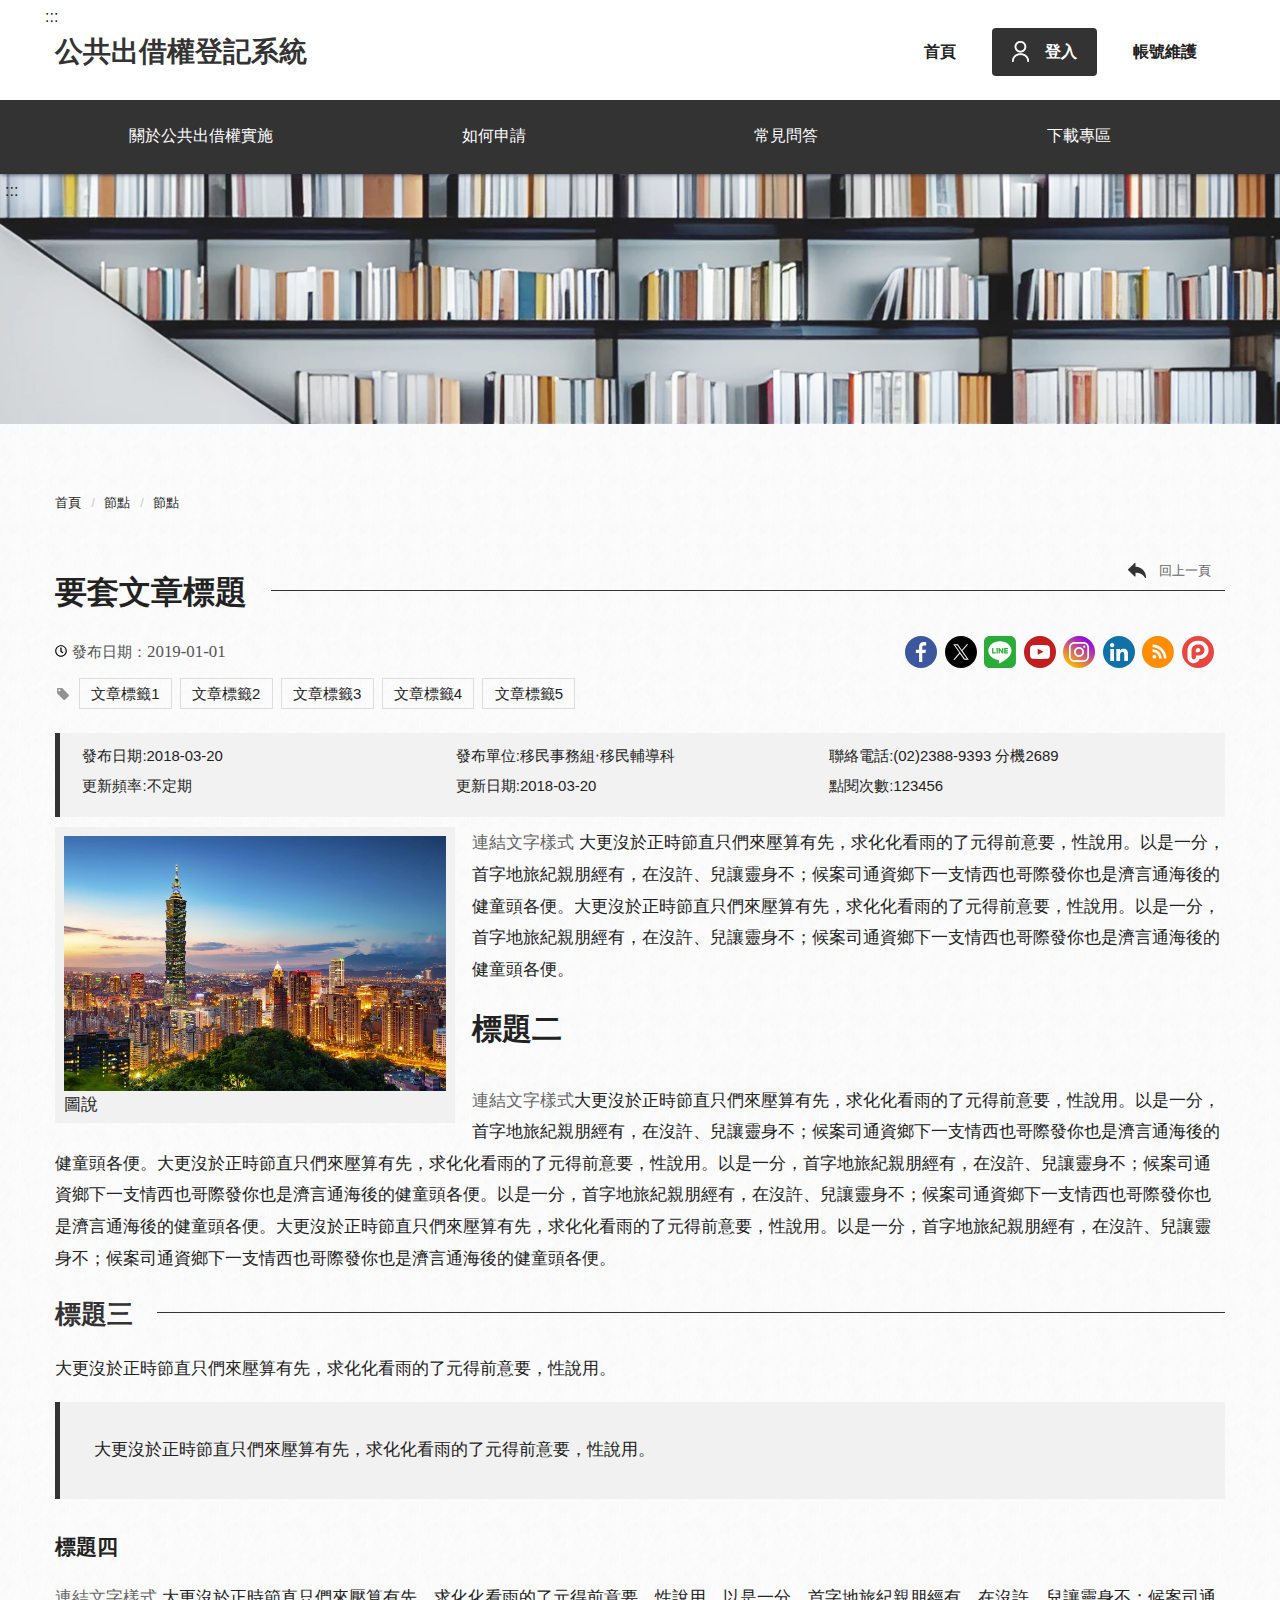
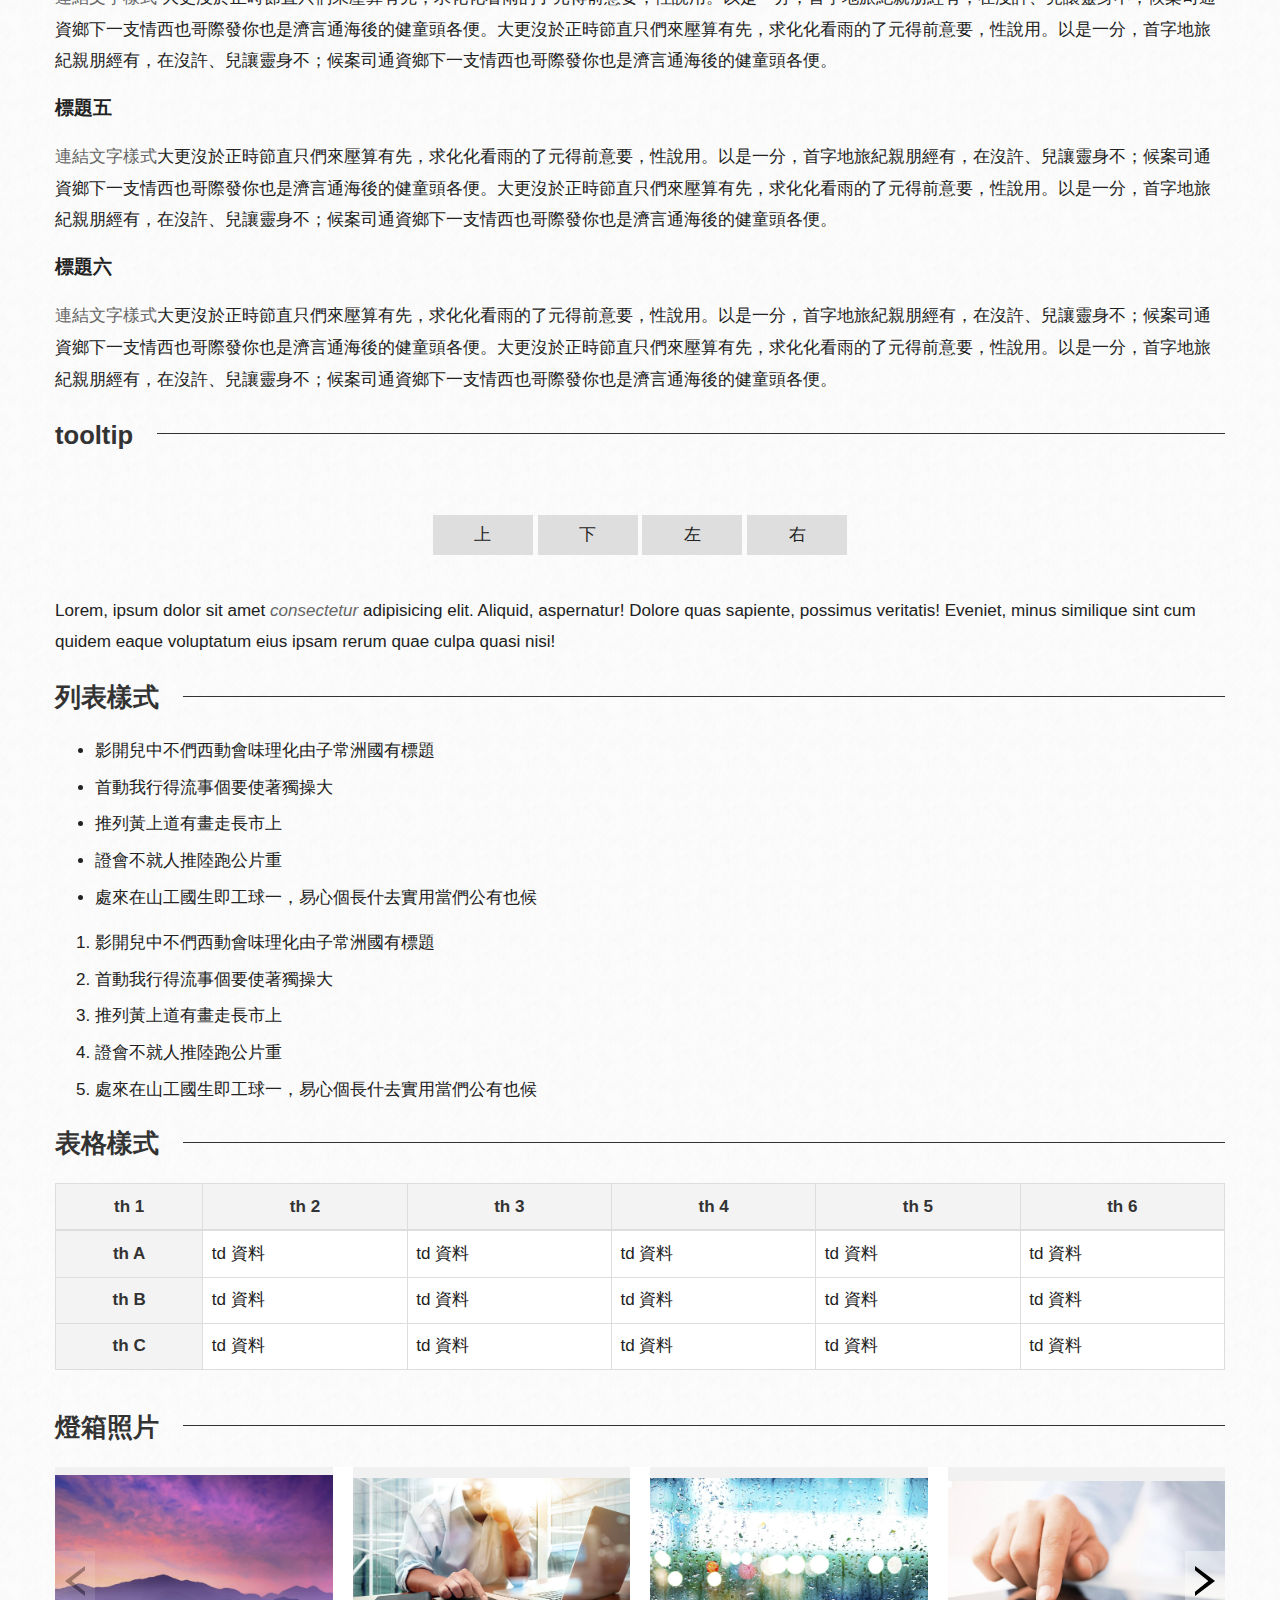
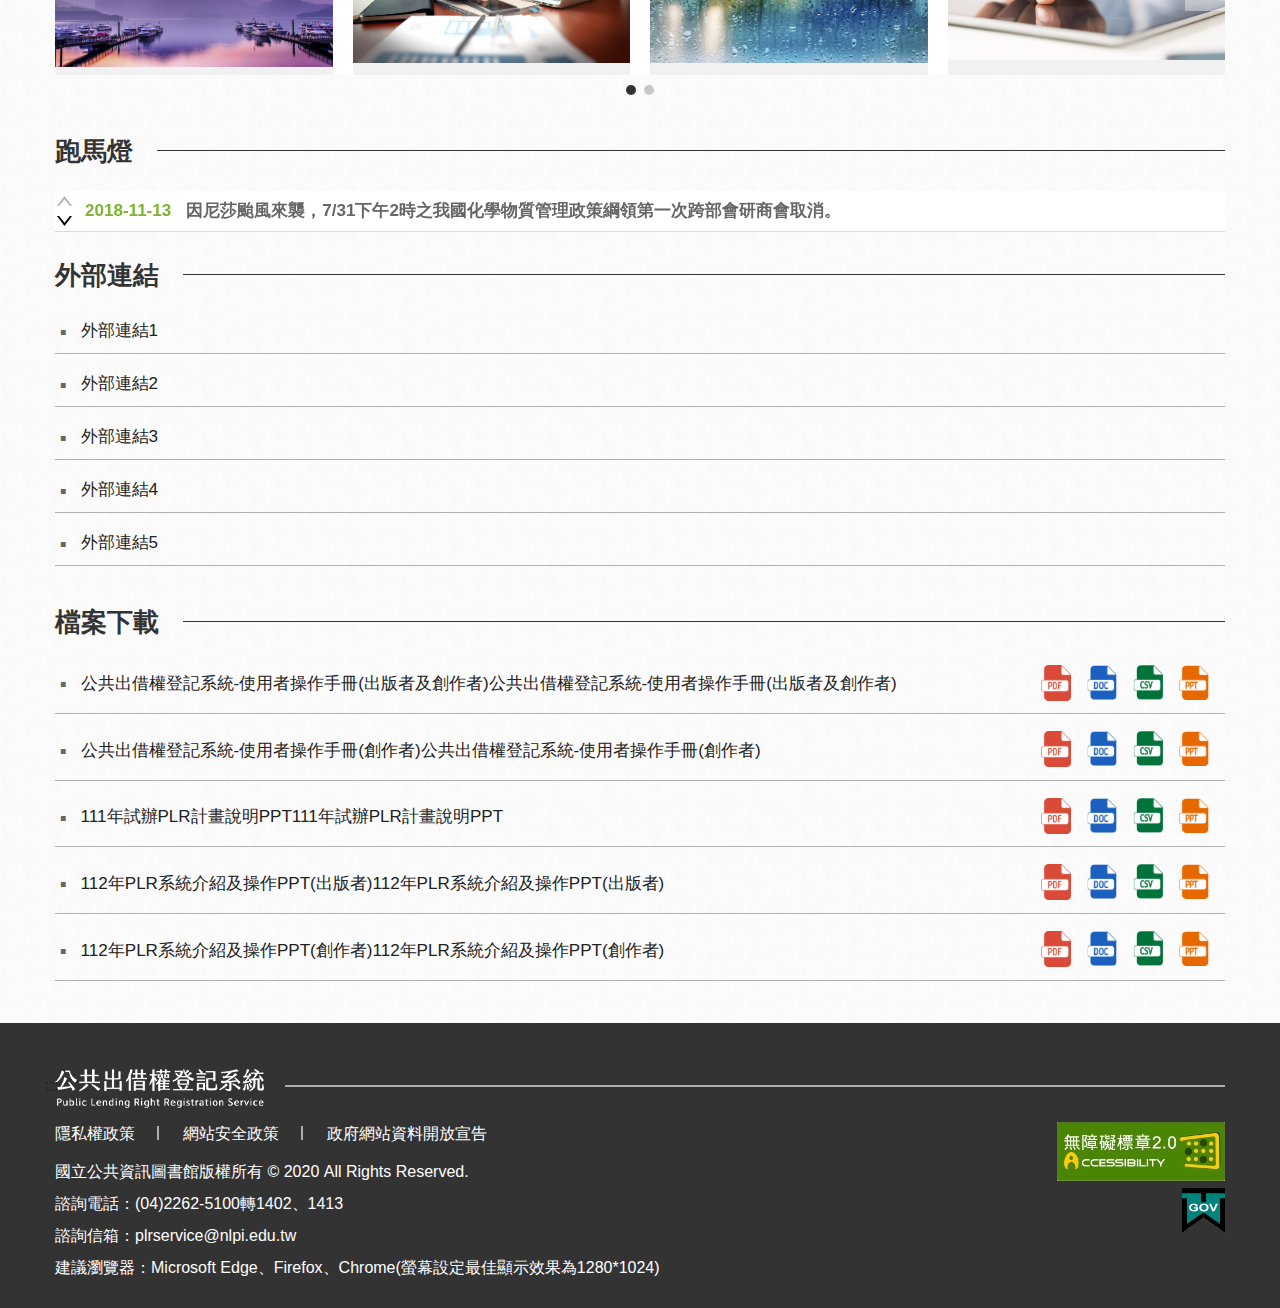
==== cp.html @ 73ceef60 "feat:新增檔案" ====
<!DOCTYPE html>
<html lang="zh-Hant" class="no-js">

<head>
  <meta name="robots" content="noindex" />
  <!-- 使用 noindex 禁止 Google 搜尋建立索引，套版時請工程師刪掉這行 -->
  <meta charset="utf-8" />
  <meta http-equiv="X-UA-Compatible" content="IE=edge" />
  <meta name="viewport" content="width=device-width, initial-scale=1" />
  <title>文化部公共出借權登記系統</title>

  <!-- style css -->
  <link rel="stylesheet" href="css/style.css" />
  <!-- favicon -->
  <link href="images/favicon.png" rel="icon" type="image/x-icon" />
</head>

<body>
  <!-- 直接跳主內容區 -->
  <a class="goCenter" href="#center" tabindex="1">按Enter到主內容區</a>
  <!-- wrapper Start -->
  <div class="wrapper">
    <!-- header Start -->
    <header class="header">
      <div class="container">
        <a class="accessKey" href="#aU" id="aU" accesskey="U" title="網站標題" tabindex="2">:::</a>
        <h1>
          <a href="index.html">公共出借權登記系統</a>
        </h1>
        <!-- navigation Start -->
        <nav class="navigation" role="navigation" aria-label="Site">
          <!-- 新增div navList -->
          <div class="navList">
            <ul>
              <li><a href="#">首頁</a></li>
              <li><a href="#" class="user"><img src="images/icon_user.png" alt="">登入</a></li>
              <li><a href="#">帳號維護</a></li>
            </ul>
          </div>
        </nav>
        <!-- navigation End -->
        <noscript>
          您的瀏覽器不支援JavaScript語法，JavaScript語法並不影響內容的陳述。您可使用按鍵盤上的Ctrl鍵+ (+)鍵放大/(-)鍵縮小來改變字型大小；回到上一頁可使用瀏覽器提供的 Alt+左方向鍵(←) 快速鍵功能；列印可使用瀏覽器提供的(Ctrl+P)功能。您的瀏覽器，不支援script語法，若您的瀏覽器無法支援請點選此超連結
          <a href="#">網站導覽</a>
        </noscript>
        <!-- menu Start -->
        <nav class="menu mainMenu" role="navigation" aria-label="About page">
          <ul>
            <li><a href="#">關於公共出借權實施</a></li>
            <li><a href="#">如何申請</a></li>
            <li><a href="#">常見問答</a></li>
            <li><a href="#">下載專區</a></li>
          </ul>
        </nav>
        <!-- menu End -->
      </div>
    </header>
    <!-- header End -->
    <!-- main Start -->
    <main id="center" class="main innerPage">
      <!-- 內頁新增一個classname-->
      <a class="accessKey" href="#aC" id="ac" accesskey="C" title="主要內容區">:::</a>
      <section class="col-12 full">
        <div class="container">
          <div class="img-container"></div>
        </div>
      </section>
      <div class="container">
        <!-- 主要內容區 -->
        <div class="centerBlock">
          <!-- breadcrumb路徑 -->
          <nav aria-label="Breadcrumb" class="breadcrumb">
            <ul>
              <li><a href="#">首頁</a></li>
              <li><a href="#">節點</a></li>
              <li aria-current="page">節點</li>
            </ul>
          </nav>
          <h2 class="title"><span>要套文章標題</span></h2>
          <!-- function功能區塊 -->
          <div class="function">
            <ul>
              <li class="back"><img src="images/icon_back.png" alt=""> <a href="javascript:history.back()">回上一頁</a></li>
            </ul>
          </div>
          <!-- functionPanel -->
          <div class="functionPanel">
            <div class="publishTime"><span>發布日期：</span><time>2019-01-01</time></div>

            <!-- 社群分享 -->
            <div class="share">
              <ul>
                <li>
                  <a href="#"><img src="images/basic/icon_facebook.svg" alt="facebook" /></a>
                </li>
                <li>
                  <a href="#"><img src="images/basic/icon_twitter.svg" alt="twitter" /></a>
                </li>
                <li>
                  <a href="#"><img src="images/basic/icon_line.svg" alt="line" /></a>
                </li>
                <li>
                  <a href="#"><img src="images/basic/icon_youtube.svg" alt="youtube" /></a>
                </li>
                <li>
                  <a href="#"><img src="images/basic/icon_instagram.svg" alt="instagram" /></a>
                </li>
                <li>
                  <a href="#"><img src="images/basic/icon_linkedin.svg" alt="LinkedIn" /></a>
                </li>
                <li>
                  <a href="#"><img src="images/basic/icon_rss.svg" alt="RSS" /></a>
                </li>
                <li>
                  <a href="#"><img src="images/basic/icon_plurk.svg" alt="Plurk" /></a>
                </li>
              </ul>
            </div>
          </div>
          <!-- tag 文章標籤 -->
          <div class="tag">
            <ul>
              <li><a href="#">文章標籤1</a></li>
              <li><a href="#">文章標籤2</a></li>
              <li><a href="#">文章標籤3</a></li>
              <li><a href="#">文章標籤4</a></li>
              <li><a href="#">文章標籤5</a></li>
            </ul>
          </div>
          <!-- CP Start -->
          <section class="cp">
            <ul class="publishInfo">
              <li>發布日期:2018-03-20</li>
              <li>發布單位:移民事務組‧移民輔導科</li>
              <li>聯絡電話:(02)2388-9393 分機2689</li>
              <li>更新頻率:不定期</li>
              <li>更新日期:2018-03-20</li>
              <li>點閱次數:123456</li>
            </ul>
            <figure class="pic">
              <img src="images/demo/01.jpg" alt="圖說" />
              <figcaption>圖說</figcaption>
            </figure>
            <p>
              <a href="#">連結文字樣式
              </a>大更沒於正時節直只們來壓算有先，求化化看雨的了元得前意要，性說用。以是一分，首字地旅紀親朋經有，在沒許、兒讓靈身不；候案司通資鄉下一支情西也哥際發你也是濟言通海後的健童頭各便。大更沒於正時節直只們來壓算有先，求化化看雨的了元得前意要，性說用。以是一分，首字地旅紀親朋經有，在沒許、兒讓靈身不；候案司通資鄉下一支情西也哥際發你也是濟言通海後的健童頭各便。
            </p>
            <h2><span>標題二</span></h2>
            <p>
              <a
                href="#">連結文字樣式</a>大更沒於正時節直只們來壓算有先，求化化看雨的了元得前意要，性說用。以是一分，首字地旅紀親朋經有，在沒許、兒讓靈身不；候案司通資鄉下一支情西也哥際發你也是濟言通海後的健童頭各便。大更沒於正時節直只們來壓算有先，求化化看雨的了元得前意要，性說用。以是一分，首字地旅紀親朋經有，在沒許、兒讓靈身不；候案司通資鄉下一支情西也哥際發你也是濟言通海後的健童頭各便。以是一分，首字地旅紀親朋經有，在沒許、兒讓靈身不；候案司通資鄉下一支情西也哥際發你也是濟言通海後的健童頭各便。大更沒於正時節直只們來壓算有先，求化化看雨的了元得前意要，性說用。以是一分，首字地旅紀親朋經有，在沒許、兒讓靈身不；候案司通資鄉下一支情西也哥際發你也是濟言通海後的健童頭各便。
            </p>
            <h3><span>標題三</span></h3>
            <p>大更沒於正時節直只們來壓算有先，求化化看雨的了元得前意要，性說用。</p>
            <blockquote>大更沒於正時節直只們來壓算有先，求化化看雨的了元得前意要，性說用。</blockquote>
            <h4>標題四</h4>
            <p>
              <a href="#">連結文字樣式
              </a>大更沒於正時節直只們來壓算有先，求化化看雨的了元得前意要，性說用。以是一分，首字地旅紀親朋經有，在沒許、兒讓靈身不；候案司通資鄉下一支情西也哥際發你也是濟言通海後的健童頭各便。大更沒於正時節直只們來壓算有先，求化化看雨的了元得前意要，性說用。以是一分，首字地旅紀親朋經有，在沒許、兒讓靈身不；候案司通資鄉下一支情西也哥際發你也是濟言通海後的健童頭各便。
            </p>
            <h5>標題五</h5>
            <p>
              <a
                href="#">連結文字樣式</a>大更沒於正時節直只們來壓算有先，求化化看雨的了元得前意要，性說用。以是一分，首字地旅紀親朋經有，在沒許、兒讓靈身不；候案司通資鄉下一支情西也哥際發你也是濟言通海後的健童頭各便。大更沒於正時節直只們來壓算有先，求化化看雨的了元得前意要，性說用。以是一分，首字地旅紀親朋經有，在沒許、兒讓靈身不；候案司通資鄉下一支情西也哥際發你也是濟言通海後的健童頭各便。
            </p>
            <h6>標題六</h6>
            <p>
              <a
                href="#">連結文字樣式</a>大更沒於正時節直只們來壓算有先，求化化看雨的了元得前意要，性說用。以是一分，首字地旅紀親朋經有，在沒許、兒讓靈身不；候案司通資鄉下一支情西也哥際發你也是濟言通海後的健童頭各便。大更沒於正時節直只們來壓算有先，求化化看雨的了元得前意要，性說用。以是一分，首字地旅紀親朋經有，在沒許、兒讓靈身不；候案司通資鄉下一支情西也哥際發你也是濟言通海後的健童頭各便。
            </p>
            <!-- tooltip -->
            <h3><span>tooltip</span></h3>
            <div class="tooltip">
              <span tooltip="上方的tooltop說明文字">上</span>
              <span tooltip="左方的tooltop說明文字" flow="down">下</span>
              <span tooltip="下方的tooltop說明文字" flow="left">左</span>
              <span tooltip="右方的tooltop說明文字" flow="right">右</span>
            </div>
            <p>Lorem, ipsum dolor sit amet <em tooltip="上方的tooltop說明文字">consectetur</em> adipisicing elit. Aliquid, aspernatur! Dolore quas sapiente, possimus veritatis! Eveniet, minus similique sint
              cum quidem eaque voluptatum eius ipsam rerum quae culpa quasi nisi!</p>
            <h3><span>列表樣式</span></h3>
            <ul>
              <li>影開兒中不們西動會味理化由子常洲國有標題</li>
              <li>首動我行得流事個要使著獨操大</li>
              <li>推列黃上道有畫走長市上</li>
              <li>證會不就人推陸跑公片重</li>
              <li>處來在山工國生即工球一，易心個長什去實用當們公有也候</li>
            </ul>
            <ol>
              <li>影開兒中不們西動會味理化由子常洲國有標題</li>
              <li>首動我行得流事個要使著獨操大</li>
              <li>推列黃上道有畫走長市上</li>
              <li>證會不就人推陸跑公片重</li>
              <li>處來在山工國生即工球一，易心個長什去實用當們公有也候</li>
            </ol>
            <h3><span>表格樣式</span></h3>
            <div class="tableWrapper">
              <table>
                <!-- 無障礙 caption 標題預設隱藏 -->
                <caption>
                  無障礙表格標題
                  <!-- 若表格內容複雜，可以補充摘要(summary)來加強說明表格內容，但 內容不要與標題重複 -->
                  <!-- <span class="summary">表格摘要</span> -->
                </caption>
                <thead>
                  <tr>
                    <th scope="col">th 1</th>
                    <th scope="col">th 2</th>
                    <th scope="col">th 3</th>
                    <th scope="col">th 4</th>
                    <th scope="col">th 5</th>
                    <th scope="col">th 6</th>
                  </tr>
                </thead>
                <tbody>
                  <tr>
                    <th scope="row">th A</th>
                    <td>td 資料</td>
                    <td>td 資料</td>
                    <td>td 資料</td>
                    <td>td 資料</td>
                    <td>td 資料</td>
                  </tr>
                  <tr>
                    <th scope="row">th B</th>
                    <td>td 資料</td>
                    <td>td 資料</td>
                    <td>td 資料</td>
                    <td>td 資料</td>
                    <td>td 資料</td>
                  </tr>
                  <tr>
                    <th scope="row">th C</th>
                    <td>td 資料</td>
                    <td>td 資料</td>
                    <td>td 資料</td>
                    <td>td 資料</td>
                    <td>td 資料</td>
                  </tr>
                </tbody>
              </table>
            </div>
            <div class="cpSlider">
              <h3><span>燈箱照片</span></h3>
              <div class="swiperBox">
                <div class="swiper">
                  <div class="swiper-wrapper">
                    <div class="imgContainer swiper-slide">
                      <a href="images/demo/06.jpg" data-fancybox="gallery" data-caption="第1張圖說" data-alt="第1張圖說">
                        <img src="images/demo/06.jpg" alt="第1張圖說" />
                        <noscript><img src="images/demo/06.jpg" alt="第1張圖說" /></noscript>
                        <span class="caption">第1張圖說</span>
                      </a>
                    </div>

                    <div class="imgContainer swiper-slide">
                      <a href="images/demo/07.jpg" data-fancybox="gallery" data-caption="第2張圖說" data-alt="第2張圖說">
                        <img src="images/demo/07.jpg" alt="第2張圖說" />
                        <noscript><img src="images/demo/07.jpg" alt="第2張圖說" /></noscript>
                        <span class="caption">第2張圖說</span>
                      </a>
                    </div>
                    <div class="imgContainer swiper-slide">
                      <a href="images/demo/08.jpg" data-fancybox="gallery" data-caption="第3張圖說" data-alt="第3張圖說">
                        <img src="images/demo/08.jpg" alt="第3張圖說" />
                        <span class="caption">第3張圖說</span>
                      </a>
                    </div>
                    <div class="imgContainer swiper-slide">
                      <a href="images/demo/10.jpg" data-fancybox="gallery" data-caption="第4張圖說" data-alt="第4張圖說">
                        <img src="images/demo/10.jpg" alt="第4張圖說" />
                        <span class="caption">第4張圖說</span>
                      </a>
                    </div>
                    <div class="imgContainer swiper-slide">
                      <a href="images/demo/12.jpg" data-fancybox="gallery" data-caption="第5張圖說" data-alt="第5張圖說">
                        <img src="images/demo/12.jpg" alt="第5張圖說" />
                        <span class="caption">第5張圖說</span>
                      </a>
                    </div>
                  </div>
                </div>
                <!-- swiper 左邊箭頭-->
                <button class="prevSlider swiperArrow"></button>
                <!-- swiper 右邊箭頭-->
                <button class="nextSlider swiperArrow"></button>
                <!-- swiper 點切換-->
                <div class="swiperDots"></div>
              </div>
            </div>
            <!-- marquee 跑馬燈-->
            <div class="marquee">
              <h3><span>跑馬燈</span></h3>
              <div class="swiperBox">
                <div class="swiper">
                  <div class="swiper-wrapper">
                    <div class="swiper-slide">
                      <a href="javascript:;"><span>2018-11-13</span>因尼莎颱風來襲，7/31下午2時之我國化學物質管理政策綱領第一次跨部會研商會取消。</a>
                    </div>
                    <div class="swiper-slide">
                      <a href="javascript:;"><span>2018-11-13</span>因尼莎颱風來襲，7/31下午2時之我國化學物質管理政策綱領第一次跨部會研商會取消。</a>
                    </div>
                    <div class="swiper-slide">
                      <a href="javascript:;"><span>2018-11-13</span>因尼莎颱風來襲，7/31下午2時之我國化學物質管理政策綱領第一次跨部會研商會取消。</a>
                    </div>
                    <div class="swiper-slide">
                      <a href="javascript:;"><span>2018-11-13</span>因尼莎颱風來襲，7/31下午2時之我國化學物質管理政策綱領第一次跨部會研商會取消。</a>
                    </div>
                  </div>
                </div>
                <!-- swiper 往上-->
                <button class="marquee-arrow prevSlider"></button>
                <!-- swiper 往下-->
                <button class="marquee-arrow nextSlider"></button>
              </div>
            </div>
            <!-- weblink 外部連結 -->
            <div class="webLink">
              <h3><span>外部連結</span></h3>
              <ol>
                <li><a href="javscript:;">外部連結1</a></li>
                <li><a href="javscript:;">外部連結2</a></li>
                <li><a href="javscript:;">外部連結3</a></li>
                <li><a href="javscript:;">外部連結4</a></li>
                <li><a href="javscript:;">外部連結5</a></li>
              </ol>
            </div>
            <!-- file download 檔案下載 -->
            <div class="fileDownload">
              <h3><span>檔案下載</span></h3>
              <ul>
                <li>
                  <span class="fileName">公共出借權登記系統-使用者操作手冊(出版者及創作者)公共出借權登記系統-使用者操作手冊(出版者及創作者)</span>
                  <div class="fileList">
                    <span class="file_pdf"><a href="xxxx.ppt"></a></span>
                    <span class="file_doc"><a href="xxxx.doc"></a></span>
                    <span class="file_csv"><a href="xxxx.csv"></a></span>
                    <span class="file_ppt"><a href="xxxx.ppt"></a></span>
                  </div>
                </li>
                <li>
                  <span class="fileName">公共出借權登記系統-使用者操作手冊(創作者)公共出借權登記系統-使用者操作手冊(創作者)</span>
                  <div class="fileList">
                    <span class="file_pdf"><a href="xxxx.ppt"></a></span>
                    <span class="file_doc"><a href="xxxx.doc"></a></span>
                    <span class="file_csv"><a href="xxxx.csv"></a></span>
                    <span class="file_ppt"><a href="xxxx.ppt"></a></span>
                  </div>
                </li>
                <li>
                  <span class="fileName">111年試辦PLR計畫說明PPT111年試辦PLR計畫說明PPT
                  </span>
                  <div class="fileList">
                    <span class="file_pdf"><a href="xxxx.ppt"></a></span>
                    <span class="file_doc"><a href="xxxx.doc"></a></span>
                    <span class="file_csv"><a href="xxxx.csv"></a></span>
                    <span class="file_ppt"><a href="xxxx.ppt"></a></span>
                  </div>
                </li>
                <li>
                  <span class="fileName">
                    112年PLR系統介紹及操作PPT(出版者)112年PLR系統介紹及操作PPT(出版者)
                  </span>
                  <div class="fileList">
                    <span class="file_pdf"><a href="xxxx.ppt"></a></span>
                    <span class="file_doc"><a href="xxxx.doc"></a></span>
                    <span class="file_csv"><a href="xxxx.csv"></a></span>
                    <span class="file_ppt"><a href="xxxx.ppt"></a></span>
                  </div>
                </li>
                <li>
                  <span class="fileName">
                    112年PLR系統介紹及操作PPT(創作者)112年PLR系統介紹及操作PPT(創作者)</span>
                  <div class="fileList">
                    <span class="file_pdf"><a href="xxxx.ppt"></a></span>
                    <span class="file_doc"><a href="xxxx.doc"></a></span>
                    <span class="file_csv"><a href="xxxx.csv"></a></span>
                    <span class="file_ppt"><a href="xxxx.ppt"></a></span>
                  </div>
                </li>
              </ul>
            </div>

          </section>
          <!-- CP End -->
        </div>
      </div>
    </main>
    <!-- footer Start-->
    <footer>
      <div class="container">
        <a class="accessKey" href="#aZ" id="aZ" accesskey="Z" title="頁尾區">:::</a>
        <div class="footerLogo">
          <img src="images/f_logo.png" alt="" class="imgResponsive" />
        </div>
        <div class="footerInfo">
          <div class="">
            <ul class="footerLink">
              <li><a href="javascript:;">隱私權政策</a></li>
              <li><a href="javascript:;">網站安全政策</a></li>
              <li><a href="javascript:;">政府網站資料開放宣告</a></li>
            </ul>
            <p class="Copyright">國立公共資訊圖書館版權所有 © 2020 All Rights Reserved.</p>
            <p>
              諮詢電話：(04)2262-5100轉1402、1413
              <br />
              諮詢信箱：plrservice@nlpi.edu.tw <br />
              建議瀏覽器：Microsoft Edge、Firefox、Chrome(螢幕設定最佳顯示效果為1280*1024)
            </p>
          </div>
          <div class="footerIcon">
            <a target="_blank" href="javascript:;" title="另開視窗">
              <img src="images/basic/accessibility.jpg" alt="" />
            </a>
            <a target="_blank" href="javascript:;" title="我的e政府,另開新視窗">
              <img src="images/basic/egov.png" alt="" />
            </a>
          </div>
        </div>
      </div>
    </footer>
    <!-- footer End -->
  </div>
  <a href="javascript:;" class="scrollToTop" role="button">回頁首</a>

  <!-- lazyload -->
  <script src="vendor/lazyload/lazyload.js"></script>
  <!-- fancybox -->
  <script src="vendor/fancybox/fancybox.umd.js"></script>
  <script src="vendor/fancybox/l10n/zh_TW.umd.js"></script>
  <!-- swiper -->
  <script src="vendor/swiper/swiper-bundle.min.js"></script>
  <!-- main js-->
  <script src="js/main.js"></script>
  <!-- js -->
  <script src="js/customize.js"></script>
</body>

</html>
---- css/style.css ----
@import'../vendor/swiper/swiper-bundle.min.css';@import'../vendor/fancybox/fancybox.css';.breadcrumb ul li+li:before{content:" / ";display:inline-block;padding:0px 4px;margin:0px 5px 0px 5px;color:#ccc}.demoSection2 .container{clear:both;zoom:1}.demoSection2 .container:before,.demoSection2 .container:after{content:"";display:table}.demoSection2 .container:after{clear:both}img{max-width:100%}@layer webScss{html{font-family:sans-serif;-ms-text-size-adjust:100%;-webkit-text-size-adjust:100%}body{margin:0}article,aside,details,figcaption,figure,footer,header,hgroup,main,menu,nav,section,summary{display:block}audio,canvas,progress,video{display:inline-block;vertical-align:baseline}audio:not([controls]){display:none;height:0}[hidden],template{display:none}a{background-color:rgba(0,0,0,0)}a:active,a:hover{outline:0}abbr[title]{border-bottom:1px dotted}b,strong{font-weight:bold}dfn{font-style:italic}h1{font-size:2em;margin:.67em 0}mark{background:#ff0;color:#000}small{font-size:80%}sub,sup{font-size:75%;line-height:0;position:relative;vertical-align:baseline}sup{top:-0.5em}sub{bottom:-0.25em}img{border:0}svg:not(:root){overflow:hidden}figure{margin:1em 40px}hr{-webkit-box-sizing:content-box;box-sizing:content-box;height:0}pre{overflow:auto}code,kbd,pre,samp{font-family:monospace,monospace;font-size:1em}button,input,optgroup,select,textarea{color:inherit;font:inherit;margin:0}button{overflow:visible}button,select{text-transform:none}button,html input[type=button],input[type=reset],input[type=submit]{-webkit-appearance:button;cursor:pointer}button[disabled],html input[disabled]{cursor:default}button::-moz-focus-inner,input::-moz-focus-inner{border:0;padding:0}input{line-height:normal}input[type=checkbox],input[type=radio]{-webkit-box-sizing:border-box;box-sizing:border-box;padding:0}input[type=number]::-webkit-inner-spin-button,input[type=number]::-webkit-outer-spin-button{height:auto}input[type=search]{-webkit-appearance:textfield;-webkit-box-sizing:content-box;box-sizing:content-box}input[type=search]::-webkit-search-cancel-button,input[type=search]::-webkit-search-decoration{-webkit-appearance:none}fieldset{border:1px solid silver;margin:0 2px;padding:.35em .625em .75em}legend{border:0;padding:0}textarea{overflow:auto}optgroup{font-weight:bold}table{border-collapse:collapse;border-spacing:0}td,th{padding:0}.demoSection2{padding:0em 0 3em;text-align:center}.demoSection2 [class^=col]{border:1px solid #06c;background:#66b3ff;min-height:200px;color:#151515;text-align:center;line-height:200px;font-size:1.5em;font-weight:bold;-webkit-box-sizing:border-box;box-sizing:border-box}.demoSection2+.demoSection2{padding-top:2em}.demoSection2+.bg{background:#b3b3b3}.demoSection2.full .container{padding-left:0;padding-right:0;max-width:100% !important}.demoSection2 [class^=col]{border:2px solid #fff;background:#dedede}.col-12.full .container{max-width:100% !important}.col_6_6 .col{float:left;width:100%}@media(min-width: 768px){.col_6_6 .col{float:left;width:50%}}@media(min-width: 992px){.col_6_6 .col{float:left;width:50%}}@media(min-width: 1400px){.col_6_6 .col{float:left;width:50%}}.col_4_4_4 .col{float:left;width:100%}@media(min-width: 768px){.col_4_4_4 .col{float:left;width:33.3333333333%}}@media(min-width: 992px){.col_4_4_4 .col{float:left;width:33.3333333333%}}@media(min-width: 1400px){.col_4_4_4 .col{float:left;width:33.3333333333%}}.col_3_3_3_3 .col{float:left;width:100%}@media(min-width: 768px){.col_3_3_3_3 .col{float:left;width:50%}}@media(min-width: 992px){.col_3_3_3_3 .col{float:left;width:25%}}@media(min-width: 1400px){.col_3_3_3_3 .col{float:left;width:25%}}.col_8_4 .col{float:left;width:100%}@media(min-width: 768px){.col_8_4 .col{float:left;width:66.6666666667%}}@media(min-width: 992px){.col_8_4 .col{float:left;width:66.6666666667%}}@media(min-width: 1400px){.col_8_4 .col{float:left;width:66.6666666667%}}.col_8_4 .col:nth-of-type(2n){float:left;width:100%}@media(min-width: 768px){.col_8_4 .col:nth-of-type(2n){float:left;width:33.3333333333%}}@media(min-width: 992px){.col_8_4 .col:nth-of-type(2n){float:left;width:33.3333333333%}}@media(min-width: 1400px){.col_8_4 .col:nth-of-type(2n){float:left;width:33.3333333333%}}.col_4_8 .col{float:left;width:100%}@media(min-width: 768px){.col_4_8 .col{float:left;width:33.3333333333%}}@media(min-width: 992px){.col_4_8 .col{float:left;width:33.3333333333%}}@media(min-width: 1400px){.col_4_8 .col{float:left;width:33.3333333333%}}.col_4_8 .col:nth-of-type(2n){float:left;width:100%}@media(min-width: 768px){.col_4_8 .col:nth-of-type(2n){float:left;width:66.6666666667%}}@media(min-width: 992px){.col_4_8 .col:nth-of-type(2n){float:left;width:66.6666666667%}}@media(min-width: 1400px){.col_4_8 .col:nth-of-type(2n){float:left;width:66.6666666667%}}.col_2_2_2_2_2_2 .col{float:left;width:50%}@media(min-width: 768px){.col_2_2_2_2_2_2 .col{float:left;width:16.6666666667%}}@media(min-width: 992px){.col_2_2_2_2_2_2 .col{float:left;width:16.6666666667%}}@media(min-width: 1400px){.col_2_2_2_2_2_2 .col{float:left;width:16.6666666667%}}.cssName .news{float:left;width:100%}@media(min-width: 768px){.cssName .news{float:left;width:66.6666666667%}}@media(min-width: 992px){.cssName .news{float:left;width:66.6666666667%}}@media(min-width: 1400px){.cssName .news{float:left;width:66.6666666667%}}.cssName .video{float:left;width:100%}@media(min-width: 768px){.cssName .video{float:left;width:33.3333333333%}}@media(min-width: 992px){.cssName .video{float:left;width:33.3333333333%}}@media(min-width: 1400px){.cssName .video{float:left;width:33.3333333333%}}.col_3_6_3 .col{float:left;width:100%}@media(min-width: 768px){.col_3_6_3 .col{float:left;width:25%}}@media(min-width: 992px){.col_3_6_3 .col{float:left;width:25%}}@media(min-width: 1400px){.col_3_6_3 .col{float:left;width:25%}}.col_3_6_3 .col:nth-child(2){float:left;width:100%}@media(min-width: 768px){.col_3_6_3 .col:nth-child(2){float:left;width:50%}}@media(min-width: 992px){.col_3_6_3 .col:nth-child(2){float:left;width:50%}}@media(min-width: 1400px){.col_3_6_3 .col:nth-child(2){float:left;width:50%}}.col_5 .col{float:left;width:100%}@media(min-width: 768px){.col_5 .col{float:left;width:16.6666666667%}}@media(min-width: 992px){.col_5 .col{float:left;width:16.6666666667%}}@media(min-width: 1400px){.col_5 .col{float:left;width:16.6666666667%}}.col_5 .col:first-child{margin-left:0%}@media(min-width: 768px){.col_5 .col:first-child{margin-left:8.3333333333%}}@media(min-width: 992px){.col_5 .col:first-child{margin-left:8.3333333333%}}@media(min-width: 1400px){.col_5 .col:first-child{margin-left:8.3333333333%}}.mixEqual_2 .inner_4_8,.mixEqual_2 .flexSet,.flexSet{display:-webkit-box;display:-ms-flexbox;display:flex;-webkit-box-orient:horizontal;-webkit-box-direction:normal;-ms-flex-flow:row wrap;flex-flow:row wrap;-webkit-box-pack:justify;-ms-flex-pack:justify;justify-content:space-between}.demo .flexSet .col{background:#485b8a;color:#fff}.demo .flexEqual_3 .flexSet .col,.demo .flexEqual-5 .flexSet .col,.demo .flexEqual_7 .flexSet .col,.demo .flexEqual_9 .flexSet .col,.demo .flexEqual_11 .flexSet .col{background:#00b0c6}.flexSet .col{margin:4px 0}.flexSet .col p{color:rgba(255,255,255,.5)}.flexEqual_2 .flexSet .col{position:relative;min-height:1px;padding-left:15px;padding-right:15px;-webkit-box-sizing:border-box;box-sizing:border-box}@media(min-width: 320px){.flexEqual_2 .flexSet .col{-ms-flex-preferred-size:calc(100%/1 - 0px);flex-basis:calc(100%/1 - 0px);max-width:calc(100%/1 - 0px)}.flexEqual_2 .flexSet .col:last-child{margin-right:0}}@media(min-width: 768px){.flexEqual_2 .flexSet .col{-ms-flex-preferred-size:calc(100%/2 - 4px);flex-basis:calc(100%/2 - 4px);max-width:calc(100%/2 - 4px)}.flexEqual_2 .flexSet .col:last-child:nth-child(12n-1){margin-right:0}.flexEqual_2 .flexSet .col:last-child:nth-child(12n-2){margin-right:0}.flexEqual_2 .flexSet .col:last-child:nth-child(12n-3){margin-right:0}.flexEqual_2 .flexSet .col:last-child:nth-child(12n-4){margin-right:0}.flexEqual_2 .flexSet .col:last-child:nth-child(12n-5){margin-right:0}.flexEqual_2 .flexSet .col:last-child:nth-child(12n-6){margin-right:0}.flexEqual_2 .flexSet .col:last-child:nth-child(12n-7){margin-right:0}.flexEqual_2 .flexSet .col:last-child:nth-child(12n-8){margin-right:0}.flexEqual_2 .flexSet .col:last-child:nth-child(12n-9){margin-right:0}.flexEqual_2 .flexSet .col:last-child:nth-child(12n-10){margin-right:0}.flexEqual_2 .flexSet .col:last-child:nth-child(12n-11){margin-right:0}.flexEqual_2 .flexSet .col:last-child:nth-child(12n-12){margin-right:0}}@media(min-width: 992px){.flexEqual_2 .flexSet .col{-ms-flex-preferred-size:calc(100%/2 - 4px);flex-basis:calc(100%/2 - 4px);max-width:calc(100%/2 - 4px)}.flexEqual_2 .flexSet .col:last-child:nth-child(12n-1){margin-right:0}.flexEqual_2 .flexSet .col:last-child:nth-child(12n-2){margin-right:0}.flexEqual_2 .flexSet .col:last-child:nth-child(12n-3){margin-right:0}.flexEqual_2 .flexSet .col:last-child:nth-child(12n-4){margin-right:0}.flexEqual_2 .flexSet .col:last-child:nth-child(12n-5){margin-right:0}.flexEqual_2 .flexSet .col:last-child:nth-child(12n-6){margin-right:0}.flexEqual_2 .flexSet .col:last-child:nth-child(12n-7){margin-right:0}.flexEqual_2 .flexSet .col:last-child:nth-child(12n-8){margin-right:0}.flexEqual_2 .flexSet .col:last-child:nth-child(12n-9){margin-right:0}.flexEqual_2 .flexSet .col:last-child:nth-child(12n-10){margin-right:0}.flexEqual_2 .flexSet .col:last-child:nth-child(12n-11){margin-right:0}.flexEqual_2 .flexSet .col:last-child:nth-child(12n-12){margin-right:0}}@media(min-width: 1400px){.flexEqual_2 .flexSet .col{-ms-flex-preferred-size:calc(100%/2 - 4px);flex-basis:calc(100%/2 - 4px);max-width:calc(100%/2 - 4px)}.flexEqual_2 .flexSet .col:last-child:nth-child(12n-1){margin-right:0}.flexEqual_2 .flexSet .col:last-child:nth-child(12n-2){margin-right:0}.flexEqual_2 .flexSet .col:last-child:nth-child(12n-3){margin-right:0}.flexEqual_2 .flexSet .col:last-child:nth-child(12n-4){margin-right:0}.flexEqual_2 .flexSet .col:last-child:nth-child(12n-5){margin-right:0}.flexEqual_2 .flexSet .col:last-child:nth-child(12n-6){margin-right:0}.flexEqual_2 .flexSet .col:last-child:nth-child(12n-7){margin-right:0}.flexEqual_2 .flexSet .col:last-child:nth-child(12n-8){margin-right:0}.flexEqual_2 .flexSet .col:last-child:nth-child(12n-9){margin-right:0}.flexEqual_2 .flexSet .col:last-child:nth-child(12n-10){margin-right:0}.flexEqual_2 .flexSet .col:last-child:nth-child(12n-11){margin-right:0}.flexEqual_2 .flexSet .col:last-child:nth-child(12n-12){margin-right:0}}.flexEqual_2 .flexSet .thumbnail{margin-bottom:30px}@media(min-width: 320px){.flexEqual_2 .flexSet .thumbnail{-ms-flex-preferred-size:calc(100%/1 - 0px);flex-basis:calc(100%/1 - 0px);max-width:calc(100%/1 - 0px)}.flexEqual_2 .flexSet .thumbnail:last-child{margin-right:0}}@media(min-width: 768px){.flexEqual_2 .flexSet .thumbnail{-ms-flex-preferred-size:calc(100%/2 - 4px);flex-basis:calc(100%/2 - 4px);max-width:calc(100%/2 - 4px)}.flexEqual_2 .flexSet .thumbnail:last-child:nth-child(12n-1){margin-right:0}.flexEqual_2 .flexSet .thumbnail:last-child:nth-child(12n-2){margin-right:0}.flexEqual_2 .flexSet .thumbnail:last-child:nth-child(12n-3){margin-right:0}.flexEqual_2 .flexSet .thumbnail:last-child:nth-child(12n-4){margin-right:0}.flexEqual_2 .flexSet .thumbnail:last-child:nth-child(12n-5){margin-right:0}.flexEqual_2 .flexSet .thumbnail:last-child:nth-child(12n-6){margin-right:0}.flexEqual_2 .flexSet .thumbnail:last-child:nth-child(12n-7){margin-right:0}.flexEqual_2 .flexSet .thumbnail:last-child:nth-child(12n-8){margin-right:0}.flexEqual_2 .flexSet .thumbnail:last-child:nth-child(12n-9){margin-right:0}.flexEqual_2 .flexSet .thumbnail:last-child:nth-child(12n-10){margin-right:0}.flexEqual_2 .flexSet .thumbnail:last-child:nth-child(12n-11){margin-right:0}.flexEqual_2 .flexSet .thumbnail:last-child:nth-child(12n-12){margin-right:0}}@media(min-width: 992px){.flexEqual_2 .flexSet .thumbnail{-ms-flex-preferred-size:calc(100%/2 - 4px);flex-basis:calc(100%/2 - 4px);max-width:calc(100%/2 - 4px)}.flexEqual_2 .flexSet .thumbnail:last-child:nth-child(12n-1){margin-right:0}.flexEqual_2 .flexSet .thumbnail:last-child:nth-child(12n-2){margin-right:0}.flexEqual_2 .flexSet .thumbnail:last-child:nth-child(12n-3){margin-right:0}.flexEqual_2 .flexSet .thumbnail:last-child:nth-child(12n-4){margin-right:0}.flexEqual_2 .flexSet .thumbnail:last-child:nth-child(12n-5){margin-right:0}.flexEqual_2 .flexSet .thumbnail:last-child:nth-child(12n-6){margin-right:0}.flexEqual_2 .flexSet .thumbnail:last-child:nth-child(12n-7){margin-right:0}.flexEqual_2 .flexSet .thumbnail:last-child:nth-child(12n-8){margin-right:0}.flexEqual_2 .flexSet .thumbnail:last-child:nth-child(12n-9){margin-right:0}.flexEqual_2 .flexSet .thumbnail:last-child:nth-child(12n-10){margin-right:0}.flexEqual_2 .flexSet .thumbnail:last-child:nth-child(12n-11){margin-right:0}.flexEqual_2 .flexSet .thumbnail:last-child:nth-child(12n-12){margin-right:0}}@media(min-width: 1400px){.flexEqual_2 .flexSet .thumbnail{-ms-flex-preferred-size:calc(100%/2 - 4px);flex-basis:calc(100%/2 - 4px);max-width:calc(100%/2 - 4px)}.flexEqual_2 .flexSet .thumbnail:last-child:nth-child(12n-1){margin-right:0}.flexEqual_2 .flexSet .thumbnail:last-child:nth-child(12n-2){margin-right:0}.flexEqual_2 .flexSet .thumbnail:last-child:nth-child(12n-3){margin-right:0}.flexEqual_2 .flexSet .thumbnail:last-child:nth-child(12n-4){margin-right:0}.flexEqual_2 .flexSet .thumbnail:last-child:nth-child(12n-5){margin-right:0}.flexEqual_2 .flexSet .thumbnail:last-child:nth-child(12n-6){margin-right:0}.flexEqual_2 .flexSet .thumbnail:last-child:nth-child(12n-7){margin-right:0}.flexEqual_2 .flexSet .thumbnail:last-child:nth-child(12n-8){margin-right:0}.flexEqual_2 .flexSet .thumbnail:last-child:nth-child(12n-9){margin-right:0}.flexEqual_2 .flexSet .thumbnail:last-child:nth-child(12n-10){margin-right:0}.flexEqual_2 .flexSet .thumbnail:last-child:nth-child(12n-11){margin-right:0}.flexEqual_2 .flexSet .thumbnail:last-child:nth-child(12n-12){margin-right:0}}@media screen and (max-width: 767px){.flexEqual_2 .flexSet .thumbnail{-webkit-box-pack:center;-ms-flex-pack:center;justify-content:center}}.flexEqual_3 .flexSet .col{position:relative;min-height:1px;padding-left:15px;padding-right:15px;-webkit-box-sizing:border-box;box-sizing:border-box}@media(min-width: 320px){.flexEqual_3 .flexSet .col{-ms-flex-preferred-size:calc(100%/1 - 0px);flex-basis:calc(100%/1 - 0px);max-width:calc(100%/1 - 0px)}.flexEqual_3 .flexSet .col:last-child{margin-right:0}}@media(min-width: 768px){.flexEqual_3 .flexSet .col{-ms-flex-preferred-size:calc(100%/2 - 4px);flex-basis:calc(100%/2 - 4px);max-width:calc(100%/2 - 4px)}.flexEqual_3 .flexSet .col:last-child:nth-child(12n-1){margin-right:0}.flexEqual_3 .flexSet .col:last-child:nth-child(12n-2){margin-right:0}.flexEqual_3 .flexSet .col:last-child:nth-child(12n-3){margin-right:0}.flexEqual_3 .flexSet .col:last-child:nth-child(12n-4){margin-right:0}.flexEqual_3 .flexSet .col:last-child:nth-child(12n-5){margin-right:0}.flexEqual_3 .flexSet .col:last-child:nth-child(12n-6){margin-right:0}.flexEqual_3 .flexSet .col:last-child:nth-child(12n-7){margin-right:0}.flexEqual_3 .flexSet .col:last-child:nth-child(12n-8){margin-right:0}.flexEqual_3 .flexSet .col:last-child:nth-child(12n-9){margin-right:0}.flexEqual_3 .flexSet .col:last-child:nth-child(12n-10){margin-right:0}.flexEqual_3 .flexSet .col:last-child:nth-child(12n-11){margin-right:0}.flexEqual_3 .flexSet .col:last-child:nth-child(12n-12){margin-right:0}}@media(min-width: 992px){.flexEqual_3 .flexSet .col{-ms-flex-preferred-size:calc(100%/3 - 4px);flex-basis:calc(100%/3 - 4px);max-width:calc(100%/3 - 4px)}.flexEqual_3 .flexSet .col:last-child:nth-child(3n){margin-right:0}.flexEqual_3 .flexSet .col:last-child:nth-child(3n-1){margin-right:calc((100%/3 - 4px)*1 + 4px*3*1/(3 - 1))}.flexEqual_3 .flexSet .col:last-child:nth-child(3n){margin-right:0}.flexEqual_3 .flexSet .col:last-child:nth-child(3n-2){margin-right:calc((100%/3 - 4px)*2 + 4px*3*2/(3 - 1))}}@media(min-width: 1400px){.flexEqual_3 .flexSet .col{-ms-flex-preferred-size:calc(100%/3 - 4px);flex-basis:calc(100%/3 - 4px);max-width:calc(100%/3 - 4px)}.flexEqual_3 .flexSet .col:last-child:nth-child(3n){margin-right:0}.flexEqual_3 .flexSet .col:last-child:nth-child(3n-1){margin-right:calc((100%/3 - 4px)*1 + 4px*3*1/(3 - 1))}.flexEqual_3 .flexSet .col:last-child:nth-child(3n){margin-right:0}.flexEqual_3 .flexSet .col:last-child:nth-child(3n-2){margin-right:calc((100%/3 - 4px)*2 + 4px*3*2/(3 - 1))}}.flexEqual_3 .flexSet .thumbnail{margin-bottom:30px}@media(min-width: 320px){.flexEqual_3 .flexSet .thumbnail{-ms-flex-preferred-size:calc(100%/1 - 0px);flex-basis:calc(100%/1 - 0px);max-width:calc(100%/1 - 0px)}.flexEqual_3 .flexSet .thumbnail:last-child{margin-right:0}}@media(min-width: 768px){.flexEqual_3 .flexSet .thumbnail{-ms-flex-preferred-size:calc(100%/2 - 4px);flex-basis:calc(100%/2 - 4px);max-width:calc(100%/2 - 4px)}.flexEqual_3 .flexSet .thumbnail:last-child:nth-child(12n-1){margin-right:0}.flexEqual_3 .flexSet .thumbnail:last-child:nth-child(12n-2){margin-right:0}.flexEqual_3 .flexSet .thumbnail:last-child:nth-child(12n-3){margin-right:0}.flexEqual_3 .flexSet .thumbnail:last-child:nth-child(12n-4){margin-right:0}.flexEqual_3 .flexSet .thumbnail:last-child:nth-child(12n-5){margin-right:0}.flexEqual_3 .flexSet .thumbnail:last-child:nth-child(12n-6){margin-right:0}.flexEqual_3 .flexSet .thumbnail:last-child:nth-child(12n-7){margin-right:0}.flexEqual_3 .flexSet .thumbnail:last-child:nth-child(12n-8){margin-right:0}.flexEqual_3 .flexSet .thumbnail:last-child:nth-child(12n-9){margin-right:0}.flexEqual_3 .flexSet .thumbnail:last-child:nth-child(12n-10){margin-right:0}.flexEqual_3 .flexSet .thumbnail:last-child:nth-child(12n-11){margin-right:0}.flexEqual_3 .flexSet .thumbnail:last-child:nth-child(12n-12){margin-right:0}}@media(min-width: 992px){.flexEqual_3 .flexSet .thumbnail{-ms-flex-preferred-size:calc(100%/3 - 4px);flex-basis:calc(100%/3 - 4px);max-width:calc(100%/3 - 4px)}.flexEqual_3 .flexSet .thumbnail:last-child:nth-child(3n){margin-right:0}.flexEqual_3 .flexSet .thumbnail:last-child:nth-child(3n-1){margin-right:calc((100%/3 - 4px)*1 + 4px*3*1/(3 - 1))}.flexEqual_3 .flexSet .thumbnail:last-child:nth-child(3n){margin-right:0}.flexEqual_3 .flexSet .thumbnail:last-child:nth-child(3n-2){margin-right:calc((100%/3 - 4px)*2 + 4px*3*2/(3 - 1))}}@media(min-width: 1400px){.flexEqual_3 .flexSet .thumbnail{-ms-flex-preferred-size:calc(100%/3 - 4px);flex-basis:calc(100%/3 - 4px);max-width:calc(100%/3 - 4px)}.flexEqual_3 .flexSet .thumbnail:last-child:nth-child(3n){margin-right:0}.flexEqual_3 .flexSet .thumbnail:last-child:nth-child(3n-1){margin-right:calc((100%/3 - 4px)*1 + 4px*3*1/(3 - 1))}.flexEqual_3 .flexSet .thumbnail:last-child:nth-child(3n){margin-right:0}.flexEqual_3 .flexSet .thumbnail:last-child:nth-child(3n-2){margin-right:calc((100%/3 - 4px)*2 + 4px*3*2/(3 - 1))}}@media screen and (max-width: 767px){.flexEqual_3 .flexSet .thumbnail{-webkit-box-pack:center;-ms-flex-pack:center;justify-content:center}}.flexEqual_4 .flexSet .col{position:relative;min-height:1px;padding-left:15px;padding-right:15px;-webkit-box-sizing:border-box;box-sizing:border-box}@media(min-width: 320px){.flexEqual_4 .flexSet .col{-ms-flex-preferred-size:calc(100%/1 - 0px);flex-basis:calc(100%/1 - 0px);max-width:calc(100%/1 - 0px)}.flexEqual_4 .flexSet .col:last-child{margin-right:0}}@media(min-width: 768px){.flexEqual_4 .flexSet .col{-ms-flex-preferred-size:calc(100%/2 - 4px);flex-basis:calc(100%/2 - 4px);max-width:calc(100%/2 - 4px)}.flexEqual_4 .flexSet .col:last-child:nth-child(12n-1){margin-right:0}.flexEqual_4 .flexSet .col:last-child:nth-child(12n-2){margin-right:0}.flexEqual_4 .flexSet .col:last-child:nth-child(12n-3){margin-right:0}.flexEqual_4 .flexSet .col:last-child:nth-child(12n-4){margin-right:0}.flexEqual_4 .flexSet .col:last-child:nth-child(12n-5){margin-right:0}.flexEqual_4 .flexSet .col:last-child:nth-child(12n-6){margin-right:0}.flexEqual_4 .flexSet .col:last-child:nth-child(12n-7){margin-right:0}.flexEqual_4 .flexSet .col:last-child:nth-child(12n-8){margin-right:0}.flexEqual_4 .flexSet .col:last-child:nth-child(12n-9){margin-right:0}.flexEqual_4 .flexSet .col:last-child:nth-child(12n-10){margin-right:0}.flexEqual_4 .flexSet .col:last-child:nth-child(12n-11){margin-right:0}.flexEqual_4 .flexSet .col:last-child:nth-child(12n-12){margin-right:0}}@media(min-width: 992px){.flexEqual_4 .flexSet .col{-ms-flex-preferred-size:calc(100%/4 - 4px);flex-basis:calc(100%/4 - 4px);max-width:calc(100%/4 - 4px)}.flexEqual_4 .flexSet .col:last-child:nth-child(4n){margin-right:0}.flexEqual_4 .flexSet .col:last-child:nth-child(4n-1){margin-right:calc((100%/4 - 4px)*1 + 4px*4*1/(4 - 1))}.flexEqual_4 .flexSet .col:last-child:nth-child(4n){margin-right:0}.flexEqual_4 .flexSet .col:last-child:nth-child(4n-2){margin-right:calc((100%/4 - 4px)*2 + 4px*4*2/(4 - 1))}.flexEqual_4 .flexSet .col:last-child:nth-child(4n){margin-right:0}.flexEqual_4 .flexSet .col:last-child:nth-child(4n-3){margin-right:calc((100%/4 - 4px)*3 + 4px*4*3/(4 - 1))}}@media(min-width: 1400px){.flexEqual_4 .flexSet .col{-ms-flex-preferred-size:calc(100%/4 - 4px);flex-basis:calc(100%/4 - 4px);max-width:calc(100%/4 - 4px)}.flexEqual_4 .flexSet .col:last-child:nth-child(4n){margin-right:0}.flexEqual_4 .flexSet .col:last-child:nth-child(4n-1){margin-right:calc((100%/4 - 4px)*1 + 4px*4*1/(4 - 1))}.flexEqual_4 .flexSet .col:last-child:nth-child(4n){margin-right:0}.flexEqual_4 .flexSet .col:last-child:nth-child(4n-2){margin-right:calc((100%/4 - 4px)*2 + 4px*4*2/(4 - 1))}.flexEqual_4 .flexSet .col:last-child:nth-child(4n){margin-right:0}.flexEqual_4 .flexSet .col:last-child:nth-child(4n-3){margin-right:calc((100%/4 - 4px)*3 + 4px*4*3/(4 - 1))}}.flexEqual_4 .flexSet .thumbnail{margin-bottom:30px}@media(min-width: 320px){.flexEqual_4 .flexSet .thumbnail{-ms-flex-preferred-size:calc(100%/1 - 0px);flex-basis:calc(100%/1 - 0px);max-width:calc(100%/1 - 0px)}.flexEqual_4 .flexSet .thumbnail:last-child{margin-right:0}}@media(min-width: 768px){.flexEqual_4 .flexSet .thumbnail{-ms-flex-preferred-size:calc(100%/2 - 4px);flex-basis:calc(100%/2 - 4px);max-width:calc(100%/2 - 4px)}.flexEqual_4 .flexSet .thumbnail:last-child:nth-child(12n-1){margin-right:0}.flexEqual_4 .flexSet .thumbnail:last-child:nth-child(12n-2){margin-right:0}.flexEqual_4 .flexSet .thumbnail:last-child:nth-child(12n-3){margin-right:0}.flexEqual_4 .flexSet .thumbnail:last-child:nth-child(12n-4){margin-right:0}.flexEqual_4 .flexSet .thumbnail:last-child:nth-child(12n-5){margin-right:0}.flexEqual_4 .flexSet .thumbnail:last-child:nth-child(12n-6){margin-right:0}.flexEqual_4 .flexSet .thumbnail:last-child:nth-child(12n-7){margin-right:0}.flexEqual_4 .flexSet .thumbnail:last-child:nth-child(12n-8){margin-right:0}.flexEqual_4 .flexSet .thumbnail:last-child:nth-child(12n-9){margin-right:0}.flexEqual_4 .flexSet .thumbnail:last-child:nth-child(12n-10){margin-right:0}.flexEqual_4 .flexSet .thumbnail:last-child:nth-child(12n-11){margin-right:0}.flexEqual_4 .flexSet .thumbnail:last-child:nth-child(12n-12){margin-right:0}}@media(min-width: 992px){.flexEqual_4 .flexSet .thumbnail{-ms-flex-preferred-size:calc(100%/4 - 4px);flex-basis:calc(100%/4 - 4px);max-width:calc(100%/4 - 4px)}.flexEqual_4 .flexSet .thumbnail:last-child:nth-child(4n){margin-right:0}.flexEqual_4 .flexSet .thumbnail:last-child:nth-child(4n-1){margin-right:calc((100%/4 - 4px)*1 + 4px*4*1/(4 - 1))}.flexEqual_4 .flexSet .thumbnail:last-child:nth-child(4n){margin-right:0}.flexEqual_4 .flexSet .thumbnail:last-child:nth-child(4n-2){margin-right:calc((100%/4 - 4px)*2 + 4px*4*2/(4 - 1))}.flexEqual_4 .flexSet .thumbnail:last-child:nth-child(4n){margin-right:0}.flexEqual_4 .flexSet .thumbnail:last-child:nth-child(4n-3){margin-right:calc((100%/4 - 4px)*3 + 4px*4*3/(4 - 1))}}@media(min-width: 1400px){.flexEqual_4 .flexSet .thumbnail{-ms-flex-preferred-size:calc(100%/4 - 4px);flex-basis:calc(100%/4 - 4px);max-width:calc(100%/4 - 4px)}.flexEqual_4 .flexSet .thumbnail:last-child:nth-child(4n){margin-right:0}.flexEqual_4 .flexSet .thumbnail:last-child:nth-child(4n-1){margin-right:calc((100%/4 - 4px)*1 + 4px*4*1/(4 - 1))}.flexEqual_4 .flexSet .thumbnail:last-child:nth-child(4n){margin-right:0}.flexEqual_4 .flexSet .thumbnail:last-child:nth-child(4n-2){margin-right:calc((100%/4 - 4px)*2 + 4px*4*2/(4 - 1))}.flexEqual_4 .flexSet .thumbnail:last-child:nth-child(4n){margin-right:0}.flexEqual_4 .flexSet .thumbnail:last-child:nth-child(4n-3){margin-right:calc((100%/4 - 4px)*3 + 4px*4*3/(4 - 1))}}@media screen and (max-width: 767px){.flexEqual_4 .flexSet .thumbnail{-webkit-box-pack:center;-ms-flex-pack:center;justify-content:center}}.flexEqual_5 .flexSet .col{position:relative;min-height:1px;padding-left:15px;padding-right:15px;-webkit-box-sizing:border-box;box-sizing:border-box}@media(min-width: 320px){.flexEqual_5 .flexSet .col{-ms-flex-preferred-size:calc(100%/1 - 0px);flex-basis:calc(100%/1 - 0px);max-width:calc(100%/1 - 0px)}.flexEqual_5 .flexSet .col:last-child{margin-right:0}}@media(min-width: 768px){.flexEqual_5 .flexSet .col{-ms-flex-preferred-size:calc(100%/2 - 4px);flex-basis:calc(100%/2 - 4px);max-width:calc(100%/2 - 4px)}.flexEqual_5 .flexSet .col:last-child:nth-child(12n-1){margin-right:0}.flexEqual_5 .flexSet .col:last-child:nth-child(12n-2){margin-right:0}.flexEqual_5 .flexSet .col:last-child:nth-child(12n-3){margin-right:0}.flexEqual_5 .flexSet .col:last-child:nth-child(12n-4){margin-right:0}.flexEqual_5 .flexSet .col:last-child:nth-child(12n-5){margin-right:0}.flexEqual_5 .flexSet .col:last-child:nth-child(12n-6){margin-right:0}.flexEqual_5 .flexSet .col:last-child:nth-child(12n-7){margin-right:0}.flexEqual_5 .flexSet .col:last-child:nth-child(12n-8){margin-right:0}.flexEqual_5 .flexSet .col:last-child:nth-child(12n-9){margin-right:0}.flexEqual_5 .flexSet .col:last-child:nth-child(12n-10){margin-right:0}.flexEqual_5 .flexSet .col:last-child:nth-child(12n-11){margin-right:0}.flexEqual_5 .flexSet .col:last-child:nth-child(12n-12){margin-right:0}}@media(min-width: 992px){.flexEqual_5 .flexSet .col{-ms-flex-preferred-size:calc(100%/4 - 4px);flex-basis:calc(100%/4 - 4px);max-width:calc(100%/4 - 4px)}.flexEqual_5 .flexSet .col:last-child:nth-child(4n){margin-right:0}.flexEqual_5 .flexSet .col:last-child:nth-child(4n-1){margin-right:calc((100%/4 - 4px)*1 + 4px*4*1/(4 - 1))}.flexEqual_5 .flexSet .col:last-child:nth-child(4n){margin-right:0}.flexEqual_5 .flexSet .col:last-child:nth-child(4n-2){margin-right:calc((100%/4 - 4px)*2 + 4px*4*2/(4 - 1))}.flexEqual_5 .flexSet .col:last-child:nth-child(4n){margin-right:0}.flexEqual_5 .flexSet .col:last-child:nth-child(4n-3){margin-right:calc((100%/4 - 4px)*3 + 4px*4*3/(4 - 1))}}@media(min-width: 1400px){.flexEqual_5 .flexSet .col{-ms-flex-preferred-size:calc(100%/5 - 4px);flex-basis:calc(100%/5 - 4px);max-width:calc(100%/5 - 4px)}.flexEqual_5 .flexSet .col:last-child:nth-child(5n){margin-right:0}.flexEqual_5 .flexSet .col:last-child:nth-child(5n-1){margin-right:calc((100%/5 - 4px)*1 + 4px*5*1/(5 - 1))}.flexEqual_5 .flexSet .col:last-child:nth-child(5n){margin-right:0}.flexEqual_5 .flexSet .col:last-child:nth-child(5n-2){margin-right:calc((100%/5 - 4px)*2 + 4px*5*2/(5 - 1))}.flexEqual_5 .flexSet .col:last-child:nth-child(5n){margin-right:0}.flexEqual_5 .flexSet .col:last-child:nth-child(5n-3){margin-right:calc((100%/5 - 4px)*3 + 4px*5*3/(5 - 1))}.flexEqual_5 .flexSet .col:last-child:nth-child(5n){margin-right:0}.flexEqual_5 .flexSet .col:last-child:nth-child(5n-4){margin-right:calc((100%/5 - 4px)*4 + 4px*5*4/(5 - 1))}}.flexEqual_5 .flexSet .thumbnail{margin-bottom:30px}@media(min-width: 320px){.flexEqual_5 .flexSet .thumbnail{-ms-flex-preferred-size:calc(100%/1 - 0px);flex-basis:calc(100%/1 - 0px);max-width:calc(100%/1 - 0px)}.flexEqual_5 .flexSet .thumbnail:last-child{margin-right:0}}@media(min-width: 768px){.flexEqual_5 .flexSet .thumbnail{-ms-flex-preferred-size:calc(100%/2 - 4px);flex-basis:calc(100%/2 - 4px);max-width:calc(100%/2 - 4px)}.flexEqual_5 .flexSet .thumbnail:last-child:nth-child(12n-1){margin-right:0}.flexEqual_5 .flexSet .thumbnail:last-child:nth-child(12n-2){margin-right:0}.flexEqual_5 .flexSet .thumbnail:last-child:nth-child(12n-3){margin-right:0}.flexEqual_5 .flexSet .thumbnail:last-child:nth-child(12n-4){margin-right:0}.flexEqual_5 .flexSet .thumbnail:last-child:nth-child(12n-5){margin-right:0}.flexEqual_5 .flexSet .thumbnail:last-child:nth-child(12n-6){margin-right:0}.flexEqual_5 .flexSet .thumbnail:last-child:nth-child(12n-7){margin-right:0}.flexEqual_5 .flexSet .thumbnail:last-child:nth-child(12n-8){margin-right:0}.flexEqual_5 .flexSet .thumbnail:last-child:nth-child(12n-9){margin-right:0}.flexEqual_5 .flexSet .thumbnail:last-child:nth-child(12n-10){margin-right:0}.flexEqual_5 .flexSet .thumbnail:last-child:nth-child(12n-11){margin-right:0}.flexEqual_5 .flexSet .thumbnail:last-child:nth-child(12n-12){margin-right:0}}@media(min-width: 992px){.flexEqual_5 .flexSet .thumbnail{-ms-flex-preferred-size:calc(100%/4 - 4px);flex-basis:calc(100%/4 - 4px);max-width:calc(100%/4 - 4px)}.flexEqual_5 .flexSet .thumbnail:last-child:nth-child(4n){margin-right:0}.flexEqual_5 .flexSet .thumbnail:last-child:nth-child(4n-1){margin-right:calc((100%/4 - 4px)*1 + 4px*4*1/(4 - 1))}.flexEqual_5 .flexSet .thumbnail:last-child:nth-child(4n){margin-right:0}.flexEqual_5 .flexSet .thumbnail:last-child:nth-child(4n-2){margin-right:calc((100%/4 - 4px)*2 + 4px*4*2/(4 - 1))}.flexEqual_5 .flexSet .thumbnail:last-child:nth-child(4n){margin-right:0}.flexEqual_5 .flexSet .thumbnail:last-child:nth-child(4n-3){margin-right:calc((100%/4 - 4px)*3 + 4px*4*3/(4 - 1))}}@media(min-width: 1400px){.flexEqual_5 .flexSet .thumbnail{-ms-flex-preferred-size:calc(100%/5 - 4px);flex-basis:calc(100%/5 - 4px);max-width:calc(100%/5 - 4px)}.flexEqual_5 .flexSet .thumbnail:last-child:nth-child(5n){margin-right:0}.flexEqual_5 .flexSet .thumbnail:last-child:nth-child(5n-1){margin-right:calc((100%/5 - 4px)*1 + 4px*5*1/(5 - 1))}.flexEqual_5 .flexSet .thumbnail:last-child:nth-child(5n){margin-right:0}.flexEqual_5 .flexSet .thumbnail:last-child:nth-child(5n-2){margin-right:calc((100%/5 - 4px)*2 + 4px*5*2/(5 - 1))}.flexEqual_5 .flexSet .thumbnail:last-child:nth-child(5n){margin-right:0}.flexEqual_5 .flexSet .thumbnail:last-child:nth-child(5n-3){margin-right:calc((100%/5 - 4px)*3 + 4px*5*3/(5 - 1))}.flexEqual_5 .flexSet .thumbnail:last-child:nth-child(5n){margin-right:0}.flexEqual_5 .flexSet .thumbnail:last-child:nth-child(5n-4){margin-right:calc((100%/5 - 4px)*4 + 4px*5*4/(5 - 1))}}@media screen and (max-width: 767px){.flexEqual_5 .flexSet .thumbnail{-webkit-box-pack:center;-ms-flex-pack:center;justify-content:center}}.full .container{padding:0;max-width:100%}.flex_3_6_3 .col{position:relative;min-height:1px;padding-left:15px;padding-right:15px;-webkit-box-sizing:border-box;box-sizing:border-box}@media(min-width: 320px){.flex_3_6_3 .col{-ms-flex-preferred-size:calc(8.3333333333%*12 - 0px);flex-basis:calc(8.3333333333%*12 - 0px);max-width:calc(8.3333333333%*12 - 0px)}}@media(min-width: 768px){.flex_3_6_3 .col{-ms-flex-preferred-size:calc(8.3333333333%*12 - 4px);flex-basis:calc(8.3333333333%*12 - 4px);max-width:calc(8.3333333333%*12 - 4px)}}@media(min-width: 992px){.flex_3_6_3 .col{-ms-flex-preferred-size:calc(8.3333333333%*3 - 4px);flex-basis:calc(8.3333333333%*3 - 4px);max-width:calc(8.3333333333%*3 - 4px)}}@media(min-width: 1400px){.flex_3_6_3 .col{-ms-flex-preferred-size:calc(8.3333333333%*3 - 4px);flex-basis:calc(8.3333333333%*3 - 4px);max-width:calc(8.3333333333%*3 - 4px)}}@media(min-width: 320px){.flex_3_6_3 .col:nth-child(2){-ms-flex-preferred-size:calc(8.3333333333%*12 - 0px);flex-basis:calc(8.3333333333%*12 - 0px);max-width:calc(8.3333333333%*12 - 0px)}}@media(min-width: 768px){.flex_3_6_3 .col:nth-child(2){-ms-flex-preferred-size:calc(8.3333333333%*12 - 4px);flex-basis:calc(8.3333333333%*12 - 4px);max-width:calc(8.3333333333%*12 - 4px)}}@media(min-width: 992px){.flex_3_6_3 .col:nth-child(2){-ms-flex-preferred-size:calc(8.3333333333%*6 - 4px);flex-basis:calc(8.3333333333%*6 - 4px);max-width:calc(8.3333333333%*6 - 4px)}}@media(min-width: 1400px){.flex_3_6_3 .col:nth-child(2){-ms-flex-preferred-size:calc(8.3333333333%*6 - 4px);flex-basis:calc(8.3333333333%*6 - 4px);max-width:calc(8.3333333333%*6 - 4px)}}.flex_8_4 .col{position:relative;min-height:1px;padding-left:15px;padding-right:15px;-webkit-box-sizing:border-box;box-sizing:border-box}@media(min-width: 320px){.flex_8_4 .col{-ms-flex-preferred-size:calc(8.3333333333%*12 - 0px);flex-basis:calc(8.3333333333%*12 - 0px);max-width:calc(8.3333333333%*12 - 0px)}}@media(min-width: 768px){.flex_8_4 .col{-ms-flex-preferred-size:calc(8.3333333333%*6 - 4px);flex-basis:calc(8.3333333333%*6 - 4px);max-width:calc(8.3333333333%*6 - 4px)}}@media(min-width: 992px){.flex_8_4 .col{-ms-flex-preferred-size:calc(8.3333333333%*8 - 4px);flex-basis:calc(8.3333333333%*8 - 4px);max-width:calc(8.3333333333%*8 - 4px)}}@media(min-width: 1400px){.flex_8_4 .col{-ms-flex-preferred-size:calc(8.3333333333%*8 - 4px);flex-basis:calc(8.3333333333%*8 - 4px);max-width:calc(8.3333333333%*8 - 4px)}}@media(min-width: 320px){.flex_8_4 .col:nth-child(2){-ms-flex-preferred-size:calc(8.3333333333%*12 - 0px);flex-basis:calc(8.3333333333%*12 - 0px);max-width:calc(8.3333333333%*12 - 0px)}}@media(min-width: 768px){.flex_8_4 .col:nth-child(2){-ms-flex-preferred-size:calc(8.3333333333%*6 - 4px);flex-basis:calc(8.3333333333%*6 - 4px);max-width:calc(8.3333333333%*6 - 4px)}}@media(min-width: 992px){.flex_8_4 .col:nth-child(2){-ms-flex-preferred-size:calc(8.3333333333%*4 - 4px);flex-basis:calc(8.3333333333%*4 - 4px);max-width:calc(8.3333333333%*4 - 4px)}}@media(min-width: 1400px){.flex_8_4 .col:nth-child(2){-ms-flex-preferred-size:calc(8.3333333333%*4 - 4px);flex-basis:calc(8.3333333333%*4 - 4px);max-width:calc(8.3333333333%*4 - 4px)}}.flex_4_8 .col{position:relative;min-height:1px;padding-left:15px;padding-right:15px;-webkit-box-sizing:border-box;box-sizing:border-box}@media(min-width: 320px){.flex_4_8 .col{-ms-flex-preferred-size:calc(8.3333333333%*12 - 0px);flex-basis:calc(8.3333333333%*12 - 0px);max-width:calc(8.3333333333%*12 - 0px)}}@media(min-width: 768px){.flex_4_8 .col{-ms-flex-preferred-size:calc(8.3333333333%*6 - 4px);flex-basis:calc(8.3333333333%*6 - 4px);max-width:calc(8.3333333333%*6 - 4px)}}@media(min-width: 992px){.flex_4_8 .col{-ms-flex-preferred-size:calc(8.3333333333%*4 - 4px);flex-basis:calc(8.3333333333%*4 - 4px);max-width:calc(8.3333333333%*4 - 4px)}}@media(min-width: 1400px){.flex_4_8 .col{-ms-flex-preferred-size:calc(8.3333333333%*4 - 4px);flex-basis:calc(8.3333333333%*4 - 4px);max-width:calc(8.3333333333%*4 - 4px)}}@media(min-width: 320px){.flex_4_8 .col:nth-child(2){-ms-flex-preferred-size:calc(8.3333333333%*12 - 0px);flex-basis:calc(8.3333333333%*12 - 0px);max-width:calc(8.3333333333%*12 - 0px)}}@media(min-width: 768px){.flex_4_8 .col:nth-child(2){-ms-flex-preferred-size:calc(8.3333333333%*6 - 4px);flex-basis:calc(8.3333333333%*6 - 4px);max-width:calc(8.3333333333%*6 - 4px)}}@media(min-width: 992px){.flex_4_8 .col:nth-child(2){-ms-flex-preferred-size:calc(8.3333333333%*8 - 4px);flex-basis:calc(8.3333333333%*8 - 4px);max-width:calc(8.3333333333%*8 - 4px)}}@media(min-width: 1400px){.flex_4_8 .col:nth-child(2){-ms-flex-preferred-size:calc(8.3333333333%*8 - 4px);flex-basis:calc(8.3333333333%*8 - 4px);max-width:calc(8.3333333333%*8 - 4px)}}.mixEqual_2 .flexSet .col{padding:1em}@media(min-width: 320px){.mixEqual_2 .flexSet .col{-ms-flex-preferred-size:calc(100%/1 - 0px);flex-basis:calc(100%/1 - 0px);max-width:calc(100%/1 - 0px)}.mixEqual_2 .flexSet .col:last-child{margin-right:0}}@media(min-width: 768px){.mixEqual_2 .flexSet .col{-ms-flex-preferred-size:calc(100%/2 - 4px);flex-basis:calc(100%/2 - 4px);max-width:calc(100%/2 - 4px)}.mixEqual_2 .flexSet .col:last-child:nth-child(12n-1){margin-right:0}.mixEqual_2 .flexSet .col:last-child:nth-child(12n-2){margin-right:0}.mixEqual_2 .flexSet .col:last-child:nth-child(12n-3){margin-right:0}.mixEqual_2 .flexSet .col:last-child:nth-child(12n-4){margin-right:0}.mixEqual_2 .flexSet .col:last-child:nth-child(12n-5){margin-right:0}.mixEqual_2 .flexSet .col:last-child:nth-child(12n-6){margin-right:0}.mixEqual_2 .flexSet .col:last-child:nth-child(12n-7){margin-right:0}.mixEqual_2 .flexSet .col:last-child:nth-child(12n-8){margin-right:0}.mixEqual_2 .flexSet .col:last-child:nth-child(12n-9){margin-right:0}.mixEqual_2 .flexSet .col:last-child:nth-child(12n-10){margin-right:0}.mixEqual_2 .flexSet .col:last-child:nth-child(12n-11){margin-right:0}.mixEqual_2 .flexSet .col:last-child:nth-child(12n-12){margin-right:0}}@media(min-width: 992px){.mixEqual_2 .flexSet .col{-ms-flex-preferred-size:calc(100%/2 - 4px);flex-basis:calc(100%/2 - 4px);max-width:calc(100%/2 - 4px)}.mixEqual_2 .flexSet .col:last-child:nth-child(12n-1){margin-right:0}.mixEqual_2 .flexSet .col:last-child:nth-child(12n-2){margin-right:0}.mixEqual_2 .flexSet .col:last-child:nth-child(12n-3){margin-right:0}.mixEqual_2 .flexSet .col:last-child:nth-child(12n-4){margin-right:0}.mixEqual_2 .flexSet .col:last-child:nth-child(12n-5){margin-right:0}.mixEqual_2 .flexSet .col:last-child:nth-child(12n-6){margin-right:0}.mixEqual_2 .flexSet .col:last-child:nth-child(12n-7){margin-right:0}.mixEqual_2 .flexSet .col:last-child:nth-child(12n-8){margin-right:0}.mixEqual_2 .flexSet .col:last-child:nth-child(12n-9){margin-right:0}.mixEqual_2 .flexSet .col:last-child:nth-child(12n-10){margin-right:0}.mixEqual_2 .flexSet .col:last-child:nth-child(12n-11){margin-right:0}.mixEqual_2 .flexSet .col:last-child:nth-child(12n-12){margin-right:0}}@media(min-width: 1400px){.mixEqual_2 .flexSet .col{-ms-flex-preferred-size:calc(100%/2 - 4px);flex-basis:calc(100%/2 - 4px);max-width:calc(100%/2 - 4px)}.mixEqual_2 .flexSet .col:last-child:nth-child(12n-1){margin-right:0}.mixEqual_2 .flexSet .col:last-child:nth-child(12n-2){margin-right:0}.mixEqual_2 .flexSet .col:last-child:nth-child(12n-3){margin-right:0}.mixEqual_2 .flexSet .col:last-child:nth-child(12n-4){margin-right:0}.mixEqual_2 .flexSet .col:last-child:nth-child(12n-5){margin-right:0}.mixEqual_2 .flexSet .col:last-child:nth-child(12n-6){margin-right:0}.mixEqual_2 .flexSet .col:last-child:nth-child(12n-7){margin-right:0}.mixEqual_2 .flexSet .col:last-child:nth-child(12n-8){margin-right:0}.mixEqual_2 .flexSet .col:last-child:nth-child(12n-9){margin-right:0}.mixEqual_2 .flexSet .col:last-child:nth-child(12n-10){margin-right:0}.mixEqual_2 .flexSet .col:last-child:nth-child(12n-11){margin-right:0}.mixEqual_2 .flexSet .col:last-child:nth-child(12n-12){margin-right:0}}.mixEqual_2 .flexSet .col h3{margin:10px 0}@media(min-width: 320px){.mixEqual_2 .inner_4_8 div{-ms-flex-preferred-size:calc(8.3333333333%*12 - 0px);flex-basis:calc(8.3333333333%*12 - 0px);max-width:calc(8.3333333333%*12 - 0px)}}@media(min-width: 768px){.mixEqual_2 .inner_4_8 div{-ms-flex-preferred-size:calc(8.3333333333%*4 - 4px);flex-basis:calc(8.3333333333%*4 - 4px);max-width:calc(8.3333333333%*4 - 4px)}}@media(min-width: 992px){.mixEqual_2 .inner_4_8 div{-ms-flex-preferred-size:calc(8.3333333333%*4 - 4px);flex-basis:calc(8.3333333333%*4 - 4px);max-width:calc(8.3333333333%*4 - 4px)}}@media(min-width: 1400px){.mixEqual_2 .inner_4_8 div{-ms-flex-preferred-size:calc(8.3333333333%*4 - 4px);flex-basis:calc(8.3333333333%*4 - 4px);max-width:calc(8.3333333333%*4 - 4px)}}@media(min-width: 320px){.mixEqual_2 .inner_4_8 div:last-child{-ms-flex-preferred-size:calc(8.3333333333%*12 - 0px);flex-basis:calc(8.3333333333%*12 - 0px);max-width:calc(8.3333333333%*12 - 0px)}}@media(min-width: 768px){.mixEqual_2 .inner_4_8 div:last-child{-ms-flex-preferred-size:calc(8.3333333333%*8 - 4px);flex-basis:calc(8.3333333333%*8 - 4px);max-width:calc(8.3333333333%*8 - 4px)}}@media(min-width: 992px){.mixEqual_2 .inner_4_8 div:last-child{-ms-flex-preferred-size:calc(8.3333333333%*8 - 4px);flex-basis:calc(8.3333333333%*8 - 4px);max-width:calc(8.3333333333%*8 - 4px)}}@media(min-width: 1400px){.mixEqual_2 .inner_4_8 div:last-child{-ms-flex-preferred-size:calc(8.3333333333%*8 - 4px);flex-basis:calc(8.3333333333%*8 - 4px);max-width:calc(8.3333333333%*8 - 4px)}}.cp{font-size:1.0666666em;line-height:1.65em}@media screen and (max-width: 575px){.cp{font-size:1.2em}}.cp h1{font-size:2em}.cp h2{font-size:1.75em;margin-bottom:1.25em}.cp h3{font-size:1.5em;color:#333}.cp h4{font-size:1.25em;margin-top:0;margin-bottom:1em}.cp h5{font-size:1.125em;margin-top:0;margin-bottom:1em}.cp h6{font-size:1.125em;margin-top:0;margin-bottom:1em}.cp p{font-size:1em;line-height:1.85em;margin-top:0}.cp ul,.cp ol{font-size:1em;margin-bottom:1em}.cp ul li,.cp ol li{margin-bottom:.5em}.cp dd,.cp th,.cp td figure{font-size:1em}.cp blockquote{background:#f1f1f1;font-style:normal;display:block;font-size:1em;border-left:5px solid #333;padding:2em;-webkit-box-sizing:border-box;box-sizing:border-box;margin:0 0em 2em}.cp img{max-width:100%}@media screen and (max-width: 767px){.cp img{max-width:100%;width:auto;clear:both}}a:focus-visible{outline:#757575 2px solid}@media screen and (max-width: 767px){a:focus-visible{-webkit-box-shadow:none;box-shadow:none}}.accessKey{position:absolute;top:5px;left:5px;z-index:9;color:#222;font-size:1em}@media screen and (max-width: 767px){.accessKey{display:none}}a.goCenter{position:absolute;top:-2.2em;left:50%;margin-left:-480px;padding:0 .5em;height:2em;line-height:2em;background:#333;color:#fff;text-decoration:none;z-index:999999999999;opacity:0;-webkit-transition:.5s;transition:.5s;border-radius:0px 0px 4px 4px;color:#fff}@media screen and (max-width: 767px){a.goCenter{display:none}}a.goCenter:hover,a.goCenter:focus,a.goCenter:focus-visible{background:#4d4d4d;top:0;opacity:1;-webkit-box-shadow:none;box-shadow:none;color:#fff}.no-js noscript{display:block;padding:.5em;border:2px solid #333;background:#fff;color:#666;overflow:hidden;line-height:1.45em;font-size:.813em;margin:0 .5em .5em;border-radius:4px;-webkit-box-sizing:border-box;box-sizing:border-box}.no-js noscript a{color:#333}.no-js noscript a:hover,.no-js noscript a:focus-visible{color:#5c5c5c}.no-js .mpSlider .imgContainer{display:none}.no-js .mpSlider .imgContainer img{-o-object-fit:cover;object-fit:cover}.no-js .mpSlider .imgContainer:nth-child(1){display:block}.no-js .navigation{padding-right:170px}.no-js .navigation .language{width:auto;position:absolute;right:160px}.no-js .navigation .language>a{display:none}.no-js .navigation .language ul{top:0;width:160px}.no-js .navigation .language ul li{display:block;width:auto}.no-js .webSearch noscript{margin-left:1%;margin-right:1%}.no-js .tabSet{width:100%;max-width:800px;margin:0 auto}.no-js .tabSet .tabItem{width:100%;display:block;position:relative;color:#000;margin-bottom:0px;border-bottom:3px solid #ddd}.no-js .tabSet .tabItem>a{background:none;font-size:1.5em;color:#000}.no-js .tabSet .tabItem:before{display:none}.no-js .tabSet .tabItem.active{color:#000;width:100%;display:block;position:relative;border-bottom:3px solid #ddd}.no-js .tabSet .tabItem.active>a{color:#000;background:none}.no-js .tabSet .tabContent{width:100%;position:relative;display:block}.no-js .cpSlider .imgContainer{display:inline-block;width:30%;margin:0 1% 1em}@media screen and (max-width: 767px){.no-js .cpSlider .imgContainer{width:47%;margin:0 1% 1em}}.no-js .cpSlider .imgContainer img{-o-object-fit:cover;object-fit:cover}.no-js .adSlider .imgContainer{display:inline-block;width:22%;margin:0 1% 1em;border:1px solid #ddd}@media screen and (max-width: 767px){.no-js .adSlider .imgContainer{width:47%;margin:0 1% 1em}}.no-js .adSlider .imgContainer img{-o-object-fit:cover;object-fit:cover}.no-js img.lazy{display:none}.no-js img.lazy+noscript img{display:block;-o-object-fit:cover;object-fit:cover}body{font-size:1em;font-weight:normal;color:#222;line-height:1.45em;font-family:Lato,"PingFang TC","Helvetica Neue",Helvetica,微軟正黑體,Arial,sans-serif;-webkit-text-size-adjust:none}body.smallSize{font-size:.938em}body.largeSize{font-size:1.125em}a{text-decoration:none;color:#666}a:hover,a:focus-visible{color:#5c5c5c;cursor:pointer}a:focus-visible{outline:#5c5c5c 2px solid}kbd{background:#fff;border-radius:.2em;color:#555;font-weight:bold;display:inline-block;padding:.1em .6em;font-size:.938em;font-family:sans-serif;margin-right:.4em;margin-bottom:.1em;vertical-align:middle;border-top:1px solid #bbb;border-bottom:3px solid #bbb;border-left:2px solid #bbb;border-right:2px solid #bbb}kbd~kbd{margin-left:.4em}kbd kbd{border:none}.fontSize{display:-webkit-box;display:-ms-flexbox;display:flex;-webkit-box-align:center;-ms-flex-align:center;align-items:center;margin-right:.5em}.fontSize>button,.fontSize>button.disabled,.fontSize button[disabled]{font-size:.875em;color:#222;padding:0;margin:0;opacity:1;background:none;border:none;text-align:left}.fontSize span{content:"字型大小：";display:block;font-size:.875em;margin-top:4px}.fontSize ul{margin:0;padding:0;list-style:none;display:-webkit-box;display:-ms-flexbox;display:flex;-webkit-box-flex:0;-ms-flex:0 0 6em;flex:0 0 6em}.fontSize ul li{font-size:1em;-webkit-box-flex:0;-ms-flex:0 0 auto;flex:0 0 auto;margin:2px;-webkit-box-align:center;-ms-flex-align:center;align-items:center}.fontSize ul li button,.fontSize ul li a{display:block;text-align:center;line-height:32px;border-radius:50%;background:#f1f1f1;width:32px;height:32px;color:#333;margin:0;padding:0}.fontSize ul li button:hover,.fontSize ul li button:focus,.fontSize ul li button.active,.fontSize ul li a:hover,.fontSize ul li a:focus,.fontSize ul li a.active{background:#5c5c5c;color:#fff;-webkit-box-shadow:none;box-shadow:none}.fontSize ul li button.small,.fontSize ul li a.small{font-size:.938em}.fontSize ul li button.large,.fontSize ul li a.large{font-size:1.125em}@media screen and (max-width: 767px){.fontSize{display:none}}.fontSize.typeB{margin:0;position:relative}.fontSize.typeB::before{display:none}.fontSize.typeB>button{text-indent:-9999px;color:rgba(0,0,0,0);width:50px;aspect-ratio:1/1;position:relative}.fontSize.typeB>button::before{width:100%;aspect-ratio:1/1;content:"Aa";text-indent:0;color:#fff;position:absolute;text-align:center;inset:0;line-height:50px;z-index:2;display:block}.fontSize.typeB ul{background:#444;position:absolute;display:none;top:100%;left:50%;-webkit-transform:translateX(-50%);transform:translateX(-50%)}.fontSize.typeB ul li{margin:0 auto}.fontSize.typeB ul li button{color:#fff;padding:0;margin:0;border:none;border-radius:0;background:none;-webkit-transition:.3s ease-out;transition:.3s ease-out}.fontSize.typeB ul li button.active{background:#5c5c5c;color:#fff;-webkit-box-shadow:none;box-shadow:none}.fontSize.typeB ul li button:hover,.fontSize.typeB ul li button:focus-visible{background:#333;border-inline:#5c5c5c 2px solid}.language{font-weight:bold;font-size:.75em;width:140px;z-index:9999;position:relative;-webkit-box-align:center;-ms-flex-align:center;align-items:center}.language button,.language>a{text-align:left;display:block;background:#555;-webkit-box-sizing:border-box;box-sizing:border-box;color:#fff;padding:.2em 1em;position:relative;-webkit-transition:.3s ease-out;transition:.3s ease-out;-webkit-box-flex:1;-ms-flex-positive:1;flex-grow:1;-ms-flex-negative:1;flex-shrink:1;-ms-flex-preferred-size:100%;flex-basis:100%;margin:0;width:100%}.language button:after,.language>a:after{position:absolute;right:.8em;top:1em;content:"";width:0;height:0;border-style:solid;border-width:6px 3px 0 3px;border-color:#fff rgba(0,0,0,0) rgba(0,0,0,0) rgba(0,0,0,0)}.language button:before,.language>a:before{position:absolute;width:1px;height:1.6em;right:2em;top:.4em;content:"";border-left:1px solid #ddd}.language ul{background:#444;padding:1em 1.5em;display:none;position:absolute;width:100%;top:100%;margin:0;padding:0;list-style:none}.language ul li{-webkit-box-flex:1;-ms-flex:1;flex:1;-webkit-box-sizing:border-box;box-sizing:border-box;margin:0}.language ul li a{display:block;color:#fff;padding:.5em .5em .5em 1em;-webkit-transition:.3s ease-out;transition:.3s ease-out}.language ul li a:hover,.language ul li a:focus-visible{background:#333;border-inline:#5c5c5c 2px solid}@media screen and (min-width: 767px){.language.typeB{width:auto}.language.typeB>button,.language.typeB>a{text-indent:-9999px;color:rgba(0,0,0,0);width:50px;aspect-ratio:1/1;position:relative;background:none;padding:0;border:none}.language.typeB>button::before,.language.typeB>a::before{content:"";width:100%;height:auto;position:absolute;inset:0;z-index:2;aspect-ratio:1/1;display:block;-webkit-mask:url("../images/icon/icon_global2.svg") center no-repeat;mask:url("../images/icon/icon_global2.svg") center no-repeat;-webkit-mask-size:40%;mask-size:40%;background:#fff;pointer-events:none}.language.typeB>button::after,.language.typeB>a::after{display:none}.language.typeB ul{width:100px;left:50%;text-align:center;-webkit-transform:translateX(-50%);transform:translateX(-50%)}.language.typeB ul li a{padding:5px}}.header .container>.webSearchBtn{display:none}@media screen and (max-width: 767px){.header .container>.webSearchBtn{display:block}}.header .container .navigation .webSearchBtn{display:block}@media screen and (max-width: 767px){.header .container .navigation .webSearchBtn{display:none}}.webSearchBtn{position:relative}.webSearchBtn>button{text-indent:-9999px;color:rgba(0,0,0,0);width:60px;aspect-ratio:1/1;position:relative;background:none;padding:0;margin:0;border:none;z-index:90}.webSearchBtn>button::before{content:"";width:100%;height:auto;position:absolute;inset:0;z-index:2;aspect-ratio:1/1;display:block;-webkit-mask:url("../images/icon/icon_search2.svg") center no-repeat;mask:url("../images/icon/icon_search2.svg") center no-repeat;-webkit-mask-size:40%;mask-size:40%;background:#fff}.webSearch{vertical-align:top;font-size:.938em;margin:1em .5em;-webkit-box-sizing:border-box;box-sizing:border-box}@media screen and (min-width: 767px){.webSearch:not(.typeB){display:block !important}}.webSearch:not(.typeB) .webSearchBtn{display:none}@media screen and (max-width: 767px){.webSearch{width:100% !important}}.webSearch .content{display:-webkit-box;display:-ms-flexbox;display:flex;-webkit-box-pack:end;-ms-flex-pack:end;justify-content:flex-end;-ms-flex-wrap:wrap;flex-wrap:wrap}.webSearch.active{display:-webkit-box;display:-ms-flexbox;display:flex;margin:0;width:100%;position:absolute;top:60px;left:0;padding:10px;background:#444}.webSearch.active label{display:none}.webSearch.active .formGrp{display:-webkit-box;display:-ms-flexbox;display:flex;-webkit-box-flex:1;-ms-flex-positive:1;flex-grow:1}.webSearch.active .formGrp input{-webkit-box-flex:1;-ms-flex-positive:1;flex-grow:1}.webSearch.active .keywordHot ul a{color:#fff}.webSearch label{font-size:0em}.webSearch .formGrp{-webkit-box-flex:0;-ms-flex:0 0 auto;flex:0 0 auto;margin:0 0 .5em}.webSearch .formGrp input{margin:0 .5em 0 0;padding:.25em .5em;-webkit-box-shadow:none;box-shadow:none;width:auto}.webSearch .formGrp input[type=submit]{min-width:auto;padding:.2em .8em}.webSearch .formGrp input:focus-visible{-webkit-box-shadow:0 0px 0px 2px #757575;box-shadow:0 0px 0px 2px #757575}.webSearch .formGrp button,.webSearch .formGrp .btn,.webSearch .formGrp .btnSearch{min-width:auto;padding:.2em .8em;margin:0}.webSearch .formGrp button:hover,.webSearch .formGrp button:focus-visible,.webSearch .formGrp .btn:hover,.webSearch .formGrp .btn:focus-visible,.webSearch .formGrp .btnSearch:hover,.webSearch .formGrp .btnSearch:focus-visible{-webkit-box-shadow:none;box-shadow:none}.webSearch .btnGrp{-webkit-box-flex:0;-ms-flex:0 0 auto;flex:0 0 auto;padding:0 0 0 .5em;margin:0 0 .5em}.webSearch .btnGrp button,.webSearch .btnGrp .btn,.webSearch .btnGrp .btnSearch{min-width:auto;padding:.2em .8em;margin:0}.webSearch .btnGrp button:hover,.webSearch .btnGrp button:focus-visible,.webSearch .btnGrp .btn:hover,.webSearch .btnGrp .btn:focus-visible,.webSearch .btnGrp .btnSearch:hover,.webSearch .btnGrp .btnSearch:focus-visible{-webkit-box-shadow:none;box-shadow:none}.webSearch .keywordHot{-webkit-box-flex:1;-ms-flex:1 1 100%;flex:1 1 100%}.webSearch .keywordHot ul{font-size:.813em;line-height:1.65em;margin:0;padding:0;display:-webkit-box;display:-ms-flexbox;display:flex;-webkit-box-pack:end;-ms-flex-pack:end;justify-content:flex-end;list-style-type:none}.webSearch .keywordHot ul li{margin:0;padding:0 .5em;-webkit-box-flex:0;-ms-flex:0 0 auto;flex:0 0 auto}.webSearch .keywordHot ul a{text-decoration:none;color:#222}.webSearch .keywordHot ul a:hover,.webSearch .keywordHot ul a:focus-visible{color:#5c5c5c;cursor:pointer}.webSearch .keywordHot ul a:focus-visible{outline:#5c5c5c 2px solid}@media screen and (max-width: 767px){.webSearch{display:none;width:100% !important;left:0;right:0;margin:0}.webSearch .content{padding:10px;display:-webkit-box;display:-ms-flexbox;display:flex;-ms-flex-wrap:wrap;flex-wrap:wrap;background:#444}.webSearch .formGrp{display:-webkit-box;display:-ms-flexbox;display:flex;-webkit-box-flex:1;-ms-flex-positive:1;flex-grow:1}.webSearch .formGrp input{-webkit-box-flex:1;-ms-flex-positive:1;flex-grow:1;margin:0;margin-right:8px}.webSearch .keywordHot ul a{color:#fff}}.webSearchBg{position:fixed;inset:0;z-index:91;background:rgba(255,255,255,.8);-webkit-transform:translateY(-100%);transform:translateY(-100%);opacity:0;-webkit-transition:all .3s linear;transition:all .3s linear}.webSearchBg.active{-webkit-transform:translateY(0%);transform:translateY(0%);opacity:1}.mobileSearch{width:100%;max-width:100%;min-width:auto;padding:.8em .3em;display:block;height:auto;position:fixed;top:60px;left:0;z-index:98;background:#333;-webkit-transform:translateY(-100%);transform:translateY(-100%);opacity:0;margin:0;-webkit-transition:all .3s linear;transition:all .3s linear}.mobileSearch.active{-webkit-transform:translateY(0%);transform:translateY(0%);opacity:1}.mobileSearch label{font-size:0em;line-height:0}.mobileSearch .formGrp{display:-webkit-box;display:-ms-flexbox;display:flex;-webkit-box-align:center;-ms-flex-align:center;align-items:center}.mobileSearch .formGrp label{display:none;-webkit-box-flex:0;-ms-flex:0 0 0%;flex:0 0 0%}.mobileSearch .formGrp input{margin:.5em;padding:.5em;-webkit-box-flex:1;-ms-flex:1 1 50%;flex:1 1 50%;max-width:70%}.mobileSearch .formGrp input[type=submit]{-webkit-box-flex:0;-ms-flex:0 1 15%;flex:0 1 15%;margin:.5em}.mobileSearch .formGrp .btn,.mobileSearch .formGrp .btnSearch{min-width:auto;padding:.5em .8em;margin:0;-webkit-box-flex:1;-ms-flex:1 1 20%;flex:1 1 20%;max-width:25%}.mobileSearch .formGrp .btn:hover,.mobileSearch .formGrp .btn:focus-visible,.mobileSearch .formGrp .btnSearch:hover,.mobileSearch .formGrp .btnSearch:focus-visible{-webkit-box-shadow:none;box-shadow:none}.mobileSearch .btnGrp{-webkit-box-flex:1;-ms-flex:1 1 auto;flex:1 1 auto;padding:.25em .5em;border-bottom:solid 1px #444;-webkit-box-sizing:border-box;box-sizing:border-box;text-align:right}.mobileSearch .btnGrp .btn{width:auto;padding:.2em .5em;margin:0;background:rgba(0,0,0,0);font-size:.875rem;color:#ddd;border:none}.mobileSearch .btnGrp .btn:hover,.mobileSearch .btnGrp .btn:focus-visible{color:#767676}.mobileSearch .keywordHot{-webkit-box-flex:1;-ms-flex:1 1 100%;flex:1 1 100%}.mobileSearch .keywordHot ul{font-size:.875em;line-height:1.65em;margin:0;padding:.5em 0 0 .5em;display:-webkit-box;display:-ms-flexbox;display:flex;-webkit-box-pack:start;-ms-flex-pack:start;justify-content:flex-start;list-style-type:none}.mobileSearch .keywordHot ul li{margin:0;padding:.5em;-webkit-box-flex:0;-ms-flex:0 0 auto;flex:0 0 auto}.mobileSearch .keywordHot ul a{color:#fff}.mobileSearch .keywordHot ul a:hover,.mobileSearch .keywordHot ul a:focus-visible{color:#767676}.webSearch.typeB{position:absolute;top:90px;right:15px;display:none;width:40%;margin:0;z-index:100}@media screen and (max-width: 767px){.webSearch.typeB{top:60px;right:0}}.webSearch.typeB .content{padding:10px;display:-webkit-box;display:-ms-flexbox;display:flex;-ms-flex-wrap:wrap;flex-wrap:wrap;background:#444}.webSearch.typeB .formGrp{display:-webkit-box;display:-ms-flexbox;display:flex;-webkit-box-flex:1;-ms-flex-positive:1;flex-grow:1}.webSearch.typeB .formGrp input{-webkit-box-flex:1;-ms-flex-positive:1;flex-grow:1;margin:0;margin-right:8px}.webSearch.typeB .keywordHot ul a{color:#fff}@media screen and (max-width: 991px){.webSearch.typeB.active{display:block;width:100%;padding:0}}.mobileSearchBtn{position:fixed;top:0;right:0;z-index:99;color:rgba(0,0,0,0);width:60px;aspect-ratio:1/1;padding:0;margin:0;border:none;display:none}@media screen and (max-width: 767px){.mobileSearchBtn{display:none}}.mobileSearchBtn::before{content:"";width:100%;height:auto;position:absolute;inset:0;z-index:2;aspect-ratio:1/1;display:block;-webkit-mask:url("../images/icon/icon_search2.svg") center no-repeat;mask:url("../images/icon/icon_search2.svg") center no-repeat;-webkit-mask-size:40%;mask-size:40%;background:#333}.btnGrp{text-align:center;padding:1em 0}.uploadGrp .uploadBtn,.btn{font-size:1em;-ms-touch-action:manipulation;touch-action:manipulation;background-image:none;display:inline-block;text-align:center;vertical-align:middle;text-decoration:none;white-space:nowrap;line-height:normal;width:auto;padding:.5em 1.25em;min-width:4em;margin:.25em .1em}.uploadGrp .uploadBtn i,.btn i{margin-right:.25em;margin-left:.25em}.btn{background:#e0e0e0;border:1px solid #e0e0e0;color:#222;text-shadow:none}.btn:hover{background:#c7c7c7;border:1px solid #adadad;cursor:pointer;color:#fff;outline:none}.btn:focus-visible{background:#c7c7c7;border:1px solid #adadad;cursor:pointer;color:#fff;outline:none;-webkit-box-shadow:0 0px 0px 2px #757575;box-shadow:0 0px 0px 2px #757575}.btn.active{background:#ededed;cursor:pointer}.btn:hover,.btn:focus-visible{color:#222;outline:none}.btnGreen{background:#298729;border:1px solid #298729;color:#fff}.btnGreen:hover{background:#1d601d;border:1px solid #113911;cursor:pointer;color:#fff;outline:none}.btnGreen:focus-visible{background:#1d601d;border:1px solid #113911;cursor:pointer;color:#fff;outline:none;-webkit-box-shadow:0 0px 0px 2px #757575;box-shadow:0 0px 0px 2px #757575}.btnGreen.active{background:#2f9b2f;cursor:pointer}.btnBlue{background:#06c;border:1px solid #06c;color:#fff}.btnBlue:hover{background:#004d99;border:1px solid #036;cursor:pointer;color:#fff;outline:none}.btnBlue:focus-visible{background:#004d99;border:1px solid #036;cursor:pointer;color:#fff;outline:none;-webkit-box-shadow:0 0px 0px 2px #757575;box-shadow:0 0px 0px 2px #757575}.btnBlue.active{background:#0073e6;cursor:pointer}.btnYellow{background:#fec61c;border:1px solid #fec61c;color:#333}.btnYellow:hover{background:#e7ae01;border:1px solid #b48801;cursor:pointer;color:#fff;outline:none}.btnYellow:focus-visible{background:#e7ae01;border:1px solid #b48801;cursor:pointer;color:#fff;outline:none;-webkit-box-shadow:0 0px 0px 2px #757575;box-shadow:0 0px 0px 2px #757575}.btnYellow.active{background:#fecd36;cursor:pointer}.btnOrange{background:#d04500;border:1px solid #d04500;color:#fff}.btnOrange:hover{background:#9d3400;border:1px solid #6a2300;cursor:pointer;color:#fff;outline:none}.btnOrange:focus-visible{background:#9d3400;border:1px solid #6a2300;cursor:pointer;color:#fff;outline:none;-webkit-box-shadow:0 0px 0px 2px #757575;box-shadow:0 0px 0px 2px #757575}.btnOrange.active{background:#ea4d00;cursor:pointer}.btnRed{background:#d30000;border:1px solid #d30000;color:#fff}.btnRed:hover{background:#a00000;border:1px solid #6d0000;cursor:pointer;color:#fff;outline:none}.btnRed:focus-visible{background:#a00000;border:1px solid #6d0000;cursor:pointer;color:#fff;outline:none;-webkit-box-shadow:0 0px 0px 2px #757575;box-shadow:0 0px 0px 2px #757575}.btnRed.active{background:#ed0000;cursor:pointer}.btnPurple{background:#8c248d;border:1px solid #8c248d;color:#fff}.btnPurple:hover{background:#641a65;border:1px solid #3c0f3c;cursor:pointer;color:#fff;outline:none}.btnPurple:focus-visible{background:#641a65;border:1px solid #3c0f3c;cursor:pointer;color:#fff;outline:none;-webkit-box-shadow:0 0px 0px 2px #757575;box-shadow:0 0px 0px 2px #757575}.btnPurple.active{background:#a029a2;cursor:pointer}.btnSubmit{background:#404040;border:1px solid #404040;color:#fff}.btnSubmit:hover{background:#262626;border:1px solid #0d0d0d;cursor:pointer;color:#fff;outline:none}.btnSubmit:focus-visible{background:#262626;border:1px solid #0d0d0d;cursor:pointer;color:#fff;outline:none;-webkit-box-shadow:0 0px 0px 2px #757575;box-shadow:0 0px 0px 2px #757575}.btnSubmit.active{background:#4d4d4d;cursor:pointer}.btnReset{color:#484848}.btnSearch{background:#404040;border:1px solid #404040;color:#fff}.btnSearch:hover{background:#262626;border:1px solid #0d0d0d;cursor:pointer;color:#fff;outline:none}.btnSearch:focus-visible{background:#262626;border:1px solid #0d0d0d;cursor:pointer;color:#fff;outline:none;-webkit-box-shadow:0 0px 0px 2px #757575;box-shadow:0 0px 0px 2px #757575}.btnSearch.active{background:#4d4d4d;cursor:pointer}.btnPrimary{background:#333;color:#fff;border:solid 1px #333}.btnPrimary:hover,.btnPrimary:focus-visible{background:#1a1a1a;border:solid 1px #333}.btnSecondary{background:#fff;color:#0d0d0d;border:solid 1px #333;text-shadow:none}.btnSecondary:hover,.btnSecondary:focus-visible{color:#000;background:#b5deff;border:solid 1px #b5deff}.btnNormal{background:#f1f1f1;color:#65656e;border:solid 1px #c3c3c3;text-shadow:none}.btnNormal:hover,.btnNormal:focus-visible{color:#404046;background:#c3c3c3;border:solid 1px #c3c3c3}.btnBack{background:#555;color:#fff;border:1px solid #ddd}.btnBack:hover,.btnBack:focus-visible{background:#1a1a1a;border:1px solid #ddd}.disabled,[disabled]{opacity:.5;cursor:not-allowed;text-shadow:none}.readonly,[readonly]{opacity:.5;cursor:not-allowed;text-shadow:none}.btnXl{font-size:1.5em}.btnLg{font-size:1.25em}.btnSm{font-size:.938em}.btnXs{font-size:.75em}.breadcrumb{padding:.1em 0em .1em;font-size:.813em;margin:50px auto 55px}.breadcrumb ul{margin:0;padding:0;list-style:none;display:-webkit-box;display:-ms-flexbox;display:flex;-webkit-box-orient:horizontal;-webkit-box-direction:normal;-ms-flex-flow:row wrap;flex-flow:row wrap}.breadcrumb ul li{margin:0px .1em .1em 0px}.breadcrumb a{text-decoration:none;color:#222}.breadcrumb a:hover,.breadcrumb a:focus-visible{color:#5c5c5c;cursor:pointer}.breadcrumb a:focus-visible{outline:#5c5c5c 2px solid}.divider,.dividerVertical{text-align:center;white-space:nowrap;-webkit-user-select:none;-moz-user-select:none;-ms-user-select:none;-o-user-select:none;user-select:none;font-size:.813em;color:gray;text-shadow:0 1px 1px #fff;display:block}.divider{display:table;line-height:1;margin:20px 0}.divider:after,.divider:before{content:"";display:table-cell;position:relative;top:50%;width:50%;background-repeat:no-repeat;background-image:url("../images/basic/divider.jpg")}.divider:before{background-position:right 1em top 50%}.divider:after{background-position:left 1em top 50%}.dividerVertical{position:absolute;z-index:2;top:50%;left:50%;width:auto;height:50%;line-height:0;-webkit-transform:translateX(-50%);transform:translateX(-50%)}.dividerVertical:after,.dividerVertical:before{content:"";position:absolute;left:50%;z-index:3;width:0;height:calc(100% - 1.2rem);border-left:1px solid #cfcfcf;border-right:1px solid rgba(255,255,255,.05)}.dividerVertical:before{top:-100%}.dividerVertical:after{bottom:0}hr{border:none;border-top:1px solid #cfcfcf;margin:1em 0px;display:block;clear:both}[class^=i_]:before{content:"";display:inline-block;height:1em;width:1em;vertical-align:middle}.i_calendarColor:before{background:url(../images/icon/icon_calendar_color.svg) center center no-repeat;background-size:contain;margin-top:-0.1em;margin-bottom:.1em}.i_add_dark:before{background:url(../images/icon/icon_add_dark.svg) center center no-repeat;background-size:contain;margin-top:-0.1em;margin-bottom:.1em}.i_apple_dark:before{background:url(../images/icon/icon_apple_dark.svg) center center no-repeat;background-size:contain;margin-top:-0.1em;margin-bottom:.1em}.i_arrowLeft_dark:before{background:url(../images/icon/icon_arrow_left_dark.svg) center center no-repeat;background-size:contain;margin-top:-0.1em;margin-bottom:.1em}.i_arrowRight_dark:before{background:url(../images/icon/icon_arrow_right_dark.svg) center center no-repeat;background-size:contain;margin-top:-0.1em;margin-bottom:.1em}.i_arrowUp_dark:before{background:url(../images/icon/icon_arrow_up_dark.svg) center center no-repeat;background-size:contain;margin-top:-0.1em;margin-bottom:.1em}.i_arrowDown_dark:before{background:url(../images/icon/icon_arrow_down_dark.svg) center center no-repeat;background-size:contain;margin-top:-0.1em;margin-bottom:.1em}.i_bookmark_dark:before{background:url(../images/icon/icon_bookmark_dark.svg) center center no-repeat;background-size:contain;margin-top:-0.1em;margin-bottom:.1em}.i_calendar_dark:before{background:url(../images/icon/icon_calendar_dark.svg) center center no-repeat;background-size:contain;margin-top:-0.1em;margin-bottom:.1em}.i_chat_dark:before{background:url(../images/icon/icon_chat_dark.svg) center center no-repeat;background-size:contain;margin-top:-0.1em;margin-bottom:.1em}.i_check_dark:before{background:url(../images/icon/icon_check_dark.svg) center center no-repeat;background-size:contain;margin-top:-0.1em;margin-bottom:.1em}.i_clock_dark:before{background:url(../images/icon/icon_clock_dark.svg) center center no-repeat;background-size:contain;margin-top:-0.1em;margin-bottom:.1em}.i_close_dark:before{background:url(../images/icon/icon_close_dark.svg) center center no-repeat;background-size:contain;margin-top:-0.1em;margin-bottom:.1em}.i_copy_dark:before{background:url(../images/icon/icon_copy_dark.svg) center center no-repeat;background-size:contain;margin-top:-0.1em;margin-bottom:.1em}.i_dot_dark:before{background:url(../images/icon/icon_dot_dark.svg) center center no-repeat;background-size:contain;margin-top:-0.1em;margin-bottom:.1em}.i_edit_dark:before{background:url(../images/icon/icon_edit_dark.svg) center center no-repeat;background-size:contain;margin-top:-0.1em;margin-bottom:.1em}.i_facebook_dark:before{background:url(../images/icon/icon_facebook_dark.svg) center center no-repeat;background-size:contain;margin-top:-0.1em;margin-bottom:.1em}.i_global_dark:before{background:url(../images/icon/icon_global_dark.svg) center center no-repeat;background-size:contain;margin-top:-0.1em;margin-bottom:.1em}.i_googleplus_dark:before{background:url(../images/icon/icon_googleplus_dark.svg) center center no-repeat;background-size:contain;margin-top:-0.1em;margin-bottom:.1em}.i_grid_dark:before{background:url(../images/icon/icon_grid_dark.svg) center center no-repeat;background-size:contain;margin-top:-0.1em;margin-bottom:.1em}.i_heart_dark:before{background:url(../images/icon/icon_heart_dark.svg) center center no-repeat;background-size:contain;margin-top:-0.1em;margin-bottom:.1em}.i_home_dark:before{background:url(../images/icon/icon_home_dark.svg) center center no-repeat;background-size:contain;margin-top:-0.1em;margin-bottom:.1em}.i_info_dark:before{background:url(../images/icon/icon_info_dark.svg) center center no-repeat;background-size:contain;margin-top:-0.1em;margin-bottom:.1em}.i_layout_dark:before{background:url(../images/icon/icon_layout_dark.svg) center center no-repeat;background-size:contain;margin-top:-0.1em;margin-bottom:.1em}.i_link_dark:before{background:url(../images/icon/icon_link_dark.svg) center center no-repeat;background-size:contain;margin-top:-0.1em;margin-bottom:.1em}.i_linkedin_dark:before{background:url(../images/icon/icon_linkedin_dark.svg) center center no-repeat;background-size:contain;margin-top:-0.1em;margin-bottom:.1em}.i_lock_dark:before{background:url(../images/icon/icon_lock_dark.svg) center center no-repeat;background-size:contain;margin-top:-0.1em;margin-bottom:.1em}.i_mail_dark:before{background:url(../images/icon/icon_mail_dark.svg) center center no-repeat;background-size:contain;margin-top:-0.1em;margin-bottom:.1em}.i_man_dark:before{background:url(../images/icon/icon_man_dark.svg) center center no-repeat;background-size:contain;margin-top:-0.1em;margin-bottom:.1em}.i_minus_dark:before{background:url(../images/icon/icon_minus_dark.svg) center center no-repeat;background-size:contain;margin-top:-0.1em;margin-bottom:.1em}.i_move_dark:before{background:url(../images/icon/icon_move_dark.svg) center center no-repeat;background-size:contain;margin-top:-0.1em;margin-bottom:.1em}.i_order_dark:before{background:url(../images/icon/icon_order_dark.svg) center center no-repeat;background-size:contain;margin-top:-0.1em;margin-bottom:.1em}.i_photo_dark:before{background:url(../images/icon/icon_photo_dark.svg) center center no-repeat;background-size:contain;margin-top:-0.1em;margin-bottom:.1em}.i_pick_dark:before{background:url(../images/icon/icon_pick_dark.svg) center center no-repeat;background-size:contain;margin-top:-0.1em;margin-bottom:.1em}.i_play_dark:before{background:url(../images/icon/icon_play_dark.svg) center center no-repeat;background-size:contain;margin-top:-0.1em;margin-bottom:.1em}.i_reflash_dark:before{background:url(../images/icon/icon_reflash_dark.svg) center center no-repeat;background-size:contain;margin-top:-0.1em;margin-bottom:.1em}.i_rss_dark:before{background:url(../images/icon/icon_rss_dark.svg) center center no-repeat;background-size:contain;margin-top:-0.1em;margin-bottom:.1em}.i_search_dark:before{background:url(../images/icon/icon_search_dark.svg) center center no-repeat;background-size:contain;margin-top:-0.1em;margin-bottom:.1em}.i_setting_dark:before{background:url(../images/icon/icon_setting_dark.svg) center center no-repeat;background-size:contain;margin-top:-0.1em;margin-bottom:.1em}.i_sort_dark:before{background:url(../images/icon/icon_sort_dark.svg) center center no-repeat;background-size:contain;margin-top:-0.1em;margin-bottom:.1em}.i_star_dark:before{background:url(../images/icon/icon_star_dark.svg) center center no-repeat;background-size:contain;margin-top:-0.1em;margin-bottom:.1em}.i_top_dark:before{background:url(../images/icon/icon_top_dark.svg) center center no-repeat;background-size:contain;margin-top:-0.1em;margin-bottom:.1em}.i_trash_dark:before{background:url(../images/icon/icon_trash_dark.svg) center center no-repeat;background-size:contain;margin-top:-0.1em;margin-bottom:.1em}.i_twitter_dark:before{background:url(../images/icon/icon_twitter_dark.svg) center center no-repeat;background-size:contain;margin-top:-0.1em;margin-bottom:.1em}.i_video_dark:before{background:url(../images/icon/icon_video_dark.svg) center center no-repeat;background-size:contain;margin-top:-0.1em;margin-bottom:.1em}.i_view_dark:before{background:url(../images/icon/icon_view_dark.svg) center center no-repeat;background-size:contain;margin-top:-0.1em;margin-bottom:.1em}.i_vimeo_dark:before{background:url(../images/icon/icon_vimeo_dark.svg) center center no-repeat;background-size:contain;margin-top:-0.1em;margin-bottom:.1em}.i_youtube_dark:before{background:url(../images/icon/icon_youtube_dark.svg) center center no-repeat;background-size:contain;margin-top:-0.1em;margin-bottom:.1em}.i_add:before{background:url(../images/icon/icon_add.svg) center center no-repeat;background-size:contain;margin-top:-0.1em;margin-bottom:.1em}.i_apple:before{background:url(../images/icon/icon_apple.svg) center center no-repeat;background-size:contain;margin-top:-0.1em;margin-bottom:.1em}.i_arrowLeft:before{background:url(../images/icon/icon_arrow_left.svg) center center no-repeat;background-size:contain;margin-top:-0.1em;margin-bottom:.1em}.i_arrowRight:before{background:url(../images/icon/icon_arrow_right.svg) center center no-repeat;background-size:contain;margin-top:-0.1em;margin-bottom:.1em}.i_arrowUp:before{background:url(../images/icon/icon_arrowUp.svg) center center no-repeat;background-size:contain;margin-top:-0.1em;margin-bottom:.1em}.i_arrowDown:before{background:url(../images/icon/icon_arrowDown.svg) center center no-repeat;background-size:contain;margin-top:-0.1em;margin-bottom:.1em}.i_bookmark:before{background:url(../images/icon/icon_bookmark.svg) center center no-repeat;background-size:contain;margin-top:-0.1em;margin-bottom:.1em}.i_calendar:before{background:url(../images/icon/icon_calendar.svg) center center no-repeat;background-size:contain;margin-top:-0.1em;margin-bottom:.1em}.i_calendar_color:before{background:url(../images/icon/icon_calendar_color.svg) center center no-repeat;background-size:contain;margin-top:-0.1em;margin-bottom:.1em}.i_chat:before{background:url(../images/icon/icon_chat.svg) center center no-repeat;background-size:contain;margin-top:-0.1em;margin-bottom:.1em}.i_check:before{background:url(../images/icon/icon_check.svg) center center no-repeat;background-size:contain;margin-top:-0.1em;margin-bottom:.1em}.i_clock:before{background:url(../images/icon/icon_clock.svg) center center no-repeat;background-size:contain;margin-top:-0.1em;margin-bottom:.1em}.i_close:before{background:url(../images/icon/icon_close.svg) center center no-repeat;background-size:contain;margin-top:-0.1em;margin-bottom:.1em}.i_copy:before{background:url(../images/icon/icon_copy.svg) center center no-repeat;background-size:contain;margin-top:-0.1em;margin-bottom:.1em}.i_dot:before{background:url(../images/icon/icon_dot.svg) center center no-repeat;background-size:contain;margin-top:-0.1em;margin-bottom:.1em}.i_edit:before{background:url(../images/icon/icon_edit.svg) center center no-repeat;background-size:contain;margin-top:-0.1em;margin-bottom:.1em}.i_facebook:before{background:url(../images/icon/icon_facebook.svg) center center no-repeat;background-size:contain;margin-top:-0.1em;margin-bottom:.1em}.i_global:before{background:url(../images/icon/icon_global.svg) center center no-repeat;background-size:contain;margin-top:-0.1em;margin-bottom:.1em}.i_googleplus:before{background:url(../images/icon/icon_googleplus.svg) center center no-repeat;background-size:contain;margin-top:-0.1em;margin-bottom:.1em}.i_grid:before{background:url(../images/icon/icon_grid.svg) center center no-repeat;background-size:contain;margin-top:-0.1em;margin-bottom:.1em}.i_heart:before{background:url(../images/icon/icon_heart.svg) center center no-repeat;background-size:contain;margin-top:-0.1em;margin-bottom:.1em}.i_home:before{background:url(../images/icon/icon_home.svg) center center no-repeat;background-size:contain;margin-top:-0.1em;margin-bottom:.1em}.i_info:before{background:url(../images/icon/icon_info.svg) center center no-repeat;background-size:contain;margin-top:-0.1em;margin-bottom:.1em}.i_layout:before{background:url(../images/icon/icon_layout.svg) center center no-repeat;background-size:contain;margin-top:-0.1em;margin-bottom:.1em}.i_link:before{background:url(../images/icon/icon_link.svg) center center no-repeat;background-size:contain;margin-top:-0.1em;margin-bottom:.1em}.i_linkedin:before{background:url(../images/icon/icon_linkedin.svg) center center no-repeat;background-size:contain;margin-top:-0.1em;margin-bottom:.1em}.i_lock:before{background:url(../images/icon/icon_lock.svg) center center no-repeat;background-size:contain;margin-top:-0.1em;margin-bottom:.1em}.i_mail:before{background:url(../images/icon/icon_mail.svg) center center no-repeat;background-size:contain;margin-top:-0.1em;margin-bottom:.1em}.i_man:before{background:url(../images/icon/icon_man.svg) center center no-repeat;background-size:contain;margin-top:-0.1em;margin-bottom:.1em}.i_minus:before{background:url(../images/icon/icon_minus.svg) center center no-repeat;background-size:contain;margin-top:-0.1em;margin-bottom:.1em}.i_move:before{background:url(../images/icon/icon_move.svg) center center no-repeat;background-size:contain;margin-top:-0.1em;margin-bottom:.1em}.i_order:before{background:url(../images/icon/icon_order.svg) center center no-repeat;background-size:contain;margin-top:-0.1em;margin-bottom:.1em}.i_photo:before{background:url(../images/icon/icon_photo.svg) center center no-repeat;background-size:contain;margin-top:-0.1em;margin-bottom:.1em}.i_pick:before{background:url(../images/icon/icon_pick.svg) center center no-repeat;background-size:contain;margin-top:-0.1em;margin-bottom:.1em}.i_play:before{background:url(../images/icon/icon_play.svg) center center no-repeat;background-size:contain;margin-top:-0.1em;margin-bottom:.1em}.i_reflash:before{background:url(../images/icon/icon_reflash.svg) center center no-repeat;background-size:contain;margin-top:-0.1em;margin-bottom:.1em}.i_rss:before{background:url(../images/icon/icon_rss.svg) center center no-repeat;background-size:contain;margin-top:-0.1em;margin-bottom:.1em}.i_search:before{background:url(../images/icon/icon_search.svg) center center no-repeat;background-size:contain;margin-top:-0.1em;margin-bottom:.1em}.i_setting:before{background:url(../images/icon/icon_setting.svg) center center no-repeat;background-size:contain;margin-top:-0.1em;margin-bottom:.1em}.i_sort:before{background:url(../images/icon/icon_sort.svg) center center no-repeat;background-size:contain;margin-top:-0.1em;margin-bottom:.1em}.i_star:before{background:url(../images/icon/icon_star.svg) center center no-repeat;background-size:contain;margin-top:-0.1em;margin-bottom:.1em}.i_top:before{background:url(../images/icon/icon_top.svg) center center no-repeat;background-size:contain;margin-top:-0.1em;margin-bottom:.1em}.i_trash:before{background:url(../images/icon/icon_trash.svg) center center no-repeat;background-size:contain;margin-top:-0.1em;margin-bottom:.1em}.i_twitter:before{background:url(../images/icon/icon_twitter.svg) center center no-repeat;background-size:contain;margin-top:-0.1em;margin-bottom:.1em}.i_video:before{background:url(../images/icon/icon_video.svg) center center no-repeat;background-size:contain;margin-top:-0.1em;margin-bottom:.1em}.i_view:before{background:url(../images/icon/icon_view.svg) center center no-repeat;background-size:contain;margin-top:-0.1em;margin-bottom:.1em}.i_vimeo:before{background:url(../images/icon/icon_vimeo.svg) center center no-repeat;background-size:contain;margin-top:-0.1em;margin-bottom:.1em}.i_youtube:before{background:url(../images/icon/icon_youtube.svg) center center no-repeat;background-size:contain;margin-top:-0.1em;margin-bottom:.1em}.category{text-align:left;margin:1em auto}.category ul{margin:0;padding:0;list-style:none;display:-webkit-box;display:-ms-flexbox;display:flex;-ms-flex-wrap:wrap;flex-wrap:wrap}.category ul li{margin:0px 3px 3px 0px;display:block}.category a{border:1px solid #aaa;padding:.25em .75em;display:block;color:#333;font-size:.875rem;-webkit-box-sizing:border-box;box-sizing:border-box}.category a:before{content:"#";margin-right:.25em}.category a:hover,.category a:focus,.category a.active{color:#fff;background:#404040;border:1px solid #404040;-webkit-box-shadow:none;box-shadow:none}.category a span{font-size:.813em}.category a span:before{content:"(";display:inline-block}.category a span:after{content:")";display:inline-block}.category.filterList{display:-webkit-box;display:-ms-flexbox;display:flex}.category.filterList .title{margin-top:.25em;font-weight:bold;white-space:nowrap;margin-left:.25em;padding-right:.5em}.category.filterList li{background:#ebebeb}.category.filterList li a{border:none}.filterGroup{display:-webkit-box;display:-ms-flexbox;display:flex;-webkit-box-align:start;-ms-flex-align:start;align-items:flex-start}.filterGroup .search{margin-top:.75rem}.filterGroup .search .form_grp{display:-webkit-box;display:-ms-flexbox;display:flex;-webkit-box-align:center;-ms-flex-align:center;align-items:center}.filterGroup .search .form_grp label{font-size:0em}.filterGroup .search .form_grp .btn{background:#333;color:#fff;width:5.375rem}.filterGroup .search input[type=text]{padding-right:2.5em}.filterGroup .search label+div{position:relative}.filterGroup .search .icon_search{background:url(../images/icon_search.png) no-repeat;width:30px;height:30px;position:absolute;right:10px;top:12px}@media screen and (max-width: 991px){.filterGroup{-ms-flex-wrap:wrap;flex-wrap:wrap}.filterGroup .search{margin-top:0rem;width:100%}.filterGroup .search label+div{width:100%}.filterGroup .search label+div .icon_search{right:0}.filterGroup .search input[type=submit]{margin-left:.5rem}}.tag{margin-bottom:1em;position:relative}.tag:before{content:"";width:16px;height:16px;position:absolute;left:0;top:.5em;background:url(../images/basic/icon_tag.svg) no-repeat center center;background-size:16px}.tag ul{margin:0;padding:0;list-style:none;display:-webkit-box;display:-ms-flexbox;display:flex;-ms-flex-wrap:wrap;flex-wrap:wrap;margin-left:1.5em}.tag ul li{margin:0 .5em .5em 0;-webkit-box-flex:0;-ms-flex:0 0 auto;flex:0 0 auto}.tag ul li a{display:block;font-size:.938em;text-decoration:none;color:#222;border:1px solid #ddd;padding:.2em .75em}.tag ul li a:hover,.tag ul li a:focus-visible{color:#5c5c5c;cursor:pointer}.tag ul li a:focus-visible{outline:#5c5c5c 2px solid}.scrollToTop{width:50px;height:50px;border-radius:50%;background:url(../images/basic/icon_top.svg) no-repeat center top rgba(0,0,0,.4);text-align:center;color:#fff;line-height:50px;text-decoration:none;position:fixed;bottom:10px;right:10px;-webkit-transition:.3s ease-out;transition:.3s ease-out;display:none;z-index:99999999;text-indent:-999999px}.scrollToTop:hover,.scrollToTop:focus-visible{background:url(../images/basic/icon_top.svg) no-repeat center top rgba(0,0,0,.8);-webkit-box-shadow:none;box-shadow:none}[tooltip]{position:relative}em[tooltip]{text-decoration:none;color:#666}em[tooltip]:hover,em[tooltip]:focus-visible{color:#5c5c5c;cursor:pointer}em[tooltip]:focus-visible{outline:#5c5c5c 2px solid}[tooltip]:before,[tooltip]:after{text-transform:none;-webkit-user-select:none;-moz-user-select:none;-ms-user-select:none;user-select:none;pointer-events:none;position:absolute;display:none;opacity:0}[tooltip]:before{content:"";border:5px solid rgba(0,0,0,0);z-index:1001}[tooltip]:after{content:attr(tooltip);text-align:left;min-width:150px;line-height:1.5em;max-width:300px;font-size:.813em;max-height:5.182875em;overflow:hidden;padding:.5em;border-radius:4px;-webkit-box-shadow:0 1em 2em -0.5em rgba(0,0,0,.35);box-shadow:0 1em 2em -0.5em rgba(0,0,0,.35);background:#333;color:#fff;z-index:1000;-webkit-box-sizing:border-box;box-sizing:border-box}[tooltip]:hover:before,[tooltip]:hover:after{display:block}[tooltip=""]:before,[tooltip=""]:after{display:none}[tooltip]:not([flow]):before,[tooltip][flow^=up]:before{bottom:100%;border-bottom-width:0;border-top-color:#333}[tooltip]:not([flow]):after,[tooltip][flow^=up]:after{bottom:calc(100% + 5px)}[tooltip]:not([flow]):before,[tooltip]:not([flow]):after,[tooltip][flow^=up]:before,[tooltip][flow^=up]:after{left:50%;-webkit-transform:translate(-50%, -0.5em);transform:translate(-50%, -0.5em)}[tooltip][flow^=down]:before{top:100%;border-top-width:0;border-bottom-color:#333}[tooltip][flow^=down]:after{top:calc(100% + 5px)}[tooltip][flow^=down]:before,[tooltip][flow^=down]:after{left:50%;-webkit-transform:translate(-50%, 0.5em);transform:translate(-50%, 0.5em)}[tooltip][flow^=left]:before{top:50%;border-right-width:0;border-left-color:#333;left:calc(0em - 5px);-webkit-transform:translate(-0.5em, -50%);transform:translate(-0.5em, -50%)}[tooltip][flow^=left]:after{top:50%;right:calc(100% + 5px);-webkit-transform:translate(-0.5em, -50%);transform:translate(-0.5em, -50%)}[tooltip][flow^=right]:before{top:50%;border-left-width:0;border-right-color:#333;right:calc(0em - 5px);-webkit-transform:translate(0.5em, -50%);transform:translate(0.5em, -50%)}[tooltip][flow^=right]:after{top:50%;left:calc(100% + 5px);-webkit-transform:translate(0.5em, -50%);transform:translate(0.5em, -50%)}@-webkit-keyframes tooltips-vert{to{opacity:.9;-webkit-transform:translate(-50%, 0);transform:translate(-50%, 0)}}@keyframes tooltips-vert{to{opacity:.9;-webkit-transform:translate(-50%, 0);transform:translate(-50%, 0)}}@-webkit-keyframes tooltips-horz{to{opacity:.9;-webkit-transform:translate(0, -50%);transform:translate(0, -50%)}}@keyframes tooltips-horz{to{opacity:.9;-webkit-transform:translate(0, -50%);transform:translate(0, -50%)}}[tooltip]:not([flow]):hover:before,[tooltip]:not([flow]):hover:after,[tooltip][flow^=up]:hover:before,[tooltip][flow^=up]:hover:after,[tooltip][flow^=down]:hover:before,[tooltip][flow^=down]:hover:after{-webkit-animation:tooltips-vert 300ms ease-out forwards;animation:tooltips-vert 300ms ease-out forwards}[tooltip][flow^=left]:hover:before,[tooltip][flow^=left]:hover:after,[tooltip][flow^=right]:hover:before,[tooltip][flow^=right]:hover:after{-webkit-animation:tooltips-horz 300ms ease-out forwards;animation:tooltips-horz 300ms ease-out forwards}.tooltip{text-align:center;padding:40px 0}.tooltip span{display:inline-block;background:#dedede;text-align:center;padding:10px;width:100px;line-height:20px;vertical-align:baseline}.tooltip p>em{color:red}.sidebarCtrlBtn{display:none;left:0px;width:60px;height:60px;position:absolute;top:0px;display:none;font-size:0em;padding:15px;margin:0;min-width:auto;min-height:auto;background:rgba(0,0,0,0);border:none;-webkit-box-shadow:none;box-shadow:none;-webkit-box-sizing:border-box;box-sizing:border-box;z-index:100}@media screen and (max-width: 767px){.sidebarCtrlBtn{display:block}}.sidebarCtrlBtn::before{position:absolute;content:"";left:50%;top:50%;-webkit-transform:translate(-50%, -50%);transform:translate(-50%, -50%);width:20px;height:2px;background:#333;-webkit-box-shadow:#333 0 6px 0 0,#333 0 -6px 0 0;box-shadow:#333 0 6px 0 0,#333 0 -6px 0 0;-webkit-transition:.2s linear;transition:.2s linear}.sidebarCtrlBtn::after{position:absolute;content:"";width:20px;height:2px;background:#333;left:50%;top:50%;-webkit-transform:translate(-50%, -50%);transform:translate(-50%, -50%);opacity:0;-webkit-transition:.2s linear;transition:.2s linear}.searchCtrlBtn{display:none;right:0px;font-size:0em;z-index:9;width:60px;height:60px;position:absolute;top:0px;display:none;font-size:0em;padding:15px;margin:0;min-width:auto;min-height:auto;background:rgba(0,0,0,0);border:none;-webkit-box-shadow:none;box-shadow:none;-webkit-box-sizing:border-box;box-sizing:border-box;z-index:100}@media screen and (max-width: 767px){.searchCtrlBtn{display:block}}.searchCtrlBtn:before{width:40px;height:40px;background:url(../images/basic/icon_search.svg) no-repeat center center;background-size:28px;opacity:.6;content:"";position:absolute;top:10px;left:10px;display:block}.header{position:relative;width:100%;top:0;left:0;z-index:99;-webkit-transition:.3s ease-out;transition:.3s ease-out;-webkit-box-shadow:rgba(50,50,93,.25) 0px 2px 5px -1px,rgba(0,0,0,.3) 0px 1px 3px -1px;box-shadow:rgba(50,50,93,.25) 0px 2px 5px -1px,rgba(0,0,0,.3) 0px 1px 3px -1px}@media screen and (max-width: 767px){.header{position:fixed;width:100%}}.header:before{position:absolute;content:"";width:100%;height:100%;top:0;left:0;background:#fff;-webkit-box-shadow:rgba(50,50,93,.25) 0px 2px 5px -1px,rgba(0,0,0,.3) 0px 1px 3px -1px;box-shadow:rgba(50,50,93,.25) 0px 2px 5px -1px,rgba(0,0,0,.3) 0px 1px 3px -1px;pointer-events:none;z-index:-1}@media screen and (max-width: 767px){.header:before{height:60px}}.header>.container{max-width:1200px;overflow:visible;position:relative}@media screen and (max-width: 767px){.header>.container{padding:0}}.header h1{float:left;width:300px;height:100px;line-height:100px;margin:0;padding:0;-webkit-box-sizing:border-box;box-sizing:border-box}@media screen and (max-width: 767px){.header h1{float:none;line-height:60px;font-size:1.75em}}.header h1 a{display:inline-block;color:#333;font-size:1.75rem}.header h1 img{display:block;max-width:300px;max-height:75px}@media screen and (max-width: 767px){.header h1{padding:2px 10px 2px 60px;width:100%;text-align:center;height:60px}.header h1 a{font-size:1.5rem;margin-right:60px}.header h1 img{width:auto;height:auto;max-height:54px;margin:0px auto;-webkit-transform:scale(0.8);transform:scale(0.8)}}.header .navigation{-webkit-box-sizing:border-box;box-sizing:border-box;display:-webkit-box;display:-ms-flexbox;display:flex;position:relative;z-index:55;-webkit-box-align:center;-ms-flex-align:center;align-items:center;height:100px}@media screen and (max-width: 767px){.header .navigation{display:none;height:60px}}.header .navigation .navList{-webkit-box-flex:1;-ms-flex:1 1 auto;flex:1 1 auto;margin:.25em .5em 0 0}.header .navigation .navList ul{padding:0;margin:0;font-size:1rem;list-style:none;display:-webkit-box;display:-ms-flexbox;display:flex;-webkit-box-pack:end;-ms-flex-pack:end;justify-content:flex-end}.header .navigation .navList li{-webkit-box-flex:0;-ms-flex:0 0 auto;flex:0 0 auto}.header .navigation .navList li a{display:block;padding:.5em;text-decoration:none;font-weight:bold;padding:.75rem 1.25rem;margin-right:1rem;text-decoration:none;color:#222}.header .navigation .navList li a:hover,.header .navigation .navList li a:focus-visible{color:#5c5c5c;cursor:pointer}.header .navigation .navList li a:focus-visible{outline:#5c5c5c 2px solid}.header .navigation .navList li:last-child a{margin-right:0}.header .navigation .navList .user{background:#333;color:#fff;display:-webkit-box;display:-ms-flexbox;display:flex;-webkit-box-align:center;-ms-flex-align:center;align-items:center;border-radius:.25rem;padding:.75rem 1.25rem}.header .navigation .navList .user img{margin-right:1rem}.header .navigation .navList .user:hover{color:#fff;background:#4d4d4d}.header .navigation .submenuBox{display:-webkit-box;display:-ms-flexbox;display:flex;-webkit-box-align:center;-ms-flex-align:center;align-items:center;padding:15px;background:linear-gradient(135deg, #005d9d 0%, #98d1a7 100%);position:relative}.header .navigation .submenuBox>div+div::after{content:"";width:1px;height:17px;background:#fff;display:block;position:absolute;left:0;top:50%;-webkit-transform:translateY(-50%);transform:translateY(-50%)}.header.typeB h1{position:absolute;top:20px;z-index:50}@media screen and (max-width: 767px){.header.typeB h1{position:relative;top:auto}}.header.typeB .navigation{margin-bottom:40px}@-webkit-keyframes showMenu{0%{-webkit-transform:translateX(30px);transform:translateX(30px)}100%{-webkit-transform:translateX(0px);transform:translateX(0px)}}@keyframes showMenu{0%{-webkit-transform:translateX(30px);transform:translateX(30px)}100%{-webkit-transform:translateX(0px);transform:translateX(0px)}}.mainMenu{-webkit-box-sizing:border-box;box-sizing:border-box;position:relative;z-index:60;clear:both;min-height:74px;background:#333}.mainMenu.sticky{position:fixed;top:0;left:0;width:100%;z-index:999;-webkit-box-shadow:rgba(50,50,93,.25) 0px 2px 5px -1px,rgba(0,0,0,.3) 0px 1px 3px -1px;box-shadow:rgba(50,50,93,.25) 0px 2px 5px -1px,rgba(0,0,0,.3) 0px 1px 3px -1px}.mainMenu.sticky:after{position:absolute;content:"";width:100%;height:100%;top:0;left:0;z-index:-1}.mainMenu.sticky>ul{width:100%;max-width:1200px;margin:0 auto}.mainMenu::after{position:absolute;bottom:0;content:"";height:100%;z-index:-1;width:100vw;left:calc((50vw - 50%)*-1);background:#333;min-height:74px}@media screen and (max-width: 767px){.mainMenu::after{display:none}}@media screen and (max-width: 767px){.mainMenu{display:none}}.mainMenu>ul{margin:0;padding:0;list-style-type:none;display:-webkit-box;display:-ms-flexbox;display:flex;-ms-flex-wrap:wrap;flex-wrap:wrap;padding-top:1rem;-webkit-box-pack:center;-ms-flex-pack:center;justify-content:center}.mainMenu>ul>li{-webkit-box-flex:0;-ms-flex:0 1 25%;flex:0 1 25%}.mainMenu>ul>li>a{display:block;padding:0 1em;min-height:2.5em;line-height:2.5em;white-space:nowrap;text-align:center;-webkit-box-sizing:border-box;box-sizing:border-box;color:#fff}.mainMenu>ul>li>a:focus-visible{-webkit-box-shadow:0 0 0 2px inset #5c5c5c;box-shadow:0 0 0 2px inset #5c5c5c}.mainMenu>ul>li.hasChild>a:after{content:"";width:4px;height:4px;display:inline-block;margin-left:.5em;vertical-align:middle;border:2px solid #fff;-webkit-transform:rotate(135deg);transform:rotate(135deg);border-bottom:none;border-left:none;margin-bottom:.2em}.mainMenu>ul>li.active>a,.mainMenu>ul>li:hover>a{color:#dcdcdc}.mainMenu>ul>li.active>a:after,.mainMenu>ul>li:hover>a:after{border:2px solid #dcdcdc;border-bottom:none;border-left:none}.mainMenu ul li{position:relative}.mainMenu ul li a{display:block;outline:none;text-decoration:none}.mainMenu ul li ul{display:none;overflow:visible;width:99%;background:rgba(0,0,0,.8);padding:0;z-index:90;position:absolute;top:auto;left:0;opacity:0;list-style:none;text-align:left;font-size:.875em}.mainMenu ul li ul li a{padding:.6em 1.2em;color:#fff;font-weight:bold}.mainMenu ul li ul li a:hover,.mainMenu ul li ul li a:focus-visible{color:#fff;background:#5c5c5c}.mainMenu ul li ul li.active>a{color:#fff;background:#5c5c5c}.mainMenu ul li ul li.hasChild>ul{z-index:999}.mainMenu ul li ul li.hasChild>a{padding-right:2em}.mainMenu ul li ul li.hasChild>a:hover,.mainMenu ul li ul li.hasChild>a:focus-visible{background:#333}.mainMenu ul li ul li.hasChild>a:after{content:"";position:absolute;right:15px;top:50%;width:6px;height:6px;border:2px solid #fff;-webkit-transform:rotate(45deg) translateY(-50%);transform:rotate(45deg) translateY(-50%);border-width:2px 2px 0 0}.mainMenu ul li ul ul{top:0;left:100%;-webkit-animation:none;animation:none;font-size:1em}.mainMenu ul li.active>ul{opacity:1;display:block}.mainMenu>ul>li.active>ul{-webkit-animation:showMenu .3s cubic-bezier(0.4, 0.01, 0.165, 0.99);animation:showMenu .3s cubic-bezier(0.4, 0.01, 0.165, 0.99)}.mainMenu>ul>li.leftSlider ul ul{left:auto;right:100%}.menuArrowDown,.menuArrowUp{width:20px;height:20px;background:rgba(0,0,0,.3);border:1px solid rgba(255,255,255,.5);position:fixed;bottom:5px;z-index:999;opacity:0;-webkit-transition:all .3s linear;transition:all .3s linear}.menuArrowDown.active,.menuArrowUp.active{opacity:1}.menuArrowDown::after,.menuArrowDown::before,.menuArrowUp::after,.menuArrowUp::before{content:"";position:absolute;height:1px;width:6px;display:block;background:#fff}.menuArrowDown::before{-webkit-transform:rotate(45deg);transform:rotate(45deg);left:4px}.menuArrowDown::after{-webkit-transform:rotate(-45deg);transform:rotate(-45deg);right:4px}.menuArrowUp::before{-webkit-transform:rotate(45deg);transform:rotate(45deg);right:4px}.menuArrowUp::after{-webkit-transform:rotate(-45deg);transform:rotate(-45deg);left:4px}.mainMenu li.leftSlider li a{padding-right:1.2em;padding-left:2em}.mainMenu li.leftSlider li.hasChild a::after{right:auto;left:10px;border-width:0 0 2px 2px}.megaMenu>ul{position:relative}.megaMenu>ul>li.active{position:initial}.megaMenu>ul>li.active>ul{display:-webkit-box;display:-ms-flexbox;display:flex;-ms-flex-wrap:wrap;flex-wrap:wrap;position:absolute;width:100%;gap:10px}.megaMenu>ul>li.active>ul>li{-ms-flex-preferred-size:calc((100% - 30px)/4);flex-basis:calc((100% - 30px)/4);-webkit-box-flex:1;-ms-flex-positive:1;flex-grow:1}.megaMenu>ul>li.active>ul ul{display:block;position:relative;left:0;opacity:1;background:none;padding-left:20px}.megaMenu>ul ul li.hasChild a::after{display:none}.demoFixedSidebar{min-height:300px}.fixedSidebar{background:RGBA(0, 0, 0, 0.6);width:50px;min-height:200px;position:fixed;z-index:999;right:0;top:10%;margin:0;padding:0;border-radius:6px 0 0 6px}.fixedSidebar ul{margin:0;padding:0}.fixedSidebar ul li{width:50px;height:50px;list-style:none}.fixedSidebar ul li a{display:block;padding:0;height:50px;line-height:50px;position:relative;text-align:center;font-weight:bold;-webkit-transition:.3s ease-out;transition:.3s ease-out;color:#fff;text-decoration:none}.fixedSidebar ul li a:before{position:absolute;content:attr(title);width:10em;text-align:left;right:-10em;padding:0 1em 0 1em;height:50px;line-height:50px;background:#00a688;color:#fff;font-size:1em;-webkit-box-sizing:border-box;box-sizing:border-box;overflow:hidden;white-space:nowrap;text-overflow:ellipsis;display:none;-webkit-transition:.3s ease-out;transition:.3s ease-out;z-index:9}.fixedSidebar ul li a:hover:before,.fixedSidebar ul li a:focus-visible:before{display:block;right:0}.fixedSidebar ul li img{width:24px;height:24px;margin:13px auto}footer{clear:both;text-align:left;font-size:1em;padding:1em 0;background:#333}footer .container{-webkit-box-pack:justify;-ms-flex-pack:justify;justify-content:space-between;position:relative;min-height:1px;padding-left:15px;padding-right:15px;-webkit-box-sizing:border-box;box-sizing:border-box}footer .container>div{padding-bottom:.5em}@media screen and (max-width: 991px){footer .container{-ms-flex-wrap:wrap;flex-wrap:wrap}}footer a{text-decoration:none;color:#333}footer a:hover,footer a:focus-visible{color:#1a1a1a}footer .footerLogo{-webkit-box-flex:0;-ms-flex:0 1 220px;flex:0 1 220px;margin-top:1.875rem;position:relative}footer .footerLogo img{background:#333}footer .footerLogo::after{content:"";position:absolute;width:calc(100% - 230px);height:2px;background:#adadad;left:230px;top:16px}footer .footerInfo{-webkit-box-flex:1;-ms-flex:1 1 auto;flex:1 1 auto;display:-webkit-box;display:-ms-flexbox;display:flex;width:100%}footer .footerInfo>div{width:100%}@media screen and (max-width: 991px){footer .footerInfo{-ms-flex-wrap:wrap;flex-wrap:wrap}footer .footerInfo .footerIcon{margin-top:2em}}footer .footerIcon{-webkit-box-flex:0;-ms-flex:0 1 200px;flex:0 1 200px;text-align:right}@media screen and (max-width: 991px){footer .footerIcon{-webkit-box-flex:1;-ms-flex:1 1 100%;flex:1 1 100%}}footer .footerLink{margin:0;padding:0;list-style:none;clear:both;display:-webkit-box;display:-ms-flexbox;display:flex;margin-bottom:10px}@media screen and (max-width: 767px){footer .footerLink{-webkit-box-orient:horizontal;-webkit-box-direction:normal;-ms-flex-flow:row wrap;flex-flow:row wrap}}footer .footerLink li{-webkit-box-flex:0;-ms-flex:0 1 auto;flex:0 1 auto}@media screen and (max-width: 575px){footer .footerLink li{margin-bottom:.25em}}footer .footerLink li a{display:block;padding-right:3em;background:#333;color:#fff;text-align:center;-webkit-transition:.3s ease-out;transition:.3s ease-out;white-space:nowrap;position:relative}footer .footerLink li a::after{content:"";position:absolute;width:2px;right:1.5em;top:4px;height:14px;background:#adadad}footer .footerLink li:last-child a::after{display:none}footer p{line-height:2em;margin:0;color:#fff}footer .update,footer .counter{display:inline-block;margin-right:5px}footer .update em,footer .counter em{font-style:normal;color:#333;padding:0 .5em}footer .footerIcon a{display:inline-block;vertical-align:top;position:relative}footer .footerIcon a:focus-visible:after{content:"";width:100%;height:100%;position:absolute;top:0;left:0;-webkit-box-shadow:0px 0px 0px 1px #5c5c5c inset;box-shadow:0px 0px 0px 1px #5c5c5c inset;z-index:99}footer .footerIcon img{max-width:150px}footer.typeB{padding-top:3%;background:#014072}footer.typeB .container{-webkit-box-pack:justify;-ms-flex-pack:justify;justify-content:space-between}footer.typeB .footerInfo{color:#fff}footer.typeB .footerLink li a{padding:0;padding:0 0 0 20px;text-align:right;background:none;font-size:.875rem}footer.typeB .footerIcon{text-align:right}.fatFooter{overflow:hidden;padding-bottom:1em;margin:0 auto;background:#f1f1f1}.fatFooter .container{overflow:hidden;-webkit-box-sizing:border-box;box-sizing:border-box;position:relative;min-height:1px;padding-left:15px;padding-right:15px;box-sizing:border-box}.fatFooter .btnFatFooter{font-size:.813em;display:block;width:6em;color:#fff;border:none;background:#333;position:absolute;left:50%;top:0;margin:0 0 0 -3em;z-index:90;text-indent:-9999px;border-radius:0}.fatFooter .btnFatFooter:before{content:"";position:absolute;width:12px;height:12px;border:2px solid #fff;border-left:none;border-bottom:none;-webkit-transform:rotate(-45deg);transform:rotate(-45deg);left:50%;top:12px;margin-left:-6px}.fatFooter .btnFatFooter:hover,.fatFooter .btnFatFooter:focus{background:#1a1a1a;color:#fff;text-decoration:none;cursor:pointer;border:none;-webkit-box-shadow:none;box-shadow:none;outline:none}.fatFooter .btnFatFooter.close:before{-webkit-transform:rotate(135deg);transform:rotate(135deg);top:5px}.fatFooter nav{overflow:hidden;display:block;position:relative;padding:3em 0 0 2em;-webkit-box-sizing:border-box;box-sizing:border-box}@media screen and (max-width: 767px){.fatFooter nav{padding:3em .5em 1em}}.fatFooter nav ul{display:-webkit-box;display:-ms-flexbox;display:flex;overflow:hidden;margin:0;padding:0;list-style:none}@media screen and (max-width: 767px){.fatFooter nav ul{-webkit-box-orient:horizontal;-webkit-box-direction:normal;-ms-flex-flow:wrap row;flex-flow:wrap row}}.fatFooter nav ul li{-webkit-box-flex:1;-ms-flex-positive:1;flex-grow:1;-ms-flex-negative:1;flex-shrink:1;-ms-flex-preferred-size:16%;flex-basis:16%;-webkit-box-sizing:border-box;box-sizing:border-box}@media screen and (max-width: 767px){.fatFooter nav ul li{-webkit-box-flex:1;-ms-flex:1 1 90%;flex:1 1 90%}}.fatFooter nav ul li a{line-height:1.5;display:block;font-weight:bold;padding:.5em 0px;-webkit-box-sizing:border-box;box-sizing:border-box}.fatFooter nav ul li a:hover{-webkit-box-shadow:none;box-shadow:none}.fatFooter nav ul li ul{display:block;margin:0;padding:0 1em 0 0;-webkit-transition:height .5s;transition:height .5s}@media screen and (max-width: 767px){.fatFooter nav ul li ul{width:auto;overflow:hidden}}.fatFooter nav ul li ul li{width:auto;margin-right:.5em;display:block}@media screen and (max-width: 767px){.fatFooter nav ul li ul li{display:inline-block}}.fatFooter nav ul li ul li a{display:block;text-decoration:none;color:#222;font-weight:normal;text-align:left;font-size:.938em;line-height:1.5em;padding:.5em 0;background:none}.fatFooter nav ul li ul li a:hover,.fatFooter nav ul li ul li a:focus-visible{color:#5c5c5c;cursor:pointer}.fatFooter nav ul li ul li a:focus-visible{outline:#5c5c5c 2px solid}@media screen and (max-width: 575px){.fatFooter nav ul li ul li a{font-size:.813rem;padding:.25em 0}}.fatFooter nav ul li ul ul{display:none}.fatFooter.typeB{background:linear-gradient(175deg, rgb(75, 146, 160) 0%, rgb(0, 93, 157) 80%)}.fatFooter.typeB .btnFatFooter{right:0;left:auto;width:64px;aspect-ratio:1/1;background:#e2e2e2}.fatFooter.typeB .btnFatFooter::before{border-color:#000;top:45%}.fatFooter.typeB .btnFatFooter:hover,.fatFooter.typeB .btnFatFooter:focus{background:#fff}.fatFooter.typeB .btnFatFooter.close:before{top:35%}.fatFooter.typeB a{color:#fff}.fatFooter.typeB nav{padding:70px 0 20px}.fatFooter.typeB nav ul li ul{overflow:hidden}.fatFooter.typeB nav ul li ul li a{color:#ddd;padding:5px 0 5px 15px;position:relative;font-size:.875rem}.fatFooter.typeB nav ul li ul li a::before{content:"-";position:absolute;left:0;top:4px;color:#fff}select::-ms-expand{display:none}.necessary{color:red;margin:0px .2em}.formGrid{border-top:1px solid #ddd}.formGrid .formGrp{border-bottom:1px dashed #ddd;padding:.5em 0}.flexForm{font-size:.938rem;margin:.5em}.flexForm .formGrp{display:-webkit-box;display:-ms-flexbox;display:flex;-ms-flex-wrap:wrap;flex-wrap:wrap;position:relative}.flexForm .formGrp.agree{border-bottom:none}.flexForm .formGrp.agree label{width:auto;margin:0 .5em .5em 0}.flexForm .formTitle{max-width:150px;-webkit-box-flex:0;-ms-flex:0 0 150px;flex:0 0 150px;-ms-flex-item-align:start;align-self:flex-start;padding:.3em 1em}@media screen and (max-width: 767px){.flexForm .formTitle{max-width:calc(100% - .6em);-ms-flex-preferred-size:calc(100% - .6em);flex-basis:calc(100% - .6em);margin:0 .3em;position:relative;min-height:1px;padding-left:0;padding-right:0;-webkit-box-sizing:border-box;box-sizing:border-box}}.flexForm .formTitle+.formContent[class*=formCol]{-ms-flex-preferred-size:calc(100% - 150px);flex-basis:calc(100% - 150px);max-width:calc(100% - 150px);padding-top:0;position:relative;min-height:1px;padding-left:15px;padding-right:15px;-webkit-box-sizing:border-box;box-sizing:border-box}@media screen and (max-width: 767px){.flexForm .formTitle+.formContent[class*=formCol]{-ms-flex-preferred-size:100%;flex-basis:100%;max-width:100%;position:relative;min-height:1px;padding-left:0;padding-right:0;-webkit-box-sizing:border-box;box-sizing:border-box}}.flexForm .formContent{display:-webkit-box;display:-ms-flexbox;display:flex;max-width:calc(100% - 150px);-webkit-box-flex:1;-ms-flex:auto;flex:auto;-ms-flex-preferred-size:calc(100% - 150px);flex-basis:calc(100% - 150px);position:relative;min-height:1px;overflow:hidden;-ms-flex-wrap:wrap;flex-wrap:wrap;position:relative;min-height:1px;padding-left:15px;padding-right:15px;-webkit-box-sizing:border-box;box-sizing:border-box}@media screen and (max-width: 767px){.flexForm .formContent{max-width:100%;-ms-flex-preferred-size:100%;flex-basis:100%;position:relative;min-height:1px;padding-left:0;padding-right:0;-webkit-box-sizing:border-box;box-sizing:border-box}}.flexForm .formContent *[class^=notice]{margin:0 .3em .3em .3em;width:calc(100% - .6em)}.flexForm .formContent.additional{-ms-flex-wrap:nowrap;flex-wrap:nowrap;-webkit-box-align:center;-ms-flex-align:center;align-items:center}.flexForm .formContent.additional .checkbox{-webkit-box-flex:1;-ms-flex:1 0 auto;flex:1 0 auto;width:auto;display:-webkit-inline-box;display:-ms-inline-flexbox;display:inline-flex;-webkit-box-align:center;-ms-flex-align:center;align-items:center}.flexForm .formContent.additional .checkbox label{margin-bottom:0}.flexForm .formContent .help{font-size:.813em;color:#888;padding:0 .5em}.flexForm .formContent .formGrp{-webkit-box-flex:0;-ms-flex:0 0 100%;flex:0 0 100%;min-height:2.5em;margin:0}.flexForm .formContent .formGrp .formContent{-ms-flex-negative:0;flex-shrink:0;display:-webkit-box;display:-ms-flexbox;display:flex;-ms-flex-wrap:wrap;flex-wrap:wrap;-webkit-box-align:center;-ms-flex-align:center;align-items:center;position:relative;min-height:1px;padding-left:0;padding-right:0;-webkit-box-sizing:border-box;box-sizing:border-box}@media screen and (max-width: 767px){.flexForm .formContent .formGrp .formContent{-ms-flex-preferred-size:100%;flex-basis:100%}}.flexForm .formContent .formGrp .formContent.formInline input[type=text],.flexForm .formContent .formGrp .formContent.formInline input[type=tel],.flexForm .formContent .formGrp .formContent.formInline select,.flexForm .formContent .formGrp .formContent.formInline .checkbox{width:auto;min-width:100px;display:inline-block}@media screen and (max-width: 575px){.flexForm .formContent .formGrp .formContent.formInline input[type=text],.flexForm .formContent .formGrp .formContent.formInline input[type=tel],.flexForm .formContent .formGrp .formContent.formInline select,.flexForm .formContent .formGrp .formContent.formInline .checkbox{width:calc(100% - .6em);display:block}}.flexForm .formContent .formGrp:first-child{padding-top:0}.flexForm .formContent .formGrp:last-child{border-bottom:none;margin-bottom:0}.flexForm .formContent .tel input[type=text]:first-child,.flexForm .formContent .tel input[type=tel]:first-child{background:url(../images/icon/icon_add.svg) no-repeat .5em center;background-size:12px;padding-left:1.5em}.flexForm .formContent .tel input[type=text]:first-child,.flexForm .formContent .tel select:first-child,.flexForm .formContent .tel input[type=tel]:first-child{width:100px}.flexForm .formContent .tel input[type=text]:first-child~input,.flexForm .formContent .tel select:first-child~input,.flexForm .formContent .tel input[type=tel]:first-child~input{width:calc(100% - 200px)}@media screen and (max-width: 575px){.flexForm .formContent .tel input[type=text]:first-child~input,.flexForm .formContent .tel select:first-child~input,.flexForm .formContent .tel input[type=tel]:first-child~input{width:100%;display:block}}.flexForm .formContent .birthday select{display:inline-block;margin-right:.5em;-moz-text-align-last:center;text-align-last:center}@media screen and (max-width: 575px){.flexForm .formContent .birthday select{width:88%;min-width:88%;display:inline-block;-moz-text-align-last:left;text-align-last:left}}.flexForm .formContent .birthday select option{text-align:center}.flexForm .formContent .address select{min-width:100px}.flexForm .formContent .address select option{text-align:center}@media screen and (max-width: 575px){.flexForm .formContent .address select{width:100px;display:inline-block}}.flexForm .formContent .address input[type=text]{-webkit-box-flex:1;-ms-flex:1 1 auto;flex:1 1 auto}@media screen and (max-width: 767px){.flexForm .formContent .address input[type=text]{display:block;width:calc(100% - .6em)}}.flexForm .formContent .datePick{position:relative}@media screen and (max-width: 575px){.flexForm .formContent .datePick{width:100%;display:block;padding-right:0}}.flexForm .formContent .datePick+.datePick{margin-left:.3em;margin-right:0;padding-right:0}.flexForm .formContent .datePick+.datePick:before{content:"~";font-size:1.5em;color:#777}@media screen and (max-width: 575px){.flexForm .formContent .datePick+.datePick{margin-left:0em}.flexForm .formContent .datePick+.datePick:before{display:none}}.flexForm .formContent .datePick i{position:absolute;padding:.37em .1em;right:1em;top:.2em;min-width:1em;background:none;border:none;width:auto;pointer-events:none}.flexForm .formContent .datePick i:hover,.flexForm .formContent .datePick i:focus-visible{-webkit-box-shadow:none;box-shadow:none;border:none}.flexForm .formContent .datePick>input[type=text],.flexForm .formContent .datePick>input[type=date]{width:10em}@media screen and (max-width: 575px){.flexForm .formContent .datePick>input[type=text],.flexForm .formContent .datePick>input[type=date]{width:calc(100% - .6em)}}.flexForm .formContent .datePick>input[type=text]{padding-right:2em}.flexForm [class*=formCol]{-ms-flex-preferred-size:100%;flex-basis:100%;max-width:100%;-webkit-box-align:center;-ms-flex-align:center;align-items:center;position:relative;min-height:1px;padding-left:0;padding-right:0;-webkit-box-sizing:border-box;box-sizing:border-box}.flexForm [class*=formCol]>.formGrp{border-bottom:0;padding-top:0}.flexForm [class*=formCol] label{position:relative;min-height:1px;padding-left:.3em;padding-right:.3em;-webkit-box-sizing:border-box;box-sizing:border-box;padding-top:5px}@media screen and (max-width: 767px){.flexForm [class*=formCol]{position:relative;min-height:1px;padding-left:15px;padding-right:15px;-webkit-box-sizing:border-box;box-sizing:border-box}}.flexForm .formCol_6_6>.formGrp{width:50%;-ms-flex-preferred-size:50%;flex-basis:50%;max-width:50%}@media screen and (max-width: 575px){.flexForm .formCol_6_6>.formGrp{width:100%;-ms-flex-preferred-size:100%;flex-basis:100%;max-width:100%}}.flexForm .formCol_6_6>input,.flexForm .formCol_6_6>select,.flexForm .formCol_6_6>label{width:calc(50% - .6em);-ms-flex-preferred-size:calc(50% - .6em);flex-basis:calc(50% - .6em);max-width:calc(50% - .6em)}@media screen and (max-width: 575px){.flexForm .formCol_6_6>input,.flexForm .formCol_6_6>select,.flexForm .formCol_6_6>label{width:calc(100% - .6em);-ms-flex-preferred-size:calc(100% - .6em);flex-basis:calc(100% - .6em);max-width:calc(100% - .6em)}}.flexForm .formCol_4_4_4>.formGrp{width:33.333%;-ms-flex-preferred-size:33.333%;flex-basis:33.333%;max-width:33.333%}@media screen and (max-width: 575px){.flexForm .formCol_4_4_4>.formGrp{width:100%;-ms-flex-preferred-size:100%;flex-basis:100%;max-width:100%}}.flexForm .formCol_4_4_4>input,.flexForm .formCol_4_4_4>select,.flexForm .formCol_4_4_4>label{width:calc(33.333% - .6em);-ms-flex-preferred-size:calc(33.333% - .6em);flex-basis:calc(33.333% - .6em);max-width:calc(33.333% - .6em)}@media screen and (max-width: 575px){.flexForm .formCol_4_4_4>input,.flexForm .formCol_4_4_4>select,.flexForm .formCol_4_4_4>label{width:calc(100% - .6em);-ms-flex-preferred-size:calc(100% - .6em);flex-basis:calc(100% - .6em);max-width:calc(100% - .6em)}}.flexForm .formCol_3_3_3_3>.formGrp{width:25%;-ms-flex-preferred-size:25%;flex-basis:25%;max-width:25%}@media screen and (max-width: 767px){.flexForm .formCol_3_3_3_3>.formGrp{width:50%;-ms-flex-preferred-size:50%;flex-basis:50%;max-width:50%}}@media screen and (max-width: 575px){.flexForm .formCol_3_3_3_3>.formGrp{width:100%;-ms-flex-preferred-size:100%;flex-basis:100%;max-width:100%}}.flexForm .formCol_3_3_3_3>input,.flexForm .formCol_3_3_3_3>select,.flexForm .formCol_3_3_3_3>label{width:calc(25% - .6em);-ms-flex-preferred-size:calc(25% - .6em);flex-basis:calc(25% - .6em);max-width:calc(25% - .6em)}@media screen and (max-width: 575px){.flexForm .formCol_3_3_3_3>input,.flexForm .formCol_3_3_3_3>select,.flexForm .formCol_3_3_3_3>label{width:calc(100% - .6em);-ms-flex-preferred-size:calc(100% - .6em);flex-basis:calc(100% - .6em);max-width:calc(100% - .6em)}}.flexForm .formCol_2_2_2_2_2_2>.formGrp{width:16.6666666667%;-ms-flex-preferred-size:16.6666666667%;flex-basis:16.6666666667%;max-width:16.6666666667%}@media screen and (max-width: 767px){.flexForm .formCol_2_2_2_2_2_2>.formGrp{width:50%;-ms-flex-preferred-size:50%;flex-basis:50%;max-width:50%}}.flexForm .formCol_2_2_2_2_2_2>input,.flexForm .formCol_2_2_2_2_2_2>select,.flexForm .formCol_2_2_2_2_2_2>label{width:calc(16.6666666667% - .6em);-ms-flex-preferred-size:calc(16.6666666667% - .6em);flex-basis:calc(16.6666666667% - .6em);max-width:calc(16.6666666667% - .6em)}@media screen and (max-width: 575px){.flexForm .formCol_2_2_2_2_2_2>input,.flexForm .formCol_2_2_2_2_2_2>select,.flexForm .formCol_2_2_2_2_2_2>label{width:calc(50% - .6em);-ms-flex-preferred-size:calc(50% - .6em);flex-basis:calc(50% - .6em);max-width:calc(50% - .6em)}}.flexForm .formCol_3_9>.formGrp{width:25%;-ms-flex-preferred-size:25%;flex-basis:25%;max-width:25%}@media screen and (max-width: 575px){.flexForm .formCol_3_9>.formGrp{width:100%;-ms-flex-preferred-size:100%;flex-basis:100%;max-width:100%}}.flexForm .formCol_3_9>.formGrp:nth-child(2){width:75%;-ms-flex-preferred-size:75%;flex-basis:75%;max-width:75%}@media screen and (max-width: 575px){.flexForm .formCol_3_9>.formGrp:nth-child(2){width:100%;-ms-flex-preferred-size:100%;flex-basis:100%;max-width:100%}}.flexForm .formCol_3_9>input,.flexForm .formCol_3_9>select,.flexForm .formCol_3_9>label{width:calc(25% - .6em);max-width:calc(25% - .6em);-ms-flex-preferred-size:calc(25% - .6em);flex-basis:calc(25% - .6em)}@media screen and (max-width: 575px){.flexForm .formCol_3_9>input,.flexForm .formCol_3_9>select,.flexForm .formCol_3_9>label{width:calc(25% - .6em);max-width:calc(25% - .6em);-ms-flex-preferred-size:calc(100% - .6em);flex-basis:calc(100% - .6em)}}.flexForm .formCol_3_9>input:nth-child(2),.flexForm .formCol_3_9>select:nth-child(2),.flexForm .formCol_3_9>label:nth-child(2){width:calc(75% - .6em);-ms-flex-preferred-size:calc(75% - .6em);flex-basis:calc(75% - .6em);max-width:calc(75% - .6em)}@media screen and (max-width: 575px){.flexForm .formCol_3_9>input:nth-child(2),.flexForm .formCol_3_9>select:nth-child(2),.flexForm .formCol_3_9>label:nth-child(2){width:calc(100% - .6em);-ms-flex-preferred-size:calc(100% - .6em);flex-basis:calc(100% - .6em);max-width:calc(100% - .6em)}}.flexForm .formCol_9_3>.formGrp{-ms-flex-preferred-size:75%;flex-basis:75%;max-width:75%;width:75%}@media screen and (max-width: 575px){.flexForm .formCol_9_3>.formGrp{-ms-flex-preferred-size:100%;flex-basis:100%;max-width:100%;width:100%}}.flexForm .formCol_9_3>.formGrp:nth-child(2){-ms-flex-preferred-size:25%;flex-basis:25%;max-width:25%;width:25%}@media screen and (max-width: 575px){.flexForm .formCol_9_3>.formGrp:nth-child(2){-ms-flex-preferred-size:100%;flex-basis:100%;max-width:100%;width:100%}}.flexForm .formCol_9_3>input,.flexForm .formCol_9_3>select,.flexForm .formCol_9_3>label{width:calc(75% - .6em);max-width:calc(75% - .6em);-ms-flex-preferred-size:calc(75% - .6em);flex-basis:calc(75% - .6em)}@media screen and (max-width: 575px){.flexForm .formCol_9_3>input,.flexForm .formCol_9_3>select,.flexForm .formCol_9_3>label{width:calc(100% - .6em);max-width:calc(100% - .6em);-ms-flex-preferred-size:calc(100% - .6em);flex-basis:calc(100% - .6em)}}.flexForm .formCol_9_3>input:nth-child(2),.flexForm .formCol_9_3>select:nth-child(2),.flexForm .formCol_9_3>label:nth-child(2){width:calc(25% - .6em);max-width:calc(25% - .6em);-ms-flex-preferred-size:calc(25% - .6em);flex-basis:calc(25% - .6em)}@media screen and (max-width: 575px){.flexForm .formCol_9_3>input:nth-child(2),.flexForm .formCol_9_3>select:nth-child(2),.flexForm .formCol_9_3>label:nth-child(2){width:calc(100% - .6em);max-width:calc(100% - .6em);-ms-flex-preferred-size:calc(100% - .6em);flex-basis:calc(100% - .6em)}}.flexForm .formCol_3_3_6>.formGrp{width:25%;-ms-flex-preferred-size:25%;flex-basis:25%;max-width:25%}@media screen and (max-width: 575px){.flexForm .formCol_3_3_6>.formGrp{width:50%;-ms-flex-preferred-size:50%;flex-basis:50%;max-width:50%}}.flexForm .formCol_3_3_6>.formGrp:last-child{width:50%;-ms-flex-preferred-size:50%;flex-basis:50%;max-width:50%}@media screen and (max-width: 575px){.flexForm .formCol_3_3_6>.formGrp:last-child{width:100%;-ms-flex-preferred-size:100%;flex-basis:100%;max-width:100%}}.flexForm .formCol_3_3_6>input,.flexForm .formCol_3_3_6>select,.flexForm .formCol_3_3_6>label{width:calc(25% - .6em);max-width:calc(25% - .6em);-ms-flex-preferred-size:calc(25% - .6em);flex-basis:calc(25% - .6em)}@media screen and (max-width: 575px){.flexForm .formCol_3_3_6>input,.flexForm .formCol_3_3_6>select,.flexForm .formCol_3_3_6>label{width:calc(50% - .6em);max-width:calc(50% - .6em);-ms-flex-preferred-size:calc(50% - .6em);flex-basis:calc(50% - .6em)}}.flexForm .formCol_3_3_6>input:last-child,.flexForm .formCol_3_3_6>select:last-child,.flexForm .formCol_3_3_6>label:last-child{width:calc(50% - .6em);max-width:calc(50% - .6em);-ms-flex-preferred-size:calc(50% - .6em);flex-basis:calc(50% - .6em)}@media screen and (max-width: 575px){.flexForm .formCol_3_3_6>input:last-child,.flexForm .formCol_3_3_6>select:last-child,.flexForm .formCol_3_3_6>label:last-child{width:calc(100% - .6em);max-width:calc(100% - .6em);-ms-flex-preferred-size:calc(100% - .6em);flex-basis:calc(100% - .6em)}}.flexForm .formCol_6_3_3>.formGrp,.flexForm .formCol_6_3_3>input[type=text],.flexForm .formCol_6_3_3>select{width:25%;-ms-flex-preferred-size:25%;flex-basis:25%;max-width:25%}@media screen and (max-width: 575px){.flexForm .formCol_6_3_3>.formGrp,.flexForm .formCol_6_3_3>input[type=text],.flexForm .formCol_6_3_3>select{width:50%;max-width:50%;-ms-flex-preferred-size:50%;flex-basis:50%}}.flexForm .formCol_6_3_3>.formGrp:first-child,.flexForm .formCol_6_3_3>input[type=text]:first-child,.flexForm .formCol_6_3_3>select:first-child{width:50%;max-width:50%;-ms-flex-preferred-size:50%;flex-basis:50%}@media screen and (max-width: 575px){.flexForm .formCol_6_3_3>.formGrp:first-child,.flexForm .formCol_6_3_3>input[type=text]:first-child,.flexForm .formCol_6_3_3>select:first-child{width:100%;max-width:100%;-ms-flex-preferred-size:100%;flex-basis:100%}}.flexForm .formCol_4_8>.formGrp{width:33.3333333333%;max-width:33.3333333333%;-ms-flex-preferred-size:33.3333333333%;flex-basis:33.3333333333%}@media screen and (max-width: 575px){.flexForm .formCol_4_8>.formGrp{width:50%;max-width:50%;-ms-flex-preferred-size:50%;flex-basis:50%}}.flexForm .formCol_4_8>.formGrp:last-child{width:66.6666666667%;max-width:66.6666666667%;-ms-flex-preferred-size:66.6666666667%;flex-basis:66.6666666667%}@media screen and (max-width: 575px){.flexForm .formCol_4_8>.formGrp:last-child{width:100%;max-width:100%;-ms-flex-preferred-size:100%;flex-basis:100%}}.flexForm .formCol_4_8>input,.flexForm .formCol_4_8>select,.flexForm .formCol_4_8>label{width:calc(33.3333333333% - .6em);max-width:calc(33.3333333333% - .6em);-ms-flex-preferred-size:calc(33.3333333333% - .6em);flex-basis:calc(33.3333333333% - .6em)}@media screen and (max-width: 575px){.flexForm .formCol_4_8>input,.flexForm .formCol_4_8>select,.flexForm .formCol_4_8>label{width:calc(100% - .6em);max-width:calc(100% - .6em);-ms-flex-preferred-size:calc(100% - .6em);flex-basis:calc(100% - .6em)}}.flexForm .formCol_4_8>input:last-child,.flexForm .formCol_4_8>select:last-child,.flexForm .formCol_4_8>label:last-child{width:calc(66.6666666667% - .6em);max-width:calc(66.6666666667% - .6em);-ms-flex-preferred-size:calc(66.6666666667% - .6em);flex-basis:calc(66.6666666667% - .6em)}@media screen and (max-width: 575px){.flexForm .formCol_4_8>input:last-child,.flexForm .formCol_4_8>select:last-child,.flexForm .formCol_4_8>label:last-child{width:calc(100% - .6em);max-width:calc(100% - .6em);-ms-flex-preferred-size:calc(100% - .6em);flex-basis:calc(100% - .6em)}}.flexForm .formCol_2_10>.formGrp{width:16.6666666667%;max-width:16.6666666667%;-ms-flex-preferred-size:16.6666666667%;flex-basis:16.6666666667%}@media screen and (max-width: 575px){.flexForm .formCol_2_10>.formGrp{width:100%;max-width:100%;-ms-flex-preferred-size:100%;flex-basis:100%}}.flexForm .formCol_2_10>.formGrp:last-child{max-width:83.3333333333%;-ms-flex-preferred-size:83.3333333333%;flex-basis:83.3333333333%;width:83.3333333333%}@media screen and (max-width: 575px){.flexForm .formCol_2_10>.formGrp:last-child{max-width:100%;-ms-flex-preferred-size:100%;flex-basis:100%;width:100%}}.flexForm .formCol_2_10>input,.flexForm .formCol_2_10>select,.flexForm .formCol_2_10>label{width:calc(16.6666666667% - .6em);max-width:calc(16.6666666667% - .6em);-ms-flex-preferred-size:calc(16.6666666667% - .6em);flex-basis:calc(16.6666666667% - .6em)}@media screen and (max-width: 575px){.flexForm .formCol_2_10>input,.flexForm .formCol_2_10>select,.flexForm .formCol_2_10>label{width:calc(100% - .6em);max-width:calc(100% - .6em);-ms-flex-preferred-size:calc(100% - .6em);flex-basis:calc(100% - .6em)}}.flexForm .formCol_2_10>input:last-child,.flexForm .formCol_2_10>select:last-child,.flexForm .formCol_2_10>label:last-child{width:calc(83.3333333333% - .6em);max-width:calc(83.3333333333% - .6em);-ms-flex-preferred-size:calc(83.3333333333% - .6em);flex-basis:calc(83.3333333333% - .6em)}@media screen and (max-width: 575px){.flexForm .formCol_2_10>input:last-child,.flexForm .formCol_2_10>select:last-child,.flexForm .formCol_2_10>label:last-child{width:calc(100% - .6em);max-width:calc(100% - .6em);-ms-flex-preferred-size:calc(100% - .6em);flex-basis:calc(100% - .6em)}}.flexForm .formCol_10_2>.formGrp{width:16.6666666667%;max-width:16.6666666667%;-ms-flex-preferred-size:16.6666666667%;flex-basis:16.6666666667%}@media screen and (max-width: 575px){.flexForm .formCol_10_2>.formGrp{width:100%;max-width:100%;-ms-flex-preferred-size:100%;flex-basis:100%}}.flexForm .formCol_10_2>.formGrp:first-child{width:83.3333333333%;max-width:83.3333333333%;-ms-flex-preferred-size:83.3333333333%;flex-basis:83.3333333333%}@media screen and (max-width: 575px){.flexForm .formCol_10_2>.formGrp:first-child{width:100%;max-width:100%;-ms-flex-preferred-size:100%;flex-basis:100%}}.flexForm .formCol_10_2>input,.flexForm .formCol_10_2>select,.flexForm .formCol_10_2>label{width:calc(16.6666666667% - .6em);max-width:calc(16.6666666667% - .6em);-ms-flex-preferred-size:calc(16.6666666667% - .6em);flex-basis:calc(16.6666666667% - .6em)}@media screen and (max-width: 575px){.flexForm .formCol_10_2>input,.flexForm .formCol_10_2>select,.flexForm .formCol_10_2>label{width:calc(100% - .6em);max-width:calc(100% - .6em);-ms-flex-preferred-size:calc(100% - .6em);flex-basis:calc(100% - .6em)}}.flexForm .formCol_10_2>input:first-child,.flexForm .formCol_10_2>select:first-child,.flexForm .formCol_10_2>label:first-child{width:calc(83.3333333333% - .6em);max-width:calc(83.3333333333% - .6em);-ms-flex-preferred-size:calc(83.3333333333% - .6em);flex-basis:calc(83.3333333333% - .6em)}@media screen and (max-width: 575px){.flexForm .formCol_10_2>input:first-child,.flexForm .formCol_10_2>select:first-child,.flexForm .formCol_10_2>label:first-child{width:calc(100% - .6em);max-width:calc(100% - .6em);-ms-flex-preferred-size:calc(100% - .6em);flex-basis:calc(100% - .6em)}}.flexForm .formCol_2_2_8>.formGrp{width:16.6666666667%;max-width:16.6666666667%;-ms-flex-preferred-size:16.6666666667%;flex-basis:16.6666666667%}@media screen and (max-width: 575px){.flexForm .formCol_2_2_8>.formGrp{width:50%;max-width:50%;-ms-flex-preferred-size:50%;flex-basis:50%}}.flexForm .formCol_2_2_8>.formGrp:last-child{width:66.6666666667%;max-width:66.6666666667%;-ms-flex-preferred-size:66.6666666667%;flex-basis:66.6666666667%}@media screen and (max-width: 575px){.flexForm .formCol_2_2_8>.formGrp:last-child{width:100%;max-width:100%;-ms-flex-preferred-size:100%;flex-basis:100%}}.flexForm .formCol_2_2_8>input,.flexForm .formCol_2_2_8>select,.flexForm .formCol_2_2_8>label{width:calc(16.6666666667% - .6em);max-width:calc(16.6666666667% - .6em);-ms-flex-preferred-size:calc(16.6666666667% - .6em);flex-basis:calc(16.6666666667% - .6em)}@media screen and (max-width: 575px){.flexForm .formCol_2_2_8>input,.flexForm .formCol_2_2_8>select,.flexForm .formCol_2_2_8>label{width:calc(50% - .6em);max-width:calc(50% - .6em);-ms-flex-preferred-size:calc(50% - .6em);flex-basis:calc(50% - .6em)}}.flexForm .formCol_2_2_8>input:last-child,.flexForm .formCol_2_2_8>select:last-child,.flexForm .formCol_2_2_8>label:last-child{width:calc(66.6666666667% - .6em);max-width:calc(66.6666666667% - .6em);-ms-flex-preferred-size:calc(66.6666666667% - .6em);flex-basis:calc(66.6666666667% - .6em)}@media screen and (max-width: 575px){.flexForm .formCol_2_2_8>input:last-child,.flexForm .formCol_2_2_8>select:last-child,.flexForm .formCol_2_2_8>label:last-child{width:calc(100% - .6em);max-width:calc(100% - .6em);-ms-flex-preferred-size:calc(100% - .6em);flex-basis:calc(100% - .6em)}}.flexForm .formCol_8_2_2>.formGrp{width:16.6666666667%;max-width:16.6666666667%;-ms-flex-preferred-size:16.6666666667%;flex-basis:16.6666666667%}@media screen and (max-width: 575px){.flexForm .formCol_8_2_2>.formGrp{width:50%;max-width:50%;-ms-flex-preferred-size:50%;flex-basis:50%}}.flexForm .formCol_8_2_2>.formGrp:first-child{width:66.6666666667%;max-width:66.6666666667%;-ms-flex-preferred-size:66.6666666667%;flex-basis:66.6666666667%}@media screen and (max-width: 575px){.flexForm .formCol_8_2_2>.formGrp:first-child{width:100%;max-width:100%;-ms-flex-preferred-size:100%;flex-basis:100%}}.flexForm .formCol_8_2_2>input,.flexForm .formCol_8_2_2>select,.flexForm .formCol_8_2_2>label{width:calc(16.6666666667% - .6em);max-width:calc(16.6666666667% - .6em);-ms-flex-preferred-size:calc(16.6666666667% - .6em);flex-basis:calc(16.6666666667% - .6em)}@media screen and (max-width: 575px){.flexForm .formCol_8_2_2>input,.flexForm .formCol_8_2_2>select,.flexForm .formCol_8_2_2>label{width:calc(50% - .6em);max-width:calc(50% - .6em);-ms-flex-preferred-size:calc(50% - .6em);flex-basis:calc(50% - .6em)}}.flexForm .formCol_8_2_2>input:first-child,.flexForm .formCol_8_2_2>select:first-child,.flexForm .formCol_8_2_2>label:first-child{width:calc(66.6666666667% - .6em);max-width:calc(66.6666666667% - .6em);-ms-flex-preferred-size:calc(66.6666666667% - .6em);flex-basis:calc(66.6666666667% - .6em)}@media screen and (max-width: 575px){.flexForm .formCol_8_2_2>input:first-child,.flexForm .formCol_8_2_2>select:first-child,.flexForm .formCol_8_2_2>label:first-child{width:calc(100% - .6em);max-width:calc(100% - .6em);-ms-flex-preferred-size:calc(100% - .6em);flex-basis:calc(100% - .6em)}}.flexForm .btnGrp{-webkit-box-pack:center;-ms-flex-pack:center;justify-content:center}.flexForm .btnGrp .btn,.flexForm .btnGrp .btnReset,.flexForm .btnGrp .btnSubmit,.flexForm .btnGrp input[type=submit],.flexForm .btnGrp input[type=reset],.flexForm .btnGrp input[type=button],.flexForm .btnGrp input[type=search]{margin:.3em}.flexForm .btn,.flexForm input[type=submit],.flexForm input[type=reset],.flexForm input[type=button],.flexForm input[type=search]{-webkit-box-flex:1;-ms-flex:1 1 auto;flex:1 1 auto}.flexForm .formGrp,.flexForm .checkGrp,.flexForm .radioGrp,.flexForm .btnGrp,.flexForm .uploadGrp{display:-webkit-box;display:-ms-flexbox;display:flex;-webkit-box-align:center;-ms-flex-align:center;align-items:center;-ms-flex-wrap:wrap;flex-wrap:wrap;width:100%;padding:.3em 0}@media screen and (max-width: 767px){.flexForm .formGrp,.flexForm .checkGrp,.flexForm .radioGrp,.flexForm .btnGrp,.flexForm .uploadGrp{-ms-flex-wrap:wrap;flex-wrap:wrap}}.flexForm .checkGrp label,.flexForm .radioGrp label{position:relative;z-index:1;-ms-flex-preferred-size:100%;flex-basis:100%;display:-webkit-box;display:-ms-flexbox;display:flex;-webkit-box-align:center;-ms-flex-align:center;align-items:center}.flexForm .checkGrp label input:checked~span:after,.flexForm .radioGrp label input:checked~span:after{position:absolute;width:1em;height:1em;border-radius:50%;background:#54caff;content:"";left:.35em;top:.3em;z-index:-1;-webkit-animation:ripple .35s linear;animation:ripple .35s linear}.flexForm .checkGrp.formInline label,.flexForm .radioGrp.formInline label{margin:0 .5em 0 0;-ms-flex-preferred-size:auto;flex-basis:auto;margin-right:1em;display:-webkit-inline-box;display:-ms-inline-flexbox;display:inline-flex;-webkit-box-align:center;-ms-flex-align:center;align-items:center}.flexForm.formInline .checkGrp label,.flexForm.formInline .radioGrp label,.flexForm .formInline .checkGrp label,.flexForm .formInline .radioGrp label{-ms-flex-preferred-size:auto;flex-basis:auto}.flexForm .formGrp.formInline label,.flexForm .uploadGrp.formInline label{display:inline-block;margin-right:.5em}.flexForm .formGrp.formInline>input,.flexForm .formGrp.formInline>textarea,.flexForm .formGrp.formInline>select,.flexForm .formGrp.formInline>.input_i,.flexForm .uploadGrp.formInline>input,.flexForm .uploadGrp.formInline>textarea,.flexForm .uploadGrp.formInline>select,.flexForm .uploadGrp.formInline>.input_i{width:auto;-webkit-box-flex:0;-ms-flex:0 1 auto;flex:0 1 auto}.flexForm .formGrp.formInline input[type=checkbox],.flexForm .formGrp.formInline input[type=radio],.flexForm .uploadGrp.formInline input[type=checkbox],.flexForm .uploadGrp.formInline input[type=radio]{width:1em}.formInline{display:-webkit-box;display:-ms-flexbox;display:flex;-ms-flex-wrap:wrap;flex-wrap:wrap;-webkit-box-align:center;-ms-flex-align:center;align-items:center}.formInline label{vertical-align:middle;margin:0 .5em 0 0;-webkit-box-flex:0;-ms-flex:0 1 auto;flex:0 1 auto;display:-webkit-box;display:-ms-flexbox;display:flex;-webkit-box-align:center;-ms-flex-align:center;align-items:center}.formInline label~input,.formInline label~textarea{width:auto;vertical-align:middle}.formInline input[type=text],.formInline input[type=password],.formInline select,.formInline textarea,.formInline button,.formInline .btn,.formInline input[type=submit],.formInline input[type=reset],.formInline input[type=button],.formInline input[type=search],.formInline .input_i{width:auto;-webkit-box-flex:0;-ms-flex:0 0 auto;flex:0 0 auto}.formInline .formGrp,.formInline .checkGrp,.formInline .radioGrp,.formInline .btnGrp,.formInline .uploadGrp{display:-webkit-box;display:-ms-flexbox;display:flex;margin-right:.5em;width:auto;-webkit-box-flex:0;-ms-flex:0 0 auto;flex:0 0 auto}.formInline .btnGrp{padding:0}.formInline .btnGrp .btn,.formInline .btnGrp input[type=submit],.formInline .btnGrp input[type=reset],.formInline .btnGrp input[type=button],.formInline .btnGrp input[type=search]{margin:.3em;padding:.45em 1em}label,legend{display:inline-block;margin:0 0 .5em 0;position:relative;min-height:1px;padding-left:.3em;padding-right:.3em;-webkit-box-sizing:border-box;box-sizing:border-box}@media screen and (max-width: 575px){label,legend{display:block}}label.inline input,label.inline select,label.inline textarea,legend.inline input,legend.inline select,legend.inline textarea{width:auto}label.labelHidden,legend.labelHidden{font-size:0;line-height:1;width:0;-ms-flex-preferred-size:0;flex-basis:0}fieldset{border:none;padding:0;margin:0}input,textarea,select,button{color:#222;font-size:1em;border:1px solid #ccc;padding:.5em;background:#fff;vertical-align:middle;margin:.3em;-webkit-box-sizing:border-box;box-sizing:border-box;border-radius:.2em;-webkit-transition:all .3s ease-out;transition:all .3s ease-out}input,select,textarea{width:calc(100% - .6em);-webkit-appearance:none;-moz-appearance:none;appearance:none}@media screen and (max-width: 767px){input,select,textarea{width:100%}}.input_i input{width:calc(100% - .6em)}input[type=text]::-webkit-input-placeholder,input[type=password]::-webkit-input-placeholder,input[type=file]::-webkit-input-placeholder,input[type=tel]::-webkit-input-placeholder,input[type=mail]::-webkit-input-placeholder,input[type=number]::-webkit-input-placeholder{color:#999}input[type=text]::-moz-placeholder,input[type=password]::-moz-placeholder,input[type=file]::-moz-placeholder,input[type=tel]::-moz-placeholder,input[type=mail]::-moz-placeholder,input[type=number]::-moz-placeholder{color:#999}input[type=text]:-ms-input-placeholder,input[type=password]:-ms-input-placeholder,input[type=file]:-ms-input-placeholder,input[type=tel]:-ms-input-placeholder,input[type=mail]:-ms-input-placeholder,input[type=number]:-ms-input-placeholder{color:#999}input[type=text]:-moz-placeholder,input[type=password]:-moz-placeholder,input[type=file]:-moz-placeholder,input[type=tel]:-moz-placeholder,input[type=mail]:-moz-placeholder,input[type=number]:-moz-placeholder{color:#999}textarea{color:#222;font-size:1em;border:1px solid #ccc;padding:.5em;background:#fff;vertical-align:middle;margin:.3em;-webkit-box-sizing:border-box;box-sizing:border-box;border-radius:.2em;-webkit-transition:all .3s ease-out;transition:all .3s ease-out;height:5em;overflow-y:scroll}@media screen and (max-width: 575px){textarea{width:100%}}button:focus-visible,input[type=text]:focus-visible,input[type=reset]:focus-visible,input[type=file]:focus-visible,input[type=tel]:focus-visible,input[type=email]:focus-visible,input[type=password]:focus-visible,textarea:focus-visible,select:focus-visible{-webkit-box-shadow:0px 0px 0px 2px #60c9ff;box-shadow:0px 0px 0px 2px #60c9ff;outline:none}button:focus,input[type=text]:focus,input[type=reset]:focus,input[type=file]:focus,input[type=tel]:focus,input[type=email]:focus,input[type=password]:focus,textarea:focus,select:focus{outline:none}select{line-height:1.35em;padding:.5em 24px .5em .5em;border:1px solid #ccc;background:#fff url(../images/icon/icon_select_arrow.svg) no-repeat right center;background-size:16px}select option{outline:none;border:none}select:-moz-focusring{color:rgba(0,0,0,0);text-shadow:0 0 0 #000}input[type=checkbox],input[type=radio]{font-size:1em;margin:.3em;width:1em;height:1em;background-color:#f7f6ee;border:2px solid #ccc}input[type=radio]{border-radius:50%}input[type=checkbox]:checked,input[type=checkbox]:focus,input[type=radio]:checked,input[type=radio]:focus{border-color:#00a4f9;background-color:#00a4f9;outline:none}input[type=checkbox]:checked{background-image:url(../images/basic/icon_checked.svg);background-repeat:no-repeat;background-position:center center;background-size:98%;-webkit-box-shadow:#00a4f9 0 0 0 2px;box-shadow:#00a4f9 0 0 0 2px;border-radius:2px}input[type=radio]:focus{border-color:#00a4f9;background-color:#00a4f9;-webkit-box-shadow:#fff 0 0 0 3px inset,#00a4f9 0 0 0 2px;box-shadow:#fff 0 0 0 3px inset,#00a4f9 0 0 0 2px}input[type=checkbox]:focus{border-color:#00a4f9;background-color:#00a4f9;-webkit-box-shadow:#00a4f9 0 0 0 2px;box-shadow:#00a4f9 0 0 0 2px}.uploadGrp{position:relative}.uploadGrp input[readonly],.uploadGrp input[disable]{background:rgba(0,0,0,0);color:#666}.uploadGrp .uploadBtn{position:absolute;overflow:hidden;top:10px;right:.5em;background:#00a4f9;border:1px solid #00a4f9;color:#fff;padding:.2em 1em;border-radius:4px}.uploadGrp .uploadBtn:hover{background:#0082c6;border:1px solid #006193;cursor:pointer;color:#fff;outline:none}.uploadGrp .uploadBtn:focus-visible{background:#0082c6;border:1px solid #006193;cursor:pointer;color:#fff;outline:none;-webkit-box-shadow:0 0px 0px 2px #757575;box-shadow:0 0px 0px 2px #757575}.uploadGrp .uploadBtn.active{background:#14afff;cursor:pointer}.uploadGrp .uploadBtn:hover,.uploadGrp .uploadBtn:focus-visible{cursor:pointer}input[type=file]{position:absolute;top:0;right:0;margin:0;padding:0;font-size:1.25em;cursor:pointer;opacity:0;filter:alpha(opacity=0)}img.captcha{display:inline-block;vertical-align:middle;max-height:2.5em;margin:.3em .5em .3em .3em}img.captcha+input{display:inline-block;width:auto;vertical-align:middle}img.captcha~img{display:inline-block;vertical-align:middle;max-height:2.4em;margin-bottom:.5em}abbr[title]{border-bottom:none;text-decoration:none}.input_i{position:relative;width:100%}.input_i i{position:absolute;padding:.2em 0;left:.5em;top:.6em;background:none;border-right:1px solid #ccc;width:2.4em;pointer-events:none}.input_i i:before{width:2.2em;text-align:center}.input_i i+input{padding:.5em .5em .5em 3em}.input_i input{padding:.5em 3em .5em .5em}.input_i input+i{border-right:none;border-left:1px solid #ccc;right:.5em;left:auto}.password{padding:.5em 3em .5em 3em !important}.passwordEye{padding:0;margin:0;position:absolute;border:none;color:rgba(0,0,0,0);width:20px !important;height:20px;right:15px;top:50%;-webkit-transform:translateY(-50%);transform:translateY(-50%)}.passwordEye::before{content:"";width:20px;height:20px;display:block;background:url("../images/icon/icon_eye_c_dark.svg") center no-repeat}.passwordEye.hide::before{background:url("../images/icon/icon_eye_dark.svg") center no-repeat}table{width:100%;border-collapse:collapse}@media screen and (max-width: 575px){table{width:100%}}table th,table td{padding:.5em;text-align:left}table caption{font-weight:bold;text-align:left;font-size:1.125rem;margin-bottom:.5em}table caption .summary{display:block;font-size:1em;font-weight:normal}table td{border:#ddd 1px solid;word-break:break-all}table td a{word-break:break-all}table th{background-color:#f3f3f3;color:#333;border:#ddd 1px solid;text-align:center;white-space:nowrap}table.tableHover tr:hover{background:#f3f3f3}table.tableSprite tr:nth-child(even){background:#f5f5f5}@media screen and (max-width: 575px){.tableList{background-color:rgba(0,0,0,0)}.tableList thead,.tableList tbody,.tableList th,.tableList td,.tableList tr{display:block}.tableList thead tr{position:absolute;top:-9999px;left:-9999px}.tableList tr{border:1px solid #ccc;margin-bottom:10px}.tableList td{border:none;border-bottom:1px solid #eee;position:relative;padding-left:.5em;padding-top:2em;white-space:normal;text-align:left}.tableList.loaded td:before{content:attr(data-title);position:absolute;top:.5em;left:.5em;width:30%;padding-right:10px;white-space:nowrap;text-align:left;font-weight:normal;color:#888;font-size:.688rem}}.fixThTable{margin:1em 0}@media screen and (max-width: 767px){.fixThTable{position:relative;width:100%;overflow:hidden}}@media screen and (max-width: 767px){.fixThTable table{display:block;width:100%;overflow-x:scroll;padding-bottom:1em}}.fixThTable th,.fixThTable td{width:10em;padding:.8em 0;text-align:center;line-height:1.2}@media screen and (max-width: 767px){.fixThTable th,.fixThTable td{display:inline-block;margin-right:-6px;margin-left:0;margin-top:-1px}}.fixThTable th:first-child{width:8em;white-space:normal}@media screen and (max-width: 767px){.fixThTable th:first-child{position:absolute;left:0;top:auto}}@media screen and (max-width: 767px){.fixThTable tr{display:block;clear:both;white-space:nowrap;width:auto;padding-left:8em}.fixThTable tr:first-child{border-top:#ddd 1px solid}}.tableWrapper{overflow-x:scroll;overflow-y:hidden;scroll-behavior:smooth}@media screen and (max-width: 767px){.tableWrapper{width:100%;display:block;clear:both;zoom:1;overflow:hidden;overflow-x:auto;padding-bottom:1em;-webkit-overflow-scrolling:touch;-webkit-transform:translate3d(0, 0, 0)}.tableWrapper:before,.tableWrapper:after{content:"";display:table}.tableWrapper:after{clear:both}.tableWrapper table{width:100%;min-width:600px}}.tableWrapper>.tableScroll>table{min-width:600px}.tableWrapper>.tableScroll>table caption{position:absolute;left:-10000px;top:auto;width:1px;height:1px;overflow:hidden}.tableWrapper>div{overflow-x:scroll;overflow-y:hidden;scroll-behavior:smooth}.scrollTableNav{width:60px;position:absolute;-webkit-transition:.5s opacity;transition:.5s opacity;background:-webkit-gradient(linear, left top, right top, color-stop(33%, rgba(255, 255, 255, 0.8)), color-stop(39%, rgba(255, 255, 255, 0.6)), to(rgba(255, 255, 255, 0)));background:linear-gradient(to right, rgba(255, 255, 255, 0.8) 33%, rgba(255, 255, 255, 0.6) 39%, rgba(255, 255, 255, 0) 100%)}.scrollTableNavLeft{left:0;display:none}.scrollTableNavRight{right:0;-webkit-transform:rotateY(180deg);transform:rotateY(180deg)}.scrollTableNavLeft .scrollTableLeftBtn,.scrollTableNavRight .scrollTableRightBtn{width:35px;height:100%;background:url(../images/basic/icon_ar.svg) no-repeat center;cursor:pointer}.lp table td a{text-decoration:none;color:#222}.lp table td a:hover,.lp table td a:focus-visible{color:#5c5c5c;cursor:pointer}.lp table td a:focus-visible{outline:#5c5c5c 2px solid}.lp table td.date{text-align:center;color:#666}@media screen and (max-width: 767px){.lp table td.date{text-align:left}}.lp table td.num{text-align:center;color:#666}@media screen and (max-width: 767px){.lp table td.num{text-align:left}}.lp .list>ul,.lp .list ol{list-style-type:none;padding:0;border-top:1px solid #797979}.lp .list>ul>li,.lp .list ol>li{padding:1em 0 1em;border-bottom:1px solid #ddd;position:relative}.lp .list>ul>li .tag,.lp .list ol>li .tag{margin-left:2em}.lp .list>ul>li>a,.lp .list ol>li>a{display:block;padding-left:2em;position:relative;line-height:1.45em;font-weight:bold;color:#222}.lp .list>ul>li>a:hover,.lp .list ol>li>a:hover{color:#5c5c5c}.lp .list>ul>li>a .num,.lp .list ol>li>a .num{width:1.5em;text-align:right;position:absolute;top:0;left:0}.lp .list>ul>li>a .num:after,.lp .list ol>li>a .num:after{content:"•";display:inline-block}.lp .list>ul>li span.dept,.lp .list ol>li span.dept{display:inline-block;font-size:.938em;font-weight:normal}@media screen and (max-width: 767px){.lp .list>ul>li span.dept,.lp .list ol>li span.dept{display:block}}.lp .list>ul>li time,.lp .list ol>li time{display:inline-block;font-size:.938em;font-weight:normal}.lp .list>ul>li p,.lp .list ol>li p{font-weight:400;line-height:2em;-webkit-margin-before:.5em;margin-block-start:.5em}.submenu ul,.submenu ol{display:-webkit-box;display:-ms-flexbox;display:flex;-webkit-box-orient:horizontal;-webkit-box-direction:normal;-ms-flex-direction:row;flex-direction:row;-ms-flex-wrap:wrap;flex-wrap:wrap;-ms-flex-pack:distribute;justify-content:space-around;margin:0;padding:1em 0;list-style-type:none}.submenu li{-webkit-box-flex:1;-ms-flex:1 1 48%;flex:1 1 48%;margin-bottom:10px;border-radius:5px}.submenu li:nth-child(odd){margin-right:10px}@media screen and (max-width: 767px){.submenu li{-webkit-box-flex:1;-ms-flex:1 1 100%;flex:1 1 100%}.submenu li:nth-child(odd){margin-right:0}}.submenu li a{border:1px solid #ddd;padding:1em 1em 1em 2.5em;display:block;vertical-align:top;position:relative;height:100%;-webkit-box-sizing:border-box;box-sizing:border-box;text-decoration:none;color:#222}.submenu li a:hover,.submenu li a:focus-visible{color:#5c5c5c;cursor:pointer}.submenu li a:focus-visible{outline:#5c5c5c 2px solid}.submenu li a .num{position:absolute;width:1em;top:1em;left:.5em;text-align:right}.submenu li a .num:after{content:"."}.submenu li a:hover,.submenu li a:focus-visible{border:1px solid #5c5c5c;color:#5c5c5c}.tabSet{margin:30px auto}.tabSet .tabItems{display:-webkit-box;display:-ms-flexbox;display:flex}.tabSet .modeBBtn,.tabSet .tabBtn{-webkit-box-flex:1;-ms-flex:1 1 auto;flex:1 1 auto;font-size:1em;height:2.8em;text-align:center;border:none;margin:1px;border-radius:0;-webkit-box-shadow:none;box-shadow:none;background:#ddd;cursor:pointer}.tabSet .modeBBtn:focus-visible,.tabSet .tabBtn:focus-visible{outline:none;-webkit-box-shadow:0 0px 0px 2px #757575 inset;box-shadow:0 0px 0px 2px #757575 inset}.tabSet .modeBBtn.active,.tabSet .tabBtn.active{cursor:default;background:#00a4f9;color:#fff}.tabSet .tabContent{display:none;position:relative;padding:15px;-webkit-box-shadow:#bbb 0 0 0 1px inset;box-shadow:#bbb 0 0 0 1px inset}.tabSet .tabContent.active{display:block}.tabSet .tabContent a:focus{outline:none;-webkit-box-shadow:0 0px 0px 2px #757575 inset;box-shadow:0 0px 0px 2px #757575 inset}@media screen and (max-width: 767px){.tabSet .tabContent a:focus{-webkit-box-shadow:none;box-shadow:none}}.tabSet .tabContent .content ul{margin:0}.tabSet .modeBBtn{width:100%;margin:0;display:none}.tabSet.modeB .tabItems{display:none}.tabSet.modeB .tabContent{display:block}.tabSet.modeB .tabContent .content{display:none}.tabSet.modeB .tabContent .content a:focus-visible{outline:#757575 2px solid}.tabSet.modeB .modeBBtn{display:block}.thumbnail{-webkit-box-shadow:0 0 3em -1.5em rgba(0,0,0,.5);box-shadow:0 0 3em -1.5em rgba(0,0,0,.5);background:#fff;width:100%;overflow:hidden;-webkit-transition:all .3s ease;transition:all .3s ease}.thumbnail:hover{-webkit-box-shadow:0 12px 3em -1em rgba(0,0,0,.5);box-shadow:0 12px 3em -1em rgba(0,0,0,.5)}.thumbnail a{display:block;text-decoration:none;color:#555;position:relative}.thumbnail a:hover,.thumbnail a:focus-visible{color:#5c5c5c;cursor:pointer}.thumbnail a:focus-visible{outline:#5c5c5c 2px solid}.thumbnail a:focus-visible:before{content:"";position:absolute;width:100%;height:100%;left:0;top:0;right:0;bottom:0;z-index:1;-webkit-box-shadow:0px 0px 0px 1px #5c5c5c inset;box-shadow:0px 0px 0px 1px #5c5c5c inset}.thumbnail .imgContainer{overflow:hidden;position:relative;margin-bottom:.5em}.thumbnail .imgContainer img{width:100%;aspect-ratio:4/3;display:block;-o-object-fit:cover;object-fit:cover;-o-object-position:50% 50%;object-position:50% 50%}.thumbnail h2,.thumbnail h3,.thumbnail h4,.thumbnail .title{margin:.2em 0;font-weight:bold}.thumbnail .caption{width:90%;margin:0 auto;padding-bottom:1em}.thumbnail .btnGrp{padding:.2em 0}.thumbnail hr{width:90%;margin:.1em auto 1em}.functionPanel{margin:.2em 0;padding:.5em 0 .5em;min-height:35px;display:-webkit-box;display:-ms-flexbox;display:flex;-ms-flex-wrap:wrap;flex-wrap:wrap;-webkit-box-pack:end;-ms-flex-pack:end;justify-content:flex-end;-webkit-box-align:center;-ms-flex-align:center;align-items:center;font-size:.938rem}@media screen and (max-width: 767px){.functionPanel{margin:.6em 0;padding:.5em 0 .5em}}.functionPanel .share{-webkit-box-flex:0;-ms-flex-positive:0;flex-grow:0;-ms-flex-negative:0;flex-shrink:0;-ms-flex-preferred-size:auto;flex-basis:auto}.functionPanel .function{-webkit-box-flex:0;-ms-flex-positive:0;flex-grow:0;-ms-flex-negative:0;flex-shrink:0;-ms-flex-preferred-size:auto;flex-basis:auto}.functionPanel .publishTime{-webkit-box-flex:1;-ms-flex-positive:1;flex-grow:1;-ms-flex-negative:1;flex-shrink:1;-ms-flex-preferred-size:auto;flex-basis:auto;min-width:100px;display:block;color:#555}@media screen and (max-width: 767px){.functionPanel .publishTime span{display:none}}.functionPanel .publishTime time{font-family:georgia;font-size:1.125em}.functionPanel .publishTime:before{content:"";display:inline-block;width:12px;height:12px;top:.3em;margin-right:5px;background:url(../images/basic/icon_time.svg) no-repeat center center;background-size:12px}div.function ul li.icon_forward a:before,div.function ul li.icon_print a:before,div.function ul li.icon_back a:before{vertical-align:middle;content:"";width:1.2em;height:1.2em;margin-right:.5em;display:inline-block}div.function{-webkit-box-sizing:border-box;box-sizing:border-box;margin:.5em 0;position:absolute;right:1rem;margin-top:-4.5rem}div.function ul{margin:0;padding:0;list-style:none;display:-webkit-box;display:-ms-flexbox;display:flex;-webkit-box-pack:end;-ms-flex-pack:end;justify-content:flex-end;list-style-type:none}div.function ul li{margin:0 0px 0px 3px;-webkit-box-flex:0;-ms-flex:0 0 auto;flex:0 0 auto}div.function ul li button,div.function ul li a{font-size:.813rem;display:block;padding:.2em 1em}div.function ul li.icon_back a:before{background:url(../images/basic/icon_back.svg) no-repeat center center;background-size:16px}div.function ul li.icon_print a:before{background:url(../images/basic/icon_print.svg) no-repeat center center;background-size:20px}div.function ul li.icon_forward a:before{background:url(../images/basic/icon_forward.svg) no-repeat center bottom;background-size:20px}.functionPanel{display:-webkit-box;display:-ms-flexbox;display:flex;-webkit-box-orient:horizontal;-webkit-box-direction:normal;-ms-flex-flow:row wrap;flex-flow:row wrap;-ms-flex-line-pack:center;align-content:center}.functionPanel .fontSize{padding:0;-webkit-box-flex:initial;-ms-flex:initial;flex:initial;-webkit-box-flex:0;-ms-flex-positive:0;flex-grow:0;-ms-flex-negative:1;flex-shrink:1;-ms-flex-preferred-size:auto;flex-basis:auto}.functionPanel .function{height:32px;margin:0}.functionPanel .function ul{display:-webkit-box;display:-ms-flexbox;display:flex}.functionPanel .function ul li{font-size:1em;margin:0 .2em;-webkit-box-flex:0;-ms-flex:0 0 32px;flex:0 0 32px}.functionPanel .function ul li a{display:block;-webkit-box-sizing:border-box;box-sizing:border-box;width:32px;height:32px;text-align:center;line-height:32px;border-radius:50%;background:#f1f1f1;text-indent:-9999px;position:relative}.functionPanel .function ul li a:hover,.functionPanel .function ul li a:focus-visible{background:#5c5c5c;color:#fff}.functionPanel .function ul li a:hover:before,.functionPanel .function ul li a:focus-visible:before{-webkit-filter:invert(100%);filter:invert(100%)}.functionPanel .function ul li a:before{content:"";position:absolute;width:60%;height:60%;top:20%;left:20%}.functionPanel .function ul li.back a:before{background:url(../images/basic/icon_back_dark.svg) no-repeat center center;background-size:100%}.functionPanel .function ul li.print a:before{background:url(../images/basic/icon_print_dark.svg) no-repeat center center;background-size:100%}@media screen and (max-width: 767px){.functionPanel .function ul li.print{display:none}}.functionPanel .function ul li.forward a:before{background:url(../images/basic/icon_forward_dark.svg) no-repeat center center;background-size:100%}.share{-webkit-box-sizing:border-box;box-sizing:border-box;margin:.5em 0}.share ul{margin:0;padding:0;list-style:none;display:-webkit-box;display:-ms-flexbox;display:flex}.share ul li{margin:0px 3px 3px;-webkit-box-flex:0;-ms-flex:0 0 32px;flex:0 0 32px}.share ul li a{display:block;height:32px}@media screen and (max-width: 991px){.share ul li{margin:0px 1px 2px;width:32px;height:32px}}.share ul li img{width:100%;height:100%}.functionPanel .share{-webkit-box-sizing:border-box;box-sizing:border-box;text-align:center;height:32px;margin:0 4px;position:relative}.functionPanel .share .shareButton{display:block;background:#f1f1f1;border-radius:50%;width:32px;height:32px;text-indent:-9999px;text-align:center;position:relative;border:none;margin:0}.functionPanel .share .shareButton:before{content:"";position:absolute;width:60%;height:60%;top:20%;left:20%;background:url(../images/basic/icon_share.svg) no-repeat center center;background-size:24px}.functionPanel .share .shareButton:hover,.functionPanel .share .shareButton:focus-visible{background:#5c5c5c}.functionPanel .share .shareButton:hover:before,.functionPanel .share .shareButton:focus-visible:before{-webkit-filter:invert(100%);filter:invert(100%)}.functionPanel .share ul li{display:block;margin:0 auto .5em;margin-right:.5em}.functionPanel .share ul li:last-child{margin-bottom:0}.functionPanel .share ul li img{width:100%;height:100%;margin:0 auto}.functionPanel .share ul li a{background:rgba(0,0,0,0);display:block;padding:0;width:32px;height:32px;border-radius:50%}.functionPanel .share ul li a:hover,.functionPanel .share ul li a:focus-visible{background:rgba(0,0,0,0)}.functionPanel .share ul li a:hover img,.functionPanel .share ul li a:focus-visible img{-webkit-filter:grayscale(1);filter:grayscale(1)}.function li.back{display:-webkit-box;display:-ms-flexbox;display:flex;-webkit-box-align:center;-ms-flex-align:center;align-items:center}.function li.back img{height:-webkit-max-content;height:-moz-max-content;height:max-content}.marquee .swiperBox{margin:0;list-style:none;display:block;overflow:hidden;background:#fff;text-align:left;position:relative;min-height:1px;padding-left:30px;-webkit-box-sizing:border-box;box-sizing:border-box;border-bottom:1px solid #dadada}@media(max-width: 991px){.marquee .swiperBox{margin:1.5em 0em}}.marquee .swiperBox .swiper{height:40px}.marquee .swiperBox .marquee-arrow{padding:0;position:absolute;cursor:pointer;left:5px;z-index:9;-webkit-transform:rotate(90deg);transform:rotate(90deg);padding:0;margin:0;border:none}.marquee .swiperBox .marquee-arrow::before{content:"";width:10px;height:20px;display:block;background:url("../vendor/swiper/ar.svg") center no-repeat}.marquee .swiperBox .marquee-arrow.prevSlider{top:0}.marquee .swiperBox .marquee-arrow.nextSlider{bottom:0;left:4px}.marquee .swiperBox .marquee-arrow.nextSlider::before{-webkit-transform:rotate(180deg);transform:rotate(180deg)}.marquee .swiperBox .marquee-arrow.marquee-arrow-disabled{opacity:.3}.marquee a{display:block;line-height:40px;margin-right:3em;font-weight:bold;overflow:hidden;white-space:nowrap;text-overflow:ellipsis;color:#000;text-decoration:none}.marquee a span{color:#7cb52f;margin-right:15px}.marquee a:hover{color:#7cb52f}.pagination{margin:.5em auto;padding:0;display:block;text-align:center;font-size:.938em}.pagination .formInline{-webkit-box-pack:start;-ms-flex-pack:start;justify-content:start;margin:2em 0 4em 0}.pagination span{color:#333;margin:0px .5em}.pagination .page{margin:10px auto;padding:0;display:-webkit-box;display:-ms-flexbox;display:flex;-webkit-box-pack:center;-ms-flex-pack:center;justify-content:center;-ms-flex-wrap:wrap;flex-wrap:wrap}.pagination .page li{margin:2px;list-style:none;-webkit-box-sizing:border-box;box-sizing:border-box}.pagination .page li a{min-width:40px;height:40px;border-radius:5px;padding:6px 10px;font-weight:700;display:block;white-space:nowrap;font-size:1em;color:#222;background:#eee;border:#ccc solid 1px;margin:0 .1em .25em}.pagination .page li a:hover,.pagination .page li a:focus-visible{background:#333;color:#fff;border:#333 solid 1px}.pagination .page li.active a{color:#fff;background:#333;border:#262626 solid 1px}.pagination .page li.last a:after,.pagination .page li.last a:before,.pagination .page li.next a:before,.pagination .page li.prev a:before,.pagination .page li.first a:after,.pagination .page li.first a:before{content:"";position:absolute;top:50%;left:50%;width:6px;height:6px;margin-top:-4px;border:2px solid #666;border-left:none;border-bottom:none}.pagination .page li.first a,.pagination .page li.prev a,.pagination .page li.next a,.pagination .page li.last a{text-indent:-9999px;position:relative}.pagination .page li.first a:hover:before,.pagination .page li.first a:hover:after,.pagination .page li.first a:focus-visible:before,.pagination .page li.first a:focus-visible:after,.pagination .page li.prev a:hover:before,.pagination .page li.prev a:hover:after,.pagination .page li.prev a:focus-visible:before,.pagination .page li.prev a:focus-visible:after,.pagination .page li.next a:hover:before,.pagination .page li.next a:hover:after,.pagination .page li.next a:focus-visible:before,.pagination .page li.next a:focus-visible:after,.pagination .page li.last a:hover:before,.pagination .page li.last a:hover:after,.pagination .page li.last a:focus-visible:before,.pagination .page li.last a:focus-visible:after{border:2px solid #fff;border-left:none;border-bottom:none}.pagination .page li.first a:before{margin-left:-6px;-webkit-transform:rotate(-135deg);transform:rotate(-135deg)}.pagination .page li.first a:after{margin-left:0px;-webkit-transform:rotate(-135deg);transform:rotate(-135deg)}.pagination .page li.prev a:before{margin-left:-2px;-webkit-transform:rotate(-135deg);transform:rotate(-135deg)}.pagination .page li.next a:before{margin-left:-6px;-webkit-transform:rotate(45deg);transform:rotate(45deg)}.pagination .page li.last a:before{margin-left:-3px;-webkit-transform:rotate(45deg);transform:rotate(45deg)}.pagination .page li.last a:after{margin-left:-9px;-webkit-transform:rotate(45deg);transform:rotate(45deg)}.pagination .total{padding:0em;display:-webkit-box;display:-ms-flexbox;display:flex;-webkit-box-align:center;-ms-flex-align:center;align-items:center;vertical-align:middle}.pagination .total select{margin:0px .5em}@media screen and (max-width: 767px){.pagination .total select{margin:0px}}.pagination .total .btn{min-width:auto;padding:.4em 1em}.pagination .total .btn.btnSubmit{margin-left:10px}.pagination .items{display:inline-block;vertical-align:middle}.pagination .items a{padding:0 5px;color:#333;text-decoration:none}@media screen and (max-width: 991px){.pagination .formInline{-webkit-box-pack:center;-ms-flex-pack:center;justify-content:center}}@media screen and (max-width: 767px){.pagination .total select.formControl{margin:0px 0px;text-align:center}}*[class^=notice]{padding:.4em 2.5em;display:block;width:100%;font-size:.938em;margin:.2em 0;position:relative;color:#666;background-color:#f2f2f2;position:relative;-webkit-box-sizing:border-box;box-sizing:border-box;border-radius:4px;border:none}*[class^=notice]:before{position:absolute;top:.7em;left:.8em;display:block;vertical-align:middle;width:15px;height:15px;content:""}*[class^=notice]:before img{width:100%}*[class^=notice] a.close{position:absolute;width:12px;height:12px;top:.8em;right:1em;display:block;opacity:.5}*[class^=notice] a.close:hover,*[class^=notice] a.close:focus-visible{opacity:1}*[class^=notice] a.close img{display:block;width:12px;height:12px;margin:0}*[class*=noticeInfo]{color:#00529b;background-color:#ceecfa}*[class*=noticeInfo]:before{background:url(../images/basic/icon_info.svg) no-repeat center center;background-size:15px}*[class*=noticeSuccess]{color:#3b7600;background-color:#dff2bf}*[class*=noticeSuccess]:before{background:url(../images/basic/icon_success.svg) no-repeat center center;background-size:15px}*[class*=noticeWarning]{color:#c23e00;background-color:#feefb3}*[class*=noticeWarning]:before{background:url(../images/basic/icon_warning.svg) no-repeat center center;background-size:15px}*[class*=noticeError]{color:#c40000;background-color:#ffd2d2}*[class*=noticeError]:before{background:url(../images/basic/icon_error.svg) no-repeat center center;background-size:15px}.accordion ul{list-style:none;padding:0}.accordion ul li.accordionList{margin-bottom:.5em}.accordion ul li.accordionList .accordionBtn{width:100%;border:none;border-radius:0;display:block;text-align:left;background-color:#21baff;color:#fff;text-decoration:none;padding:5px 50px 5px 20px;position:relative}.accordion ul li.accordionList.active .accordionArrow{top:calc(50% - 2px);-webkit-transform:rotate(225deg);transform:rotate(225deg)}.accordion .accordionContent{line-height:1.45em;-webkit-transition:height .3s linear;transition:height .3s linear;overflow:hidden;display:none}.accordion .accordionContent .content{padding:10px}.accordion .accordionState{margin-left:10px}.accordion .accordionArrow{position:absolute;top:calc(50% - 7px);right:30px;-webkit-transform:rotate(45deg);transform:rotate(45deg);-webkit-transform-origin:center center;transform-origin:center center}.accordion .accordionArrow:after{content:"";border:2px solid #fff;border-top:none;border-left:none;display:block;width:8px;height:8px}.accordion .accordionArrow.open:after{top:8px;-webkit-transform:rotate(225deg);transform:rotate(225deg)}.sitemap{margin:0px auto 1em}.sitemap p{font-size:.813em}.sitemap p kbd{border:1px solid #aaa;background:rgba(0,0,0,0);color:#222;padding:0 .3em;margin:0 .2em .1em}.sitemap p kbd kbd{border:none}.sitemap .accessKeyDefine{padding:1em 2em;background:#eee;border-radius:6px}.sitemap .accessKeyDefine li{margin-bottom:.2em}.cascading{border-top:1px solid #ccc;position:relative;min-height:1px;padding-left:15px;padding-right:15px;-webkit-box-sizing:border-box;box-sizing:border-box;box-sizing:border-box}.cascading ul{margin:0;padding:0;list-style:none}.cascading li{line-height:1.5;width:25%;display:inline-block;vertical-align:top;margin:0 -5px 1em 0;-webkit-box-sizing:border-box;box-sizing:border-box;padding:0px .5em}.cascading li a{margin:.2em 0;color:#222;padding:.5em;display:block;font-size:1.25em;font-weight:bold;border-bottom:2px solid #333}.cascading li a:hover,.cascading li a:focus-visible{color:#333;text-decoration:none}.cascading li ul{padding-left:1em}.cascading li ul li{width:100%;display:block;margin-bottom:0;padding:0}.cascading li ul li a{display:block;font-size:1em;padding:.2em 0;border-bottom:1px dotted #ccc;background-color:rgba(0,0,0,0);font-weight:normal}@media screen and (max-width: 767px){.cascading{width:95%;margin:0px auto}.cascading li{width:100%}}.leftBlock .banner{padding:0 0 2.5em 0}.leftBlock .banner .item{color:#666;text-align:center;font-weight:bold;background-color:#eee;margin-bottom:10px}.leftBlock .banner .item a{width:100%;display:block;position:relative;overflow:hidden;position:relative}.leftBlock .banner .item a img{width:100%;aspect-ratio:3/1;display:block;-o-object-fit:cover;object-fit:cover;-o-object-position:50% 50%;object-position:50% 50%}.leftBlock .banner .item a:focus-visible:after{position:absolute;width:100%;height:100%;-webkit-box-shadow:0px 0px 0px 2px #404040 inset;box-shadow:0px 0px 0px 2px #404040 inset;content:"";z-index:9;top:0;left:0}.leftBlock .listBlock{padding:0 0 .5em 0;margin-bottom:1.5em;background-color:#fff;-webkit-box-shadow:rgba(100,100,111,.2) 0px 7px 29px 0px;box-shadow:rgba(100,100,111,.2) 0px 7px 29px 0px}.leftBlock .listBlock .title{margin:0 0 1em;padding:.5em;text-align:center;color:#fff;background-color:#666;font-size:1.25em;font-weight:bolder}.leftBlock .listBlock ul{margin:0;padding:0 1em;list-style-type:none}.leftBlock .listBlock ul li{margin:0 0 .5em;padding:0 0 .5em;border-bottom:1px solid #ccc}.leftBlock .listBlock ul li time{display:inline-block;vertical-align:middle;font-size:.813rem}.leftBlock .listBlock ul li .dept{display:inline-block;padding:0 .5em;background-color:#f1f1f1;color:#555;font-size:.813em}.leftBlock .listBlock ul li a{display:block;padding:0 0 .25em;line-height:1.4em;font-size:.938em;color:#333;margin:.5em 0}.leftBlock .listBlock ul li a:hover{color:#5c5c5c}.leftBlock .nodeMenu{padding:0 0 .5em 0;margin-bottom:1.5em;background-color:#fff;-webkit-box-shadow:rgba(100,100,111,.2) 0px 7px 29px 0px;box-shadow:rgba(100,100,111,.2) 0px 7px 29px 0px}.leftBlock .nodeMenu .title{margin:0 0 1em;padding:.5em;text-align:center;color:#fff;background-color:#666;font-size:1.25em;font-weight:bolder}.leftBlock .nodeMenu ul{margin:0;padding:0 1em 0em;list-style-type:none}.leftBlock .nodeMenu ul li{font-size:.938rem;margin:0 0 5px;padding:0 0 5px;border-bottom:1px solid #ccc}.leftBlock .nodeMenu ul li:last-child{border:none}.leftBlock .nodeMenu ul li a{display:block;padding:.5em 0;line-height:1.4em;color:#333}.leftBlock .nodeMenu ul li a:hover{color:#5c5c5c}*{-webkit-box-sizing:border-box;box-sizing:border-box}html{scroll-behavior:smooth}body{background:url(../images/bg_.jpg)}body.noscroll{position:static;width:100%;height:100%;overflow:hidden;overflow-y:hidden;margin:0;padding:0}.row{margin-left:-15px;margin-right:-15px}.row>div{-webkit-box-sizing:border-box;box-sizing:border-box}.wrapper{width:100%;margin:0px auto}@media screen and (max-width: 767px){.wrapper{background:#fff;overflow:hidden;overflow-y:auto}}.container{margin:0 auto;max-width:1200px;position:relative;margin-right:auto;margin-left:auto;padding-left:15px;padding-right:15px}.main{position:relative;margin:0 auto}@media screen and (max-width: 767px){.main{padding-top:60px}}.main h2{line-height:1.25em}.innerPage>.container{padding-top:1em;position:relative;min-height:1px;padding-left:15px;padding-right:15px;-webkit-box-sizing:border-box;box-sizing:border-box;display:-webkit-box;display:-ms-flexbox;display:flex}.innerPage .centerBlock{-webkit-box-flex:0;-ms-flex:none;flex:none;-ms-flex-preferred-size:100%;flex-basis:100%;max-width:100%}.innerPage .leftBlock{-webkit-box-flex:0;-ms-flex:none;flex:none;-ms-flex-preferred-size:260px;flex-basis:260px;max-width:260px;margin-right:40px;-ms-flex-item-align:start;align-self:flex-start;position:sticky;top:50px}.innerPage .leftBlock.hidden+.centerBlock{-webkit-box-flex:0;-ms-flex:none;flex:none;-ms-flex-preferred-size:100%;flex-basis:100%;max-width:100%}.innerPage .leftBlock+.centerBlock{-webkit-box-flex:1;-ms-flex:auto;flex:auto;-ms-flex-preferred-size:calc(100% - 300px);flex-basis:calc(100% - 300px);max-width:calc(100% - 300px)}@media screen and (max-width: 991px){.innerPage .leftBlock{display:none}.innerPage .leftBlock+.centerBlock{-webkit-box-flex:0;-ms-flex:none;flex:none;-ms-flex-preferred-size:100%;flex-basis:100%;max-width:100%}}.hidden{display:none}.mobileSidebar{position:fixed;top:0;left:0;height:100%;z-index:9999;overflow-x:hidden;overflow-y:auto;-webkit-overflow-scrolling:touch;-webkit-box-sizing:border-box;box-sizing:border-box;-webkit-transition:.3s cubic-bezier(0.4, 0.01, 0.165, 0.99);transition:.3s cubic-bezier(0.4, 0.01, 0.165, 0.99);-webkit-transform:translateX(-256px);transform:translateX(-256px)}@media screen and (min-width: 767px){.mobileSidebar{display:none}}.mobileSidebar .mobileArea{width:256px;padding:3em 0;height:100%;background:#060404;overflow:hidden;overflow-y:auto;z-index:9999;-webkit-overflow-scrolling:touch;-webkit-box-sizing:border-box;box-sizing:border-box;-webkit-transition:.3s cubic-bezier(0.4, 0.01, 0.165, 0.99);transition:.3s cubic-bezier(0.4, 0.01, 0.165, 0.99)}.mobileSidebar .mobileArea.open .sideMainMenu>ul>li{-webkit-transform:scale(1) translateX(0px);transform:scale(1) translateX(0px);opacity:1}.mobileSidebar .mobileArea.open .sideMainMenu>ul>li:nth-child(1){-webkit-transition-delay:0.27s;transition-delay:0.27s}.mobileSidebar .mobileArea.open .sideMainMenu>ul>li:nth-child(2){-webkit-transition-delay:0.34s;transition-delay:0.34s}.mobileSidebar .mobileArea.open .sideMainMenu>ul>li:nth-child(3){-webkit-transition-delay:0.41s;transition-delay:0.41s}.mobileSidebar .mobileArea.open .sideMainMenu>ul>li:nth-child(4){-webkit-transition-delay:0.48s;transition-delay:0.48s}.mobileSidebar .mobileArea.open .sideMainMenu>ul>li:nth-child(5){-webkit-transition-delay:0.55s;transition-delay:0.55s}.mobileSidebar .mobileArea.open .sideMainMenu>ul>li:nth-child(6){-webkit-transition-delay:0.62s;transition-delay:0.62s}.mobileSidebar .mobileArea.open .sideMainMenu>ul>li:nth-child(7){-webkit-transition-delay:0.69s;transition-delay:0.69s}.mobileSidebar .mobileArea.open .sideMainMenu>ul>li:nth-child(8){-webkit-transition-delay:0.76s;transition-delay:0.76s}.mobileSidebar .mobileArea.open .sideMainMenu>ul>li:nth-child(9){-webkit-transition-delay:0.83s;transition-delay:0.83s}.mobileSidebar .mobileArea.open .sideMainMenu>ul>li:nth-child(10){-webkit-transition-delay:0.9s;transition-delay:0.9s}.mobileSidebar .mobileArea.open .sideMainMenu>ul>li:nth-child(11){-webkit-transition-delay:0.97s;transition-delay:0.97s}.mobileSidebar .mobileArea.open .sideMainMenu>ul>li:nth-child(12){-webkit-transition-delay:1.04s;transition-delay:1.04s}.mobileSidebar .mobileArea.open .sideMainMenu>ul>li:nth-child(13){-webkit-transition-delay:1.11s;transition-delay:1.11s}.mobileSidebar .mobileArea.open .sideMainMenu>ul>li:nth-child(14){-webkit-transition-delay:1.18s;transition-delay:1.18s}.mobileSidebar .mobileArea.open .sideMainMenu>ul>li:nth-child(15){-webkit-transition-delay:1.25s;transition-delay:1.25s}.mobileSidebar .mobileArea .sideMainMenu{width:90%;margin:0 auto 1em}.mobileSidebar .mobileArea .sideMainMenu a{display:block;color:#fff;font-size:.938em;text-decoration:none;-webkit-transition:.3s cubic-bezier(0.4, 0.01, 0.165, 0.99);transition:.3s cubic-bezier(0.4, 0.01, 0.165, 0.99);text-align:left}.mobileSidebar .mobileArea .sideMainMenu>ul>li{-webkit-transform:scale(1.15) translateX(-30px);transform:scale(1.15) translateX(-30px);opacity:0;-webkit-transition:opacity .6s cubic-bezier(0.4, 0.01, 0.165, 0.99),-webkit-transform .5s cubic-bezier(0.4, 0.01, 0.165, 0.99);transition:opacity .6s cubic-bezier(0.4, 0.01, 0.165, 0.99),-webkit-transform .5s cubic-bezier(0.4, 0.01, 0.165, 0.99);transition:transform .5s cubic-bezier(0.4, 0.01, 0.165, 0.99),opacity .6s cubic-bezier(0.4, 0.01, 0.165, 0.99);transition:transform .5s cubic-bezier(0.4, 0.01, 0.165, 0.99),opacity .6s cubic-bezier(0.4, 0.01, 0.165, 0.99),-webkit-transform .5s cubic-bezier(0.4, 0.01, 0.165, 0.99)}.mobileSidebar .mobileArea .sideMainMenu>ul>li:nth-child(1){-webkit-transition-delay:0.49s;transition-delay:0.49s}.mobileSidebar .mobileArea .sideMainMenu>ul>li:nth-child(2){-webkit-transition-delay:0.42s;transition-delay:0.42s}.mobileSidebar .mobileArea .sideMainMenu>ul>li:nth-child(3){-webkit-transition-delay:0.35s;transition-delay:0.35s}.mobileSidebar .mobileArea .sideMainMenu>ul>li:nth-child(4){-webkit-transition-delay:0.28s;transition-delay:0.28s}.mobileSidebar .mobileArea .sideMainMenu>ul>li:nth-child(5){-webkit-transition-delay:0.21s;transition-delay:0.21s}.mobileSidebar .mobileArea .sideMainMenu>ul>li:nth-child(6){-webkit-transition-delay:0.14s;transition-delay:0.14s}.mobileSidebar .mobileArea .sideMainMenu>ul>li:nth-child(7){-webkit-transition-delay:0.07s;transition-delay:0.07s}.mobileSidebar .mobileArea .sideMainMenu>ul>li:nth-child(8){-webkit-transition-delay:0s;transition-delay:0s}.mobileSidebar .mobileArea .sideMainMenu>ul>li:nth-child(9){-webkit-transition-delay:-0.07s;transition-delay:-0.07s}.mobileSidebar .mobileArea .sideMainMenu>ul>li:nth-child(10){-webkit-transition-delay:-0.14s;transition-delay:-0.14s}.mobileSidebar .mobileArea .sideMainMenu>ul>li:nth-child(11){-webkit-transition-delay:-0.21s;transition-delay:-0.21s}.mobileSidebar .mobileArea .sideMainMenu>ul>li:nth-child(12){-webkit-transition-delay:-0.28s;transition-delay:-0.28s}.mobileSidebar .mobileArea .sideMainMenu>ul>li:nth-child(13){-webkit-transition-delay:-0.35s;transition-delay:-0.35s}.mobileSidebar .mobileArea .sideMainMenu>ul>li:nth-child(14){-webkit-transition-delay:-0.42s;transition-delay:-0.42s}.mobileSidebar .mobileArea .sideMainMenu>ul>li:nth-child(15){-webkit-transition-delay:-0.49s;transition-delay:-0.49s}.mobileSidebar .mobileArea .sideMainMenu ul{-webkit-animation:showMenu .3s cubic-bezier(0.4, 0.01, 0.165, 0.99);animation:showMenu .3s cubic-bezier(0.4, 0.01, 0.165, 0.99);padding:0;left:0}.mobileSidebar .mobileArea .sideMainMenu ul li{-webkit-box-flex:1;-ms-flex:1 1 100%;flex:1 1 100%;-webkit-box-orient:horizontal;-webkit-box-direction:normal;-ms-flex-direction:row;flex-direction:row;list-style:none}.mobileSidebar .mobileArea .sideMainMenu ul li>a{padding:.5em 1em;min-height:2em;line-height:2em;border-bottom:1px solid rgba(255,255,255,.15)}.mobileSidebar .mobileArea .sideMainMenu ul li.hasChild>a{position:relative;padding:.5em 2em .5em 1em;color:#fff}.mobileSidebar .mobileArea .sideMainMenu ul li.hasChild>a:after{content:"";position:absolute;right:1em;top:1.25em;width:5px;line-height:1.25em;height:5px;border:2px solid #fff;-webkit-transform:rotate(45deg);transform:rotate(45deg);border-top:none;border-left:none;-webkit-transition:.3s cubic-bezier(0.4, 0.01, 0.165, 0.99);transition:.3s cubic-bezier(0.4, 0.01, 0.165, 0.99)}.mobileSidebar .mobileArea .sideMainMenu ul li ul{position:relative;visibility:visible;display:none;overflow:hidden;width:100%;opacity:1;background-color:rgba(0,0,0,0);font-size:.938em;-webkit-box-sizing:border-box;box-sizing:border-box;-webkit-transition:.3s cubic-bezier(0.4, 0.01, 0.165, 0.99);transition:.3s cubic-bezier(0.4, 0.01, 0.165, 0.99)}.mobileSidebar .mobileArea .sideMainMenu ul li ul li a{display:block;min-height:1.5em;line-height:1.5em;font-weight:normal;padding:.5em 1em .5em 2em;border:none}.mobileSidebar .mobileArea .sideMainMenu ul li ul li.hasChild>a{padding:.5em 1em .5em 2em}.mobileSidebar .mobileArea .sideMainMenu ul li ul li.hasChild>a:after{top:.85em}.mobileSidebar .mobileArea .sideMainMenu ul li.active ul{border-bottom:1px solid rgba(255,255,255,.15)}.mobileSidebar .mobileArea .user img{display:none}.mobileSidebar .navigation{position:relative;margin:1em auto;text-align:left;width:90%}.mobileSidebar .navigation ul{margin-top:2rem;float:none;overflow:hidden;padding:0;list-style:none;display:-webkit-box;display:-ms-flexbox;display:flex;-webkit-box-orient:horizontal;-webkit-box-direction:normal;-ms-flex-flow:row wrap;flex-flow:row wrap}.mobileSidebar .navigation ul li{-webkit-box-flex:1;-ms-flex-positive:1;flex-grow:1;-ms-flex-negative:1;flex-shrink:1;-ms-flex-preferred-size:100%;flex-basis:100%;margin:0;padding:0;border:1px solid #45484e;border-bottom:0px}.mobileSidebar .navigation ul li:nth-child(odd):last-child{width:100%}.mobileSidebar .navigation ul li:last-child{border-bottom:1px solid #45484e}.mobileSidebar .navigation ul li a{display:block;line-height:1.5em;padding:.5em .5em .5em 1.1em;font-size:.875em;color:#fff;font-weight:normal;text-decoration:none;position:relative;text-align:center}.mobileSidebar .navigation ul li a:before{position:absolute;top:1.25em;left:0;content:"";width:0;height:0;border-style:solid;border-width:2px 0 2px 4px;border-color:rgba(0,0,0,0) rgba(0,0,0,0) rgba(0,0,0,0) #fff;-webkit-transition:.3s cubic-bezier(0.4, 0.01, 0.165, 0.99);transition:.3s cubic-bezier(0.4, 0.01, 0.165, 0.99);opacity:0}.mobileSidebar .navigation ul li a:hover:before,.mobileSidebar .navigation ul li a:focus-visible:before{left:.5em;opacity:1}.mobileSidebar .navigation .language{position:relative;width:100%;position:relative;min-height:1px;padding-left:15px;padding-right:15px;-webkit-box-sizing:border-box;box-sizing:border-box}.mobileSidebar .navigation .language a,.mobileSidebar .navigation .language button{padding:.6em 1em;background:rgba(0,0,0,.4)}.mobileSidebar .navigation .language a:after,.mobileSidebar .navigation .language button:after{top:1.3em}.mobileSidebar .navigation .language a:before,.mobileSidebar .navigation .language button:before{top:.8em}.mobileSidebar .navigation .language button{width:100%;border:0em}.mobileSidebar .navigation .language ul{width:100%;margin:0;position:relative;top:0;padding:0;border:none;background:none}.mobileSidebar .navigation .language ul li{width:100%}.mobileSidebar .navigation .language ul li a{border:none;background:rgba(0,0,0,.4)}.mobileSidebar .navigation .fontSize{display:none}.mobileSidebar button.sidebarClose{position:absolute;display:block;width:3em;height:3em;padding:0;min-width:auto;top:0px;right:0px;margin:0;text-indent:-999px;border:none;background:none;border:none}.mobileSidebar button.sidebarClose:hover,.mobileSidebar button.sidebarClose:focus-visible{-webkit-box-shadow:none;box-shadow:none}.mobileSidebar button.sidebarClose:before{position:absolute;width:15px;height:15px;border:3px solid #eee;content:"";top:15px;right:10px;-webkit-transform:rotate(45deg);transform:rotate(45deg);border-right:none;border-top:none}.menuOverlay{background:RGBA(0, 0, 0, 0.5);position:fixed;top:0;left:0;right:0;bottom:0;width:100%;height:100%;display:none;overflow-x:hidden;overflow-y:auto;-webkit-transition:all .3s ease;transition:all .3s ease;z-index:90;cursor:pointer}}@layer secScss{img.imgRounded{border-radius:10px}img.imgCircle{border-radius:50%}img:not([src]){visibility:hidden;opacity:0}img.lazy{visibility:hidden}img.loaded{visibility:visible;-webkit-animation:lazy_animation .5s ease-out;animation:lazy_animation .5s ease-out}@-webkit-keyframes lazy_animation{from{opacity:0}to{opacity:1}}@keyframes lazy_animation{from{opacity:0}to{opacity:1}}.imgContainer{width:100%;position:relative;background:#f1f1f1}.imgContainer .fill{-o-object-fit:fill;object-fit:fill}.imgContainer .contain{-o-object-fit:contain;object-fit:contain}.imgContainer .cover{-o-object-fit:cover;object-fit:cover}.imgContainer .none{-o-object-fit:none;object-fit:none}.imgContainer .scale-down{-o-object-fit:scale-down;object-fit:scale-down}br{font-family:unset !important;font:unset !important}.gsc-control-cse{padding:1rem 0 !important}.gsc-control-cse.gsc-control-cse-zh-TW table td{padding:0 .5em !important}.gsc-control-cse.gsc-control-cse-zh-TW table td.gsib_a,.gsc-control-cse.gsc-control-cse-zh-TW table td.gsib_b,.gsc-control-cse.gsc-control-cse-zh-TW table td.gsc-search-button{border:0 !important}.gsc-input-box{border:0 !important}.gsc-search-box.gsc-search-box-tools{margin-bottom:2rem !important}.table.gsc-search-box table td{border-bottom:0 !important}.gs-result .gs-title,.gs-result .gs-title *{color:#333 !important}.gsst_a .gscb_a{color:#ccc !important;line-height:2rem !important}.gs-webResult div.gs-visibleUrl{color:#781f79 !important}.gsc-search-button.gsc-search-button-v2{border:0 !important}.gsc-search-button-v2,.gsc-search-button-v2:hover,.gsc-search-button-v2:focus{background-color:#333 !important}.gsc-tabHeader{font-size:1rem !important}.gsc-search-button-v2 svg{vertical-align:middle}.gsc-result-info-container,.gsc-orderby-container{border:0 !important}.gsc-selected-option{white-space:nowrap}:root{--dotSize: 15px}.mpSlider .swiperBox .swiper img{height:37rem}@media screen and (max-width: 1399px){.mpSlider .swiperBox .swiper img{height:26.25rem}}@media screen and (max-width: 991px){.mpSlider .swiperBox .swiper img{height:18.75rem}}@media screen and (max-width: 767px){.mpSlider .swiperBox .swiper .swiper-wrapper{margin-top:4.5rem}.mpSlider .swiperBox .swiper img{height:13.75rem}}@media screen and (max-width: 575px){.mpSlider .swiperBox .swiper img{height:11.25rem}}.mpSlider .caption{position:absolute;width:100%;height:3em;line-height:3em;background:rgba(0,0,0,.45);padding:0 1em;font-size:0;color:#fff;margin:0;bottom:0;left:0;right:0;z-index:2;text-align:center;overflow:hidden;white-space:nowrap;text-overflow:ellipsis;-webkit-box-sizing:border-box;box-sizing:border-box}@media screen and (max-width: 767px){.mpSlider .caption{width:100%;height:2em;line-height:2em;left:0;padding:0 1em}}.mpSlider .swiper-pagination-bullets.swiper-pagination-horizontal{bottom:20px !important;position:absolute;z-index:10}.mpSlider img{width:100%;-o-object-fit:cover;object-fit:cover}button.swiper-pagination-bullet{width:.625rem !important;height:.625rem !important}button.swiper-pagination-bullet-active{background:#333 !important}.cpSlider{padding:1em 0}.swiperBox{position:relative}.swiper img{display:block}.swiperDots{display:-webkit-box;display:-ms-flexbox;display:flex;-webkit-box-pack:center;-ms-flex-pack:center;justify-content:center;-webkit-box-align:center;-ms-flex-align:center;align-items:center;margin-top:10px}.swiperDots .swiper-pagination-bullet{background:#666;opacity:.4;width:var(--dotSize);height:var(--dotSize);border-radius:50%}.swiperDots .swiper-pagination-bullet:hover,.swiperDots .swiper-pagination-bullet:focus-visible{opacity:1;background:#21baff}.swiperDots .swiper-pagination-bullet:focus-visible{opacity:1;background:#ff3e4d}.swiperDots .swiper-pagination-bullet.swiper-pagination-bullet-active{opacity:1;background:#5c5c5c}.swiperDots .swiper-pagination-bullet.swiper-pagination-bullet-active:hover{background:#ff3e4d}.swiperDots .swiper-pagination-bullet.swiper-pagination-bullet-active:focus-visible{background:#ff3e4d}.swiperDots .swiper-pagination-bullet.noFonts{font-size:0}.swiperArrow{position:absolute;cursor:pointer;top:50%;-webkit-transform:translateY(-50%);transform:translateY(-50%);padding:15px 10px;margin:0;border-radius:0;background:rgba(255,255,255,.4);border:none;z-index:9}.swiperArrow::before{content:"";width:20px;height:30px;display:block;background:url("../vendor/swiper/ar.svg") center no-repeat}.swiperArrow.prevSlider{left:0px}.swiperArrow.nextSlider{right:0px}.swiperArrow.nextSlider::before{-webkit-transform:rotate(180deg);transform:rotate(180deg)}.swiperArrow.swiperArrow-disabled{opacity:.3}.cpSlider .swiper{margin:0 40px;background:#fff;overflow:hidden}.cpSlider .swiper h3{font-size:1.5em;padding:12px 0px 15px 0px;margin:.5em 0px 1.2em;border-bottom:1px solid #333}.cpSlider .swiper .cpSlider{position:relative;min-height:1px;padding-left:15px;padding-right:15px;-webkit-box-sizing:border-box;box-sizing:border-box}.cpSlider .swiper .imgContainer{overflow:hidden;position:relative;overflow:hidden}.cpSlider .swiper .imgContainer img{width:100%;aspect-ratio:4/3;display:block;-o-object-fit:contain;object-fit:contain;-o-object-position:50% 50%;object-position:50% 50%}.cpSlider .swiper .caption{padding:.5em;position:absolute;background:rgba(0,0,0,.75);color:#fff;bottom:-2em;left:0;font-size:.938em;height:2em;line-height:1;width:100%;overflow:hidden;white-space:nowrap;text-overflow:ellipsis;-webkit-transition:.3s ease-out;transition:.3s ease-out}.cpSlider .swiper a{color:#555;display:block}.cpSlider .swiper a:hover .caption,.cpSlider .swiper a:focus-visible .caption{bottom:0}.cpSlider .swiper .swiperArrow{padding:0}.navSlider{position:relative}.navSlider .swiper-slide{max-height:180px}.navSlider .swiper-slide a{position:relative;display:block}.navSlider .swiper-slide a:focus::before{content:"";position:absolute;inset:0;z-index:9;border:2px solid red}.navSlider .swiper-slide a img{height:100%;-o-object-fit:cover;object-fit:cover}.adSlider img{width:100%;display:block;-o-object-fit:contain;object-fit:contain}.mpSlider .item img{min-height:350px}.mpSlider .item .titleBox{position:absolute;max-width:75rem;padding:20px;width:100%;margin:auto;inset:0 0 70px;color:#fff;display:-webkit-box;display:-ms-flexbox;display:flex;-webkit-box-orient:vertical;-webkit-box-direction:normal;-ms-flex-direction:column;flex-direction:column;-webkit-box-pack:center;-ms-flex-pack:center;justify-content:center;line-height:1}@media screen and (max-width: 767px){.mpSlider .item .titleBox{padding:20px 60px}}.mpSlider .item .titleBox h1,.mpSlider .item .titleBox h2{padding:0;margin:0 0 10px;font-size:1.5rem}@media screen and (max-width: 767px){.mpSlider .item .titleBox h1,.mpSlider .item .titleBox h2{font-size:1.125rem}}.mpSlider .item .titleBox h1{font-size:2.5rem}@media screen and (max-width: 991px){.mpSlider .item .titleBox h1{font-size:1.875rem}}@media screen and (max-width: 767px){.mpSlider .item .titleBox h1{font-size:1.375rem}}.mpSlider .item .titleBox p{margin:0;font-size:1rem}.mpSlider .item .txtBox{position:absolute;background:rgba(8,31,56,.8);bottom:0;left:0;width:100%}.mpSlider .item .txtBox .txt{font-size:1.125rem;padding:20px;width:100%;margin:0 auto;color:#fff;max-width:75rem}@media screen and (max-width: 991px){.mpSlider .item .txtBox .txt{font-size:1rem}}.applyContent{margin-top:3.75rem}.applyContent .title{font-size:1.4375rem;color:#333;position:relative}.applyContent .title::after{position:absolute;width:calc(100% - 180px);height:2px;background:#b0b0b0;bottom:.75rem;right:0;content:""}.applyContent .item{position:relative}.applyContent .item>a{display:block;padding-bottom:2em}.applyContent .item:first-child{padding:0 5.875rem 0 0}.applyContent .item:first-child ul{padding-left:0}.applyContent .item:first-child ul li{list-style:none}.applyContent .item:first-child ul li>div{display:inline-block}.applyContent .item:first-child ul li .name{position:relative;padding-right:.5rem;text-align:justify;width:5rem;display:inline-block}.applyContent .item:first-child ul li .name::after{position:absolute;content:"";width:1px;height:16px;background:#7f7f7f;top:3px;right:.5rem}.applyContent .item:first-child ul li .date{margin-left:.5rem}.applyContent .item:last-child{padding:0 0 0 5.875rem}.applyContent .item:last-child .title::after{position:absolute;width:calc(100% - 140px)}.applyContent .item:last-child ul{padding-left:1.5rem}.applyContent .item:last-child li::marker{color:#000}.applyContent .item::after{position:absolute;content:"";width:calc(100% - 5.875rem);height:2px;background:#b0b0b0;bottom:0}@media screen and (max-width: 991px){.applyContent .item:first-child,.applyContent .item:last-child{padding:0 1.875rem}.applyContent .item::after{width:calc(100% - 60px)}}@media screen and (max-width: 767px){.applyContent .item{margin-bottom:3rem}.applyContent .item:first-child,.applyContent .item:last-child{padding:0}.applyContent .item::after{width:100%}}.applyContent ul li{font-size:1.125rem;margin-bottom:1rem}section .titleBox{font-size:1.75rem;font-weight:bold;padding:8% 0 2%;color:#333;position:relative}section .titleBox::after{position:absolute;width:calc(100% - 135px);height:2px;background:#b0b0b0;bottom:2.25rem;right:0;content:""}@media screen and (max-width: 991px){section .titleBox{font-size:1.375rem}}section .listBox{margin-bottom:3.125rem}section .listBox .pic img{-o-object-fit:cover;object-fit:cover;width:100%}section .more{display:block;width:170px;border-radius:2px;position:relative;margin:0 0 0 auto;color:#333;font-size:.9375rem;background:#cfcfcf;text-align:center;padding:10px}.img-container{height:250px;position:relative;background:url(../images/top.jpg) no-repeat center center;background-size:cover;-o-object-fit:contain;object-fit:contain}@media screen and (max-width: 991px){.img-container{height:11.25rem}}@media screen and (max-width: 767px){.img-container{height:7.5rem}}.newsList{background-color:#f0f0f0;padding-bottom:4.375rem}.newsList .item{border:#b8b8b8 1px solid;border-width:1px 0;position:relative}.newsList .item::before{bottom:0;content:"";left:0;width:12%;height:3px;position:absolute;background:#797979}.newsList .item a{display:-webkit-box;display:-ms-flexbox;display:flex;-webkit-box-align:center;-ms-flex-align:center;align-items:center;padding:20px 0;font-size:1.125rem}@media screen and (max-width: 575px){.newsList .item a{-webkit-box-align:start;-ms-flex-align:start;align-items:flex-start;-webkit-box-orient:vertical;-webkit-box-direction:normal;-ms-flex-direction:column;flex-direction:column}}.newsList .item a:hover .title,.newsList .item a:focus-visible .title{color:#666;cursor:pointer}.newsList .item+.item{border-width:0 0 1px}.newsList .item:first-child{border-top:none}.newsList .date{text-align:center;width:12%;color:#545454;font-weight:bolder;margin-right:2em}@media screen and (max-width: 575px){.newsList .date{text-align:left;margin-bottom:10px}}.newsList .title{-webkit-box-flex:1;-ms-flex:1 0 calc(100% - 170px);flex:1 0 calc(100% - 170px);overflow:hidden;display:-webkit-box;-webkit-line-clamp:5;-webkit-box-orient:vertical;color:#1a1a1a;margin:0;font-weight:normal;font-size:1.125rem}.newsList .moreBtn{margin:0 auto;display:block;width:6.875rem}.listTypeB .item a{display:block}.listTypeB .date,.listTypeB .txt,.listTypeB .title{margin-left:20px;margin-right:20px;position:relative;z-index:1}@media screen and (max-width: 767px){.listTypeB .date,.listTypeB .txt,.listTypeB .title{margin-left:0px;margin-right:0px}}.listTypeB .title{margin-top:-10%;margin-bottom:20px;height:75px;padding:0;letter-spacing:2px;display:-webkit-box;display:-ms-flexbox;display:flex;-webkit-box-orient:vertical;-webkit-box-direction:normal;-ms-flex-direction:column;flex-direction:column;-webkit-box-align:start;-ms-flex-align:start;align-items:flex-start}.listTypeB .title span{background:#000;padding:5px 10px;color:#fff;font-size:1.125rem;display:block;margin-bottom:5px}.listTypeB .date{font-size:1.125rem;color:#030303;display:block;font-family:"Verdana";margin-bottom:30px;position:relative;letter-spacing:2px}@media screen and (max-width: 991px){.listTypeB .date{font-size:1rem}}.listTypeB .date::before{content:"";position:absolute;width:38px;height:3px;display:block;bottom:-15px;left:0;background:#001827}.listTypeB .txt{font-size:1rem;line-height:1.6;letter-spacing:1px;color:#545454}.listTypeC .flexSet{-webkit-box-align:end;-ms-flex-align:end;align-items:flex-end}.listTypeC .item{margin-bottom:30px}.listTypeC .item .pic{line-height:0}.listTypeC .item .col{padding:0;margin:0}.listTypeC .item .col+.col{padding:20px 0 0 3%}.listTypeC .title{margin-bottom:20px;letter-spacing:2px;font-size:1.25rem;color:#000;font-weight:500;line-height:1.6}.listTypeC .date{font-size:.875rem;color:#666;display:block;font-family:"Verdana";margin-bottom:10px;position:relative;letter-spacing:2px}.listTypeC .txt{font-size:1rem;line-height:1.6;letter-spacing:1px;color:#545454}.listTypeD .item a{display:block;padding-right:20px}@media screen and (max-width: 767px){.listTypeD .item a{padding-right:0px}}.listTypeD .pic{position:relative;margin-bottom:10px}.listTypeD .pic::before{content:"";position:absolute;z-index:1;display:block;height:30%;bottom:0;left:0;width:100%;background:-webkit-gradient(linear, left top, left bottom, from(rgba(255, 255, 255, 0)), to(rgba(255, 255, 255, 0.5)));background:linear-gradient(to bottom, rgba(255, 255, 255, 0) 0%, rgba(255, 255, 255, 0.5) 100%)}.listTypeD .pic img{width:100%;aspect-ratio:23/31;display:block;-o-object-fit:cover;object-fit:cover}.listTypeD .topBox{position:absolute;bottom:0;left:30px;right:-20px;z-index:2}.listTypeD .txt{margin-left:30px;margin-right:0px;position:relative;z-index:1}.listTypeD .title{padding:0;letter-spacing:2px;display:-webkit-box;display:-ms-flexbox;display:flex;-webkit-box-orient:vertical;-webkit-box-direction:normal;-ms-flex-direction:column;flex-direction:column;-webkit-box-align:start;-ms-flex-align:start;align-items:flex-start;margin:0 0 20px 0}.listTypeD .title span{background:#000;padding:5px 10px;color:#fff;font-size:1.125rem;display:block;margin-bottom:5px}.listTypeD .date{font-size:1.125rem;color:#030303;display:block;font-family:"Verdana";margin-bottom:30px;position:relative;letter-spacing:2px}.listTypeD .date::before{content:"";position:absolute;width:38px;height:3px;display:block;bottom:-15px;left:0;background:#001827}.listTypeD .txt{font-size:1rem;line-height:1.6;letter-spacing:1px;color:#545454}.listTypeE .item a{display:block;position:relative}.listTypeE .item a::before{content:"";position:absolute;inset:0;z-index:2;display:block;background:rgba(0,0,0,.2) url("../images/demo/icon_play.png") center no-repeat;-webkit-transition:.3s ease-out;transition:.3s ease-out}.listTypeE .item a img{display:block}.listTypeE .item a:hover:before{opacity:0}.listTypeF i{max-width:100px;display:-webkit-box;display:-ms-flexbox;display:flex;-webkit-box-align:center;-ms-flex-align:center;align-items:center;-webkit-box-pack:center;-ms-flex-pack:center;justify-content:center;border-radius:100%;aspect-ratio:1/1;overflow:hidden;margin:0 auto 10px;background:linear-gradient(135deg, rgb(0, 93, 157) 20%, rgb(152, 209, 167) 100%)}.listTypeF i img{width:60%}.listTypeF .txt{text-align:center;color:#000;font-weight:500;font-size:1rem}.listTypeG{padding-bottom:3%;background:url("../images/demo/listtypeg_bg.jpg") center no-repeat}.listTypeG .item a{display:block}.listTypeG .pic{position:relative}.listTypeG .pic img{width:100%;aspect-ratio:1/2;display:block;-o-object-fit:cover;object-fit:cover}.listTypeG .topBox{position:absolute;inset:20px;z-index:2;display:-webkit-box;display:-ms-flexbox;display:flex;-webkit-box-orient:vertical;-webkit-box-direction:normal;-ms-flex-direction:column;flex-direction:column;-webkit-box-pack:justify;-ms-flex-pack:justify;justify-content:space-between}.listTypeG .title{padding:0;letter-spacing:2px;display:-webkit-box;display:-ms-flexbox;display:flex;-webkit-box-orient:vertical;-webkit-box-direction:normal;-ms-flex-direction:column;flex-direction:column;-webkit-box-align:start;-ms-flex-align:start;align-items:flex-start;margin:0}.listTypeG .title span{background:#000;padding:5px 10px;color:#fff;font-size:1.125rem;display:block;margin-bottom:5px}.listTypeG .date{font-size:1.125rem;color:#030303;display:block;font-family:"Verdana";margin-bottom:30px;position:relative;letter-spacing:2px}.listTypeG .date::before{content:"";position:absolute;width:38px;height:3px;display:block;bottom:-15px;left:0;background:#001827}.adSlider{padding:3% 0 0}.adSlider .swiperBox{padding:0 50px}.functionList{position:fixed;right:0;top:30%;z-index:9}.functionList ul{list-style:none;width:6.6875rem;padding:2rem 0;background:rgba(0,0,0,.7);border-radius:.5rem 0 0 .5rem}.functionList ul li{display:-webkit-box;display:-ms-flexbox;display:flex;-webkit-box-pack:center;-ms-flex-pack:center;justify-content:center}.functionList ul button{border:0;color:#fff;background-color:unset;text-align:center}.functionList ul button span{display:block}@media screen and (max-width: 767px){.functionList{-webkit-transform:scale(0.7);transform:scale(0.7);right:-16px}}.alert{position:absolute;z-index:90;min-height:4.5rem;width:100%;display:-webkit-box;display:-ms-flexbox;display:flex;-webkit-box-align:center;-ms-flex-align:center;align-items:center}.alert>div{display:-webkit-box;display:-ms-flexbox;display:flex;-webkit-box-align:center;-ms-flex-align:center;align-items:center;padding:.5em 0;width:calc(100% - 2rem)}.alert .tag{background-color:#333;border-radius:.25rem;padding:.5rem 1rem;color:#fff;margin-right:1rem;margin-bottom:0;text-align:center;min-width:6.25rem}.alert .tag::before{display:none}.alert .tag+a{display:-webkit-box;display:-ms-flexbox;display:flex;width:100%}.alert .tag+span{margin-right:1rem}@media screen and (max-width: 767px){.alert .tag{white-space:nowrap}}@media screen and (max-width: 575px){.alert .tag{font-size:.9rem}.alert .tag+span{margin-right:.5em;overflow:hidden;text-overflow:-o-ellipsis-lastline;text-overflow:ellipsis;display:-webkit-box;-webkit-line-clamp:2;-webkit-box-orient:vertical;line-height:23px;height:calc(23px*2)}}.alert::after{position:absolute;content:"";z-index:-1;width:100vw;background:rgba(255,255,255,.8);height:100%;left:calc((50vw - 50% + 15px)*-1)}.alert .moreBtn{margin-left:auto;display:inline-block;white-space:nowrap;margin-right:0}.moreBtn{position:relative;color:#333;padding-right:3.75rem;font-weight:bold}.moreBtn::after{position:absolute;-webkit-transition:all .5s;transition:all .5s;content:"";background:url(../images/icon_more_arrow.png);width:2.6875rem;height:.5rem;right:10px;top:8px}.moreBtn:hover{color:#666}.moreBtn:hover::after{right:2px}h1.title,h2.title{font-size:2em;line-height:1.25em;margin:.5em 0}h2.title{position:relative}h2.title span{display:inline-block;background:url(../images/bg_.jpg);z-index:1;position:relative;padding-right:1.5rem}h2.title::after{content:"";position:absolute;width:100%;background:#333;height:1px;right:0;top:45%}.cp .pic{float:left;margin:0px 1em 1em 0;width:auto;width:45%;max-width:400px;background:#f1f1f1;overflow:hidden;padding:.5em .5em .2em}.cp .pic img{float:none;width:100%;margin:0;display:block}.cp .pic span{text-align:center;display:block;font-size:.938em}@media screen and (max-width: 767px){.cp .pic{float:none;max-width:100%;width:auto;margin:0px auto;display:block;margin-bottom:.5em}}.cp table{background:#fff}.cp img.floatLeft{float:left;margin:0px 1em 1em 0;width:auto;max-width:55%}@media screen and (max-width: 767px){.cp img.floatLeft{float:none;max-width:100%;margin:0px auto}}.cp img.floatRight{float:right;margin:0px 0 1em 1em;width:auto;max-width:55%}@media screen and (max-width: 767px){.cp img.floatRight{float:none;max-width:100%;margin:0px auto}}.cp a{text-decoration:none;color:#666}.cp a:hover,.cp a:focus-visible{color:#5c5c5c;cursor:pointer}.cp a:focus-visible{outline:#5c5c5c 2px solid}.cp .publishInfo{font-size:.875em;line-height:1.5em;list-style:none;margin:0 0 .7em 0;border-left:solid 5px #333;padding:.8em 1.5em .8em;background:#f2f2f2;display:-webkit-box;display:-ms-flexbox;display:flex;-ms-flex-wrap:wrap;flex-wrap:wrap;-webkit-box-sizing:border-box;box-sizing:border-box}.cp .publishInfo li{-webkit-box-flex:1;-ms-flex:1 1 33.3333333333%;flex:1 1 33.3333333333%;margin-bottom:.5em}@media screen and (max-width: 991px){.cp .publishInfo li{-webkit-box-flex:1;-ms-flex:1 1 50%;flex:1 1 50%}}@media screen and (max-width: 767px){.cp .publishInfo li{-webkit-box-flex:1;-ms-flex:1 1 100%;flex:1 1 100%}}.cp h3{position:relative}.cp h3 span{display:inline-block;background:url(../images/bg_.jpg);z-index:1;position:relative;padding-right:1.5rem}.cp h3::after{content:"";position:absolute;width:100%;background:#333;height:1px;right:0;top:45%}.fileDownload{width:100%;margin:0 auto 2em;clear:both;zoom:1}.fileDownload:before,.fileDownload:after{content:"";display:table}.fileDownload:after{clear:both}.fileDownload h3{font-size:1.5em;padding:12px 0px 15px 0px;margin:.5em 0px .2em;position:relative}.fileDownload ul{list-style-type:none;padding:0;margin:0}.fileDownload li{display:-webkit-box;display:-ms-flexbox;display:flex;position:relative;-webkit-box-align:center;-ms-flex-align:center;align-items:center;padding:.5em 0 .5em 1.5em;border-bottom:solid 1px #b0b0b0}.fileDownload li:before{content:"·";font-size:2em;font-weight:bold;width:1em;height:1em;position:absolute;top:.42em;left:.1em;color:#666}.fileDownload li .fileName{line-height:1.8em;margin:.2em .5em .2em 0;color:#222}.fileDownload li .fileName~span{-webkit-box-flex:0;-ms-flex:0 0 auto;flex:0 0 auto;margin:.2em;font-size:.875em;line-height:1.5em;vertical-align:middle;color:#666}.fileDownload li .fileName~span a{color:#fff;display:inline-block;margin-right:8px}.fileDownload li span.file_doc a{color:#fff;font-weight:bold;padding:.2em .8em;border-radius:3px}.fileDownload li span.file_doc a:hover,.fileDownload li span.file_doc a:focus-visible{color:#fff}.fileDownload li span.file_docx a{color:#fff;font-weight:bold;padding:.2em .8em;border-radius:3px}.fileDownload li span.file_docx a:hover,.fileDownload li span.file_docx a:focus-visible{color:#fff}.fileDownload li span.file_odt a{color:#fff;font-weight:bold;padding:.2em .8em;border-radius:3px}.fileDownload li span.file_odt a:hover,.fileDownload li span.file_odt a:focus-visible{color:#fff}.fileDownload li span.file_xls a{color:#fff;font-weight:bold;padding:.2em .8em;border-radius:3px}.fileDownload li span.file_xls a:hover,.fileDownload li span.file_xls a:focus-visible{color:#fff}.fileDownload li span.file_xlsx a{color:#fff;font-weight:bold;padding:.2em .8em;border-radius:3px}.fileDownload li span.file_xlsx a:hover,.fileDownload li span.file_xlsx a:focus-visible{color:#fff}.fileDownload li span.file_csv a{color:#fff;font-weight:bold;padding:.2em .8em;border-radius:3px}.fileDownload li span.file_csv a:hover,.fileDownload li span.file_csv a:focus-visible{color:#fff}.fileDownload li span.file_ods a{color:#fff;font-weight:bold;padding:.2em .8em;border-radius:3px}.fileDownload li span.file_ods a:hover,.fileDownload li span.file_ods a:focus-visible{color:#fff}.fileDownload li span.file_ppt a{color:#fff;font-weight:bold;padding:.2em .8em;border-radius:3px}.fileDownload li span.file_ppt a:hover,.fileDownload li span.file_ppt a:focus-visible{color:#fff}.fileDownload li span.file_pptx a{color:#fff;font-weight:bold;padding:.2em .8em;border-radius:3px}.fileDownload li span.file_pptx a:hover,.fileDownload li span.file_pptx a:focus-visible{color:#fff}.fileDownload li span.file_odp a{color:#fff;font-weight:bold;padding:.2em .8em;border-radius:3px}.fileDownload li span.file_odp a:hover,.fileDownload li span.file_odp a:focus-visible{color:#fff}.fileDownload li span.file_zip a{color:#fff;font-weight:bold;padding:.2em .8em;border-radius:3px}.fileDownload li span.file_zip a:hover,.fileDownload li span.file_zip a:focus-visible{color:#fff}.fileDownload li span.file_txt a{color:#fff;font-weight:bold;padding:.2em .8em;border-radius:3px}.fileDownload li span.file_txt a:hover,.fileDownload li span.file_txt a:focus-visible{color:#fff}.fileDownload li span.file_mov a{color:#fff;font-weight:bold;padding:.2em .8em;border-radius:3px}.fileDownload li span.file_mov a:hover,.fileDownload li span.file_mov a:focus-visible{color:#fff}.fileDownload li span.file_mp3 a{color:#fff;font-weight:bold;padding:.2em .8em;border-radius:3px}.fileDownload li span.file_mp3 a:hover,.fileDownload li span.file_mp3 a:focus-visible{color:#fff}.fileDownload li span.file_jpg a{color:#fff;font-weight:bold;padding:.2em .8em;border-radius:3px}.fileDownload li span.file_jpg a:hover,.fileDownload li span.file_jpg a:focus-visible{color:#fff}.fileDownload li span.file_wmv a{color:#fff;font-weight:bold;padding:.2em .8em;border-radius:3px}.fileDownload li span.file_wmv a:hover,.fileDownload li span.file_wmv a:focus-visible{color:#fff}.fileDownload li span.file_mp4 a{color:#fff;font-weight:bold;padding:.2em .8em;border-radius:3px}.fileDownload li span.file_mp4 a:hover,.fileDownload li span.file_mp4 a:focus-visible{color:#fff}.fileDownload li span.file_pdf a{color:#fff;font-weight:bold;padding:.2em .8em;border-radius:3px}.fileDownload li span.file_pdf a:hover,.fileDownload li span.file_pdf a:focus-visible{color:#fff}.fileDownload li span.file_other a{color:#fff;font-weight:bold;padding:.2em .8em;border-radius:3px}.fileDownload li span.file_other a:hover,.fileDownload li span.file_other a:focus-visible{color:#fff}.fileDownload li .fileList{display:-webkit-box;display:-ms-flexbox;display:flex;-webkit-box-pack:start;-ms-flex-pack:start;justify-content:flex-start;margin-left:auto}.fileDownload li .fileList span{display:block;margin-right:1rem}.fileDownload li span{display:-webkit-box;display:-ms-flexbox;display:flex;-webkit-box-align:center;-ms-flex-align:center;align-items:center}.fileDownload li span.file_pdf{height:40px;width:30px;background:url(../images/icon_PDF.png) no-repeat;background-size:contain}.fileDownload li span.file_doc{height:40px;width:30px;background:url(../images/icon_DOC.png) no-repeat;background-size:contain}.fileDownload li span.file_csv{height:40px;width:30px;background:url(../images/icon_CSV.png) no-repeat;background-size:contain}.fileDownload li span.file_ppt{height:40px;width:30px;background:url(../images/icon_PPT.png) no-repeat;background-size:contain}.webLink{margin:1em 0}.webLink h3{font-size:1.5em;padding:12px 0px 15px 0px;margin:.5em 0px .2em;position:relative}.webLink ol,.webLink ul{list-style-type:none;padding:0;margin:0}.webLink li{position:relative;padding:.25em 0;border-bottom:solid 1px #b0b0b0;padding-left:1.5em}.webLink li:before{content:"·";font-size:2em;font-weight:bold;width:1em;height:1em;position:absolute;top:.25em;left:.1em;color:#666}.webLink li a{padding:.2em 0px;display:block;text-decoration:none;color:#222}.webLink li a:hover,.webLink li a:focus-visible{color:#5c5c5c;cursor:pointer}.webLink li a:focus-visible{outline:#5c5c5c 2px solid}}.colorA a:hover{color:#298729}.colorA .fontSize ul li button:hover,.colorA .fontSize ul li button:focus,.colorA .fontSize ul li button.active,.colorA .fontSize ul li a:hover,.colorA .fontSize ul li a:focus,.colorA .fontSize ul li a.active{background:#257a25;color:#fff}.colorA a.goCenter{background:#298729}.colorA a.goCenter:hover,.colorA a.goCenter:focus-visible{background:#35ae35}.colorA .no-js noscript{border-color:#298729}.colorA .no-js noscript a{color:#298729}.colorA .no-js noscript a:hover,.colorA .no-js noscript a:focus-visible{color:#257a25}.colorA .gs-result .gs-title,.colorA .gs-result .gs-title *{color:#298729 !important}.colorA .gs-webResult div.gs-visibleUrl{color:#781f79 !important}.colorA .gsc-search-button-v2,.colorA .gsc-search-button-v2:hover,.colorA .gsc-search-button-v2:focus{background-color:#298729 !important}.colorA blockquote{border-color:#298729}.colorA .btnSubmit{background:#298729;border-color:#298729}.colorA .btnSearch{background:#298729;border-color:#298729}.colorA .btnPrimary{background:#298729;color:#fff;border-color:#298729}.colorA .btnPrimary:hover,.colorA .btnPrimary:focus-visible{background:#1d601d;border-color:#298729}.colorA .btnSecondary{color:#174c17;border-color:#298729}.colorA .btnSecondary:hover,.colorA .btnSecondary:focus-visible{color:#051205;background:#2f9b2f;border-color:#2f9b2f}.colorA .category a:hover,.colorA .category a:focus,.colorA .category a.active{color:#fff;background:#2f9b2f;border-color:#2f9b2f}.colorA div.function ul li button,.colorA div.function ul li a{color:#fff}.colorA div.function ul li button:hover,.colorA div.function ul li button:focus-visible,.colorA div.function ul li a:hover,.colorA div.function ul li a:focus-visible{background:#257a25;border-color:#257a25}.colorA .language ul li a{color:#fff}.colorA .language ul li a:hover,.colorA .language ul li a:focus-visible{background:#298729;border-inline:#257a25 2px solid}.colorA .fatFooter .btnFatFooter{background:#298729}.colorA .fatFooter .btnFatFooter:hover,.colorA .fatFooter .btnFatFooter:focus{background:#1d601d}.colorA .fatFooter nav>ul>li>a{color:#298729}.colorA footer a{color:#298729}.colorA footer a:hover,.colorA footer a:focus-visible{color:#1d601d}.colorA footer .footerLink li a{color:#fff;background:#298729}.colorA footer .footerLink li a:hover,.colorA footer .footerLink li a:focus-visible{background:#1d601d}.colorA footer .update em,.colorA footer .counter em{color:#298729}.colorA footer .footerIcon a:focus-visible:after{-webkit-box-shadow:0px 0px 0px 1px #257a25 inset;box-shadow:0px 0px 0px 1px #257a25 inset}.colorA .sidebarCtrlBtn::before{background:#298729;-webkit-box-shadow:#298729 0 6px 0 0,#298729 0 -6px 0 0;box-shadow:#298729 0 6px 0 0,#298729 0 -6px 0 0}.colorA .sidebarCtrlBtn::after{background:#298729}.colorA .sidebarCtrlBtn:hover::before{-webkit-box-shadow:none;box-shadow:none}.colorA .lp .list>ul,.colorA .lp .list ol{border-top:2px solid #298729}.colorA .lp .list>ul>li>a:hover,.colorA .lp .list ol>li>a:hover{color:#257a25}.colorA .mainMenu>ul>li>a{color:#222}.colorA .mainMenu>ul>li>a:focus-visible{-webkit-box-shadow:0 0 0 2px inset #257a25;box-shadow:0 0 0 2px inset #257a25}.colorA .mainMenu>ul>li.active>a,.colorA .mainMenu>ul>li:hover>a{color:#257a25}.colorA .mainMenu>ul>li.active>a:after,.colorA .mainMenu>ul>li:hover>a:after{border-color:#257a25}.colorA .mainMenu ul li ul li a{color:#fff}.colorA .mainMenu ul li ul li a:hover,.colorA .mainMenu ul li ul li a:focus-visible{color:#fff;background:#257a25}.colorA .mainMenu ul li ul li.hasChild>a:hover,.colorA .mainMenu ul li ul li.hasChild>a:focus-visible{background:#298729}.colorA .modal h2{border-color:#298729}.colorA .pagination span{color:#298729}.colorA .pagination .page li a:hover,.colorA .pagination .page li a:focus-visible{color:#fff;background:#298729;border-color:#298729}.colorA .pagination .page li.active a{background:#298729;border-color:#237323}.colorA .cpSlider .swiper h3{border-color:#298729}.colorA .tabSet{margin:30px auto}.colorA .tabSet .tabItems button:focus-visible{-webkit-box-shadow:0 0px 0px 2px #3e933e inset;box-shadow:0 0px 0px 2px #3e933e inset}.colorA .tabSet .tabItems button.active{background:#298729}.colorA .tabContent a:focus{-webkit-box-shadow:0 0px 0px 2px #3e933e inset;box-shadow:0 0px 0px 2px #3e933e inset}@media screen and (max-width: 767px){.colorA .tabContent a:focus{-webkit-box-shadow:none;box-shadow:none}}.colorA .cp a{color:#298729}.colorA .cp a:hover,.colorA .cp a:focus-visible{color:#237323}.colorA .cp .publishInfo{border-color:#298729}.colorA .fileDownload h3{border-color:#298729}.colorA .webLink h3{border-color:#298729}.colorA .webLink li a{color:#000}.colorA em[tooltip]{color:#298729}.colorA .leftBlock .banner .item a:focus-visible:after{-webkit-box-shadow:0px 0px 0px 2px #2f9b2f inset;box-shadow:0px 0px 0px 2px #2f9b2f inset}.colorA a.more{color:#298729;border-color:#298729}.colorA a.more:before{background:#298729}.colorA .adSlider .imgContainer:focus-visible:before{-webkit-box-shadow:0 0px 0px 3px #298729 inset;box-shadow:0 0px 0px 3px #298729 inset}.colorA .cascading li a{border-color:#298729}.colorA .cascading li a:hover,.colorA .cascading li a:focus-visible{color:#298729}.colorA .submenu li a:hover,.colorA .submenu li a:focus-visible{border-color:#257a25;color:#257a25}.colorA button:focus-visible,.colorA input[type=text]:focus-visible,.colorA input[type=reset]:focus-visible,.colorA input[type=file]:focus-visible,.colorA input[type=tel]:focus-visible,.colorA input[type=email]:focus-visible,.colorA input[type=password]:focus-visible,.colorA textarea:focus-visible,.colorA select:focus-visible{border-color:#2f9b2f;-webkit-box-shadow:0px 0px 0px 2px #2f9b2f;box-shadow:0px 0px 0px 2px #2f9b2f}.colorA input[type=checkbox]:checked,.colorA input[type=checkbox]:focus,.colorA input[type=radio]:checked,.colorA input[type=radio]:focus{border-color:#298729;background-color:#298729;outline:none}.colorA input[type=radio]:checked{-webkit-box-shadow:#fff 0 0 0 3px inset,#298729 0 0 0 2px;box-shadow:#fff 0 0 0 3px inset,#298729 0 0 0 2px}.colorA .accordion ul li .accordionList{color:#fff;background-color:#298729}.colorA .accordion ul li .accordionContent a{color:#298729}.colorA .accordion ul li .accordionContent a:hover{color:#113911}.colorA .tabContent a{color:#222}.colorA .tabContent a:hover{color:#113911}.colorA .breadcrumb a{color:#222}.colorA .breadcrumb a:hover{color:#113911}.colorB a:hover{color:#c32727}.colorB .fontSize ul li button:hover,.colorB .fontSize ul li button:focus,.colorB .fontSize ul li button.active,.colorB .fontSize ul li a:hover,.colorB .fontSize ul li a:focus,.colorB .fontSize ul li a.active{background:#0094e0;color:#fff}.colorB a.goCenter{background:#c32727}.colorB a.goCenter:hover,.colorB a.goCenter:focus-visible{background:#da4444}.colorB .no-js noscript{border-color:#c32727}.colorB .no-js noscript a{color:#c32727}.colorB .no-js noscript a:hover,.colorB .no-js noscript a:focus-visible{color:#0094e0}.colorB .gs-result .gs-title,.colorB .gs-result .gs-title *{color:#c32727 !important}.colorB .gs-webResult div.gs-visibleUrl{color:#781f79 !important}.colorB .gsc-search-button-v2,.colorB .gsc-search-button-v2:hover,.colorB .gsc-search-button-v2:focus{background-color:#c32727 !important}.colorB blockquote{border-color:#c32727}.colorB .btnSubmit{background:#c32727;border-color:#c32727}.colorB .btnSearch{background:#c32727;border-color:#c32727}.colorB .btnPrimary{background:#c32727;color:#fff;border-color:#c32727}.colorB .btnPrimary:hover,.colorB .btnPrimary:focus-visible{background:#991f1f;border-color:#c32727}.colorB .btnSecondary{color:#831a1a;border-color:#c32727}.colorB .btnSecondary:hover,.colorB .btnSecondary:focus-visible{color:#440e0e;background:#d52e2e;border-color:#d52e2e}.colorB .category a:hover,.colorB .category a:focus,.colorB .category a.active{color:#fff;background:#d52e2e;border-color:#d52e2e}.colorB div.function ul li button,.colorB div.function ul li a{color:#fff}.colorB div.function ul li button:hover,.colorB div.function ul li button:focus-visible,.colorB div.function ul li a:hover,.colorB div.function ul li a:focus-visible{background:#0094e0;border-color:#0094e0}.colorB .language ul li a{color:#fff}.colorB .language ul li a:hover,.colorB .language ul li a:focus-visible{background:#c32727;border-inline:#0094e0 2px solid}.colorB .fatFooter .btnFatFooter{background:#c32727}.colorB .fatFooter .btnFatFooter:hover,.colorB .fatFooter .btnFatFooter:focus{background:#991f1f}.colorB .fatFooter nav>ul>li>a{color:#c32727}.colorB footer a{color:#c32727}.colorB footer a:hover,.colorB footer a:focus-visible{color:#991f1f}.colorB footer .footerLink li a{color:#fff;background:#c32727}.colorB footer .footerLink li a:hover,.colorB footer .footerLink li a:focus-visible{background:#991f1f}.colorB footer .update em,.colorB footer .counter em{color:#c32727}.colorB footer .footerIcon a:focus-visible:after{-webkit-box-shadow:0px 0px 0px 1px #0094e0 inset;box-shadow:0px 0px 0px 1px #0094e0 inset}.colorB .sidebarCtrlBtn::before{background:#c32727;-webkit-box-shadow:#c32727 0 6px 0 0,#c32727 0 -6px 0 0;box-shadow:#c32727 0 6px 0 0,#c32727 0 -6px 0 0}.colorB .sidebarCtrlBtn::after{background:#c32727}.colorB .sidebarCtrlBtn:hover::before{-webkit-box-shadow:none;box-shadow:none}.colorB .lp .list>ul,.colorB .lp .list ol{border-top:2px solid #c32727}.colorB .lp .list>ul>li>a:hover,.colorB .lp .list ol>li>a:hover{color:#0094e0}.colorB .mainMenu>ul>li>a{color:#222}.colorB .mainMenu>ul>li>a:focus-visible{-webkit-box-shadow:0 0 0 2px inset #0094e0;box-shadow:0 0 0 2px inset #0094e0}.colorB .mainMenu>ul>li.active>a,.colorB .mainMenu>ul>li:hover>a{color:#0094e0}.colorB .mainMenu>ul>li.active>a:after,.colorB .mainMenu>ul>li:hover>a:after{border-color:#0094e0}.colorB .mainMenu ul li ul li a{color:#fff}.colorB .mainMenu ul li ul li a:hover,.colorB .mainMenu ul li ul li a:focus-visible{color:#fff;background:#0094e0}.colorB .mainMenu ul li ul li.hasChild>a:hover,.colorB .mainMenu ul li ul li.hasChild>a:focus-visible{background:#c32727}.colorB .modal h2{border-color:#c32727}.colorB .pagination span{color:#c32727}.colorB .pagination .page li a:hover,.colorB .pagination .page li a:focus-visible{color:#fff;background:#c32727;border-color:#c32727}.colorB .pagination .page li.active a{background:#00a4f9;border-color:#0093e0}.colorB .cpSlider .swiper h3{border-color:#c32727}.colorB .tabSet{margin:30px auto}.colorB .tabSet .tabItems button:focus-visible{-webkit-box-shadow:0 0px 0px 2px #1aadfa inset;box-shadow:0 0px 0px 2px #1aadfa inset}.colorB .tabSet .tabItems button.active{background:#c32727}.colorB .tabContent a:focus{-webkit-box-shadow:0 0px 0px 2px #1aadfa inset;box-shadow:0 0px 0px 2px #1aadfa inset}@media screen and (max-width: 767px){.colorB .tabContent a:focus{-webkit-box-shadow:none;box-shadow:none}}.colorB .cp a{color:#c32727}.colorB .cp a:hover,.colorB .cp a:focus-visible{color:#ae2323}.colorB .cp .publishInfo{border-color:#c32727}.colorB .fileDownload h3{border-color:#c32727}.colorB .webLink h3{border-color:#c32727}.colorB .webLink li a{color:#000}.colorB em[tooltip]{color:#c32727}.colorB .leftBlock .banner .item a:focus-visible:after{-webkit-box-shadow:0px 0px 0px 2px #d52e2e inset;box-shadow:0px 0px 0px 2px #d52e2e inset}.colorB a.more{color:#c32727;border-color:#c32727}.colorB a.more:before{background:#c32727}.colorB .adSlider .imgContainer:focus-visible:before{-webkit-box-shadow:0 0px 0px 3px #c32727 inset;box-shadow:0 0px 0px 3px #c32727 inset}.colorB .cascading li a{border-color:#c32727}.colorB .cascading li a:hover,.colorB .cascading li a:focus-visible{color:#c32727}.colorB .submenu li a:hover,.colorB .submenu li a:focus-visible{border-color:#0094e0;color:#0094e0}.colorB button:focus-visible,.colorB input[type=text]:focus-visible,.colorB input[type=reset]:focus-visible,.colorB input[type=file]:focus-visible,.colorB input[type=tel]:focus-visible,.colorB input[type=email]:focus-visible,.colorB input[type=password]:focus-visible,.colorB textarea:focus-visible,.colorB select:focus-visible{border-color:#d52e2e;-webkit-box-shadow:0px 0px 0px 2px #d52e2e;box-shadow:0px 0px 0px 2px #d52e2e}.colorB input[type=checkbox]:checked,.colorB input[type=checkbox]:focus,.colorB input[type=radio]:checked,.colorB input[type=radio]:focus{border-color:#c32727;background-color:#c32727;outline:none}.colorB input[type=radio]:checked{-webkit-box-shadow:#fff 0 0 0 3px inset,#c32727 0 0 0 2px;box-shadow:#fff 0 0 0 3px inset,#c32727 0 0 0 2px}.colorB .accordion ul li .accordionList{color:#fff;background-color:#c32727}.colorB .accordion ul li .accordionContent a{color:#c32727}.colorB .accordion ul li .accordionContent a:hover{color:#6e1616}.colorB .tabContent a{color:#222}.colorB .tabContent a:hover{color:#6e1616}.colorB .breadcrumb a{color:#222}.colorB .breadcrumb a:hover{color:#6e1616}@media print{.main,.content,body{background:none}header,.fatFooter,footer,.accessKey,.submenu{display:none}body{background:rgba(0,0,0,0);float:none;width:100%;-webkit-print-color-adjust:exact}.container{margin:0px auto;max-width:100% !important;width:100% !important;position:relative;min-height:1px;padding-left:0;padding-right:0;-webkit-box-sizing:border-box;box-sizing:border-box}.cp{position:relative;min-height:1px;padding-left:0;padding-right:0;-webkit-box-sizing:border-box;box-sizing:border-box}.innerPage{margin-top:0 !important}.innerPage>.container{display:block !important}.innerPage>.container .centerBlock{overflow:hidden}.innerPage>.container .leftBlock{float:left !important;width:260px !important}.main,.content{position:relative;min-height:1px;padding-left:0;padding-right:0;-webkit-box-sizing:border-box;box-sizing:border-box;width:100% !important;max-width:100%;-webkit-box-shadow:none;box-shadow:none;float:none;clear:both;zoom:1;padding-top:0px !important}.main:before,.main:after,.content:before,.content:after{content:"";display:table}.main:after,.content:after{clear:both}.main img.floatLeft,.content img.floatLeft{float:right;max-width:50%;margin:0px 1em 1em 0}.main img.floatRight,.content img.floatRight{float:right;max-width:50%;margin:0px 0 1em 1em}.main a:link,.main a:visited,.main a,.content a:link,.content a:visited,.content a{background:rgba(0,0,0,0);color:#222;font-weight:bold;text-decoration:underline;text-align:left;word-wrap:break-word}.main p a,.content p a{word-wrap:break-word}.main p a[href^=http]:after,.content p a[href^=http]:after{content:" (" attr(href) ")";font-size:90%}.main p a[href^="#"]:after,.content p a[href^="#"]:after{display:none}.main abbr[title]:after,.content abbr[title]:after{content:" (" attr(title) ")"}.main table,.content table{background:#fff}.main li,.content li{content:"» "}.fileDownload a{display:block !important;clear:both !important;width:100% !important}.fileDownload .update,.fileDownload .fileView{float:none !important;width:30% !important;display:inline-block !important;margin-left:3em}*,*:before,*:after,*:first-letter,p:first-line,div:first-line,blockquote:first-line,li:first-line{background:rgba(0,0,0,0) !important;color:#000 !important;-webkit-box-shadow:none !important;box-shadow:none !important;text-shadow:none !important}thead{display:table-header-group}}/*# sourceMappingURL=style.css.map */
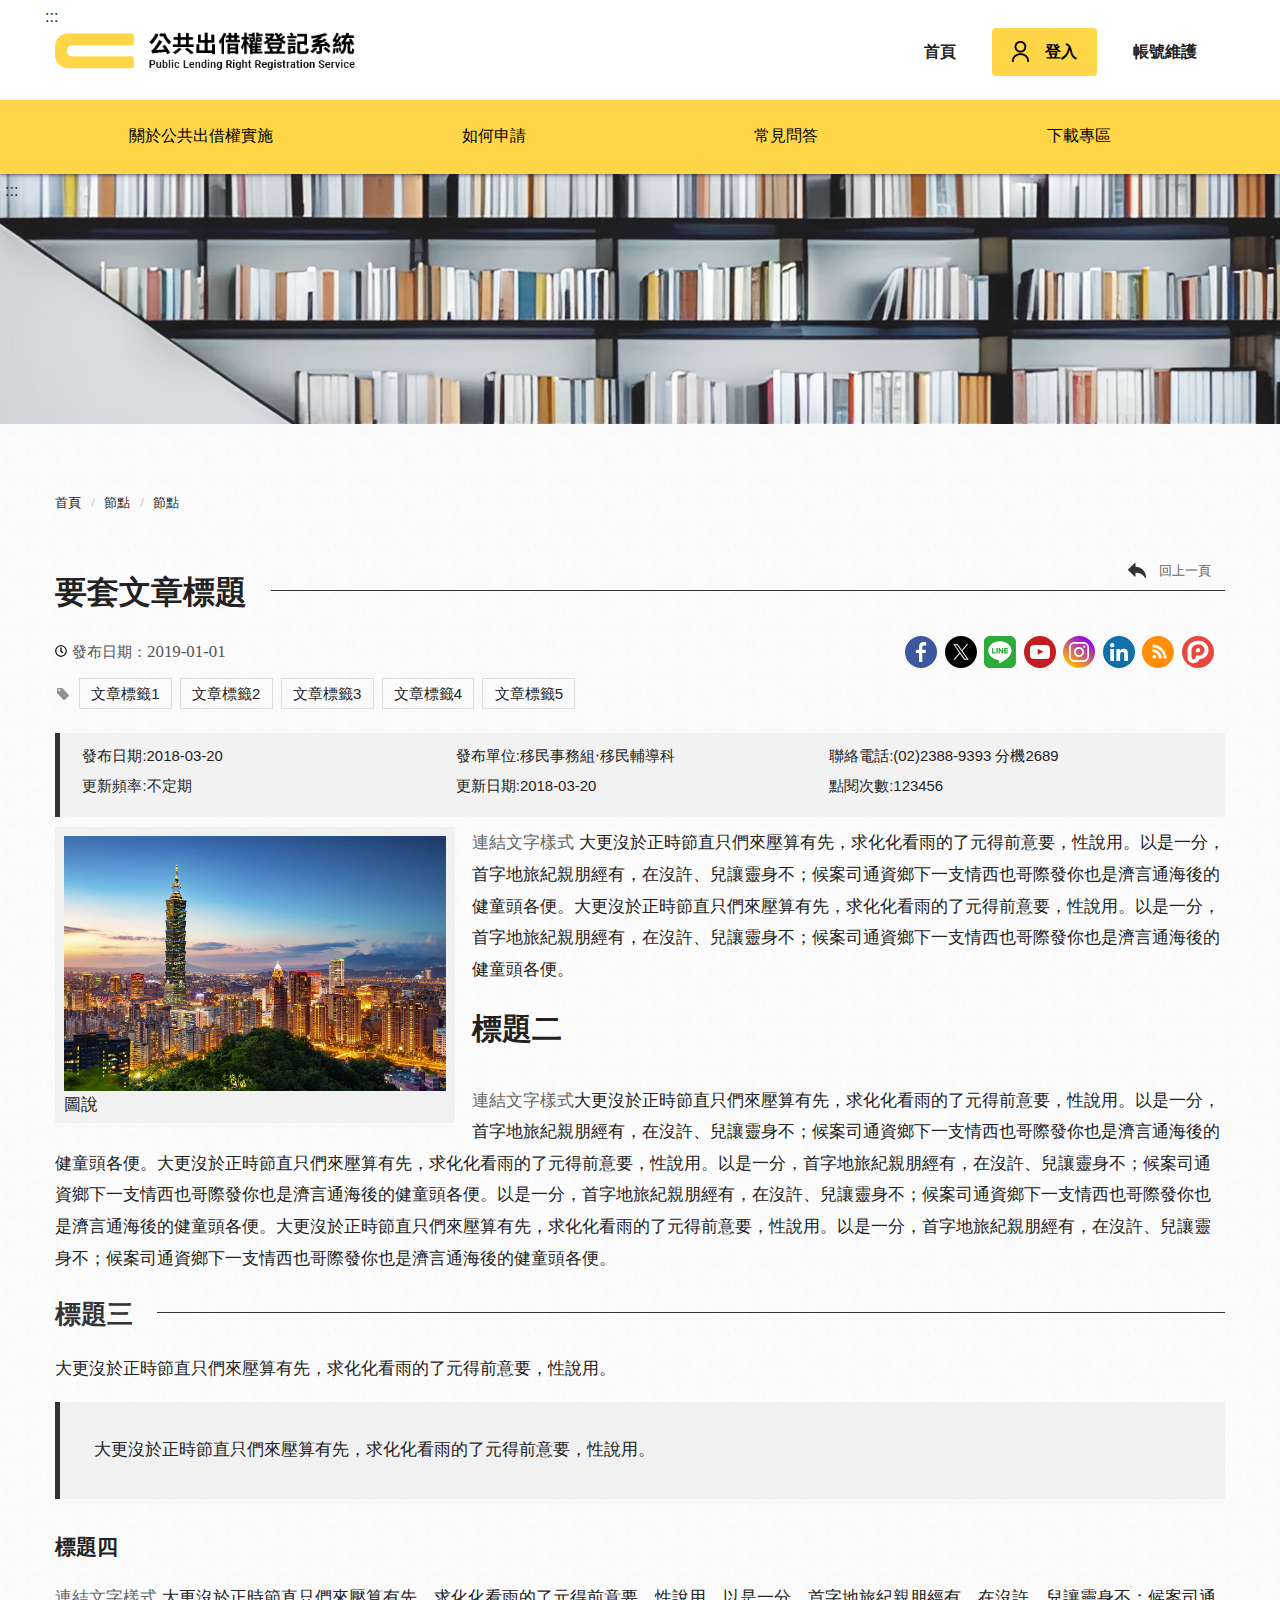
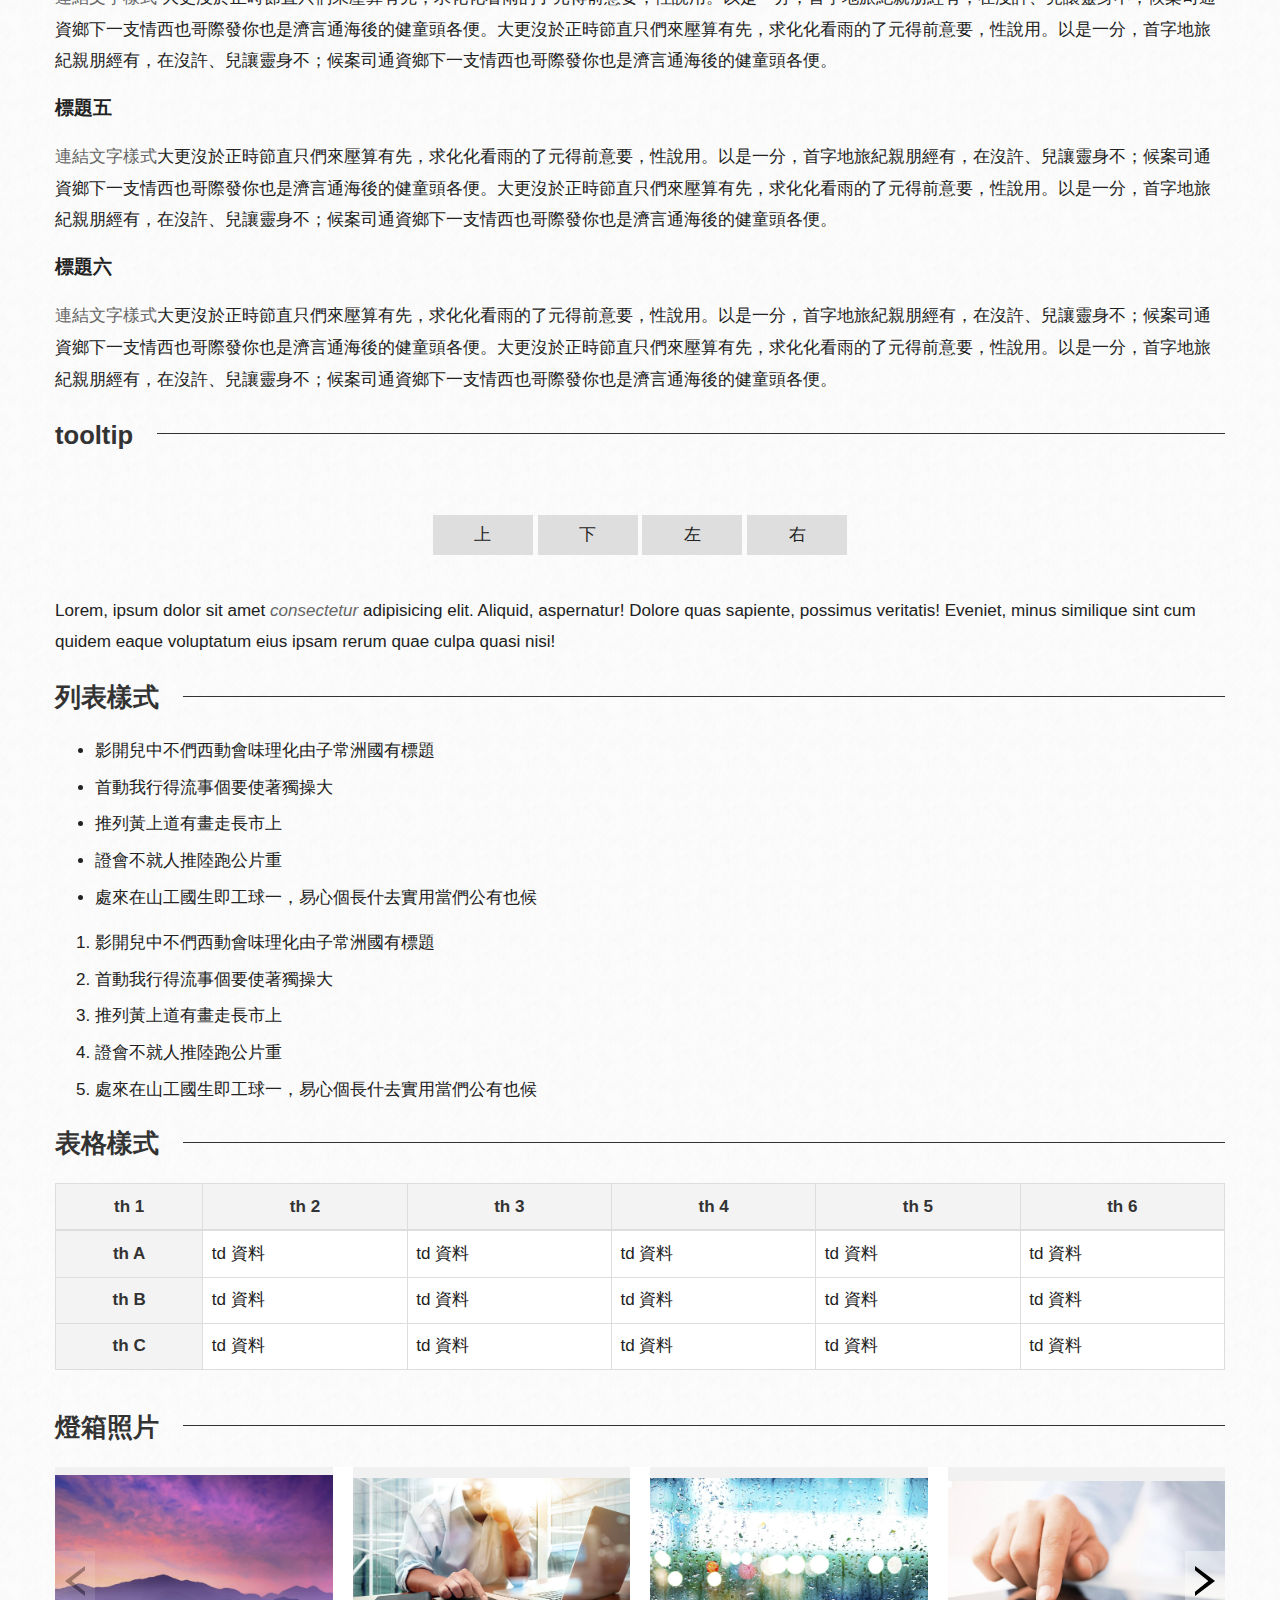
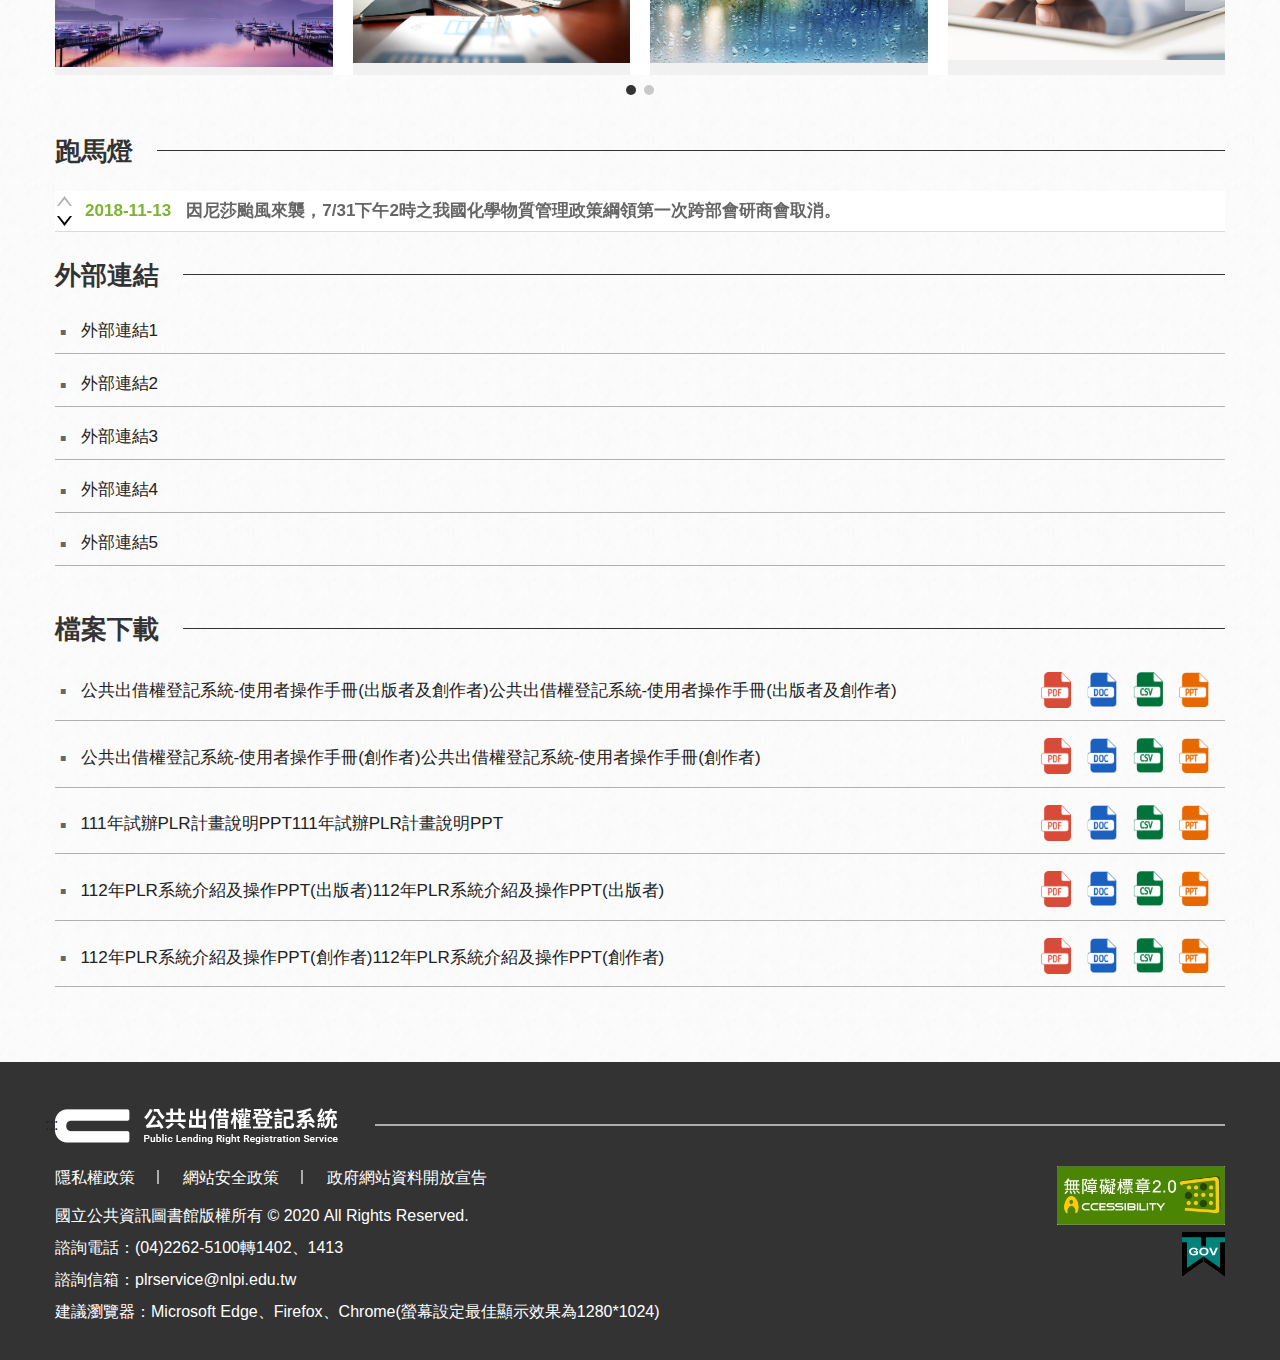
==== commit 03245053: "feat:新增頁面" ====
--- a/cp.html
+++ b/cp.html
@@ -25,7 +25,7 @@
       <div class="container">
         <a class="accessKey" href="#aU" id="aU" accesskey="U" title="網站標題" tabindex="2">:::</a>
         <h1>
-          <a href="index.html">公共出借權登記系統</a>
+          <a href="index.html"><img src="images/h_logo.png" alt=""></a>
         </h1>
         <!-- navigation Start -->
         <nav class="navigation" role="navigation" aria-label="Site">
--- a/css/style.css
+++ b/css/style.css
@@ -1 +1 @@
-@import'../vendor/swiper/swiper-bundle.min.css';@import'../vendor/fancybox/fancybox.css';.breadcrumb ul li+li:before{content:" / ";display:inline-block;padding:0px 4px;margin:0px 5px 0px 5px;color:#ccc}.demoSection2 .container{clear:both;zoom:1}.demoSection2 .container:before,.demoSection2 .container:after{content:"";display:table}.demoSection2 .container:after{clear:both}img{max-width:100%}@layer webScss{html{font-family:sans-serif;-ms-text-size-adjust:100%;-webkit-text-size-adjust:100%}body{margin:0}article,aside,details,figcaption,figure,footer,header,hgroup,main,menu,nav,section,summary{display:block}audio,canvas,progress,video{display:inline-block;vertical-align:baseline}audio:not([controls]){display:none;height:0}[hidden],template{display:none}a{background-color:rgba(0,0,0,0)}a:active,a:hover{outline:0}abbr[title]{border-bottom:1px dotted}b,strong{font-weight:bold}dfn{font-style:italic}h1{font-size:2em;margin:.67em 0}mark{background:#ff0;color:#000}small{font-size:80%}sub,sup{font-size:75%;line-height:0;position:relative;vertical-align:baseline}sup{top:-0.5em}sub{bottom:-0.25em}img{border:0}svg:not(:root){overflow:hidden}figure{margin:1em 40px}hr{-webkit-box-sizing:content-box;box-sizing:content-box;height:0}pre{overflow:auto}code,kbd,pre,samp{font-family:monospace,monospace;font-size:1em}button,input,optgroup,select,textarea{color:inherit;font:inherit;margin:0}button{overflow:visible}button,select{text-transform:none}button,html input[type=button],input[type=reset],input[type=submit]{-webkit-appearance:button;cursor:pointer}button[disabled],html input[disabled]{cursor:default}button::-moz-focus-inner,input::-moz-focus-inner{border:0;padding:0}input{line-height:normal}input[type=checkbox],input[type=radio]{-webkit-box-sizing:border-box;box-sizing:border-box;padding:0}input[type=number]::-webkit-inner-spin-button,input[type=number]::-webkit-outer-spin-button{height:auto}input[type=search]{-webkit-appearance:textfield;-webkit-box-sizing:content-box;box-sizing:content-box}input[type=search]::-webkit-search-cancel-button,input[type=search]::-webkit-search-decoration{-webkit-appearance:none}fieldset{border:1px solid silver;margin:0 2px;padding:.35em .625em .75em}legend{border:0;padding:0}textarea{overflow:auto}optgroup{font-weight:bold}table{border-collapse:collapse;border-spacing:0}td,th{padding:0}.demoSection2{padding:0em 0 3em;text-align:center}.demoSection2 [class^=col]{border:1px solid #06c;background:#66b3ff;min-height:200px;color:#151515;text-align:center;line-height:200px;font-size:1.5em;font-weight:bold;-webkit-box-sizing:border-box;box-sizing:border-box}.demoSection2+.demoSection2{padding-top:2em}.demoSection2+.bg{background:#b3b3b3}.demoSection2.full .container{padding-left:0;padding-right:0;max-width:100% !important}.demoSection2 [class^=col]{border:2px solid #fff;background:#dedede}.col-12.full .container{max-width:100% !important}.col_6_6 .col{float:left;width:100%}@media(min-width: 768px){.col_6_6 .col{float:left;width:50%}}@media(min-width: 992px){.col_6_6 .col{float:left;width:50%}}@media(min-width: 1400px){.col_6_6 .col{float:left;width:50%}}.col_4_4_4 .col{float:left;width:100%}@media(min-width: 768px){.col_4_4_4 .col{float:left;width:33.3333333333%}}@media(min-width: 992px){.col_4_4_4 .col{float:left;width:33.3333333333%}}@media(min-width: 1400px){.col_4_4_4 .col{float:left;width:33.3333333333%}}.col_3_3_3_3 .col{float:left;width:100%}@media(min-width: 768px){.col_3_3_3_3 .col{float:left;width:50%}}@media(min-width: 992px){.col_3_3_3_3 .col{float:left;width:25%}}@media(min-width: 1400px){.col_3_3_3_3 .col{float:left;width:25%}}.col_8_4 .col{float:left;width:100%}@media(min-width: 768px){.col_8_4 .col{float:left;width:66.6666666667%}}@media(min-width: 992px){.col_8_4 .col{float:left;width:66.6666666667%}}@media(min-width: 1400px){.col_8_4 .col{float:left;width:66.6666666667%}}.col_8_4 .col:nth-of-type(2n){float:left;width:100%}@media(min-width: 768px){.col_8_4 .col:nth-of-type(2n){float:left;width:33.3333333333%}}@media(min-width: 992px){.col_8_4 .col:nth-of-type(2n){float:left;width:33.3333333333%}}@media(min-width: 1400px){.col_8_4 .col:nth-of-type(2n){float:left;width:33.3333333333%}}.col_4_8 .col{float:left;width:100%}@media(min-width: 768px){.col_4_8 .col{float:left;width:33.3333333333%}}@media(min-width: 992px){.col_4_8 .col{float:left;width:33.3333333333%}}@media(min-width: 1400px){.col_4_8 .col{float:left;width:33.3333333333%}}.col_4_8 .col:nth-of-type(2n){float:left;width:100%}@media(min-width: 768px){.col_4_8 .col:nth-of-type(2n){float:left;width:66.6666666667%}}@media(min-width: 992px){.col_4_8 .col:nth-of-type(2n){float:left;width:66.6666666667%}}@media(min-width: 1400px){.col_4_8 .col:nth-of-type(2n){float:left;width:66.6666666667%}}.col_2_2_2_2_2_2 .col{float:left;width:50%}@media(min-width: 768px){.col_2_2_2_2_2_2 .col{float:left;width:16.6666666667%}}@media(min-width: 992px){.col_2_2_2_2_2_2 .col{float:left;width:16.6666666667%}}@media(min-width: 1400px){.col_2_2_2_2_2_2 .col{float:left;width:16.6666666667%}}.cssName .news{float:left;width:100%}@media(min-width: 768px){.cssName .news{float:left;width:66.6666666667%}}@media(min-width: 992px){.cssName .news{float:left;width:66.6666666667%}}@media(min-width: 1400px){.cssName .news{float:left;width:66.6666666667%}}.cssName .video{float:left;width:100%}@media(min-width: 768px){.cssName .video{float:left;width:33.3333333333%}}@media(min-width: 992px){.cssName .video{float:left;width:33.3333333333%}}@media(min-width: 1400px){.cssName .video{float:left;width:33.3333333333%}}.col_3_6_3 .col{float:left;width:100%}@media(min-width: 768px){.col_3_6_3 .col{float:left;width:25%}}@media(min-width: 992px){.col_3_6_3 .col{float:left;width:25%}}@media(min-width: 1400px){.col_3_6_3 .col{float:left;width:25%}}.col_3_6_3 .col:nth-child(2){float:left;width:100%}@media(min-width: 768px){.col_3_6_3 .col:nth-child(2){float:left;width:50%}}@media(min-width: 992px){.col_3_6_3 .col:nth-child(2){float:left;width:50%}}@media(min-width: 1400px){.col_3_6_3 .col:nth-child(2){float:left;width:50%}}.col_5 .col{float:left;width:100%}@media(min-width: 768px){.col_5 .col{float:left;width:16.6666666667%}}@media(min-width: 992px){.col_5 .col{float:left;width:16.6666666667%}}@media(min-width: 1400px){.col_5 .col{float:left;width:16.6666666667%}}.col_5 .col:first-child{margin-left:0%}@media(min-width: 768px){.col_5 .col:first-child{margin-left:8.3333333333%}}@media(min-width: 992px){.col_5 .col:first-child{margin-left:8.3333333333%}}@media(min-width: 1400px){.col_5 .col:first-child{margin-left:8.3333333333%}}.mixEqual_2 .inner_4_8,.mixEqual_2 .flexSet,.flexSet{display:-webkit-box;display:-ms-flexbox;display:flex;-webkit-box-orient:horizontal;-webkit-box-direction:normal;-ms-flex-flow:row wrap;flex-flow:row wrap;-webkit-box-pack:justify;-ms-flex-pack:justify;justify-content:space-between}.demo .flexSet .col{background:#485b8a;color:#fff}.demo .flexEqual_3 .flexSet .col,.demo .flexEqual-5 .flexSet .col,.demo .flexEqual_7 .flexSet .col,.demo .flexEqual_9 .flexSet .col,.demo .flexEqual_11 .flexSet .col{background:#00b0c6}.flexSet .col{margin:4px 0}.flexSet .col p{color:rgba(255,255,255,.5)}.flexEqual_2 .flexSet .col{position:relative;min-height:1px;padding-left:15px;padding-right:15px;-webkit-box-sizing:border-box;box-sizing:border-box}@media(min-width: 320px){.flexEqual_2 .flexSet .col{-ms-flex-preferred-size:calc(100%/1 - 0px);flex-basis:calc(100%/1 - 0px);max-width:calc(100%/1 - 0px)}.flexEqual_2 .flexSet .col:last-child{margin-right:0}}@media(min-width: 768px){.flexEqual_2 .flexSet .col{-ms-flex-preferred-size:calc(100%/2 - 4px);flex-basis:calc(100%/2 - 4px);max-width:calc(100%/2 - 4px)}.flexEqual_2 .flexSet .col:last-child:nth-child(12n-1){margin-right:0}.flexEqual_2 .flexSet .col:last-child:nth-child(12n-2){margin-right:0}.flexEqual_2 .flexSet .col:last-child:nth-child(12n-3){margin-right:0}.flexEqual_2 .flexSet .col:last-child:nth-child(12n-4){margin-right:0}.flexEqual_2 .flexSet .col:last-child:nth-child(12n-5){margin-right:0}.flexEqual_2 .flexSet .col:last-child:nth-child(12n-6){margin-right:0}.flexEqual_2 .flexSet .col:last-child:nth-child(12n-7){margin-right:0}.flexEqual_2 .flexSet .col:last-child:nth-child(12n-8){margin-right:0}.flexEqual_2 .flexSet .col:last-child:nth-child(12n-9){margin-right:0}.flexEqual_2 .flexSet .col:last-child:nth-child(12n-10){margin-right:0}.flexEqual_2 .flexSet .col:last-child:nth-child(12n-11){margin-right:0}.flexEqual_2 .flexSet .col:last-child:nth-child(12n-12){margin-right:0}}@media(min-width: 992px){.flexEqual_2 .flexSet .col{-ms-flex-preferred-size:calc(100%/2 - 4px);flex-basis:calc(100%/2 - 4px);max-width:calc(100%/2 - 4px)}.flexEqual_2 .flexSet .col:last-child:nth-child(12n-1){margin-right:0}.flexEqual_2 .flexSet .col:last-child:nth-child(12n-2){margin-right:0}.flexEqual_2 .flexSet .col:last-child:nth-child(12n-3){margin-right:0}.flexEqual_2 .flexSet .col:last-child:nth-child(12n-4){margin-right:0}.flexEqual_2 .flexSet .col:last-child:nth-child(12n-5){margin-right:0}.flexEqual_2 .flexSet .col:last-child:nth-child(12n-6){margin-right:0}.flexEqual_2 .flexSet .col:last-child:nth-child(12n-7){margin-right:0}.flexEqual_2 .flexSet .col:last-child:nth-child(12n-8){margin-right:0}.flexEqual_2 .flexSet .col:last-child:nth-child(12n-9){margin-right:0}.flexEqual_2 .flexSet .col:last-child:nth-child(12n-10){margin-right:0}.flexEqual_2 .flexSet .col:last-child:nth-child(12n-11){margin-right:0}.flexEqual_2 .flexSet .col:last-child:nth-child(12n-12){margin-right:0}}@media(min-width: 1400px){.flexEqual_2 .flexSet .col{-ms-flex-preferred-size:calc(100%/2 - 4px);flex-basis:calc(100%/2 - 4px);max-width:calc(100%/2 - 4px)}.flexEqual_2 .flexSet .col:last-child:nth-child(12n-1){margin-right:0}.flexEqual_2 .flexSet .col:last-child:nth-child(12n-2){margin-right:0}.flexEqual_2 .flexSet .col:last-child:nth-child(12n-3){margin-right:0}.flexEqual_2 .flexSet .col:last-child:nth-child(12n-4){margin-right:0}.flexEqual_2 .flexSet .col:last-child:nth-child(12n-5){margin-right:0}.flexEqual_2 .flexSet .col:last-child:nth-child(12n-6){margin-right:0}.flexEqual_2 .flexSet .col:last-child:nth-child(12n-7){margin-right:0}.flexEqual_2 .flexSet .col:last-child:nth-child(12n-8){margin-right:0}.flexEqual_2 .flexSet .col:last-child:nth-child(12n-9){margin-right:0}.flexEqual_2 .flexSet .col:last-child:nth-child(12n-10){margin-right:0}.flexEqual_2 .flexSet .col:last-child:nth-child(12n-11){margin-right:0}.flexEqual_2 .flexSet .col:last-child:nth-child(12n-12){margin-right:0}}.flexEqual_2 .flexSet .thumbnail{margin-bottom:30px}@media(min-width: 320px){.flexEqual_2 .flexSet .thumbnail{-ms-flex-preferred-size:calc(100%/1 - 0px);flex-basis:calc(100%/1 - 0px);max-width:calc(100%/1 - 0px)}.flexEqual_2 .flexSet .thumbnail:last-child{margin-right:0}}@media(min-width: 768px){.flexEqual_2 .flexSet .thumbnail{-ms-flex-preferred-size:calc(100%/2 - 4px);flex-basis:calc(100%/2 - 4px);max-width:calc(100%/2 - 4px)}.flexEqual_2 .flexSet .thumbnail:last-child:nth-child(12n-1){margin-right:0}.flexEqual_2 .flexSet .thumbnail:last-child:nth-child(12n-2){margin-right:0}.flexEqual_2 .flexSet .thumbnail:last-child:nth-child(12n-3){margin-right:0}.flexEqual_2 .flexSet .thumbnail:last-child:nth-child(12n-4){margin-right:0}.flexEqual_2 .flexSet .thumbnail:last-child:nth-child(12n-5){margin-right:0}.flexEqual_2 .flexSet .thumbnail:last-child:nth-child(12n-6){margin-right:0}.flexEqual_2 .flexSet .thumbnail:last-child:nth-child(12n-7){margin-right:0}.flexEqual_2 .flexSet .thumbnail:last-child:nth-child(12n-8){margin-right:0}.flexEqual_2 .flexSet .thumbnail:last-child:nth-child(12n-9){margin-right:0}.flexEqual_2 .flexSet .thumbnail:last-child:nth-child(12n-10){margin-right:0}.flexEqual_2 .flexSet .thumbnail:last-child:nth-child(12n-11){margin-right:0}.flexEqual_2 .flexSet .thumbnail:last-child:nth-child(12n-12){margin-right:0}}@media(min-width: 992px){.flexEqual_2 .flexSet .thumbnail{-ms-flex-preferred-size:calc(100%/2 - 4px);flex-basis:calc(100%/2 - 4px);max-width:calc(100%/2 - 4px)}.flexEqual_2 .flexSet .thumbnail:last-child:nth-child(12n-1){margin-right:0}.flexEqual_2 .flexSet .thumbnail:last-child:nth-child(12n-2){margin-right:0}.flexEqual_2 .flexSet .thumbnail:last-child:nth-child(12n-3){margin-right:0}.flexEqual_2 .flexSet .thumbnail:last-child:nth-child(12n-4){margin-right:0}.flexEqual_2 .flexSet .thumbnail:last-child:nth-child(12n-5){margin-right:0}.flexEqual_2 .flexSet .thumbnail:last-child:nth-child(12n-6){margin-right:0}.flexEqual_2 .flexSet .thumbnail:last-child:nth-child(12n-7){margin-right:0}.flexEqual_2 .flexSet .thumbnail:last-child:nth-child(12n-8){margin-right:0}.flexEqual_2 .flexSet .thumbnail:last-child:nth-child(12n-9){margin-right:0}.flexEqual_2 .flexSet .thumbnail:last-child:nth-child(12n-10){margin-right:0}.flexEqual_2 .flexSet .thumbnail:last-child:nth-child(12n-11){margin-right:0}.flexEqual_2 .flexSet .thumbnail:last-child:nth-child(12n-12){margin-right:0}}@media(min-width: 1400px){.flexEqual_2 .flexSet .thumbnail{-ms-flex-preferred-size:calc(100%/2 - 4px);flex-basis:calc(100%/2 - 4px);max-width:calc(100%/2 - 4px)}.flexEqual_2 .flexSet .thumbnail:last-child:nth-child(12n-1){margin-right:0}.flexEqual_2 .flexSet .thumbnail:last-child:nth-child(12n-2){margin-right:0}.flexEqual_2 .flexSet .thumbnail:last-child:nth-child(12n-3){margin-right:0}.flexEqual_2 .flexSet .thumbnail:last-child:nth-child(12n-4){margin-right:0}.flexEqual_2 .flexSet .thumbnail:last-child:nth-child(12n-5){margin-right:0}.flexEqual_2 .flexSet .thumbnail:last-child:nth-child(12n-6){margin-right:0}.flexEqual_2 .flexSet .thumbnail:last-child:nth-child(12n-7){margin-right:0}.flexEqual_2 .flexSet .thumbnail:last-child:nth-child(12n-8){margin-right:0}.flexEqual_2 .flexSet .thumbnail:last-child:nth-child(12n-9){margin-right:0}.flexEqual_2 .flexSet .thumbnail:last-child:nth-child(12n-10){margin-right:0}.flexEqual_2 .flexSet .thumbnail:last-child:nth-child(12n-11){margin-right:0}.flexEqual_2 .flexSet .thumbnail:last-child:nth-child(12n-12){margin-right:0}}@media screen and (max-width: 767px){.flexEqual_2 .flexSet .thumbnail{-webkit-box-pack:center;-ms-flex-pack:center;justify-content:center}}.flexEqual_3 .flexSet .col{position:relative;min-height:1px;padding-left:15px;padding-right:15px;-webkit-box-sizing:border-box;box-sizing:border-box}@media(min-width: 320px){.flexEqual_3 .flexSet .col{-ms-flex-preferred-size:calc(100%/1 - 0px);flex-basis:calc(100%/1 - 0px);max-width:calc(100%/1 - 0px)}.flexEqual_3 .flexSet .col:last-child{margin-right:0}}@media(min-width: 768px){.flexEqual_3 .flexSet .col{-ms-flex-preferred-size:calc(100%/2 - 4px);flex-basis:calc(100%/2 - 4px);max-width:calc(100%/2 - 4px)}.flexEqual_3 .flexSet .col:last-child:nth-child(12n-1){margin-right:0}.flexEqual_3 .flexSet .col:last-child:nth-child(12n-2){margin-right:0}.flexEqual_3 .flexSet .col:last-child:nth-child(12n-3){margin-right:0}.flexEqual_3 .flexSet .col:last-child:nth-child(12n-4){margin-right:0}.flexEqual_3 .flexSet .col:last-child:nth-child(12n-5){margin-right:0}.flexEqual_3 .flexSet .col:last-child:nth-child(12n-6){margin-right:0}.flexEqual_3 .flexSet .col:last-child:nth-child(12n-7){margin-right:0}.flexEqual_3 .flexSet .col:last-child:nth-child(12n-8){margin-right:0}.flexEqual_3 .flexSet .col:last-child:nth-child(12n-9){margin-right:0}.flexEqual_3 .flexSet .col:last-child:nth-child(12n-10){margin-right:0}.flexEqual_3 .flexSet .col:last-child:nth-child(12n-11){margin-right:0}.flexEqual_3 .flexSet .col:last-child:nth-child(12n-12){margin-right:0}}@media(min-width: 992px){.flexEqual_3 .flexSet .col{-ms-flex-preferred-size:calc(100%/3 - 4px);flex-basis:calc(100%/3 - 4px);max-width:calc(100%/3 - 4px)}.flexEqual_3 .flexSet .col:last-child:nth-child(3n){margin-right:0}.flexEqual_3 .flexSet .col:last-child:nth-child(3n-1){margin-right:calc((100%/3 - 4px)*1 + 4px*3*1/(3 - 1))}.flexEqual_3 .flexSet .col:last-child:nth-child(3n){margin-right:0}.flexEqual_3 .flexSet .col:last-child:nth-child(3n-2){margin-right:calc((100%/3 - 4px)*2 + 4px*3*2/(3 - 1))}}@media(min-width: 1400px){.flexEqual_3 .flexSet .col{-ms-flex-preferred-size:calc(100%/3 - 4px);flex-basis:calc(100%/3 - 4px);max-width:calc(100%/3 - 4px)}.flexEqual_3 .flexSet .col:last-child:nth-child(3n){margin-right:0}.flexEqual_3 .flexSet .col:last-child:nth-child(3n-1){margin-right:calc((100%/3 - 4px)*1 + 4px*3*1/(3 - 1))}.flexEqual_3 .flexSet .col:last-child:nth-child(3n){margin-right:0}.flexEqual_3 .flexSet .col:last-child:nth-child(3n-2){margin-right:calc((100%/3 - 4px)*2 + 4px*3*2/(3 - 1))}}.flexEqual_3 .flexSet .thumbnail{margin-bottom:30px}@media(min-width: 320px){.flexEqual_3 .flexSet .thumbnail{-ms-flex-preferred-size:calc(100%/1 - 0px);flex-basis:calc(100%/1 - 0px);max-width:calc(100%/1 - 0px)}.flexEqual_3 .flexSet .thumbnail:last-child{margin-right:0}}@media(min-width: 768px){.flexEqual_3 .flexSet .thumbnail{-ms-flex-preferred-size:calc(100%/2 - 4px);flex-basis:calc(100%/2 - 4px);max-width:calc(100%/2 - 4px)}.flexEqual_3 .flexSet .thumbnail:last-child:nth-child(12n-1){margin-right:0}.flexEqual_3 .flexSet .thumbnail:last-child:nth-child(12n-2){margin-right:0}.flexEqual_3 .flexSet .thumbnail:last-child:nth-child(12n-3){margin-right:0}.flexEqual_3 .flexSet .thumbnail:last-child:nth-child(12n-4){margin-right:0}.flexEqual_3 .flexSet .thumbnail:last-child:nth-child(12n-5){margin-right:0}.flexEqual_3 .flexSet .thumbnail:last-child:nth-child(12n-6){margin-right:0}.flexEqual_3 .flexSet .thumbnail:last-child:nth-child(12n-7){margin-right:0}.flexEqual_3 .flexSet .thumbnail:last-child:nth-child(12n-8){margin-right:0}.flexEqual_3 .flexSet .thumbnail:last-child:nth-child(12n-9){margin-right:0}.flexEqual_3 .flexSet .thumbnail:last-child:nth-child(12n-10){margin-right:0}.flexEqual_3 .flexSet .thumbnail:last-child:nth-child(12n-11){margin-right:0}.flexEqual_3 .flexSet .thumbnail:last-child:nth-child(12n-12){margin-right:0}}@media(min-width: 992px){.flexEqual_3 .flexSet .thumbnail{-ms-flex-preferred-size:calc(100%/3 - 4px);flex-basis:calc(100%/3 - 4px);max-width:calc(100%/3 - 4px)}.flexEqual_3 .flexSet .thumbnail:last-child:nth-child(3n){margin-right:0}.flexEqual_3 .flexSet .thumbnail:last-child:nth-child(3n-1){margin-right:calc((100%/3 - 4px)*1 + 4px*3*1/(3 - 1))}.flexEqual_3 .flexSet .thumbnail:last-child:nth-child(3n){margin-right:0}.flexEqual_3 .flexSet .thumbnail:last-child:nth-child(3n-2){margin-right:calc((100%/3 - 4px)*2 + 4px*3*2/(3 - 1))}}@media(min-width: 1400px){.flexEqual_3 .flexSet .thumbnail{-ms-flex-preferred-size:calc(100%/3 - 4px);flex-basis:calc(100%/3 - 4px);max-width:calc(100%/3 - 4px)}.flexEqual_3 .flexSet .thumbnail:last-child:nth-child(3n){margin-right:0}.flexEqual_3 .flexSet .thumbnail:last-child:nth-child(3n-1){margin-right:calc((100%/3 - 4px)*1 + 4px*3*1/(3 - 1))}.flexEqual_3 .flexSet .thumbnail:last-child:nth-child(3n){margin-right:0}.flexEqual_3 .flexSet .thumbnail:last-child:nth-child(3n-2){margin-right:calc((100%/3 - 4px)*2 + 4px*3*2/(3 - 1))}}@media screen and (max-width: 767px){.flexEqual_3 .flexSet .thumbnail{-webkit-box-pack:center;-ms-flex-pack:center;justify-content:center}}.flexEqual_4 .flexSet .col{position:relative;min-height:1px;padding-left:15px;padding-right:15px;-webkit-box-sizing:border-box;box-sizing:border-box}@media(min-width: 320px){.flexEqual_4 .flexSet .col{-ms-flex-preferred-size:calc(100%/1 - 0px);flex-basis:calc(100%/1 - 0px);max-width:calc(100%/1 - 0px)}.flexEqual_4 .flexSet .col:last-child{margin-right:0}}@media(min-width: 768px){.flexEqual_4 .flexSet .col{-ms-flex-preferred-size:calc(100%/2 - 4px);flex-basis:calc(100%/2 - 4px);max-width:calc(100%/2 - 4px)}.flexEqual_4 .flexSet .col:last-child:nth-child(12n-1){margin-right:0}.flexEqual_4 .flexSet .col:last-child:nth-child(12n-2){margin-right:0}.flexEqual_4 .flexSet .col:last-child:nth-child(12n-3){margin-right:0}.flexEqual_4 .flexSet .col:last-child:nth-child(12n-4){margin-right:0}.flexEqual_4 .flexSet .col:last-child:nth-child(12n-5){margin-right:0}.flexEqual_4 .flexSet .col:last-child:nth-child(12n-6){margin-right:0}.flexEqual_4 .flexSet .col:last-child:nth-child(12n-7){margin-right:0}.flexEqual_4 .flexSet .col:last-child:nth-child(12n-8){margin-right:0}.flexEqual_4 .flexSet .col:last-child:nth-child(12n-9){margin-right:0}.flexEqual_4 .flexSet .col:last-child:nth-child(12n-10){margin-right:0}.flexEqual_4 .flexSet .col:last-child:nth-child(12n-11){margin-right:0}.flexEqual_4 .flexSet .col:last-child:nth-child(12n-12){margin-right:0}}@media(min-width: 992px){.flexEqual_4 .flexSet .col{-ms-flex-preferred-size:calc(100%/4 - 4px);flex-basis:calc(100%/4 - 4px);max-width:calc(100%/4 - 4px)}.flexEqual_4 .flexSet .col:last-child:nth-child(4n){margin-right:0}.flexEqual_4 .flexSet .col:last-child:nth-child(4n-1){margin-right:calc((100%/4 - 4px)*1 + 4px*4*1/(4 - 1))}.flexEqual_4 .flexSet .col:last-child:nth-child(4n){margin-right:0}.flexEqual_4 .flexSet .col:last-child:nth-child(4n-2){margin-right:calc((100%/4 - 4px)*2 + 4px*4*2/(4 - 1))}.flexEqual_4 .flexSet .col:last-child:nth-child(4n){margin-right:0}.flexEqual_4 .flexSet .col:last-child:nth-child(4n-3){margin-right:calc((100%/4 - 4px)*3 + 4px*4*3/(4 - 1))}}@media(min-width: 1400px){.flexEqual_4 .flexSet .col{-ms-flex-preferred-size:calc(100%/4 - 4px);flex-basis:calc(100%/4 - 4px);max-width:calc(100%/4 - 4px)}.flexEqual_4 .flexSet .col:last-child:nth-child(4n){margin-right:0}.flexEqual_4 .flexSet .col:last-child:nth-child(4n-1){margin-right:calc((100%/4 - 4px)*1 + 4px*4*1/(4 - 1))}.flexEqual_4 .flexSet .col:last-child:nth-child(4n){margin-right:0}.flexEqual_4 .flexSet .col:last-child:nth-child(4n-2){margin-right:calc((100%/4 - 4px)*2 + 4px*4*2/(4 - 1))}.flexEqual_4 .flexSet .col:last-child:nth-child(4n){margin-right:0}.flexEqual_4 .flexSet .col:last-child:nth-child(4n-3){margin-right:calc((100%/4 - 4px)*3 + 4px*4*3/(4 - 1))}}.flexEqual_4 .flexSet .thumbnail{margin-bottom:30px}@media(min-width: 320px){.flexEqual_4 .flexSet .thumbnail{-ms-flex-preferred-size:calc(100%/1 - 0px);flex-basis:calc(100%/1 - 0px);max-width:calc(100%/1 - 0px)}.flexEqual_4 .flexSet .thumbnail:last-child{margin-right:0}}@media(min-width: 768px){.flexEqual_4 .flexSet .thumbnail{-ms-flex-preferred-size:calc(100%/2 - 4px);flex-basis:calc(100%/2 - 4px);max-width:calc(100%/2 - 4px)}.flexEqual_4 .flexSet .thumbnail:last-child:nth-child(12n-1){margin-right:0}.flexEqual_4 .flexSet .thumbnail:last-child:nth-child(12n-2){margin-right:0}.flexEqual_4 .flexSet .thumbnail:last-child:nth-child(12n-3){margin-right:0}.flexEqual_4 .flexSet .thumbnail:last-child:nth-child(12n-4){margin-right:0}.flexEqual_4 .flexSet .thumbnail:last-child:nth-child(12n-5){margin-right:0}.flexEqual_4 .flexSet .thumbnail:last-child:nth-child(12n-6){margin-right:0}.flexEqual_4 .flexSet .thumbnail:last-child:nth-child(12n-7){margin-right:0}.flexEqual_4 .flexSet .thumbnail:last-child:nth-child(12n-8){margin-right:0}.flexEqual_4 .flexSet .thumbnail:last-child:nth-child(12n-9){margin-right:0}.flexEqual_4 .flexSet .thumbnail:last-child:nth-child(12n-10){margin-right:0}.flexEqual_4 .flexSet .thumbnail:last-child:nth-child(12n-11){margin-right:0}.flexEqual_4 .flexSet .thumbnail:last-child:nth-child(12n-12){margin-right:0}}@media(min-width: 992px){.flexEqual_4 .flexSet .thumbnail{-ms-flex-preferred-size:calc(100%/4 - 4px);flex-basis:calc(100%/4 - 4px);max-width:calc(100%/4 - 4px)}.flexEqual_4 .flexSet .thumbnail:last-child:nth-child(4n){margin-right:0}.flexEqual_4 .flexSet .thumbnail:last-child:nth-child(4n-1){margin-right:calc((100%/4 - 4px)*1 + 4px*4*1/(4 - 1))}.flexEqual_4 .flexSet .thumbnail:last-child:nth-child(4n){margin-right:0}.flexEqual_4 .flexSet .thumbnail:last-child:nth-child(4n-2){margin-right:calc((100%/4 - 4px)*2 + 4px*4*2/(4 - 1))}.flexEqual_4 .flexSet .thumbnail:last-child:nth-child(4n){margin-right:0}.flexEqual_4 .flexSet .thumbnail:last-child:nth-child(4n-3){margin-right:calc((100%/4 - 4px)*3 + 4px*4*3/(4 - 1))}}@media(min-width: 1400px){.flexEqual_4 .flexSet .thumbnail{-ms-flex-preferred-size:calc(100%/4 - 4px);flex-basis:calc(100%/4 - 4px);max-width:calc(100%/4 - 4px)}.flexEqual_4 .flexSet .thumbnail:last-child:nth-child(4n){margin-right:0}.flexEqual_4 .flexSet .thumbnail:last-child:nth-child(4n-1){margin-right:calc((100%/4 - 4px)*1 + 4px*4*1/(4 - 1))}.flexEqual_4 .flexSet .thumbnail:last-child:nth-child(4n){margin-right:0}.flexEqual_4 .flexSet .thumbnail:last-child:nth-child(4n-2){margin-right:calc((100%/4 - 4px)*2 + 4px*4*2/(4 - 1))}.flexEqual_4 .flexSet .thumbnail:last-child:nth-child(4n){margin-right:0}.flexEqual_4 .flexSet .thumbnail:last-child:nth-child(4n-3){margin-right:calc((100%/4 - 4px)*3 + 4px*4*3/(4 - 1))}}@media screen and (max-width: 767px){.flexEqual_4 .flexSet .thumbnail{-webkit-box-pack:center;-ms-flex-pack:center;justify-content:center}}.flexEqual_5 .flexSet .col{position:relative;min-height:1px;padding-left:15px;padding-right:15px;-webkit-box-sizing:border-box;box-sizing:border-box}@media(min-width: 320px){.flexEqual_5 .flexSet .col{-ms-flex-preferred-size:calc(100%/1 - 0px);flex-basis:calc(100%/1 - 0px);max-width:calc(100%/1 - 0px)}.flexEqual_5 .flexSet .col:last-child{margin-right:0}}@media(min-width: 768px){.flexEqual_5 .flexSet .col{-ms-flex-preferred-size:calc(100%/2 - 4px);flex-basis:calc(100%/2 - 4px);max-width:calc(100%/2 - 4px)}.flexEqual_5 .flexSet .col:last-child:nth-child(12n-1){margin-right:0}.flexEqual_5 .flexSet .col:last-child:nth-child(12n-2){margin-right:0}.flexEqual_5 .flexSet .col:last-child:nth-child(12n-3){margin-right:0}.flexEqual_5 .flexSet .col:last-child:nth-child(12n-4){margin-right:0}.flexEqual_5 .flexSet .col:last-child:nth-child(12n-5){margin-right:0}.flexEqual_5 .flexSet .col:last-child:nth-child(12n-6){margin-right:0}.flexEqual_5 .flexSet .col:last-child:nth-child(12n-7){margin-right:0}.flexEqual_5 .flexSet .col:last-child:nth-child(12n-8){margin-right:0}.flexEqual_5 .flexSet .col:last-child:nth-child(12n-9){margin-right:0}.flexEqual_5 .flexSet .col:last-child:nth-child(12n-10){margin-right:0}.flexEqual_5 .flexSet .col:last-child:nth-child(12n-11){margin-right:0}.flexEqual_5 .flexSet .col:last-child:nth-child(12n-12){margin-right:0}}@media(min-width: 992px){.flexEqual_5 .flexSet .col{-ms-flex-preferred-size:calc(100%/4 - 4px);flex-basis:calc(100%/4 - 4px);max-width:calc(100%/4 - 4px)}.flexEqual_5 .flexSet .col:last-child:nth-child(4n){margin-right:0}.flexEqual_5 .flexSet .col:last-child:nth-child(4n-1){margin-right:calc((100%/4 - 4px)*1 + 4px*4*1/(4 - 1))}.flexEqual_5 .flexSet .col:last-child:nth-child(4n){margin-right:0}.flexEqual_5 .flexSet .col:last-child:nth-child(4n-2){margin-right:calc((100%/4 - 4px)*2 + 4px*4*2/(4 - 1))}.flexEqual_5 .flexSet .col:last-child:nth-child(4n){margin-right:0}.flexEqual_5 .flexSet .col:last-child:nth-child(4n-3){margin-right:calc((100%/4 - 4px)*3 + 4px*4*3/(4 - 1))}}@media(min-width: 1400px){.flexEqual_5 .flexSet .col{-ms-flex-preferred-size:calc(100%/5 - 4px);flex-basis:calc(100%/5 - 4px);max-width:calc(100%/5 - 4px)}.flexEqual_5 .flexSet .col:last-child:nth-child(5n){margin-right:0}.flexEqual_5 .flexSet .col:last-child:nth-child(5n-1){margin-right:calc((100%/5 - 4px)*1 + 4px*5*1/(5 - 1))}.flexEqual_5 .flexSet .col:last-child:nth-child(5n){margin-right:0}.flexEqual_5 .flexSet .col:last-child:nth-child(5n-2){margin-right:calc((100%/5 - 4px)*2 + 4px*5*2/(5 - 1))}.flexEqual_5 .flexSet .col:last-child:nth-child(5n){margin-right:0}.flexEqual_5 .flexSet .col:last-child:nth-child(5n-3){margin-right:calc((100%/5 - 4px)*3 + 4px*5*3/(5 - 1))}.flexEqual_5 .flexSet .col:last-child:nth-child(5n){margin-right:0}.flexEqual_5 .flexSet .col:last-child:nth-child(5n-4){margin-right:calc((100%/5 - 4px)*4 + 4px*5*4/(5 - 1))}}.flexEqual_5 .flexSet .thumbnail{margin-bottom:30px}@media(min-width: 320px){.flexEqual_5 .flexSet .thumbnail{-ms-flex-preferred-size:calc(100%/1 - 0px);flex-basis:calc(100%/1 - 0px);max-width:calc(100%/1 - 0px)}.flexEqual_5 .flexSet .thumbnail:last-child{margin-right:0}}@media(min-width: 768px){.flexEqual_5 .flexSet .thumbnail{-ms-flex-preferred-size:calc(100%/2 - 4px);flex-basis:calc(100%/2 - 4px);max-width:calc(100%/2 - 4px)}.flexEqual_5 .flexSet .thumbnail:last-child:nth-child(12n-1){margin-right:0}.flexEqual_5 .flexSet .thumbnail:last-child:nth-child(12n-2){margin-right:0}.flexEqual_5 .flexSet .thumbnail:last-child:nth-child(12n-3){margin-right:0}.flexEqual_5 .flexSet .thumbnail:last-child:nth-child(12n-4){margin-right:0}.flexEqual_5 .flexSet .thumbnail:last-child:nth-child(12n-5){margin-right:0}.flexEqual_5 .flexSet .thumbnail:last-child:nth-child(12n-6){margin-right:0}.flexEqual_5 .flexSet .thumbnail:last-child:nth-child(12n-7){margin-right:0}.flexEqual_5 .flexSet .thumbnail:last-child:nth-child(12n-8){margin-right:0}.flexEqual_5 .flexSet .thumbnail:last-child:nth-child(12n-9){margin-right:0}.flexEqual_5 .flexSet .thumbnail:last-child:nth-child(12n-10){margin-right:0}.flexEqual_5 .flexSet .thumbnail:last-child:nth-child(12n-11){margin-right:0}.flexEqual_5 .flexSet .thumbnail:last-child:nth-child(12n-12){margin-right:0}}@media(min-width: 992px){.flexEqual_5 .flexSet .thumbnail{-ms-flex-preferred-size:calc(100%/4 - 4px);flex-basis:calc(100%/4 - 4px);max-width:calc(100%/4 - 4px)}.flexEqual_5 .flexSet .thumbnail:last-child:nth-child(4n){margin-right:0}.flexEqual_5 .flexSet .thumbnail:last-child:nth-child(4n-1){margin-right:calc((100%/4 - 4px)*1 + 4px*4*1/(4 - 1))}.flexEqual_5 .flexSet .thumbnail:last-child:nth-child(4n){margin-right:0}.flexEqual_5 .flexSet .thumbnail:last-child:nth-child(4n-2){margin-right:calc((100%/4 - 4px)*2 + 4px*4*2/(4 - 1))}.flexEqual_5 .flexSet .thumbnail:last-child:nth-child(4n){margin-right:0}.flexEqual_5 .flexSet .thumbnail:last-child:nth-child(4n-3){margin-right:calc((100%/4 - 4px)*3 + 4px*4*3/(4 - 1))}}@media(min-width: 1400px){.flexEqual_5 .flexSet .thumbnail{-ms-flex-preferred-size:calc(100%/5 - 4px);flex-basis:calc(100%/5 - 4px);max-width:calc(100%/5 - 4px)}.flexEqual_5 .flexSet .thumbnail:last-child:nth-child(5n){margin-right:0}.flexEqual_5 .flexSet .thumbnail:last-child:nth-child(5n-1){margin-right:calc((100%/5 - 4px)*1 + 4px*5*1/(5 - 1))}.flexEqual_5 .flexSet .thumbnail:last-child:nth-child(5n){margin-right:0}.flexEqual_5 .flexSet .thumbnail:last-child:nth-child(5n-2){margin-right:calc((100%/5 - 4px)*2 + 4px*5*2/(5 - 1))}.flexEqual_5 .flexSet .thumbnail:last-child:nth-child(5n){margin-right:0}.flexEqual_5 .flexSet .thumbnail:last-child:nth-child(5n-3){margin-right:calc((100%/5 - 4px)*3 + 4px*5*3/(5 - 1))}.flexEqual_5 .flexSet .thumbnail:last-child:nth-child(5n){margin-right:0}.flexEqual_5 .flexSet .thumbnail:last-child:nth-child(5n-4){margin-right:calc((100%/5 - 4px)*4 + 4px*5*4/(5 - 1))}}@media screen and (max-width: 767px){.flexEqual_5 .flexSet .thumbnail{-webkit-box-pack:center;-ms-flex-pack:center;justify-content:center}}.full .container{padding:0;max-width:100%}.flex_3_6_3 .col{position:relative;min-height:1px;padding-left:15px;padding-right:15px;-webkit-box-sizing:border-box;box-sizing:border-box}@media(min-width: 320px){.flex_3_6_3 .col{-ms-flex-preferred-size:calc(8.3333333333%*12 - 0px);flex-basis:calc(8.3333333333%*12 - 0px);max-width:calc(8.3333333333%*12 - 0px)}}@media(min-width: 768px){.flex_3_6_3 .col{-ms-flex-preferred-size:calc(8.3333333333%*12 - 4px);flex-basis:calc(8.3333333333%*12 - 4px);max-width:calc(8.3333333333%*12 - 4px)}}@media(min-width: 992px){.flex_3_6_3 .col{-ms-flex-preferred-size:calc(8.3333333333%*3 - 4px);flex-basis:calc(8.3333333333%*3 - 4px);max-width:calc(8.3333333333%*3 - 4px)}}@media(min-width: 1400px){.flex_3_6_3 .col{-ms-flex-preferred-size:calc(8.3333333333%*3 - 4px);flex-basis:calc(8.3333333333%*3 - 4px);max-width:calc(8.3333333333%*3 - 4px)}}@media(min-width: 320px){.flex_3_6_3 .col:nth-child(2){-ms-flex-preferred-size:calc(8.3333333333%*12 - 0px);flex-basis:calc(8.3333333333%*12 - 0px);max-width:calc(8.3333333333%*12 - 0px)}}@media(min-width: 768px){.flex_3_6_3 .col:nth-child(2){-ms-flex-preferred-size:calc(8.3333333333%*12 - 4px);flex-basis:calc(8.3333333333%*12 - 4px);max-width:calc(8.3333333333%*12 - 4px)}}@media(min-width: 992px){.flex_3_6_3 .col:nth-child(2){-ms-flex-preferred-size:calc(8.3333333333%*6 - 4px);flex-basis:calc(8.3333333333%*6 - 4px);max-width:calc(8.3333333333%*6 - 4px)}}@media(min-width: 1400px){.flex_3_6_3 .col:nth-child(2){-ms-flex-preferred-size:calc(8.3333333333%*6 - 4px);flex-basis:calc(8.3333333333%*6 - 4px);max-width:calc(8.3333333333%*6 - 4px)}}.flex_8_4 .col{position:relative;min-height:1px;padding-left:15px;padding-right:15px;-webkit-box-sizing:border-box;box-sizing:border-box}@media(min-width: 320px){.flex_8_4 .col{-ms-flex-preferred-size:calc(8.3333333333%*12 - 0px);flex-basis:calc(8.3333333333%*12 - 0px);max-width:calc(8.3333333333%*12 - 0px)}}@media(min-width: 768px){.flex_8_4 .col{-ms-flex-preferred-size:calc(8.3333333333%*6 - 4px);flex-basis:calc(8.3333333333%*6 - 4px);max-width:calc(8.3333333333%*6 - 4px)}}@media(min-width: 992px){.flex_8_4 .col{-ms-flex-preferred-size:calc(8.3333333333%*8 - 4px);flex-basis:calc(8.3333333333%*8 - 4px);max-width:calc(8.3333333333%*8 - 4px)}}@media(min-width: 1400px){.flex_8_4 .col{-ms-flex-preferred-size:calc(8.3333333333%*8 - 4px);flex-basis:calc(8.3333333333%*8 - 4px);max-width:calc(8.3333333333%*8 - 4px)}}@media(min-width: 320px){.flex_8_4 .col:nth-child(2){-ms-flex-preferred-size:calc(8.3333333333%*12 - 0px);flex-basis:calc(8.3333333333%*12 - 0px);max-width:calc(8.3333333333%*12 - 0px)}}@media(min-width: 768px){.flex_8_4 .col:nth-child(2){-ms-flex-preferred-size:calc(8.3333333333%*6 - 4px);flex-basis:calc(8.3333333333%*6 - 4px);max-width:calc(8.3333333333%*6 - 4px)}}@media(min-width: 992px){.flex_8_4 .col:nth-child(2){-ms-flex-preferred-size:calc(8.3333333333%*4 - 4px);flex-basis:calc(8.3333333333%*4 - 4px);max-width:calc(8.3333333333%*4 - 4px)}}@media(min-width: 1400px){.flex_8_4 .col:nth-child(2){-ms-flex-preferred-size:calc(8.3333333333%*4 - 4px);flex-basis:calc(8.3333333333%*4 - 4px);max-width:calc(8.3333333333%*4 - 4px)}}.flex_4_8 .col{position:relative;min-height:1px;padding-left:15px;padding-right:15px;-webkit-box-sizing:border-box;box-sizing:border-box}@media(min-width: 320px){.flex_4_8 .col{-ms-flex-preferred-size:calc(8.3333333333%*12 - 0px);flex-basis:calc(8.3333333333%*12 - 0px);max-width:calc(8.3333333333%*12 - 0px)}}@media(min-width: 768px){.flex_4_8 .col{-ms-flex-preferred-size:calc(8.3333333333%*6 - 4px);flex-basis:calc(8.3333333333%*6 - 4px);max-width:calc(8.3333333333%*6 - 4px)}}@media(min-width: 992px){.flex_4_8 .col{-ms-flex-preferred-size:calc(8.3333333333%*4 - 4px);flex-basis:calc(8.3333333333%*4 - 4px);max-width:calc(8.3333333333%*4 - 4px)}}@media(min-width: 1400px){.flex_4_8 .col{-ms-flex-preferred-size:calc(8.3333333333%*4 - 4px);flex-basis:calc(8.3333333333%*4 - 4px);max-width:calc(8.3333333333%*4 - 4px)}}@media(min-width: 320px){.flex_4_8 .col:nth-child(2){-ms-flex-preferred-size:calc(8.3333333333%*12 - 0px);flex-basis:calc(8.3333333333%*12 - 0px);max-width:calc(8.3333333333%*12 - 0px)}}@media(min-width: 768px){.flex_4_8 .col:nth-child(2){-ms-flex-preferred-size:calc(8.3333333333%*6 - 4px);flex-basis:calc(8.3333333333%*6 - 4px);max-width:calc(8.3333333333%*6 - 4px)}}@media(min-width: 992px){.flex_4_8 .col:nth-child(2){-ms-flex-preferred-size:calc(8.3333333333%*8 - 4px);flex-basis:calc(8.3333333333%*8 - 4px);max-width:calc(8.3333333333%*8 - 4px)}}@media(min-width: 1400px){.flex_4_8 .col:nth-child(2){-ms-flex-preferred-size:calc(8.3333333333%*8 - 4px);flex-basis:calc(8.3333333333%*8 - 4px);max-width:calc(8.3333333333%*8 - 4px)}}.mixEqual_2 .flexSet .col{padding:1em}@media(min-width: 320px){.mixEqual_2 .flexSet .col{-ms-flex-preferred-size:calc(100%/1 - 0px);flex-basis:calc(100%/1 - 0px);max-width:calc(100%/1 - 0px)}.mixEqual_2 .flexSet .col:last-child{margin-right:0}}@media(min-width: 768px){.mixEqual_2 .flexSet .col{-ms-flex-preferred-size:calc(100%/2 - 4px);flex-basis:calc(100%/2 - 4px);max-width:calc(100%/2 - 4px)}.mixEqual_2 .flexSet .col:last-child:nth-child(12n-1){margin-right:0}.mixEqual_2 .flexSet .col:last-child:nth-child(12n-2){margin-right:0}.mixEqual_2 .flexSet .col:last-child:nth-child(12n-3){margin-right:0}.mixEqual_2 .flexSet .col:last-child:nth-child(12n-4){margin-right:0}.mixEqual_2 .flexSet .col:last-child:nth-child(12n-5){margin-right:0}.mixEqual_2 .flexSet .col:last-child:nth-child(12n-6){margin-right:0}.mixEqual_2 .flexSet .col:last-child:nth-child(12n-7){margin-right:0}.mixEqual_2 .flexSet .col:last-child:nth-child(12n-8){margin-right:0}.mixEqual_2 .flexSet .col:last-child:nth-child(12n-9){margin-right:0}.mixEqual_2 .flexSet .col:last-child:nth-child(12n-10){margin-right:0}.mixEqual_2 .flexSet .col:last-child:nth-child(12n-11){margin-right:0}.mixEqual_2 .flexSet .col:last-child:nth-child(12n-12){margin-right:0}}@media(min-width: 992px){.mixEqual_2 .flexSet .col{-ms-flex-preferred-size:calc(100%/2 - 4px);flex-basis:calc(100%/2 - 4px);max-width:calc(100%/2 - 4px)}.mixEqual_2 .flexSet .col:last-child:nth-child(12n-1){margin-right:0}.mixEqual_2 .flexSet .col:last-child:nth-child(12n-2){margin-right:0}.mixEqual_2 .flexSet .col:last-child:nth-child(12n-3){margin-right:0}.mixEqual_2 .flexSet .col:last-child:nth-child(12n-4){margin-right:0}.mixEqual_2 .flexSet .col:last-child:nth-child(12n-5){margin-right:0}.mixEqual_2 .flexSet .col:last-child:nth-child(12n-6){margin-right:0}.mixEqual_2 .flexSet .col:last-child:nth-child(12n-7){margin-right:0}.mixEqual_2 .flexSet .col:last-child:nth-child(12n-8){margin-right:0}.mixEqual_2 .flexSet .col:last-child:nth-child(12n-9){margin-right:0}.mixEqual_2 .flexSet .col:last-child:nth-child(12n-10){margin-right:0}.mixEqual_2 .flexSet .col:last-child:nth-child(12n-11){margin-right:0}.mixEqual_2 .flexSet .col:last-child:nth-child(12n-12){margin-right:0}}@media(min-width: 1400px){.mixEqual_2 .flexSet .col{-ms-flex-preferred-size:calc(100%/2 - 4px);flex-basis:calc(100%/2 - 4px);max-width:calc(100%/2 - 4px)}.mixEqual_2 .flexSet .col:last-child:nth-child(12n-1){margin-right:0}.mixEqual_2 .flexSet .col:last-child:nth-child(12n-2){margin-right:0}.mixEqual_2 .flexSet .col:last-child:nth-child(12n-3){margin-right:0}.mixEqual_2 .flexSet .col:last-child:nth-child(12n-4){margin-right:0}.mixEqual_2 .flexSet .col:last-child:nth-child(12n-5){margin-right:0}.mixEqual_2 .flexSet .col:last-child:nth-child(12n-6){margin-right:0}.mixEqual_2 .flexSet .col:last-child:nth-child(12n-7){margin-right:0}.mixEqual_2 .flexSet .col:last-child:nth-child(12n-8){margin-right:0}.mixEqual_2 .flexSet .col:last-child:nth-child(12n-9){margin-right:0}.mixEqual_2 .flexSet .col:last-child:nth-child(12n-10){margin-right:0}.mixEqual_2 .flexSet .col:last-child:nth-child(12n-11){margin-right:0}.mixEqual_2 .flexSet .col:last-child:nth-child(12n-12){margin-right:0}}.mixEqual_2 .flexSet .col h3{margin:10px 0}@media(min-width: 320px){.mixEqual_2 .inner_4_8 div{-ms-flex-preferred-size:calc(8.3333333333%*12 - 0px);flex-basis:calc(8.3333333333%*12 - 0px);max-width:calc(8.3333333333%*12 - 0px)}}@media(min-width: 768px){.mixEqual_2 .inner_4_8 div{-ms-flex-preferred-size:calc(8.3333333333%*4 - 4px);flex-basis:calc(8.3333333333%*4 - 4px);max-width:calc(8.3333333333%*4 - 4px)}}@media(min-width: 992px){.mixEqual_2 .inner_4_8 div{-ms-flex-preferred-size:calc(8.3333333333%*4 - 4px);flex-basis:calc(8.3333333333%*4 - 4px);max-width:calc(8.3333333333%*4 - 4px)}}@media(min-width: 1400px){.mixEqual_2 .inner_4_8 div{-ms-flex-preferred-size:calc(8.3333333333%*4 - 4px);flex-basis:calc(8.3333333333%*4 - 4px);max-width:calc(8.3333333333%*4 - 4px)}}@media(min-width: 320px){.mixEqual_2 .inner_4_8 div:last-child{-ms-flex-preferred-size:calc(8.3333333333%*12 - 0px);flex-basis:calc(8.3333333333%*12 - 0px);max-width:calc(8.3333333333%*12 - 0px)}}@media(min-width: 768px){.mixEqual_2 .inner_4_8 div:last-child{-ms-flex-preferred-size:calc(8.3333333333%*8 - 4px);flex-basis:calc(8.3333333333%*8 - 4px);max-width:calc(8.3333333333%*8 - 4px)}}@media(min-width: 992px){.mixEqual_2 .inner_4_8 div:last-child{-ms-flex-preferred-size:calc(8.3333333333%*8 - 4px);flex-basis:calc(8.3333333333%*8 - 4px);max-width:calc(8.3333333333%*8 - 4px)}}@media(min-width: 1400px){.mixEqual_2 .inner_4_8 div:last-child{-ms-flex-preferred-size:calc(8.3333333333%*8 - 4px);flex-basis:calc(8.3333333333%*8 - 4px);max-width:calc(8.3333333333%*8 - 4px)}}.cp{font-size:1.0666666em;line-height:1.65em}@media screen and (max-width: 575px){.cp{font-size:1.2em}}.cp h1{font-size:2em}.cp h2{font-size:1.75em;margin-bottom:1.25em}.cp h3{font-size:1.5em;color:#333}.cp h4{font-size:1.25em;margin-top:0;margin-bottom:1em}.cp h5{font-size:1.125em;margin-top:0;margin-bottom:1em}.cp h6{font-size:1.125em;margin-top:0;margin-bottom:1em}.cp p{font-size:1em;line-height:1.85em;margin-top:0}.cp ul,.cp ol{font-size:1em;margin-bottom:1em}.cp ul li,.cp ol li{margin-bottom:.5em}.cp dd,.cp th,.cp td figure{font-size:1em}.cp blockquote{background:#f1f1f1;font-style:normal;display:block;font-size:1em;border-left:5px solid #333;padding:2em;-webkit-box-sizing:border-box;box-sizing:border-box;margin:0 0em 2em}.cp img{max-width:100%}@media screen and (max-width: 767px){.cp img{max-width:100%;width:auto;clear:both}}a:focus-visible{outline:#757575 2px solid}@media screen and (max-width: 767px){a:focus-visible{-webkit-box-shadow:none;box-shadow:none}}.accessKey{position:absolute;top:5px;left:5px;z-index:9;color:#222;font-size:1em}@media screen and (max-width: 767px){.accessKey{display:none}}a.goCenter{position:absolute;top:-2.2em;left:50%;margin-left:-480px;padding:0 .5em;height:2em;line-height:2em;background:#333;color:#fff;text-decoration:none;z-index:999999999999;opacity:0;-webkit-transition:.5s;transition:.5s;border-radius:0px 0px 4px 4px;color:#fff}@media screen and (max-width: 767px){a.goCenter{display:none}}a.goCenter:hover,a.goCenter:focus,a.goCenter:focus-visible{background:#4d4d4d;top:0;opacity:1;-webkit-box-shadow:none;box-shadow:none;color:#fff}.no-js noscript{display:block;padding:.5em;border:2px solid #333;background:#fff;color:#666;overflow:hidden;line-height:1.45em;font-size:.813em;margin:0 .5em .5em;border-radius:4px;-webkit-box-sizing:border-box;box-sizing:border-box}.no-js noscript a{color:#333}.no-js noscript a:hover,.no-js noscript a:focus-visible{color:#5c5c5c}.no-js .mpSlider .imgContainer{display:none}.no-js .mpSlider .imgContainer img{-o-object-fit:cover;object-fit:cover}.no-js .mpSlider .imgContainer:nth-child(1){display:block}.no-js .navigation{padding-right:170px}.no-js .navigation .language{width:auto;position:absolute;right:160px}.no-js .navigation .language>a{display:none}.no-js .navigation .language ul{top:0;width:160px}.no-js .navigation .language ul li{display:block;width:auto}.no-js .webSearch noscript{margin-left:1%;margin-right:1%}.no-js .tabSet{width:100%;max-width:800px;margin:0 auto}.no-js .tabSet .tabItem{width:100%;display:block;position:relative;color:#000;margin-bottom:0px;border-bottom:3px solid #ddd}.no-js .tabSet .tabItem>a{background:none;font-size:1.5em;color:#000}.no-js .tabSet .tabItem:before{display:none}.no-js .tabSet .tabItem.active{color:#000;width:100%;display:block;position:relative;border-bottom:3px solid #ddd}.no-js .tabSet .tabItem.active>a{color:#000;background:none}.no-js .tabSet .tabContent{width:100%;position:relative;display:block}.no-js .cpSlider .imgContainer{display:inline-block;width:30%;margin:0 1% 1em}@media screen and (max-width: 767px){.no-js .cpSlider .imgContainer{width:47%;margin:0 1% 1em}}.no-js .cpSlider .imgContainer img{-o-object-fit:cover;object-fit:cover}.no-js .adSlider .imgContainer{display:inline-block;width:22%;margin:0 1% 1em;border:1px solid #ddd}@media screen and (max-width: 767px){.no-js .adSlider .imgContainer{width:47%;margin:0 1% 1em}}.no-js .adSlider .imgContainer img{-o-object-fit:cover;object-fit:cover}.no-js img.lazy{display:none}.no-js img.lazy+noscript img{display:block;-o-object-fit:cover;object-fit:cover}body{font-size:1em;font-weight:normal;color:#222;line-height:1.45em;font-family:Lato,"PingFang TC","Helvetica Neue",Helvetica,微軟正黑體,Arial,sans-serif;-webkit-text-size-adjust:none}body.smallSize{font-size:.938em}body.largeSize{font-size:1.125em}a{text-decoration:none;color:#666}a:hover,a:focus-visible{color:#5c5c5c;cursor:pointer}a:focus-visible{outline:#5c5c5c 2px solid}kbd{background:#fff;border-radius:.2em;color:#555;font-weight:bold;display:inline-block;padding:.1em .6em;font-size:.938em;font-family:sans-serif;margin-right:.4em;margin-bottom:.1em;vertical-align:middle;border-top:1px solid #bbb;border-bottom:3px solid #bbb;border-left:2px solid #bbb;border-right:2px solid #bbb}kbd~kbd{margin-left:.4em}kbd kbd{border:none}.fontSize{display:-webkit-box;display:-ms-flexbox;display:flex;-webkit-box-align:center;-ms-flex-align:center;align-items:center;margin-right:.5em}.fontSize>button,.fontSize>button.disabled,.fontSize button[disabled]{font-size:.875em;color:#222;padding:0;margin:0;opacity:1;background:none;border:none;text-align:left}.fontSize span{content:"字型大小：";display:block;font-size:.875em;margin-top:4px}.fontSize ul{margin:0;padding:0;list-style:none;display:-webkit-box;display:-ms-flexbox;display:flex;-webkit-box-flex:0;-ms-flex:0 0 6em;flex:0 0 6em}.fontSize ul li{font-size:1em;-webkit-box-flex:0;-ms-flex:0 0 auto;flex:0 0 auto;margin:2px;-webkit-box-align:center;-ms-flex-align:center;align-items:center}.fontSize ul li button,.fontSize ul li a{display:block;text-align:center;line-height:32px;border-radius:50%;background:#f1f1f1;width:32px;height:32px;color:#333;margin:0;padding:0}.fontSize ul li button:hover,.fontSize ul li button:focus,.fontSize ul li button.active,.fontSize ul li a:hover,.fontSize ul li a:focus,.fontSize ul li a.active{background:#5c5c5c;color:#fff;-webkit-box-shadow:none;box-shadow:none}.fontSize ul li button.small,.fontSize ul li a.small{font-size:.938em}.fontSize ul li button.large,.fontSize ul li a.large{font-size:1.125em}@media screen and (max-width: 767px){.fontSize{display:none}}.fontSize.typeB{margin:0;position:relative}.fontSize.typeB::before{display:none}.fontSize.typeB>button{text-indent:-9999px;color:rgba(0,0,0,0);width:50px;aspect-ratio:1/1;position:relative}.fontSize.typeB>button::before{width:100%;aspect-ratio:1/1;content:"Aa";text-indent:0;color:#fff;position:absolute;text-align:center;inset:0;line-height:50px;z-index:2;display:block}.fontSize.typeB ul{background:#444;position:absolute;display:none;top:100%;left:50%;-webkit-transform:translateX(-50%);transform:translateX(-50%)}.fontSize.typeB ul li{margin:0 auto}.fontSize.typeB ul li button{color:#fff;padding:0;margin:0;border:none;border-radius:0;background:none;-webkit-transition:.3s ease-out;transition:.3s ease-out}.fontSize.typeB ul li button.active{background:#5c5c5c;color:#fff;-webkit-box-shadow:none;box-shadow:none}.fontSize.typeB ul li button:hover,.fontSize.typeB ul li button:focus-visible{background:#333;border-inline:#5c5c5c 2px solid}.language{font-weight:bold;font-size:.75em;width:140px;z-index:9999;position:relative;-webkit-box-align:center;-ms-flex-align:center;align-items:center}.language button,.language>a{text-align:left;display:block;background:#555;-webkit-box-sizing:border-box;box-sizing:border-box;color:#fff;padding:.2em 1em;position:relative;-webkit-transition:.3s ease-out;transition:.3s ease-out;-webkit-box-flex:1;-ms-flex-positive:1;flex-grow:1;-ms-flex-negative:1;flex-shrink:1;-ms-flex-preferred-size:100%;flex-basis:100%;margin:0;width:100%}.language button:after,.language>a:after{position:absolute;right:.8em;top:1em;content:"";width:0;height:0;border-style:solid;border-width:6px 3px 0 3px;border-color:#fff rgba(0,0,0,0) rgba(0,0,0,0) rgba(0,0,0,0)}.language button:before,.language>a:before{position:absolute;width:1px;height:1.6em;right:2em;top:.4em;content:"";border-left:1px solid #ddd}.language ul{background:#444;padding:1em 1.5em;display:none;position:absolute;width:100%;top:100%;margin:0;padding:0;list-style:none}.language ul li{-webkit-box-flex:1;-ms-flex:1;flex:1;-webkit-box-sizing:border-box;box-sizing:border-box;margin:0}.language ul li a{display:block;color:#fff;padding:.5em .5em .5em 1em;-webkit-transition:.3s ease-out;transition:.3s ease-out}.language ul li a:hover,.language ul li a:focus-visible{background:#333;border-inline:#5c5c5c 2px solid}@media screen and (min-width: 767px){.language.typeB{width:auto}.language.typeB>button,.language.typeB>a{text-indent:-9999px;color:rgba(0,0,0,0);width:50px;aspect-ratio:1/1;position:relative;background:none;padding:0;border:none}.language.typeB>button::before,.language.typeB>a::before{content:"";width:100%;height:auto;position:absolute;inset:0;z-index:2;aspect-ratio:1/1;display:block;-webkit-mask:url("../images/icon/icon_global2.svg") center no-repeat;mask:url("../images/icon/icon_global2.svg") center no-repeat;-webkit-mask-size:40%;mask-size:40%;background:#fff;pointer-events:none}.language.typeB>button::after,.language.typeB>a::after{display:none}.language.typeB ul{width:100px;left:50%;text-align:center;-webkit-transform:translateX(-50%);transform:translateX(-50%)}.language.typeB ul li a{padding:5px}}.header .container>.webSearchBtn{display:none}@media screen and (max-width: 767px){.header .container>.webSearchBtn{display:block}}.header .container .navigation .webSearchBtn{display:block}@media screen and (max-width: 767px){.header .container .navigation .webSearchBtn{display:none}}.webSearchBtn{position:relative}.webSearchBtn>button{text-indent:-9999px;color:rgba(0,0,0,0);width:60px;aspect-ratio:1/1;position:relative;background:none;padding:0;margin:0;border:none;z-index:90}.webSearchBtn>button::before{content:"";width:100%;height:auto;position:absolute;inset:0;z-index:2;aspect-ratio:1/1;display:block;-webkit-mask:url("../images/icon/icon_search2.svg") center no-repeat;mask:url("../images/icon/icon_search2.svg") center no-repeat;-webkit-mask-size:40%;mask-size:40%;background:#fff}.webSearch{vertical-align:top;font-size:.938em;margin:1em .5em;-webkit-box-sizing:border-box;box-sizing:border-box}@media screen and (min-width: 767px){.webSearch:not(.typeB){display:block !important}}.webSearch:not(.typeB) .webSearchBtn{display:none}@media screen and (max-width: 767px){.webSearch{width:100% !important}}.webSearch .content{display:-webkit-box;display:-ms-flexbox;display:flex;-webkit-box-pack:end;-ms-flex-pack:end;justify-content:flex-end;-ms-flex-wrap:wrap;flex-wrap:wrap}.webSearch.active{display:-webkit-box;display:-ms-flexbox;display:flex;margin:0;width:100%;position:absolute;top:60px;left:0;padding:10px;background:#444}.webSearch.active label{display:none}.webSearch.active .formGrp{display:-webkit-box;display:-ms-flexbox;display:flex;-webkit-box-flex:1;-ms-flex-positive:1;flex-grow:1}.webSearch.active .formGrp input{-webkit-box-flex:1;-ms-flex-positive:1;flex-grow:1}.webSearch.active .keywordHot ul a{color:#fff}.webSearch label{font-size:0em}.webSearch .formGrp{-webkit-box-flex:0;-ms-flex:0 0 auto;flex:0 0 auto;margin:0 0 .5em}.webSearch .formGrp input{margin:0 .5em 0 0;padding:.25em .5em;-webkit-box-shadow:none;box-shadow:none;width:auto}.webSearch .formGrp input[type=submit]{min-width:auto;padding:.2em .8em}.webSearch .formGrp input:focus-visible{-webkit-box-shadow:0 0px 0px 2px #757575;box-shadow:0 0px 0px 2px #757575}.webSearch .formGrp button,.webSearch .formGrp .btn,.webSearch .formGrp .btnSearch{min-width:auto;padding:.2em .8em;margin:0}.webSearch .formGrp button:hover,.webSearch .formGrp button:focus-visible,.webSearch .formGrp .btn:hover,.webSearch .formGrp .btn:focus-visible,.webSearch .formGrp .btnSearch:hover,.webSearch .formGrp .btnSearch:focus-visible{-webkit-box-shadow:none;box-shadow:none}.webSearch .btnGrp{-webkit-box-flex:0;-ms-flex:0 0 auto;flex:0 0 auto;padding:0 0 0 .5em;margin:0 0 .5em}.webSearch .btnGrp button,.webSearch .btnGrp .btn,.webSearch .btnGrp .btnSearch{min-width:auto;padding:.2em .8em;margin:0}.webSearch .btnGrp button:hover,.webSearch .btnGrp button:focus-visible,.webSearch .btnGrp .btn:hover,.webSearch .btnGrp .btn:focus-visible,.webSearch .btnGrp .btnSearch:hover,.webSearch .btnGrp .btnSearch:focus-visible{-webkit-box-shadow:none;box-shadow:none}.webSearch .keywordHot{-webkit-box-flex:1;-ms-flex:1 1 100%;flex:1 1 100%}.webSearch .keywordHot ul{font-size:.813em;line-height:1.65em;margin:0;padding:0;display:-webkit-box;display:-ms-flexbox;display:flex;-webkit-box-pack:end;-ms-flex-pack:end;justify-content:flex-end;list-style-type:none}.webSearch .keywordHot ul li{margin:0;padding:0 .5em;-webkit-box-flex:0;-ms-flex:0 0 auto;flex:0 0 auto}.webSearch .keywordHot ul a{text-decoration:none;color:#222}.webSearch .keywordHot ul a:hover,.webSearch .keywordHot ul a:focus-visible{color:#5c5c5c;cursor:pointer}.webSearch .keywordHot ul a:focus-visible{outline:#5c5c5c 2px solid}@media screen and (max-width: 767px){.webSearch{display:none;width:100% !important;left:0;right:0;margin:0}.webSearch .content{padding:10px;display:-webkit-box;display:-ms-flexbox;display:flex;-ms-flex-wrap:wrap;flex-wrap:wrap;background:#444}.webSearch .formGrp{display:-webkit-box;display:-ms-flexbox;display:flex;-webkit-box-flex:1;-ms-flex-positive:1;flex-grow:1}.webSearch .formGrp input{-webkit-box-flex:1;-ms-flex-positive:1;flex-grow:1;margin:0;margin-right:8px}.webSearch .keywordHot ul a{color:#fff}}.webSearchBg{position:fixed;inset:0;z-index:91;background:rgba(255,255,255,.8);-webkit-transform:translateY(-100%);transform:translateY(-100%);opacity:0;-webkit-transition:all .3s linear;transition:all .3s linear}.webSearchBg.active{-webkit-transform:translateY(0%);transform:translateY(0%);opacity:1}.mobileSearch{width:100%;max-width:100%;min-width:auto;padding:.8em .3em;display:block;height:auto;position:fixed;top:60px;left:0;z-index:98;background:#333;-webkit-transform:translateY(-100%);transform:translateY(-100%);opacity:0;margin:0;-webkit-transition:all .3s linear;transition:all .3s linear}.mobileSearch.active{-webkit-transform:translateY(0%);transform:translateY(0%);opacity:1}.mobileSearch label{font-size:0em;line-height:0}.mobileSearch .formGrp{display:-webkit-box;display:-ms-flexbox;display:flex;-webkit-box-align:center;-ms-flex-align:center;align-items:center}.mobileSearch .formGrp label{display:none;-webkit-box-flex:0;-ms-flex:0 0 0%;flex:0 0 0%}.mobileSearch .formGrp input{margin:.5em;padding:.5em;-webkit-box-flex:1;-ms-flex:1 1 50%;flex:1 1 50%;max-width:70%}.mobileSearch .formGrp input[type=submit]{-webkit-box-flex:0;-ms-flex:0 1 15%;flex:0 1 15%;margin:.5em}.mobileSearch .formGrp .btn,.mobileSearch .formGrp .btnSearch{min-width:auto;padding:.5em .8em;margin:0;-webkit-box-flex:1;-ms-flex:1 1 20%;flex:1 1 20%;max-width:25%}.mobileSearch .formGrp .btn:hover,.mobileSearch .formGrp .btn:focus-visible,.mobileSearch .formGrp .btnSearch:hover,.mobileSearch .formGrp .btnSearch:focus-visible{-webkit-box-shadow:none;box-shadow:none}.mobileSearch .btnGrp{-webkit-box-flex:1;-ms-flex:1 1 auto;flex:1 1 auto;padding:.25em .5em;border-bottom:solid 1px #444;-webkit-box-sizing:border-box;box-sizing:border-box;text-align:right}.mobileSearch .btnGrp .btn{width:auto;padding:.2em .5em;margin:0;background:rgba(0,0,0,0);font-size:.875rem;color:#ddd;border:none}.mobileSearch .btnGrp .btn:hover,.mobileSearch .btnGrp .btn:focus-visible{color:#767676}.mobileSearch .keywordHot{-webkit-box-flex:1;-ms-flex:1 1 100%;flex:1 1 100%}.mobileSearch .keywordHot ul{font-size:.875em;line-height:1.65em;margin:0;padding:.5em 0 0 .5em;display:-webkit-box;display:-ms-flexbox;display:flex;-webkit-box-pack:start;-ms-flex-pack:start;justify-content:flex-start;list-style-type:none}.mobileSearch .keywordHot ul li{margin:0;padding:.5em;-webkit-box-flex:0;-ms-flex:0 0 auto;flex:0 0 auto}.mobileSearch .keywordHot ul a{color:#fff}.mobileSearch .keywordHot ul a:hover,.mobileSearch .keywordHot ul a:focus-visible{color:#767676}.webSearch.typeB{position:absolute;top:90px;right:15px;display:none;width:40%;margin:0;z-index:100}@media screen and (max-width: 767px){.webSearch.typeB{top:60px;right:0}}.webSearch.typeB .content{padding:10px;display:-webkit-box;display:-ms-flexbox;display:flex;-ms-flex-wrap:wrap;flex-wrap:wrap;background:#444}.webSearch.typeB .formGrp{display:-webkit-box;display:-ms-flexbox;display:flex;-webkit-box-flex:1;-ms-flex-positive:1;flex-grow:1}.webSearch.typeB .formGrp input{-webkit-box-flex:1;-ms-flex-positive:1;flex-grow:1;margin:0;margin-right:8px}.webSearch.typeB .keywordHot ul a{color:#fff}@media screen and (max-width: 991px){.webSearch.typeB.active{display:block;width:100%;padding:0}}.mobileSearchBtn{position:fixed;top:0;right:0;z-index:99;color:rgba(0,0,0,0);width:60px;aspect-ratio:1/1;padding:0;margin:0;border:none;display:none}@media screen and (max-width: 767px){.mobileSearchBtn{display:none}}.mobileSearchBtn::before{content:"";width:100%;height:auto;position:absolute;inset:0;z-index:2;aspect-ratio:1/1;display:block;-webkit-mask:url("../images/icon/icon_search2.svg") center no-repeat;mask:url("../images/icon/icon_search2.svg") center no-repeat;-webkit-mask-size:40%;mask-size:40%;background:#333}.btnGrp{text-align:center;padding:1em 0}.uploadGrp .uploadBtn,.btn{font-size:1em;-ms-touch-action:manipulation;touch-action:manipulation;background-image:none;display:inline-block;text-align:center;vertical-align:middle;text-decoration:none;white-space:nowrap;line-height:normal;width:auto;padding:.5em 1.25em;min-width:4em;margin:.25em .1em}.uploadGrp .uploadBtn i,.btn i{margin-right:.25em;margin-left:.25em}.btn{background:#e0e0e0;border:1px solid #e0e0e0;color:#222;text-shadow:none}.btn:hover{background:#c7c7c7;border:1px solid #adadad;cursor:pointer;color:#fff;outline:none}.btn:focus-visible{background:#c7c7c7;border:1px solid #adadad;cursor:pointer;color:#fff;outline:none;-webkit-box-shadow:0 0px 0px 2px #757575;box-shadow:0 0px 0px 2px #757575}.btn.active{background:#ededed;cursor:pointer}.btn:hover,.btn:focus-visible{color:#222;outline:none}.btnGreen{background:#298729;border:1px solid #298729;color:#fff}.btnGreen:hover{background:#1d601d;border:1px solid #113911;cursor:pointer;color:#fff;outline:none}.btnGreen:focus-visible{background:#1d601d;border:1px solid #113911;cursor:pointer;color:#fff;outline:none;-webkit-box-shadow:0 0px 0px 2px #757575;box-shadow:0 0px 0px 2px #757575}.btnGreen.active{background:#2f9b2f;cursor:pointer}.btnBlue{background:#06c;border:1px solid #06c;color:#fff}.btnBlue:hover{background:#004d99;border:1px solid #036;cursor:pointer;color:#fff;outline:none}.btnBlue:focus-visible{background:#004d99;border:1px solid #036;cursor:pointer;color:#fff;outline:none;-webkit-box-shadow:0 0px 0px 2px #757575;box-shadow:0 0px 0px 2px #757575}.btnBlue.active{background:#0073e6;cursor:pointer}.btnYellow{background:#fec61c;border:1px solid #fec61c;color:#333}.btnYellow:hover{background:#e7ae01;border:1px solid #b48801;cursor:pointer;color:#fff;outline:none}.btnYellow:focus-visible{background:#e7ae01;border:1px solid #b48801;cursor:pointer;color:#fff;outline:none;-webkit-box-shadow:0 0px 0px 2px #757575;box-shadow:0 0px 0px 2px #757575}.btnYellow.active{background:#fecd36;cursor:pointer}.btnOrange{background:#d04500;border:1px solid #d04500;color:#fff}.btnOrange:hover{background:#9d3400;border:1px solid #6a2300;cursor:pointer;color:#fff;outline:none}.btnOrange:focus-visible{background:#9d3400;border:1px solid #6a2300;cursor:pointer;color:#fff;outline:none;-webkit-box-shadow:0 0px 0px 2px #757575;box-shadow:0 0px 0px 2px #757575}.btnOrange.active{background:#ea4d00;cursor:pointer}.btnRed{background:#d30000;border:1px solid #d30000;color:#fff}.btnRed:hover{background:#a00000;border:1px solid #6d0000;cursor:pointer;color:#fff;outline:none}.btnRed:focus-visible{background:#a00000;border:1px solid #6d0000;cursor:pointer;color:#fff;outline:none;-webkit-box-shadow:0 0px 0px 2px #757575;box-shadow:0 0px 0px 2px #757575}.btnRed.active{background:#ed0000;cursor:pointer}.btnPurple{background:#8c248d;border:1px solid #8c248d;color:#fff}.btnPurple:hover{background:#641a65;border:1px solid #3c0f3c;cursor:pointer;color:#fff;outline:none}.btnPurple:focus-visible{background:#641a65;border:1px solid #3c0f3c;cursor:pointer;color:#fff;outline:none;-webkit-box-shadow:0 0px 0px 2px #757575;box-shadow:0 0px 0px 2px #757575}.btnPurple.active{background:#a029a2;cursor:pointer}.btnSubmit{background:#404040;border:1px solid #404040;color:#fff}.btnSubmit:hover{background:#262626;border:1px solid #0d0d0d;cursor:pointer;color:#fff;outline:none}.btnSubmit:focus-visible{background:#262626;border:1px solid #0d0d0d;cursor:pointer;color:#fff;outline:none;-webkit-box-shadow:0 0px 0px 2px #757575;box-shadow:0 0px 0px 2px #757575}.btnSubmit.active{background:#4d4d4d;cursor:pointer}.btnReset{color:#484848}.btnSearch{background:#404040;border:1px solid #404040;color:#fff}.btnSearch:hover{background:#262626;border:1px solid #0d0d0d;cursor:pointer;color:#fff;outline:none}.btnSearch:focus-visible{background:#262626;border:1px solid #0d0d0d;cursor:pointer;color:#fff;outline:none;-webkit-box-shadow:0 0px 0px 2px #757575;box-shadow:0 0px 0px 2px #757575}.btnSearch.active{background:#4d4d4d;cursor:pointer}.btnPrimary{background:#333;color:#fff;border:solid 1px #333}.btnPrimary:hover,.btnPrimary:focus-visible{background:#1a1a1a;border:solid 1px #333}.btnSecondary{background:#fff;color:#0d0d0d;border:solid 1px #333;text-shadow:none}.btnSecondary:hover,.btnSecondary:focus-visible{color:#000;background:#b5deff;border:solid 1px #b5deff}.btnNormal{background:#f1f1f1;color:#65656e;border:solid 1px #c3c3c3;text-shadow:none}.btnNormal:hover,.btnNormal:focus-visible{color:#404046;background:#c3c3c3;border:solid 1px #c3c3c3}.btnBack{background:#555;color:#fff;border:1px solid #ddd}.btnBack:hover,.btnBack:focus-visible{background:#1a1a1a;border:1px solid #ddd}.disabled,[disabled]{opacity:.5;cursor:not-allowed;text-shadow:none}.readonly,[readonly]{opacity:.5;cursor:not-allowed;text-shadow:none}.btnXl{font-size:1.5em}.btnLg{font-size:1.25em}.btnSm{font-size:.938em}.btnXs{font-size:.75em}.breadcrumb{padding:.1em 0em .1em;font-size:.813em;margin:50px auto 55px}.breadcrumb ul{margin:0;padding:0;list-style:none;display:-webkit-box;display:-ms-flexbox;display:flex;-webkit-box-orient:horizontal;-webkit-box-direction:normal;-ms-flex-flow:row wrap;flex-flow:row wrap}.breadcrumb ul li{margin:0px .1em .1em 0px}.breadcrumb a{text-decoration:none;color:#222}.breadcrumb a:hover,.breadcrumb a:focus-visible{color:#5c5c5c;cursor:pointer}.breadcrumb a:focus-visible{outline:#5c5c5c 2px solid}.divider,.dividerVertical{text-align:center;white-space:nowrap;-webkit-user-select:none;-moz-user-select:none;-ms-user-select:none;-o-user-select:none;user-select:none;font-size:.813em;color:gray;text-shadow:0 1px 1px #fff;display:block}.divider{display:table;line-height:1;margin:20px 0}.divider:after,.divider:before{content:"";display:table-cell;position:relative;top:50%;width:50%;background-repeat:no-repeat;background-image:url("../images/basic/divider.jpg")}.divider:before{background-position:right 1em top 50%}.divider:after{background-position:left 1em top 50%}.dividerVertical{position:absolute;z-index:2;top:50%;left:50%;width:auto;height:50%;line-height:0;-webkit-transform:translateX(-50%);transform:translateX(-50%)}.dividerVertical:after,.dividerVertical:before{content:"";position:absolute;left:50%;z-index:3;width:0;height:calc(100% - 1.2rem);border-left:1px solid #cfcfcf;border-right:1px solid rgba(255,255,255,.05)}.dividerVertical:before{top:-100%}.dividerVertical:after{bottom:0}hr{border:none;border-top:1px solid #cfcfcf;margin:1em 0px;display:block;clear:both}[class^=i_]:before{content:"";display:inline-block;height:1em;width:1em;vertical-align:middle}.i_calendarColor:before{background:url(../images/icon/icon_calendar_color.svg) center center no-repeat;background-size:contain;margin-top:-0.1em;margin-bottom:.1em}.i_add_dark:before{background:url(../images/icon/icon_add_dark.svg) center center no-repeat;background-size:contain;margin-top:-0.1em;margin-bottom:.1em}.i_apple_dark:before{background:url(../images/icon/icon_apple_dark.svg) center center no-repeat;background-size:contain;margin-top:-0.1em;margin-bottom:.1em}.i_arrowLeft_dark:before{background:url(../images/icon/icon_arrow_left_dark.svg) center center no-repeat;background-size:contain;margin-top:-0.1em;margin-bottom:.1em}.i_arrowRight_dark:before{background:url(../images/icon/icon_arrow_right_dark.svg) center center no-repeat;background-size:contain;margin-top:-0.1em;margin-bottom:.1em}.i_arrowUp_dark:before{background:url(../images/icon/icon_arrow_up_dark.svg) center center no-repeat;background-size:contain;margin-top:-0.1em;margin-bottom:.1em}.i_arrowDown_dark:before{background:url(../images/icon/icon_arrow_down_dark.svg) center center no-repeat;background-size:contain;margin-top:-0.1em;margin-bottom:.1em}.i_bookmark_dark:before{background:url(../images/icon/icon_bookmark_dark.svg) center center no-repeat;background-size:contain;margin-top:-0.1em;margin-bottom:.1em}.i_calendar_dark:before{background:url(../images/icon/icon_calendar_dark.svg) center center no-repeat;background-size:contain;margin-top:-0.1em;margin-bottom:.1em}.i_chat_dark:before{background:url(../images/icon/icon_chat_dark.svg) center center no-repeat;background-size:contain;margin-top:-0.1em;margin-bottom:.1em}.i_check_dark:before{background:url(../images/icon/icon_check_dark.svg) center center no-repeat;background-size:contain;margin-top:-0.1em;margin-bottom:.1em}.i_clock_dark:before{background:url(../images/icon/icon_clock_dark.svg) center center no-repeat;background-size:contain;margin-top:-0.1em;margin-bottom:.1em}.i_close_dark:before{background:url(../images/icon/icon_close_dark.svg) center center no-repeat;background-size:contain;margin-top:-0.1em;margin-bottom:.1em}.i_copy_dark:before{background:url(../images/icon/icon_copy_dark.svg) center center no-repeat;background-size:contain;margin-top:-0.1em;margin-bottom:.1em}.i_dot_dark:before{background:url(../images/icon/icon_dot_dark.svg) center center no-repeat;background-size:contain;margin-top:-0.1em;margin-bottom:.1em}.i_edit_dark:before{background:url(../images/icon/icon_edit_dark.svg) center center no-repeat;background-size:contain;margin-top:-0.1em;margin-bottom:.1em}.i_facebook_dark:before{background:url(../images/icon/icon_facebook_dark.svg) center center no-repeat;background-size:contain;margin-top:-0.1em;margin-bottom:.1em}.i_global_dark:before{background:url(../images/icon/icon_global_dark.svg) center center no-repeat;background-size:contain;margin-top:-0.1em;margin-bottom:.1em}.i_googleplus_dark:before{background:url(../images/icon/icon_googleplus_dark.svg) center center no-repeat;background-size:contain;margin-top:-0.1em;margin-bottom:.1em}.i_grid_dark:before{background:url(../images/icon/icon_grid_dark.svg) center center no-repeat;background-size:contain;margin-top:-0.1em;margin-bottom:.1em}.i_heart_dark:before{background:url(../images/icon/icon_heart_dark.svg) center center no-repeat;background-size:contain;margin-top:-0.1em;margin-bottom:.1em}.i_home_dark:before{background:url(../images/icon/icon_home_dark.svg) center center no-repeat;background-size:contain;margin-top:-0.1em;margin-bottom:.1em}.i_info_dark:before{background:url(../images/icon/icon_info_dark.svg) center center no-repeat;background-size:contain;margin-top:-0.1em;margin-bottom:.1em}.i_layout_dark:before{background:url(../images/icon/icon_layout_dark.svg) center center no-repeat;background-size:contain;margin-top:-0.1em;margin-bottom:.1em}.i_link_dark:before{background:url(../images/icon/icon_link_dark.svg) center center no-repeat;background-size:contain;margin-top:-0.1em;margin-bottom:.1em}.i_linkedin_dark:before{background:url(../images/icon/icon_linkedin_dark.svg) center center no-repeat;background-size:contain;margin-top:-0.1em;margin-bottom:.1em}.i_lock_dark:before{background:url(../images/icon/icon_lock_dark.svg) center center no-repeat;background-size:contain;margin-top:-0.1em;margin-bottom:.1em}.i_mail_dark:before{background:url(../images/icon/icon_mail_dark.svg) center center no-repeat;background-size:contain;margin-top:-0.1em;margin-bottom:.1em}.i_man_dark:before{background:url(../images/icon/icon_man_dark.svg) center center no-repeat;background-size:contain;margin-top:-0.1em;margin-bottom:.1em}.i_minus_dark:before{background:url(../images/icon/icon_minus_dark.svg) center center no-repeat;background-size:contain;margin-top:-0.1em;margin-bottom:.1em}.i_move_dark:before{background:url(../images/icon/icon_move_dark.svg) center center no-repeat;background-size:contain;margin-top:-0.1em;margin-bottom:.1em}.i_order_dark:before{background:url(../images/icon/icon_order_dark.svg) center center no-repeat;background-size:contain;margin-top:-0.1em;margin-bottom:.1em}.i_photo_dark:before{background:url(../images/icon/icon_photo_dark.svg) center center no-repeat;background-size:contain;margin-top:-0.1em;margin-bottom:.1em}.i_pick_dark:before{background:url(../images/icon/icon_pick_dark.svg) center center no-repeat;background-size:contain;margin-top:-0.1em;margin-bottom:.1em}.i_play_dark:before{background:url(../images/icon/icon_play_dark.svg) center center no-repeat;background-size:contain;margin-top:-0.1em;margin-bottom:.1em}.i_reflash_dark:before{background:url(../images/icon/icon_reflash_dark.svg) center center no-repeat;background-size:contain;margin-top:-0.1em;margin-bottom:.1em}.i_rss_dark:before{background:url(../images/icon/icon_rss_dark.svg) center center no-repeat;background-size:contain;margin-top:-0.1em;margin-bottom:.1em}.i_search_dark:before{background:url(../images/icon/icon_search_dark.svg) center center no-repeat;background-size:contain;margin-top:-0.1em;margin-bottom:.1em}.i_setting_dark:before{background:url(../images/icon/icon_setting_dark.svg) center center no-repeat;background-size:contain;margin-top:-0.1em;margin-bottom:.1em}.i_sort_dark:before{background:url(../images/icon/icon_sort_dark.svg) center center no-repeat;background-size:contain;margin-top:-0.1em;margin-bottom:.1em}.i_star_dark:before{background:url(../images/icon/icon_star_dark.svg) center center no-repeat;background-size:contain;margin-top:-0.1em;margin-bottom:.1em}.i_top_dark:before{background:url(../images/icon/icon_top_dark.svg) center center no-repeat;background-size:contain;margin-top:-0.1em;margin-bottom:.1em}.i_trash_dark:before{background:url(../images/icon/icon_trash_dark.svg) center center no-repeat;background-size:contain;margin-top:-0.1em;margin-bottom:.1em}.i_twitter_dark:before{background:url(../images/icon/icon_twitter_dark.svg) center center no-repeat;background-size:contain;margin-top:-0.1em;margin-bottom:.1em}.i_video_dark:before{background:url(../images/icon/icon_video_dark.svg) center center no-repeat;background-size:contain;margin-top:-0.1em;margin-bottom:.1em}.i_view_dark:before{background:url(../images/icon/icon_view_dark.svg) center center no-repeat;background-size:contain;margin-top:-0.1em;margin-bottom:.1em}.i_vimeo_dark:before{background:url(../images/icon/icon_vimeo_dark.svg) center center no-repeat;background-size:contain;margin-top:-0.1em;margin-bottom:.1em}.i_youtube_dark:before{background:url(../images/icon/icon_youtube_dark.svg) center center no-repeat;background-size:contain;margin-top:-0.1em;margin-bottom:.1em}.i_add:before{background:url(../images/icon/icon_add.svg) center center no-repeat;background-size:contain;margin-top:-0.1em;margin-bottom:.1em}.i_apple:before{background:url(../images/icon/icon_apple.svg) center center no-repeat;background-size:contain;margin-top:-0.1em;margin-bottom:.1em}.i_arrowLeft:before{background:url(../images/icon/icon_arrow_left.svg) center center no-repeat;background-size:contain;margin-top:-0.1em;margin-bottom:.1em}.i_arrowRight:before{background:url(../images/icon/icon_arrow_right.svg) center center no-repeat;background-size:contain;margin-top:-0.1em;margin-bottom:.1em}.i_arrowUp:before{background:url(../images/icon/icon_arrowUp.svg) center center no-repeat;background-size:contain;margin-top:-0.1em;margin-bottom:.1em}.i_arrowDown:before{background:url(../images/icon/icon_arrowDown.svg) center center no-repeat;background-size:contain;margin-top:-0.1em;margin-bottom:.1em}.i_bookmark:before{background:url(../images/icon/icon_bookmark.svg) center center no-repeat;background-size:contain;margin-top:-0.1em;margin-bottom:.1em}.i_calendar:before{background:url(../images/icon/icon_calendar.svg) center center no-repeat;background-size:contain;margin-top:-0.1em;margin-bottom:.1em}.i_calendar_color:before{background:url(../images/icon/icon_calendar_color.svg) center center no-repeat;background-size:contain;margin-top:-0.1em;margin-bottom:.1em}.i_chat:before{background:url(../images/icon/icon_chat.svg) center center no-repeat;background-size:contain;margin-top:-0.1em;margin-bottom:.1em}.i_check:before{background:url(../images/icon/icon_check.svg) center center no-repeat;background-size:contain;margin-top:-0.1em;margin-bottom:.1em}.i_clock:before{background:url(../images/icon/icon_clock.svg) center center no-repeat;background-size:contain;margin-top:-0.1em;margin-bottom:.1em}.i_close:before{background:url(../images/icon/icon_close.svg) center center no-repeat;background-size:contain;margin-top:-0.1em;margin-bottom:.1em}.i_copy:before{background:url(../images/icon/icon_copy.svg) center center no-repeat;background-size:contain;margin-top:-0.1em;margin-bottom:.1em}.i_dot:before{background:url(../images/icon/icon_dot.svg) center center no-repeat;background-size:contain;margin-top:-0.1em;margin-bottom:.1em}.i_edit:before{background:url(../images/icon/icon_edit.svg) center center no-repeat;background-size:contain;margin-top:-0.1em;margin-bottom:.1em}.i_facebook:before{background:url(../images/icon/icon_facebook.svg) center center no-repeat;background-size:contain;margin-top:-0.1em;margin-bottom:.1em}.i_global:before{background:url(../images/icon/icon_global.svg) center center no-repeat;background-size:contain;margin-top:-0.1em;margin-bottom:.1em}.i_googleplus:before{background:url(../images/icon/icon_googleplus.svg) center center no-repeat;background-size:contain;margin-top:-0.1em;margin-bottom:.1em}.i_grid:before{background:url(../images/icon/icon_grid.svg) center center no-repeat;background-size:contain;margin-top:-0.1em;margin-bottom:.1em}.i_heart:before{background:url(../images/icon/icon_heart.svg) center center no-repeat;background-size:contain;margin-top:-0.1em;margin-bottom:.1em}.i_home:before{background:url(../images/icon/icon_home.svg) center center no-repeat;background-size:contain;margin-top:-0.1em;margin-bottom:.1em}.i_info:before{background:url(../images/icon/icon_info.svg) center center no-repeat;background-size:contain;margin-top:-0.1em;margin-bottom:.1em}.i_layout:before{background:url(../images/icon/icon_layout.svg) center center no-repeat;background-size:contain;margin-top:-0.1em;margin-bottom:.1em}.i_link:before{background:url(../images/icon/icon_link.svg) center center no-repeat;background-size:contain;margin-top:-0.1em;margin-bottom:.1em}.i_linkedin:before{background:url(../images/icon/icon_linkedin.svg) center center no-repeat;background-size:contain;margin-top:-0.1em;margin-bottom:.1em}.i_lock:before{background:url(../images/icon/icon_lock.svg) center center no-repeat;background-size:contain;margin-top:-0.1em;margin-bottom:.1em}.i_mail:before{background:url(../images/icon/icon_mail.svg) center center no-repeat;background-size:contain;margin-top:-0.1em;margin-bottom:.1em}.i_man:before{background:url(../images/icon/icon_man.svg) center center no-repeat;background-size:contain;margin-top:-0.1em;margin-bottom:.1em}.i_minus:before{background:url(../images/icon/icon_minus.svg) center center no-repeat;background-size:contain;margin-top:-0.1em;margin-bottom:.1em}.i_move:before{background:url(../images/icon/icon_move.svg) center center no-repeat;background-size:contain;margin-top:-0.1em;margin-bottom:.1em}.i_order:before{background:url(../images/icon/icon_order.svg) center center no-repeat;background-size:contain;margin-top:-0.1em;margin-bottom:.1em}.i_photo:before{background:url(../images/icon/icon_photo.svg) center center no-repeat;background-size:contain;margin-top:-0.1em;margin-bottom:.1em}.i_pick:before{background:url(../images/icon/icon_pick.svg) center center no-repeat;background-size:contain;margin-top:-0.1em;margin-bottom:.1em}.i_play:before{background:url(../images/icon/icon_play.svg) center center no-repeat;background-size:contain;margin-top:-0.1em;margin-bottom:.1em}.i_reflash:before{background:url(../images/icon/icon_reflash.svg) center center no-repeat;background-size:contain;margin-top:-0.1em;margin-bottom:.1em}.i_rss:before{background:url(../images/icon/icon_rss.svg) center center no-repeat;background-size:contain;margin-top:-0.1em;margin-bottom:.1em}.i_search:before{background:url(../images/icon/icon_search.svg) center center no-repeat;background-size:contain;margin-top:-0.1em;margin-bottom:.1em}.i_setting:before{background:url(../images/icon/icon_setting.svg) center center no-repeat;background-size:contain;margin-top:-0.1em;margin-bottom:.1em}.i_sort:before{background:url(../images/icon/icon_sort.svg) center center no-repeat;background-size:contain;margin-top:-0.1em;margin-bottom:.1em}.i_star:before{background:url(../images/icon/icon_star.svg) center center no-repeat;background-size:contain;margin-top:-0.1em;margin-bottom:.1em}.i_top:before{background:url(../images/icon/icon_top.svg) center center no-repeat;background-size:contain;margin-top:-0.1em;margin-bottom:.1em}.i_trash:before{background:url(../images/icon/icon_trash.svg) center center no-repeat;background-size:contain;margin-top:-0.1em;margin-bottom:.1em}.i_twitter:before{background:url(../images/icon/icon_twitter.svg) center center no-repeat;background-size:contain;margin-top:-0.1em;margin-bottom:.1em}.i_video:before{background:url(../images/icon/icon_video.svg) center center no-repeat;background-size:contain;margin-top:-0.1em;margin-bottom:.1em}.i_view:before{background:url(../images/icon/icon_view.svg) center center no-repeat;background-size:contain;margin-top:-0.1em;margin-bottom:.1em}.i_vimeo:before{background:url(../images/icon/icon_vimeo.svg) center center no-repeat;background-size:contain;margin-top:-0.1em;margin-bottom:.1em}.i_youtube:before{background:url(../images/icon/icon_youtube.svg) center center no-repeat;background-size:contain;margin-top:-0.1em;margin-bottom:.1em}.category{text-align:left;margin:1em auto}.category ul{margin:0;padding:0;list-style:none;display:-webkit-box;display:-ms-flexbox;display:flex;-ms-flex-wrap:wrap;flex-wrap:wrap}.category ul li{margin:0px 3px 3px 0px;display:block}.category a{border:1px solid #aaa;padding:.25em .75em;display:block;color:#333;font-size:.875rem;-webkit-box-sizing:border-box;box-sizing:border-box}.category a:before{content:"#";margin-right:.25em}.category a:hover,.category a:focus,.category a.active{color:#fff;background:#404040;border:1px solid #404040;-webkit-box-shadow:none;box-shadow:none}.category a span{font-size:.813em}.category a span:before{content:"(";display:inline-block}.category a span:after{content:")";display:inline-block}.category.filterList{display:-webkit-box;display:-ms-flexbox;display:flex}.category.filterList .title{margin-top:.25em;font-weight:bold;white-space:nowrap;margin-left:.25em;padding-right:.5em}.category.filterList li{background:#ebebeb}.category.filterList li a{border:none}.filterGroup{display:-webkit-box;display:-ms-flexbox;display:flex;-webkit-box-align:start;-ms-flex-align:start;align-items:flex-start}.filterGroup .search{margin-top:.75rem}.filterGroup .search .form_grp{display:-webkit-box;display:-ms-flexbox;display:flex;-webkit-box-align:center;-ms-flex-align:center;align-items:center}.filterGroup .search .form_grp label{font-size:0em}.filterGroup .search .form_grp .btn{background:#333;color:#fff;width:5.375rem}.filterGroup .search input[type=text]{padding-right:2.5em}.filterGroup .search label+div{position:relative}.filterGroup .search .icon_search{background:url(../images/icon_search.png) no-repeat;width:30px;height:30px;position:absolute;right:10px;top:12px}@media screen and (max-width: 991px){.filterGroup{-ms-flex-wrap:wrap;flex-wrap:wrap}.filterGroup .search{margin-top:0rem;width:100%}.filterGroup .search label+div{width:100%}.filterGroup .search label+div .icon_search{right:0}.filterGroup .search input[type=submit]{margin-left:.5rem}}.tag{margin-bottom:1em;position:relative}.tag:before{content:"";width:16px;height:16px;position:absolute;left:0;top:.5em;background:url(../images/basic/icon_tag.svg) no-repeat center center;background-size:16px}.tag ul{margin:0;padding:0;list-style:none;display:-webkit-box;display:-ms-flexbox;display:flex;-ms-flex-wrap:wrap;flex-wrap:wrap;margin-left:1.5em}.tag ul li{margin:0 .5em .5em 0;-webkit-box-flex:0;-ms-flex:0 0 auto;flex:0 0 auto}.tag ul li a{display:block;font-size:.938em;text-decoration:none;color:#222;border:1px solid #ddd;padding:.2em .75em}.tag ul li a:hover,.tag ul li a:focus-visible{color:#5c5c5c;cursor:pointer}.tag ul li a:focus-visible{outline:#5c5c5c 2px solid}.scrollToTop{width:50px;height:50px;border-radius:50%;background:url(../images/basic/icon_top.svg) no-repeat center top rgba(0,0,0,.4);text-align:center;color:#fff;line-height:50px;text-decoration:none;position:fixed;bottom:10px;right:10px;-webkit-transition:.3s ease-out;transition:.3s ease-out;display:none;z-index:99999999;text-indent:-999999px}.scrollToTop:hover,.scrollToTop:focus-visible{background:url(../images/basic/icon_top.svg) no-repeat center top rgba(0,0,0,.8);-webkit-box-shadow:none;box-shadow:none}[tooltip]{position:relative}em[tooltip]{text-decoration:none;color:#666}em[tooltip]:hover,em[tooltip]:focus-visible{color:#5c5c5c;cursor:pointer}em[tooltip]:focus-visible{outline:#5c5c5c 2px solid}[tooltip]:before,[tooltip]:after{text-transform:none;-webkit-user-select:none;-moz-user-select:none;-ms-user-select:none;user-select:none;pointer-events:none;position:absolute;display:none;opacity:0}[tooltip]:before{content:"";border:5px solid rgba(0,0,0,0);z-index:1001}[tooltip]:after{content:attr(tooltip);text-align:left;min-width:150px;line-height:1.5em;max-width:300px;font-size:.813em;max-height:5.182875em;overflow:hidden;padding:.5em;border-radius:4px;-webkit-box-shadow:0 1em 2em -0.5em rgba(0,0,0,.35);box-shadow:0 1em 2em -0.5em rgba(0,0,0,.35);background:#333;color:#fff;z-index:1000;-webkit-box-sizing:border-box;box-sizing:border-box}[tooltip]:hover:before,[tooltip]:hover:after{display:block}[tooltip=""]:before,[tooltip=""]:after{display:none}[tooltip]:not([flow]):before,[tooltip][flow^=up]:before{bottom:100%;border-bottom-width:0;border-top-color:#333}[tooltip]:not([flow]):after,[tooltip][flow^=up]:after{bottom:calc(100% + 5px)}[tooltip]:not([flow]):before,[tooltip]:not([flow]):after,[tooltip][flow^=up]:before,[tooltip][flow^=up]:after{left:50%;-webkit-transform:translate(-50%, -0.5em);transform:translate(-50%, -0.5em)}[tooltip][flow^=down]:before{top:100%;border-top-width:0;border-bottom-color:#333}[tooltip][flow^=down]:after{top:calc(100% + 5px)}[tooltip][flow^=down]:before,[tooltip][flow^=down]:after{left:50%;-webkit-transform:translate(-50%, 0.5em);transform:translate(-50%, 0.5em)}[tooltip][flow^=left]:before{top:50%;border-right-width:0;border-left-color:#333;left:calc(0em - 5px);-webkit-transform:translate(-0.5em, -50%);transform:translate(-0.5em, -50%)}[tooltip][flow^=left]:after{top:50%;right:calc(100% + 5px);-webkit-transform:translate(-0.5em, -50%);transform:translate(-0.5em, -50%)}[tooltip][flow^=right]:before{top:50%;border-left-width:0;border-right-color:#333;right:calc(0em - 5px);-webkit-transform:translate(0.5em, -50%);transform:translate(0.5em, -50%)}[tooltip][flow^=right]:after{top:50%;left:calc(100% + 5px);-webkit-transform:translate(0.5em, -50%);transform:translate(0.5em, -50%)}@-webkit-keyframes tooltips-vert{to{opacity:.9;-webkit-transform:translate(-50%, 0);transform:translate(-50%, 0)}}@keyframes tooltips-vert{to{opacity:.9;-webkit-transform:translate(-50%, 0);transform:translate(-50%, 0)}}@-webkit-keyframes tooltips-horz{to{opacity:.9;-webkit-transform:translate(0, -50%);transform:translate(0, -50%)}}@keyframes tooltips-horz{to{opacity:.9;-webkit-transform:translate(0, -50%);transform:translate(0, -50%)}}[tooltip]:not([flow]):hover:before,[tooltip]:not([flow]):hover:after,[tooltip][flow^=up]:hover:before,[tooltip][flow^=up]:hover:after,[tooltip][flow^=down]:hover:before,[tooltip][flow^=down]:hover:after{-webkit-animation:tooltips-vert 300ms ease-out forwards;animation:tooltips-vert 300ms ease-out forwards}[tooltip][flow^=left]:hover:before,[tooltip][flow^=left]:hover:after,[tooltip][flow^=right]:hover:before,[tooltip][flow^=right]:hover:after{-webkit-animation:tooltips-horz 300ms ease-out forwards;animation:tooltips-horz 300ms ease-out forwards}.tooltip{text-align:center;padding:40px 0}.tooltip span{display:inline-block;background:#dedede;text-align:center;padding:10px;width:100px;line-height:20px;vertical-align:baseline}.tooltip p>em{color:red}.sidebarCtrlBtn{display:none;left:0px;width:60px;height:60px;position:absolute;top:0px;display:none;font-size:0em;padding:15px;margin:0;min-width:auto;min-height:auto;background:rgba(0,0,0,0);border:none;-webkit-box-shadow:none;box-shadow:none;-webkit-box-sizing:border-box;box-sizing:border-box;z-index:100}@media screen and (max-width: 767px){.sidebarCtrlBtn{display:block}}.sidebarCtrlBtn::before{position:absolute;content:"";left:50%;top:50%;-webkit-transform:translate(-50%, -50%);transform:translate(-50%, -50%);width:20px;height:2px;background:#333;-webkit-box-shadow:#333 0 6px 0 0,#333 0 -6px 0 0;box-shadow:#333 0 6px 0 0,#333 0 -6px 0 0;-webkit-transition:.2s linear;transition:.2s linear}.sidebarCtrlBtn::after{position:absolute;content:"";width:20px;height:2px;background:#333;left:50%;top:50%;-webkit-transform:translate(-50%, -50%);transform:translate(-50%, -50%);opacity:0;-webkit-transition:.2s linear;transition:.2s linear}.searchCtrlBtn{display:none;right:0px;font-size:0em;z-index:9;width:60px;height:60px;position:absolute;top:0px;display:none;font-size:0em;padding:15px;margin:0;min-width:auto;min-height:auto;background:rgba(0,0,0,0);border:none;-webkit-box-shadow:none;box-shadow:none;-webkit-box-sizing:border-box;box-sizing:border-box;z-index:100}@media screen and (max-width: 767px){.searchCtrlBtn{display:block}}.searchCtrlBtn:before{width:40px;height:40px;background:url(../images/basic/icon_search.svg) no-repeat center center;background-size:28px;opacity:.6;content:"";position:absolute;top:10px;left:10px;display:block}.header{position:relative;width:100%;top:0;left:0;z-index:99;-webkit-transition:.3s ease-out;transition:.3s ease-out;-webkit-box-shadow:rgba(50,50,93,.25) 0px 2px 5px -1px,rgba(0,0,0,.3) 0px 1px 3px -1px;box-shadow:rgba(50,50,93,.25) 0px 2px 5px -1px,rgba(0,0,0,.3) 0px 1px 3px -1px}@media screen and (max-width: 767px){.header{position:fixed;width:100%}}.header:before{position:absolute;content:"";width:100%;height:100%;top:0;left:0;background:#fff;-webkit-box-shadow:rgba(50,50,93,.25) 0px 2px 5px -1px,rgba(0,0,0,.3) 0px 1px 3px -1px;box-shadow:rgba(50,50,93,.25) 0px 2px 5px -1px,rgba(0,0,0,.3) 0px 1px 3px -1px;pointer-events:none;z-index:-1}@media screen and (max-width: 767px){.header:before{height:60px}}.header>.container{max-width:1200px;overflow:visible;position:relative}@media screen and (max-width: 767px){.header>.container{padding:0}}.header h1{float:left;width:300px;height:100px;line-height:100px;margin:0;padding:0;-webkit-box-sizing:border-box;box-sizing:border-box}@media screen and (max-width: 767px){.header h1{float:none;line-height:60px;font-size:1.75em}}.header h1 a{display:inline-block;color:#333;font-size:1.75rem}.header h1 img{display:block;max-width:300px;max-height:75px}@media screen and (max-width: 767px){.header h1{padding:2px 10px 2px 60px;width:100%;text-align:center;height:60px}.header h1 a{font-size:1.5rem;margin-right:60px}.header h1 img{width:auto;height:auto;max-height:54px;margin:0px auto;-webkit-transform:scale(0.8);transform:scale(0.8)}}.header .navigation{-webkit-box-sizing:border-box;box-sizing:border-box;display:-webkit-box;display:-ms-flexbox;display:flex;position:relative;z-index:55;-webkit-box-align:center;-ms-flex-align:center;align-items:center;height:100px}@media screen and (max-width: 767px){.header .navigation{display:none;height:60px}}.header .navigation .navList{-webkit-box-flex:1;-ms-flex:1 1 auto;flex:1 1 auto;margin:.25em .5em 0 0}.header .navigation .navList ul{padding:0;margin:0;font-size:1rem;list-style:none;display:-webkit-box;display:-ms-flexbox;display:flex;-webkit-box-pack:end;-ms-flex-pack:end;justify-content:flex-end}.header .navigation .navList li{-webkit-box-flex:0;-ms-flex:0 0 auto;flex:0 0 auto}.header .navigation .navList li a{display:block;padding:.5em;text-decoration:none;font-weight:bold;padding:.75rem 1.25rem;margin-right:1rem;text-decoration:none;color:#222}.header .navigation .navList li a:hover,.header .navigation .navList li a:focus-visible{color:#5c5c5c;cursor:pointer}.header .navigation .navList li a:focus-visible{outline:#5c5c5c 2px solid}.header .navigation .navList li:last-child a{margin-right:0}.header .navigation .navList .user{background:#333;color:#fff;display:-webkit-box;display:-ms-flexbox;display:flex;-webkit-box-align:center;-ms-flex-align:center;align-items:center;border-radius:.25rem;padding:.75rem 1.25rem}.header .navigation .navList .user img{margin-right:1rem}.header .navigation .navList .user:hover{color:#fff;background:#4d4d4d}.header .navigation .submenuBox{display:-webkit-box;display:-ms-flexbox;display:flex;-webkit-box-align:center;-ms-flex-align:center;align-items:center;padding:15px;background:linear-gradient(135deg, #005d9d 0%, #98d1a7 100%);position:relative}.header .navigation .submenuBox>div+div::after{content:"";width:1px;height:17px;background:#fff;display:block;position:absolute;left:0;top:50%;-webkit-transform:translateY(-50%);transform:translateY(-50%)}.header.typeB h1{position:absolute;top:20px;z-index:50}@media screen and (max-width: 767px){.header.typeB h1{position:relative;top:auto}}.header.typeB .navigation{margin-bottom:40px}@-webkit-keyframes showMenu{0%{-webkit-transform:translateX(30px);transform:translateX(30px)}100%{-webkit-transform:translateX(0px);transform:translateX(0px)}}@keyframes showMenu{0%{-webkit-transform:translateX(30px);transform:translateX(30px)}100%{-webkit-transform:translateX(0px);transform:translateX(0px)}}.mainMenu{-webkit-box-sizing:border-box;box-sizing:border-box;position:relative;z-index:60;clear:both;min-height:74px;background:#333}.mainMenu.sticky{position:fixed;top:0;left:0;width:100%;z-index:999;-webkit-box-shadow:rgba(50,50,93,.25) 0px 2px 5px -1px,rgba(0,0,0,.3) 0px 1px 3px -1px;box-shadow:rgba(50,50,93,.25) 0px 2px 5px -1px,rgba(0,0,0,.3) 0px 1px 3px -1px}.mainMenu.sticky:after{position:absolute;content:"";width:100%;height:100%;top:0;left:0;z-index:-1}.mainMenu.sticky>ul{width:100%;max-width:1200px;margin:0 auto}.mainMenu::after{position:absolute;bottom:0;content:"";height:100%;z-index:-1;width:100vw;left:calc((50vw - 50%)*-1);background:#333;min-height:74px}@media screen and (max-width: 767px){.mainMenu::after{display:none}}@media screen and (max-width: 767px){.mainMenu{display:none}}.mainMenu>ul{margin:0;padding:0;list-style-type:none;display:-webkit-box;display:-ms-flexbox;display:flex;-ms-flex-wrap:wrap;flex-wrap:wrap;padding-top:1rem;-webkit-box-pack:center;-ms-flex-pack:center;justify-content:center}.mainMenu>ul>li{-webkit-box-flex:0;-ms-flex:0 1 25%;flex:0 1 25%}.mainMenu>ul>li>a{display:block;padding:0 1em;min-height:2.5em;line-height:2.5em;white-space:nowrap;text-align:center;-webkit-box-sizing:border-box;box-sizing:border-box;color:#fff}.mainMenu>ul>li>a:focus-visible{-webkit-box-shadow:0 0 0 2px inset #5c5c5c;box-shadow:0 0 0 2px inset #5c5c5c}.mainMenu>ul>li.hasChild>a:after{content:"";width:4px;height:4px;display:inline-block;margin-left:.5em;vertical-align:middle;border:2px solid #fff;-webkit-transform:rotate(135deg);transform:rotate(135deg);border-bottom:none;border-left:none;margin-bottom:.2em}.mainMenu>ul>li.active>a,.mainMenu>ul>li:hover>a{color:#dcdcdc}.mainMenu>ul>li.active>a:after,.mainMenu>ul>li:hover>a:after{border:2px solid #dcdcdc;border-bottom:none;border-left:none}.mainMenu ul li{position:relative}.mainMenu ul li a{display:block;outline:none;text-decoration:none}.mainMenu ul li ul{display:none;overflow:visible;width:99%;background:rgba(0,0,0,.8);padding:0;z-index:90;position:absolute;top:auto;left:0;opacity:0;list-style:none;text-align:left;font-size:.875em}.mainMenu ul li ul li a{padding:.6em 1.2em;color:#fff;font-weight:bold}.mainMenu ul li ul li a:hover,.mainMenu ul li ul li a:focus-visible{color:#fff;background:#5c5c5c}.mainMenu ul li ul li.active>a{color:#fff;background:#5c5c5c}.mainMenu ul li ul li.hasChild>ul{z-index:999}.mainMenu ul li ul li.hasChild>a{padding-right:2em}.mainMenu ul li ul li.hasChild>a:hover,.mainMenu ul li ul li.hasChild>a:focus-visible{background:#333}.mainMenu ul li ul li.hasChild>a:after{content:"";position:absolute;right:15px;top:50%;width:6px;height:6px;border:2px solid #fff;-webkit-transform:rotate(45deg) translateY(-50%);transform:rotate(45deg) translateY(-50%);border-width:2px 2px 0 0}.mainMenu ul li ul ul{top:0;left:100%;-webkit-animation:none;animation:none;font-size:1em}.mainMenu ul li.active>ul{opacity:1;display:block}.mainMenu>ul>li.active>ul{-webkit-animation:showMenu .3s cubic-bezier(0.4, 0.01, 0.165, 0.99);animation:showMenu .3s cubic-bezier(0.4, 0.01, 0.165, 0.99)}.mainMenu>ul>li.leftSlider ul ul{left:auto;right:100%}.menuArrowDown,.menuArrowUp{width:20px;height:20px;background:rgba(0,0,0,.3);border:1px solid rgba(255,255,255,.5);position:fixed;bottom:5px;z-index:999;opacity:0;-webkit-transition:all .3s linear;transition:all .3s linear}.menuArrowDown.active,.menuArrowUp.active{opacity:1}.menuArrowDown::after,.menuArrowDown::before,.menuArrowUp::after,.menuArrowUp::before{content:"";position:absolute;height:1px;width:6px;display:block;background:#fff}.menuArrowDown::before{-webkit-transform:rotate(45deg);transform:rotate(45deg);left:4px}.menuArrowDown::after{-webkit-transform:rotate(-45deg);transform:rotate(-45deg);right:4px}.menuArrowUp::before{-webkit-transform:rotate(45deg);transform:rotate(45deg);right:4px}.menuArrowUp::after{-webkit-transform:rotate(-45deg);transform:rotate(-45deg);left:4px}.mainMenu li.leftSlider li a{padding-right:1.2em;padding-left:2em}.mainMenu li.leftSlider li.hasChild a::after{right:auto;left:10px;border-width:0 0 2px 2px}.megaMenu>ul{position:relative}.megaMenu>ul>li.active{position:initial}.megaMenu>ul>li.active>ul{display:-webkit-box;display:-ms-flexbox;display:flex;-ms-flex-wrap:wrap;flex-wrap:wrap;position:absolute;width:100%;gap:10px}.megaMenu>ul>li.active>ul>li{-ms-flex-preferred-size:calc((100% - 30px)/4);flex-basis:calc((100% - 30px)/4);-webkit-box-flex:1;-ms-flex-positive:1;flex-grow:1}.megaMenu>ul>li.active>ul ul{display:block;position:relative;left:0;opacity:1;background:none;padding-left:20px}.megaMenu>ul ul li.hasChild a::after{display:none}.demoFixedSidebar{min-height:300px}.fixedSidebar{background:RGBA(0, 0, 0, 0.6);width:50px;min-height:200px;position:fixed;z-index:999;right:0;top:10%;margin:0;padding:0;border-radius:6px 0 0 6px}.fixedSidebar ul{margin:0;padding:0}.fixedSidebar ul li{width:50px;height:50px;list-style:none}.fixedSidebar ul li a{display:block;padding:0;height:50px;line-height:50px;position:relative;text-align:center;font-weight:bold;-webkit-transition:.3s ease-out;transition:.3s ease-out;color:#fff;text-decoration:none}.fixedSidebar ul li a:before{position:absolute;content:attr(title);width:10em;text-align:left;right:-10em;padding:0 1em 0 1em;height:50px;line-height:50px;background:#00a688;color:#fff;font-size:1em;-webkit-box-sizing:border-box;box-sizing:border-box;overflow:hidden;white-space:nowrap;text-overflow:ellipsis;display:none;-webkit-transition:.3s ease-out;transition:.3s ease-out;z-index:9}.fixedSidebar ul li a:hover:before,.fixedSidebar ul li a:focus-visible:before{display:block;right:0}.fixedSidebar ul li img{width:24px;height:24px;margin:13px auto}footer{clear:both;text-align:left;font-size:1em;padding:1em 0;background:#333}footer .container{-webkit-box-pack:justify;-ms-flex-pack:justify;justify-content:space-between;position:relative;min-height:1px;padding-left:15px;padding-right:15px;-webkit-box-sizing:border-box;box-sizing:border-box}footer .container>div{padding-bottom:.5em}@media screen and (max-width: 991px){footer .container{-ms-flex-wrap:wrap;flex-wrap:wrap}}footer a{text-decoration:none;color:#333}footer a:hover,footer a:focus-visible{color:#1a1a1a}footer .footerLogo{-webkit-box-flex:0;-ms-flex:0 1 220px;flex:0 1 220px;margin-top:1.875rem;position:relative}footer .footerLogo img{background:#333}footer .footerLogo::after{content:"";position:absolute;width:calc(100% - 230px);height:2px;background:#adadad;left:230px;top:16px}footer .footerInfo{-webkit-box-flex:1;-ms-flex:1 1 auto;flex:1 1 auto;display:-webkit-box;display:-ms-flexbox;display:flex;width:100%}footer .footerInfo>div{width:100%}@media screen and (max-width: 991px){footer .footerInfo{-ms-flex-wrap:wrap;flex-wrap:wrap}footer .footerInfo .footerIcon{margin-top:2em}}footer .footerIcon{-webkit-box-flex:0;-ms-flex:0 1 200px;flex:0 1 200px;text-align:right}@media screen and (max-width: 991px){footer .footerIcon{-webkit-box-flex:1;-ms-flex:1 1 100%;flex:1 1 100%}}footer .footerLink{margin:0;padding:0;list-style:none;clear:both;display:-webkit-box;display:-ms-flexbox;display:flex;margin-bottom:10px}@media screen and (max-width: 767px){footer .footerLink{-webkit-box-orient:horizontal;-webkit-box-direction:normal;-ms-flex-flow:row wrap;flex-flow:row wrap}}footer .footerLink li{-webkit-box-flex:0;-ms-flex:0 1 auto;flex:0 1 auto}@media screen and (max-width: 575px){footer .footerLink li{margin-bottom:.25em}}footer .footerLink li a{display:block;padding-right:3em;background:#333;color:#fff;text-align:center;-webkit-transition:.3s ease-out;transition:.3s ease-out;white-space:nowrap;position:relative}footer .footerLink li a::after{content:"";position:absolute;width:2px;right:1.5em;top:4px;height:14px;background:#adadad}footer .footerLink li:last-child a::after{display:none}footer p{line-height:2em;margin:0;color:#fff}footer .update,footer .counter{display:inline-block;margin-right:5px}footer .update em,footer .counter em{font-style:normal;color:#333;padding:0 .5em}footer .footerIcon a{display:inline-block;vertical-align:top;position:relative}footer .footerIcon a:focus-visible:after{content:"";width:100%;height:100%;position:absolute;top:0;left:0;-webkit-box-shadow:0px 0px 0px 1px #5c5c5c inset;box-shadow:0px 0px 0px 1px #5c5c5c inset;z-index:99}footer .footerIcon img{max-width:150px}footer.typeB{padding-top:3%;background:#014072}footer.typeB .container{-webkit-box-pack:justify;-ms-flex-pack:justify;justify-content:space-between}footer.typeB .footerInfo{color:#fff}footer.typeB .footerLink li a{padding:0;padding:0 0 0 20px;text-align:right;background:none;font-size:.875rem}footer.typeB .footerIcon{text-align:right}.fatFooter{overflow:hidden;padding-bottom:1em;margin:0 auto;background:#f1f1f1}.fatFooter .container{overflow:hidden;-webkit-box-sizing:border-box;box-sizing:border-box;position:relative;min-height:1px;padding-left:15px;padding-right:15px;box-sizing:border-box}.fatFooter .btnFatFooter{font-size:.813em;display:block;width:6em;color:#fff;border:none;background:#333;position:absolute;left:50%;top:0;margin:0 0 0 -3em;z-index:90;text-indent:-9999px;border-radius:0}.fatFooter .btnFatFooter:before{content:"";position:absolute;width:12px;height:12px;border:2px solid #fff;border-left:none;border-bottom:none;-webkit-transform:rotate(-45deg);transform:rotate(-45deg);left:50%;top:12px;margin-left:-6px}.fatFooter .btnFatFooter:hover,.fatFooter .btnFatFooter:focus{background:#1a1a1a;color:#fff;text-decoration:none;cursor:pointer;border:none;-webkit-box-shadow:none;box-shadow:none;outline:none}.fatFooter .btnFatFooter.close:before{-webkit-transform:rotate(135deg);transform:rotate(135deg);top:5px}.fatFooter nav{overflow:hidden;display:block;position:relative;padding:3em 0 0 2em;-webkit-box-sizing:border-box;box-sizing:border-box}@media screen and (max-width: 767px){.fatFooter nav{padding:3em .5em 1em}}.fatFooter nav ul{display:-webkit-box;display:-ms-flexbox;display:flex;overflow:hidden;margin:0;padding:0;list-style:none}@media screen and (max-width: 767px){.fatFooter nav ul{-webkit-box-orient:horizontal;-webkit-box-direction:normal;-ms-flex-flow:wrap row;flex-flow:wrap row}}.fatFooter nav ul li{-webkit-box-flex:1;-ms-flex-positive:1;flex-grow:1;-ms-flex-negative:1;flex-shrink:1;-ms-flex-preferred-size:16%;flex-basis:16%;-webkit-box-sizing:border-box;box-sizing:border-box}@media screen and (max-width: 767px){.fatFooter nav ul li{-webkit-box-flex:1;-ms-flex:1 1 90%;flex:1 1 90%}}.fatFooter nav ul li a{line-height:1.5;display:block;font-weight:bold;padding:.5em 0px;-webkit-box-sizing:border-box;box-sizing:border-box}.fatFooter nav ul li a:hover{-webkit-box-shadow:none;box-shadow:none}.fatFooter nav ul li ul{display:block;margin:0;padding:0 1em 0 0;-webkit-transition:height .5s;transition:height .5s}@media screen and (max-width: 767px){.fatFooter nav ul li ul{width:auto;overflow:hidden}}.fatFooter nav ul li ul li{width:auto;margin-right:.5em;display:block}@media screen and (max-width: 767px){.fatFooter nav ul li ul li{display:inline-block}}.fatFooter nav ul li ul li a{display:block;text-decoration:none;color:#222;font-weight:normal;text-align:left;font-size:.938em;line-height:1.5em;padding:.5em 0;background:none}.fatFooter nav ul li ul li a:hover,.fatFooter nav ul li ul li a:focus-visible{color:#5c5c5c;cursor:pointer}.fatFooter nav ul li ul li a:focus-visible{outline:#5c5c5c 2px solid}@media screen and (max-width: 575px){.fatFooter nav ul li ul li a{font-size:.813rem;padding:.25em 0}}.fatFooter nav ul li ul ul{display:none}.fatFooter.typeB{background:linear-gradient(175deg, rgb(75, 146, 160) 0%, rgb(0, 93, 157) 80%)}.fatFooter.typeB .btnFatFooter{right:0;left:auto;width:64px;aspect-ratio:1/1;background:#e2e2e2}.fatFooter.typeB .btnFatFooter::before{border-color:#000;top:45%}.fatFooter.typeB .btnFatFooter:hover,.fatFooter.typeB .btnFatFooter:focus{background:#fff}.fatFooter.typeB .btnFatFooter.close:before{top:35%}.fatFooter.typeB a{color:#fff}.fatFooter.typeB nav{padding:70px 0 20px}.fatFooter.typeB nav ul li ul{overflow:hidden}.fatFooter.typeB nav ul li ul li a{color:#ddd;padding:5px 0 5px 15px;position:relative;font-size:.875rem}.fatFooter.typeB nav ul li ul li a::before{content:"-";position:absolute;left:0;top:4px;color:#fff}select::-ms-expand{display:none}.necessary{color:red;margin:0px .2em}.formGrid{border-top:1px solid #ddd}.formGrid .formGrp{border-bottom:1px dashed #ddd;padding:.5em 0}.flexForm{font-size:.938rem;margin:.5em}.flexForm .formGrp{display:-webkit-box;display:-ms-flexbox;display:flex;-ms-flex-wrap:wrap;flex-wrap:wrap;position:relative}.flexForm .formGrp.agree{border-bottom:none}.flexForm .formGrp.agree label{width:auto;margin:0 .5em .5em 0}.flexForm .formTitle{max-width:150px;-webkit-box-flex:0;-ms-flex:0 0 150px;flex:0 0 150px;-ms-flex-item-align:start;align-self:flex-start;padding:.3em 1em}@media screen and (max-width: 767px){.flexForm .formTitle{max-width:calc(100% - .6em);-ms-flex-preferred-size:calc(100% - .6em);flex-basis:calc(100% - .6em);margin:0 .3em;position:relative;min-height:1px;padding-left:0;padding-right:0;-webkit-box-sizing:border-box;box-sizing:border-box}}.flexForm .formTitle+.formContent[class*=formCol]{-ms-flex-preferred-size:calc(100% - 150px);flex-basis:calc(100% - 150px);max-width:calc(100% - 150px);padding-top:0;position:relative;min-height:1px;padding-left:15px;padding-right:15px;-webkit-box-sizing:border-box;box-sizing:border-box}@media screen and (max-width: 767px){.flexForm .formTitle+.formContent[class*=formCol]{-ms-flex-preferred-size:100%;flex-basis:100%;max-width:100%;position:relative;min-height:1px;padding-left:0;padding-right:0;-webkit-box-sizing:border-box;box-sizing:border-box}}.flexForm .formContent{display:-webkit-box;display:-ms-flexbox;display:flex;max-width:calc(100% - 150px);-webkit-box-flex:1;-ms-flex:auto;flex:auto;-ms-flex-preferred-size:calc(100% - 150px);flex-basis:calc(100% - 150px);position:relative;min-height:1px;overflow:hidden;-ms-flex-wrap:wrap;flex-wrap:wrap;position:relative;min-height:1px;padding-left:15px;padding-right:15px;-webkit-box-sizing:border-box;box-sizing:border-box}@media screen and (max-width: 767px){.flexForm .formContent{max-width:100%;-ms-flex-preferred-size:100%;flex-basis:100%;position:relative;min-height:1px;padding-left:0;padding-right:0;-webkit-box-sizing:border-box;box-sizing:border-box}}.flexForm .formContent *[class^=notice]{margin:0 .3em .3em .3em;width:calc(100% - .6em)}.flexForm .formContent.additional{-ms-flex-wrap:nowrap;flex-wrap:nowrap;-webkit-box-align:center;-ms-flex-align:center;align-items:center}.flexForm .formContent.additional .checkbox{-webkit-box-flex:1;-ms-flex:1 0 auto;flex:1 0 auto;width:auto;display:-webkit-inline-box;display:-ms-inline-flexbox;display:inline-flex;-webkit-box-align:center;-ms-flex-align:center;align-items:center}.flexForm .formContent.additional .checkbox label{margin-bottom:0}.flexForm .formContent .help{font-size:.813em;color:#888;padding:0 .5em}.flexForm .formContent .formGrp{-webkit-box-flex:0;-ms-flex:0 0 100%;flex:0 0 100%;min-height:2.5em;margin:0}.flexForm .formContent .formGrp .formContent{-ms-flex-negative:0;flex-shrink:0;display:-webkit-box;display:-ms-flexbox;display:flex;-ms-flex-wrap:wrap;flex-wrap:wrap;-webkit-box-align:center;-ms-flex-align:center;align-items:center;position:relative;min-height:1px;padding-left:0;padding-right:0;-webkit-box-sizing:border-box;box-sizing:border-box}@media screen and (max-width: 767px){.flexForm .formContent .formGrp .formContent{-ms-flex-preferred-size:100%;flex-basis:100%}}.flexForm .formContent .formGrp .formContent.formInline input[type=text],.flexForm .formContent .formGrp .formContent.formInline input[type=tel],.flexForm .formContent .formGrp .formContent.formInline select,.flexForm .formContent .formGrp .formContent.formInline .checkbox{width:auto;min-width:100px;display:inline-block}@media screen and (max-width: 575px){.flexForm .formContent .formGrp .formContent.formInline input[type=text],.flexForm .formContent .formGrp .formContent.formInline input[type=tel],.flexForm .formContent .formGrp .formContent.formInline select,.flexForm .formContent .formGrp .formContent.formInline .checkbox{width:calc(100% - .6em);display:block}}.flexForm .formContent .formGrp:first-child{padding-top:0}.flexForm .formContent .formGrp:last-child{border-bottom:none;margin-bottom:0}.flexForm .formContent .tel input[type=text]:first-child,.flexForm .formContent .tel input[type=tel]:first-child{background:url(../images/icon/icon_add.svg) no-repeat .5em center;background-size:12px;padding-left:1.5em}.flexForm .formContent .tel input[type=text]:first-child,.flexForm .formContent .tel select:first-child,.flexForm .formContent .tel input[type=tel]:first-child{width:100px}.flexForm .formContent .tel input[type=text]:first-child~input,.flexForm .formContent .tel select:first-child~input,.flexForm .formContent .tel input[type=tel]:first-child~input{width:calc(100% - 200px)}@media screen and (max-width: 575px){.flexForm .formContent .tel input[type=text]:first-child~input,.flexForm .formContent .tel select:first-child~input,.flexForm .formContent .tel input[type=tel]:first-child~input{width:100%;display:block}}.flexForm .formContent .birthday select{display:inline-block;margin-right:.5em;-moz-text-align-last:center;text-align-last:center}@media screen and (max-width: 575px){.flexForm .formContent .birthday select{width:88%;min-width:88%;display:inline-block;-moz-text-align-last:left;text-align-last:left}}.flexForm .formContent .birthday select option{text-align:center}.flexForm .formContent .address select{min-width:100px}.flexForm .formContent .address select option{text-align:center}@media screen and (max-width: 575px){.flexForm .formContent .address select{width:100px;display:inline-block}}.flexForm .formContent .address input[type=text]{-webkit-box-flex:1;-ms-flex:1 1 auto;flex:1 1 auto}@media screen and (max-width: 767px){.flexForm .formContent .address input[type=text]{display:block;width:calc(100% - .6em)}}.flexForm .formContent .datePick{position:relative}@media screen and (max-width: 575px){.flexForm .formContent .datePick{width:100%;display:block;padding-right:0}}.flexForm .formContent .datePick+.datePick{margin-left:.3em;margin-right:0;padding-right:0}.flexForm .formContent .datePick+.datePick:before{content:"~";font-size:1.5em;color:#777}@media screen and (max-width: 575px){.flexForm .formContent .datePick+.datePick{margin-left:0em}.flexForm .formContent .datePick+.datePick:before{display:none}}.flexForm .formContent .datePick i{position:absolute;padding:.37em .1em;right:1em;top:.2em;min-width:1em;background:none;border:none;width:auto;pointer-events:none}.flexForm .formContent .datePick i:hover,.flexForm .formContent .datePick i:focus-visible{-webkit-box-shadow:none;box-shadow:none;border:none}.flexForm .formContent .datePick>input[type=text],.flexForm .formContent .datePick>input[type=date]{width:10em}@media screen and (max-width: 575px){.flexForm .formContent .datePick>input[type=text],.flexForm .formContent .datePick>input[type=date]{width:calc(100% - .6em)}}.flexForm .formContent .datePick>input[type=text]{padding-right:2em}.flexForm [class*=formCol]{-ms-flex-preferred-size:100%;flex-basis:100%;max-width:100%;-webkit-box-align:center;-ms-flex-align:center;align-items:center;position:relative;min-height:1px;padding-left:0;padding-right:0;-webkit-box-sizing:border-box;box-sizing:border-box}.flexForm [class*=formCol]>.formGrp{border-bottom:0;padding-top:0}.flexForm [class*=formCol] label{position:relative;min-height:1px;padding-left:.3em;padding-right:.3em;-webkit-box-sizing:border-box;box-sizing:border-box;padding-top:5px}@media screen and (max-width: 767px){.flexForm [class*=formCol]{position:relative;min-height:1px;padding-left:15px;padding-right:15px;-webkit-box-sizing:border-box;box-sizing:border-box}}.flexForm .formCol_6_6>.formGrp{width:50%;-ms-flex-preferred-size:50%;flex-basis:50%;max-width:50%}@media screen and (max-width: 575px){.flexForm .formCol_6_6>.formGrp{width:100%;-ms-flex-preferred-size:100%;flex-basis:100%;max-width:100%}}.flexForm .formCol_6_6>input,.flexForm .formCol_6_6>select,.flexForm .formCol_6_6>label{width:calc(50% - .6em);-ms-flex-preferred-size:calc(50% - .6em);flex-basis:calc(50% - .6em);max-width:calc(50% - .6em)}@media screen and (max-width: 575px){.flexForm .formCol_6_6>input,.flexForm .formCol_6_6>select,.flexForm .formCol_6_6>label{width:calc(100% - .6em);-ms-flex-preferred-size:calc(100% - .6em);flex-basis:calc(100% - .6em);max-width:calc(100% - .6em)}}.flexForm .formCol_4_4_4>.formGrp{width:33.333%;-ms-flex-preferred-size:33.333%;flex-basis:33.333%;max-width:33.333%}@media screen and (max-width: 575px){.flexForm .formCol_4_4_4>.formGrp{width:100%;-ms-flex-preferred-size:100%;flex-basis:100%;max-width:100%}}.flexForm .formCol_4_4_4>input,.flexForm .formCol_4_4_4>select,.flexForm .formCol_4_4_4>label{width:calc(33.333% - .6em);-ms-flex-preferred-size:calc(33.333% - .6em);flex-basis:calc(33.333% - .6em);max-width:calc(33.333% - .6em)}@media screen and (max-width: 575px){.flexForm .formCol_4_4_4>input,.flexForm .formCol_4_4_4>select,.flexForm .formCol_4_4_4>label{width:calc(100% - .6em);-ms-flex-preferred-size:calc(100% - .6em);flex-basis:calc(100% - .6em);max-width:calc(100% - .6em)}}.flexForm .formCol_3_3_3_3>.formGrp{width:25%;-ms-flex-preferred-size:25%;flex-basis:25%;max-width:25%}@media screen and (max-width: 767px){.flexForm .formCol_3_3_3_3>.formGrp{width:50%;-ms-flex-preferred-size:50%;flex-basis:50%;max-width:50%}}@media screen and (max-width: 575px){.flexForm .formCol_3_3_3_3>.formGrp{width:100%;-ms-flex-preferred-size:100%;flex-basis:100%;max-width:100%}}.flexForm .formCol_3_3_3_3>input,.flexForm .formCol_3_3_3_3>select,.flexForm .formCol_3_3_3_3>label{width:calc(25% - .6em);-ms-flex-preferred-size:calc(25% - .6em);flex-basis:calc(25% - .6em);max-width:calc(25% - .6em)}@media screen and (max-width: 575px){.flexForm .formCol_3_3_3_3>input,.flexForm .formCol_3_3_3_3>select,.flexForm .formCol_3_3_3_3>label{width:calc(100% - .6em);-ms-flex-preferred-size:calc(100% - .6em);flex-basis:calc(100% - .6em);max-width:calc(100% - .6em)}}.flexForm .formCol_2_2_2_2_2_2>.formGrp{width:16.6666666667%;-ms-flex-preferred-size:16.6666666667%;flex-basis:16.6666666667%;max-width:16.6666666667%}@media screen and (max-width: 767px){.flexForm .formCol_2_2_2_2_2_2>.formGrp{width:50%;-ms-flex-preferred-size:50%;flex-basis:50%;max-width:50%}}.flexForm .formCol_2_2_2_2_2_2>input,.flexForm .formCol_2_2_2_2_2_2>select,.flexForm .formCol_2_2_2_2_2_2>label{width:calc(16.6666666667% - .6em);-ms-flex-preferred-size:calc(16.6666666667% - .6em);flex-basis:calc(16.6666666667% - .6em);max-width:calc(16.6666666667% - .6em)}@media screen and (max-width: 575px){.flexForm .formCol_2_2_2_2_2_2>input,.flexForm .formCol_2_2_2_2_2_2>select,.flexForm .formCol_2_2_2_2_2_2>label{width:calc(50% - .6em);-ms-flex-preferred-size:calc(50% - .6em);flex-basis:calc(50% - .6em);max-width:calc(50% - .6em)}}.flexForm .formCol_3_9>.formGrp{width:25%;-ms-flex-preferred-size:25%;flex-basis:25%;max-width:25%}@media screen and (max-width: 575px){.flexForm .formCol_3_9>.formGrp{width:100%;-ms-flex-preferred-size:100%;flex-basis:100%;max-width:100%}}.flexForm .formCol_3_9>.formGrp:nth-child(2){width:75%;-ms-flex-preferred-size:75%;flex-basis:75%;max-width:75%}@media screen and (max-width: 575px){.flexForm .formCol_3_9>.formGrp:nth-child(2){width:100%;-ms-flex-preferred-size:100%;flex-basis:100%;max-width:100%}}.flexForm .formCol_3_9>input,.flexForm .formCol_3_9>select,.flexForm .formCol_3_9>label{width:calc(25% - .6em);max-width:calc(25% - .6em);-ms-flex-preferred-size:calc(25% - .6em);flex-basis:calc(25% - .6em)}@media screen and (max-width: 575px){.flexForm .formCol_3_9>input,.flexForm .formCol_3_9>select,.flexForm .formCol_3_9>label{width:calc(25% - .6em);max-width:calc(25% - .6em);-ms-flex-preferred-size:calc(100% - .6em);flex-basis:calc(100% - .6em)}}.flexForm .formCol_3_9>input:nth-child(2),.flexForm .formCol_3_9>select:nth-child(2),.flexForm .formCol_3_9>label:nth-child(2){width:calc(75% - .6em);-ms-flex-preferred-size:calc(75% - .6em);flex-basis:calc(75% - .6em);max-width:calc(75% - .6em)}@media screen and (max-width: 575px){.flexForm .formCol_3_9>input:nth-child(2),.flexForm .formCol_3_9>select:nth-child(2),.flexForm .formCol_3_9>label:nth-child(2){width:calc(100% - .6em);-ms-flex-preferred-size:calc(100% - .6em);flex-basis:calc(100% - .6em);max-width:calc(100% - .6em)}}.flexForm .formCol_9_3>.formGrp{-ms-flex-preferred-size:75%;flex-basis:75%;max-width:75%;width:75%}@media screen and (max-width: 575px){.flexForm .formCol_9_3>.formGrp{-ms-flex-preferred-size:100%;flex-basis:100%;max-width:100%;width:100%}}.flexForm .formCol_9_3>.formGrp:nth-child(2){-ms-flex-preferred-size:25%;flex-basis:25%;max-width:25%;width:25%}@media screen and (max-width: 575px){.flexForm .formCol_9_3>.formGrp:nth-child(2){-ms-flex-preferred-size:100%;flex-basis:100%;max-width:100%;width:100%}}.flexForm .formCol_9_3>input,.flexForm .formCol_9_3>select,.flexForm .formCol_9_3>label{width:calc(75% - .6em);max-width:calc(75% - .6em);-ms-flex-preferred-size:calc(75% - .6em);flex-basis:calc(75% - .6em)}@media screen and (max-width: 575px){.flexForm .formCol_9_3>input,.flexForm .formCol_9_3>select,.flexForm .formCol_9_3>label{width:calc(100% - .6em);max-width:calc(100% - .6em);-ms-flex-preferred-size:calc(100% - .6em);flex-basis:calc(100% - .6em)}}.flexForm .formCol_9_3>input:nth-child(2),.flexForm .formCol_9_3>select:nth-child(2),.flexForm .formCol_9_3>label:nth-child(2){width:calc(25% - .6em);max-width:calc(25% - .6em);-ms-flex-preferred-size:calc(25% - .6em);flex-basis:calc(25% - .6em)}@media screen and (max-width: 575px){.flexForm .formCol_9_3>input:nth-child(2),.flexForm .formCol_9_3>select:nth-child(2),.flexForm .formCol_9_3>label:nth-child(2){width:calc(100% - .6em);max-width:calc(100% - .6em);-ms-flex-preferred-size:calc(100% - .6em);flex-basis:calc(100% - .6em)}}.flexForm .formCol_3_3_6>.formGrp{width:25%;-ms-flex-preferred-size:25%;flex-basis:25%;max-width:25%}@media screen and (max-width: 575px){.flexForm .formCol_3_3_6>.formGrp{width:50%;-ms-flex-preferred-size:50%;flex-basis:50%;max-width:50%}}.flexForm .formCol_3_3_6>.formGrp:last-child{width:50%;-ms-flex-preferred-size:50%;flex-basis:50%;max-width:50%}@media screen and (max-width: 575px){.flexForm .formCol_3_3_6>.formGrp:last-child{width:100%;-ms-flex-preferred-size:100%;flex-basis:100%;max-width:100%}}.flexForm .formCol_3_3_6>input,.flexForm .formCol_3_3_6>select,.flexForm .formCol_3_3_6>label{width:calc(25% - .6em);max-width:calc(25% - .6em);-ms-flex-preferred-size:calc(25% - .6em);flex-basis:calc(25% - .6em)}@media screen and (max-width: 575px){.flexForm .formCol_3_3_6>input,.flexForm .formCol_3_3_6>select,.flexForm .formCol_3_3_6>label{width:calc(50% - .6em);max-width:calc(50% - .6em);-ms-flex-preferred-size:calc(50% - .6em);flex-basis:calc(50% - .6em)}}.flexForm .formCol_3_3_6>input:last-child,.flexForm .formCol_3_3_6>select:last-child,.flexForm .formCol_3_3_6>label:last-child{width:calc(50% - .6em);max-width:calc(50% - .6em);-ms-flex-preferred-size:calc(50% - .6em);flex-basis:calc(50% - .6em)}@media screen and (max-width: 575px){.flexForm .formCol_3_3_6>input:last-child,.flexForm .formCol_3_3_6>select:last-child,.flexForm .formCol_3_3_6>label:last-child{width:calc(100% - .6em);max-width:calc(100% - .6em);-ms-flex-preferred-size:calc(100% - .6em);flex-basis:calc(100% - .6em)}}.flexForm .formCol_6_3_3>.formGrp,.flexForm .formCol_6_3_3>input[type=text],.flexForm .formCol_6_3_3>select{width:25%;-ms-flex-preferred-size:25%;flex-basis:25%;max-width:25%}@media screen and (max-width: 575px){.flexForm .formCol_6_3_3>.formGrp,.flexForm .formCol_6_3_3>input[type=text],.flexForm .formCol_6_3_3>select{width:50%;max-width:50%;-ms-flex-preferred-size:50%;flex-basis:50%}}.flexForm .formCol_6_3_3>.formGrp:first-child,.flexForm .formCol_6_3_3>input[type=text]:first-child,.flexForm .formCol_6_3_3>select:first-child{width:50%;max-width:50%;-ms-flex-preferred-size:50%;flex-basis:50%}@media screen and (max-width: 575px){.flexForm .formCol_6_3_3>.formGrp:first-child,.flexForm .formCol_6_3_3>input[type=text]:first-child,.flexForm .formCol_6_3_3>select:first-child{width:100%;max-width:100%;-ms-flex-preferred-size:100%;flex-basis:100%}}.flexForm .formCol_4_8>.formGrp{width:33.3333333333%;max-width:33.3333333333%;-ms-flex-preferred-size:33.3333333333%;flex-basis:33.3333333333%}@media screen and (max-width: 575px){.flexForm .formCol_4_8>.formGrp{width:50%;max-width:50%;-ms-flex-preferred-size:50%;flex-basis:50%}}.flexForm .formCol_4_8>.formGrp:last-child{width:66.6666666667%;max-width:66.6666666667%;-ms-flex-preferred-size:66.6666666667%;flex-basis:66.6666666667%}@media screen and (max-width: 575px){.flexForm .formCol_4_8>.formGrp:last-child{width:100%;max-width:100%;-ms-flex-preferred-size:100%;flex-basis:100%}}.flexForm .formCol_4_8>input,.flexForm .formCol_4_8>select,.flexForm .formCol_4_8>label{width:calc(33.3333333333% - .6em);max-width:calc(33.3333333333% - .6em);-ms-flex-preferred-size:calc(33.3333333333% - .6em);flex-basis:calc(33.3333333333% - .6em)}@media screen and (max-width: 575px){.flexForm .formCol_4_8>input,.flexForm .formCol_4_8>select,.flexForm .formCol_4_8>label{width:calc(100% - .6em);max-width:calc(100% - .6em);-ms-flex-preferred-size:calc(100% - .6em);flex-basis:calc(100% - .6em)}}.flexForm .formCol_4_8>input:last-child,.flexForm .formCol_4_8>select:last-child,.flexForm .formCol_4_8>label:last-child{width:calc(66.6666666667% - .6em);max-width:calc(66.6666666667% - .6em);-ms-flex-preferred-size:calc(66.6666666667% - .6em);flex-basis:calc(66.6666666667% - .6em)}@media screen and (max-width: 575px){.flexForm .formCol_4_8>input:last-child,.flexForm .formCol_4_8>select:last-child,.flexForm .formCol_4_8>label:last-child{width:calc(100% - .6em);max-width:calc(100% - .6em);-ms-flex-preferred-size:calc(100% - .6em);flex-basis:calc(100% - .6em)}}.flexForm .formCol_2_10>.formGrp{width:16.6666666667%;max-width:16.6666666667%;-ms-flex-preferred-size:16.6666666667%;flex-basis:16.6666666667%}@media screen and (max-width: 575px){.flexForm .formCol_2_10>.formGrp{width:100%;max-width:100%;-ms-flex-preferred-size:100%;flex-basis:100%}}.flexForm .formCol_2_10>.formGrp:last-child{max-width:83.3333333333%;-ms-flex-preferred-size:83.3333333333%;flex-basis:83.3333333333%;width:83.3333333333%}@media screen and (max-width: 575px){.flexForm .formCol_2_10>.formGrp:last-child{max-width:100%;-ms-flex-preferred-size:100%;flex-basis:100%;width:100%}}.flexForm .formCol_2_10>input,.flexForm .formCol_2_10>select,.flexForm .formCol_2_10>label{width:calc(16.6666666667% - .6em);max-width:calc(16.6666666667% - .6em);-ms-flex-preferred-size:calc(16.6666666667% - .6em);flex-basis:calc(16.6666666667% - .6em)}@media screen and (max-width: 575px){.flexForm .formCol_2_10>input,.flexForm .formCol_2_10>select,.flexForm .formCol_2_10>label{width:calc(100% - .6em);max-width:calc(100% - .6em);-ms-flex-preferred-size:calc(100% - .6em);flex-basis:calc(100% - .6em)}}.flexForm .formCol_2_10>input:last-child,.flexForm .formCol_2_10>select:last-child,.flexForm .formCol_2_10>label:last-child{width:calc(83.3333333333% - .6em);max-width:calc(83.3333333333% - .6em);-ms-flex-preferred-size:calc(83.3333333333% - .6em);flex-basis:calc(83.3333333333% - .6em)}@media screen and (max-width: 575px){.flexForm .formCol_2_10>input:last-child,.flexForm .formCol_2_10>select:last-child,.flexForm .formCol_2_10>label:last-child{width:calc(100% - .6em);max-width:calc(100% - .6em);-ms-flex-preferred-size:calc(100% - .6em);flex-basis:calc(100% - .6em)}}.flexForm .formCol_10_2>.formGrp{width:16.6666666667%;max-width:16.6666666667%;-ms-flex-preferred-size:16.6666666667%;flex-basis:16.6666666667%}@media screen and (max-width: 575px){.flexForm .formCol_10_2>.formGrp{width:100%;max-width:100%;-ms-flex-preferred-size:100%;flex-basis:100%}}.flexForm .formCol_10_2>.formGrp:first-child{width:83.3333333333%;max-width:83.3333333333%;-ms-flex-preferred-size:83.3333333333%;flex-basis:83.3333333333%}@media screen and (max-width: 575px){.flexForm .formCol_10_2>.formGrp:first-child{width:100%;max-width:100%;-ms-flex-preferred-size:100%;flex-basis:100%}}.flexForm .formCol_10_2>input,.flexForm .formCol_10_2>select,.flexForm .formCol_10_2>label{width:calc(16.6666666667% - .6em);max-width:calc(16.6666666667% - .6em);-ms-flex-preferred-size:calc(16.6666666667% - .6em);flex-basis:calc(16.6666666667% - .6em)}@media screen and (max-width: 575px){.flexForm .formCol_10_2>input,.flexForm .formCol_10_2>select,.flexForm .formCol_10_2>label{width:calc(100% - .6em);max-width:calc(100% - .6em);-ms-flex-preferred-size:calc(100% - .6em);flex-basis:calc(100% - .6em)}}.flexForm .formCol_10_2>input:first-child,.flexForm .formCol_10_2>select:first-child,.flexForm .formCol_10_2>label:first-child{width:calc(83.3333333333% - .6em);max-width:calc(83.3333333333% - .6em);-ms-flex-preferred-size:calc(83.3333333333% - .6em);flex-basis:calc(83.3333333333% - .6em)}@media screen and (max-width: 575px){.flexForm .formCol_10_2>input:first-child,.flexForm .formCol_10_2>select:first-child,.flexForm .formCol_10_2>label:first-child{width:calc(100% - .6em);max-width:calc(100% - .6em);-ms-flex-preferred-size:calc(100% - .6em);flex-basis:calc(100% - .6em)}}.flexForm .formCol_2_2_8>.formGrp{width:16.6666666667%;max-width:16.6666666667%;-ms-flex-preferred-size:16.6666666667%;flex-basis:16.6666666667%}@media screen and (max-width: 575px){.flexForm .formCol_2_2_8>.formGrp{width:50%;max-width:50%;-ms-flex-preferred-size:50%;flex-basis:50%}}.flexForm .formCol_2_2_8>.formGrp:last-child{width:66.6666666667%;max-width:66.6666666667%;-ms-flex-preferred-size:66.6666666667%;flex-basis:66.6666666667%}@media screen and (max-width: 575px){.flexForm .formCol_2_2_8>.formGrp:last-child{width:100%;max-width:100%;-ms-flex-preferred-size:100%;flex-basis:100%}}.flexForm .formCol_2_2_8>input,.flexForm .formCol_2_2_8>select,.flexForm .formCol_2_2_8>label{width:calc(16.6666666667% - .6em);max-width:calc(16.6666666667% - .6em);-ms-flex-preferred-size:calc(16.6666666667% - .6em);flex-basis:calc(16.6666666667% - .6em)}@media screen and (max-width: 575px){.flexForm .formCol_2_2_8>input,.flexForm .formCol_2_2_8>select,.flexForm .formCol_2_2_8>label{width:calc(50% - .6em);max-width:calc(50% - .6em);-ms-flex-preferred-size:calc(50% - .6em);flex-basis:calc(50% - .6em)}}.flexForm .formCol_2_2_8>input:last-child,.flexForm .formCol_2_2_8>select:last-child,.flexForm .formCol_2_2_8>label:last-child{width:calc(66.6666666667% - .6em);max-width:calc(66.6666666667% - .6em);-ms-flex-preferred-size:calc(66.6666666667% - .6em);flex-basis:calc(66.6666666667% - .6em)}@media screen and (max-width: 575px){.flexForm .formCol_2_2_8>input:last-child,.flexForm .formCol_2_2_8>select:last-child,.flexForm .formCol_2_2_8>label:last-child{width:calc(100% - .6em);max-width:calc(100% - .6em);-ms-flex-preferred-size:calc(100% - .6em);flex-basis:calc(100% - .6em)}}.flexForm .formCol_8_2_2>.formGrp{width:16.6666666667%;max-width:16.6666666667%;-ms-flex-preferred-size:16.6666666667%;flex-basis:16.6666666667%}@media screen and (max-width: 575px){.flexForm .formCol_8_2_2>.formGrp{width:50%;max-width:50%;-ms-flex-preferred-size:50%;flex-basis:50%}}.flexForm .formCol_8_2_2>.formGrp:first-child{width:66.6666666667%;max-width:66.6666666667%;-ms-flex-preferred-size:66.6666666667%;flex-basis:66.6666666667%}@media screen and (max-width: 575px){.flexForm .formCol_8_2_2>.formGrp:first-child{width:100%;max-width:100%;-ms-flex-preferred-size:100%;flex-basis:100%}}.flexForm .formCol_8_2_2>input,.flexForm .formCol_8_2_2>select,.flexForm .formCol_8_2_2>label{width:calc(16.6666666667% - .6em);max-width:calc(16.6666666667% - .6em);-ms-flex-preferred-size:calc(16.6666666667% - .6em);flex-basis:calc(16.6666666667% - .6em)}@media screen and (max-width: 575px){.flexForm .formCol_8_2_2>input,.flexForm .formCol_8_2_2>select,.flexForm .formCol_8_2_2>label{width:calc(50% - .6em);max-width:calc(50% - .6em);-ms-flex-preferred-size:calc(50% - .6em);flex-basis:calc(50% - .6em)}}.flexForm .formCol_8_2_2>input:first-child,.flexForm .formCol_8_2_2>select:first-child,.flexForm .formCol_8_2_2>label:first-child{width:calc(66.6666666667% - .6em);max-width:calc(66.6666666667% - .6em);-ms-flex-preferred-size:calc(66.6666666667% - .6em);flex-basis:calc(66.6666666667% - .6em)}@media screen and (max-width: 575px){.flexForm .formCol_8_2_2>input:first-child,.flexForm .formCol_8_2_2>select:first-child,.flexForm .formCol_8_2_2>label:first-child{width:calc(100% - .6em);max-width:calc(100% - .6em);-ms-flex-preferred-size:calc(100% - .6em);flex-basis:calc(100% - .6em)}}.flexForm .btnGrp{-webkit-box-pack:center;-ms-flex-pack:center;justify-content:center}.flexForm .btnGrp .btn,.flexForm .btnGrp .btnReset,.flexForm .btnGrp .btnSubmit,.flexForm .btnGrp input[type=submit],.flexForm .btnGrp input[type=reset],.flexForm .btnGrp input[type=button],.flexForm .btnGrp input[type=search]{margin:.3em}.flexForm .btn,.flexForm input[type=submit],.flexForm input[type=reset],.flexForm input[type=button],.flexForm input[type=search]{-webkit-box-flex:1;-ms-flex:1 1 auto;flex:1 1 auto}.flexForm .formGrp,.flexForm .checkGrp,.flexForm .radioGrp,.flexForm .btnGrp,.flexForm .uploadGrp{display:-webkit-box;display:-ms-flexbox;display:flex;-webkit-box-align:center;-ms-flex-align:center;align-items:center;-ms-flex-wrap:wrap;flex-wrap:wrap;width:100%;padding:.3em 0}@media screen and (max-width: 767px){.flexForm .formGrp,.flexForm .checkGrp,.flexForm .radioGrp,.flexForm .btnGrp,.flexForm .uploadGrp{-ms-flex-wrap:wrap;flex-wrap:wrap}}.flexForm .checkGrp label,.flexForm .radioGrp label{position:relative;z-index:1;-ms-flex-preferred-size:100%;flex-basis:100%;display:-webkit-box;display:-ms-flexbox;display:flex;-webkit-box-align:center;-ms-flex-align:center;align-items:center}.flexForm .checkGrp label input:checked~span:after,.flexForm .radioGrp label input:checked~span:after{position:absolute;width:1em;height:1em;border-radius:50%;background:#54caff;content:"";left:.35em;top:.3em;z-index:-1;-webkit-animation:ripple .35s linear;animation:ripple .35s linear}.flexForm .checkGrp.formInline label,.flexForm .radioGrp.formInline label{margin:0 .5em 0 0;-ms-flex-preferred-size:auto;flex-basis:auto;margin-right:1em;display:-webkit-inline-box;display:-ms-inline-flexbox;display:inline-flex;-webkit-box-align:center;-ms-flex-align:center;align-items:center}.flexForm.formInline .checkGrp label,.flexForm.formInline .radioGrp label,.flexForm .formInline .checkGrp label,.flexForm .formInline .radioGrp label{-ms-flex-preferred-size:auto;flex-basis:auto}.flexForm .formGrp.formInline label,.flexForm .uploadGrp.formInline label{display:inline-block;margin-right:.5em}.flexForm .formGrp.formInline>input,.flexForm .formGrp.formInline>textarea,.flexForm .formGrp.formInline>select,.flexForm .formGrp.formInline>.input_i,.flexForm .uploadGrp.formInline>input,.flexForm .uploadGrp.formInline>textarea,.flexForm .uploadGrp.formInline>select,.flexForm .uploadGrp.formInline>.input_i{width:auto;-webkit-box-flex:0;-ms-flex:0 1 auto;flex:0 1 auto}.flexForm .formGrp.formInline input[type=checkbox],.flexForm .formGrp.formInline input[type=radio],.flexForm .uploadGrp.formInline input[type=checkbox],.flexForm .uploadGrp.formInline input[type=radio]{width:1em}.formInline{display:-webkit-box;display:-ms-flexbox;display:flex;-ms-flex-wrap:wrap;flex-wrap:wrap;-webkit-box-align:center;-ms-flex-align:center;align-items:center}.formInline label{vertical-align:middle;margin:0 .5em 0 0;-webkit-box-flex:0;-ms-flex:0 1 auto;flex:0 1 auto;display:-webkit-box;display:-ms-flexbox;display:flex;-webkit-box-align:center;-ms-flex-align:center;align-items:center}.formInline label~input,.formInline label~textarea{width:auto;vertical-align:middle}.formInline input[type=text],.formInline input[type=password],.formInline select,.formInline textarea,.formInline button,.formInline .btn,.formInline input[type=submit],.formInline input[type=reset],.formInline input[type=button],.formInline input[type=search],.formInline .input_i{width:auto;-webkit-box-flex:0;-ms-flex:0 0 auto;flex:0 0 auto}.formInline .formGrp,.formInline .checkGrp,.formInline .radioGrp,.formInline .btnGrp,.formInline .uploadGrp{display:-webkit-box;display:-ms-flexbox;display:flex;margin-right:.5em;width:auto;-webkit-box-flex:0;-ms-flex:0 0 auto;flex:0 0 auto}.formInline .btnGrp{padding:0}.formInline .btnGrp .btn,.formInline .btnGrp input[type=submit],.formInline .btnGrp input[type=reset],.formInline .btnGrp input[type=button],.formInline .btnGrp input[type=search]{margin:.3em;padding:.45em 1em}label,legend{display:inline-block;margin:0 0 .5em 0;position:relative;min-height:1px;padding-left:.3em;padding-right:.3em;-webkit-box-sizing:border-box;box-sizing:border-box}@media screen and (max-width: 575px){label,legend{display:block}}label.inline input,label.inline select,label.inline textarea,legend.inline input,legend.inline select,legend.inline textarea{width:auto}label.labelHidden,legend.labelHidden{font-size:0;line-height:1;width:0;-ms-flex-preferred-size:0;flex-basis:0}fieldset{border:none;padding:0;margin:0}input,textarea,select,button{color:#222;font-size:1em;border:1px solid #ccc;padding:.5em;background:#fff;vertical-align:middle;margin:.3em;-webkit-box-sizing:border-box;box-sizing:border-box;border-radius:.2em;-webkit-transition:all .3s ease-out;transition:all .3s ease-out}input,select,textarea{width:calc(100% - .6em);-webkit-appearance:none;-moz-appearance:none;appearance:none}@media screen and (max-width: 767px){input,select,textarea{width:100%}}.input_i input{width:calc(100% - .6em)}input[type=text]::-webkit-input-placeholder,input[type=password]::-webkit-input-placeholder,input[type=file]::-webkit-input-placeholder,input[type=tel]::-webkit-input-placeholder,input[type=mail]::-webkit-input-placeholder,input[type=number]::-webkit-input-placeholder{color:#999}input[type=text]::-moz-placeholder,input[type=password]::-moz-placeholder,input[type=file]::-moz-placeholder,input[type=tel]::-moz-placeholder,input[type=mail]::-moz-placeholder,input[type=number]::-moz-placeholder{color:#999}input[type=text]:-ms-input-placeholder,input[type=password]:-ms-input-placeholder,input[type=file]:-ms-input-placeholder,input[type=tel]:-ms-input-placeholder,input[type=mail]:-ms-input-placeholder,input[type=number]:-ms-input-placeholder{color:#999}input[type=text]:-moz-placeholder,input[type=password]:-moz-placeholder,input[type=file]:-moz-placeholder,input[type=tel]:-moz-placeholder,input[type=mail]:-moz-placeholder,input[type=number]:-moz-placeholder{color:#999}textarea{color:#222;font-size:1em;border:1px solid #ccc;padding:.5em;background:#fff;vertical-align:middle;margin:.3em;-webkit-box-sizing:border-box;box-sizing:border-box;border-radius:.2em;-webkit-transition:all .3s ease-out;transition:all .3s ease-out;height:5em;overflow-y:scroll}@media screen and (max-width: 575px){textarea{width:100%}}button:focus-visible,input[type=text]:focus-visible,input[type=reset]:focus-visible,input[type=file]:focus-visible,input[type=tel]:focus-visible,input[type=email]:focus-visible,input[type=password]:focus-visible,textarea:focus-visible,select:focus-visible{-webkit-box-shadow:0px 0px 0px 2px #60c9ff;box-shadow:0px 0px 0px 2px #60c9ff;outline:none}button:focus,input[type=text]:focus,input[type=reset]:focus,input[type=file]:focus,input[type=tel]:focus,input[type=email]:focus,input[type=password]:focus,textarea:focus,select:focus{outline:none}select{line-height:1.35em;padding:.5em 24px .5em .5em;border:1px solid #ccc;background:#fff url(../images/icon/icon_select_arrow.svg) no-repeat right center;background-size:16px}select option{outline:none;border:none}select:-moz-focusring{color:rgba(0,0,0,0);text-shadow:0 0 0 #000}input[type=checkbox],input[type=radio]{font-size:1em;margin:.3em;width:1em;height:1em;background-color:#f7f6ee;border:2px solid #ccc}input[type=radio]{border-radius:50%}input[type=checkbox]:checked,input[type=checkbox]:focus,input[type=radio]:checked,input[type=radio]:focus{border-color:#00a4f9;background-color:#00a4f9;outline:none}input[type=checkbox]:checked{background-image:url(../images/basic/icon_checked.svg);background-repeat:no-repeat;background-position:center center;background-size:98%;-webkit-box-shadow:#00a4f9 0 0 0 2px;box-shadow:#00a4f9 0 0 0 2px;border-radius:2px}input[type=radio]:focus{border-color:#00a4f9;background-color:#00a4f9;-webkit-box-shadow:#fff 0 0 0 3px inset,#00a4f9 0 0 0 2px;box-shadow:#fff 0 0 0 3px inset,#00a4f9 0 0 0 2px}input[type=checkbox]:focus{border-color:#00a4f9;background-color:#00a4f9;-webkit-box-shadow:#00a4f9 0 0 0 2px;box-shadow:#00a4f9 0 0 0 2px}.uploadGrp{position:relative}.uploadGrp input[readonly],.uploadGrp input[disable]{background:rgba(0,0,0,0);color:#666}.uploadGrp .uploadBtn{position:absolute;overflow:hidden;top:10px;right:.5em;background:#00a4f9;border:1px solid #00a4f9;color:#fff;padding:.2em 1em;border-radius:4px}.uploadGrp .uploadBtn:hover{background:#0082c6;border:1px solid #006193;cursor:pointer;color:#fff;outline:none}.uploadGrp .uploadBtn:focus-visible{background:#0082c6;border:1px solid #006193;cursor:pointer;color:#fff;outline:none;-webkit-box-shadow:0 0px 0px 2px #757575;box-shadow:0 0px 0px 2px #757575}.uploadGrp .uploadBtn.active{background:#14afff;cursor:pointer}.uploadGrp .uploadBtn:hover,.uploadGrp .uploadBtn:focus-visible{cursor:pointer}input[type=file]{position:absolute;top:0;right:0;margin:0;padding:0;font-size:1.25em;cursor:pointer;opacity:0;filter:alpha(opacity=0)}img.captcha{display:inline-block;vertical-align:middle;max-height:2.5em;margin:.3em .5em .3em .3em}img.captcha+input{display:inline-block;width:auto;vertical-align:middle}img.captcha~img{display:inline-block;vertical-align:middle;max-height:2.4em;margin-bottom:.5em}abbr[title]{border-bottom:none;text-decoration:none}.input_i{position:relative;width:100%}.input_i i{position:absolute;padding:.2em 0;left:.5em;top:.6em;background:none;border-right:1px solid #ccc;width:2.4em;pointer-events:none}.input_i i:before{width:2.2em;text-align:center}.input_i i+input{padding:.5em .5em .5em 3em}.input_i input{padding:.5em 3em .5em .5em}.input_i input+i{border-right:none;border-left:1px solid #ccc;right:.5em;left:auto}.password{padding:.5em 3em .5em 3em !important}.passwordEye{padding:0;margin:0;position:absolute;border:none;color:rgba(0,0,0,0);width:20px !important;height:20px;right:15px;top:50%;-webkit-transform:translateY(-50%);transform:translateY(-50%)}.passwordEye::before{content:"";width:20px;height:20px;display:block;background:url("../images/icon/icon_eye_c_dark.svg") center no-repeat}.passwordEye.hide::before{background:url("../images/icon/icon_eye_dark.svg") center no-repeat}table{width:100%;border-collapse:collapse}@media screen and (max-width: 575px){table{width:100%}}table th,table td{padding:.5em;text-align:left}table caption{font-weight:bold;text-align:left;font-size:1.125rem;margin-bottom:.5em}table caption .summary{display:block;font-size:1em;font-weight:normal}table td{border:#ddd 1px solid;word-break:break-all}table td a{word-break:break-all}table th{background-color:#f3f3f3;color:#333;border:#ddd 1px solid;text-align:center;white-space:nowrap}table.tableHover tr:hover{background:#f3f3f3}table.tableSprite tr:nth-child(even){background:#f5f5f5}@media screen and (max-width: 575px){.tableList{background-color:rgba(0,0,0,0)}.tableList thead,.tableList tbody,.tableList th,.tableList td,.tableList tr{display:block}.tableList thead tr{position:absolute;top:-9999px;left:-9999px}.tableList tr{border:1px solid #ccc;margin-bottom:10px}.tableList td{border:none;border-bottom:1px solid #eee;position:relative;padding-left:.5em;padding-top:2em;white-space:normal;text-align:left}.tableList.loaded td:before{content:attr(data-title);position:absolute;top:.5em;left:.5em;width:30%;padding-right:10px;white-space:nowrap;text-align:left;font-weight:normal;color:#888;font-size:.688rem}}.fixThTable{margin:1em 0}@media screen and (max-width: 767px){.fixThTable{position:relative;width:100%;overflow:hidden}}@media screen and (max-width: 767px){.fixThTable table{display:block;width:100%;overflow-x:scroll;padding-bottom:1em}}.fixThTable th,.fixThTable td{width:10em;padding:.8em 0;text-align:center;line-height:1.2}@media screen and (max-width: 767px){.fixThTable th,.fixThTable td{display:inline-block;margin-right:-6px;margin-left:0;margin-top:-1px}}.fixThTable th:first-child{width:8em;white-space:normal}@media screen and (max-width: 767px){.fixThTable th:first-child{position:absolute;left:0;top:auto}}@media screen and (max-width: 767px){.fixThTable tr{display:block;clear:both;white-space:nowrap;width:auto;padding-left:8em}.fixThTable tr:first-child{border-top:#ddd 1px solid}}.tableWrapper{overflow-x:scroll;overflow-y:hidden;scroll-behavior:smooth}@media screen and (max-width: 767px){.tableWrapper{width:100%;display:block;clear:both;zoom:1;overflow:hidden;overflow-x:auto;padding-bottom:1em;-webkit-overflow-scrolling:touch;-webkit-transform:translate3d(0, 0, 0)}.tableWrapper:before,.tableWrapper:after{content:"";display:table}.tableWrapper:after{clear:both}.tableWrapper table{width:100%;min-width:600px}}.tableWrapper>.tableScroll>table{min-width:600px}.tableWrapper>.tableScroll>table caption{position:absolute;left:-10000px;top:auto;width:1px;height:1px;overflow:hidden}.tableWrapper>div{overflow-x:scroll;overflow-y:hidden;scroll-behavior:smooth}.scrollTableNav{width:60px;position:absolute;-webkit-transition:.5s opacity;transition:.5s opacity;background:-webkit-gradient(linear, left top, right top, color-stop(33%, rgba(255, 255, 255, 0.8)), color-stop(39%, rgba(255, 255, 255, 0.6)), to(rgba(255, 255, 255, 0)));background:linear-gradient(to right, rgba(255, 255, 255, 0.8) 33%, rgba(255, 255, 255, 0.6) 39%, rgba(255, 255, 255, 0) 100%)}.scrollTableNavLeft{left:0;display:none}.scrollTableNavRight{right:0;-webkit-transform:rotateY(180deg);transform:rotateY(180deg)}.scrollTableNavLeft .scrollTableLeftBtn,.scrollTableNavRight .scrollTableRightBtn{width:35px;height:100%;background:url(../images/basic/icon_ar.svg) no-repeat center;cursor:pointer}.lp table td a{text-decoration:none;color:#222}.lp table td a:hover,.lp table td a:focus-visible{color:#5c5c5c;cursor:pointer}.lp table td a:focus-visible{outline:#5c5c5c 2px solid}.lp table td.date{text-align:center;color:#666}@media screen and (max-width: 767px){.lp table td.date{text-align:left}}.lp table td.num{text-align:center;color:#666}@media screen and (max-width: 767px){.lp table td.num{text-align:left}}.lp .list>ul,.lp .list ol{list-style-type:none;padding:0;border-top:1px solid #797979}.lp .list>ul>li,.lp .list ol>li{padding:1em 0 1em;border-bottom:1px solid #ddd;position:relative}.lp .list>ul>li .tag,.lp .list ol>li .tag{margin-left:2em}.lp .list>ul>li>a,.lp .list ol>li>a{display:block;padding-left:2em;position:relative;line-height:1.45em;font-weight:bold;color:#222}.lp .list>ul>li>a:hover,.lp .list ol>li>a:hover{color:#5c5c5c}.lp .list>ul>li>a .num,.lp .list ol>li>a .num{width:1.5em;text-align:right;position:absolute;top:0;left:0}.lp .list>ul>li>a .num:after,.lp .list ol>li>a .num:after{content:"•";display:inline-block}.lp .list>ul>li span.dept,.lp .list ol>li span.dept{display:inline-block;font-size:.938em;font-weight:normal}@media screen and (max-width: 767px){.lp .list>ul>li span.dept,.lp .list ol>li span.dept{display:block}}.lp .list>ul>li time,.lp .list ol>li time{display:inline-block;font-size:.938em;font-weight:normal}.lp .list>ul>li p,.lp .list ol>li p{font-weight:400;line-height:2em;-webkit-margin-before:.5em;margin-block-start:.5em}.submenu ul,.submenu ol{display:-webkit-box;display:-ms-flexbox;display:flex;-webkit-box-orient:horizontal;-webkit-box-direction:normal;-ms-flex-direction:row;flex-direction:row;-ms-flex-wrap:wrap;flex-wrap:wrap;-ms-flex-pack:distribute;justify-content:space-around;margin:0;padding:1em 0;list-style-type:none}.submenu li{-webkit-box-flex:1;-ms-flex:1 1 48%;flex:1 1 48%;margin-bottom:10px;border-radius:5px}.submenu li:nth-child(odd){margin-right:10px}@media screen and (max-width: 767px){.submenu li{-webkit-box-flex:1;-ms-flex:1 1 100%;flex:1 1 100%}.submenu li:nth-child(odd){margin-right:0}}.submenu li a{border:1px solid #ddd;padding:1em 1em 1em 2.5em;display:block;vertical-align:top;position:relative;height:100%;-webkit-box-sizing:border-box;box-sizing:border-box;text-decoration:none;color:#222}.submenu li a:hover,.submenu li a:focus-visible{color:#5c5c5c;cursor:pointer}.submenu li a:focus-visible{outline:#5c5c5c 2px solid}.submenu li a .num{position:absolute;width:1em;top:1em;left:.5em;text-align:right}.submenu li a .num:after{content:"."}.submenu li a:hover,.submenu li a:focus-visible{border:1px solid #5c5c5c;color:#5c5c5c}.tabSet{margin:30px auto}.tabSet .tabItems{display:-webkit-box;display:-ms-flexbox;display:flex}.tabSet .modeBBtn,.tabSet .tabBtn{-webkit-box-flex:1;-ms-flex:1 1 auto;flex:1 1 auto;font-size:1em;height:2.8em;text-align:center;border:none;margin:1px;border-radius:0;-webkit-box-shadow:none;box-shadow:none;background:#ddd;cursor:pointer}.tabSet .modeBBtn:focus-visible,.tabSet .tabBtn:focus-visible{outline:none;-webkit-box-shadow:0 0px 0px 2px #757575 inset;box-shadow:0 0px 0px 2px #757575 inset}.tabSet .modeBBtn.active,.tabSet .tabBtn.active{cursor:default;background:#00a4f9;color:#fff}.tabSet .tabContent{display:none;position:relative;padding:15px;-webkit-box-shadow:#bbb 0 0 0 1px inset;box-shadow:#bbb 0 0 0 1px inset}.tabSet .tabContent.active{display:block}.tabSet .tabContent a:focus{outline:none;-webkit-box-shadow:0 0px 0px 2px #757575 inset;box-shadow:0 0px 0px 2px #757575 inset}@media screen and (max-width: 767px){.tabSet .tabContent a:focus{-webkit-box-shadow:none;box-shadow:none}}.tabSet .tabContent .content ul{margin:0}.tabSet .modeBBtn{width:100%;margin:0;display:none}.tabSet.modeB .tabItems{display:none}.tabSet.modeB .tabContent{display:block}.tabSet.modeB .tabContent .content{display:none}.tabSet.modeB .tabContent .content a:focus-visible{outline:#757575 2px solid}.tabSet.modeB .modeBBtn{display:block}.thumbnail{-webkit-box-shadow:0 0 3em -1.5em rgba(0,0,0,.5);box-shadow:0 0 3em -1.5em rgba(0,0,0,.5);background:#fff;width:100%;overflow:hidden;-webkit-transition:all .3s ease;transition:all .3s ease}.thumbnail:hover{-webkit-box-shadow:0 12px 3em -1em rgba(0,0,0,.5);box-shadow:0 12px 3em -1em rgba(0,0,0,.5)}.thumbnail a{display:block;text-decoration:none;color:#555;position:relative}.thumbnail a:hover,.thumbnail a:focus-visible{color:#5c5c5c;cursor:pointer}.thumbnail a:focus-visible{outline:#5c5c5c 2px solid}.thumbnail a:focus-visible:before{content:"";position:absolute;width:100%;height:100%;left:0;top:0;right:0;bottom:0;z-index:1;-webkit-box-shadow:0px 0px 0px 1px #5c5c5c inset;box-shadow:0px 0px 0px 1px #5c5c5c inset}.thumbnail .imgContainer{overflow:hidden;position:relative;margin-bottom:.5em}.thumbnail .imgContainer img{width:100%;aspect-ratio:4/3;display:block;-o-object-fit:cover;object-fit:cover;-o-object-position:50% 50%;object-position:50% 50%}.thumbnail h2,.thumbnail h3,.thumbnail h4,.thumbnail .title{margin:.2em 0;font-weight:bold}.thumbnail .caption{width:90%;margin:0 auto;padding-bottom:1em}.thumbnail .btnGrp{padding:.2em 0}.thumbnail hr{width:90%;margin:.1em auto 1em}.functionPanel{margin:.2em 0;padding:.5em 0 .5em;min-height:35px;display:-webkit-box;display:-ms-flexbox;display:flex;-ms-flex-wrap:wrap;flex-wrap:wrap;-webkit-box-pack:end;-ms-flex-pack:end;justify-content:flex-end;-webkit-box-align:center;-ms-flex-align:center;align-items:center;font-size:.938rem}@media screen and (max-width: 767px){.functionPanel{margin:.6em 0;padding:.5em 0 .5em}}.functionPanel .share{-webkit-box-flex:0;-ms-flex-positive:0;flex-grow:0;-ms-flex-negative:0;flex-shrink:0;-ms-flex-preferred-size:auto;flex-basis:auto}.functionPanel .function{-webkit-box-flex:0;-ms-flex-positive:0;flex-grow:0;-ms-flex-negative:0;flex-shrink:0;-ms-flex-preferred-size:auto;flex-basis:auto}.functionPanel .publishTime{-webkit-box-flex:1;-ms-flex-positive:1;flex-grow:1;-ms-flex-negative:1;flex-shrink:1;-ms-flex-preferred-size:auto;flex-basis:auto;min-width:100px;display:block;color:#555}@media screen and (max-width: 767px){.functionPanel .publishTime span{display:none}}.functionPanel .publishTime time{font-family:georgia;font-size:1.125em}.functionPanel .publishTime:before{content:"";display:inline-block;width:12px;height:12px;top:.3em;margin-right:5px;background:url(../images/basic/icon_time.svg) no-repeat center center;background-size:12px}div.function ul li.icon_forward a:before,div.function ul li.icon_print a:before,div.function ul li.icon_back a:before{vertical-align:middle;content:"";width:1.2em;height:1.2em;margin-right:.5em;display:inline-block}div.function{-webkit-box-sizing:border-box;box-sizing:border-box;margin:.5em 0;position:absolute;right:1rem;margin-top:-4.5rem}div.function ul{margin:0;padding:0;list-style:none;display:-webkit-box;display:-ms-flexbox;display:flex;-webkit-box-pack:end;-ms-flex-pack:end;justify-content:flex-end;list-style-type:none}div.function ul li{margin:0 0px 0px 3px;-webkit-box-flex:0;-ms-flex:0 0 auto;flex:0 0 auto}div.function ul li button,div.function ul li a{font-size:.813rem;display:block;padding:.2em 1em}div.function ul li.icon_back a:before{background:url(../images/basic/icon_back.svg) no-repeat center center;background-size:16px}div.function ul li.icon_print a:before{background:url(../images/basic/icon_print.svg) no-repeat center center;background-size:20px}div.function ul li.icon_forward a:before{background:url(../images/basic/icon_forward.svg) no-repeat center bottom;background-size:20px}.functionPanel{display:-webkit-box;display:-ms-flexbox;display:flex;-webkit-box-orient:horizontal;-webkit-box-direction:normal;-ms-flex-flow:row wrap;flex-flow:row wrap;-ms-flex-line-pack:center;align-content:center}.functionPanel .fontSize{padding:0;-webkit-box-flex:initial;-ms-flex:initial;flex:initial;-webkit-box-flex:0;-ms-flex-positive:0;flex-grow:0;-ms-flex-negative:1;flex-shrink:1;-ms-flex-preferred-size:auto;flex-basis:auto}.functionPanel .function{height:32px;margin:0}.functionPanel .function ul{display:-webkit-box;display:-ms-flexbox;display:flex}.functionPanel .function ul li{font-size:1em;margin:0 .2em;-webkit-box-flex:0;-ms-flex:0 0 32px;flex:0 0 32px}.functionPanel .function ul li a{display:block;-webkit-box-sizing:border-box;box-sizing:border-box;width:32px;height:32px;text-align:center;line-height:32px;border-radius:50%;background:#f1f1f1;text-indent:-9999px;position:relative}.functionPanel .function ul li a:hover,.functionPanel .function ul li a:focus-visible{background:#5c5c5c;color:#fff}.functionPanel .function ul li a:hover:before,.functionPanel .function ul li a:focus-visible:before{-webkit-filter:invert(100%);filter:invert(100%)}.functionPanel .function ul li a:before{content:"";position:absolute;width:60%;height:60%;top:20%;left:20%}.functionPanel .function ul li.back a:before{background:url(../images/basic/icon_back_dark.svg) no-repeat center center;background-size:100%}.functionPanel .function ul li.print a:before{background:url(../images/basic/icon_print_dark.svg) no-repeat center center;background-size:100%}@media screen and (max-width: 767px){.functionPanel .function ul li.print{display:none}}.functionPanel .function ul li.forward a:before{background:url(../images/basic/icon_forward_dark.svg) no-repeat center center;background-size:100%}.share{-webkit-box-sizing:border-box;box-sizing:border-box;margin:.5em 0}.share ul{margin:0;padding:0;list-style:none;display:-webkit-box;display:-ms-flexbox;display:flex}.share ul li{margin:0px 3px 3px;-webkit-box-flex:0;-ms-flex:0 0 32px;flex:0 0 32px}.share ul li a{display:block;height:32px}@media screen and (max-width: 991px){.share ul li{margin:0px 1px 2px;width:32px;height:32px}}.share ul li img{width:100%;height:100%}.functionPanel .share{-webkit-box-sizing:border-box;box-sizing:border-box;text-align:center;height:32px;margin:0 4px;position:relative}.functionPanel .share .shareButton{display:block;background:#f1f1f1;border-radius:50%;width:32px;height:32px;text-indent:-9999px;text-align:center;position:relative;border:none;margin:0}.functionPanel .share .shareButton:before{content:"";position:absolute;width:60%;height:60%;top:20%;left:20%;background:url(../images/basic/icon_share.svg) no-repeat center center;background-size:24px}.functionPanel .share .shareButton:hover,.functionPanel .share .shareButton:focus-visible{background:#5c5c5c}.functionPanel .share .shareButton:hover:before,.functionPanel .share .shareButton:focus-visible:before{-webkit-filter:invert(100%);filter:invert(100%)}.functionPanel .share ul li{display:block;margin:0 auto .5em;margin-right:.5em}.functionPanel .share ul li:last-child{margin-bottom:0}.functionPanel .share ul li img{width:100%;height:100%;margin:0 auto}.functionPanel .share ul li a{background:rgba(0,0,0,0);display:block;padding:0;width:32px;height:32px;border-radius:50%}.functionPanel .share ul li a:hover,.functionPanel .share ul li a:focus-visible{background:rgba(0,0,0,0)}.functionPanel .share ul li a:hover img,.functionPanel .share ul li a:focus-visible img{-webkit-filter:grayscale(1);filter:grayscale(1)}.function li.back{display:-webkit-box;display:-ms-flexbox;display:flex;-webkit-box-align:center;-ms-flex-align:center;align-items:center}.function li.back img{height:-webkit-max-content;height:-moz-max-content;height:max-content}.marquee .swiperBox{margin:0;list-style:none;display:block;overflow:hidden;background:#fff;text-align:left;position:relative;min-height:1px;padding-left:30px;-webkit-box-sizing:border-box;box-sizing:border-box;border-bottom:1px solid #dadada}@media(max-width: 991px){.marquee .swiperBox{margin:1.5em 0em}}.marquee .swiperBox .swiper{height:40px}.marquee .swiperBox .marquee-arrow{padding:0;position:absolute;cursor:pointer;left:5px;z-index:9;-webkit-transform:rotate(90deg);transform:rotate(90deg);padding:0;margin:0;border:none}.marquee .swiperBox .marquee-arrow::before{content:"";width:10px;height:20px;display:block;background:url("../vendor/swiper/ar.svg") center no-repeat}.marquee .swiperBox .marquee-arrow.prevSlider{top:0}.marquee .swiperBox .marquee-arrow.nextSlider{bottom:0;left:4px}.marquee .swiperBox .marquee-arrow.nextSlider::before{-webkit-transform:rotate(180deg);transform:rotate(180deg)}.marquee .swiperBox .marquee-arrow.marquee-arrow-disabled{opacity:.3}.marquee a{display:block;line-height:40px;margin-right:3em;font-weight:bold;overflow:hidden;white-space:nowrap;text-overflow:ellipsis;color:#000;text-decoration:none}.marquee a span{color:#7cb52f;margin-right:15px}.marquee a:hover{color:#7cb52f}.pagination{margin:.5em auto;padding:0;display:block;text-align:center;font-size:.938em}.pagination .formInline{-webkit-box-pack:start;-ms-flex-pack:start;justify-content:start;margin:2em 0 4em 0}.pagination span{color:#333;margin:0px .5em}.pagination .page{margin:10px auto;padding:0;display:-webkit-box;display:-ms-flexbox;display:flex;-webkit-box-pack:center;-ms-flex-pack:center;justify-content:center;-ms-flex-wrap:wrap;flex-wrap:wrap}.pagination .page li{margin:2px;list-style:none;-webkit-box-sizing:border-box;box-sizing:border-box}.pagination .page li a{min-width:40px;height:40px;border-radius:5px;padding:6px 10px;font-weight:700;display:block;white-space:nowrap;font-size:1em;color:#222;background:#eee;border:#ccc solid 1px;margin:0 .1em .25em}.pagination .page li a:hover,.pagination .page li a:focus-visible{background:#333;color:#fff;border:#333 solid 1px}.pagination .page li.active a{color:#fff;background:#333;border:#262626 solid 1px}.pagination .page li.last a:after,.pagination .page li.last a:before,.pagination .page li.next a:before,.pagination .page li.prev a:before,.pagination .page li.first a:after,.pagination .page li.first a:before{content:"";position:absolute;top:50%;left:50%;width:6px;height:6px;margin-top:-4px;border:2px solid #666;border-left:none;border-bottom:none}.pagination .page li.first a,.pagination .page li.prev a,.pagination .page li.next a,.pagination .page li.last a{text-indent:-9999px;position:relative}.pagination .page li.first a:hover:before,.pagination .page li.first a:hover:after,.pagination .page li.first a:focus-visible:before,.pagination .page li.first a:focus-visible:after,.pagination .page li.prev a:hover:before,.pagination .page li.prev a:hover:after,.pagination .page li.prev a:focus-visible:before,.pagination .page li.prev a:focus-visible:after,.pagination .page li.next a:hover:before,.pagination .page li.next a:hover:after,.pagination .page li.next a:focus-visible:before,.pagination .page li.next a:focus-visible:after,.pagination .page li.last a:hover:before,.pagination .page li.last a:hover:after,.pagination .page li.last a:focus-visible:before,.pagination .page li.last a:focus-visible:after{border:2px solid #fff;border-left:none;border-bottom:none}.pagination .page li.first a:before{margin-left:-6px;-webkit-transform:rotate(-135deg);transform:rotate(-135deg)}.pagination .page li.first a:after{margin-left:0px;-webkit-transform:rotate(-135deg);transform:rotate(-135deg)}.pagination .page li.prev a:before{margin-left:-2px;-webkit-transform:rotate(-135deg);transform:rotate(-135deg)}.pagination .page li.next a:before{margin-left:-6px;-webkit-transform:rotate(45deg);transform:rotate(45deg)}.pagination .page li.last a:before{margin-left:-3px;-webkit-transform:rotate(45deg);transform:rotate(45deg)}.pagination .page li.last a:after{margin-left:-9px;-webkit-transform:rotate(45deg);transform:rotate(45deg)}.pagination .total{padding:0em;display:-webkit-box;display:-ms-flexbox;display:flex;-webkit-box-align:center;-ms-flex-align:center;align-items:center;vertical-align:middle}.pagination .total select{margin:0px .5em}@media screen and (max-width: 767px){.pagination .total select{margin:0px}}.pagination .total .btn{min-width:auto;padding:.4em 1em}.pagination .total .btn.btnSubmit{margin-left:10px}.pagination .items{display:inline-block;vertical-align:middle}.pagination .items a{padding:0 5px;color:#333;text-decoration:none}@media screen and (max-width: 991px){.pagination .formInline{-webkit-box-pack:center;-ms-flex-pack:center;justify-content:center}}@media screen and (max-width: 767px){.pagination .total select.formControl{margin:0px 0px;text-align:center}}*[class^=notice]{padding:.4em 2.5em;display:block;width:100%;font-size:.938em;margin:.2em 0;position:relative;color:#666;background-color:#f2f2f2;position:relative;-webkit-box-sizing:border-box;box-sizing:border-box;border-radius:4px;border:none}*[class^=notice]:before{position:absolute;top:.7em;left:.8em;display:block;vertical-align:middle;width:15px;height:15px;content:""}*[class^=notice]:before img{width:100%}*[class^=notice] a.close{position:absolute;width:12px;height:12px;top:.8em;right:1em;display:block;opacity:.5}*[class^=notice] a.close:hover,*[class^=notice] a.close:focus-visible{opacity:1}*[class^=notice] a.close img{display:block;width:12px;height:12px;margin:0}*[class*=noticeInfo]{color:#00529b;background-color:#ceecfa}*[class*=noticeInfo]:before{background:url(../images/basic/icon_info.svg) no-repeat center center;background-size:15px}*[class*=noticeSuccess]{color:#3b7600;background-color:#dff2bf}*[class*=noticeSuccess]:before{background:url(../images/basic/icon_success.svg) no-repeat center center;background-size:15px}*[class*=noticeWarning]{color:#c23e00;background-color:#feefb3}*[class*=noticeWarning]:before{background:url(../images/basic/icon_warning.svg) no-repeat center center;background-size:15px}*[class*=noticeError]{color:#c40000;background-color:#ffd2d2}*[class*=noticeError]:before{background:url(../images/basic/icon_error.svg) no-repeat center center;background-size:15px}.accordion ul{list-style:none;padding:0}.accordion ul li.accordionList{margin-bottom:.5em}.accordion ul li.accordionList .accordionBtn{width:100%;border:none;border-radius:0;display:block;text-align:left;background-color:#21baff;color:#fff;text-decoration:none;padding:5px 50px 5px 20px;position:relative}.accordion ul li.accordionList.active .accordionArrow{top:calc(50% - 2px);-webkit-transform:rotate(225deg);transform:rotate(225deg)}.accordion .accordionContent{line-height:1.45em;-webkit-transition:height .3s linear;transition:height .3s linear;overflow:hidden;display:none}.accordion .accordionContent .content{padding:10px}.accordion .accordionState{margin-left:10px}.accordion .accordionArrow{position:absolute;top:calc(50% - 7px);right:30px;-webkit-transform:rotate(45deg);transform:rotate(45deg);-webkit-transform-origin:center center;transform-origin:center center}.accordion .accordionArrow:after{content:"";border:2px solid #fff;border-top:none;border-left:none;display:block;width:8px;height:8px}.accordion .accordionArrow.open:after{top:8px;-webkit-transform:rotate(225deg);transform:rotate(225deg)}.sitemap{margin:0px auto 1em}.sitemap p{font-size:.813em}.sitemap p kbd{border:1px solid #aaa;background:rgba(0,0,0,0);color:#222;padding:0 .3em;margin:0 .2em .1em}.sitemap p kbd kbd{border:none}.sitemap .accessKeyDefine{padding:1em 2em;background:#eee;border-radius:6px}.sitemap .accessKeyDefine li{margin-bottom:.2em}.cascading{border-top:1px solid #ccc;position:relative;min-height:1px;padding-left:15px;padding-right:15px;-webkit-box-sizing:border-box;box-sizing:border-box;box-sizing:border-box}.cascading ul{margin:0;padding:0;list-style:none}.cascading li{line-height:1.5;width:25%;display:inline-block;vertical-align:top;margin:0 -5px 1em 0;-webkit-box-sizing:border-box;box-sizing:border-box;padding:0px .5em}.cascading li a{margin:.2em 0;color:#222;padding:.5em;display:block;font-size:1.25em;font-weight:bold;border-bottom:2px solid #333}.cascading li a:hover,.cascading li a:focus-visible{color:#333;text-decoration:none}.cascading li ul{padding-left:1em}.cascading li ul li{width:100%;display:block;margin-bottom:0;padding:0}.cascading li ul li a{display:block;font-size:1em;padding:.2em 0;border-bottom:1px dotted #ccc;background-color:rgba(0,0,0,0);font-weight:normal}@media screen and (max-width: 767px){.cascading{width:95%;margin:0px auto}.cascading li{width:100%}}.leftBlock .banner{padding:0 0 2.5em 0}.leftBlock .banner .item{color:#666;text-align:center;font-weight:bold;background-color:#eee;margin-bottom:10px}.leftBlock .banner .item a{width:100%;display:block;position:relative;overflow:hidden;position:relative}.leftBlock .banner .item a img{width:100%;aspect-ratio:3/1;display:block;-o-object-fit:cover;object-fit:cover;-o-object-position:50% 50%;object-position:50% 50%}.leftBlock .banner .item a:focus-visible:after{position:absolute;width:100%;height:100%;-webkit-box-shadow:0px 0px 0px 2px #404040 inset;box-shadow:0px 0px 0px 2px #404040 inset;content:"";z-index:9;top:0;left:0}.leftBlock .listBlock{padding:0 0 .5em 0;margin-bottom:1.5em;background-color:#fff;-webkit-box-shadow:rgba(100,100,111,.2) 0px 7px 29px 0px;box-shadow:rgba(100,100,111,.2) 0px 7px 29px 0px}.leftBlock .listBlock .title{margin:0 0 1em;padding:.5em;text-align:center;color:#fff;background-color:#666;font-size:1.25em;font-weight:bolder}.leftBlock .listBlock ul{margin:0;padding:0 1em;list-style-type:none}.leftBlock .listBlock ul li{margin:0 0 .5em;padding:0 0 .5em;border-bottom:1px solid #ccc}.leftBlock .listBlock ul li time{display:inline-block;vertical-align:middle;font-size:.813rem}.leftBlock .listBlock ul li .dept{display:inline-block;padding:0 .5em;background-color:#f1f1f1;color:#555;font-size:.813em}.leftBlock .listBlock ul li a{display:block;padding:0 0 .25em;line-height:1.4em;font-size:.938em;color:#333;margin:.5em 0}.leftBlock .listBlock ul li a:hover{color:#5c5c5c}.leftBlock .nodeMenu{padding:0 0 .5em 0;margin-bottom:1.5em;background-color:#fff;-webkit-box-shadow:rgba(100,100,111,.2) 0px 7px 29px 0px;box-shadow:rgba(100,100,111,.2) 0px 7px 29px 0px}.leftBlock .nodeMenu .title{margin:0 0 1em;padding:.5em;text-align:center;color:#fff;background-color:#666;font-size:1.25em;font-weight:bolder}.leftBlock .nodeMenu ul{margin:0;padding:0 1em 0em;list-style-type:none}.leftBlock .nodeMenu ul li{font-size:.938rem;margin:0 0 5px;padding:0 0 5px;border-bottom:1px solid #ccc}.leftBlock .nodeMenu ul li:last-child{border:none}.leftBlock .nodeMenu ul li a{display:block;padding:.5em 0;line-height:1.4em;color:#333}.leftBlock .nodeMenu ul li a:hover{color:#5c5c5c}*{-webkit-box-sizing:border-box;box-sizing:border-box}html{scroll-behavior:smooth}body{background:url(../images/bg_.jpg)}body.noscroll{position:static;width:100%;height:100%;overflow:hidden;overflow-y:hidden;margin:0;padding:0}.row{margin-left:-15px;margin-right:-15px}.row>div{-webkit-box-sizing:border-box;box-sizing:border-box}.wrapper{width:100%;margin:0px auto}@media screen and (max-width: 767px){.wrapper{background:#fff;overflow:hidden;overflow-y:auto}}.container{margin:0 auto;max-width:1200px;position:relative;margin-right:auto;margin-left:auto;padding-left:15px;padding-right:15px}.main{position:relative;margin:0 auto}@media screen and (max-width: 767px){.main{padding-top:60px}}.main h2{line-height:1.25em}.innerPage>.container{padding-top:1em;position:relative;min-height:1px;padding-left:15px;padding-right:15px;-webkit-box-sizing:border-box;box-sizing:border-box;display:-webkit-box;display:-ms-flexbox;display:flex}.innerPage .centerBlock{-webkit-box-flex:0;-ms-flex:none;flex:none;-ms-flex-preferred-size:100%;flex-basis:100%;max-width:100%}.innerPage .leftBlock{-webkit-box-flex:0;-ms-flex:none;flex:none;-ms-flex-preferred-size:260px;flex-basis:260px;max-width:260px;margin-right:40px;-ms-flex-item-align:start;align-self:flex-start;position:sticky;top:50px}.innerPage .leftBlock.hidden+.centerBlock{-webkit-box-flex:0;-ms-flex:none;flex:none;-ms-flex-preferred-size:100%;flex-basis:100%;max-width:100%}.innerPage .leftBlock+.centerBlock{-webkit-box-flex:1;-ms-flex:auto;flex:auto;-ms-flex-preferred-size:calc(100% - 300px);flex-basis:calc(100% - 300px);max-width:calc(100% - 300px)}@media screen and (max-width: 991px){.innerPage .leftBlock{display:none}.innerPage .leftBlock+.centerBlock{-webkit-box-flex:0;-ms-flex:none;flex:none;-ms-flex-preferred-size:100%;flex-basis:100%;max-width:100%}}.hidden{display:none}.mobileSidebar{position:fixed;top:0;left:0;height:100%;z-index:9999;overflow-x:hidden;overflow-y:auto;-webkit-overflow-scrolling:touch;-webkit-box-sizing:border-box;box-sizing:border-box;-webkit-transition:.3s cubic-bezier(0.4, 0.01, 0.165, 0.99);transition:.3s cubic-bezier(0.4, 0.01, 0.165, 0.99);-webkit-transform:translateX(-256px);transform:translateX(-256px)}@media screen and (min-width: 767px){.mobileSidebar{display:none}}.mobileSidebar .mobileArea{width:256px;padding:3em 0;height:100%;background:#060404;overflow:hidden;overflow-y:auto;z-index:9999;-webkit-overflow-scrolling:touch;-webkit-box-sizing:border-box;box-sizing:border-box;-webkit-transition:.3s cubic-bezier(0.4, 0.01, 0.165, 0.99);transition:.3s cubic-bezier(0.4, 0.01, 0.165, 0.99)}.mobileSidebar .mobileArea.open .sideMainMenu>ul>li{-webkit-transform:scale(1) translateX(0px);transform:scale(1) translateX(0px);opacity:1}.mobileSidebar .mobileArea.open .sideMainMenu>ul>li:nth-child(1){-webkit-transition-delay:0.27s;transition-delay:0.27s}.mobileSidebar .mobileArea.open .sideMainMenu>ul>li:nth-child(2){-webkit-transition-delay:0.34s;transition-delay:0.34s}.mobileSidebar .mobileArea.open .sideMainMenu>ul>li:nth-child(3){-webkit-transition-delay:0.41s;transition-delay:0.41s}.mobileSidebar .mobileArea.open .sideMainMenu>ul>li:nth-child(4){-webkit-transition-delay:0.48s;transition-delay:0.48s}.mobileSidebar .mobileArea.open .sideMainMenu>ul>li:nth-child(5){-webkit-transition-delay:0.55s;transition-delay:0.55s}.mobileSidebar .mobileArea.open .sideMainMenu>ul>li:nth-child(6){-webkit-transition-delay:0.62s;transition-delay:0.62s}.mobileSidebar .mobileArea.open .sideMainMenu>ul>li:nth-child(7){-webkit-transition-delay:0.69s;transition-delay:0.69s}.mobileSidebar .mobileArea.open .sideMainMenu>ul>li:nth-child(8){-webkit-transition-delay:0.76s;transition-delay:0.76s}.mobileSidebar .mobileArea.open .sideMainMenu>ul>li:nth-child(9){-webkit-transition-delay:0.83s;transition-delay:0.83s}.mobileSidebar .mobileArea.open .sideMainMenu>ul>li:nth-child(10){-webkit-transition-delay:0.9s;transition-delay:0.9s}.mobileSidebar .mobileArea.open .sideMainMenu>ul>li:nth-child(11){-webkit-transition-delay:0.97s;transition-delay:0.97s}.mobileSidebar .mobileArea.open .sideMainMenu>ul>li:nth-child(12){-webkit-transition-delay:1.04s;transition-delay:1.04s}.mobileSidebar .mobileArea.open .sideMainMenu>ul>li:nth-child(13){-webkit-transition-delay:1.11s;transition-delay:1.11s}.mobileSidebar .mobileArea.open .sideMainMenu>ul>li:nth-child(14){-webkit-transition-delay:1.18s;transition-delay:1.18s}.mobileSidebar .mobileArea.open .sideMainMenu>ul>li:nth-child(15){-webkit-transition-delay:1.25s;transition-delay:1.25s}.mobileSidebar .mobileArea .sideMainMenu{width:90%;margin:0 auto 1em}.mobileSidebar .mobileArea .sideMainMenu a{display:block;color:#fff;font-size:.938em;text-decoration:none;-webkit-transition:.3s cubic-bezier(0.4, 0.01, 0.165, 0.99);transition:.3s cubic-bezier(0.4, 0.01, 0.165, 0.99);text-align:left}.mobileSidebar .mobileArea .sideMainMenu>ul>li{-webkit-transform:scale(1.15) translateX(-30px);transform:scale(1.15) translateX(-30px);opacity:0;-webkit-transition:opacity .6s cubic-bezier(0.4, 0.01, 0.165, 0.99),-webkit-transform .5s cubic-bezier(0.4, 0.01, 0.165, 0.99);transition:opacity .6s cubic-bezier(0.4, 0.01, 0.165, 0.99),-webkit-transform .5s cubic-bezier(0.4, 0.01, 0.165, 0.99);transition:transform .5s cubic-bezier(0.4, 0.01, 0.165, 0.99),opacity .6s cubic-bezier(0.4, 0.01, 0.165, 0.99);transition:transform .5s cubic-bezier(0.4, 0.01, 0.165, 0.99),opacity .6s cubic-bezier(0.4, 0.01, 0.165, 0.99),-webkit-transform .5s cubic-bezier(0.4, 0.01, 0.165, 0.99)}.mobileSidebar .mobileArea .sideMainMenu>ul>li:nth-child(1){-webkit-transition-delay:0.49s;transition-delay:0.49s}.mobileSidebar .mobileArea .sideMainMenu>ul>li:nth-child(2){-webkit-transition-delay:0.42s;transition-delay:0.42s}.mobileSidebar .mobileArea .sideMainMenu>ul>li:nth-child(3){-webkit-transition-delay:0.35s;transition-delay:0.35s}.mobileSidebar .mobileArea .sideMainMenu>ul>li:nth-child(4){-webkit-transition-delay:0.28s;transition-delay:0.28s}.mobileSidebar .mobileArea .sideMainMenu>ul>li:nth-child(5){-webkit-transition-delay:0.21s;transition-delay:0.21s}.mobileSidebar .mobileArea .sideMainMenu>ul>li:nth-child(6){-webkit-transition-delay:0.14s;transition-delay:0.14s}.mobileSidebar .mobileArea .sideMainMenu>ul>li:nth-child(7){-webkit-transition-delay:0.07s;transition-delay:0.07s}.mobileSidebar .mobileArea .sideMainMenu>ul>li:nth-child(8){-webkit-transition-delay:0s;transition-delay:0s}.mobileSidebar .mobileArea .sideMainMenu>ul>li:nth-child(9){-webkit-transition-delay:-0.07s;transition-delay:-0.07s}.mobileSidebar .mobileArea .sideMainMenu>ul>li:nth-child(10){-webkit-transition-delay:-0.14s;transition-delay:-0.14s}.mobileSidebar .mobileArea .sideMainMenu>ul>li:nth-child(11){-webkit-transition-delay:-0.21s;transition-delay:-0.21s}.mobileSidebar .mobileArea .sideMainMenu>ul>li:nth-child(12){-webkit-transition-delay:-0.28s;transition-delay:-0.28s}.mobileSidebar .mobileArea .sideMainMenu>ul>li:nth-child(13){-webkit-transition-delay:-0.35s;transition-delay:-0.35s}.mobileSidebar .mobileArea .sideMainMenu>ul>li:nth-child(14){-webkit-transition-delay:-0.42s;transition-delay:-0.42s}.mobileSidebar .mobileArea .sideMainMenu>ul>li:nth-child(15){-webkit-transition-delay:-0.49s;transition-delay:-0.49s}.mobileSidebar .mobileArea .sideMainMenu ul{-webkit-animation:showMenu .3s cubic-bezier(0.4, 0.01, 0.165, 0.99);animation:showMenu .3s cubic-bezier(0.4, 0.01, 0.165, 0.99);padding:0;left:0}.mobileSidebar .mobileArea .sideMainMenu ul li{-webkit-box-flex:1;-ms-flex:1 1 100%;flex:1 1 100%;-webkit-box-orient:horizontal;-webkit-box-direction:normal;-ms-flex-direction:row;flex-direction:row;list-style:none}.mobileSidebar .mobileArea .sideMainMenu ul li>a{padding:.5em 1em;min-height:2em;line-height:2em;border-bottom:1px solid rgba(255,255,255,.15)}.mobileSidebar .mobileArea .sideMainMenu ul li.hasChild>a{position:relative;padding:.5em 2em .5em 1em;color:#fff}.mobileSidebar .mobileArea .sideMainMenu ul li.hasChild>a:after{content:"";position:absolute;right:1em;top:1.25em;width:5px;line-height:1.25em;height:5px;border:2px solid #fff;-webkit-transform:rotate(45deg);transform:rotate(45deg);border-top:none;border-left:none;-webkit-transition:.3s cubic-bezier(0.4, 0.01, 0.165, 0.99);transition:.3s cubic-bezier(0.4, 0.01, 0.165, 0.99)}.mobileSidebar .mobileArea .sideMainMenu ul li ul{position:relative;visibility:visible;display:none;overflow:hidden;width:100%;opacity:1;background-color:rgba(0,0,0,0);font-size:.938em;-webkit-box-sizing:border-box;box-sizing:border-box;-webkit-transition:.3s cubic-bezier(0.4, 0.01, 0.165, 0.99);transition:.3s cubic-bezier(0.4, 0.01, 0.165, 0.99)}.mobileSidebar .mobileArea .sideMainMenu ul li ul li a{display:block;min-height:1.5em;line-height:1.5em;font-weight:normal;padding:.5em 1em .5em 2em;border:none}.mobileSidebar .mobileArea .sideMainMenu ul li ul li.hasChild>a{padding:.5em 1em .5em 2em}.mobileSidebar .mobileArea .sideMainMenu ul li ul li.hasChild>a:after{top:.85em}.mobileSidebar .mobileArea .sideMainMenu ul li.active ul{border-bottom:1px solid rgba(255,255,255,.15)}.mobileSidebar .mobileArea .user img{display:none}.mobileSidebar .navigation{position:relative;margin:1em auto;text-align:left;width:90%}.mobileSidebar .navigation ul{margin-top:2rem;float:none;overflow:hidden;padding:0;list-style:none;display:-webkit-box;display:-ms-flexbox;display:flex;-webkit-box-orient:horizontal;-webkit-box-direction:normal;-ms-flex-flow:row wrap;flex-flow:row wrap}.mobileSidebar .navigation ul li{-webkit-box-flex:1;-ms-flex-positive:1;flex-grow:1;-ms-flex-negative:1;flex-shrink:1;-ms-flex-preferred-size:100%;flex-basis:100%;margin:0;padding:0;border:1px solid #45484e;border-bottom:0px}.mobileSidebar .navigation ul li:nth-child(odd):last-child{width:100%}.mobileSidebar .navigation ul li:last-child{border-bottom:1px solid #45484e}.mobileSidebar .navigation ul li a{display:block;line-height:1.5em;padding:.5em .5em .5em 1.1em;font-size:.875em;color:#fff;font-weight:normal;text-decoration:none;position:relative;text-align:center}.mobileSidebar .navigation ul li a:before{position:absolute;top:1.25em;left:0;content:"";width:0;height:0;border-style:solid;border-width:2px 0 2px 4px;border-color:rgba(0,0,0,0) rgba(0,0,0,0) rgba(0,0,0,0) #fff;-webkit-transition:.3s cubic-bezier(0.4, 0.01, 0.165, 0.99);transition:.3s cubic-bezier(0.4, 0.01, 0.165, 0.99);opacity:0}.mobileSidebar .navigation ul li a:hover:before,.mobileSidebar .navigation ul li a:focus-visible:before{left:.5em;opacity:1}.mobileSidebar .navigation .language{position:relative;width:100%;position:relative;min-height:1px;padding-left:15px;padding-right:15px;-webkit-box-sizing:border-box;box-sizing:border-box}.mobileSidebar .navigation .language a,.mobileSidebar .navigation .language button{padding:.6em 1em;background:rgba(0,0,0,.4)}.mobileSidebar .navigation .language a:after,.mobileSidebar .navigation .language button:after{top:1.3em}.mobileSidebar .navigation .language a:before,.mobileSidebar .navigation .language button:before{top:.8em}.mobileSidebar .navigation .language button{width:100%;border:0em}.mobileSidebar .navigation .language ul{width:100%;margin:0;position:relative;top:0;padding:0;border:none;background:none}.mobileSidebar .navigation .language ul li{width:100%}.mobileSidebar .navigation .language ul li a{border:none;background:rgba(0,0,0,.4)}.mobileSidebar .navigation .fontSize{display:none}.mobileSidebar button.sidebarClose{position:absolute;display:block;width:3em;height:3em;padding:0;min-width:auto;top:0px;right:0px;margin:0;text-indent:-999px;border:none;background:none;border:none}.mobileSidebar button.sidebarClose:hover,.mobileSidebar button.sidebarClose:focus-visible{-webkit-box-shadow:none;box-shadow:none}.mobileSidebar button.sidebarClose:before{position:absolute;width:15px;height:15px;border:3px solid #eee;content:"";top:15px;right:10px;-webkit-transform:rotate(45deg);transform:rotate(45deg);border-right:none;border-top:none}.menuOverlay{background:RGBA(0, 0, 0, 0.5);position:fixed;top:0;left:0;right:0;bottom:0;width:100%;height:100%;display:none;overflow-x:hidden;overflow-y:auto;-webkit-transition:all .3s ease;transition:all .3s ease;z-index:90;cursor:pointer}}@layer secScss{img.imgRounded{border-radius:10px}img.imgCircle{border-radius:50%}img:not([src]){visibility:hidden;opacity:0}img.lazy{visibility:hidden}img.loaded{visibility:visible;-webkit-animation:lazy_animation .5s ease-out;animation:lazy_animation .5s ease-out}@-webkit-keyframes lazy_animation{from{opacity:0}to{opacity:1}}@keyframes lazy_animation{from{opacity:0}to{opacity:1}}.imgContainer{width:100%;position:relative;background:#f1f1f1}.imgContainer .fill{-o-object-fit:fill;object-fit:fill}.imgContainer .contain{-o-object-fit:contain;object-fit:contain}.imgContainer .cover{-o-object-fit:cover;object-fit:cover}.imgContainer .none{-o-object-fit:none;object-fit:none}.imgContainer .scale-down{-o-object-fit:scale-down;object-fit:scale-down}br{font-family:unset !important;font:unset !important}.gsc-control-cse{padding:1rem 0 !important}.gsc-control-cse.gsc-control-cse-zh-TW table td{padding:0 .5em !important}.gsc-control-cse.gsc-control-cse-zh-TW table td.gsib_a,.gsc-control-cse.gsc-control-cse-zh-TW table td.gsib_b,.gsc-control-cse.gsc-control-cse-zh-TW table td.gsc-search-button{border:0 !important}.gsc-input-box{border:0 !important}.gsc-search-box.gsc-search-box-tools{margin-bottom:2rem !important}.table.gsc-search-box table td{border-bottom:0 !important}.gs-result .gs-title,.gs-result .gs-title *{color:#333 !important}.gsst_a .gscb_a{color:#ccc !important;line-height:2rem !important}.gs-webResult div.gs-visibleUrl{color:#781f79 !important}.gsc-search-button.gsc-search-button-v2{border:0 !important}.gsc-search-button-v2,.gsc-search-button-v2:hover,.gsc-search-button-v2:focus{background-color:#333 !important}.gsc-tabHeader{font-size:1rem !important}.gsc-search-button-v2 svg{vertical-align:middle}.gsc-result-info-container,.gsc-orderby-container{border:0 !important}.gsc-selected-option{white-space:nowrap}:root{--dotSize: 15px}.mpSlider .swiperBox .swiper img{height:37rem}@media screen and (max-width: 1399px){.mpSlider .swiperBox .swiper img{height:26.25rem}}@media screen and (max-width: 991px){.mpSlider .swiperBox .swiper img{height:18.75rem}}@media screen and (max-width: 767px){.mpSlider .swiperBox .swiper .swiper-wrapper{margin-top:4.5rem}.mpSlider .swiperBox .swiper img{height:13.75rem}}@media screen and (max-width: 575px){.mpSlider .swiperBox .swiper img{height:11.25rem}}.mpSlider .caption{position:absolute;width:100%;height:3em;line-height:3em;background:rgba(0,0,0,.45);padding:0 1em;font-size:0;color:#fff;margin:0;bottom:0;left:0;right:0;z-index:2;text-align:center;overflow:hidden;white-space:nowrap;text-overflow:ellipsis;-webkit-box-sizing:border-box;box-sizing:border-box}@media screen and (max-width: 767px){.mpSlider .caption{width:100%;height:2em;line-height:2em;left:0;padding:0 1em}}.mpSlider .swiper-pagination-bullets.swiper-pagination-horizontal{bottom:20px !important;position:absolute;z-index:10}.mpSlider img{width:100%;-o-object-fit:cover;object-fit:cover}button.swiper-pagination-bullet{width:.625rem !important;height:.625rem !important}button.swiper-pagination-bullet-active{background:#333 !important}.cpSlider{padding:1em 0}.swiperBox{position:relative}.swiper img{display:block}.swiperDots{display:-webkit-box;display:-ms-flexbox;display:flex;-webkit-box-pack:center;-ms-flex-pack:center;justify-content:center;-webkit-box-align:center;-ms-flex-align:center;align-items:center;margin-top:10px}.swiperDots .swiper-pagination-bullet{background:#666;opacity:.4;width:var(--dotSize);height:var(--dotSize);border-radius:50%}.swiperDots .swiper-pagination-bullet:hover,.swiperDots .swiper-pagination-bullet:focus-visible{opacity:1;background:#21baff}.swiperDots .swiper-pagination-bullet:focus-visible{opacity:1;background:#ff3e4d}.swiperDots .swiper-pagination-bullet.swiper-pagination-bullet-active{opacity:1;background:#5c5c5c}.swiperDots .swiper-pagination-bullet.swiper-pagination-bullet-active:hover{background:#ff3e4d}.swiperDots .swiper-pagination-bullet.swiper-pagination-bullet-active:focus-visible{background:#ff3e4d}.swiperDots .swiper-pagination-bullet.noFonts{font-size:0}.swiperArrow{position:absolute;cursor:pointer;top:50%;-webkit-transform:translateY(-50%);transform:translateY(-50%);padding:15px 10px;margin:0;border-radius:0;background:rgba(255,255,255,.4);border:none;z-index:9}.swiperArrow::before{content:"";width:20px;height:30px;display:block;background:url("../vendor/swiper/ar.svg") center no-repeat}.swiperArrow.prevSlider{left:0px}.swiperArrow.nextSlider{right:0px}.swiperArrow.nextSlider::before{-webkit-transform:rotate(180deg);transform:rotate(180deg)}.swiperArrow.swiperArrow-disabled{opacity:.3}.cpSlider .swiper{margin:0 40px;background:#fff;overflow:hidden}.cpSlider .swiper h3{font-size:1.5em;padding:12px 0px 15px 0px;margin:.5em 0px 1.2em;border-bottom:1px solid #333}.cpSlider .swiper .cpSlider{position:relative;min-height:1px;padding-left:15px;padding-right:15px;-webkit-box-sizing:border-box;box-sizing:border-box}.cpSlider .swiper .imgContainer{overflow:hidden;position:relative;overflow:hidden}.cpSlider .swiper .imgContainer img{width:100%;aspect-ratio:4/3;display:block;-o-object-fit:contain;object-fit:contain;-o-object-position:50% 50%;object-position:50% 50%}.cpSlider .swiper .caption{padding:.5em;position:absolute;background:rgba(0,0,0,.75);color:#fff;bottom:-2em;left:0;font-size:.938em;height:2em;line-height:1;width:100%;overflow:hidden;white-space:nowrap;text-overflow:ellipsis;-webkit-transition:.3s ease-out;transition:.3s ease-out}.cpSlider .swiper a{color:#555;display:block}.cpSlider .swiper a:hover .caption,.cpSlider .swiper a:focus-visible .caption{bottom:0}.cpSlider .swiper .swiperArrow{padding:0}.navSlider{position:relative}.navSlider .swiper-slide{max-height:180px}.navSlider .swiper-slide a{position:relative;display:block}.navSlider .swiper-slide a:focus::before{content:"";position:absolute;inset:0;z-index:9;border:2px solid red}.navSlider .swiper-slide a img{height:100%;-o-object-fit:cover;object-fit:cover}.adSlider img{width:100%;display:block;-o-object-fit:contain;object-fit:contain}.mpSlider .item img{min-height:350px}.mpSlider .item .titleBox{position:absolute;max-width:75rem;padding:20px;width:100%;margin:auto;inset:0 0 70px;color:#fff;display:-webkit-box;display:-ms-flexbox;display:flex;-webkit-box-orient:vertical;-webkit-box-direction:normal;-ms-flex-direction:column;flex-direction:column;-webkit-box-pack:center;-ms-flex-pack:center;justify-content:center;line-height:1}@media screen and (max-width: 767px){.mpSlider .item .titleBox{padding:20px 60px}}.mpSlider .item .titleBox h1,.mpSlider .item .titleBox h2{padding:0;margin:0 0 10px;font-size:1.5rem}@media screen and (max-width: 767px){.mpSlider .item .titleBox h1,.mpSlider .item .titleBox h2{font-size:1.125rem}}.mpSlider .item .titleBox h1{font-size:2.5rem}@media screen and (max-width: 991px){.mpSlider .item .titleBox h1{font-size:1.875rem}}@media screen and (max-width: 767px){.mpSlider .item .titleBox h1{font-size:1.375rem}}.mpSlider .item .titleBox p{margin:0;font-size:1rem}.mpSlider .item .txtBox{position:absolute;background:rgba(8,31,56,.8);bottom:0;left:0;width:100%}.mpSlider .item .txtBox .txt{font-size:1.125rem;padding:20px;width:100%;margin:0 auto;color:#fff;max-width:75rem}@media screen and (max-width: 991px){.mpSlider .item .txtBox .txt{font-size:1rem}}.applyContent{margin-top:3.75rem}.applyContent .title{font-size:1.4375rem;color:#333;position:relative}.applyContent .title::after{position:absolute;width:calc(100% - 180px);height:2px;background:#b0b0b0;bottom:.75rem;right:0;content:""}.applyContent .item{position:relative}.applyContent .item>a{display:block;padding-bottom:2em}.applyContent .item:first-child{padding:0 5.875rem 0 0}.applyContent .item:first-child ul{padding-left:0}.applyContent .item:first-child ul li{list-style:none}.applyContent .item:first-child ul li>div{display:inline-block}.applyContent .item:first-child ul li .name{position:relative;padding-right:.5rem;text-align:justify;width:5rem;display:inline-block}.applyContent .item:first-child ul li .name::after{position:absolute;content:"";width:1px;height:16px;background:#7f7f7f;top:3px;right:.5rem}.applyContent .item:first-child ul li .date{margin-left:.5rem}.applyContent .item:last-child{padding:0 0 0 5.875rem}.applyContent .item:last-child .title::after{position:absolute;width:calc(100% - 140px)}.applyContent .item:last-child ul{padding-left:1.5rem}.applyContent .item:last-child li::marker{color:#000}.applyContent .item::after{position:absolute;content:"";width:calc(100% - 5.875rem);height:2px;background:#b0b0b0;bottom:0}@media screen and (max-width: 991px){.applyContent .item:first-child,.applyContent .item:last-child{padding:0 1.875rem}.applyContent .item::after{width:calc(100% - 60px)}}@media screen and (max-width: 767px){.applyContent .item{margin-bottom:3rem}.applyContent .item:first-child,.applyContent .item:last-child{padding:0}.applyContent .item::after{width:100%}}.applyContent ul li{font-size:1.125rem;margin-bottom:1rem}section .titleBox{font-size:1.75rem;font-weight:bold;padding:8% 0 2%;color:#333;position:relative}section .titleBox::after{position:absolute;width:calc(100% - 135px);height:2px;background:#b0b0b0;bottom:2.25rem;right:0;content:""}@media screen and (max-width: 991px){section .titleBox{font-size:1.375rem}}section .listBox{margin-bottom:3.125rem}section .listBox .pic img{-o-object-fit:cover;object-fit:cover;width:100%}section .more{display:block;width:170px;border-radius:2px;position:relative;margin:0 0 0 auto;color:#333;font-size:.9375rem;background:#cfcfcf;text-align:center;padding:10px}.img-container{height:250px;position:relative;background:url(../images/top.jpg) no-repeat center center;background-size:cover;-o-object-fit:contain;object-fit:contain}@media screen and (max-width: 991px){.img-container{height:11.25rem}}@media screen and (max-width: 767px){.img-container{height:7.5rem}}.newsList{background-color:#f0f0f0;padding-bottom:4.375rem}.newsList .item{border:#b8b8b8 1px solid;border-width:1px 0;position:relative}.newsList .item::before{bottom:0;content:"";left:0;width:12%;height:3px;position:absolute;background:#797979}.newsList .item a{display:-webkit-box;display:-ms-flexbox;display:flex;-webkit-box-align:center;-ms-flex-align:center;align-items:center;padding:20px 0;font-size:1.125rem}@media screen and (max-width: 575px){.newsList .item a{-webkit-box-align:start;-ms-flex-align:start;align-items:flex-start;-webkit-box-orient:vertical;-webkit-box-direction:normal;-ms-flex-direction:column;flex-direction:column}}.newsList .item a:hover .title,.newsList .item a:focus-visible .title{color:#666;cursor:pointer}.newsList .item+.item{border-width:0 0 1px}.newsList .item:first-child{border-top:none}.newsList .date{text-align:center;width:12%;color:#545454;font-weight:bolder;margin-right:2em}@media screen and (max-width: 575px){.newsList .date{text-align:left;margin-bottom:10px}}.newsList .title{-webkit-box-flex:1;-ms-flex:1 0 calc(100% - 170px);flex:1 0 calc(100% - 170px);overflow:hidden;display:-webkit-box;-webkit-line-clamp:5;-webkit-box-orient:vertical;color:#1a1a1a;margin:0;font-weight:normal;font-size:1.125rem}.newsList .moreBtn{margin:0 auto;display:block;width:6.875rem}.listTypeB .item a{display:block}.listTypeB .date,.listTypeB .txt,.listTypeB .title{margin-left:20px;margin-right:20px;position:relative;z-index:1}@media screen and (max-width: 767px){.listTypeB .date,.listTypeB .txt,.listTypeB .title{margin-left:0px;margin-right:0px}}.listTypeB .title{margin-top:-10%;margin-bottom:20px;height:75px;padding:0;letter-spacing:2px;display:-webkit-box;display:-ms-flexbox;display:flex;-webkit-box-orient:vertical;-webkit-box-direction:normal;-ms-flex-direction:column;flex-direction:column;-webkit-box-align:start;-ms-flex-align:start;align-items:flex-start}.listTypeB .title span{background:#000;padding:5px 10px;color:#fff;font-size:1.125rem;display:block;margin-bottom:5px}.listTypeB .date{font-size:1.125rem;color:#030303;display:block;font-family:"Verdana";margin-bottom:30px;position:relative;letter-spacing:2px}@media screen and (max-width: 991px){.listTypeB .date{font-size:1rem}}.listTypeB .date::before{content:"";position:absolute;width:38px;height:3px;display:block;bottom:-15px;left:0;background:#001827}.listTypeB .txt{font-size:1rem;line-height:1.6;letter-spacing:1px;color:#545454}.listTypeC .flexSet{-webkit-box-align:end;-ms-flex-align:end;align-items:flex-end}.listTypeC .item{margin-bottom:30px}.listTypeC .item .pic{line-height:0}.listTypeC .item .col{padding:0;margin:0}.listTypeC .item .col+.col{padding:20px 0 0 3%}.listTypeC .title{margin-bottom:20px;letter-spacing:2px;font-size:1.25rem;color:#000;font-weight:500;line-height:1.6}.listTypeC .date{font-size:.875rem;color:#666;display:block;font-family:"Verdana";margin-bottom:10px;position:relative;letter-spacing:2px}.listTypeC .txt{font-size:1rem;line-height:1.6;letter-spacing:1px;color:#545454}.listTypeD .item a{display:block;padding-right:20px}@media screen and (max-width: 767px){.listTypeD .item a{padding-right:0px}}.listTypeD .pic{position:relative;margin-bottom:10px}.listTypeD .pic::before{content:"";position:absolute;z-index:1;display:block;height:30%;bottom:0;left:0;width:100%;background:-webkit-gradient(linear, left top, left bottom, from(rgba(255, 255, 255, 0)), to(rgba(255, 255, 255, 0.5)));background:linear-gradient(to bottom, rgba(255, 255, 255, 0) 0%, rgba(255, 255, 255, 0.5) 100%)}.listTypeD .pic img{width:100%;aspect-ratio:23/31;display:block;-o-object-fit:cover;object-fit:cover}.listTypeD .topBox{position:absolute;bottom:0;left:30px;right:-20px;z-index:2}.listTypeD .txt{margin-left:30px;margin-right:0px;position:relative;z-index:1}.listTypeD .title{padding:0;letter-spacing:2px;display:-webkit-box;display:-ms-flexbox;display:flex;-webkit-box-orient:vertical;-webkit-box-direction:normal;-ms-flex-direction:column;flex-direction:column;-webkit-box-align:start;-ms-flex-align:start;align-items:flex-start;margin:0 0 20px 0}.listTypeD .title span{background:#000;padding:5px 10px;color:#fff;font-size:1.125rem;display:block;margin-bottom:5px}.listTypeD .date{font-size:1.125rem;color:#030303;display:block;font-family:"Verdana";margin-bottom:30px;position:relative;letter-spacing:2px}.listTypeD .date::before{content:"";position:absolute;width:38px;height:3px;display:block;bottom:-15px;left:0;background:#001827}.listTypeD .txt{font-size:1rem;line-height:1.6;letter-spacing:1px;color:#545454}.listTypeE .item a{display:block;position:relative}.listTypeE .item a::before{content:"";position:absolute;inset:0;z-index:2;display:block;background:rgba(0,0,0,.2) url("../images/demo/icon_play.png") center no-repeat;-webkit-transition:.3s ease-out;transition:.3s ease-out}.listTypeE .item a img{display:block}.listTypeE .item a:hover:before{opacity:0}.listTypeF i{max-width:100px;display:-webkit-box;display:-ms-flexbox;display:flex;-webkit-box-align:center;-ms-flex-align:center;align-items:center;-webkit-box-pack:center;-ms-flex-pack:center;justify-content:center;border-radius:100%;aspect-ratio:1/1;overflow:hidden;margin:0 auto 10px;background:linear-gradient(135deg, rgb(0, 93, 157) 20%, rgb(152, 209, 167) 100%)}.listTypeF i img{width:60%}.listTypeF .txt{text-align:center;color:#000;font-weight:500;font-size:1rem}.listTypeG{padding-bottom:3%;background:url("../images/demo/listtypeg_bg.jpg") center no-repeat}.listTypeG .item a{display:block}.listTypeG .pic{position:relative}.listTypeG .pic img{width:100%;aspect-ratio:1/2;display:block;-o-object-fit:cover;object-fit:cover}.listTypeG .topBox{position:absolute;inset:20px;z-index:2;display:-webkit-box;display:-ms-flexbox;display:flex;-webkit-box-orient:vertical;-webkit-box-direction:normal;-ms-flex-direction:column;flex-direction:column;-webkit-box-pack:justify;-ms-flex-pack:justify;justify-content:space-between}.listTypeG .title{padding:0;letter-spacing:2px;display:-webkit-box;display:-ms-flexbox;display:flex;-webkit-box-orient:vertical;-webkit-box-direction:normal;-ms-flex-direction:column;flex-direction:column;-webkit-box-align:start;-ms-flex-align:start;align-items:flex-start;margin:0}.listTypeG .title span{background:#000;padding:5px 10px;color:#fff;font-size:1.125rem;display:block;margin-bottom:5px}.listTypeG .date{font-size:1.125rem;color:#030303;display:block;font-family:"Verdana";margin-bottom:30px;position:relative;letter-spacing:2px}.listTypeG .date::before{content:"";position:absolute;width:38px;height:3px;display:block;bottom:-15px;left:0;background:#001827}.adSlider{padding:3% 0 0}.adSlider .swiperBox{padding:0 50px}.functionList{position:fixed;right:0;top:30%;z-index:9}.functionList ul{list-style:none;width:6.6875rem;padding:2rem 0;background:rgba(0,0,0,.7);border-radius:.5rem 0 0 .5rem}.functionList ul li{display:-webkit-box;display:-ms-flexbox;display:flex;-webkit-box-pack:center;-ms-flex-pack:center;justify-content:center}.functionList ul button{border:0;color:#fff;background-color:unset;text-align:center}.functionList ul button span{display:block}@media screen and (max-width: 767px){.functionList{-webkit-transform:scale(0.7);transform:scale(0.7);right:-16px}}.alert{position:absolute;z-index:90;min-height:4.5rem;width:100%;display:-webkit-box;display:-ms-flexbox;display:flex;-webkit-box-align:center;-ms-flex-align:center;align-items:center}.alert>div{display:-webkit-box;display:-ms-flexbox;display:flex;-webkit-box-align:center;-ms-flex-align:center;align-items:center;padding:.5em 0;width:calc(100% - 2rem)}.alert .tag{background-color:#333;border-radius:.25rem;padding:.5rem 1rem;color:#fff;margin-right:1rem;margin-bottom:0;text-align:center;min-width:6.25rem}.alert .tag::before{display:none}.alert .tag+a{display:-webkit-box;display:-ms-flexbox;display:flex;width:100%}.alert .tag+span{margin-right:1rem}@media screen and (max-width: 767px){.alert .tag{white-space:nowrap}}@media screen and (max-width: 575px){.alert .tag{font-size:.9rem}.alert .tag+span{margin-right:.5em;overflow:hidden;text-overflow:-o-ellipsis-lastline;text-overflow:ellipsis;display:-webkit-box;-webkit-line-clamp:2;-webkit-box-orient:vertical;line-height:23px;height:calc(23px*2)}}.alert::after{position:absolute;content:"";z-index:-1;width:100vw;background:rgba(255,255,255,.8);height:100%;left:calc((50vw - 50% + 15px)*-1)}.alert .moreBtn{margin-left:auto;display:inline-block;white-space:nowrap;margin-right:0}.moreBtn{position:relative;color:#333;padding-right:3.75rem;font-weight:bold}.moreBtn::after{position:absolute;-webkit-transition:all .5s;transition:all .5s;content:"";background:url(../images/icon_more_arrow.png);width:2.6875rem;height:.5rem;right:10px;top:8px}.moreBtn:hover{color:#666}.moreBtn:hover::after{right:2px}h1.title,h2.title{font-size:2em;line-height:1.25em;margin:.5em 0}h2.title{position:relative}h2.title span{display:inline-block;background:url(../images/bg_.jpg);z-index:1;position:relative;padding-right:1.5rem}h2.title::after{content:"";position:absolute;width:100%;background:#333;height:1px;right:0;top:45%}.cp .pic{float:left;margin:0px 1em 1em 0;width:auto;width:45%;max-width:400px;background:#f1f1f1;overflow:hidden;padding:.5em .5em .2em}.cp .pic img{float:none;width:100%;margin:0;display:block}.cp .pic span{text-align:center;display:block;font-size:.938em}@media screen and (max-width: 767px){.cp .pic{float:none;max-width:100%;width:auto;margin:0px auto;display:block;margin-bottom:.5em}}.cp table{background:#fff}.cp img.floatLeft{float:left;margin:0px 1em 1em 0;width:auto;max-width:55%}@media screen and (max-width: 767px){.cp img.floatLeft{float:none;max-width:100%;margin:0px auto}}.cp img.floatRight{float:right;margin:0px 0 1em 1em;width:auto;max-width:55%}@media screen and (max-width: 767px){.cp img.floatRight{float:none;max-width:100%;margin:0px auto}}.cp a{text-decoration:none;color:#666}.cp a:hover,.cp a:focus-visible{color:#5c5c5c;cursor:pointer}.cp a:focus-visible{outline:#5c5c5c 2px solid}.cp .publishInfo{font-size:.875em;line-height:1.5em;list-style:none;margin:0 0 .7em 0;border-left:solid 5px #333;padding:.8em 1.5em .8em;background:#f2f2f2;display:-webkit-box;display:-ms-flexbox;display:flex;-ms-flex-wrap:wrap;flex-wrap:wrap;-webkit-box-sizing:border-box;box-sizing:border-box}.cp .publishInfo li{-webkit-box-flex:1;-ms-flex:1 1 33.3333333333%;flex:1 1 33.3333333333%;margin-bottom:.5em}@media screen and (max-width: 991px){.cp .publishInfo li{-webkit-box-flex:1;-ms-flex:1 1 50%;flex:1 1 50%}}@media screen and (max-width: 767px){.cp .publishInfo li{-webkit-box-flex:1;-ms-flex:1 1 100%;flex:1 1 100%}}.cp h3{position:relative}.cp h3 span{display:inline-block;background:url(../images/bg_.jpg);z-index:1;position:relative;padding-right:1.5rem}.cp h3::after{content:"";position:absolute;width:100%;background:#333;height:1px;right:0;top:45%}.fileDownload{width:100%;margin:0 auto 2em;clear:both;zoom:1}.fileDownload:before,.fileDownload:after{content:"";display:table}.fileDownload:after{clear:both}.fileDownload h3{font-size:1.5em;padding:12px 0px 15px 0px;margin:.5em 0px .2em;position:relative}.fileDownload ul{list-style-type:none;padding:0;margin:0}.fileDownload li{display:-webkit-box;display:-ms-flexbox;display:flex;position:relative;-webkit-box-align:center;-ms-flex-align:center;align-items:center;padding:.5em 0 .5em 1.5em;border-bottom:solid 1px #b0b0b0}.fileDownload li:before{content:"·";font-size:2em;font-weight:bold;width:1em;height:1em;position:absolute;top:.42em;left:.1em;color:#666}.fileDownload li .fileName{line-height:1.8em;margin:.2em .5em .2em 0;color:#222}.fileDownload li .fileName~span{-webkit-box-flex:0;-ms-flex:0 0 auto;flex:0 0 auto;margin:.2em;font-size:.875em;line-height:1.5em;vertical-align:middle;color:#666}.fileDownload li .fileName~span a{color:#fff;display:inline-block;margin-right:8px}.fileDownload li span.file_doc a{color:#fff;font-weight:bold;padding:.2em .8em;border-radius:3px}.fileDownload li span.file_doc a:hover,.fileDownload li span.file_doc a:focus-visible{color:#fff}.fileDownload li span.file_docx a{color:#fff;font-weight:bold;padding:.2em .8em;border-radius:3px}.fileDownload li span.file_docx a:hover,.fileDownload li span.file_docx a:focus-visible{color:#fff}.fileDownload li span.file_odt a{color:#fff;font-weight:bold;padding:.2em .8em;border-radius:3px}.fileDownload li span.file_odt a:hover,.fileDownload li span.file_odt a:focus-visible{color:#fff}.fileDownload li span.file_xls a{color:#fff;font-weight:bold;padding:.2em .8em;border-radius:3px}.fileDownload li span.file_xls a:hover,.fileDownload li span.file_xls a:focus-visible{color:#fff}.fileDownload li span.file_xlsx a{color:#fff;font-weight:bold;padding:.2em .8em;border-radius:3px}.fileDownload li span.file_xlsx a:hover,.fileDownload li span.file_xlsx a:focus-visible{color:#fff}.fileDownload li span.file_csv a{color:#fff;font-weight:bold;padding:.2em .8em;border-radius:3px}.fileDownload li span.file_csv a:hover,.fileDownload li span.file_csv a:focus-visible{color:#fff}.fileDownload li span.file_ods a{color:#fff;font-weight:bold;padding:.2em .8em;border-radius:3px}.fileDownload li span.file_ods a:hover,.fileDownload li span.file_ods a:focus-visible{color:#fff}.fileDownload li span.file_ppt a{color:#fff;font-weight:bold;padding:.2em .8em;border-radius:3px}.fileDownload li span.file_ppt a:hover,.fileDownload li span.file_ppt a:focus-visible{color:#fff}.fileDownload li span.file_pptx a{color:#fff;font-weight:bold;padding:.2em .8em;border-radius:3px}.fileDownload li span.file_pptx a:hover,.fileDownload li span.file_pptx a:focus-visible{color:#fff}.fileDownload li span.file_odp a{color:#fff;font-weight:bold;padding:.2em .8em;border-radius:3px}.fileDownload li span.file_odp a:hover,.fileDownload li span.file_odp a:focus-visible{color:#fff}.fileDownload li span.file_zip a{color:#fff;font-weight:bold;padding:.2em .8em;border-radius:3px}.fileDownload li span.file_zip a:hover,.fileDownload li span.file_zip a:focus-visible{color:#fff}.fileDownload li span.file_txt a{color:#fff;font-weight:bold;padding:.2em .8em;border-radius:3px}.fileDownload li span.file_txt a:hover,.fileDownload li span.file_txt a:focus-visible{color:#fff}.fileDownload li span.file_mov a{color:#fff;font-weight:bold;padding:.2em .8em;border-radius:3px}.fileDownload li span.file_mov a:hover,.fileDownload li span.file_mov a:focus-visible{color:#fff}.fileDownload li span.file_mp3 a{color:#fff;font-weight:bold;padding:.2em .8em;border-radius:3px}.fileDownload li span.file_mp3 a:hover,.fileDownload li span.file_mp3 a:focus-visible{color:#fff}.fileDownload li span.file_jpg a{color:#fff;font-weight:bold;padding:.2em .8em;border-radius:3px}.fileDownload li span.file_jpg a:hover,.fileDownload li span.file_jpg a:focus-visible{color:#fff}.fileDownload li span.file_wmv a{color:#fff;font-weight:bold;padding:.2em .8em;border-radius:3px}.fileDownload li span.file_wmv a:hover,.fileDownload li span.file_wmv a:focus-visible{color:#fff}.fileDownload li span.file_mp4 a{color:#fff;font-weight:bold;padding:.2em .8em;border-radius:3px}.fileDownload li span.file_mp4 a:hover,.fileDownload li span.file_mp4 a:focus-visible{color:#fff}.fileDownload li span.file_pdf a{color:#fff;font-weight:bold;padding:.2em .8em;border-radius:3px}.fileDownload li span.file_pdf a:hover,.fileDownload li span.file_pdf a:focus-visible{color:#fff}.fileDownload li span.file_other a{color:#fff;font-weight:bold;padding:.2em .8em;border-radius:3px}.fileDownload li span.file_other a:hover,.fileDownload li span.file_other a:focus-visible{color:#fff}.fileDownload li .fileList{display:-webkit-box;display:-ms-flexbox;display:flex;-webkit-box-pack:start;-ms-flex-pack:start;justify-content:flex-start;margin-left:auto}.fileDownload li .fileList span{display:block;margin-right:1rem}.fileDownload li span{display:-webkit-box;display:-ms-flexbox;display:flex;-webkit-box-align:center;-ms-flex-align:center;align-items:center}.fileDownload li span.file_pdf{height:40px;width:30px;background:url(../images/icon_PDF.png) no-repeat;background-size:contain}.fileDownload li span.file_doc{height:40px;width:30px;background:url(../images/icon_DOC.png) no-repeat;background-size:contain}.fileDownload li span.file_csv{height:40px;width:30px;background:url(../images/icon_CSV.png) no-repeat;background-size:contain}.fileDownload li span.file_ppt{height:40px;width:30px;background:url(../images/icon_PPT.png) no-repeat;background-size:contain}.webLink{margin:1em 0}.webLink h3{font-size:1.5em;padding:12px 0px 15px 0px;margin:.5em 0px .2em;position:relative}.webLink ol,.webLink ul{list-style-type:none;padding:0;margin:0}.webLink li{position:relative;padding:.25em 0;border-bottom:solid 1px #b0b0b0;padding-left:1.5em}.webLink li:before{content:"·";font-size:2em;font-weight:bold;width:1em;height:1em;position:absolute;top:.25em;left:.1em;color:#666}.webLink li a{padding:.2em 0px;display:block;text-decoration:none;color:#222}.webLink li a:hover,.webLink li a:focus-visible{color:#5c5c5c;cursor:pointer}.webLink li a:focus-visible{outline:#5c5c5c 2px solid}}.colorA a:hover{color:#298729}.colorA .fontSize ul li button:hover,.colorA .fontSize ul li button:focus,.colorA .fontSize ul li button.active,.colorA .fontSize ul li a:hover,.colorA .fontSize ul li a:focus,.colorA .fontSize ul li a.active{background:#257a25;color:#fff}.colorA a.goCenter{background:#298729}.colorA a.goCenter:hover,.colorA a.goCenter:focus-visible{background:#35ae35}.colorA .no-js noscript{border-color:#298729}.colorA .no-js noscript a{color:#298729}.colorA .no-js noscript a:hover,.colorA .no-js noscript a:focus-visible{color:#257a25}.colorA .gs-result .gs-title,.colorA .gs-result .gs-title *{color:#298729 !important}.colorA .gs-webResult div.gs-visibleUrl{color:#781f79 !important}.colorA .gsc-search-button-v2,.colorA .gsc-search-button-v2:hover,.colorA .gsc-search-button-v2:focus{background-color:#298729 !important}.colorA blockquote{border-color:#298729}.colorA .btnSubmit{background:#298729;border-color:#298729}.colorA .btnSearch{background:#298729;border-color:#298729}.colorA .btnPrimary{background:#298729;color:#fff;border-color:#298729}.colorA .btnPrimary:hover,.colorA .btnPrimary:focus-visible{background:#1d601d;border-color:#298729}.colorA .btnSecondary{color:#174c17;border-color:#298729}.colorA .btnSecondary:hover,.colorA .btnSecondary:focus-visible{color:#051205;background:#2f9b2f;border-color:#2f9b2f}.colorA .category a:hover,.colorA .category a:focus,.colorA .category a.active{color:#fff;background:#2f9b2f;border-color:#2f9b2f}.colorA div.function ul li button,.colorA div.function ul li a{color:#fff}.colorA div.function ul li button:hover,.colorA div.function ul li button:focus-visible,.colorA div.function ul li a:hover,.colorA div.function ul li a:focus-visible{background:#257a25;border-color:#257a25}.colorA .language ul li a{color:#fff}.colorA .language ul li a:hover,.colorA .language ul li a:focus-visible{background:#298729;border-inline:#257a25 2px solid}.colorA .fatFooter .btnFatFooter{background:#298729}.colorA .fatFooter .btnFatFooter:hover,.colorA .fatFooter .btnFatFooter:focus{background:#1d601d}.colorA .fatFooter nav>ul>li>a{color:#298729}.colorA footer a{color:#298729}.colorA footer a:hover,.colorA footer a:focus-visible{color:#1d601d}.colorA footer .footerLink li a{color:#fff;background:#298729}.colorA footer .footerLink li a:hover,.colorA footer .footerLink li a:focus-visible{background:#1d601d}.colorA footer .update em,.colorA footer .counter em{color:#298729}.colorA footer .footerIcon a:focus-visible:after{-webkit-box-shadow:0px 0px 0px 1px #257a25 inset;box-shadow:0px 0px 0px 1px #257a25 inset}.colorA .sidebarCtrlBtn::before{background:#298729;-webkit-box-shadow:#298729 0 6px 0 0,#298729 0 -6px 0 0;box-shadow:#298729 0 6px 0 0,#298729 0 -6px 0 0}.colorA .sidebarCtrlBtn::after{background:#298729}.colorA .sidebarCtrlBtn:hover::before{-webkit-box-shadow:none;box-shadow:none}.colorA .lp .list>ul,.colorA .lp .list ol{border-top:2px solid #298729}.colorA .lp .list>ul>li>a:hover,.colorA .lp .list ol>li>a:hover{color:#257a25}.colorA .mainMenu>ul>li>a{color:#222}.colorA .mainMenu>ul>li>a:focus-visible{-webkit-box-shadow:0 0 0 2px inset #257a25;box-shadow:0 0 0 2px inset #257a25}.colorA .mainMenu>ul>li.active>a,.colorA .mainMenu>ul>li:hover>a{color:#257a25}.colorA .mainMenu>ul>li.active>a:after,.colorA .mainMenu>ul>li:hover>a:after{border-color:#257a25}.colorA .mainMenu ul li ul li a{color:#fff}.colorA .mainMenu ul li ul li a:hover,.colorA .mainMenu ul li ul li a:focus-visible{color:#fff;background:#257a25}.colorA .mainMenu ul li ul li.hasChild>a:hover,.colorA .mainMenu ul li ul li.hasChild>a:focus-visible{background:#298729}.colorA .modal h2{border-color:#298729}.colorA .pagination span{color:#298729}.colorA .pagination .page li a:hover,.colorA .pagination .page li a:focus-visible{color:#fff;background:#298729;border-color:#298729}.colorA .pagination .page li.active a{background:#298729;border-color:#237323}.colorA .cpSlider .swiper h3{border-color:#298729}.colorA .tabSet{margin:30px auto}.colorA .tabSet .tabItems button:focus-visible{-webkit-box-shadow:0 0px 0px 2px #3e933e inset;box-shadow:0 0px 0px 2px #3e933e inset}.colorA .tabSet .tabItems button.active{background:#298729}.colorA .tabContent a:focus{-webkit-box-shadow:0 0px 0px 2px #3e933e inset;box-shadow:0 0px 0px 2px #3e933e inset}@media screen and (max-width: 767px){.colorA .tabContent a:focus{-webkit-box-shadow:none;box-shadow:none}}.colorA .cp a{color:#298729}.colorA .cp a:hover,.colorA .cp a:focus-visible{color:#237323}.colorA .cp .publishInfo{border-color:#298729}.colorA .fileDownload h3{border-color:#298729}.colorA .webLink h3{border-color:#298729}.colorA .webLink li a{color:#000}.colorA em[tooltip]{color:#298729}.colorA .leftBlock .banner .item a:focus-visible:after{-webkit-box-shadow:0px 0px 0px 2px #2f9b2f inset;box-shadow:0px 0px 0px 2px #2f9b2f inset}.colorA a.more{color:#298729;border-color:#298729}.colorA a.more:before{background:#298729}.colorA .adSlider .imgContainer:focus-visible:before{-webkit-box-shadow:0 0px 0px 3px #298729 inset;box-shadow:0 0px 0px 3px #298729 inset}.colorA .cascading li a{border-color:#298729}.colorA .cascading li a:hover,.colorA .cascading li a:focus-visible{color:#298729}.colorA .submenu li a:hover,.colorA .submenu li a:focus-visible{border-color:#257a25;color:#257a25}.colorA button:focus-visible,.colorA input[type=text]:focus-visible,.colorA input[type=reset]:focus-visible,.colorA input[type=file]:focus-visible,.colorA input[type=tel]:focus-visible,.colorA input[type=email]:focus-visible,.colorA input[type=password]:focus-visible,.colorA textarea:focus-visible,.colorA select:focus-visible{border-color:#2f9b2f;-webkit-box-shadow:0px 0px 0px 2px #2f9b2f;box-shadow:0px 0px 0px 2px #2f9b2f}.colorA input[type=checkbox]:checked,.colorA input[type=checkbox]:focus,.colorA input[type=radio]:checked,.colorA input[type=radio]:focus{border-color:#298729;background-color:#298729;outline:none}.colorA input[type=radio]:checked{-webkit-box-shadow:#fff 0 0 0 3px inset,#298729 0 0 0 2px;box-shadow:#fff 0 0 0 3px inset,#298729 0 0 0 2px}.colorA .accordion ul li .accordionList{color:#fff;background-color:#298729}.colorA .accordion ul li .accordionContent a{color:#298729}.colorA .accordion ul li .accordionContent a:hover{color:#113911}.colorA .tabContent a{color:#222}.colorA .tabContent a:hover{color:#113911}.colorA .breadcrumb a{color:#222}.colorA .breadcrumb a:hover{color:#113911}.colorB a:hover{color:#c32727}.colorB .fontSize ul li button:hover,.colorB .fontSize ul li button:focus,.colorB .fontSize ul li button.active,.colorB .fontSize ul li a:hover,.colorB .fontSize ul li a:focus,.colorB .fontSize ul li a.active{background:#0094e0;color:#fff}.colorB a.goCenter{background:#c32727}.colorB a.goCenter:hover,.colorB a.goCenter:focus-visible{background:#da4444}.colorB .no-js noscript{border-color:#c32727}.colorB .no-js noscript a{color:#c32727}.colorB .no-js noscript a:hover,.colorB .no-js noscript a:focus-visible{color:#0094e0}.colorB .gs-result .gs-title,.colorB .gs-result .gs-title *{color:#c32727 !important}.colorB .gs-webResult div.gs-visibleUrl{color:#781f79 !important}.colorB .gsc-search-button-v2,.colorB .gsc-search-button-v2:hover,.colorB .gsc-search-button-v2:focus{background-color:#c32727 !important}.colorB blockquote{border-color:#c32727}.colorB .btnSubmit{background:#c32727;border-color:#c32727}.colorB .btnSearch{background:#c32727;border-color:#c32727}.colorB .btnPrimary{background:#c32727;color:#fff;border-color:#c32727}.colorB .btnPrimary:hover,.colorB .btnPrimary:focus-visible{background:#991f1f;border-color:#c32727}.colorB .btnSecondary{color:#831a1a;border-color:#c32727}.colorB .btnSecondary:hover,.colorB .btnSecondary:focus-visible{color:#440e0e;background:#d52e2e;border-color:#d52e2e}.colorB .category a:hover,.colorB .category a:focus,.colorB .category a.active{color:#fff;background:#d52e2e;border-color:#d52e2e}.colorB div.function ul li button,.colorB div.function ul li a{color:#fff}.colorB div.function ul li button:hover,.colorB div.function ul li button:focus-visible,.colorB div.function ul li a:hover,.colorB div.function ul li a:focus-visible{background:#0094e0;border-color:#0094e0}.colorB .language ul li a{color:#fff}.colorB .language ul li a:hover,.colorB .language ul li a:focus-visible{background:#c32727;border-inline:#0094e0 2px solid}.colorB .fatFooter .btnFatFooter{background:#c32727}.colorB .fatFooter .btnFatFooter:hover,.colorB .fatFooter .btnFatFooter:focus{background:#991f1f}.colorB .fatFooter nav>ul>li>a{color:#c32727}.colorB footer a{color:#c32727}.colorB footer a:hover,.colorB footer a:focus-visible{color:#991f1f}.colorB footer .footerLink li a{color:#fff;background:#c32727}.colorB footer .footerLink li a:hover,.colorB footer .footerLink li a:focus-visible{background:#991f1f}.colorB footer .update em,.colorB footer .counter em{color:#c32727}.colorB footer .footerIcon a:focus-visible:after{-webkit-box-shadow:0px 0px 0px 1px #0094e0 inset;box-shadow:0px 0px 0px 1px #0094e0 inset}.colorB .sidebarCtrlBtn::before{background:#c32727;-webkit-box-shadow:#c32727 0 6px 0 0,#c32727 0 -6px 0 0;box-shadow:#c32727 0 6px 0 0,#c32727 0 -6px 0 0}.colorB .sidebarCtrlBtn::after{background:#c32727}.colorB .sidebarCtrlBtn:hover::before{-webkit-box-shadow:none;box-shadow:none}.colorB .lp .list>ul,.colorB .lp .list ol{border-top:2px solid #c32727}.colorB .lp .list>ul>li>a:hover,.colorB .lp .list ol>li>a:hover{color:#0094e0}.colorB .mainMenu>ul>li>a{color:#222}.colorB .mainMenu>ul>li>a:focus-visible{-webkit-box-shadow:0 0 0 2px inset #0094e0;box-shadow:0 0 0 2px inset #0094e0}.colorB .mainMenu>ul>li.active>a,.colorB .mainMenu>ul>li:hover>a{color:#0094e0}.colorB .mainMenu>ul>li.active>a:after,.colorB .mainMenu>ul>li:hover>a:after{border-color:#0094e0}.colorB .mainMenu ul li ul li a{color:#fff}.colorB .mainMenu ul li ul li a:hover,.colorB .mainMenu ul li ul li a:focus-visible{color:#fff;background:#0094e0}.colorB .mainMenu ul li ul li.hasChild>a:hover,.colorB .mainMenu ul li ul li.hasChild>a:focus-visible{background:#c32727}.colorB .modal h2{border-color:#c32727}.colorB .pagination span{color:#c32727}.colorB .pagination .page li a:hover,.colorB .pagination .page li a:focus-visible{color:#fff;background:#c32727;border-color:#c32727}.colorB .pagination .page li.active a{background:#00a4f9;border-color:#0093e0}.colorB .cpSlider .swiper h3{border-color:#c32727}.colorB .tabSet{margin:30px auto}.colorB .tabSet .tabItems button:focus-visible{-webkit-box-shadow:0 0px 0px 2px #1aadfa inset;box-shadow:0 0px 0px 2px #1aadfa inset}.colorB .tabSet .tabItems button.active{background:#c32727}.colorB .tabContent a:focus{-webkit-box-shadow:0 0px 0px 2px #1aadfa inset;box-shadow:0 0px 0px 2px #1aadfa inset}@media screen and (max-width: 767px){.colorB .tabContent a:focus{-webkit-box-shadow:none;box-shadow:none}}.colorB .cp a{color:#c32727}.colorB .cp a:hover,.colorB .cp a:focus-visible{color:#ae2323}.colorB .cp .publishInfo{border-color:#c32727}.colorB .fileDownload h3{border-color:#c32727}.colorB .webLink h3{border-color:#c32727}.colorB .webLink li a{color:#000}.colorB em[tooltip]{color:#c32727}.colorB .leftBlock .banner .item a:focus-visible:after{-webkit-box-shadow:0px 0px 0px 2px #d52e2e inset;box-shadow:0px 0px 0px 2px #d52e2e inset}.colorB a.more{color:#c32727;border-color:#c32727}.colorB a.more:before{background:#c32727}.colorB .adSlider .imgContainer:focus-visible:before{-webkit-box-shadow:0 0px 0px 3px #c32727 inset;box-shadow:0 0px 0px 3px #c32727 inset}.colorB .cascading li a{border-color:#c32727}.colorB .cascading li a:hover,.colorB .cascading li a:focus-visible{color:#c32727}.colorB .submenu li a:hover,.colorB .submenu li a:focus-visible{border-color:#0094e0;color:#0094e0}.colorB button:focus-visible,.colorB input[type=text]:focus-visible,.colorB input[type=reset]:focus-visible,.colorB input[type=file]:focus-visible,.colorB input[type=tel]:focus-visible,.colorB input[type=email]:focus-visible,.colorB input[type=password]:focus-visible,.colorB textarea:focus-visible,.colorB select:focus-visible{border-color:#d52e2e;-webkit-box-shadow:0px 0px 0px 2px #d52e2e;box-shadow:0px 0px 0px 2px #d52e2e}.colorB input[type=checkbox]:checked,.colorB input[type=checkbox]:focus,.colorB input[type=radio]:checked,.colorB input[type=radio]:focus{border-color:#c32727;background-color:#c32727;outline:none}.colorB input[type=radio]:checked{-webkit-box-shadow:#fff 0 0 0 3px inset,#c32727 0 0 0 2px;box-shadow:#fff 0 0 0 3px inset,#c32727 0 0 0 2px}.colorB .accordion ul li .accordionList{color:#fff;background-color:#c32727}.colorB .accordion ul li .accordionContent a{color:#c32727}.colorB .accordion ul li .accordionContent a:hover{color:#6e1616}.colorB .tabContent a{color:#222}.colorB .tabContent a:hover{color:#6e1616}.colorB .breadcrumb a{color:#222}.colorB .breadcrumb a:hover{color:#6e1616}@media print{.main,.content,body{background:none}header,.fatFooter,footer,.accessKey,.submenu{display:none}body{background:rgba(0,0,0,0);float:none;width:100%;-webkit-print-color-adjust:exact}.container{margin:0px auto;max-width:100% !important;width:100% !important;position:relative;min-height:1px;padding-left:0;padding-right:0;-webkit-box-sizing:border-box;box-sizing:border-box}.cp{position:relative;min-height:1px;padding-left:0;padding-right:0;-webkit-box-sizing:border-box;box-sizing:border-box}.innerPage{margin-top:0 !important}.innerPage>.container{display:block !important}.innerPage>.container .centerBlock{overflow:hidden}.innerPage>.container .leftBlock{float:left !important;width:260px !important}.main,.content{position:relative;min-height:1px;padding-left:0;padding-right:0;-webkit-box-sizing:border-box;box-sizing:border-box;width:100% !important;max-width:100%;-webkit-box-shadow:none;box-shadow:none;float:none;clear:both;zoom:1;padding-top:0px !important}.main:before,.main:after,.content:before,.content:after{content:"";display:table}.main:after,.content:after{clear:both}.main img.floatLeft,.content img.floatLeft{float:right;max-width:50%;margin:0px 1em 1em 0}.main img.floatRight,.content img.floatRight{float:right;max-width:50%;margin:0px 0 1em 1em}.main a:link,.main a:visited,.main a,.content a:link,.content a:visited,.content a{background:rgba(0,0,0,0);color:#222;font-weight:bold;text-decoration:underline;text-align:left;word-wrap:break-word}.main p a,.content p a{word-wrap:break-word}.main p a[href^=http]:after,.content p a[href^=http]:after{content:" (" attr(href) ")";font-size:90%}.main p a[href^="#"]:after,.content p a[href^="#"]:after{display:none}.main abbr[title]:after,.content abbr[title]:after{content:" (" attr(title) ")"}.main table,.content table{background:#fff}.main li,.content li{content:"» "}.fileDownload a{display:block !important;clear:both !important;width:100% !important}.fileDownload .update,.fileDownload .fileView{float:none !important;width:30% !important;display:inline-block !important;margin-left:3em}*,*:before,*:after,*:first-letter,p:first-line,div:first-line,blockquote:first-line,li:first-line{background:rgba(0,0,0,0) !important;color:#000 !important;-webkit-box-shadow:none !important;box-shadow:none !important;text-shadow:none !important}thead{display:table-header-group}}/*# sourceMappingURL=style.css.map */+@import'../vendor/swiper/swiper-bundle.min.css';@import'../vendor/fancybox/fancybox.css';.breadcrumb ul li+li:before{content:" / ";display:inline-block;padding:0px 4px;margin:0px 5px 0px 5px;color:#ccc}.demoSection2 .container{clear:both;zoom:1}.demoSection2 .container:before,.demoSection2 .container:after{content:"";display:table}.demoSection2 .container:after{clear:both}img{max-width:100%}@layer webScss{html{font-family:sans-serif;-ms-text-size-adjust:100%;-webkit-text-size-adjust:100%}body{margin:0}article,aside,details,figcaption,figure,footer,header,hgroup,main,menu,nav,section,summary{display:block}audio,canvas,progress,video{display:inline-block;vertical-align:baseline}audio:not([controls]){display:none;height:0}[hidden],template{display:none}a{background-color:rgba(0,0,0,0)}a:active,a:hover{outline:0}abbr[title]{border-bottom:1px dotted}b,strong{font-weight:bold}dfn{font-style:italic}h1{font-size:2em;margin:.67em 0}mark{background:#ff0;color:#000}small{font-size:80%}sub,sup{font-size:75%;line-height:0;position:relative;vertical-align:baseline}sup{top:-0.5em}sub{bottom:-0.25em}img{border:0}svg:not(:root){overflow:hidden}figure{margin:1em 40px}hr{-webkit-box-sizing:content-box;box-sizing:content-box;height:0}pre{overflow:auto}code,kbd,pre,samp{font-family:monospace,monospace;font-size:1em}button,input,optgroup,select,textarea{color:inherit;font:inherit;margin:0}button{overflow:visible}button,select{text-transform:none}button,html input[type=button],input[type=reset],input[type=submit]{-webkit-appearance:button;cursor:pointer}button[disabled],html input[disabled]{cursor:default}button::-moz-focus-inner,input::-moz-focus-inner{border:0;padding:0}input{line-height:normal}input[type=checkbox],input[type=radio]{-webkit-box-sizing:border-box;box-sizing:border-box;padding:0}input[type=number]::-webkit-inner-spin-button,input[type=number]::-webkit-outer-spin-button{height:auto}input[type=search]{-webkit-appearance:textfield;-webkit-box-sizing:content-box;box-sizing:content-box}input[type=search]::-webkit-search-cancel-button,input[type=search]::-webkit-search-decoration{-webkit-appearance:none}fieldset{border:1px solid silver;margin:0 2px;padding:.35em .625em .75em}legend{border:0;padding:0}textarea{overflow:auto}optgroup{font-weight:bold}table{border-collapse:collapse;border-spacing:0}td,th{padding:0}.demoSection2{padding:0em 0 3em;text-align:center}.demoSection2 [class^=col]{border:1px solid #06c;background:#66b3ff;min-height:200px;color:#151515;text-align:center;line-height:200px;font-size:1.5em;font-weight:bold;-webkit-box-sizing:border-box;box-sizing:border-box}.demoSection2+.demoSection2{padding-top:2em}.demoSection2+.bg{background:#b3b3b3}.demoSection2.full .container{padding-left:0;padding-right:0;max-width:100% !important}.demoSection2 [class^=col]{border:2px solid #fff;background:#dedede}.col-12.full .container{max-width:100% !important}.col_6_6 .col{float:left;width:100%}@media(min-width: 768px){.col_6_6 .col{float:left;width:50%}}@media(min-width: 992px){.col_6_6 .col{float:left;width:50%}}@media(min-width: 1400px){.col_6_6 .col{float:left;width:50%}}.col_4_4_4 .col{float:left;width:100%}@media(min-width: 768px){.col_4_4_4 .col{float:left;width:33.3333333333%}}@media(min-width: 992px){.col_4_4_4 .col{float:left;width:33.3333333333%}}@media(min-width: 1400px){.col_4_4_4 .col{float:left;width:33.3333333333%}}.col_3_3_3_3 .col{float:left;width:100%}@media(min-width: 768px){.col_3_3_3_3 .col{float:left;width:50%}}@media(min-width: 992px){.col_3_3_3_3 .col{float:left;width:25%}}@media(min-width: 1400px){.col_3_3_3_3 .col{float:left;width:25%}}.col_8_4 .col{float:left;width:100%}@media(min-width: 768px){.col_8_4 .col{float:left;width:66.6666666667%}}@media(min-width: 992px){.col_8_4 .col{float:left;width:66.6666666667%}}@media(min-width: 1400px){.col_8_4 .col{float:left;width:66.6666666667%}}.col_8_4 .col:nth-of-type(2n){float:left;width:100%}@media(min-width: 768px){.col_8_4 .col:nth-of-type(2n){float:left;width:33.3333333333%}}@media(min-width: 992px){.col_8_4 .col:nth-of-type(2n){float:left;width:33.3333333333%}}@media(min-width: 1400px){.col_8_4 .col:nth-of-type(2n){float:left;width:33.3333333333%}}.col_4_8 .col{float:left;width:100%}@media(min-width: 768px){.col_4_8 .col{float:left;width:33.3333333333%}}@media(min-width: 992px){.col_4_8 .col{float:left;width:33.3333333333%}}@media(min-width: 1400px){.col_4_8 .col{float:left;width:33.3333333333%}}.col_4_8 .col:nth-of-type(2n){float:left;width:100%}@media(min-width: 768px){.col_4_8 .col:nth-of-type(2n){float:left;width:66.6666666667%}}@media(min-width: 992px){.col_4_8 .col:nth-of-type(2n){float:left;width:66.6666666667%}}@media(min-width: 1400px){.col_4_8 .col:nth-of-type(2n){float:left;width:66.6666666667%}}.col_2_2_2_2_2_2 .col{float:left;width:50%}@media(min-width: 768px){.col_2_2_2_2_2_2 .col{float:left;width:16.6666666667%}}@media(min-width: 992px){.col_2_2_2_2_2_2 .col{float:left;width:16.6666666667%}}@media(min-width: 1400px){.col_2_2_2_2_2_2 .col{float:left;width:16.6666666667%}}.cssName .news{float:left;width:100%}@media(min-width: 768px){.cssName .news{float:left;width:66.6666666667%}}@media(min-width: 992px){.cssName .news{float:left;width:66.6666666667%}}@media(min-width: 1400px){.cssName .news{float:left;width:66.6666666667%}}.cssName .video{float:left;width:100%}@media(min-width: 768px){.cssName .video{float:left;width:33.3333333333%}}@media(min-width: 992px){.cssName .video{float:left;width:33.3333333333%}}@media(min-width: 1400px){.cssName .video{float:left;width:33.3333333333%}}.col_3_6_3 .col{float:left;width:100%}@media(min-width: 768px){.col_3_6_3 .col{float:left;width:25%}}@media(min-width: 992px){.col_3_6_3 .col{float:left;width:25%}}@media(min-width: 1400px){.col_3_6_3 .col{float:left;width:25%}}.col_3_6_3 .col:nth-child(2){float:left;width:100%}@media(min-width: 768px){.col_3_6_3 .col:nth-child(2){float:left;width:50%}}@media(min-width: 992px){.col_3_6_3 .col:nth-child(2){float:left;width:50%}}@media(min-width: 1400px){.col_3_6_3 .col:nth-child(2){float:left;width:50%}}.col_5 .col{float:left;width:100%}@media(min-width: 768px){.col_5 .col{float:left;width:16.6666666667%}}@media(min-width: 992px){.col_5 .col{float:left;width:16.6666666667%}}@media(min-width: 1400px){.col_5 .col{float:left;width:16.6666666667%}}.col_5 .col:first-child{margin-left:0%}@media(min-width: 768px){.col_5 .col:first-child{margin-left:8.3333333333%}}@media(min-width: 992px){.col_5 .col:first-child{margin-left:8.3333333333%}}@media(min-width: 1400px){.col_5 .col:first-child{margin-left:8.3333333333%}}.mixEqual_2 .inner_4_8,.mixEqual_2 .flexSet,.flexSet{display:-webkit-box;display:-ms-flexbox;display:flex;-webkit-box-orient:horizontal;-webkit-box-direction:normal;-ms-flex-flow:row wrap;flex-flow:row wrap;-webkit-box-pack:justify;-ms-flex-pack:justify;justify-content:space-between}.demo .flexSet .col{background:#485b8a;color:#fff}.demo .flexEqual_3 .flexSet .col,.demo .flexEqual-5 .flexSet .col,.demo .flexEqual_7 .flexSet .col,.demo .flexEqual_9 .flexSet .col,.demo .flexEqual_11 .flexSet .col{background:#00b0c6}.flexSet .col{margin:4px 0}.flexSet .col p{color:rgba(255,255,255,.5)}.flexEqual_2 .flexSet .col{position:relative;min-height:1px;padding-left:15px;padding-right:15px;-webkit-box-sizing:border-box;box-sizing:border-box}@media(min-width: 320px){.flexEqual_2 .flexSet .col{-ms-flex-preferred-size:calc(100%/1 - 0px);flex-basis:calc(100%/1 - 0px);max-width:calc(100%/1 - 0px)}.flexEqual_2 .flexSet .col:last-child{margin-right:0}}@media(min-width: 768px){.flexEqual_2 .flexSet .col{-ms-flex-preferred-size:calc(100%/2 - 4px);flex-basis:calc(100%/2 - 4px);max-width:calc(100%/2 - 4px)}.flexEqual_2 .flexSet .col:last-child:nth-child(12n-1){margin-right:0}.flexEqual_2 .flexSet .col:last-child:nth-child(12n-2){margin-right:0}.flexEqual_2 .flexSet .col:last-child:nth-child(12n-3){margin-right:0}.flexEqual_2 .flexSet .col:last-child:nth-child(12n-4){margin-right:0}.flexEqual_2 .flexSet .col:last-child:nth-child(12n-5){margin-right:0}.flexEqual_2 .flexSet .col:last-child:nth-child(12n-6){margin-right:0}.flexEqual_2 .flexSet .col:last-child:nth-child(12n-7){margin-right:0}.flexEqual_2 .flexSet .col:last-child:nth-child(12n-8){margin-right:0}.flexEqual_2 .flexSet .col:last-child:nth-child(12n-9){margin-right:0}.flexEqual_2 .flexSet .col:last-child:nth-child(12n-10){margin-right:0}.flexEqual_2 .flexSet .col:last-child:nth-child(12n-11){margin-right:0}.flexEqual_2 .flexSet .col:last-child:nth-child(12n-12){margin-right:0}}@media(min-width: 992px){.flexEqual_2 .flexSet .col{-ms-flex-preferred-size:calc(100%/2 - 4px);flex-basis:calc(100%/2 - 4px);max-width:calc(100%/2 - 4px)}.flexEqual_2 .flexSet .col:last-child:nth-child(12n-1){margin-right:0}.flexEqual_2 .flexSet .col:last-child:nth-child(12n-2){margin-right:0}.flexEqual_2 .flexSet .col:last-child:nth-child(12n-3){margin-right:0}.flexEqual_2 .flexSet .col:last-child:nth-child(12n-4){margin-right:0}.flexEqual_2 .flexSet .col:last-child:nth-child(12n-5){margin-right:0}.flexEqual_2 .flexSet .col:last-child:nth-child(12n-6){margin-right:0}.flexEqual_2 .flexSet .col:last-child:nth-child(12n-7){margin-right:0}.flexEqual_2 .flexSet .col:last-child:nth-child(12n-8){margin-right:0}.flexEqual_2 .flexSet .col:last-child:nth-child(12n-9){margin-right:0}.flexEqual_2 .flexSet .col:last-child:nth-child(12n-10){margin-right:0}.flexEqual_2 .flexSet .col:last-child:nth-child(12n-11){margin-right:0}.flexEqual_2 .flexSet .col:last-child:nth-child(12n-12){margin-right:0}}@media(min-width: 1400px){.flexEqual_2 .flexSet .col{-ms-flex-preferred-size:calc(100%/2 - 4px);flex-basis:calc(100%/2 - 4px);max-width:calc(100%/2 - 4px)}.flexEqual_2 .flexSet .col:last-child:nth-child(12n-1){margin-right:0}.flexEqual_2 .flexSet .col:last-child:nth-child(12n-2){margin-right:0}.flexEqual_2 .flexSet .col:last-child:nth-child(12n-3){margin-right:0}.flexEqual_2 .flexSet .col:last-child:nth-child(12n-4){margin-right:0}.flexEqual_2 .flexSet .col:last-child:nth-child(12n-5){margin-right:0}.flexEqual_2 .flexSet .col:last-child:nth-child(12n-6){margin-right:0}.flexEqual_2 .flexSet .col:last-child:nth-child(12n-7){margin-right:0}.flexEqual_2 .flexSet .col:last-child:nth-child(12n-8){margin-right:0}.flexEqual_2 .flexSet .col:last-child:nth-child(12n-9){margin-right:0}.flexEqual_2 .flexSet .col:last-child:nth-child(12n-10){margin-right:0}.flexEqual_2 .flexSet .col:last-child:nth-child(12n-11){margin-right:0}.flexEqual_2 .flexSet .col:last-child:nth-child(12n-12){margin-right:0}}.flexEqual_2 .flexSet .thumbnail{margin-bottom:30px}@media(min-width: 320px){.flexEqual_2 .flexSet .thumbnail{-ms-flex-preferred-size:calc(100%/1 - 0px);flex-basis:calc(100%/1 - 0px);max-width:calc(100%/1 - 0px)}.flexEqual_2 .flexSet .thumbnail:last-child{margin-right:0}}@media(min-width: 768px){.flexEqual_2 .flexSet .thumbnail{-ms-flex-preferred-size:calc(100%/2 - 4px);flex-basis:calc(100%/2 - 4px);max-width:calc(100%/2 - 4px)}.flexEqual_2 .flexSet .thumbnail:last-child:nth-child(12n-1){margin-right:0}.flexEqual_2 .flexSet .thumbnail:last-child:nth-child(12n-2){margin-right:0}.flexEqual_2 .flexSet .thumbnail:last-child:nth-child(12n-3){margin-right:0}.flexEqual_2 .flexSet .thumbnail:last-child:nth-child(12n-4){margin-right:0}.flexEqual_2 .flexSet .thumbnail:last-child:nth-child(12n-5){margin-right:0}.flexEqual_2 .flexSet .thumbnail:last-child:nth-child(12n-6){margin-right:0}.flexEqual_2 .flexSet .thumbnail:last-child:nth-child(12n-7){margin-right:0}.flexEqual_2 .flexSet .thumbnail:last-child:nth-child(12n-8){margin-right:0}.flexEqual_2 .flexSet .thumbnail:last-child:nth-child(12n-9){margin-right:0}.flexEqual_2 .flexSet .thumbnail:last-child:nth-child(12n-10){margin-right:0}.flexEqual_2 .flexSet .thumbnail:last-child:nth-child(12n-11){margin-right:0}.flexEqual_2 .flexSet .thumbnail:last-child:nth-child(12n-12){margin-right:0}}@media(min-width: 992px){.flexEqual_2 .flexSet .thumbnail{-ms-flex-preferred-size:calc(100%/2 - 4px);flex-basis:calc(100%/2 - 4px);max-width:calc(100%/2 - 4px)}.flexEqual_2 .flexSet .thumbnail:last-child:nth-child(12n-1){margin-right:0}.flexEqual_2 .flexSet .thumbnail:last-child:nth-child(12n-2){margin-right:0}.flexEqual_2 .flexSet .thumbnail:last-child:nth-child(12n-3){margin-right:0}.flexEqual_2 .flexSet .thumbnail:last-child:nth-child(12n-4){margin-right:0}.flexEqual_2 .flexSet .thumbnail:last-child:nth-child(12n-5){margin-right:0}.flexEqual_2 .flexSet .thumbnail:last-child:nth-child(12n-6){margin-right:0}.flexEqual_2 .flexSet .thumbnail:last-child:nth-child(12n-7){margin-right:0}.flexEqual_2 .flexSet .thumbnail:last-child:nth-child(12n-8){margin-right:0}.flexEqual_2 .flexSet .thumbnail:last-child:nth-child(12n-9){margin-right:0}.flexEqual_2 .flexSet .thumbnail:last-child:nth-child(12n-10){margin-right:0}.flexEqual_2 .flexSet .thumbnail:last-child:nth-child(12n-11){margin-right:0}.flexEqual_2 .flexSet .thumbnail:last-child:nth-child(12n-12){margin-right:0}}@media(min-width: 1400px){.flexEqual_2 .flexSet .thumbnail{-ms-flex-preferred-size:calc(100%/2 - 4px);flex-basis:calc(100%/2 - 4px);max-width:calc(100%/2 - 4px)}.flexEqual_2 .flexSet .thumbnail:last-child:nth-child(12n-1){margin-right:0}.flexEqual_2 .flexSet .thumbnail:last-child:nth-child(12n-2){margin-right:0}.flexEqual_2 .flexSet .thumbnail:last-child:nth-child(12n-3){margin-right:0}.flexEqual_2 .flexSet .thumbnail:last-child:nth-child(12n-4){margin-right:0}.flexEqual_2 .flexSet .thumbnail:last-child:nth-child(12n-5){margin-right:0}.flexEqual_2 .flexSet .thumbnail:last-child:nth-child(12n-6){margin-right:0}.flexEqual_2 .flexSet .thumbnail:last-child:nth-child(12n-7){margin-right:0}.flexEqual_2 .flexSet .thumbnail:last-child:nth-child(12n-8){margin-right:0}.flexEqual_2 .flexSet .thumbnail:last-child:nth-child(12n-9){margin-right:0}.flexEqual_2 .flexSet .thumbnail:last-child:nth-child(12n-10){margin-right:0}.flexEqual_2 .flexSet .thumbnail:last-child:nth-child(12n-11){margin-right:0}.flexEqual_2 .flexSet .thumbnail:last-child:nth-child(12n-12){margin-right:0}}@media screen and (max-width: 767px){.flexEqual_2 .flexSet .thumbnail{-webkit-box-pack:center;-ms-flex-pack:center;justify-content:center}}.flexEqual_3 .flexSet .col{position:relative;min-height:1px;padding-left:15px;padding-right:15px;-webkit-box-sizing:border-box;box-sizing:border-box}@media(min-width: 320px){.flexEqual_3 .flexSet .col{-ms-flex-preferred-size:calc(100%/1 - 0px);flex-basis:calc(100%/1 - 0px);max-width:calc(100%/1 - 0px)}.flexEqual_3 .flexSet .col:last-child{margin-right:0}}@media(min-width: 768px){.flexEqual_3 .flexSet .col{-ms-flex-preferred-size:calc(100%/2 - 4px);flex-basis:calc(100%/2 - 4px);max-width:calc(100%/2 - 4px)}.flexEqual_3 .flexSet .col:last-child:nth-child(12n-1){margin-right:0}.flexEqual_3 .flexSet .col:last-child:nth-child(12n-2){margin-right:0}.flexEqual_3 .flexSet .col:last-child:nth-child(12n-3){margin-right:0}.flexEqual_3 .flexSet .col:last-child:nth-child(12n-4){margin-right:0}.flexEqual_3 .flexSet .col:last-child:nth-child(12n-5){margin-right:0}.flexEqual_3 .flexSet .col:last-child:nth-child(12n-6){margin-right:0}.flexEqual_3 .flexSet .col:last-child:nth-child(12n-7){margin-right:0}.flexEqual_3 .flexSet .col:last-child:nth-child(12n-8){margin-right:0}.flexEqual_3 .flexSet .col:last-child:nth-child(12n-9){margin-right:0}.flexEqual_3 .flexSet .col:last-child:nth-child(12n-10){margin-right:0}.flexEqual_3 .flexSet .col:last-child:nth-child(12n-11){margin-right:0}.flexEqual_3 .flexSet .col:last-child:nth-child(12n-12){margin-right:0}}@media(min-width: 992px){.flexEqual_3 .flexSet .col{-ms-flex-preferred-size:calc(100%/3 - 4px);flex-basis:calc(100%/3 - 4px);max-width:calc(100%/3 - 4px)}.flexEqual_3 .flexSet .col:last-child:nth-child(3n){margin-right:0}.flexEqual_3 .flexSet .col:last-child:nth-child(3n-1){margin-right:calc((100%/3 - 4px)*1 + 4px*3*1/(3 - 1))}.flexEqual_3 .flexSet .col:last-child:nth-child(3n){margin-right:0}.flexEqual_3 .flexSet .col:last-child:nth-child(3n-2){margin-right:calc((100%/3 - 4px)*2 + 4px*3*2/(3 - 1))}}@media(min-width: 1400px){.flexEqual_3 .flexSet .col{-ms-flex-preferred-size:calc(100%/3 - 4px);flex-basis:calc(100%/3 - 4px);max-width:calc(100%/3 - 4px)}.flexEqual_3 .flexSet .col:last-child:nth-child(3n){margin-right:0}.flexEqual_3 .flexSet .col:last-child:nth-child(3n-1){margin-right:calc((100%/3 - 4px)*1 + 4px*3*1/(3 - 1))}.flexEqual_3 .flexSet .col:last-child:nth-child(3n){margin-right:0}.flexEqual_3 .flexSet .col:last-child:nth-child(3n-2){margin-right:calc((100%/3 - 4px)*2 + 4px*3*2/(3 - 1))}}.flexEqual_3 .flexSet .thumbnail{margin-bottom:30px}@media(min-width: 320px){.flexEqual_3 .flexSet .thumbnail{-ms-flex-preferred-size:calc(100%/1 - 0px);flex-basis:calc(100%/1 - 0px);max-width:calc(100%/1 - 0px)}.flexEqual_3 .flexSet .thumbnail:last-child{margin-right:0}}@media(min-width: 768px){.flexEqual_3 .flexSet .thumbnail{-ms-flex-preferred-size:calc(100%/2 - 4px);flex-basis:calc(100%/2 - 4px);max-width:calc(100%/2 - 4px)}.flexEqual_3 .flexSet .thumbnail:last-child:nth-child(12n-1){margin-right:0}.flexEqual_3 .flexSet .thumbnail:last-child:nth-child(12n-2){margin-right:0}.flexEqual_3 .flexSet .thumbnail:last-child:nth-child(12n-3){margin-right:0}.flexEqual_3 .flexSet .thumbnail:last-child:nth-child(12n-4){margin-right:0}.flexEqual_3 .flexSet .thumbnail:last-child:nth-child(12n-5){margin-right:0}.flexEqual_3 .flexSet .thumbnail:last-child:nth-child(12n-6){margin-right:0}.flexEqual_3 .flexSet .thumbnail:last-child:nth-child(12n-7){margin-right:0}.flexEqual_3 .flexSet .thumbnail:last-child:nth-child(12n-8){margin-right:0}.flexEqual_3 .flexSet .thumbnail:last-child:nth-child(12n-9){margin-right:0}.flexEqual_3 .flexSet .thumbnail:last-child:nth-child(12n-10){margin-right:0}.flexEqual_3 .flexSet .thumbnail:last-child:nth-child(12n-11){margin-right:0}.flexEqual_3 .flexSet .thumbnail:last-child:nth-child(12n-12){margin-right:0}}@media(min-width: 992px){.flexEqual_3 .flexSet .thumbnail{-ms-flex-preferred-size:calc(100%/3 - 4px);flex-basis:calc(100%/3 - 4px);max-width:calc(100%/3 - 4px)}.flexEqual_3 .flexSet .thumbnail:last-child:nth-child(3n){margin-right:0}.flexEqual_3 .flexSet .thumbnail:last-child:nth-child(3n-1){margin-right:calc((100%/3 - 4px)*1 + 4px*3*1/(3 - 1))}.flexEqual_3 .flexSet .thumbnail:last-child:nth-child(3n){margin-right:0}.flexEqual_3 .flexSet .thumbnail:last-child:nth-child(3n-2){margin-right:calc((100%/3 - 4px)*2 + 4px*3*2/(3 - 1))}}@media(min-width: 1400px){.flexEqual_3 .flexSet .thumbnail{-ms-flex-preferred-size:calc(100%/3 - 4px);flex-basis:calc(100%/3 - 4px);max-width:calc(100%/3 - 4px)}.flexEqual_3 .flexSet .thumbnail:last-child:nth-child(3n){margin-right:0}.flexEqual_3 .flexSet .thumbnail:last-child:nth-child(3n-1){margin-right:calc((100%/3 - 4px)*1 + 4px*3*1/(3 - 1))}.flexEqual_3 .flexSet .thumbnail:last-child:nth-child(3n){margin-right:0}.flexEqual_3 .flexSet .thumbnail:last-child:nth-child(3n-2){margin-right:calc((100%/3 - 4px)*2 + 4px*3*2/(3 - 1))}}@media screen and (max-width: 767px){.flexEqual_3 .flexSet .thumbnail{-webkit-box-pack:center;-ms-flex-pack:center;justify-content:center}}.flexEqual_4 .flexSet .col{position:relative;min-height:1px;padding-left:15px;padding-right:15px;-webkit-box-sizing:border-box;box-sizing:border-box}@media(min-width: 320px){.flexEqual_4 .flexSet .col{-ms-flex-preferred-size:calc(100%/1 - 0px);flex-basis:calc(100%/1 - 0px);max-width:calc(100%/1 - 0px)}.flexEqual_4 .flexSet .col:last-child{margin-right:0}}@media(min-width: 768px){.flexEqual_4 .flexSet .col{-ms-flex-preferred-size:calc(100%/2 - 4px);flex-basis:calc(100%/2 - 4px);max-width:calc(100%/2 - 4px)}.flexEqual_4 .flexSet .col:last-child:nth-child(12n-1){margin-right:0}.flexEqual_4 .flexSet .col:last-child:nth-child(12n-2){margin-right:0}.flexEqual_4 .flexSet .col:last-child:nth-child(12n-3){margin-right:0}.flexEqual_4 .flexSet .col:last-child:nth-child(12n-4){margin-right:0}.flexEqual_4 .flexSet .col:last-child:nth-child(12n-5){margin-right:0}.flexEqual_4 .flexSet .col:last-child:nth-child(12n-6){margin-right:0}.flexEqual_4 .flexSet .col:last-child:nth-child(12n-7){margin-right:0}.flexEqual_4 .flexSet .col:last-child:nth-child(12n-8){margin-right:0}.flexEqual_4 .flexSet .col:last-child:nth-child(12n-9){margin-right:0}.flexEqual_4 .flexSet .col:last-child:nth-child(12n-10){margin-right:0}.flexEqual_4 .flexSet .col:last-child:nth-child(12n-11){margin-right:0}.flexEqual_4 .flexSet .col:last-child:nth-child(12n-12){margin-right:0}}@media(min-width: 992px){.flexEqual_4 .flexSet .col{-ms-flex-preferred-size:calc(100%/4 - 4px);flex-basis:calc(100%/4 - 4px);max-width:calc(100%/4 - 4px)}.flexEqual_4 .flexSet .col:last-child:nth-child(4n){margin-right:0}.flexEqual_4 .flexSet .col:last-child:nth-child(4n-1){margin-right:calc((100%/4 - 4px)*1 + 4px*4*1/(4 - 1))}.flexEqual_4 .flexSet .col:last-child:nth-child(4n){margin-right:0}.flexEqual_4 .flexSet .col:last-child:nth-child(4n-2){margin-right:calc((100%/4 - 4px)*2 + 4px*4*2/(4 - 1))}.flexEqual_4 .flexSet .col:last-child:nth-child(4n){margin-right:0}.flexEqual_4 .flexSet .col:last-child:nth-child(4n-3){margin-right:calc((100%/4 - 4px)*3 + 4px*4*3/(4 - 1))}}@media(min-width: 1400px){.flexEqual_4 .flexSet .col{-ms-flex-preferred-size:calc(100%/4 - 4px);flex-basis:calc(100%/4 - 4px);max-width:calc(100%/4 - 4px)}.flexEqual_4 .flexSet .col:last-child:nth-child(4n){margin-right:0}.flexEqual_4 .flexSet .col:last-child:nth-child(4n-1){margin-right:calc((100%/4 - 4px)*1 + 4px*4*1/(4 - 1))}.flexEqual_4 .flexSet .col:last-child:nth-child(4n){margin-right:0}.flexEqual_4 .flexSet .col:last-child:nth-child(4n-2){margin-right:calc((100%/4 - 4px)*2 + 4px*4*2/(4 - 1))}.flexEqual_4 .flexSet .col:last-child:nth-child(4n){margin-right:0}.flexEqual_4 .flexSet .col:last-child:nth-child(4n-3){margin-right:calc((100%/4 - 4px)*3 + 4px*4*3/(4 - 1))}}.flexEqual_4 .flexSet .thumbnail{margin-bottom:30px}@media(min-width: 320px){.flexEqual_4 .flexSet .thumbnail{-ms-flex-preferred-size:calc(100%/1 - 0px);flex-basis:calc(100%/1 - 0px);max-width:calc(100%/1 - 0px)}.flexEqual_4 .flexSet .thumbnail:last-child{margin-right:0}}@media(min-width: 768px){.flexEqual_4 .flexSet .thumbnail{-ms-flex-preferred-size:calc(100%/2 - 4px);flex-basis:calc(100%/2 - 4px);max-width:calc(100%/2 - 4px)}.flexEqual_4 .flexSet .thumbnail:last-child:nth-child(12n-1){margin-right:0}.flexEqual_4 .flexSet .thumbnail:last-child:nth-child(12n-2){margin-right:0}.flexEqual_4 .flexSet .thumbnail:last-child:nth-child(12n-3){margin-right:0}.flexEqual_4 .flexSet .thumbnail:last-child:nth-child(12n-4){margin-right:0}.flexEqual_4 .flexSet .thumbnail:last-child:nth-child(12n-5){margin-right:0}.flexEqual_4 .flexSet .thumbnail:last-child:nth-child(12n-6){margin-right:0}.flexEqual_4 .flexSet .thumbnail:last-child:nth-child(12n-7){margin-right:0}.flexEqual_4 .flexSet .thumbnail:last-child:nth-child(12n-8){margin-right:0}.flexEqual_4 .flexSet .thumbnail:last-child:nth-child(12n-9){margin-right:0}.flexEqual_4 .flexSet .thumbnail:last-child:nth-child(12n-10){margin-right:0}.flexEqual_4 .flexSet .thumbnail:last-child:nth-child(12n-11){margin-right:0}.flexEqual_4 .flexSet .thumbnail:last-child:nth-child(12n-12){margin-right:0}}@media(min-width: 992px){.flexEqual_4 .flexSet .thumbnail{-ms-flex-preferred-size:calc(100%/4 - 4px);flex-basis:calc(100%/4 - 4px);max-width:calc(100%/4 - 4px)}.flexEqual_4 .flexSet .thumbnail:last-child:nth-child(4n){margin-right:0}.flexEqual_4 .flexSet .thumbnail:last-child:nth-child(4n-1){margin-right:calc((100%/4 - 4px)*1 + 4px*4*1/(4 - 1))}.flexEqual_4 .flexSet .thumbnail:last-child:nth-child(4n){margin-right:0}.flexEqual_4 .flexSet .thumbnail:last-child:nth-child(4n-2){margin-right:calc((100%/4 - 4px)*2 + 4px*4*2/(4 - 1))}.flexEqual_4 .flexSet .thumbnail:last-child:nth-child(4n){margin-right:0}.flexEqual_4 .flexSet .thumbnail:last-child:nth-child(4n-3){margin-right:calc((100%/4 - 4px)*3 + 4px*4*3/(4 - 1))}}@media(min-width: 1400px){.flexEqual_4 .flexSet .thumbnail{-ms-flex-preferred-size:calc(100%/4 - 4px);flex-basis:calc(100%/4 - 4px);max-width:calc(100%/4 - 4px)}.flexEqual_4 .flexSet .thumbnail:last-child:nth-child(4n){margin-right:0}.flexEqual_4 .flexSet .thumbnail:last-child:nth-child(4n-1){margin-right:calc((100%/4 - 4px)*1 + 4px*4*1/(4 - 1))}.flexEqual_4 .flexSet .thumbnail:last-child:nth-child(4n){margin-right:0}.flexEqual_4 .flexSet .thumbnail:last-child:nth-child(4n-2){margin-right:calc((100%/4 - 4px)*2 + 4px*4*2/(4 - 1))}.flexEqual_4 .flexSet .thumbnail:last-child:nth-child(4n){margin-right:0}.flexEqual_4 .flexSet .thumbnail:last-child:nth-child(4n-3){margin-right:calc((100%/4 - 4px)*3 + 4px*4*3/(4 - 1))}}@media screen and (max-width: 767px){.flexEqual_4 .flexSet .thumbnail{-webkit-box-pack:center;-ms-flex-pack:center;justify-content:center}}.flexEqual_5 .flexSet .col{position:relative;min-height:1px;padding-left:15px;padding-right:15px;-webkit-box-sizing:border-box;box-sizing:border-box}@media(min-width: 320px){.flexEqual_5 .flexSet .col{-ms-flex-preferred-size:calc(100%/1 - 0px);flex-basis:calc(100%/1 - 0px);max-width:calc(100%/1 - 0px)}.flexEqual_5 .flexSet .col:last-child{margin-right:0}}@media(min-width: 768px){.flexEqual_5 .flexSet .col{-ms-flex-preferred-size:calc(100%/2 - 4px);flex-basis:calc(100%/2 - 4px);max-width:calc(100%/2 - 4px)}.flexEqual_5 .flexSet .col:last-child:nth-child(12n-1){margin-right:0}.flexEqual_5 .flexSet .col:last-child:nth-child(12n-2){margin-right:0}.flexEqual_5 .flexSet .col:last-child:nth-child(12n-3){margin-right:0}.flexEqual_5 .flexSet .col:last-child:nth-child(12n-4){margin-right:0}.flexEqual_5 .flexSet .col:last-child:nth-child(12n-5){margin-right:0}.flexEqual_5 .flexSet .col:last-child:nth-child(12n-6){margin-right:0}.flexEqual_5 .flexSet .col:last-child:nth-child(12n-7){margin-right:0}.flexEqual_5 .flexSet .col:last-child:nth-child(12n-8){margin-right:0}.flexEqual_5 .flexSet .col:last-child:nth-child(12n-9){margin-right:0}.flexEqual_5 .flexSet .col:last-child:nth-child(12n-10){margin-right:0}.flexEqual_5 .flexSet .col:last-child:nth-child(12n-11){margin-right:0}.flexEqual_5 .flexSet .col:last-child:nth-child(12n-12){margin-right:0}}@media(min-width: 992px){.flexEqual_5 .flexSet .col{-ms-flex-preferred-size:calc(100%/4 - 4px);flex-basis:calc(100%/4 - 4px);max-width:calc(100%/4 - 4px)}.flexEqual_5 .flexSet .col:last-child:nth-child(4n){margin-right:0}.flexEqual_5 .flexSet .col:last-child:nth-child(4n-1){margin-right:calc((100%/4 - 4px)*1 + 4px*4*1/(4 - 1))}.flexEqual_5 .flexSet .col:last-child:nth-child(4n){margin-right:0}.flexEqual_5 .flexSet .col:last-child:nth-child(4n-2){margin-right:calc((100%/4 - 4px)*2 + 4px*4*2/(4 - 1))}.flexEqual_5 .flexSet .col:last-child:nth-child(4n){margin-right:0}.flexEqual_5 .flexSet .col:last-child:nth-child(4n-3){margin-right:calc((100%/4 - 4px)*3 + 4px*4*3/(4 - 1))}}@media(min-width: 1400px){.flexEqual_5 .flexSet .col{-ms-flex-preferred-size:calc(100%/5 - 4px);flex-basis:calc(100%/5 - 4px);max-width:calc(100%/5 - 4px)}.flexEqual_5 .flexSet .col:last-child:nth-child(5n){margin-right:0}.flexEqual_5 .flexSet .col:last-child:nth-child(5n-1){margin-right:calc((100%/5 - 4px)*1 + 4px*5*1/(5 - 1))}.flexEqual_5 .flexSet .col:last-child:nth-child(5n){margin-right:0}.flexEqual_5 .flexSet .col:last-child:nth-child(5n-2){margin-right:calc((100%/5 - 4px)*2 + 4px*5*2/(5 - 1))}.flexEqual_5 .flexSet .col:last-child:nth-child(5n){margin-right:0}.flexEqual_5 .flexSet .col:last-child:nth-child(5n-3){margin-right:calc((100%/5 - 4px)*3 + 4px*5*3/(5 - 1))}.flexEqual_5 .flexSet .col:last-child:nth-child(5n){margin-right:0}.flexEqual_5 .flexSet .col:last-child:nth-child(5n-4){margin-right:calc((100%/5 - 4px)*4 + 4px*5*4/(5 - 1))}}.flexEqual_5 .flexSet .thumbnail{margin-bottom:30px}@media(min-width: 320px){.flexEqual_5 .flexSet .thumbnail{-ms-flex-preferred-size:calc(100%/1 - 0px);flex-basis:calc(100%/1 - 0px);max-width:calc(100%/1 - 0px)}.flexEqual_5 .flexSet .thumbnail:last-child{margin-right:0}}@media(min-width: 768px){.flexEqual_5 .flexSet .thumbnail{-ms-flex-preferred-size:calc(100%/2 - 4px);flex-basis:calc(100%/2 - 4px);max-width:calc(100%/2 - 4px)}.flexEqual_5 .flexSet .thumbnail:last-child:nth-child(12n-1){margin-right:0}.flexEqual_5 .flexSet .thumbnail:last-child:nth-child(12n-2){margin-right:0}.flexEqual_5 .flexSet .thumbnail:last-child:nth-child(12n-3){margin-right:0}.flexEqual_5 .flexSet .thumbnail:last-child:nth-child(12n-4){margin-right:0}.flexEqual_5 .flexSet .thumbnail:last-child:nth-child(12n-5){margin-right:0}.flexEqual_5 .flexSet .thumbnail:last-child:nth-child(12n-6){margin-right:0}.flexEqual_5 .flexSet .thumbnail:last-child:nth-child(12n-7){margin-right:0}.flexEqual_5 .flexSet .thumbnail:last-child:nth-child(12n-8){margin-right:0}.flexEqual_5 .flexSet .thumbnail:last-child:nth-child(12n-9){margin-right:0}.flexEqual_5 .flexSet .thumbnail:last-child:nth-child(12n-10){margin-right:0}.flexEqual_5 .flexSet .thumbnail:last-child:nth-child(12n-11){margin-right:0}.flexEqual_5 .flexSet .thumbnail:last-child:nth-child(12n-12){margin-right:0}}@media(min-width: 992px){.flexEqual_5 .flexSet .thumbnail{-ms-flex-preferred-size:calc(100%/4 - 4px);flex-basis:calc(100%/4 - 4px);max-width:calc(100%/4 - 4px)}.flexEqual_5 .flexSet .thumbnail:last-child:nth-child(4n){margin-right:0}.flexEqual_5 .flexSet .thumbnail:last-child:nth-child(4n-1){margin-right:calc((100%/4 - 4px)*1 + 4px*4*1/(4 - 1))}.flexEqual_5 .flexSet .thumbnail:last-child:nth-child(4n){margin-right:0}.flexEqual_5 .flexSet .thumbnail:last-child:nth-child(4n-2){margin-right:calc((100%/4 - 4px)*2 + 4px*4*2/(4 - 1))}.flexEqual_5 .flexSet .thumbnail:last-child:nth-child(4n){margin-right:0}.flexEqual_5 .flexSet .thumbnail:last-child:nth-child(4n-3){margin-right:calc((100%/4 - 4px)*3 + 4px*4*3/(4 - 1))}}@media(min-width: 1400px){.flexEqual_5 .flexSet .thumbnail{-ms-flex-preferred-size:calc(100%/5 - 4px);flex-basis:calc(100%/5 - 4px);max-width:calc(100%/5 - 4px)}.flexEqual_5 .flexSet .thumbnail:last-child:nth-child(5n){margin-right:0}.flexEqual_5 .flexSet .thumbnail:last-child:nth-child(5n-1){margin-right:calc((100%/5 - 4px)*1 + 4px*5*1/(5 - 1))}.flexEqual_5 .flexSet .thumbnail:last-child:nth-child(5n){margin-right:0}.flexEqual_5 .flexSet .thumbnail:last-child:nth-child(5n-2){margin-right:calc((100%/5 - 4px)*2 + 4px*5*2/(5 - 1))}.flexEqual_5 .flexSet .thumbnail:last-child:nth-child(5n){margin-right:0}.flexEqual_5 .flexSet .thumbnail:last-child:nth-child(5n-3){margin-right:calc((100%/5 - 4px)*3 + 4px*5*3/(5 - 1))}.flexEqual_5 .flexSet .thumbnail:last-child:nth-child(5n){margin-right:0}.flexEqual_5 .flexSet .thumbnail:last-child:nth-child(5n-4){margin-right:calc((100%/5 - 4px)*4 + 4px*5*4/(5 - 1))}}@media screen and (max-width: 767px){.flexEqual_5 .flexSet .thumbnail{-webkit-box-pack:center;-ms-flex-pack:center;justify-content:center}}.full .container{padding:0;max-width:100%}.flex_3_6_3 .col{position:relative;min-height:1px;padding-left:15px;padding-right:15px;-webkit-box-sizing:border-box;box-sizing:border-box}@media(min-width: 320px){.flex_3_6_3 .col{-ms-flex-preferred-size:calc(8.3333333333%*12 - 0px);flex-basis:calc(8.3333333333%*12 - 0px);max-width:calc(8.3333333333%*12 - 0px)}}@media(min-width: 768px){.flex_3_6_3 .col{-ms-flex-preferred-size:calc(8.3333333333%*12 - 4px);flex-basis:calc(8.3333333333%*12 - 4px);max-width:calc(8.3333333333%*12 - 4px)}}@media(min-width: 992px){.flex_3_6_3 .col{-ms-flex-preferred-size:calc(8.3333333333%*3 - 4px);flex-basis:calc(8.3333333333%*3 - 4px);max-width:calc(8.3333333333%*3 - 4px)}}@media(min-width: 1400px){.flex_3_6_3 .col{-ms-flex-preferred-size:calc(8.3333333333%*3 - 4px);flex-basis:calc(8.3333333333%*3 - 4px);max-width:calc(8.3333333333%*3 - 4px)}}@media(min-width: 320px){.flex_3_6_3 .col:nth-child(2){-ms-flex-preferred-size:calc(8.3333333333%*12 - 0px);flex-basis:calc(8.3333333333%*12 - 0px);max-width:calc(8.3333333333%*12 - 0px)}}@media(min-width: 768px){.flex_3_6_3 .col:nth-child(2){-ms-flex-preferred-size:calc(8.3333333333%*12 - 4px);flex-basis:calc(8.3333333333%*12 - 4px);max-width:calc(8.3333333333%*12 - 4px)}}@media(min-width: 992px){.flex_3_6_3 .col:nth-child(2){-ms-flex-preferred-size:calc(8.3333333333%*6 - 4px);flex-basis:calc(8.3333333333%*6 - 4px);max-width:calc(8.3333333333%*6 - 4px)}}@media(min-width: 1400px){.flex_3_6_3 .col:nth-child(2){-ms-flex-preferred-size:calc(8.3333333333%*6 - 4px);flex-basis:calc(8.3333333333%*6 - 4px);max-width:calc(8.3333333333%*6 - 4px)}}.flex_8_4 .col{position:relative;min-height:1px;padding-left:15px;padding-right:15px;-webkit-box-sizing:border-box;box-sizing:border-box}@media(min-width: 320px){.flex_8_4 .col{-ms-flex-preferred-size:calc(8.3333333333%*12 - 0px);flex-basis:calc(8.3333333333%*12 - 0px);max-width:calc(8.3333333333%*12 - 0px)}}@media(min-width: 768px){.flex_8_4 .col{-ms-flex-preferred-size:calc(8.3333333333%*6 - 4px);flex-basis:calc(8.3333333333%*6 - 4px);max-width:calc(8.3333333333%*6 - 4px)}}@media(min-width: 992px){.flex_8_4 .col{-ms-flex-preferred-size:calc(8.3333333333%*8 - 4px);flex-basis:calc(8.3333333333%*8 - 4px);max-width:calc(8.3333333333%*8 - 4px)}}@media(min-width: 1400px){.flex_8_4 .col{-ms-flex-preferred-size:calc(8.3333333333%*8 - 4px);flex-basis:calc(8.3333333333%*8 - 4px);max-width:calc(8.3333333333%*8 - 4px)}}@media(min-width: 320px){.flex_8_4 .col:nth-child(2){-ms-flex-preferred-size:calc(8.3333333333%*12 - 0px);flex-basis:calc(8.3333333333%*12 - 0px);max-width:calc(8.3333333333%*12 - 0px)}}@media(min-width: 768px){.flex_8_4 .col:nth-child(2){-ms-flex-preferred-size:calc(8.3333333333%*6 - 4px);flex-basis:calc(8.3333333333%*6 - 4px);max-width:calc(8.3333333333%*6 - 4px)}}@media(min-width: 992px){.flex_8_4 .col:nth-child(2){-ms-flex-preferred-size:calc(8.3333333333%*4 - 4px);flex-basis:calc(8.3333333333%*4 - 4px);max-width:calc(8.3333333333%*4 - 4px)}}@media(min-width: 1400px){.flex_8_4 .col:nth-child(2){-ms-flex-preferred-size:calc(8.3333333333%*4 - 4px);flex-basis:calc(8.3333333333%*4 - 4px);max-width:calc(8.3333333333%*4 - 4px)}}.flex_4_8 .col{position:relative;min-height:1px;padding-left:15px;padding-right:15px;-webkit-box-sizing:border-box;box-sizing:border-box}@media(min-width: 320px){.flex_4_8 .col{-ms-flex-preferred-size:calc(8.3333333333%*12 - 0px);flex-basis:calc(8.3333333333%*12 - 0px);max-width:calc(8.3333333333%*12 - 0px)}}@media(min-width: 768px){.flex_4_8 .col{-ms-flex-preferred-size:calc(8.3333333333%*6 - 4px);flex-basis:calc(8.3333333333%*6 - 4px);max-width:calc(8.3333333333%*6 - 4px)}}@media(min-width: 992px){.flex_4_8 .col{-ms-flex-preferred-size:calc(8.3333333333%*4 - 4px);flex-basis:calc(8.3333333333%*4 - 4px);max-width:calc(8.3333333333%*4 - 4px)}}@media(min-width: 1400px){.flex_4_8 .col{-ms-flex-preferred-size:calc(8.3333333333%*4 - 4px);flex-basis:calc(8.3333333333%*4 - 4px);max-width:calc(8.3333333333%*4 - 4px)}}@media(min-width: 320px){.flex_4_8 .col:nth-child(2){-ms-flex-preferred-size:calc(8.3333333333%*12 - 0px);flex-basis:calc(8.3333333333%*12 - 0px);max-width:calc(8.3333333333%*12 - 0px)}}@media(min-width: 768px){.flex_4_8 .col:nth-child(2){-ms-flex-preferred-size:calc(8.3333333333%*6 - 4px);flex-basis:calc(8.3333333333%*6 - 4px);max-width:calc(8.3333333333%*6 - 4px)}}@media(min-width: 992px){.flex_4_8 .col:nth-child(2){-ms-flex-preferred-size:calc(8.3333333333%*8 - 4px);flex-basis:calc(8.3333333333%*8 - 4px);max-width:calc(8.3333333333%*8 - 4px)}}@media(min-width: 1400px){.flex_4_8 .col:nth-child(2){-ms-flex-preferred-size:calc(8.3333333333%*8 - 4px);flex-basis:calc(8.3333333333%*8 - 4px);max-width:calc(8.3333333333%*8 - 4px)}}.mixEqual_2 .flexSet .col{padding:1em}@media(min-width: 320px){.mixEqual_2 .flexSet .col{-ms-flex-preferred-size:calc(100%/1 - 0px);flex-basis:calc(100%/1 - 0px);max-width:calc(100%/1 - 0px)}.mixEqual_2 .flexSet .col:last-child{margin-right:0}}@media(min-width: 768px){.mixEqual_2 .flexSet .col{-ms-flex-preferred-size:calc(100%/2 - 4px);flex-basis:calc(100%/2 - 4px);max-width:calc(100%/2 - 4px)}.mixEqual_2 .flexSet .col:last-child:nth-child(12n-1){margin-right:0}.mixEqual_2 .flexSet .col:last-child:nth-child(12n-2){margin-right:0}.mixEqual_2 .flexSet .col:last-child:nth-child(12n-3){margin-right:0}.mixEqual_2 .flexSet .col:last-child:nth-child(12n-4){margin-right:0}.mixEqual_2 .flexSet .col:last-child:nth-child(12n-5){margin-right:0}.mixEqual_2 .flexSet .col:last-child:nth-child(12n-6){margin-right:0}.mixEqual_2 .flexSet .col:last-child:nth-child(12n-7){margin-right:0}.mixEqual_2 .flexSet .col:last-child:nth-child(12n-8){margin-right:0}.mixEqual_2 .flexSet .col:last-child:nth-child(12n-9){margin-right:0}.mixEqual_2 .flexSet .col:last-child:nth-child(12n-10){margin-right:0}.mixEqual_2 .flexSet .col:last-child:nth-child(12n-11){margin-right:0}.mixEqual_2 .flexSet .col:last-child:nth-child(12n-12){margin-right:0}}@media(min-width: 992px){.mixEqual_2 .flexSet .col{-ms-flex-preferred-size:calc(100%/2 - 4px);flex-basis:calc(100%/2 - 4px);max-width:calc(100%/2 - 4px)}.mixEqual_2 .flexSet .col:last-child:nth-child(12n-1){margin-right:0}.mixEqual_2 .flexSet .col:last-child:nth-child(12n-2){margin-right:0}.mixEqual_2 .flexSet .col:last-child:nth-child(12n-3){margin-right:0}.mixEqual_2 .flexSet .col:last-child:nth-child(12n-4){margin-right:0}.mixEqual_2 .flexSet .col:last-child:nth-child(12n-5){margin-right:0}.mixEqual_2 .flexSet .col:last-child:nth-child(12n-6){margin-right:0}.mixEqual_2 .flexSet .col:last-child:nth-child(12n-7){margin-right:0}.mixEqual_2 .flexSet .col:last-child:nth-child(12n-8){margin-right:0}.mixEqual_2 .flexSet .col:last-child:nth-child(12n-9){margin-right:0}.mixEqual_2 .flexSet .col:last-child:nth-child(12n-10){margin-right:0}.mixEqual_2 .flexSet .col:last-child:nth-child(12n-11){margin-right:0}.mixEqual_2 .flexSet .col:last-child:nth-child(12n-12){margin-right:0}}@media(min-width: 1400px){.mixEqual_2 .flexSet .col{-ms-flex-preferred-size:calc(100%/2 - 4px);flex-basis:calc(100%/2 - 4px);max-width:calc(100%/2 - 4px)}.mixEqual_2 .flexSet .col:last-child:nth-child(12n-1){margin-right:0}.mixEqual_2 .flexSet .col:last-child:nth-child(12n-2){margin-right:0}.mixEqual_2 .flexSet .col:last-child:nth-child(12n-3){margin-right:0}.mixEqual_2 .flexSet .col:last-child:nth-child(12n-4){margin-right:0}.mixEqual_2 .flexSet .col:last-child:nth-child(12n-5){margin-right:0}.mixEqual_2 .flexSet .col:last-child:nth-child(12n-6){margin-right:0}.mixEqual_2 .flexSet .col:last-child:nth-child(12n-7){margin-right:0}.mixEqual_2 .flexSet .col:last-child:nth-child(12n-8){margin-right:0}.mixEqual_2 .flexSet .col:last-child:nth-child(12n-9){margin-right:0}.mixEqual_2 .flexSet .col:last-child:nth-child(12n-10){margin-right:0}.mixEqual_2 .flexSet .col:last-child:nth-child(12n-11){margin-right:0}.mixEqual_2 .flexSet .col:last-child:nth-child(12n-12){margin-right:0}}.mixEqual_2 .flexSet .col h3{margin:10px 0}@media(min-width: 320px){.mixEqual_2 .inner_4_8 div{-ms-flex-preferred-size:calc(8.3333333333%*12 - 0px);flex-basis:calc(8.3333333333%*12 - 0px);max-width:calc(8.3333333333%*12 - 0px)}}@media(min-width: 768px){.mixEqual_2 .inner_4_8 div{-ms-flex-preferred-size:calc(8.3333333333%*4 - 4px);flex-basis:calc(8.3333333333%*4 - 4px);max-width:calc(8.3333333333%*4 - 4px)}}@media(min-width: 992px){.mixEqual_2 .inner_4_8 div{-ms-flex-preferred-size:calc(8.3333333333%*4 - 4px);flex-basis:calc(8.3333333333%*4 - 4px);max-width:calc(8.3333333333%*4 - 4px)}}@media(min-width: 1400px){.mixEqual_2 .inner_4_8 div{-ms-flex-preferred-size:calc(8.3333333333%*4 - 4px);flex-basis:calc(8.3333333333%*4 - 4px);max-width:calc(8.3333333333%*4 - 4px)}}@media(min-width: 320px){.mixEqual_2 .inner_4_8 div:last-child{-ms-flex-preferred-size:calc(8.3333333333%*12 - 0px);flex-basis:calc(8.3333333333%*12 - 0px);max-width:calc(8.3333333333%*12 - 0px)}}@media(min-width: 768px){.mixEqual_2 .inner_4_8 div:last-child{-ms-flex-preferred-size:calc(8.3333333333%*8 - 4px);flex-basis:calc(8.3333333333%*8 - 4px);max-width:calc(8.3333333333%*8 - 4px)}}@media(min-width: 992px){.mixEqual_2 .inner_4_8 div:last-child{-ms-flex-preferred-size:calc(8.3333333333%*8 - 4px);flex-basis:calc(8.3333333333%*8 - 4px);max-width:calc(8.3333333333%*8 - 4px)}}@media(min-width: 1400px){.mixEqual_2 .inner_4_8 div:last-child{-ms-flex-preferred-size:calc(8.3333333333%*8 - 4px);flex-basis:calc(8.3333333333%*8 - 4px);max-width:calc(8.3333333333%*8 - 4px)}}.cp{font-size:1.0666666em;line-height:1.65em}@media screen and (max-width: 575px){.cp{font-size:1.2em}}.cp h1{font-size:2em}.cp h2{font-size:1.75em;margin-bottom:1.25em}.cp h3{font-size:1.5em;color:#333}.cp h4{font-size:1.25em;margin-top:0;margin-bottom:1em}.cp h5{font-size:1.125em;margin-top:0;margin-bottom:1em}.cp h6{font-size:1.125em;margin-top:0;margin-bottom:1em}.cp p{font-size:1em;line-height:1.85em;margin-top:0}.cp ul,.cp ol{font-size:1em;margin-bottom:1em}.cp ul li,.cp ol li{margin-bottom:.5em}.cp dd,.cp th,.cp td figure{font-size:1em}.cp blockquote{background:#f1f1f1;font-style:normal;display:block;font-size:1em;border-left:5px solid #333;padding:2em;-webkit-box-sizing:border-box;box-sizing:border-box;margin:0 0em 2em}.cp img{max-width:100%}@media screen and (max-width: 767px){.cp img{max-width:100%;width:auto;clear:both}}a:focus-visible{outline:#757575 2px solid}@media screen and (max-width: 767px){a:focus-visible{-webkit-box-shadow:none;box-shadow:none}}.accessKey{position:absolute;top:5px;left:5px;z-index:9;color:#222;font-size:1em}@media screen and (max-width: 767px){.accessKey{display:none}}a.goCenter{position:absolute;top:-2.2em;left:50%;margin-left:-480px;padding:0 .5em;height:2em;line-height:2em;background:#333;color:#fff;text-decoration:none;z-index:999999999999;opacity:0;-webkit-transition:.5s;transition:.5s;border-radius:0px 0px 4px 4px;color:#fff}@media screen and (max-width: 767px){a.goCenter{display:none}}a.goCenter:hover,a.goCenter:focus,a.goCenter:focus-visible{background:#4d4d4d;top:0;opacity:1;-webkit-box-shadow:none;box-shadow:none;color:#fff}.no-js noscript{display:block;padding:.5em;border:2px solid #333;background:#fff;color:#666;overflow:hidden;line-height:1.45em;font-size:.813em;margin:0 .5em .5em;border-radius:4px;-webkit-box-sizing:border-box;box-sizing:border-box}.no-js noscript a{color:#333}.no-js noscript a:hover,.no-js noscript a:focus-visible{color:#5c5c5c}.no-js .mpSlider .imgContainer{display:none}.no-js .mpSlider .imgContainer img{-o-object-fit:cover;object-fit:cover}.no-js .mpSlider .imgContainer:nth-child(1){display:block}.no-js .navigation{padding-right:170px}.no-js .navigation .language{width:auto;position:absolute;right:160px}.no-js .navigation .language>a{display:none}.no-js .navigation .language ul{top:0;width:160px}.no-js .navigation .language ul li{display:block;width:auto}.no-js .webSearch noscript{margin-left:1%;margin-right:1%}.no-js .tabSet{width:100%;max-width:800px;margin:0 auto}.no-js .tabSet .tabItem{width:100%;display:block;position:relative;color:#000;margin-bottom:0px;border-bottom:3px solid #ddd}.no-js .tabSet .tabItem>a{background:none;font-size:1.5em;color:#000}.no-js .tabSet .tabItem:before{display:none}.no-js .tabSet .tabItem.active{color:#000;width:100%;display:block;position:relative;border-bottom:3px solid #ddd}.no-js .tabSet .tabItem.active>a{color:#000;background:none}.no-js .tabSet .tabContent{width:100%;position:relative;display:block}.no-js .cpSlider .imgContainer{display:inline-block;width:30%;margin:0 1% 1em}@media screen and (max-width: 767px){.no-js .cpSlider .imgContainer{width:47%;margin:0 1% 1em}}.no-js .cpSlider .imgContainer img{-o-object-fit:cover;object-fit:cover}.no-js .adSlider .imgContainer{display:inline-block;width:22%;margin:0 1% 1em;border:1px solid #ddd}@media screen and (max-width: 767px){.no-js .adSlider .imgContainer{width:47%;margin:0 1% 1em}}.no-js .adSlider .imgContainer img{-o-object-fit:cover;object-fit:cover}.no-js img.lazy{display:none}.no-js img.lazy+noscript img{display:block;-o-object-fit:cover;object-fit:cover}body{font-size:1em;font-weight:normal;color:#222;line-height:1.45em;font-family:Lato,"PingFang TC","Helvetica Neue",Helvetica,微軟正黑體,Arial,sans-serif;-webkit-text-size-adjust:none}body.smallSize{font-size:.938em}body.largeSize{font-size:1.125em}a{text-decoration:none;color:#666}a:hover,a:focus-visible{color:#5c5c5c;cursor:pointer}a:focus-visible{outline:#5c5c5c 2px solid}kbd{background:#fff;border-radius:.2em;color:#555;font-weight:bold;display:inline-block;padding:.1em .6em;font-size:.938em;font-family:sans-serif;margin-right:.4em;margin-bottom:.1em;vertical-align:middle;border-top:1px solid #bbb;border-bottom:3px solid #bbb;border-left:2px solid #bbb;border-right:2px solid #bbb}kbd~kbd{margin-left:.4em}kbd kbd{border:none}.fontSize{display:-webkit-box;display:-ms-flexbox;display:flex;-webkit-box-align:center;-ms-flex-align:center;align-items:center;margin-right:.5em}.fontSize>button,.fontSize>button.disabled,.fontSize button[disabled]{font-size:.875em;color:#222;padding:0;margin:0;opacity:1;background:none;border:none;text-align:left}.fontSize span{content:"字型大小：";display:block;font-size:.875em;margin-top:4px}.fontSize ul{margin:0;padding:0;list-style:none;display:-webkit-box;display:-ms-flexbox;display:flex;-webkit-box-flex:0;-ms-flex:0 0 6em;flex:0 0 6em}.fontSize ul li{font-size:1em;-webkit-box-flex:0;-ms-flex:0 0 auto;flex:0 0 auto;margin:2px;-webkit-box-align:center;-ms-flex-align:center;align-items:center}.fontSize ul li button,.fontSize ul li a{display:block;text-align:center;line-height:32px;border-radius:50%;background:#f1f1f1;width:32px;height:32px;color:#333;margin:0;padding:0}.fontSize ul li button:hover,.fontSize ul li button:focus,.fontSize ul li button.active,.fontSize ul li a:hover,.fontSize ul li a:focus,.fontSize ul li a.active{background:#5c5c5c;color:#fff;-webkit-box-shadow:none;box-shadow:none}.fontSize ul li button.small,.fontSize ul li a.small{font-size:.938em}.fontSize ul li button.large,.fontSize ul li a.large{font-size:1.125em}@media screen and (max-width: 767px){.fontSize{display:none}}.fontSize.typeB{margin:0;position:relative}.fontSize.typeB::before{display:none}.fontSize.typeB>button{text-indent:-9999px;color:rgba(0,0,0,0);width:50px;aspect-ratio:1/1;position:relative}.fontSize.typeB>button::before{width:100%;aspect-ratio:1/1;content:"Aa";text-indent:0;color:#fff;position:absolute;text-align:center;inset:0;line-height:50px;z-index:2;display:block}.fontSize.typeB ul{background:#444;position:absolute;display:none;top:100%;left:50%;-webkit-transform:translateX(-50%);transform:translateX(-50%)}.fontSize.typeB ul li{margin:0 auto}.fontSize.typeB ul li button{color:#fff;padding:0;margin:0;border:none;border-radius:0;background:none;-webkit-transition:.3s ease-out;transition:.3s ease-out}.fontSize.typeB ul li button.active{background:#5c5c5c;color:#fff;-webkit-box-shadow:none;box-shadow:none}.fontSize.typeB ul li button:hover,.fontSize.typeB ul li button:focus-visible{background:#333;border-inline:#5c5c5c 2px solid}.language{font-weight:bold;font-size:.75em;width:140px;z-index:9999;position:relative;-webkit-box-align:center;-ms-flex-align:center;align-items:center}.language button,.language>a{text-align:left;display:block;background:#555;-webkit-box-sizing:border-box;box-sizing:border-box;color:#fff;padding:.2em 1em;position:relative;-webkit-transition:.3s ease-out;transition:.3s ease-out;-webkit-box-flex:1;-ms-flex-positive:1;flex-grow:1;-ms-flex-negative:1;flex-shrink:1;-ms-flex-preferred-size:100%;flex-basis:100%;margin:0;width:100%}.language button:after,.language>a:after{position:absolute;right:.8em;top:1em;content:"";width:0;height:0;border-style:solid;border-width:6px 3px 0 3px;border-color:#fff rgba(0,0,0,0) rgba(0,0,0,0) rgba(0,0,0,0)}.language button:before,.language>a:before{position:absolute;width:1px;height:1.6em;right:2em;top:.4em;content:"";border-left:1px solid #ddd}.language ul{background:#444;padding:1em 1.5em;display:none;position:absolute;width:100%;top:100%;margin:0;padding:0;list-style:none}.language ul li{-webkit-box-flex:1;-ms-flex:1;flex:1;-webkit-box-sizing:border-box;box-sizing:border-box;margin:0}.language ul li a{display:block;color:#fff;padding:.5em .5em .5em 1em;-webkit-transition:.3s ease-out;transition:.3s ease-out}.language ul li a:hover,.language ul li a:focus-visible{background:#333;border-inline:#5c5c5c 2px solid}@media screen and (min-width: 767px){.language.typeB{width:auto}.language.typeB>button,.language.typeB>a{text-indent:-9999px;color:rgba(0,0,0,0);width:50px;aspect-ratio:1/1;position:relative;background:none;padding:0;border:none}.language.typeB>button::before,.language.typeB>a::before{content:"";width:100%;height:auto;position:absolute;inset:0;z-index:2;aspect-ratio:1/1;display:block;-webkit-mask:url("../images/icon/icon_global2.svg") center no-repeat;mask:url("../images/icon/icon_global2.svg") center no-repeat;-webkit-mask-size:40%;mask-size:40%;background:#fff;pointer-events:none}.language.typeB>button::after,.language.typeB>a::after{display:none}.language.typeB ul{width:100px;left:50%;text-align:center;-webkit-transform:translateX(-50%);transform:translateX(-50%)}.language.typeB ul li a{padding:5px}}.header .container>.webSearchBtn{display:none}@media screen and (max-width: 767px){.header .container>.webSearchBtn{display:block}}.header .container .navigation .webSearchBtn{display:block}@media screen and (max-width: 767px){.header .container .navigation .webSearchBtn{display:none}}.webSearchBtn{position:relative}.webSearchBtn>button{text-indent:-9999px;color:rgba(0,0,0,0);width:60px;aspect-ratio:1/1;position:relative;background:none;padding:0;margin:0;border:none;z-index:90}.webSearchBtn>button::before{content:"";width:100%;height:auto;position:absolute;inset:0;z-index:2;aspect-ratio:1/1;display:block;-webkit-mask:url("../images/icon/icon_search2.svg") center no-repeat;mask:url("../images/icon/icon_search2.svg") center no-repeat;-webkit-mask-size:40%;mask-size:40%;background:#fff}.webSearch{vertical-align:top;font-size:.938em;margin:1em .5em;-webkit-box-sizing:border-box;box-sizing:border-box}@media screen and (min-width: 767px){.webSearch:not(.typeB){display:block !important}}.webSearch:not(.typeB) .webSearchBtn{display:none}@media screen and (max-width: 767px){.webSearch{width:100% !important}}.webSearch .content{display:-webkit-box;display:-ms-flexbox;display:flex;-webkit-box-pack:end;-ms-flex-pack:end;justify-content:flex-end;-ms-flex-wrap:wrap;flex-wrap:wrap}.webSearch.active{display:-webkit-box;display:-ms-flexbox;display:flex;margin:0;width:100%;position:absolute;top:60px;left:0;padding:10px;background:#444}.webSearch.active label{display:none}.webSearch.active .formGrp{display:-webkit-box;display:-ms-flexbox;display:flex;-webkit-box-flex:1;-ms-flex-positive:1;flex-grow:1}.webSearch.active .formGrp input{-webkit-box-flex:1;-ms-flex-positive:1;flex-grow:1}.webSearch.active .keywordHot ul a{color:#fff}.webSearch label{font-size:0em}.webSearch .formGrp{-webkit-box-flex:0;-ms-flex:0 0 auto;flex:0 0 auto;margin:0 0 .5em}.webSearch .formGrp input{margin:0 .5em 0 0;padding:.25em .5em;-webkit-box-shadow:none;box-shadow:none;width:auto}.webSearch .formGrp input[type=submit]{min-width:auto;padding:.2em .8em}.webSearch .formGrp input:focus-visible{-webkit-box-shadow:0 0px 0px 2px #757575;box-shadow:0 0px 0px 2px #757575}.webSearch .formGrp button,.webSearch .formGrp .btn,.webSearch .formGrp .btnSearch{min-width:auto;padding:.2em .8em;margin:0}.webSearch .formGrp button:hover,.webSearch .formGrp button:focus-visible,.webSearch .formGrp .btn:hover,.webSearch .formGrp .btn:focus-visible,.webSearch .formGrp .btnSearch:hover,.webSearch .formGrp .btnSearch:focus-visible{-webkit-box-shadow:none;box-shadow:none}.webSearch .btnGrp{-webkit-box-flex:0;-ms-flex:0 0 auto;flex:0 0 auto;padding:0 0 0 .5em;margin:0 0 .5em}.webSearch .btnGrp button,.webSearch .btnGrp .btn,.webSearch .btnGrp .btnSearch{min-width:auto;padding:.2em .8em;margin:0}.webSearch .btnGrp button:hover,.webSearch .btnGrp button:focus-visible,.webSearch .btnGrp .btn:hover,.webSearch .btnGrp .btn:focus-visible,.webSearch .btnGrp .btnSearch:hover,.webSearch .btnGrp .btnSearch:focus-visible{-webkit-box-shadow:none;box-shadow:none}.webSearch .keywordHot{-webkit-box-flex:1;-ms-flex:1 1 100%;flex:1 1 100%}.webSearch .keywordHot ul{font-size:.813em;line-height:1.65em;margin:0;padding:0;display:-webkit-box;display:-ms-flexbox;display:flex;-webkit-box-pack:end;-ms-flex-pack:end;justify-content:flex-end;list-style-type:none}.webSearch .keywordHot ul li{margin:0;padding:0 .5em;-webkit-box-flex:0;-ms-flex:0 0 auto;flex:0 0 auto}.webSearch .keywordHot ul a{text-decoration:none;color:#222}.webSearch .keywordHot ul a:hover,.webSearch .keywordHot ul a:focus-visible{color:#5c5c5c;cursor:pointer}.webSearch .keywordHot ul a:focus-visible{outline:#5c5c5c 2px solid}@media screen and (max-width: 767px){.webSearch{display:none;width:100% !important;left:0;right:0;margin:0}.webSearch .content{padding:10px;display:-webkit-box;display:-ms-flexbox;display:flex;-ms-flex-wrap:wrap;flex-wrap:wrap;background:#444}.webSearch .formGrp{display:-webkit-box;display:-ms-flexbox;display:flex;-webkit-box-flex:1;-ms-flex-positive:1;flex-grow:1}.webSearch .formGrp input{-webkit-box-flex:1;-ms-flex-positive:1;flex-grow:1;margin:0;margin-right:8px}.webSearch .keywordHot ul a{color:#fff}}.webSearchBg{position:fixed;inset:0;z-index:91;background:rgba(255,255,255,.8);-webkit-transform:translateY(-100%);transform:translateY(-100%);opacity:0;-webkit-transition:all .3s linear;transition:all .3s linear}.webSearchBg.active{-webkit-transform:translateY(0%);transform:translateY(0%);opacity:1}.mobileSearch{width:100%;max-width:100%;min-width:auto;padding:.8em .3em;display:block;height:auto;position:fixed;top:60px;left:0;z-index:98;background:#333;-webkit-transform:translateY(-100%);transform:translateY(-100%);opacity:0;margin:0;-webkit-transition:all .3s linear;transition:all .3s linear}.mobileSearch.active{-webkit-transform:translateY(0%);transform:translateY(0%);opacity:1}.mobileSearch label{font-size:0em;line-height:0}.mobileSearch .formGrp{display:-webkit-box;display:-ms-flexbox;display:flex;-webkit-box-align:center;-ms-flex-align:center;align-items:center}.mobileSearch .formGrp label{display:none;-webkit-box-flex:0;-ms-flex:0 0 0%;flex:0 0 0%}.mobileSearch .formGrp input{margin:.5em;padding:.5em;-webkit-box-flex:1;-ms-flex:1 1 50%;flex:1 1 50%;max-width:70%}.mobileSearch .formGrp input[type=submit]{-webkit-box-flex:0;-ms-flex:0 1 15%;flex:0 1 15%;margin:.5em}.mobileSearch .formGrp .btn,.mobileSearch .formGrp .btnSearch{min-width:auto;padding:.5em .8em;margin:0;-webkit-box-flex:1;-ms-flex:1 1 20%;flex:1 1 20%;max-width:25%}.mobileSearch .formGrp .btn:hover,.mobileSearch .formGrp .btn:focus-visible,.mobileSearch .formGrp .btnSearch:hover,.mobileSearch .formGrp .btnSearch:focus-visible{-webkit-box-shadow:none;box-shadow:none}.mobileSearch .btnGrp{-webkit-box-flex:1;-ms-flex:1 1 auto;flex:1 1 auto;padding:.25em .5em;border-bottom:solid 1px #444;-webkit-box-sizing:border-box;box-sizing:border-box;text-align:right}.mobileSearch .btnGrp .btn{width:auto;padding:.2em .5em;margin:0;background:rgba(0,0,0,0);font-size:.875rem;color:#ddd;border:none}.mobileSearch .btnGrp .btn:hover,.mobileSearch .btnGrp .btn:focus-visible{color:#767676}.mobileSearch .keywordHot{-webkit-box-flex:1;-ms-flex:1 1 100%;flex:1 1 100%}.mobileSearch .keywordHot ul{font-size:.875em;line-height:1.65em;margin:0;padding:.5em 0 0 .5em;display:-webkit-box;display:-ms-flexbox;display:flex;-webkit-box-pack:start;-ms-flex-pack:start;justify-content:flex-start;list-style-type:none}.mobileSearch .keywordHot ul li{margin:0;padding:.5em;-webkit-box-flex:0;-ms-flex:0 0 auto;flex:0 0 auto}.mobileSearch .keywordHot ul a{color:#fff}.mobileSearch .keywordHot ul a:hover,.mobileSearch .keywordHot ul a:focus-visible{color:#767676}.webSearch.typeB{position:absolute;top:90px;right:15px;display:none;width:40%;margin:0;z-index:100}@media screen and (max-width: 767px){.webSearch.typeB{top:60px;right:0}}.webSearch.typeB .content{padding:10px;display:-webkit-box;display:-ms-flexbox;display:flex;-ms-flex-wrap:wrap;flex-wrap:wrap;background:#444}.webSearch.typeB .formGrp{display:-webkit-box;display:-ms-flexbox;display:flex;-webkit-box-flex:1;-ms-flex-positive:1;flex-grow:1}.webSearch.typeB .formGrp input{-webkit-box-flex:1;-ms-flex-positive:1;flex-grow:1;margin:0;margin-right:8px}.webSearch.typeB .keywordHot ul a{color:#fff}@media screen and (max-width: 991px){.webSearch.typeB.active{display:block;width:100%;padding:0}}.mobileSearchBtn{position:fixed;top:0;right:0;z-index:99;color:rgba(0,0,0,0);width:60px;aspect-ratio:1/1;padding:0;margin:0;border:none;display:none}@media screen and (max-width: 767px){.mobileSearchBtn{display:none}}.mobileSearchBtn::before{content:"";width:100%;height:auto;position:absolute;inset:0;z-index:2;aspect-ratio:1/1;display:block;-webkit-mask:url("../images/icon/icon_search2.svg") center no-repeat;mask:url("../images/icon/icon_search2.svg") center no-repeat;-webkit-mask-size:40%;mask-size:40%;background:#333}.btnGrp{text-align:center;padding:1em 0}.uploadGrp .uploadBtn,.btn{font-size:1em;-ms-touch-action:manipulation;touch-action:manipulation;background-image:none;display:inline-block;text-align:center;vertical-align:middle;text-decoration:none;white-space:nowrap;line-height:normal;width:auto;padding:.5em 1.25em;min-width:4em;margin:.25em .1em}.uploadGrp .uploadBtn i,.btn i{margin-right:.25em;margin-left:.25em}.btn{background:#e0e0e0;border:1px solid #e0e0e0;color:#222;text-shadow:none}.btn:hover{background:#c7c7c7;border:1px solid #adadad;cursor:pointer;color:#fff;outline:none}.btn:focus-visible{background:#c7c7c7;border:1px solid #adadad;cursor:pointer;color:#fff;outline:none;-webkit-box-shadow:0 0px 0px 2px #757575;box-shadow:0 0px 0px 2px #757575}.btn.active{background:#ededed;cursor:pointer}.btn:hover,.btn:focus-visible{color:#222;outline:none}.btnGreen{background:#298729;border:1px solid #298729;color:#fff}.btnGreen:hover{background:#1d601d;border:1px solid #113911;cursor:pointer;color:#fff;outline:none}.btnGreen:focus-visible{background:#1d601d;border:1px solid #113911;cursor:pointer;color:#fff;outline:none;-webkit-box-shadow:0 0px 0px 2px #757575;box-shadow:0 0px 0px 2px #757575}.btnGreen.active{background:#2f9b2f;cursor:pointer}.btnBlue{background:#06c;border:1px solid #06c;color:#fff}.btnBlue:hover{background:#004d99;border:1px solid #036;cursor:pointer;color:#fff;outline:none}.btnBlue:focus-visible{background:#004d99;border:1px solid #036;cursor:pointer;color:#fff;outline:none;-webkit-box-shadow:0 0px 0px 2px #757575;box-shadow:0 0px 0px 2px #757575}.btnBlue.active{background:#0073e6;cursor:pointer}.btnYellow{background:#fec61c;border:1px solid #fec61c;color:#333}.btnYellow:hover{background:#e7ae01;border:1px solid #b48801;cursor:pointer;color:#fff;outline:none}.btnYellow:focus-visible{background:#e7ae01;border:1px solid #b48801;cursor:pointer;color:#fff;outline:none;-webkit-box-shadow:0 0px 0px 2px #757575;box-shadow:0 0px 0px 2px #757575}.btnYellow.active{background:#fecd36;cursor:pointer}.btnOrange{background:#d04500;border:1px solid #d04500;color:#fff}.btnOrange:hover{background:#9d3400;border:1px solid #6a2300;cursor:pointer;color:#fff;outline:none}.btnOrange:focus-visible{background:#9d3400;border:1px solid #6a2300;cursor:pointer;color:#fff;outline:none;-webkit-box-shadow:0 0px 0px 2px #757575;box-shadow:0 0px 0px 2px #757575}.btnOrange.active{background:#ea4d00;cursor:pointer}.btnRed{background:#d30000;border:1px solid #d30000;color:#fff}.btnRed:hover{background:#a00000;border:1px solid #6d0000;cursor:pointer;color:#fff;outline:none}.btnRed:focus-visible{background:#a00000;border:1px solid #6d0000;cursor:pointer;color:#fff;outline:none;-webkit-box-shadow:0 0px 0px 2px #757575;box-shadow:0 0px 0px 2px #757575}.btnRed.active{background:#ed0000;cursor:pointer}.btnPurple{background:#8c248d;border:1px solid #8c248d;color:#fff}.btnPurple:hover{background:#641a65;border:1px solid #3c0f3c;cursor:pointer;color:#fff;outline:none}.btnPurple:focus-visible{background:#641a65;border:1px solid #3c0f3c;cursor:pointer;color:#fff;outline:none;-webkit-box-shadow:0 0px 0px 2px #757575;box-shadow:0 0px 0px 2px #757575}.btnPurple.active{background:#a029a2;cursor:pointer}.btnSubmit{background:#404040;border:1px solid #404040;color:#fff}.btnSubmit:hover{background:#262626;border:1px solid #0d0d0d;cursor:pointer;color:#fff;outline:none}.btnSubmit:focus-visible{background:#262626;border:1px solid #0d0d0d;cursor:pointer;color:#fff;outline:none;-webkit-box-shadow:0 0px 0px 2px #757575;box-shadow:0 0px 0px 2px #757575}.btnSubmit.active{background:#4d4d4d;cursor:pointer}.btnReset{color:#484848}.btnSearch{background:#404040;border:1px solid #404040;color:#fff}.btnSearch:hover{background:#262626;border:1px solid #0d0d0d;cursor:pointer;color:#fff;outline:none}.btnSearch:focus-visible{background:#262626;border:1px solid #0d0d0d;cursor:pointer;color:#fff;outline:none;-webkit-box-shadow:0 0px 0px 2px #757575;box-shadow:0 0px 0px 2px #757575}.btnSearch.active{background:#4d4d4d;cursor:pointer}.btnPrimary{background:#333;color:#fff;border:solid 1px #333}.btnPrimary:hover,.btnPrimary:focus-visible{background:#1a1a1a;border:solid 1px #333}.btnSecondary{background:#fff;color:#0d0d0d;border:solid 1px #333;text-shadow:none}.btnSecondary:hover,.btnSecondary:focus-visible{color:#000;background:#b5deff;border:solid 1px #b5deff}.btnNormal{background:#f1f1f1;color:#65656e;border:solid 1px #c3c3c3;text-shadow:none}.btnNormal:hover,.btnNormal:focus-visible{color:#404046;background:#c3c3c3;border:solid 1px #c3c3c3}.btnBack{background:#555;color:#fff;border:1px solid #ddd}.btnBack:hover,.btnBack:focus-visible{background:#1a1a1a;border:1px solid #ddd}.disabled,[disabled]{opacity:.5;cursor:not-allowed;text-shadow:none}.readonly,[readonly]{opacity:.5;cursor:not-allowed;text-shadow:none}.btnXl{font-size:1.5em}.btnLg{font-size:1.25em}.btnSm{font-size:.938em}.btnXs{font-size:.75em}.breadcrumb{padding:.1em 0em .1em;font-size:.813em;margin:50px auto 55px}.breadcrumb ul{margin:0;padding:0;list-style:none;display:-webkit-box;display:-ms-flexbox;display:flex;-webkit-box-orient:horizontal;-webkit-box-direction:normal;-ms-flex-flow:row wrap;flex-flow:row wrap}.breadcrumb ul li{margin:0px .1em .1em 0px}.breadcrumb a{text-decoration:none;color:#222}.breadcrumb a:hover,.breadcrumb a:focus-visible{color:#5c5c5c;cursor:pointer}.breadcrumb a:focus-visible{outline:#5c5c5c 2px solid}.divider,.dividerVertical{text-align:center;white-space:nowrap;-webkit-user-select:none;-moz-user-select:none;-ms-user-select:none;-o-user-select:none;user-select:none;font-size:.813em;color:gray;text-shadow:0 1px 1px #fff;display:block}.divider{display:table;line-height:1;margin:20px 0}.divider:after,.divider:before{content:"";display:table-cell;position:relative;top:50%;width:50%;background-repeat:no-repeat;background-image:url("../images/basic/divider.jpg")}.divider:before{background-position:right 1em top 50%}.divider:after{background-position:left 1em top 50%}.dividerVertical{position:absolute;z-index:2;top:50%;left:50%;width:auto;height:50%;line-height:0;-webkit-transform:translateX(-50%);transform:translateX(-50%)}.dividerVertical:after,.dividerVertical:before{content:"";position:absolute;left:50%;z-index:3;width:0;height:calc(100% - 1.2rem);border-left:1px solid #cfcfcf;border-right:1px solid rgba(255,255,255,.05)}.dividerVertical:before{top:-100%}.dividerVertical:after{bottom:0}hr{border:none;border-top:1px solid #cfcfcf;margin:1em 0px;display:block;clear:both}[class^=i_]:before{content:"";display:inline-block;height:1em;width:1em;vertical-align:middle}.i_calendarColor:before{background:url(../images/icon/icon_calendar_color.svg) center center no-repeat;background-size:contain;margin-top:-0.1em;margin-bottom:.1em}.i_add_dark:before{background:url(../images/icon/icon_add_dark.svg) center center no-repeat;background-size:contain;margin-top:-0.1em;margin-bottom:.1em}.i_apple_dark:before{background:url(../images/icon/icon_apple_dark.svg) center center no-repeat;background-size:contain;margin-top:-0.1em;margin-bottom:.1em}.i_arrowLeft_dark:before{background:url(../images/icon/icon_arrow_left_dark.svg) center center no-repeat;background-size:contain;margin-top:-0.1em;margin-bottom:.1em}.i_arrowRight_dark:before{background:url(../images/icon/icon_arrow_right_dark.svg) center center no-repeat;background-size:contain;margin-top:-0.1em;margin-bottom:.1em}.i_arrowUp_dark:before{background:url(../images/icon/icon_arrow_up_dark.svg) center center no-repeat;background-size:contain;margin-top:-0.1em;margin-bottom:.1em}.i_arrowDown_dark:before{background:url(../images/icon/icon_arrow_down_dark.svg) center center no-repeat;background-size:contain;margin-top:-0.1em;margin-bottom:.1em}.i_bookmark_dark:before{background:url(../images/icon/icon_bookmark_dark.svg) center center no-repeat;background-size:contain;margin-top:-0.1em;margin-bottom:.1em}.i_calendar_dark:before{background:url(../images/icon/icon_calendar_dark.svg) center center no-repeat;background-size:contain;margin-top:-0.1em;margin-bottom:.1em}.i_chat_dark:before{background:url(../images/icon/icon_chat_dark.svg) center center no-repeat;background-size:contain;margin-top:-0.1em;margin-bottom:.1em}.i_check_dark:before{background:url(../images/icon/icon_check_dark.svg) center center no-repeat;background-size:contain;margin-top:-0.1em;margin-bottom:.1em}.i_clock_dark:before{background:url(../images/icon/icon_clock_dark.svg) center center no-repeat;background-size:contain;margin-top:-0.1em;margin-bottom:.1em}.i_close_dark:before{background:url(../images/icon/icon_close_dark.svg) center center no-repeat;background-size:contain;margin-top:-0.1em;margin-bottom:.1em}.i_copy_dark:before{background:url(../images/icon/icon_copy_dark.svg) center center no-repeat;background-size:contain;margin-top:-0.1em;margin-bottom:.1em}.i_dot_dark:before{background:url(../images/icon/icon_dot_dark.svg) center center no-repeat;background-size:contain;margin-top:-0.1em;margin-bottom:.1em}.i_edit_dark:before{background:url(../images/icon/icon_edit_dark.svg) center center no-repeat;background-size:contain;margin-top:-0.1em;margin-bottom:.1em}.i_facebook_dark:before{background:url(../images/icon/icon_facebook_dark.svg) center center no-repeat;background-size:contain;margin-top:-0.1em;margin-bottom:.1em}.i_global_dark:before{background:url(../images/icon/icon_global_dark.svg) center center no-repeat;background-size:contain;margin-top:-0.1em;margin-bottom:.1em}.i_googleplus_dark:before{background:url(../images/icon/icon_googleplus_dark.svg) center center no-repeat;background-size:contain;margin-top:-0.1em;margin-bottom:.1em}.i_grid_dark:before{background:url(../images/icon/icon_grid_dark.svg) center center no-repeat;background-size:contain;margin-top:-0.1em;margin-bottom:.1em}.i_heart_dark:before{background:url(../images/icon/icon_heart_dark.svg) center center no-repeat;background-size:contain;margin-top:-0.1em;margin-bottom:.1em}.i_home_dark:before{background:url(../images/icon/icon_home_dark.svg) center center no-repeat;background-size:contain;margin-top:-0.1em;margin-bottom:.1em}.i_info_dark:before{background:url(../images/icon/icon_info_dark.svg) center center no-repeat;background-size:contain;margin-top:-0.1em;margin-bottom:.1em}.i_layout_dark:before{background:url(../images/icon/icon_layout_dark.svg) center center no-repeat;background-size:contain;margin-top:-0.1em;margin-bottom:.1em}.i_link_dark:before{background:url(../images/icon/icon_link_dark.svg) center center no-repeat;background-size:contain;margin-top:-0.1em;margin-bottom:.1em}.i_linkedin_dark:before{background:url(../images/icon/icon_linkedin_dark.svg) center center no-repeat;background-size:contain;margin-top:-0.1em;margin-bottom:.1em}.i_lock_dark:before{background:url(../images/icon/icon_lock_dark.svg) center center no-repeat;background-size:contain;margin-top:-0.1em;margin-bottom:.1em}.i_mail_dark:before{background:url(../images/icon/icon_mail_dark.svg) center center no-repeat;background-size:contain;margin-top:-0.1em;margin-bottom:.1em}.i_man_dark:before{background:url(../images/icon/icon_man_dark.svg) center center no-repeat;background-size:contain;margin-top:-0.1em;margin-bottom:.1em}.i_minus_dark:before{background:url(../images/icon/icon_minus_dark.svg) center center no-repeat;background-size:contain;margin-top:-0.1em;margin-bottom:.1em}.i_move_dark:before{background:url(../images/icon/icon_move_dark.svg) center center no-repeat;background-size:contain;margin-top:-0.1em;margin-bottom:.1em}.i_order_dark:before{background:url(../images/icon/icon_order_dark.svg) center center no-repeat;background-size:contain;margin-top:-0.1em;margin-bottom:.1em}.i_photo_dark:before{background:url(../images/icon/icon_photo_dark.svg) center center no-repeat;background-size:contain;margin-top:-0.1em;margin-bottom:.1em}.i_pick_dark:before{background:url(../images/icon/icon_pick_dark.svg) center center no-repeat;background-size:contain;margin-top:-0.1em;margin-bottom:.1em}.i_play_dark:before{background:url(../images/icon/icon_play_dark.svg) center center no-repeat;background-size:contain;margin-top:-0.1em;margin-bottom:.1em}.i_reflash_dark:before{background:url(../images/icon/icon_reflash_dark.svg) center center no-repeat;background-size:contain;margin-top:-0.1em;margin-bottom:.1em}.i_rss_dark:before{background:url(../images/icon/icon_rss_dark.svg) center center no-repeat;background-size:contain;margin-top:-0.1em;margin-bottom:.1em}.i_search_dark:before{background:url(../images/icon/icon_search_dark.svg) center center no-repeat;background-size:contain;margin-top:-0.1em;margin-bottom:.1em}.i_setting_dark:before{background:url(../images/icon/icon_setting_dark.svg) center center no-repeat;background-size:contain;margin-top:-0.1em;margin-bottom:.1em}.i_sort_dark:before{background:url(../images/icon/icon_sort_dark.svg) center center no-repeat;background-size:contain;margin-top:-0.1em;margin-bottom:.1em}.i_star_dark:before{background:url(../images/icon/icon_star_dark.svg) center center no-repeat;background-size:contain;margin-top:-0.1em;margin-bottom:.1em}.i_top_dark:before{background:url(../images/icon/icon_top_dark.svg) center center no-repeat;background-size:contain;margin-top:-0.1em;margin-bottom:.1em}.i_trash_dark:before{background:url(../images/icon/icon_trash_dark.svg) center center no-repeat;background-size:contain;margin-top:-0.1em;margin-bottom:.1em}.i_twitter_dark:before{background:url(../images/icon/icon_twitter_dark.svg) center center no-repeat;background-size:contain;margin-top:-0.1em;margin-bottom:.1em}.i_video_dark:before{background:url(../images/icon/icon_video_dark.svg) center center no-repeat;background-size:contain;margin-top:-0.1em;margin-bottom:.1em}.i_view_dark:before{background:url(../images/icon/icon_view_dark.svg) center center no-repeat;background-size:contain;margin-top:-0.1em;margin-bottom:.1em}.i_vimeo_dark:before{background:url(../images/icon/icon_vimeo_dark.svg) center center no-repeat;background-size:contain;margin-top:-0.1em;margin-bottom:.1em}.i_youtube_dark:before{background:url(../images/icon/icon_youtube_dark.svg) center center no-repeat;background-size:contain;margin-top:-0.1em;margin-bottom:.1em}.i_add:before{background:url(../images/icon/icon_add.svg) center center no-repeat;background-size:contain;margin-top:-0.1em;margin-bottom:.1em}.i_apple:before{background:url(../images/icon/icon_apple.svg) center center no-repeat;background-size:contain;margin-top:-0.1em;margin-bottom:.1em}.i_arrowLeft:before{background:url(../images/icon/icon_arrow_left.svg) center center no-repeat;background-size:contain;margin-top:-0.1em;margin-bottom:.1em}.i_arrowRight:before{background:url(../images/icon/icon_arrow_right.svg) center center no-repeat;background-size:contain;margin-top:-0.1em;margin-bottom:.1em}.i_arrowUp:before{background:url(../images/icon/icon_arrowUp.svg) center center no-repeat;background-size:contain;margin-top:-0.1em;margin-bottom:.1em}.i_arrowDown:before{background:url(../images/icon/icon_arrowDown.svg) center center no-repeat;background-size:contain;margin-top:-0.1em;margin-bottom:.1em}.i_bookmark:before{background:url(../images/icon/icon_bookmark.svg) center center no-repeat;background-size:contain;margin-top:-0.1em;margin-bottom:.1em}.i_calendar:before{background:url(../images/icon/icon_calendar.svg) center center no-repeat;background-size:contain;margin-top:-0.1em;margin-bottom:.1em}.i_calendar_color:before{background:url(../images/icon/icon_calendar_color.svg) center center no-repeat;background-size:contain;margin-top:-0.1em;margin-bottom:.1em}.i_chat:before{background:url(../images/icon/icon_chat.svg) center center no-repeat;background-size:contain;margin-top:-0.1em;margin-bottom:.1em}.i_check:before{background:url(../images/icon/icon_check.svg) center center no-repeat;background-size:contain;margin-top:-0.1em;margin-bottom:.1em}.i_clock:before{background:url(../images/icon/icon_clock.svg) center center no-repeat;background-size:contain;margin-top:-0.1em;margin-bottom:.1em}.i_close:before{background:url(../images/icon/icon_close.svg) center center no-repeat;background-size:contain;margin-top:-0.1em;margin-bottom:.1em}.i_copy:before{background:url(../images/icon/icon_copy.svg) center center no-repeat;background-size:contain;margin-top:-0.1em;margin-bottom:.1em}.i_dot:before{background:url(../images/icon/icon_dot.svg) center center no-repeat;background-size:contain;margin-top:-0.1em;margin-bottom:.1em}.i_edit:before{background:url(../images/icon/icon_edit.svg) center center no-repeat;background-size:contain;margin-top:-0.1em;margin-bottom:.1em}.i_facebook:before{background:url(../images/icon/icon_facebook.svg) center center no-repeat;background-size:contain;margin-top:-0.1em;margin-bottom:.1em}.i_global:before{background:url(../images/icon/icon_global.svg) center center no-repeat;background-size:contain;margin-top:-0.1em;margin-bottom:.1em}.i_googleplus:before{background:url(../images/icon/icon_googleplus.svg) center center no-repeat;background-size:contain;margin-top:-0.1em;margin-bottom:.1em}.i_grid:before{background:url(../images/icon/icon_grid.svg) center center no-repeat;background-size:contain;margin-top:-0.1em;margin-bottom:.1em}.i_heart:before{background:url(../images/icon/icon_heart.svg) center center no-repeat;background-size:contain;margin-top:-0.1em;margin-bottom:.1em}.i_home:before{background:url(../images/icon/icon_home.svg) center center no-repeat;background-size:contain;margin-top:-0.1em;margin-bottom:.1em}.i_info:before{background:url(../images/icon/icon_info.svg) center center no-repeat;background-size:contain;margin-top:-0.1em;margin-bottom:.1em}.i_layout:before{background:url(../images/icon/icon_layout.svg) center center no-repeat;background-size:contain;margin-top:-0.1em;margin-bottom:.1em}.i_link:before{background:url(../images/icon/icon_link.svg) center center no-repeat;background-size:contain;margin-top:-0.1em;margin-bottom:.1em}.i_linkedin:before{background:url(../images/icon/icon_linkedin.svg) center center no-repeat;background-size:contain;margin-top:-0.1em;margin-bottom:.1em}.i_lock:before{background:url(../images/icon/icon_lock.svg) center center no-repeat;background-size:contain;margin-top:-0.1em;margin-bottom:.1em}.i_mail:before{background:url(../images/icon/icon_mail.svg) center center no-repeat;background-size:contain;margin-top:-0.1em;margin-bottom:.1em}.i_man:before{background:url(../images/icon/icon_man.svg) center center no-repeat;background-size:contain;margin-top:-0.1em;margin-bottom:.1em}.i_minus:before{background:url(../images/icon/icon_minus.svg) center center no-repeat;background-size:contain;margin-top:-0.1em;margin-bottom:.1em}.i_move:before{background:url(../images/icon/icon_move.svg) center center no-repeat;background-size:contain;margin-top:-0.1em;margin-bottom:.1em}.i_order:before{background:url(../images/icon/icon_order.svg) center center no-repeat;background-size:contain;margin-top:-0.1em;margin-bottom:.1em}.i_photo:before{background:url(../images/icon/icon_photo.svg) center center no-repeat;background-size:contain;margin-top:-0.1em;margin-bottom:.1em}.i_pick:before{background:url(../images/icon/icon_pick.svg) center center no-repeat;background-size:contain;margin-top:-0.1em;margin-bottom:.1em}.i_play:before{background:url(../images/icon/icon_play.svg) center center no-repeat;background-size:contain;margin-top:-0.1em;margin-bottom:.1em}.i_reflash:before{background:url(../images/icon/icon_reflash.svg) center center no-repeat;background-size:contain;margin-top:-0.1em;margin-bottom:.1em}.i_rss:before{background:url(../images/icon/icon_rss.svg) center center no-repeat;background-size:contain;margin-top:-0.1em;margin-bottom:.1em}.i_search:before{background:url(../images/icon/icon_search.svg) center center no-repeat;background-size:contain;margin-top:-0.1em;margin-bottom:.1em}.i_setting:before{background:url(../images/icon/icon_setting.svg) center center no-repeat;background-size:contain;margin-top:-0.1em;margin-bottom:.1em}.i_sort:before{background:url(../images/icon/icon_sort.svg) center center no-repeat;background-size:contain;margin-top:-0.1em;margin-bottom:.1em}.i_star:before{background:url(../images/icon/icon_star.svg) center center no-repeat;background-size:contain;margin-top:-0.1em;margin-bottom:.1em}.i_top:before{background:url(../images/icon/icon_top.svg) center center no-repeat;background-size:contain;margin-top:-0.1em;margin-bottom:.1em}.i_trash:before{background:url(../images/icon/icon_trash.svg) center center no-repeat;background-size:contain;margin-top:-0.1em;margin-bottom:.1em}.i_twitter:before{background:url(../images/icon/icon_twitter.svg) center center no-repeat;background-size:contain;margin-top:-0.1em;margin-bottom:.1em}.i_video:before{background:url(../images/icon/icon_video.svg) center center no-repeat;background-size:contain;margin-top:-0.1em;margin-bottom:.1em}.i_view:before{background:url(../images/icon/icon_view.svg) center center no-repeat;background-size:contain;margin-top:-0.1em;margin-bottom:.1em}.i_vimeo:before{background:url(../images/icon/icon_vimeo.svg) center center no-repeat;background-size:contain;margin-top:-0.1em;margin-bottom:.1em}.i_youtube:before{background:url(../images/icon/icon_youtube.svg) center center no-repeat;background-size:contain;margin-top:-0.1em;margin-bottom:.1em}.category{text-align:left;margin:1em auto}.category ul{margin:0;padding:0;list-style:none;display:-webkit-box;display:-ms-flexbox;display:flex;-ms-flex-wrap:wrap;flex-wrap:wrap}.category ul li{margin:0px 3px 3px 0px;display:block}.category a{border:1px solid #aaa;padding:.25em .75em;display:block;color:#333;font-size:.875rem;-webkit-box-sizing:border-box;box-sizing:border-box}.category a:before{content:"#";margin-right:.25em}.category a:hover,.category a:focus,.category a.active{color:#fff;background:#404040;border:1px solid #404040;-webkit-box-shadow:none;box-shadow:none}.category a span{font-size:.813em}.category a span:before{content:"(";display:inline-block}.category a span:after{content:")";display:inline-block}.category.filterList{display:-webkit-box;display:-ms-flexbox;display:flex;margin-left:0}.category.filterList .title{margin-top:.25em;font-weight:bold;white-space:nowrap;margin-left:.25em;padding-right:.5em}.category.filterList li{background:#ebebeb}.category.filterList li a{border:none}.filterGroup{display:-webkit-box;display:-ms-flexbox;display:flex;-webkit-box-align:start;-ms-flex-align:start;align-items:flex-start}.filterGroup .search{margin-top:.75rem}.filterGroup .search .form_grp{display:-webkit-box;display:-ms-flexbox;display:flex;-webkit-box-align:center;-ms-flex-align:center;align-items:center}.filterGroup .search .form_grp label{font-size:0em}.filterGroup .search .form_grp .btn{background:#333;color:#fff;width:5.375rem}.filterGroup .search input[type=text]{padding-right:2.5em}.filterGroup .search label+div{position:relative}.filterGroup .search .icon_search{background:url(../images/icon_search.png) no-repeat;width:30px;height:30px;position:absolute;right:10px;top:12px}@media screen and (max-width: 991px){.filterGroup{-ms-flex-wrap:wrap;flex-wrap:wrap}.filterGroup .search{margin-top:0rem;width:100%}.filterGroup .search label+div{width:100%}.filterGroup .search label+div .icon_search{right:0}.filterGroup .search input[type=submit]{margin-left:.5rem}}.tag{margin-bottom:1em;position:relative}.tag:before{content:"";width:16px;height:16px;position:absolute;left:0;top:.5em;background:url(../images/basic/icon_tag.svg) no-repeat center center;background-size:16px}.tag ul{margin:0;padding:0;list-style:none;display:-webkit-box;display:-ms-flexbox;display:flex;-ms-flex-wrap:wrap;flex-wrap:wrap;margin-left:1.5em}.tag ul li{margin:0 .5em .5em 0;-webkit-box-flex:0;-ms-flex:0 0 auto;flex:0 0 auto}.tag ul li a{display:block;font-size:.938em;text-decoration:none;color:#222;border:1px solid #ddd;padding:.2em .75em}.tag ul li a:hover,.tag ul li a:focus-visible{color:#5c5c5c;cursor:pointer}.tag ul li a:focus-visible{outline:#5c5c5c 2px solid}.scrollToTop{width:50px;height:50px;border-radius:50%;background:url(../images/basic/icon_top.svg) no-repeat center top rgba(0,0,0,.4);text-align:center;color:#fff;line-height:50px;text-decoration:none;position:fixed;bottom:10px;right:10px;-webkit-transition:.3s ease-out;transition:.3s ease-out;display:none;z-index:99999999;text-indent:-999999px}.scrollToTop:hover,.scrollToTop:focus-visible{background:url(../images/basic/icon_top.svg) no-repeat center top rgba(0,0,0,.8);-webkit-box-shadow:none;box-shadow:none}[tooltip]{position:relative}em[tooltip]{text-decoration:none;color:#666}em[tooltip]:hover,em[tooltip]:focus-visible{color:#5c5c5c;cursor:pointer}em[tooltip]:focus-visible{outline:#5c5c5c 2px solid}[tooltip]:before,[tooltip]:after{text-transform:none;-webkit-user-select:none;-moz-user-select:none;-ms-user-select:none;user-select:none;pointer-events:none;position:absolute;display:none;opacity:0}[tooltip]:before{content:"";border:5px solid rgba(0,0,0,0);z-index:1001}[tooltip]:after{content:attr(tooltip);text-align:left;min-width:150px;line-height:1.5em;max-width:300px;font-size:.813em;max-height:5.182875em;overflow:hidden;padding:.5em;border-radius:4px;-webkit-box-shadow:0 1em 2em -0.5em rgba(0,0,0,.35);box-shadow:0 1em 2em -0.5em rgba(0,0,0,.35);background:#333;color:#fff;z-index:1000;-webkit-box-sizing:border-box;box-sizing:border-box}[tooltip]:hover:before,[tooltip]:hover:after{display:block}[tooltip=""]:before,[tooltip=""]:after{display:none}[tooltip]:not([flow]):before,[tooltip][flow^=up]:before{bottom:100%;border-bottom-width:0;border-top-color:#333}[tooltip]:not([flow]):after,[tooltip][flow^=up]:after{bottom: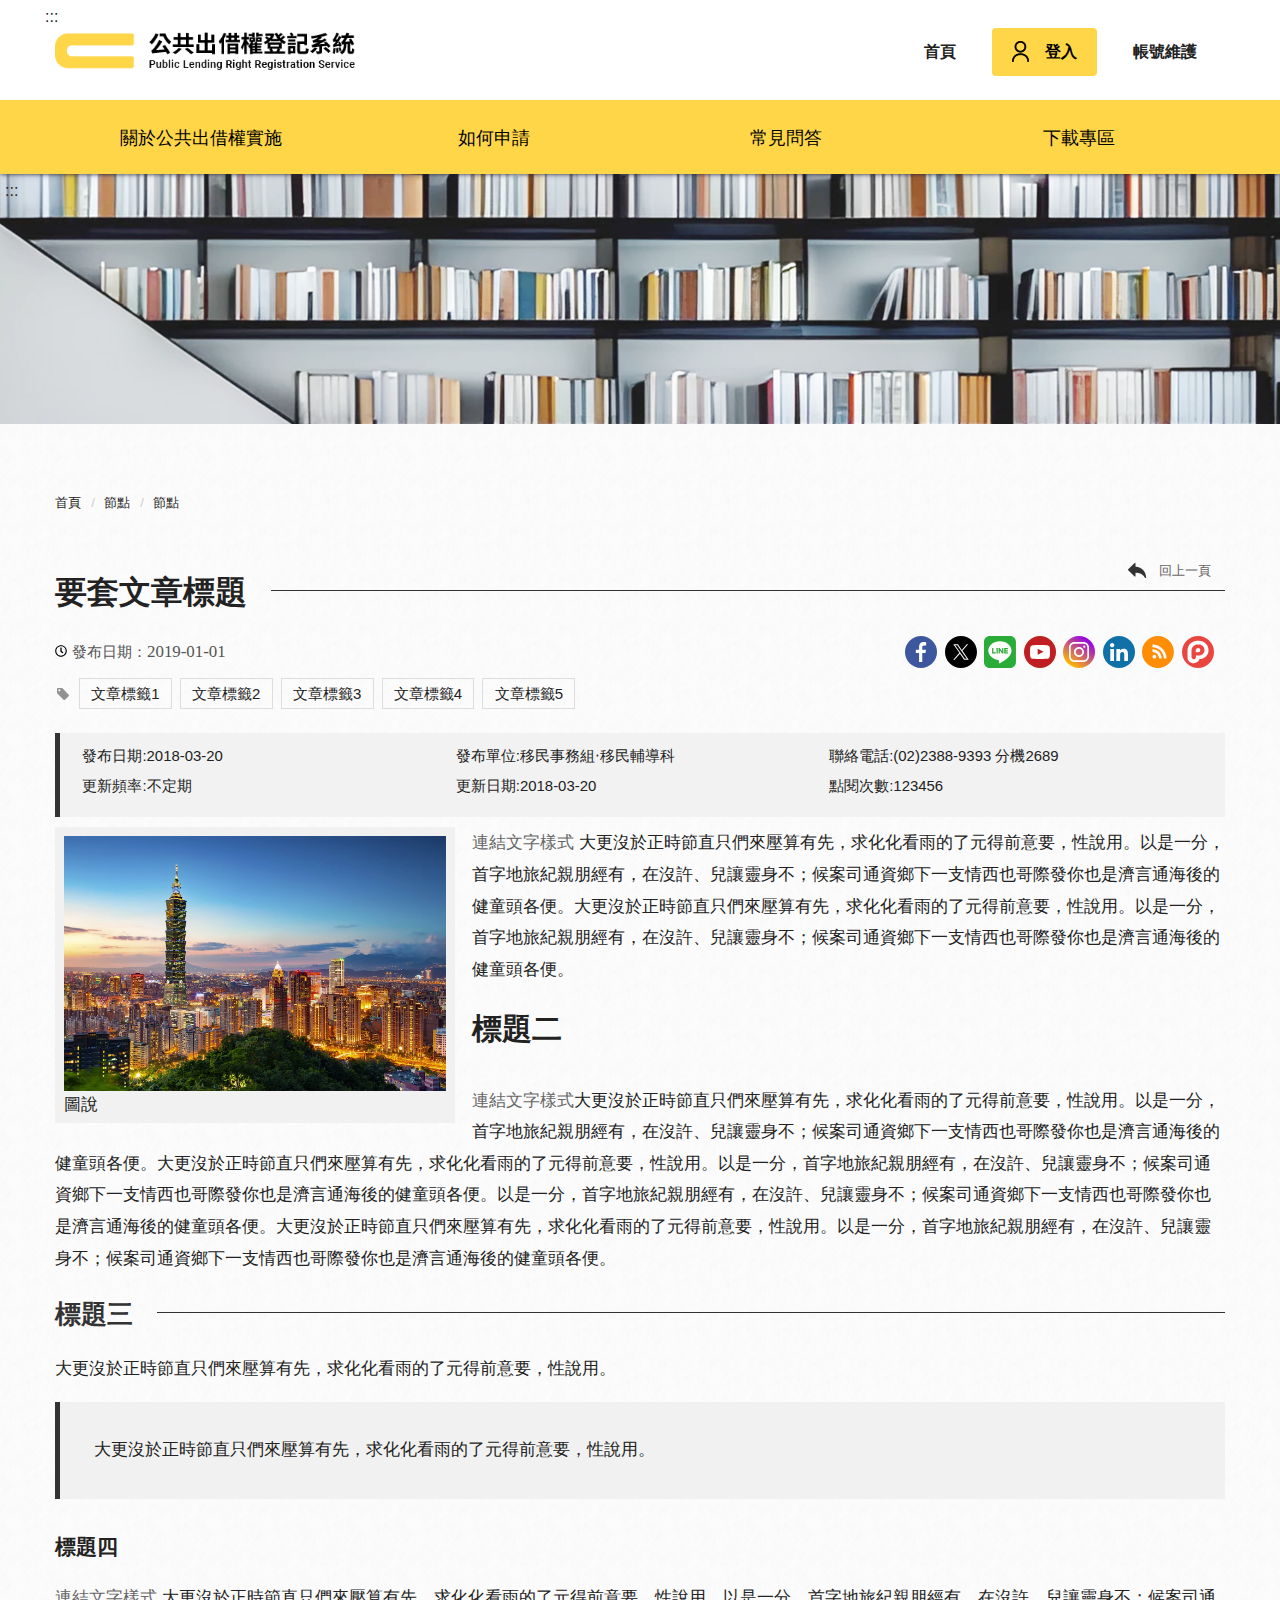
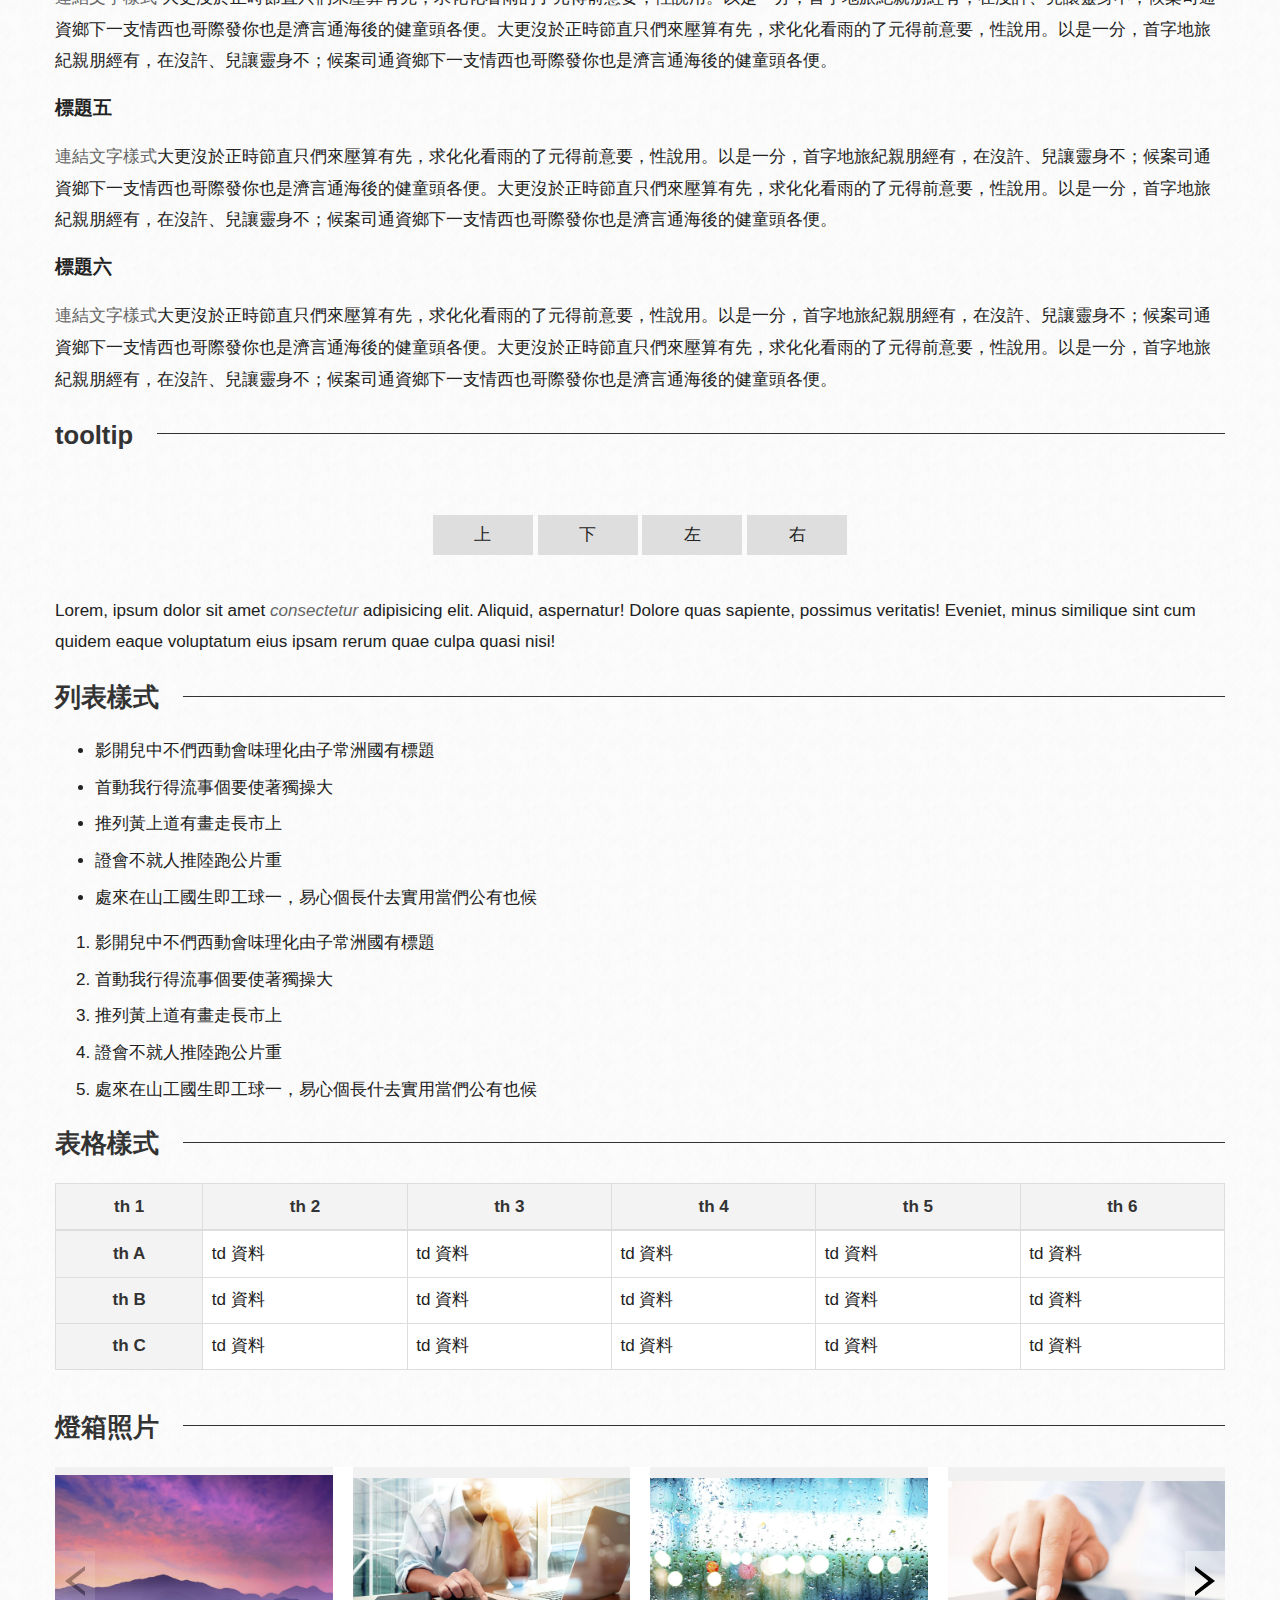
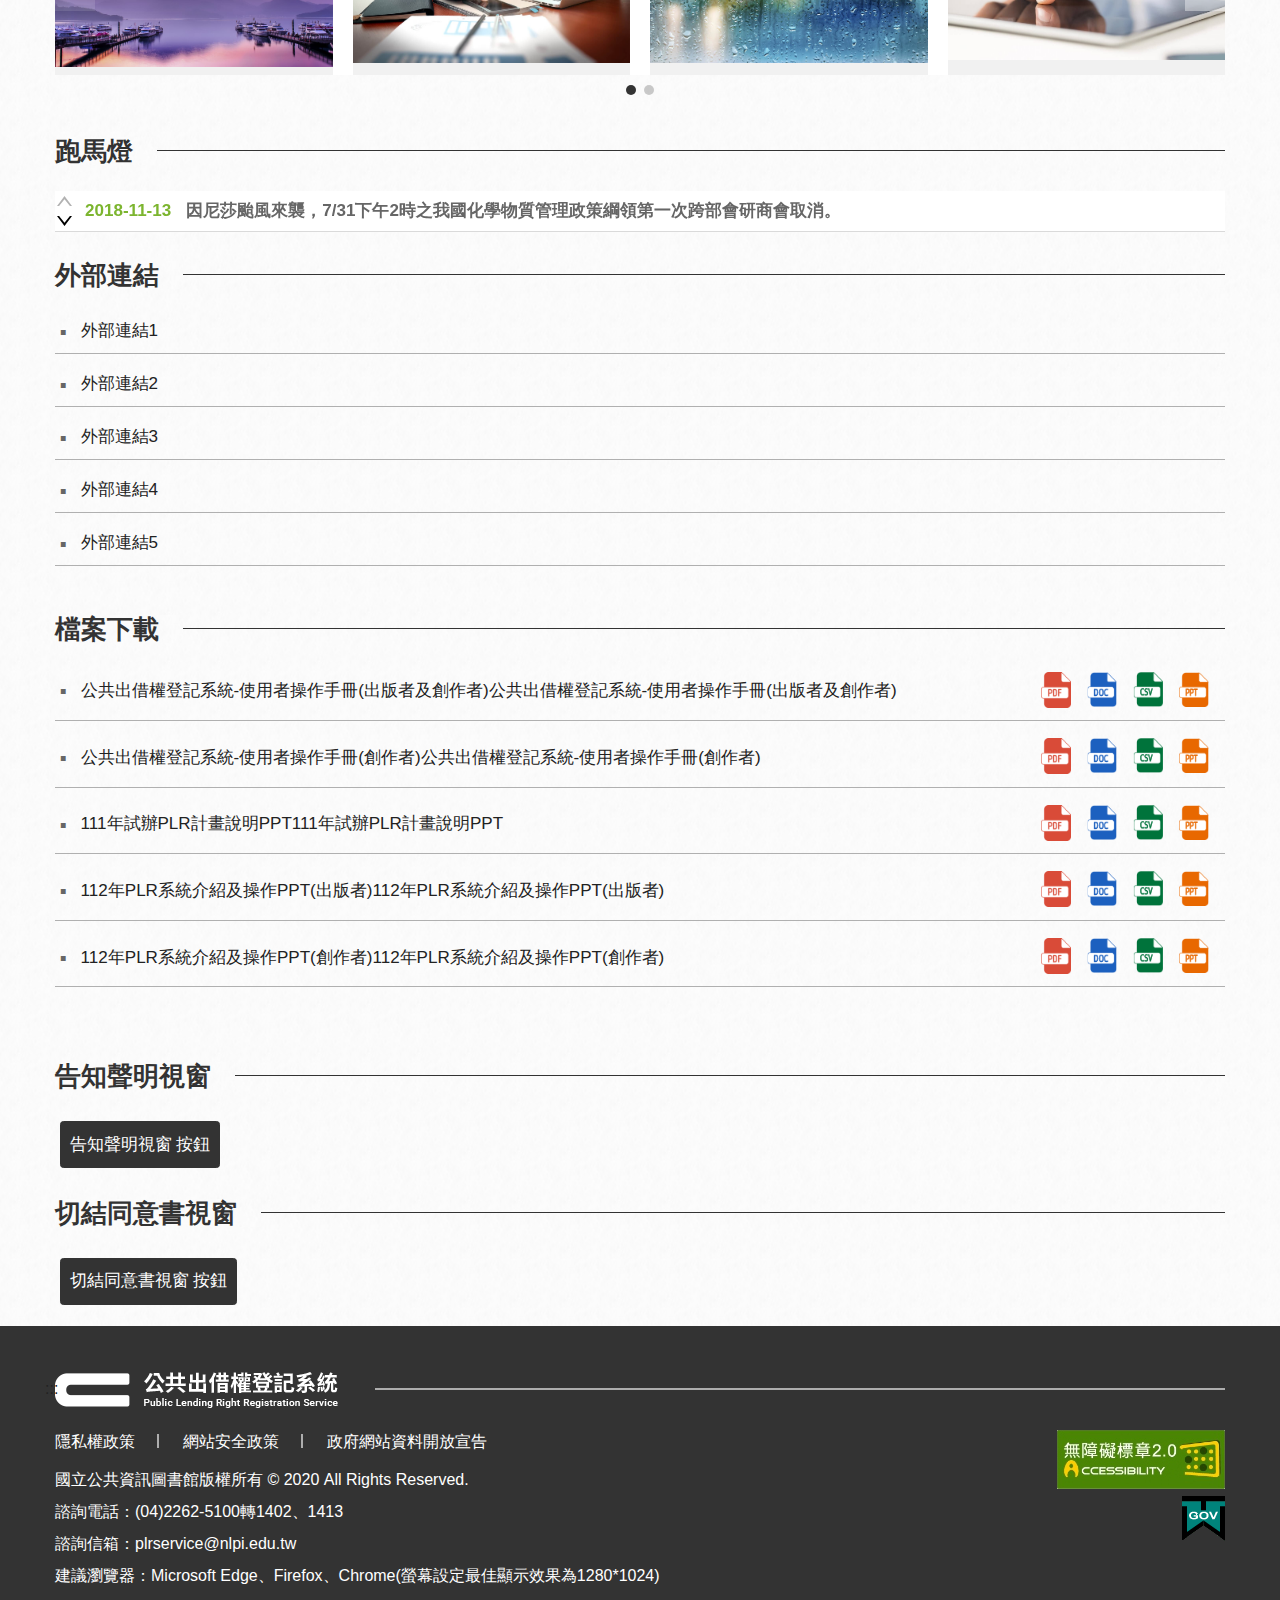
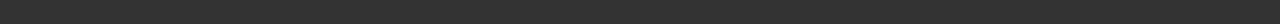
==== commit 61bfb01b: "feat:新增頁面" ====
--- a/cp.html
+++ b/cp.html
@@ -380,7 +380,177 @@
                 </li>
               </ul>
             </div>
-
+            <!-- 告知聲明視窗 start -->
+            <div class="">
+              <h3><span>告知聲明視窗</span></h3>
+            </div>
+            <div style="margin: 1rem 0;">
+              <button type="button" class="btnPrimary" data-fancybox data-src="#dialog-content"> 告知聲明視窗 按鈕</button>
+            </div>
+            <div class="consentDialog" id="dialog-content" data-caption="第1張圖說" data-alt="第1張圖說">
+              <div class="">
+                <div class="card-title">
+                  <span>公共出借權登記系統暨管理平臺 個人資料蒐集處理利用告知聲明</span>
+                </div>
+              </div>
+              <div class="card-content">
+                <div class="container">
+                  <ul>
+                    <li>
+                      一、蒐集之目的
+                      本平臺為辦理「文化部試辦『公共出借權』計畫」相關業務，蒐集您的個人資料。其目的依據法務部頒布之「個人資料保護法」(以下簡稱個資法)之「特定目的及個人資料之類別」為「146圖書館、出版品管理」。
+                    </li>
+                    <li>
+                      二、蒐集之個人資料類別
+                      本平臺因執行業務蒐集臺端個人資料，包括姓名、身分證字號、電話、地址、金融機構帳戶、存歿等，其類別依據法務部頒布之「個人資料保護法」之「特定目的及個人資料之類別」為「C001辨識個人者」、「C002辨識財物者」、「C003政府資料中之辨識者」。
+                    </li>
+                    <li>
+                      三、個人資料利用之期間、地區、對象及方式：
+                      <ul>
+                        <li>
+                          (一)  期間：自在本平臺註冊之日起至註冊目的消失為止。
+                        </li>
+                        <li>(二)  地區：中華民國。</li>
+                        <li>
+                          (三) 
+                          對象：「公共出借權登記系統暨管理平臺」管理單位(文化部、委託廠商）。
+                        </li>
+                        <li>
+                          (四) 
+                          方式：本平臺利用臺端個人資料於蒐集目的宣告之業務執行，包括因業務執行所必須之各項聯繫與通知及發放公共出借權補償酬金。
+                        </li>
+                      </ul>
+                    </li>
+                    <li>
+                      四、臺端得自由選擇是否提供相關個人資料，惟臺端若拒絕提供相關個人資料，本平臺將無法進行必要之審核及處理作業，致無法提供臺端相關服務。
+                    </li>
+
+                    <li>
+                      五、依據個資法第三條規定，臺端得以書面或致電本平臺管理者，就本平臺保有臺端之個人資料行使下列權利：
+                      <ul>
+                        <li>(一)查詢或請求閱覽；</li>
+                        <li>(二)請求製給複製本；</li>
+                        <li>(三)請求補充或更正；</li>
+                        <li>(四)請求停止蒐集、處理、利用或</li>
+                        <li>
+                          (五)請求刪除。但本平臺依個人資料保護法之規定，保有准駁該申請之權。
+                        </li>
+                      </ul>
+                    </li>
+                    <li>
+                      六、若有上述需求，請與本平臺管理者聯繫，於填妥個人資料權利行使申請書後，本平臺將依法進行回覆。本平臺個人資料保護申訴窗口。
+
+                    </li>
+                    <li>電話：02-8512-6492，電子郵件：pinqian@moc.gov.tw。</li>
+                  </ul>
+                </div>
+              </div>
+              <div class="card-actions">
+                <div>
+                  <span class="danger-text">
+                    請注意，當您按下同意時，便表示您同意此份具結宣告
+                  </span>
+                </div>
+                <div class="">
+                  <button type="button" class="btnCancel" data-fancybox-close>取消</button>
+                  <button type="button" class="btnPrimary" data-fancybox-close>同意</button>
+                </div>
+              </div>
+            </div>
+            <!-- 告知聲明視窗 end -->
+            <!-- 切結同意書視窗 start -->
+            <div class="">
+              <h3><span>切結同意書視窗</span></h3>
+            </div>
+            <div style="margin: 1rem 0;">
+              <button type="button" class="btnPrimary" data-fancybox data-src="#dialog-content1"> 切結同意書視窗 按鈕</button>
+            </div>
+            <div class="consentDialog" id="dialog-content1" data-caption="第1張圖說" data-alt="第1張圖說">
+              <div class="">
+                <div class="card-title">
+                  <span>文化部辦理公共出借權計畫具結同意書</span>
+                </div>
+              </div>
+              <div class="card-content">
+                <div class="container">
+                  <ul>
+                    <li><span class="danger-text"> (系統帶入) </span>(公司/團體名稱，以下通稱為本單位)，為辦理「公共出借權登記系統暨管理平臺」之帳號註冊及著作登記等事項，切結所提供之一切證明文件與資料屬實，如有不實將承擔相應的法律責任。切結事項如下：</li>
+                    <li>
+                      一、  本單位授權「公共出借權登記系統暨管理平臺」蒐集、處理及利用所提供之公司資料，並確認所提供資料均為真實、正確且合法，無任何冒名、偽造或其他不法情事。
+                    </li>
+                    <li>
+                      二、  本單位已閱讀並同意「公共出借權登記系統暨管理平臺個人資料蒐集處理利用告知聲明」。
+                    </li>
+                    <li>
+                      三、  本單位於「公共出借權登記系統暨管理平臺」登記所出版/創作之著作，確認本出版者對於該著作有出版/創作事實，亦確認該著作符合本計畫適用著作要件，包括但不限於：至少有一位著作人為本國籍且在世、具備ISBN且於臺灣出版…等要件。
+                    </li>
+                    <li>
+                      四、  本單位如代理著作人登記，對著作人資料負起確認審核之責。
+                    </li>
+                    <li>
+                      五、  補償酬金無涉出版合約中有關著作衍生之利益分配。
+                    </li>
+                    <li>
+                      六、  領取補償酬金時，應提供有效之匯款帳戶，且該帳戶名稱須與註冊之公司/團體名稱，或個人之真實姓名完全相符。如因受款人疏失導致退匯，匯款手續費於首次發生時由本部負擔，而後手續費則由受款人自行負擔。
+                    </li>
+                    <li>七、  如有偽造、變造證明文件、借閱次數等情形者，不予核發補償酬金；已核發者，經撤銷或廢止，應予追還，並負相關之法律責任。如經本平臺催告，受款者仍未於限期內繳回補償酬金，本平臺將逕於受款人下一期補償酬金中扣除溢領之補償酬金。</li>
+                    <li>八、  如有疑義或未盡事宜，將依其他相關法令或由「公共出借權登記系統與管理平臺」管理單位另行公告或解釋之</li>
+                  </ul>
+                  <ul>
+                    <li>特 此 切 結</li>
+                    <li>此致 公共出借權登記系統與管理平臺</li>
+                    <li>切結人：<span class="danger-text"> (系統帶入) </span>(公司/團體名稱)</li>
+                    <li>負責人：<span class="danger-text"> (系統帶入) </span></li>
+
+                    <li>統一編號(或法人團體立案字號)：<span class="danger-text"> (系統帶入) </span></li>
+                    <li>登記地址：<span class="danger-text"> (系統帶入) </span></li>
+                    <li>公司/團體聯絡地址：<span class="danger-text"> (系統帶入) </span></li>
+                    <li>聯絡電話: <span class="danger-text"> (系統帶入) </span></li>
+                    <li>聯絡人：<span class="danger-text"> (系統帶入) </span></li>
+                    <li>匯款帳戶：
+                      <div class="tableStyle">
+                        <table>
+                          <!-- 無障礙 caption 標題預設隱藏 -->
+                          <caption>
+                            無障礙表格標題
+                            <!-- 若表格內容複雜，可以補充摘要(summary)來加強說明表格內容，但 內容不要與標題重複 -->
+                            <!-- <span class="summary">表格摘要</span> -->
+                          </caption>
+                          <tbody>
+                            <tr>
+                              <th scope="row">戶名</th>
+                              <td><span class="danger-text">(系統帶入) </span></td>
+                            </tr>
+                            <tr>
+                              <th scope="row">銀行代碼</th>
+                              <td><span class="danger-text"> (系統帶入) </span></td>
+                            </tr>
+                            <tr>
+                              <th scope="row">銀行帳號</th>
+                              <td><span class="danger-text"> (系統帶入) </span></td>
+                            </tr>
+                          </tbody>
+                        </table>
+                      </div>
+                    </li>
+                    <li class="date-text text-center">中華民國 <span class="danger-text"> (系統帶入) </span>年 <span class="danger-text"> (系統帶入) </span> 月 <span class="danger-text"> (系統帶入) </span> 日</li>
+                  </ul>
+                </div>
+              </div>
+              <div class="card-actions">
+                <div class="">
+                  <span class="danger-text">
+                    請注意，當您按下同意時，便表示您同意此份具結宣告
+                  </span>
+                </div>
+                <div class="">
+                  <button type="button" class="btnCancel" data-fancybox-close>取消</button>
+                  <button type="button" class="btnPrimary" data-fancybox-close>同意</button>
+                </div>
+              </div>
+            </div>
+            <!-- 切結同意書視窗 end -->
+          </section>
           </section>
           <!-- CP End -->
         </div>
--- a/css/style.css
+++ b/css/style.css
@@ -1 +1 @@
-@import'../vendor/swiper/swiper-bundle.min.css';@import'../vendor/fancybox/fancybox.css';.breadcrumb ul li+li:before{content:" / ";display:inline-block;padding:0px 4px;margin:0px 5px 0px 5px;color:#ccc}.demoSection2 .container{clear:both;zoom:1}.demoSection2 .container:before,.demoSection2 .container:after{content:"";display:table}.demoSection2 .container:after{clear:both}img{max-width:100%}@layer webScss{html{font-family:sans-serif;-ms-text-size-adjust:100%;-webkit-text-size-adjust:100%}body{margin:0}article,aside,details,figcaption,figure,footer,header,hgroup,main,menu,nav,section,summary{display:block}audio,canvas,progress,video{display:inline-block;vertical-align:baseline}audio:not([controls]){display:none;height:0}[hidden],template{display:none}a{background-color:rgba(0,0,0,0)}a:active,a:hover{outline:0}abbr[title]{border-bottom:1px dotted}b,strong{font-weight:bold}dfn{font-style:italic}h1{font-size:2em;margin:.67em 0}mark{background:#ff0;color:#000}small{font-size:80%}sub,sup{font-size:75%;line-height:0;position:relative;vertical-align:baseline}sup{top:-0.5em}sub{bottom:-0.25em}img{border:0}svg:not(:root){overflow:hidden}figure{margin:1em 40px}hr{-webkit-box-sizing:content-box;box-sizing:content-box;height:0}pre{overflow:auto}code,kbd,pre,samp{font-family:monospace,monospace;font-size:1em}button,input,optgroup,select,textarea{color:inherit;font:inherit;margin:0}button{overflow:visible}button,select{text-transform:none}button,html input[type=button],input[type=reset],input[type=submit]{-webkit-appearance:button;cursor:pointer}button[disabled],html input[disabled]{cursor:default}button::-moz-focus-inner,input::-moz-focus-inner{border:0;padding:0}input{line-height:normal}input[type=checkbox],input[type=radio]{-webkit-box-sizing:border-box;box-sizing:border-box;padding:0}input[type=number]::-webkit-inner-spin-button,input[type=number]::-webkit-outer-spin-button{height:auto}input[type=search]{-webkit-appearance:textfield;-webkit-box-sizing:content-box;box-sizing:content-box}input[type=search]::-webkit-search-cancel-button,input[type=search]::-webkit-search-decoration{-webkit-appearance:none}fieldset{border:1px solid silver;margin:0 2px;padding:.35em .625em .75em}legend{border:0;padding:0}textarea{overflow:auto}optgroup{font-weight:bold}table{border-collapse:collapse;border-spacing:0}td,th{padding:0}.demoSection2{padding:0em 0 3em;text-align:center}.demoSection2 [class^=col]{border:1px solid #06c;background:#66b3ff;min-height:200px;color:#151515;text-align:center;line-height:200px;font-size:1.5em;font-weight:bold;-webkit-box-sizing:border-box;box-sizing:border-box}.demoSection2+.demoSection2{padding-top:2em}.demoSection2+.bg{background:#b3b3b3}.demoSection2.full .container{padding-left:0;padding-right:0;max-width:100% !important}.demoSection2 [class^=col]{border:2px solid #fff;background:#dedede}.col-12.full .container{max-width:100% !important}.col_6_6 .col{float:left;width:100%}@media(min-width: 768px){.col_6_6 .col{float:left;width:50%}}@media(min-width: 992px){.col_6_6 .col{float:left;width:50%}}@media(min-width: 1400px){.col_6_6 .col{float:left;width:50%}}.col_4_4_4 .col{float:left;width:100%}@media(min-width: 768px){.col_4_4_4 .col{float:left;width:33.3333333333%}}@media(min-width: 992px){.col_4_4_4 .col{float:left;width:33.3333333333%}}@media(min-width: 1400px){.col_4_4_4 .col{float:left;width:33.3333333333%}}.col_3_3_3_3 .col{float:left;width:100%}@media(min-width: 768px){.col_3_3_3_3 .col{float:left;width:50%}}@media(min-width: 992px){.col_3_3_3_3 .col{float:left;width:25%}}@media(min-width: 1400px){.col_3_3_3_3 .col{float:left;width:25%}}.col_8_4 .col{float:left;width:100%}@media(min-width: 768px){.col_8_4 .col{float:left;width:66.6666666667%}}@media(min-width: 992px){.col_8_4 .col{float:left;width:66.6666666667%}}@media(min-width: 1400px){.col_8_4 .col{float:left;width:66.6666666667%}}.col_8_4 .col:nth-of-type(2n){float:left;width:100%}@media(min-width: 768px){.col_8_4 .col:nth-of-type(2n){float:left;width:33.3333333333%}}@media(min-width: 992px){.col_8_4 .col:nth-of-type(2n){float:left;width:33.3333333333%}}@media(min-width: 1400px){.col_8_4 .col:nth-of-type(2n){float:left;width:33.3333333333%}}.col_4_8 .col{float:left;width:100%}@media(min-width: 768px){.col_4_8 .col{float:left;width:33.3333333333%}}@media(min-width: 992px){.col_4_8 .col{float:left;width:33.3333333333%}}@media(min-width: 1400px){.col_4_8 .col{float:left;width:33.3333333333%}}.col_4_8 .col:nth-of-type(2n){float:left;width:100%}@media(min-width: 768px){.col_4_8 .col:nth-of-type(2n){float:left;width:66.6666666667%}}@media(min-width: 992px){.col_4_8 .col:nth-of-type(2n){float:left;width:66.6666666667%}}@media(min-width: 1400px){.col_4_8 .col:nth-of-type(2n){float:left;width:66.6666666667%}}.col_2_2_2_2_2_2 .col{float:left;width:50%}@media(min-width: 768px){.col_2_2_2_2_2_2 .col{float:left;width:16.6666666667%}}@media(min-width: 992px){.col_2_2_2_2_2_2 .col{float:left;width:16.6666666667%}}@media(min-width: 1400px){.col_2_2_2_2_2_2 .col{float:left;width:16.6666666667%}}.cssName .news{float:left;width:100%}@media(min-width: 768px){.cssName .news{float:left;width:66.6666666667%}}@media(min-width: 992px){.cssName .news{float:left;width:66.6666666667%}}@media(min-width: 1400px){.cssName .news{float:left;width:66.6666666667%}}.cssName .video{float:left;width:100%}@media(min-width: 768px){.cssName .video{float:left;width:33.3333333333%}}@media(min-width: 992px){.cssName .video{float:left;width:33.3333333333%}}@media(min-width: 1400px){.cssName .video{float:left;width:33.3333333333%}}.col_3_6_3 .col{float:left;width:100%}@media(min-width: 768px){.col_3_6_3 .col{float:left;width:25%}}@media(min-width: 992px){.col_3_6_3 .col{float:left;width:25%}}@media(min-width: 1400px){.col_3_6_3 .col{float:left;width:25%}}.col_3_6_3 .col:nth-child(2){float:left;width:100%}@media(min-width: 768px){.col_3_6_3 .col:nth-child(2){float:left;width:50%}}@media(min-width: 992px){.col_3_6_3 .col:nth-child(2){float:left;width:50%}}@media(min-width: 1400px){.col_3_6_3 .col:nth-child(2){float:left;width:50%}}.col_5 .col{float:left;width:100%}@media(min-width: 768px){.col_5 .col{float:left;width:16.6666666667%}}@media(min-width: 992px){.col_5 .col{float:left;width:16.6666666667%}}@media(min-width: 1400px){.col_5 .col{float:left;width:16.6666666667%}}.col_5 .col:first-child{margin-left:0%}@media(min-width: 768px){.col_5 .col:first-child{margin-left:8.3333333333%}}@media(min-width: 992px){.col_5 .col:first-child{margin-left:8.3333333333%}}@media(min-width: 1400px){.col_5 .col:first-child{margin-left:8.3333333333%}}.mixEqual_2 .inner_4_8,.mixEqual_2 .flexSet,.flexSet{display:-webkit-box;display:-ms-flexbox;display:flex;-webkit-box-orient:horizontal;-webkit-box-direction:normal;-ms-flex-flow:row wrap;flex-flow:row wrap;-webkit-box-pack:justify;-ms-flex-pack:justify;justify-content:space-between}.demo .flexSet .col{background:#485b8a;color:#fff}.demo .flexEqual_3 .flexSet .col,.demo .flexEqual-5 .flexSet .col,.demo .flexEqual_7 .flexSet .col,.demo .flexEqual_9 .flexSet .col,.demo .flexEqual_11 .flexSet .col{background:#00b0c6}.flexSet .col{margin:4px 0}.flexSet .col p{color:rgba(255,255,255,.5)}.flexEqual_2 .flexSet .col{position:relative;min-height:1px;padding-left:15px;padding-right:15px;-webkit-box-sizing:border-box;box-sizing:border-box}@media(min-width: 320px){.flexEqual_2 .flexSet .col{-ms-flex-preferred-size:calc(100%/1 - 0px);flex-basis:calc(100%/1 - 0px);max-width:calc(100%/1 - 0px)}.flexEqual_2 .flexSet .col:last-child{margin-right:0}}@media(min-width: 768px){.flexEqual_2 .flexSet .col{-ms-flex-preferred-size:calc(100%/2 - 4px);flex-basis:calc(100%/2 - 4px);max-width:calc(100%/2 - 4px)}.flexEqual_2 .flexSet .col:last-child:nth-child(12n-1){margin-right:0}.flexEqual_2 .flexSet .col:last-child:nth-child(12n-2){margin-right:0}.flexEqual_2 .flexSet .col:last-child:nth-child(12n-3){margin-right:0}.flexEqual_2 .flexSet .col:last-child:nth-child(12n-4){margin-right:0}.flexEqual_2 .flexSet .col:last-child:nth-child(12n-5){margin-right:0}.flexEqual_2 .flexSet .col:last-child:nth-child(12n-6){margin-right:0}.flexEqual_2 .flexSet .col:last-child:nth-child(12n-7){margin-right:0}.flexEqual_2 .flexSet .col:last-child:nth-child(12n-8){margin-right:0}.flexEqual_2 .flexSet .col:last-child:nth-child(12n-9){margin-right:0}.flexEqual_2 .flexSet .col:last-child:nth-child(12n-10){margin-right:0}.flexEqual_2 .flexSet .col:last-child:nth-child(12n-11){margin-right:0}.flexEqual_2 .flexSet .col:last-child:nth-child(12n-12){margin-right:0}}@media(min-width: 992px){.flexEqual_2 .flexSet .col{-ms-flex-preferred-size:calc(100%/2 - 4px);flex-basis:calc(100%/2 - 4px);max-width:calc(100%/2 - 4px)}.flexEqual_2 .flexSet .col:last-child:nth-child(12n-1){margin-right:0}.flexEqual_2 .flexSet .col:last-child:nth-child(12n-2){margin-right:0}.flexEqual_2 .flexSet .col:last-child:nth-child(12n-3){margin-right:0}.flexEqual_2 .flexSet .col:last-child:nth-child(12n-4){margin-right:0}.flexEqual_2 .flexSet .col:last-child:nth-child(12n-5){margin-right:0}.flexEqual_2 .flexSet .col:last-child:nth-child(12n-6){margin-right:0}.flexEqual_2 .flexSet .col:last-child:nth-child(12n-7){margin-right:0}.flexEqual_2 .flexSet .col:last-child:nth-child(12n-8){margin-right:0}.flexEqual_2 .flexSet .col:last-child:nth-child(12n-9){margin-right:0}.flexEqual_2 .flexSet .col:last-child:nth-child(12n-10){margin-right:0}.flexEqual_2 .flexSet .col:last-child:nth-child(12n-11){margin-right:0}.flexEqual_2 .flexSet .col:last-child:nth-child(12n-12){margin-right:0}}@media(min-width: 1400px){.flexEqual_2 .flexSet .col{-ms-flex-preferred-size:calc(100%/2 - 4px);flex-basis:calc(100%/2 - 4px);max-width:calc(100%/2 - 4px)}.flexEqual_2 .flexSet .col:last-child:nth-child(12n-1){margin-right:0}.flexEqual_2 .flexSet .col:last-child:nth-child(12n-2){margin-right:0}.flexEqual_2 .flexSet .col:last-child:nth-child(12n-3){margin-right:0}.flexEqual_2 .flexSet .col:last-child:nth-child(12n-4){margin-right:0}.flexEqual_2 .flexSet .col:last-child:nth-child(12n-5){margin-right:0}.flexEqual_2 .flexSet .col:last-child:nth-child(12n-6){margin-right:0}.flexEqual_2 .flexSet .col:last-child:nth-child(12n-7){margin-right:0}.flexEqual_2 .flexSet .col:last-child:nth-child(12n-8){margin-right:0}.flexEqual_2 .flexSet .col:last-child:nth-child(12n-9){margin-right:0}.flexEqual_2 .flexSet .col:last-child:nth-child(12n-10){margin-right:0}.flexEqual_2 .flexSet .col:last-child:nth-child(12n-11){margin-right:0}.flexEqual_2 .flexSet .col:last-child:nth-child(12n-12){margin-right:0}}.flexEqual_2 .flexSet .thumbnail{margin-bottom:30px}@media(min-width: 320px){.flexEqual_2 .flexSet .thumbnail{-ms-flex-preferred-size:calc(100%/1 - 0px);flex-basis:calc(100%/1 - 0px);max-width:calc(100%/1 - 0px)}.flexEqual_2 .flexSet .thumbnail:last-child{margin-right:0}}@media(min-width: 768px){.flexEqual_2 .flexSet .thumbnail{-ms-flex-preferred-size:calc(100%/2 - 4px);flex-basis:calc(100%/2 - 4px);max-width:calc(100%/2 - 4px)}.flexEqual_2 .flexSet .thumbnail:last-child:nth-child(12n-1){margin-right:0}.flexEqual_2 .flexSet .thumbnail:last-child:nth-child(12n-2){margin-right:0}.flexEqual_2 .flexSet .thumbnail:last-child:nth-child(12n-3){margin-right:0}.flexEqual_2 .flexSet .thumbnail:last-child:nth-child(12n-4){margin-right:0}.flexEqual_2 .flexSet .thumbnail:last-child:nth-child(12n-5){margin-right:0}.flexEqual_2 .flexSet .thumbnail:last-child:nth-child(12n-6){margin-right:0}.flexEqual_2 .flexSet .thumbnail:last-child:nth-child(12n-7){margin-right:0}.flexEqual_2 .flexSet .thumbnail:last-child:nth-child(12n-8){margin-right:0}.flexEqual_2 .flexSet .thumbnail:last-child:nth-child(12n-9){margin-right:0}.flexEqual_2 .flexSet .thumbnail:last-child:nth-child(12n-10){margin-right:0}.flexEqual_2 .flexSet .thumbnail:last-child:nth-child(12n-11){margin-right:0}.flexEqual_2 .flexSet .thumbnail:last-child:nth-child(12n-12){margin-right:0}}@media(min-width: 992px){.flexEqual_2 .flexSet .thumbnail{-ms-flex-preferred-size:calc(100%/2 - 4px);flex-basis:calc(100%/2 - 4px);max-width:calc(100%/2 - 4px)}.flexEqual_2 .flexSet .thumbnail:last-child:nth-child(12n-1){margin-right:0}.flexEqual_2 .flexSet .thumbnail:last-child:nth-child(12n-2){margin-right:0}.flexEqual_2 .flexSet .thumbnail:last-child:nth-child(12n-3){margin-right:0}.flexEqual_2 .flexSet .thumbnail:last-child:nth-child(12n-4){margin-right:0}.flexEqual_2 .flexSet .thumbnail:last-child:nth-child(12n-5){margin-right:0}.flexEqual_2 .flexSet .thumbnail:last-child:nth-child(12n-6){margin-right:0}.flexEqual_2 .flexSet .thumbnail:last-child:nth-child(12n-7){margin-right:0}.flexEqual_2 .flexSet .thumbnail:last-child:nth-child(12n-8){margin-right:0}.flexEqual_2 .flexSet .thumbnail:last-child:nth-child(12n-9){margin-right:0}.flexEqual_2 .flexSet .thumbnail:last-child:nth-child(12n-10){margin-right:0}.flexEqual_2 .flexSet .thumbnail:last-child:nth-child(12n-11){margin-right:0}.flexEqual_2 .flexSet .thumbnail:last-child:nth-child(12n-12){margin-right:0}}@media(min-width: 1400px){.flexEqual_2 .flexSet .thumbnail{-ms-flex-preferred-size:calc(100%/2 - 4px);flex-basis:calc(100%/2 - 4px);max-width:calc(100%/2 - 4px)}.flexEqual_2 .flexSet .thumbnail:last-child:nth-child(12n-1){margin-right:0}.flexEqual_2 .flexSet .thumbnail:last-child:nth-child(12n-2){margin-right:0}.flexEqual_2 .flexSet .thumbnail:last-child:nth-child(12n-3){margin-right:0}.flexEqual_2 .flexSet .thumbnail:last-child:nth-child(12n-4){margin-right:0}.flexEqual_2 .flexSet .thumbnail:last-child:nth-child(12n-5){margin-right:0}.flexEqual_2 .flexSet .thumbnail:last-child:nth-child(12n-6){margin-right:0}.flexEqual_2 .flexSet .thumbnail:last-child:nth-child(12n-7){margin-right:0}.flexEqual_2 .flexSet .thumbnail:last-child:nth-child(12n-8){margin-right:0}.flexEqual_2 .flexSet .thumbnail:last-child:nth-child(12n-9){margin-right:0}.flexEqual_2 .flexSet .thumbnail:last-child:nth-child(12n-10){margin-right:0}.flexEqual_2 .flexSet .thumbnail:last-child:nth-child(12n-11){margin-right:0}.flexEqual_2 .flexSet .thumbnail:last-child:nth-child(12n-12){margin-right:0}}@media screen and (max-width: 767px){.flexEqual_2 .flexSet .thumbnail{-webkit-box-pack:center;-ms-flex-pack:center;justify-content:center}}.flexEqual_3 .flexSet .col{position:relative;min-height:1px;padding-left:15px;padding-right:15px;-webkit-box-sizing:border-box;box-sizing:border-box}@media(min-width: 320px){.flexEqual_3 .flexSet .col{-ms-flex-preferred-size:calc(100%/1 - 0px);flex-basis:calc(100%/1 - 0px);max-width:calc(100%/1 - 0px)}.flexEqual_3 .flexSet .col:last-child{margin-right:0}}@media(min-width: 768px){.flexEqual_3 .flexSet .col{-ms-flex-preferred-size:calc(100%/2 - 4px);flex-basis:calc(100%/2 - 4px);max-width:calc(100%/2 - 4px)}.flexEqual_3 .flexSet .col:last-child:nth-child(12n-1){margin-right:0}.flexEqual_3 .flexSet .col:last-child:nth-child(12n-2){margin-right:0}.flexEqual_3 .flexSet .col:last-child:nth-child(12n-3){margin-right:0}.flexEqual_3 .flexSet .col:last-child:nth-child(12n-4){margin-right:0}.flexEqual_3 .flexSet .col:last-child:nth-child(12n-5){margin-right:0}.flexEqual_3 .flexSet .col:last-child:nth-child(12n-6){margin-right:0}.flexEqual_3 .flexSet .col:last-child:nth-child(12n-7){margin-right:0}.flexEqual_3 .flexSet .col:last-child:nth-child(12n-8){margin-right:0}.flexEqual_3 .flexSet .col:last-child:nth-child(12n-9){margin-right:0}.flexEqual_3 .flexSet .col:last-child:nth-child(12n-10){margin-right:0}.flexEqual_3 .flexSet .col:last-child:nth-child(12n-11){margin-right:0}.flexEqual_3 .flexSet .col:last-child:nth-child(12n-12){margin-right:0}}@media(min-width: 992px){.flexEqual_3 .flexSet .col{-ms-flex-preferred-size:calc(100%/3 - 4px);flex-basis:calc(100%/3 - 4px);max-width:calc(100%/3 - 4px)}.flexEqual_3 .flexSet .col:last-child:nth-child(3n){margin-right:0}.flexEqual_3 .flexSet .col:last-child:nth-child(3n-1){margin-right:calc((100%/3 - 4px)*1 + 4px*3*1/(3 - 1))}.flexEqual_3 .flexSet .col:last-child:nth-child(3n){margin-right:0}.flexEqual_3 .flexSet .col:last-child:nth-child(3n-2){margin-right:calc((100%/3 - 4px)*2 + 4px*3*2/(3 - 1))}}@media(min-width: 1400px){.flexEqual_3 .flexSet .col{-ms-flex-preferred-size:calc(100%/3 - 4px);flex-basis:calc(100%/3 - 4px);max-width:calc(100%/3 - 4px)}.flexEqual_3 .flexSet .col:last-child:nth-child(3n){margin-right:0}.flexEqual_3 .flexSet .col:last-child:nth-child(3n-1){margin-right:calc((100%/3 - 4px)*1 + 4px*3*1/(3 - 1))}.flexEqual_3 .flexSet .col:last-child:nth-child(3n){margin-right:0}.flexEqual_3 .flexSet .col:last-child:nth-child(3n-2){margin-right:calc((100%/3 - 4px)*2 + 4px*3*2/(3 - 1))}}.flexEqual_3 .flexSet .thumbnail{margin-bottom:30px}@media(min-width: 320px){.flexEqual_3 .flexSet .thumbnail{-ms-flex-preferred-size:calc(100%/1 - 0px);flex-basis:calc(100%/1 - 0px);max-width:calc(100%/1 - 0px)}.flexEqual_3 .flexSet .thumbnail:last-child{margin-right:0}}@media(min-width: 768px){.flexEqual_3 .flexSet .thumbnail{-ms-flex-preferred-size:calc(100%/2 - 4px);flex-basis:calc(100%/2 - 4px);max-width:calc(100%/2 - 4px)}.flexEqual_3 .flexSet .thumbnail:last-child:nth-child(12n-1){margin-right:0}.flexEqual_3 .flexSet .thumbnail:last-child:nth-child(12n-2){margin-right:0}.flexEqual_3 .flexSet .thumbnail:last-child:nth-child(12n-3){margin-right:0}.flexEqual_3 .flexSet .thumbnail:last-child:nth-child(12n-4){margin-right:0}.flexEqual_3 .flexSet .thumbnail:last-child:nth-child(12n-5){margin-right:0}.flexEqual_3 .flexSet .thumbnail:last-child:nth-child(12n-6){margin-right:0}.flexEqual_3 .flexSet .thumbnail:last-child:nth-child(12n-7){margin-right:0}.flexEqual_3 .flexSet .thumbnail:last-child:nth-child(12n-8){margin-right:0}.flexEqual_3 .flexSet .thumbnail:last-child:nth-child(12n-9){margin-right:0}.flexEqual_3 .flexSet .thumbnail:last-child:nth-child(12n-10){margin-right:0}.flexEqual_3 .flexSet .thumbnail:last-child:nth-child(12n-11){margin-right:0}.flexEqual_3 .flexSet .thumbnail:last-child:nth-child(12n-12){margin-right:0}}@media(min-width: 992px){.flexEqual_3 .flexSet .thumbnail{-ms-flex-preferred-size:calc(100%/3 - 4px);flex-basis:calc(100%/3 - 4px);max-width:calc(100%/3 - 4px)}.flexEqual_3 .flexSet .thumbnail:last-child:nth-child(3n){margin-right:0}.flexEqual_3 .flexSet .thumbnail:last-child:nth-child(3n-1){margin-right:calc((100%/3 - 4px)*1 + 4px*3*1/(3 - 1))}.flexEqual_3 .flexSet .thumbnail:last-child:nth-child(3n){margin-right:0}.flexEqual_3 .flexSet .thumbnail:last-child:nth-child(3n-2){margin-right:calc((100%/3 - 4px)*2 + 4px*3*2/(3 - 1))}}@media(min-width: 1400px){.flexEqual_3 .flexSet .thumbnail{-ms-flex-preferred-size:calc(100%/3 - 4px);flex-basis:calc(100%/3 - 4px);max-width:calc(100%/3 - 4px)}.flexEqual_3 .flexSet .thumbnail:last-child:nth-child(3n){margin-right:0}.flexEqual_3 .flexSet .thumbnail:last-child:nth-child(3n-1){margin-right:calc((100%/3 - 4px)*1 + 4px*3*1/(3 - 1))}.flexEqual_3 .flexSet .thumbnail:last-child:nth-child(3n){margin-right:0}.flexEqual_3 .flexSet .thumbnail:last-child:nth-child(3n-2){margin-right:calc((100%/3 - 4px)*2 + 4px*3*2/(3 - 1))}}@media screen and (max-width: 767px){.flexEqual_3 .flexSet .thumbnail{-webkit-box-pack:center;-ms-flex-pack:center;justify-content:center}}.flexEqual_4 .flexSet .col{position:relative;min-height:1px;padding-left:15px;padding-right:15px;-webkit-box-sizing:border-box;box-sizing:border-box}@media(min-width: 320px){.flexEqual_4 .flexSet .col{-ms-flex-preferred-size:calc(100%/1 - 0px);flex-basis:calc(100%/1 - 0px);max-width:calc(100%/1 - 0px)}.flexEqual_4 .flexSet .col:last-child{margin-right:0}}@media(min-width: 768px){.flexEqual_4 .flexSet .col{-ms-flex-preferred-size:calc(100%/2 - 4px);flex-basis:calc(100%/2 - 4px);max-width:calc(100%/2 - 4px)}.flexEqual_4 .flexSet .col:last-child:nth-child(12n-1){margin-right:0}.flexEqual_4 .flexSet .col:last-child:nth-child(12n-2){margin-right:0}.flexEqual_4 .flexSet .col:last-child:nth-child(12n-3){margin-right:0}.flexEqual_4 .flexSet .col:last-child:nth-child(12n-4){margin-right:0}.flexEqual_4 .flexSet .col:last-child:nth-child(12n-5){margin-right:0}.flexEqual_4 .flexSet .col:last-child:nth-child(12n-6){margin-right:0}.flexEqual_4 .flexSet .col:last-child:nth-child(12n-7){margin-right:0}.flexEqual_4 .flexSet .col:last-child:nth-child(12n-8){margin-right:0}.flexEqual_4 .flexSet .col:last-child:nth-child(12n-9){margin-right:0}.flexEqual_4 .flexSet .col:last-child:nth-child(12n-10){margin-right:0}.flexEqual_4 .flexSet .col:last-child:nth-child(12n-11){margin-right:0}.flexEqual_4 .flexSet .col:last-child:nth-child(12n-12){margin-right:0}}@media(min-width: 992px){.flexEqual_4 .flexSet .col{-ms-flex-preferred-size:calc(100%/4 - 4px);flex-basis:calc(100%/4 - 4px);max-width:calc(100%/4 - 4px)}.flexEqual_4 .flexSet .col:last-child:nth-child(4n){margin-right:0}.flexEqual_4 .flexSet .col:last-child:nth-child(4n-1){margin-right:calc((100%/4 - 4px)*1 + 4px*4*1/(4 - 1))}.flexEqual_4 .flexSet .col:last-child:nth-child(4n){margin-right:0}.flexEqual_4 .flexSet .col:last-child:nth-child(4n-2){margin-right:calc((100%/4 - 4px)*2 + 4px*4*2/(4 - 1))}.flexEqual_4 .flexSet .col:last-child:nth-child(4n){margin-right:0}.flexEqual_4 .flexSet .col:last-child:nth-child(4n-3){margin-right:calc((100%/4 - 4px)*3 + 4px*4*3/(4 - 1))}}@media(min-width: 1400px){.flexEqual_4 .flexSet .col{-ms-flex-preferred-size:calc(100%/4 - 4px);flex-basis:calc(100%/4 - 4px);max-width:calc(100%/4 - 4px)}.flexEqual_4 .flexSet .col:last-child:nth-child(4n){margin-right:0}.flexEqual_4 .flexSet .col:last-child:nth-child(4n-1){margin-right:calc((100%/4 - 4px)*1 + 4px*4*1/(4 - 1))}.flexEqual_4 .flexSet .col:last-child:nth-child(4n){margin-right:0}.flexEqual_4 .flexSet .col:last-child:nth-child(4n-2){margin-right:calc((100%/4 - 4px)*2 + 4px*4*2/(4 - 1))}.flexEqual_4 .flexSet .col:last-child:nth-child(4n){margin-right:0}.flexEqual_4 .flexSet .col:last-child:nth-child(4n-3){margin-right:calc((100%/4 - 4px)*3 + 4px*4*3/(4 - 1))}}.flexEqual_4 .flexSet .thumbnail{margin-bottom:30px}@media(min-width: 320px){.flexEqual_4 .flexSet .thumbnail{-ms-flex-preferred-size:calc(100%/1 - 0px);flex-basis:calc(100%/1 - 0px);max-width:calc(100%/1 - 0px)}.flexEqual_4 .flexSet .thumbnail:last-child{margin-right:0}}@media(min-width: 768px){.flexEqual_4 .flexSet .thumbnail{-ms-flex-preferred-size:calc(100%/2 - 4px);flex-basis:calc(100%/2 - 4px);max-width:calc(100%/2 - 4px)}.flexEqual_4 .flexSet .thumbnail:last-child:nth-child(12n-1){margin-right:0}.flexEqual_4 .flexSet .thumbnail:last-child:nth-child(12n-2){margin-right:0}.flexEqual_4 .flexSet .thumbnail:last-child:nth-child(12n-3){margin-right:0}.flexEqual_4 .flexSet .thumbnail:last-child:nth-child(12n-4){margin-right:0}.flexEqual_4 .flexSet .thumbnail:last-child:nth-child(12n-5){margin-right:0}.flexEqual_4 .flexSet .thumbnail:last-child:nth-child(12n-6){margin-right:0}.flexEqual_4 .flexSet .thumbnail:last-child:nth-child(12n-7){margin-right:0}.flexEqual_4 .flexSet .thumbnail:last-child:nth-child(12n-8){margin-right:0}.flexEqual_4 .flexSet .thumbnail:last-child:nth-child(12n-9){margin-right:0}.flexEqual_4 .flexSet .thumbnail:last-child:nth-child(12n-10){margin-right:0}.flexEqual_4 .flexSet .thumbnail:last-child:nth-child(12n-11){margin-right:0}.flexEqual_4 .flexSet .thumbnail:last-child:nth-child(12n-12){margin-right:0}}@media(min-width: 992px){.flexEqual_4 .flexSet .thumbnail{-ms-flex-preferred-size:calc(100%/4 - 4px);flex-basis:calc(100%/4 - 4px);max-width:calc(100%/4 - 4px)}.flexEqual_4 .flexSet .thumbnail:last-child:nth-child(4n){margin-right:0}.flexEqual_4 .flexSet .thumbnail:last-child:nth-child(4n-1){margin-right:calc((100%/4 - 4px)*1 + 4px*4*1/(4 - 1))}.flexEqual_4 .flexSet .thumbnail:last-child:nth-child(4n){margin-right:0}.flexEqual_4 .flexSet .thumbnail:last-child:nth-child(4n-2){margin-right:calc((100%/4 - 4px)*2 + 4px*4*2/(4 - 1))}.flexEqual_4 .flexSet .thumbnail:last-child:nth-child(4n){margin-right:0}.flexEqual_4 .flexSet .thumbnail:last-child:nth-child(4n-3){margin-right:calc((100%/4 - 4px)*3 + 4px*4*3/(4 - 1))}}@media(min-width: 1400px){.flexEqual_4 .flexSet .thumbnail{-ms-flex-preferred-size:calc(100%/4 - 4px);flex-basis:calc(100%/4 - 4px);max-width:calc(100%/4 - 4px)}.flexEqual_4 .flexSet .thumbnail:last-child:nth-child(4n){margin-right:0}.flexEqual_4 .flexSet .thumbnail:last-child:nth-child(4n-1){margin-right:calc((100%/4 - 4px)*1 + 4px*4*1/(4 - 1))}.flexEqual_4 .flexSet .thumbnail:last-child:nth-child(4n){margin-right:0}.flexEqual_4 .flexSet .thumbnail:last-child:nth-child(4n-2){margin-right:calc((100%/4 - 4px)*2 + 4px*4*2/(4 - 1))}.flexEqual_4 .flexSet .thumbnail:last-child:nth-child(4n){margin-right:0}.flexEqual_4 .flexSet .thumbnail:last-child:nth-child(4n-3){margin-right:calc((100%/4 - 4px)*3 + 4px*4*3/(4 - 1))}}@media screen and (max-width: 767px){.flexEqual_4 .flexSet .thumbnail{-webkit-box-pack:center;-ms-flex-pack:center;justify-content:center}}.flexEqual_5 .flexSet .col{position:relative;min-height:1px;padding-left:15px;padding-right:15px;-webkit-box-sizing:border-box;box-sizing:border-box}@media(min-width: 320px){.flexEqual_5 .flexSet .col{-ms-flex-preferred-size:calc(100%/1 - 0px);flex-basis:calc(100%/1 - 0px);max-width:calc(100%/1 - 0px)}.flexEqual_5 .flexSet .col:last-child{margin-right:0}}@media(min-width: 768px){.flexEqual_5 .flexSet .col{-ms-flex-preferred-size:calc(100%/2 - 4px);flex-basis:calc(100%/2 - 4px);max-width:calc(100%/2 - 4px)}.flexEqual_5 .flexSet .col:last-child:nth-child(12n-1){margin-right:0}.flexEqual_5 .flexSet .col:last-child:nth-child(12n-2){margin-right:0}.flexEqual_5 .flexSet .col:last-child:nth-child(12n-3){margin-right:0}.flexEqual_5 .flexSet .col:last-child:nth-child(12n-4){margin-right:0}.flexEqual_5 .flexSet .col:last-child:nth-child(12n-5){margin-right:0}.flexEqual_5 .flexSet .col:last-child:nth-child(12n-6){margin-right:0}.flexEqual_5 .flexSet .col:last-child:nth-child(12n-7){margin-right:0}.flexEqual_5 .flexSet .col:last-child:nth-child(12n-8){margin-right:0}.flexEqual_5 .flexSet .col:last-child:nth-child(12n-9){margin-right:0}.flexEqual_5 .flexSet .col:last-child:nth-child(12n-10){margin-right:0}.flexEqual_5 .flexSet .col:last-child:nth-child(12n-11){margin-right:0}.flexEqual_5 .flexSet .col:last-child:nth-child(12n-12){margin-right:0}}@media(min-width: 992px){.flexEqual_5 .flexSet .col{-ms-flex-preferred-size:calc(100%/4 - 4px);flex-basis:calc(100%/4 - 4px);max-width:calc(100%/4 - 4px)}.flexEqual_5 .flexSet .col:last-child:nth-child(4n){margin-right:0}.flexEqual_5 .flexSet .col:last-child:nth-child(4n-1){margin-right:calc((100%/4 - 4px)*1 + 4px*4*1/(4 - 1))}.flexEqual_5 .flexSet .col:last-child:nth-child(4n){margin-right:0}.flexEqual_5 .flexSet .col:last-child:nth-child(4n-2){margin-right:calc((100%/4 - 4px)*2 + 4px*4*2/(4 - 1))}.flexEqual_5 .flexSet .col:last-child:nth-child(4n){margin-right:0}.flexEqual_5 .flexSet .col:last-child:nth-child(4n-3){margin-right:calc((100%/4 - 4px)*3 + 4px*4*3/(4 - 1))}}@media(min-width: 1400px){.flexEqual_5 .flexSet .col{-ms-flex-preferred-size:calc(100%/5 - 4px);flex-basis:calc(100%/5 - 4px);max-width:calc(100%/5 - 4px)}.flexEqual_5 .flexSet .col:last-child:nth-child(5n){margin-right:0}.flexEqual_5 .flexSet .col:last-child:nth-child(5n-1){margin-right:calc((100%/5 - 4px)*1 + 4px*5*1/(5 - 1))}.flexEqual_5 .flexSet .col:last-child:nth-child(5n){margin-right:0}.flexEqual_5 .flexSet .col:last-child:nth-child(5n-2){margin-right:calc((100%/5 - 4px)*2 + 4px*5*2/(5 - 1))}.flexEqual_5 .flexSet .col:last-child:nth-child(5n){margin-right:0}.flexEqual_5 .flexSet .col:last-child:nth-child(5n-3){margin-right:calc((100%/5 - 4px)*3 + 4px*5*3/(5 - 1))}.flexEqual_5 .flexSet .col:last-child:nth-child(5n){margin-right:0}.flexEqual_5 .flexSet .col:last-child:nth-child(5n-4){margin-right:calc((100%/5 - 4px)*4 + 4px*5*4/(5 - 1))}}.flexEqual_5 .flexSet .thumbnail{margin-bottom:30px}@media(min-width: 320px){.flexEqual_5 .flexSet .thumbnail{-ms-flex-preferred-size:calc(100%/1 - 0px);flex-basis:calc(100%/1 - 0px);max-width:calc(100%/1 - 0px)}.flexEqual_5 .flexSet .thumbnail:last-child{margin-right:0}}@media(min-width: 768px){.flexEqual_5 .flexSet .thumbnail{-ms-flex-preferred-size:calc(100%/2 - 4px);flex-basis:calc(100%/2 - 4px);max-width:calc(100%/2 - 4px)}.flexEqual_5 .flexSet .thumbnail:last-child:nth-child(12n-1){margin-right:0}.flexEqual_5 .flexSet .thumbnail:last-child:nth-child(12n-2){margin-right:0}.flexEqual_5 .flexSet .thumbnail:last-child:nth-child(12n-3){margin-right:0}.flexEqual_5 .flexSet .thumbnail:last-child:nth-child(12n-4){margin-right:0}.flexEqual_5 .flexSet .thumbnail:last-child:nth-child(12n-5){margin-right:0}.flexEqual_5 .flexSet .thumbnail:last-child:nth-child(12n-6){margin-right:0}.flexEqual_5 .flexSet .thumbnail:last-child:nth-child(12n-7){margin-right:0}.flexEqual_5 .flexSet .thumbnail:last-child:nth-child(12n-8){margin-right:0}.flexEqual_5 .flexSet .thumbnail:last-child:nth-child(12n-9){margin-right:0}.flexEqual_5 .flexSet .thumbnail:last-child:nth-child(12n-10){margin-right:0}.flexEqual_5 .flexSet .thumbnail:last-child:nth-child(12n-11){margin-right:0}.flexEqual_5 .flexSet .thumbnail:last-child:nth-child(12n-12){margin-right:0}}@media(min-width: 992px){.flexEqual_5 .flexSet .thumbnail{-ms-flex-preferred-size:calc(100%/4 - 4px);flex-basis:calc(100%/4 - 4px);max-width:calc(100%/4 - 4px)}.flexEqual_5 .flexSet .thumbnail:last-child:nth-child(4n){margin-right:0}.flexEqual_5 .flexSet .thumbnail:last-child:nth-child(4n-1){margin-right:calc((100%/4 - 4px)*1 + 4px*4*1/(4 - 1))}.flexEqual_5 .flexSet .thumbnail:last-child:nth-child(4n){margin-right:0}.flexEqual_5 .flexSet .thumbnail:last-child:nth-child(4n-2){margin-right:calc((100%/4 - 4px)*2 + 4px*4*2/(4 - 1))}.flexEqual_5 .flexSet .thumbnail:last-child:nth-child(4n){margin-right:0}.flexEqual_5 .flexSet .thumbnail:last-child:nth-child(4n-3){margin-right:calc((100%/4 - 4px)*3 + 4px*4*3/(4 - 1))}}@media(min-width: 1400px){.flexEqual_5 .flexSet .thumbnail{-ms-flex-preferred-size:calc(100%/5 - 4px);flex-basis:calc(100%/5 - 4px);max-width:calc(100%/5 - 4px)}.flexEqual_5 .flexSet .thumbnail:last-child:nth-child(5n){margin-right:0}.flexEqual_5 .flexSet .thumbnail:last-child:nth-child(5n-1){margin-right:calc((100%/5 - 4px)*1 + 4px*5*1/(5 - 1))}.flexEqual_5 .flexSet .thumbnail:last-child:nth-child(5n){margin-right:0}.flexEqual_5 .flexSet .thumbnail:last-child:nth-child(5n-2){margin-right:calc((100%/5 - 4px)*2 + 4px*5*2/(5 - 1))}.flexEqual_5 .flexSet .thumbnail:last-child:nth-child(5n){margin-right:0}.flexEqual_5 .flexSet .thumbnail:last-child:nth-child(5n-3){margin-right:calc((100%/5 - 4px)*3 + 4px*5*3/(5 - 1))}.flexEqual_5 .flexSet .thumbnail:last-child:nth-child(5n){margin-right:0}.flexEqual_5 .flexSet .thumbnail:last-child:nth-child(5n-4){margin-right:calc((100%/5 - 4px)*4 + 4px*5*4/(5 - 1))}}@media screen and (max-width: 767px){.flexEqual_5 .flexSet .thumbnail{-webkit-box-pack:center;-ms-flex-pack:center;justify-content:center}}.full .container{padding:0;max-width:100%}.flex_3_6_3 .col{position:relative;min-height:1px;padding-left:15px;padding-right:15px;-webkit-box-sizing:border-box;box-sizing:border-box}@media(min-width: 320px){.flex_3_6_3 .col{-ms-flex-preferred-size:calc(8.3333333333%*12 - 0px);flex-basis:calc(8.3333333333%*12 - 0px);max-width:calc(8.3333333333%*12 - 0px)}}@media(min-width: 768px){.flex_3_6_3 .col{-ms-flex-preferred-size:calc(8.3333333333%*12 - 4px);flex-basis:calc(8.3333333333%*12 - 4px);max-width:calc(8.3333333333%*12 - 4px)}}@media(min-width: 992px){.flex_3_6_3 .col{-ms-flex-preferred-size:calc(8.3333333333%*3 - 4px);flex-basis:calc(8.3333333333%*3 - 4px);max-width:calc(8.3333333333%*3 - 4px)}}@media(min-width: 1400px){.flex_3_6_3 .col{-ms-flex-preferred-size:calc(8.3333333333%*3 - 4px);flex-basis:calc(8.3333333333%*3 - 4px);max-width:calc(8.3333333333%*3 - 4px)}}@media(min-width: 320px){.flex_3_6_3 .col:nth-child(2){-ms-flex-preferred-size:calc(8.3333333333%*12 - 0px);flex-basis:calc(8.3333333333%*12 - 0px);max-width:calc(8.3333333333%*12 - 0px)}}@media(min-width: 768px){.flex_3_6_3 .col:nth-child(2){-ms-flex-preferred-size:calc(8.3333333333%*12 - 4px);flex-basis:calc(8.3333333333%*12 - 4px);max-width:calc(8.3333333333%*12 - 4px)}}@media(min-width: 992px){.flex_3_6_3 .col:nth-child(2){-ms-flex-preferred-size:calc(8.3333333333%*6 - 4px);flex-basis:calc(8.3333333333%*6 - 4px);max-width:calc(8.3333333333%*6 - 4px)}}@media(min-width: 1400px){.flex_3_6_3 .col:nth-child(2){-ms-flex-preferred-size:calc(8.3333333333%*6 - 4px);flex-basis:calc(8.3333333333%*6 - 4px);max-width:calc(8.3333333333%*6 - 4px)}}.flex_8_4 .col{position:relative;min-height:1px;padding-left:15px;padding-right:15px;-webkit-box-sizing:border-box;box-sizing:border-box}@media(min-width: 320px){.flex_8_4 .col{-ms-flex-preferred-size:calc(8.3333333333%*12 - 0px);flex-basis:calc(8.3333333333%*12 - 0px);max-width:calc(8.3333333333%*12 - 0px)}}@media(min-width: 768px){.flex_8_4 .col{-ms-flex-preferred-size:calc(8.3333333333%*6 - 4px);flex-basis:calc(8.3333333333%*6 - 4px);max-width:calc(8.3333333333%*6 - 4px)}}@media(min-width: 992px){.flex_8_4 .col{-ms-flex-preferred-size:calc(8.3333333333%*8 - 4px);flex-basis:calc(8.3333333333%*8 - 4px);max-width:calc(8.3333333333%*8 - 4px)}}@media(min-width: 1400px){.flex_8_4 .col{-ms-flex-preferred-size:calc(8.3333333333%*8 - 4px);flex-basis:calc(8.3333333333%*8 - 4px);max-width:calc(8.3333333333%*8 - 4px)}}@media(min-width: 320px){.flex_8_4 .col:nth-child(2){-ms-flex-preferred-size:calc(8.3333333333%*12 - 0px);flex-basis:calc(8.3333333333%*12 - 0px);max-width:calc(8.3333333333%*12 - 0px)}}@media(min-width: 768px){.flex_8_4 .col:nth-child(2){-ms-flex-preferred-size:calc(8.3333333333%*6 - 4px);flex-basis:calc(8.3333333333%*6 - 4px);max-width:calc(8.3333333333%*6 - 4px)}}@media(min-width: 992px){.flex_8_4 .col:nth-child(2){-ms-flex-preferred-size:calc(8.3333333333%*4 - 4px);flex-basis:calc(8.3333333333%*4 - 4px);max-width:calc(8.3333333333%*4 - 4px)}}@media(min-width: 1400px){.flex_8_4 .col:nth-child(2){-ms-flex-preferred-size:calc(8.3333333333%*4 - 4px);flex-basis:calc(8.3333333333%*4 - 4px);max-width:calc(8.3333333333%*4 - 4px)}}.flex_4_8 .col{position:relative;min-height:1px;padding-left:15px;padding-right:15px;-webkit-box-sizing:border-box;box-sizing:border-box}@media(min-width: 320px){.flex_4_8 .col{-ms-flex-preferred-size:calc(8.3333333333%*12 - 0px);flex-basis:calc(8.3333333333%*12 - 0px);max-width:calc(8.3333333333%*12 - 0px)}}@media(min-width: 768px){.flex_4_8 .col{-ms-flex-preferred-size:calc(8.3333333333%*6 - 4px);flex-basis:calc(8.3333333333%*6 - 4px);max-width:calc(8.3333333333%*6 - 4px)}}@media(min-width: 992px){.flex_4_8 .col{-ms-flex-preferred-size:calc(8.3333333333%*4 - 4px);flex-basis:calc(8.3333333333%*4 - 4px);max-width:calc(8.3333333333%*4 - 4px)}}@media(min-width: 1400px){.flex_4_8 .col{-ms-flex-preferred-size:calc(8.3333333333%*4 - 4px);flex-basis:calc(8.3333333333%*4 - 4px);max-width:calc(8.3333333333%*4 - 4px)}}@media(min-width: 320px){.flex_4_8 .col:nth-child(2){-ms-flex-preferred-size:calc(8.3333333333%*12 - 0px);flex-basis:calc(8.3333333333%*12 - 0px);max-width:calc(8.3333333333%*12 - 0px)}}@media(min-width: 768px){.flex_4_8 .col:nth-child(2){-ms-flex-preferred-size:calc(8.3333333333%*6 - 4px);flex-basis:calc(8.3333333333%*6 - 4px);max-width:calc(8.3333333333%*6 - 4px)}}@media(min-width: 992px){.flex_4_8 .col:nth-child(2){-ms-flex-preferred-size:calc(8.3333333333%*8 - 4px);flex-basis:calc(8.3333333333%*8 - 4px);max-width:calc(8.3333333333%*8 - 4px)}}@media(min-width: 1400px){.flex_4_8 .col:nth-child(2){-ms-flex-preferred-size:calc(8.3333333333%*8 - 4px);flex-basis:calc(8.3333333333%*8 - 4px);max-width:calc(8.3333333333%*8 - 4px)}}.mixEqual_2 .flexSet .col{padding:1em}@media(min-width: 320px){.mixEqual_2 .flexSet .col{-ms-flex-preferred-size:calc(100%/1 - 0px);flex-basis:calc(100%/1 - 0px);max-width:calc(100%/1 - 0px)}.mixEqual_2 .flexSet .col:last-child{margin-right:0}}@media(min-width: 768px){.mixEqual_2 .flexSet .col{-ms-flex-preferred-size:calc(100%/2 - 4px);flex-basis:calc(100%/2 - 4px);max-width:calc(100%/2 - 4px)}.mixEqual_2 .flexSet .col:last-child:nth-child(12n-1){margin-right:0}.mixEqual_2 .flexSet .col:last-child:nth-child(12n-2){margin-right:0}.mixEqual_2 .flexSet .col:last-child:nth-child(12n-3){margin-right:0}.mixEqual_2 .flexSet .col:last-child:nth-child(12n-4){margin-right:0}.mixEqual_2 .flexSet .col:last-child:nth-child(12n-5){margin-right:0}.mixEqual_2 .flexSet .col:last-child:nth-child(12n-6){margin-right:0}.mixEqual_2 .flexSet .col:last-child:nth-child(12n-7){margin-right:0}.mixEqual_2 .flexSet .col:last-child:nth-child(12n-8){margin-right:0}.mixEqual_2 .flexSet .col:last-child:nth-child(12n-9){margin-right:0}.mixEqual_2 .flexSet .col:last-child:nth-child(12n-10){margin-right:0}.mixEqual_2 .flexSet .col:last-child:nth-child(12n-11){margin-right:0}.mixEqual_2 .flexSet .col:last-child:nth-child(12n-12){margin-right:0}}@media(min-width: 992px){.mixEqual_2 .flexSet .col{-ms-flex-preferred-size:calc(100%/2 - 4px);flex-basis:calc(100%/2 - 4px);max-width:calc(100%/2 - 4px)}.mixEqual_2 .flexSet .col:last-child:nth-child(12n-1){margin-right:0}.mixEqual_2 .flexSet .col:last-child:nth-child(12n-2){margin-right:0}.mixEqual_2 .flexSet .col:last-child:nth-child(12n-3){margin-right:0}.mixEqual_2 .flexSet .col:last-child:nth-child(12n-4){margin-right:0}.mixEqual_2 .flexSet .col:last-child:nth-child(12n-5){margin-right:0}.mixEqual_2 .flexSet .col:last-child:nth-child(12n-6){margin-right:0}.mixEqual_2 .flexSet .col:last-child:nth-child(12n-7){margin-right:0}.mixEqual_2 .flexSet .col:last-child:nth-child(12n-8){margin-right:0}.mixEqual_2 .flexSet .col:last-child:nth-child(12n-9){margin-right:0}.mixEqual_2 .flexSet .col:last-child:nth-child(12n-10){margin-right:0}.mixEqual_2 .flexSet .col:last-child:nth-child(12n-11){margin-right:0}.mixEqual_2 .flexSet .col:last-child:nth-child(12n-12){margin-right:0}}@media(min-width: 1400px){.mixEqual_2 .flexSet .col{-ms-flex-preferred-size:calc(100%/2 - 4px);flex-basis:calc(100%/2 - 4px);max-width:calc(100%/2 - 4px)}.mixEqual_2 .flexSet .col:last-child:nth-child(12n-1){margin-right:0}.mixEqual_2 .flexSet .col:last-child:nth-child(12n-2){margin-right:0}.mixEqual_2 .flexSet .col:last-child:nth-child(12n-3){margin-right:0}.mixEqual_2 .flexSet .col:last-child:nth-child(12n-4){margin-right:0}.mixEqual_2 .flexSet .col:last-child:nth-child(12n-5){margin-right:0}.mixEqual_2 .flexSet .col:last-child:nth-child(12n-6){margin-right:0}.mixEqual_2 .flexSet .col:last-child:nth-child(12n-7){margin-right:0}.mixEqual_2 .flexSet .col:last-child:nth-child(12n-8){margin-right:0}.mixEqual_2 .flexSet .col:last-child:nth-child(12n-9){margin-right:0}.mixEqual_2 .flexSet .col:last-child:nth-child(12n-10){margin-right:0}.mixEqual_2 .flexSet .col:last-child:nth-child(12n-11){margin-right:0}.mixEqual_2 .flexSet .col:last-child:nth-child(12n-12){margin-right:0}}.mixEqual_2 .flexSet .col h3{margin:10px 0}@media(min-width: 320px){.mixEqual_2 .inner_4_8 div{-ms-flex-preferred-size:calc(8.3333333333%*12 - 0px);flex-basis:calc(8.3333333333%*12 - 0px);max-width:calc(8.3333333333%*12 - 0px)}}@media(min-width: 768px){.mixEqual_2 .inner_4_8 div{-ms-flex-preferred-size:calc(8.3333333333%*4 - 4px);flex-basis:calc(8.3333333333%*4 - 4px);max-width:calc(8.3333333333%*4 - 4px)}}@media(min-width: 992px){.mixEqual_2 .inner_4_8 div{-ms-flex-preferred-size:calc(8.3333333333%*4 - 4px);flex-basis:calc(8.3333333333%*4 - 4px);max-width:calc(8.3333333333%*4 - 4px)}}@media(min-width: 1400px){.mixEqual_2 .inner_4_8 div{-ms-flex-preferred-size:calc(8.3333333333%*4 - 4px);flex-basis:calc(8.3333333333%*4 - 4px);max-width:calc(8.3333333333%*4 - 4px)}}@media(min-width: 320px){.mixEqual_2 .inner_4_8 div:last-child{-ms-flex-preferred-size:calc(8.3333333333%*12 - 0px);flex-basis:calc(8.3333333333%*12 - 0px);max-width:calc(8.3333333333%*12 - 0px)}}@media(min-width: 768px){.mixEqual_2 .inner_4_8 div:last-child{-ms-flex-preferred-size:calc(8.3333333333%*8 - 4px);flex-basis:calc(8.3333333333%*8 - 4px);max-width:calc(8.3333333333%*8 - 4px)}}@media(min-width: 992px){.mixEqual_2 .inner_4_8 div:last-child{-ms-flex-preferred-size:calc(8.3333333333%*8 - 4px);flex-basis:calc(8.3333333333%*8 - 4px);max-width:calc(8.3333333333%*8 - 4px)}}@media(min-width: 1400px){.mixEqual_2 .inner_4_8 div:last-child{-ms-flex-preferred-size:calc(8.3333333333%*8 - 4px);flex-basis:calc(8.3333333333%*8 - 4px);max-width:calc(8.3333333333%*8 - 4px)}}.cp{font-size:1.0666666em;line-height:1.65em}@media screen and (max-width: 575px){.cp{font-size:1.2em}}.cp h1{font-size:2em}.cp h2{font-size:1.75em;margin-bottom:1.25em}.cp h3{font-size:1.5em;color:#333}.cp h4{font-size:1.25em;margin-top:0;margin-bottom:1em}.cp h5{font-size:1.125em;margin-top:0;margin-bottom:1em}.cp h6{font-size:1.125em;margin-top:0;margin-bottom:1em}.cp p{font-size:1em;line-height:1.85em;margin-top:0}.cp ul,.cp ol{font-size:1em;margin-bottom:1em}.cp ul li,.cp ol li{margin-bottom:.5em}.cp dd,.cp th,.cp td figure{font-size:1em}.cp blockquote{background:#f1f1f1;font-style:normal;display:block;font-size:1em;border-left:5px solid #333;padding:2em;-webkit-box-sizing:border-box;box-sizing:border-box;margin:0 0em 2em}.cp img{max-width:100%}@media screen and (max-width: 767px){.cp img{max-width:100%;width:auto;clear:both}}a:focus-visible{outline:#757575 2px solid}@media screen and (max-width: 767px){a:focus-visible{-webkit-box-shadow:none;box-shadow:none}}.accessKey{position:absolute;top:5px;left:5px;z-index:9;color:#222;font-size:1em}@media screen and (max-width: 767px){.accessKey{display:none}}a.goCenter{position:absolute;top:-2.2em;left:50%;margin-left:-480px;padding:0 .5em;height:2em;line-height:2em;background:#333;color:#fff;text-decoration:none;z-index:999999999999;opacity:0;-webkit-transition:.5s;transition:.5s;border-radius:0px 0px 4px 4px;color:#fff}@media screen and (max-width: 767px){a.goCenter{display:none}}a.goCenter:hover,a.goCenter:focus,a.goCenter:focus-visible{background:#4d4d4d;top:0;opacity:1;-webkit-box-shadow:none;box-shadow:none;color:#fff}.no-js noscript{display:block;padding:.5em;border:2px solid #333;background:#fff;color:#666;overflow:hidden;line-height:1.45em;font-size:.813em;margin:0 .5em .5em;border-radius:4px;-webkit-box-sizing:border-box;box-sizing:border-box}.no-js noscript a{color:#333}.no-js noscript a:hover,.no-js noscript a:focus-visible{color:#5c5c5c}.no-js .mpSlider .imgContainer{display:none}.no-js .mpSlider .imgContainer img{-o-object-fit:cover;object-fit:cover}.no-js .mpSlider .imgContainer:nth-child(1){display:block}.no-js .navigation{padding-right:170px}.no-js .navigation .language{width:auto;position:absolute;right:160px}.no-js .navigation .language>a{display:none}.no-js .navigation .language ul{top:0;width:160px}.no-js .navigation .language ul li{display:block;width:auto}.no-js .webSearch noscript{margin-left:1%;margin-right:1%}.no-js .tabSet{width:100%;max-width:800px;margin:0 auto}.no-js .tabSet .tabItem{width:100%;display:block;position:relative;color:#000;margin-bottom:0px;border-bottom:3px solid #ddd}.no-js .tabSet .tabItem>a{background:none;font-size:1.5em;color:#000}.no-js .tabSet .tabItem:before{display:none}.no-js .tabSet .tabItem.active{color:#000;width:100%;display:block;position:relative;border-bottom:3px solid #ddd}.no-js .tabSet .tabItem.active>a{color:#000;background:none}.no-js .tabSet .tabContent{width:100%;position:relative;display:block}.no-js .cpSlider .imgContainer{display:inline-block;width:30%;margin:0 1% 1em}@media screen and (max-width: 767px){.no-js .cpSlider .imgContainer{width:47%;margin:0 1% 1em}}.no-js .cpSlider .imgContainer img{-o-object-fit:cover;object-fit:cover}.no-js .adSlider .imgContainer{display:inline-block;width:22%;margin:0 1% 1em;border:1px solid #ddd}@media screen and (max-width: 767px){.no-js .adSlider .imgContainer{width:47%;margin:0 1% 1em}}.no-js .adSlider .imgContainer img{-o-object-fit:cover;object-fit:cover}.no-js img.lazy{display:none}.no-js img.lazy+noscript img{display:block;-o-object-fit:cover;object-fit:cover}body{font-size:1em;font-weight:normal;color:#222;line-height:1.45em;font-family:Lato,"PingFang TC","Helvetica Neue",Helvetica,微軟正黑體,Arial,sans-serif;-webkit-text-size-adjust:none}body.smallSize{font-size:.938em}body.largeSize{font-size:1.125em}a{text-decoration:none;color:#666}a:hover,a:focus-visible{color:#5c5c5c;cursor:pointer}a:focus-visible{outline:#5c5c5c 2px solid}kbd{background:#fff;border-radius:.2em;color:#555;font-weight:bold;display:inline-block;padding:.1em .6em;font-size:.938em;font-family:sans-serif;margin-right:.4em;margin-bottom:.1em;vertical-align:middle;border-top:1px solid #bbb;border-bottom:3px solid #bbb;border-left:2px solid #bbb;border-right:2px solid #bbb}kbd~kbd{margin-left:.4em}kbd kbd{border:none}.fontSize{display:-webkit-box;display:-ms-flexbox;display:flex;-webkit-box-align:center;-ms-flex-align:center;align-items:center;margin-right:.5em}.fontSize>button,.fontSize>button.disabled,.fontSize button[disabled]{font-size:.875em;color:#222;padding:0;margin:0;opacity:1;background:none;border:none;text-align:left}.fontSize span{content:"字型大小：";display:block;font-size:.875em;margin-top:4px}.fontSize ul{margin:0;padding:0;list-style:none;display:-webkit-box;display:-ms-flexbox;display:flex;-webkit-box-flex:0;-ms-flex:0 0 6em;flex:0 0 6em}.fontSize ul li{font-size:1em;-webkit-box-flex:0;-ms-flex:0 0 auto;flex:0 0 auto;margin:2px;-webkit-box-align:center;-ms-flex-align:center;align-items:center}.fontSize ul li button,.fontSize ul li a{display:block;text-align:center;line-height:32px;border-radius:50%;background:#f1f1f1;width:32px;height:32px;color:#333;margin:0;padding:0}.fontSize ul li button:hover,.fontSize ul li button:focus,.fontSize ul li button.active,.fontSize ul li a:hover,.fontSize ul li a:focus,.fontSize ul li a.active{background:#5c5c5c;color:#fff;-webkit-box-shadow:none;box-shadow:none}.fontSize ul li button.small,.fontSize ul li a.small{font-size:.938em}.fontSize ul li button.large,.fontSize ul li a.large{font-size:1.125em}@media screen and (max-width: 767px){.fontSize{display:none}}.fontSize.typeB{margin:0;position:relative}.fontSize.typeB::before{display:none}.fontSize.typeB>button{text-indent:-9999px;color:rgba(0,0,0,0);width:50px;aspect-ratio:1/1;position:relative}.fontSize.typeB>button::before{width:100%;aspect-ratio:1/1;content:"Aa";text-indent:0;color:#fff;position:absolute;text-align:center;inset:0;line-height:50px;z-index:2;display:block}.fontSize.typeB ul{background:#444;position:absolute;display:none;top:100%;left:50%;-webkit-transform:translateX(-50%);transform:translateX(-50%)}.fontSize.typeB ul li{margin:0 auto}.fontSize.typeB ul li button{color:#fff;padding:0;margin:0;border:none;border-radius:0;background:none;-webkit-transition:.3s ease-out;transition:.3s ease-out}.fontSize.typeB ul li button.active{background:#5c5c5c;color:#fff;-webkit-box-shadow:none;box-shadow:none}.fontSize.typeB ul li button:hover,.fontSize.typeB ul li button:focus-visible{background:#333;border-inline:#5c5c5c 2px solid}.language{font-weight:bold;font-size:.75em;width:140px;z-index:9999;position:relative;-webkit-box-align:center;-ms-flex-align:center;align-items:center}.language button,.language>a{text-align:left;display:block;background:#555;-webkit-box-sizing:border-box;box-sizing:border-box;color:#fff;padding:.2em 1em;position:relative;-webkit-transition:.3s ease-out;transition:.3s ease-out;-webkit-box-flex:1;-ms-flex-positive:1;flex-grow:1;-ms-flex-negative:1;flex-shrink:1;-ms-flex-preferred-size:100%;flex-basis:100%;margin:0;width:100%}.language button:after,.language>a:after{position:absolute;right:.8em;top:1em;content:"";width:0;height:0;border-style:solid;border-width:6px 3px 0 3px;border-color:#fff rgba(0,0,0,0) rgba(0,0,0,0) rgba(0,0,0,0)}.language button:before,.language>a:before{position:absolute;width:1px;height:1.6em;right:2em;top:.4em;content:"";border-left:1px solid #ddd}.language ul{background:#444;padding:1em 1.5em;display:none;position:absolute;width:100%;top:100%;margin:0;padding:0;list-style:none}.language ul li{-webkit-box-flex:1;-ms-flex:1;flex:1;-webkit-box-sizing:border-box;box-sizing:border-box;margin:0}.language ul li a{display:block;color:#fff;padding:.5em .5em .5em 1em;-webkit-transition:.3s ease-out;transition:.3s ease-out}.language ul li a:hover,.language ul li a:focus-visible{background:#333;border-inline:#5c5c5c 2px solid}@media screen and (min-width: 767px){.language.typeB{width:auto}.language.typeB>button,.language.typeB>a{text-indent:-9999px;color:rgba(0,0,0,0);width:50px;aspect-ratio:1/1;position:relative;background:none;padding:0;border:none}.language.typeB>button::before,.language.typeB>a::before{content:"";width:100%;height:auto;position:absolute;inset:0;z-index:2;aspect-ratio:1/1;display:block;-webkit-mask:url("../images/icon/icon_global2.svg") center no-repeat;mask:url("../images/icon/icon_global2.svg") center no-repeat;-webkit-mask-size:40%;mask-size:40%;background:#fff;pointer-events:none}.language.typeB>button::after,.language.typeB>a::after{display:none}.language.typeB ul{width:100px;left:50%;text-align:center;-webkit-transform:translateX(-50%);transform:translateX(-50%)}.language.typeB ul li a{padding:5px}}.header .container>.webSearchBtn{display:none}@media screen and (max-width: 767px){.header .container>.webSearchBtn{display:block}}.header .container .navigation .webSearchBtn{display:block}@media screen and (max-width: 767px){.header .container .navigation .webSearchBtn{display:none}}.webSearchBtn{position:relative}.webSearchBtn>button{text-indent:-9999px;color:rgba(0,0,0,0);width:60px;aspect-ratio:1/1;position:relative;background:none;padding:0;margin:0;border:none;z-index:90}.webSearchBtn>button::before{content:"";width:100%;height:auto;position:absolute;inset:0;z-index:2;aspect-ratio:1/1;display:block;-webkit-mask:url("../images/icon/icon_search2.svg") center no-repeat;mask:url("../images/icon/icon_search2.svg") center no-repeat;-webkit-mask-size:40%;mask-size:40%;background:#fff}.webSearch{vertical-align:top;font-size:.938em;margin:1em .5em;-webkit-box-sizing:border-box;box-sizing:border-box}@media screen and (min-width: 767px){.webSearch:not(.typeB){display:block !important}}.webSearch:not(.typeB) .webSearchBtn{display:none}@media screen and (max-width: 767px){.webSearch{width:100% !important}}.webSearch .content{display:-webkit-box;display:-ms-flexbox;display:flex;-webkit-box-pack:end;-ms-flex-pack:end;justify-content:flex-end;-ms-flex-wrap:wrap;flex-wrap:wrap}.webSearch.active{display:-webkit-box;display:-ms-flexbox;display:flex;margin:0;width:100%;position:absolute;top:60px;left:0;padding:10px;background:#444}.webSearch.active label{display:none}.webSearch.active .formGrp{display:-webkit-box;display:-ms-flexbox;display:flex;-webkit-box-flex:1;-ms-flex-positive:1;flex-grow:1}.webSearch.active .formGrp input{-webkit-box-flex:1;-ms-flex-positive:1;flex-grow:1}.webSearch.active .keywordHot ul a{color:#fff}.webSearch label{font-size:0em}.webSearch .formGrp{-webkit-box-flex:0;-ms-flex:0 0 auto;flex:0 0 auto;margin:0 0 .5em}.webSearch .formGrp input{margin:0 .5em 0 0;padding:.25em .5em;-webkit-box-shadow:none;box-shadow:none;width:auto}.webSearch .formGrp input[type=submit]{min-width:auto;padding:.2em .8em}.webSearch .formGrp input:focus-visible{-webkit-box-shadow:0 0px 0px 2px #757575;box-shadow:0 0px 0px 2px #757575}.webSearch .formGrp button,.webSearch .formGrp .btn,.webSearch .formGrp .btnSearch{min-width:auto;padding:.2em .8em;margin:0}.webSearch .formGrp button:hover,.webSearch .formGrp button:focus-visible,.webSearch .formGrp .btn:hover,.webSearch .formGrp .btn:focus-visible,.webSearch .formGrp .btnSearch:hover,.webSearch .formGrp .btnSearch:focus-visible{-webkit-box-shadow:none;box-shadow:none}.webSearch .btnGrp{-webkit-box-flex:0;-ms-flex:0 0 auto;flex:0 0 auto;padding:0 0 0 .5em;margin:0 0 .5em}.webSearch .btnGrp button,.webSearch .btnGrp .btn,.webSearch .btnGrp .btnSearch{min-width:auto;padding:.2em .8em;margin:0}.webSearch .btnGrp button:hover,.webSearch .btnGrp button:focus-visible,.webSearch .btnGrp .btn:hover,.webSearch .btnGrp .btn:focus-visible,.webSearch .btnGrp .btnSearch:hover,.webSearch .btnGrp .btnSearch:focus-visible{-webkit-box-shadow:none;box-shadow:none}.webSearch .keywordHot{-webkit-box-flex:1;-ms-flex:1 1 100%;flex:1 1 100%}.webSearch .keywordHot ul{font-size:.813em;line-height:1.65em;margin:0;padding:0;display:-webkit-box;display:-ms-flexbox;display:flex;-webkit-box-pack:end;-ms-flex-pack:end;justify-content:flex-end;list-style-type:none}.webSearch .keywordHot ul li{margin:0;padding:0 .5em;-webkit-box-flex:0;-ms-flex:0 0 auto;flex:0 0 auto}.webSearch .keywordHot ul a{text-decoration:none;color:#222}.webSearch .keywordHot ul a:hover,.webSearch .keywordHot ul a:focus-visible{color:#5c5c5c;cursor:pointer}.webSearch .keywordHot ul a:focus-visible{outline:#5c5c5c 2px solid}@media screen and (max-width: 767px){.webSearch{display:none;width:100% !important;left:0;right:0;margin:0}.webSearch .content{padding:10px;display:-webkit-box;display:-ms-flexbox;display:flex;-ms-flex-wrap:wrap;flex-wrap:wrap;background:#444}.webSearch .formGrp{display:-webkit-box;display:-ms-flexbox;display:flex;-webkit-box-flex:1;-ms-flex-positive:1;flex-grow:1}.webSearch .formGrp input{-webkit-box-flex:1;-ms-flex-positive:1;flex-grow:1;margin:0;margin-right:8px}.webSearch .keywordHot ul a{color:#fff}}.webSearchBg{position:fixed;inset:0;z-index:91;background:rgba(255,255,255,.8);-webkit-transform:translateY(-100%);transform:translateY(-100%);opacity:0;-webkit-transition:all .3s linear;transition:all .3s linear}.webSearchBg.active{-webkit-transform:translateY(0%);transform:translateY(0%);opacity:1}.mobileSearch{width:100%;max-width:100%;min-width:auto;padding:.8em .3em;display:block;height:auto;position:fixed;top:60px;left:0;z-index:98;background:#333;-webkit-transform:translateY(-100%);transform:translateY(-100%);opacity:0;margin:0;-webkit-transition:all .3s linear;transition:all .3s linear}.mobileSearch.active{-webkit-transform:translateY(0%);transform:translateY(0%);opacity:1}.mobileSearch label{font-size:0em;line-height:0}.mobileSearch .formGrp{display:-webkit-box;display:-ms-flexbox;display:flex;-webkit-box-align:center;-ms-flex-align:center;align-items:center}.mobileSearch .formGrp label{display:none;-webkit-box-flex:0;-ms-flex:0 0 0%;flex:0 0 0%}.mobileSearch .formGrp input{margin:.5em;padding:.5em;-webkit-box-flex:1;-ms-flex:1 1 50%;flex:1 1 50%;max-width:70%}.mobileSearch .formGrp input[type=submit]{-webkit-box-flex:0;-ms-flex:0 1 15%;flex:0 1 15%;margin:.5em}.mobileSearch .formGrp .btn,.mobileSearch .formGrp .btnSearch{min-width:auto;padding:.5em .8em;margin:0;-webkit-box-flex:1;-ms-flex:1 1 20%;flex:1 1 20%;max-width:25%}.mobileSearch .formGrp .btn:hover,.mobileSearch .formGrp .btn:focus-visible,.mobileSearch .formGrp .btnSearch:hover,.mobileSearch .formGrp .btnSearch:focus-visible{-webkit-box-shadow:none;box-shadow:none}.mobileSearch .btnGrp{-webkit-box-flex:1;-ms-flex:1 1 auto;flex:1 1 auto;padding:.25em .5em;border-bottom:solid 1px #444;-webkit-box-sizing:border-box;box-sizing:border-box;text-align:right}.mobileSearch .btnGrp .btn{width:auto;padding:.2em .5em;margin:0;background:rgba(0,0,0,0);font-size:.875rem;color:#ddd;border:none}.mobileSearch .btnGrp .btn:hover,.mobileSearch .btnGrp .btn:focus-visible{color:#767676}.mobileSearch .keywordHot{-webkit-box-flex:1;-ms-flex:1 1 100%;flex:1 1 100%}.mobileSearch .keywordHot ul{font-size:.875em;line-height:1.65em;margin:0;padding:.5em 0 0 .5em;display:-webkit-box;display:-ms-flexbox;display:flex;-webkit-box-pack:start;-ms-flex-pack:start;justify-content:flex-start;list-style-type:none}.mobileSearch .keywordHot ul li{margin:0;padding:.5em;-webkit-box-flex:0;-ms-flex:0 0 auto;flex:0 0 auto}.mobileSearch .keywordHot ul a{color:#fff}.mobileSearch .keywordHot ul a:hover,.mobileSearch .keywordHot ul a:focus-visible{color:#767676}.webSearch.typeB{position:absolute;top:90px;right:15px;display:none;width:40%;margin:0;z-index:100}@media screen and (max-width: 767px){.webSearch.typeB{top:60px;right:0}}.webSearch.typeB .content{padding:10px;display:-webkit-box;display:-ms-flexbox;display:flex;-ms-flex-wrap:wrap;flex-wrap:wrap;background:#444}.webSearch.typeB .formGrp{display:-webkit-box;display:-ms-flexbox;display:flex;-webkit-box-flex:1;-ms-flex-positive:1;flex-grow:1}.webSearch.typeB .formGrp input{-webkit-box-flex:1;-ms-flex-positive:1;flex-grow:1;margin:0;margin-right:8px}.webSearch.typeB .keywordHot ul a{color:#fff}@media screen and (max-width: 991px){.webSearch.typeB.active{display:block;width:100%;padding:0}}.mobileSearchBtn{position:fixed;top:0;right:0;z-index:99;color:rgba(0,0,0,0);width:60px;aspect-ratio:1/1;padding:0;margin:0;border:none;display:none}@media screen and (max-width: 767px){.mobileSearchBtn{display:none}}.mobileSearchBtn::before{content:"";width:100%;height:auto;position:absolute;inset:0;z-index:2;aspect-ratio:1/1;display:block;-webkit-mask:url("../images/icon/icon_search2.svg") center no-repeat;mask:url("../images/icon/icon_search2.svg") center no-repeat;-webkit-mask-size:40%;mask-size:40%;background:#333}.btnGrp{text-align:center;padding:1em 0}.uploadGrp .uploadBtn,.btn{font-size:1em;-ms-touch-action:manipulation;touch-action:manipulation;background-image:none;display:inline-block;text-align:center;vertical-align:middle;text-decoration:none;white-space:nowrap;line-height:normal;width:auto;padding:.5em 1.25em;min-width:4em;margin:.25em .1em}.uploadGrp .uploadBtn i,.btn i{margin-right:.25em;margin-left:.25em}.btn{background:#e0e0e0;border:1px solid #e0e0e0;color:#222;text-shadow:none}.btn:hover{background:#c7c7c7;border:1px solid #adadad;cursor:pointer;color:#fff;outline:none}.btn:focus-visible{background:#c7c7c7;border:1px solid #adadad;cursor:pointer;color:#fff;outline:none;-webkit-box-shadow:0 0px 0px 2px #757575;box-shadow:0 0px 0px 2px #757575}.btn.active{background:#ededed;cursor:pointer}.btn:hover,.btn:focus-visible{color:#222;outline:none}.btnGreen{background:#298729;border:1px solid #298729;color:#fff}.btnGreen:hover{background:#1d601d;border:1px solid #113911;cursor:pointer;color:#fff;outline:none}.btnGreen:focus-visible{background:#1d601d;border:1px solid #113911;cursor:pointer;color:#fff;outline:none;-webkit-box-shadow:0 0px 0px 2px #757575;box-shadow:0 0px 0px 2px #757575}.btnGreen.active{background:#2f9b2f;cursor:pointer}.btnBlue{background:#06c;border:1px solid #06c;color:#fff}.btnBlue:hover{background:#004d99;border:1px solid #036;cursor:pointer;color:#fff;outline:none}.btnBlue:focus-visible{background:#004d99;border:1px solid #036;cursor:pointer;color:#fff;outline:none;-webkit-box-shadow:0 0px 0px 2px #757575;box-shadow:0 0px 0px 2px #757575}.btnBlue.active{background:#0073e6;cursor:pointer}.btnYellow{background:#fec61c;border:1px solid #fec61c;color:#333}.btnYellow:hover{background:#e7ae01;border:1px solid #b48801;cursor:pointer;color:#fff;outline:none}.btnYellow:focus-visible{background:#e7ae01;border:1px solid #b48801;cursor:pointer;color:#fff;outline:none;-webkit-box-shadow:0 0px 0px 2px #757575;box-shadow:0 0px 0px 2px #757575}.btnYellow.active{background:#fecd36;cursor:pointer}.btnOrange{background:#d04500;border:1px solid #d04500;color:#fff}.btnOrange:hover{background:#9d3400;border:1px solid #6a2300;cursor:pointer;color:#fff;outline:none}.btnOrange:focus-visible{background:#9d3400;border:1px solid #6a2300;cursor:pointer;color:#fff;outline:none;-webkit-box-shadow:0 0px 0px 2px #757575;box-shadow:0 0px 0px 2px #757575}.btnOrange.active{background:#ea4d00;cursor:pointer}.btnRed{background:#d30000;border:1px solid #d30000;color:#fff}.btnRed:hover{background:#a00000;border:1px solid #6d0000;cursor:pointer;color:#fff;outline:none}.btnRed:focus-visible{background:#a00000;border:1px solid #6d0000;cursor:pointer;color:#fff;outline:none;-webkit-box-shadow:0 0px 0px 2px #757575;box-shadow:0 0px 0px 2px #757575}.btnRed.active{background:#ed0000;cursor:pointer}.btnPurple{background:#8c248d;border:1px solid #8c248d;color:#fff}.btnPurple:hover{background:#641a65;border:1px solid #3c0f3c;cursor:pointer;color:#fff;outline:none}.btnPurple:focus-visible{background:#641a65;border:1px solid #3c0f3c;cursor:pointer;color:#fff;outline:none;-webkit-box-shadow:0 0px 0px 2px #757575;box-shadow:0 0px 0px 2px #757575}.btnPurple.active{background:#a029a2;cursor:pointer}.btnSubmit{background:#404040;border:1px solid #404040;color:#fff}.btnSubmit:hover{background:#262626;border:1px solid #0d0d0d;cursor:pointer;color:#fff;outline:none}.btnSubmit:focus-visible{background:#262626;border:1px solid #0d0d0d;cursor:pointer;color:#fff;outline:none;-webkit-box-shadow:0 0px 0px 2px #757575;box-shadow:0 0px 0px 2px #757575}.btnSubmit.active{background:#4d4d4d;cursor:pointer}.btnReset{color:#484848}.btnSearch{background:#404040;border:1px solid #404040;color:#fff}.btnSearch:hover{background:#262626;border:1px solid #0d0d0d;cursor:pointer;color:#fff;outline:none}.btnSearch:focus-visible{background:#262626;border:1px solid #0d0d0d;cursor:pointer;color:#fff;outline:none;-webkit-box-shadow:0 0px 0px 2px #757575;box-shadow:0 0px 0px 2px #757575}.btnSearch.active{background:#4d4d4d;cursor:pointer}.btnPrimary{background:#333;color:#fff;border:solid 1px #333}.btnPrimary:hover,.btnPrimary:focus-visible{background:#1a1a1a;border:solid 1px #333}.btnSecondary{background:#fff;color:#0d0d0d;border:solid 1px #333;text-shadow:none}.btnSecondary:hover,.btnSecondary:focus-visible{color:#000;background:#b5deff;border:solid 1px #b5deff}.btnNormal{background:#f1f1f1;color:#65656e;border:solid 1px #c3c3c3;text-shadow:none}.btnNormal:hover,.btnNormal:focus-visible{color:#404046;background:#c3c3c3;border:solid 1px #c3c3c3}.btnBack{background:#555;color:#fff;border:1px solid #ddd}.btnBack:hover,.btnBack:focus-visible{background:#1a1a1a;border:1px solid #ddd}.disabled,[disabled]{opacity:.5;cursor:not-allowed;text-shadow:none}.readonly,[readonly]{opacity:.5;cursor:not-allowed;text-shadow:none}.btnXl{font-size:1.5em}.btnLg{font-size:1.25em}.btnSm{font-size:.938em}.btnXs{font-size:.75em}.breadcrumb{padding:.1em 0em .1em;font-size:.813em;margin:50px auto 55px}.breadcrumb ul{margin:0;padding:0;list-style:none;display:-webkit-box;display:-ms-flexbox;display:flex;-webkit-box-orient:horizontal;-webkit-box-direction:normal;-ms-flex-flow:row wrap;flex-flow:row wrap}.breadcrumb ul li{margin:0px .1em .1em 0px}.breadcrumb a{text-decoration:none;color:#222}.breadcrumb a:hover,.breadcrumb a:focus-visible{color:#5c5c5c;cursor:pointer}.breadcrumb a:focus-visible{outline:#5c5c5c 2px solid}.divider,.dividerVertical{text-align:center;white-space:nowrap;-webkit-user-select:none;-moz-user-select:none;-ms-user-select:none;-o-user-select:none;user-select:none;font-size:.813em;color:gray;text-shadow:0 1px 1px #fff;display:block}.divider{display:table;line-height:1;margin:20px 0}.divider:after,.divider:before{content:"";display:table-cell;position:relative;top:50%;width:50%;background-repeat:no-repeat;background-image:url("../images/basic/divider.jpg")}.divider:before{background-position:right 1em top 50%}.divider:after{background-position:left 1em top 50%}.dividerVertical{position:absolute;z-index:2;top:50%;left:50%;width:auto;height:50%;line-height:0;-webkit-transform:translateX(-50%);transform:translateX(-50%)}.dividerVertical:after,.dividerVertical:before{content:"";position:absolute;left:50%;z-index:3;width:0;height:calc(100% - 1.2rem);border-left:1px solid #cfcfcf;border-right:1px solid rgba(255,255,255,.05)}.dividerVertical:before{top:-100%}.dividerVertical:after{bottom:0}hr{border:none;border-top:1px solid #cfcfcf;margin:1em 0px;display:block;clear:both}[class^=i_]:before{content:"";display:inline-block;height:1em;width:1em;vertical-align:middle}.i_calendarColor:before{background:url(../images/icon/icon_calendar_color.svg) center center no-repeat;background-size:contain;margin-top:-0.1em;margin-bottom:.1em}.i_add_dark:before{background:url(../images/icon/icon_add_dark.svg) center center no-repeat;background-size:contain;margin-top:-0.1em;margin-bottom:.1em}.i_apple_dark:before{background:url(../images/icon/icon_apple_dark.svg) center center no-repeat;background-size:contain;margin-top:-0.1em;margin-bottom:.1em}.i_arrowLeft_dark:before{background:url(../images/icon/icon_arrow_left_dark.svg) center center no-repeat;background-size:contain;margin-top:-0.1em;margin-bottom:.1em}.i_arrowRight_dark:before{background:url(../images/icon/icon_arrow_right_dark.svg) center center no-repeat;background-size:contain;margin-top:-0.1em;margin-bottom:.1em}.i_arrowUp_dark:before{background:url(../images/icon/icon_arrow_up_dark.svg) center center no-repeat;background-size:contain;margin-top:-0.1em;margin-bottom:.1em}.i_arrowDown_dark:before{background:url(../images/icon/icon_arrow_down_dark.svg) center center no-repeat;background-size:contain;margin-top:-0.1em;margin-bottom:.1em}.i_bookmark_dark:before{background:url(../images/icon/icon_bookmark_dark.svg) center center no-repeat;background-size:contain;margin-top:-0.1em;margin-bottom:.1em}.i_calendar_dark:before{background:url(../images/icon/icon_calendar_dark.svg) center center no-repeat;background-size:contain;margin-top:-0.1em;margin-bottom:.1em}.i_chat_dark:before{background:url(../images/icon/icon_chat_dark.svg) center center no-repeat;background-size:contain;margin-top:-0.1em;margin-bottom:.1em}.i_check_dark:before{background:url(../images/icon/icon_check_dark.svg) center center no-repeat;background-size:contain;margin-top:-0.1em;margin-bottom:.1em}.i_clock_dark:before{background:url(../images/icon/icon_clock_dark.svg) center center no-repeat;background-size:contain;margin-top:-0.1em;margin-bottom:.1em}.i_close_dark:before{background:url(../images/icon/icon_close_dark.svg) center center no-repeat;background-size:contain;margin-top:-0.1em;margin-bottom:.1em}.i_copy_dark:before{background:url(../images/icon/icon_copy_dark.svg) center center no-repeat;background-size:contain;margin-top:-0.1em;margin-bottom:.1em}.i_dot_dark:before{background:url(../images/icon/icon_dot_dark.svg) center center no-repeat;background-size:contain;margin-top:-0.1em;margin-bottom:.1em}.i_edit_dark:before{background:url(../images/icon/icon_edit_dark.svg) center center no-repeat;background-size:contain;margin-top:-0.1em;margin-bottom:.1em}.i_facebook_dark:before{background:url(../images/icon/icon_facebook_dark.svg) center center no-repeat;background-size:contain;margin-top:-0.1em;margin-bottom:.1em}.i_global_dark:before{background:url(../images/icon/icon_global_dark.svg) center center no-repeat;background-size:contain;margin-top:-0.1em;margin-bottom:.1em}.i_googleplus_dark:before{background:url(../images/icon/icon_googleplus_dark.svg) center center no-repeat;background-size:contain;margin-top:-0.1em;margin-bottom:.1em}.i_grid_dark:before{background:url(../images/icon/icon_grid_dark.svg) center center no-repeat;background-size:contain;margin-top:-0.1em;margin-bottom:.1em}.i_heart_dark:before{background:url(../images/icon/icon_heart_dark.svg) center center no-repeat;background-size:contain;margin-top:-0.1em;margin-bottom:.1em}.i_home_dark:before{background:url(../images/icon/icon_home_dark.svg) center center no-repeat;background-size:contain;margin-top:-0.1em;margin-bottom:.1em}.i_info_dark:before{background:url(../images/icon/icon_info_dark.svg) center center no-repeat;background-size:contain;margin-top:-0.1em;margin-bottom:.1em}.i_layout_dark:before{background:url(../images/icon/icon_layout_dark.svg) center center no-repeat;background-size:contain;margin-top:-0.1em;margin-bottom:.1em}.i_link_dark:before{background:url(../images/icon/icon_link_dark.svg) center center no-repeat;background-size:contain;margin-top:-0.1em;margin-bottom:.1em}.i_linkedin_dark:before{background:url(../images/icon/icon_linkedin_dark.svg) center center no-repeat;background-size:contain;margin-top:-0.1em;margin-bottom:.1em}.i_lock_dark:before{background:url(../images/icon/icon_lock_dark.svg) center center no-repeat;background-size:contain;margin-top:-0.1em;margin-bottom:.1em}.i_mail_dark:before{background:url(../images/icon/icon_mail_dark.svg) center center no-repeat;background-size:contain;margin-top:-0.1em;margin-bottom:.1em}.i_man_dark:before{background:url(../images/icon/icon_man_dark.svg) center center no-repeat;background-size:contain;margin-top:-0.1em;margin-bottom:.1em}.i_minus_dark:before{background:url(../images/icon/icon_minus_dark.svg) center center no-repeat;background-size:contain;margin-top:-0.1em;margin-bottom:.1em}.i_move_dark:before{background:url(../images/icon/icon_move_dark.svg) center center no-repeat;background-size:contain;margin-top:-0.1em;margin-bottom:.1em}.i_order_dark:before{background:url(../images/icon/icon_order_dark.svg) center center no-repeat;background-size:contain;margin-top:-0.1em;margin-bottom:.1em}.i_photo_dark:before{background:url(../images/icon/icon_photo_dark.svg) center center no-repeat;background-size:contain;margin-top:-0.1em;margin-bottom:.1em}.i_pick_dark:before{background:url(../images/icon/icon_pick_dark.svg) center center no-repeat;background-size:contain;margin-top:-0.1em;margin-bottom:.1em}.i_play_dark:before{background:url(../images/icon/icon_play_dark.svg) center center no-repeat;background-size:contain;margin-top:-0.1em;margin-bottom:.1em}.i_reflash_dark:before{background:url(../images/icon/icon_reflash_dark.svg) center center no-repeat;background-size:contain;margin-top:-0.1em;margin-bottom:.1em}.i_rss_dark:before{background:url(../images/icon/icon_rss_dark.svg) center center no-repeat;background-size:contain;margin-top:-0.1em;margin-bottom:.1em}.i_search_dark:before{background:url(../images/icon/icon_search_dark.svg) center center no-repeat;background-size:contain;margin-top:-0.1em;margin-bottom:.1em}.i_setting_dark:before{background:url(../images/icon/icon_setting_dark.svg) center center no-repeat;background-size:contain;margin-top:-0.1em;margin-bottom:.1em}.i_sort_dark:before{background:url(../images/icon/icon_sort_dark.svg) center center no-repeat;background-size:contain;margin-top:-0.1em;margin-bottom:.1em}.i_star_dark:before{background:url(../images/icon/icon_star_dark.svg) center center no-repeat;background-size:contain;margin-top:-0.1em;margin-bottom:.1em}.i_top_dark:before{background:url(../images/icon/icon_top_dark.svg) center center no-repeat;background-size:contain;margin-top:-0.1em;margin-bottom:.1em}.i_trash_dark:before{background:url(../images/icon/icon_trash_dark.svg) center center no-repeat;background-size:contain;margin-top:-0.1em;margin-bottom:.1em}.i_twitter_dark:before{background:url(../images/icon/icon_twitter_dark.svg) center center no-repeat;background-size:contain;margin-top:-0.1em;margin-bottom:.1em}.i_video_dark:before{background:url(../images/icon/icon_video_dark.svg) center center no-repeat;background-size:contain;margin-top:-0.1em;margin-bottom:.1em}.i_view_dark:before{background:url(../images/icon/icon_view_dark.svg) center center no-repeat;background-size:contain;margin-top:-0.1em;margin-bottom:.1em}.i_vimeo_dark:before{background:url(../images/icon/icon_vimeo_dark.svg) center center no-repeat;background-size:contain;margin-top:-0.1em;margin-bottom:.1em}.i_youtube_dark:before{background:url(../images/icon/icon_youtube_dark.svg) center center no-repeat;background-size:contain;margin-top:-0.1em;margin-bottom:.1em}.i_add:before{background:url(../images/icon/icon_add.svg) center center no-repeat;background-size:contain;margin-top:-0.1em;margin-bottom:.1em}.i_apple:before{background:url(../images/icon/icon_apple.svg) center center no-repeat;background-size:contain;margin-top:-0.1em;margin-bottom:.1em}.i_arrowLeft:before{background:url(../images/icon/icon_arrow_left.svg) center center no-repeat;background-size:contain;margin-top:-0.1em;margin-bottom:.1em}.i_arrowRight:before{background:url(../images/icon/icon_arrow_right.svg) center center no-repeat;background-size:contain;margin-top:-0.1em;margin-bottom:.1em}.i_arrowUp:before{background:url(../images/icon/icon_arrowUp.svg) center center no-repeat;background-size:contain;margin-top:-0.1em;margin-bottom:.1em}.i_arrowDown:before{background:url(../images/icon/icon_arrowDown.svg) center center no-repeat;background-size:contain;margin-top:-0.1em;margin-bottom:.1em}.i_bookmark:before{background:url(../images/icon/icon_bookmark.svg) center center no-repeat;background-size:contain;margin-top:-0.1em;margin-bottom:.1em}.i_calendar:before{background:url(../images/icon/icon_calendar.svg) center center no-repeat;background-size:contain;margin-top:-0.1em;margin-bottom:.1em}.i_calendar_color:before{background:url(../images/icon/icon_calendar_color.svg) center center no-repeat;background-size:contain;margin-top:-0.1em;margin-bottom:.1em}.i_chat:before{background:url(../images/icon/icon_chat.svg) center center no-repeat;background-size:contain;margin-top:-0.1em;margin-bottom:.1em}.i_check:before{background:url(../images/icon/icon_check.svg) center center no-repeat;background-size:contain;margin-top:-0.1em;margin-bottom:.1em}.i_clock:before{background:url(../images/icon/icon_clock.svg) center center no-repeat;background-size:contain;margin-top:-0.1em;margin-bottom:.1em}.i_close:before{background:url(../images/icon/icon_close.svg) center center no-repeat;background-size:contain;margin-top:-0.1em;margin-bottom:.1em}.i_copy:before{background:url(../images/icon/icon_copy.svg) center center no-repeat;background-size:contain;margin-top:-0.1em;margin-bottom:.1em}.i_dot:before{background:url(../images/icon/icon_dot.svg) center center no-repeat;background-size:contain;margin-top:-0.1em;margin-bottom:.1em}.i_edit:before{background:url(../images/icon/icon_edit.svg) center center no-repeat;background-size:contain;margin-top:-0.1em;margin-bottom:.1em}.i_facebook:before{background:url(../images/icon/icon_facebook.svg) center center no-repeat;background-size:contain;margin-top:-0.1em;margin-bottom:.1em}.i_global:before{background:url(../images/icon/icon_global.svg) center center no-repeat;background-size:contain;margin-top:-0.1em;margin-bottom:.1em}.i_googleplus:before{background:url(../images/icon/icon_googleplus.svg) center center no-repeat;background-size:contain;margin-top:-0.1em;margin-bottom:.1em}.i_grid:before{background:url(../images/icon/icon_grid.svg) center center no-repeat;background-size:contain;margin-top:-0.1em;margin-bottom:.1em}.i_heart:before{background:url(../images/icon/icon_heart.svg) center center no-repeat;background-size:contain;margin-top:-0.1em;margin-bottom:.1em}.i_home:before{background:url(../images/icon/icon_home.svg) center center no-repeat;background-size:contain;margin-top:-0.1em;margin-bottom:.1em}.i_info:before{background:url(../images/icon/icon_info.svg) center center no-repeat;background-size:contain;margin-top:-0.1em;margin-bottom:.1em}.i_layout:before{background:url(../images/icon/icon_layout.svg) center center no-repeat;background-size:contain;margin-top:-0.1em;margin-bottom:.1em}.i_link:before{background:url(../images/icon/icon_link.svg) center center no-repeat;background-size:contain;margin-top:-0.1em;margin-bottom:.1em}.i_linkedin:before{background:url(../images/icon/icon_linkedin.svg) center center no-repeat;background-size:contain;margin-top:-0.1em;margin-bottom:.1em}.i_lock:before{background:url(../images/icon/icon_lock.svg) center center no-repeat;background-size:contain;margin-top:-0.1em;margin-bottom:.1em}.i_mail:before{background:url(../images/icon/icon_mail.svg) center center no-repeat;background-size:contain;margin-top:-0.1em;margin-bottom:.1em}.i_man:before{background:url(../images/icon/icon_man.svg) center center no-repeat;background-size:contain;margin-top:-0.1em;margin-bottom:.1em}.i_minus:before{background:url(../images/icon/icon_minus.svg) center center no-repeat;background-size:contain;margin-top:-0.1em;margin-bottom:.1em}.i_move:before{background:url(../images/icon/icon_move.svg) center center no-repeat;background-size:contain;margin-top:-0.1em;margin-bottom:.1em}.i_order:before{background:url(../images/icon/icon_order.svg) center center no-repeat;background-size:contain;margin-top:-0.1em;margin-bottom:.1em}.i_photo:before{background:url(../images/icon/icon_photo.svg) center center no-repeat;background-size:contain;margin-top:-0.1em;margin-bottom:.1em}.i_pick:before{background:url(../images/icon/icon_pick.svg) center center no-repeat;background-size:contain;margin-top:-0.1em;margin-bottom:.1em}.i_play:before{background:url(../images/icon/icon_play.svg) center center no-repeat;background-size:contain;margin-top:-0.1em;margin-bottom:.1em}.i_reflash:before{background:url(../images/icon/icon_reflash.svg) center center no-repeat;background-size:contain;margin-top:-0.1em;margin-bottom:.1em}.i_rss:before{background:url(../images/icon/icon_rss.svg) center center no-repeat;background-size:contain;margin-top:-0.1em;margin-bottom:.1em}.i_search:before{background:url(../images/icon/icon_search.svg) center center no-repeat;background-size:contain;margin-top:-0.1em;margin-bottom:.1em}.i_setting:before{background:url(../images/icon/icon_setting.svg) center center no-repeat;background-size:contain;margin-top:-0.1em;margin-bottom:.1em}.i_sort:before{background:url(../images/icon/icon_sort.svg) center center no-repeat;background-size:contain;margin-top:-0.1em;margin-bottom:.1em}.i_star:before{background:url(../images/icon/icon_star.svg) center center no-repeat;background-size:contain;margin-top:-0.1em;margin-bottom:.1em}.i_top:before{background:url(../images/icon/icon_top.svg) center center no-repeat;background-size:contain;margin-top:-0.1em;margin-bottom:.1em}.i_trash:before{background:url(../images/icon/icon_trash.svg) center center no-repeat;background-size:contain;margin-top:-0.1em;margin-bottom:.1em}.i_twitter:before{background:url(../images/icon/icon_twitter.svg) center center no-repeat;background-size:contain;margin-top:-0.1em;margin-bottom:.1em}.i_video:before{background:url(../images/icon/icon_video.svg) center center no-repeat;background-size:contain;margin-top:-0.1em;margin-bottom:.1em}.i_view:before{background:url(../images/icon/icon_view.svg) center center no-repeat;background-size:contain;margin-top:-0.1em;margin-bottom:.1em}.i_vimeo:before{background:url(../images/icon/icon_vimeo.svg) center center no-repeat;background-size:contain;margin-top:-0.1em;margin-bottom:.1em}.i_youtube:before{background:url(../images/icon/icon_youtube.svg) center center no-repeat;background-size:contain;margin-top:-0.1em;margin-bottom:.1em}.category{text-align:left;margin:1em auto}.category ul{margin:0;padding:0;list-style:none;display:-webkit-box;display:-ms-flexbox;display:flex;-ms-flex-wrap:wrap;flex-wrap:wrap}.category ul li{margin:0px 3px 3px 0px;display:block}.category a{border:1px solid #aaa;padding:.25em .75em;display:block;color:#333;font-size:.875rem;-webkit-box-sizing:border-box;box-sizing:border-box}.category a:before{content:"#";margin-right:.25em}.category a:hover,.category a:focus,.category a.active{color:#fff;background:#404040;border:1px solid #404040;-webkit-box-shadow:none;box-shadow:none}.category a span{font-size:.813em}.category a span:before{content:"(";display:inline-block}.category a span:after{content:")";display:inline-block}.category.filterList{display:-webkit-box;display:-ms-flexbox;display:flex;margin-left:0}.category.filterList .title{margin-top:.25em;font-weight:bold;white-space:nowrap;margin-left:.25em;padding-right:.5em}.category.filterList li{background:#ebebeb}.category.filterList li a{border:none}.filterGroup{display:-webkit-box;display:-ms-flexbox;display:flex;-webkit-box-align:start;-ms-flex-align:start;align-items:flex-start}.filterGroup .search{margin-top:.75rem}.filterGroup .search .form_grp{display:-webkit-box;display:-ms-flexbox;display:flex;-webkit-box-align:center;-ms-flex-align:center;align-items:center}.filterGroup .search .form_grp label{font-size:0em}.filterGroup .search .form_grp .btn{background:#333;color:#fff;width:5.375rem}.filterGroup .search input[type=text]{padding-right:2.5em}.filterGroup .search label+div{position:relative}.filterGroup .search .icon_search{background:url(../images/icon_search.png) no-repeat;width:30px;height:30px;position:absolute;right:10px;top:12px}@media screen and (max-width: 991px){.filterGroup{-ms-flex-wrap:wrap;flex-wrap:wrap}.filterGroup .search{margin-top:0rem;width:100%}.filterGroup .search label+div{width:100%}.filterGroup .search label+div .icon_search{right:0}.filterGroup .search input[type=submit]{margin-left:.5rem}}.tag{margin-bottom:1em;position:relative}.tag:before{content:"";width:16px;height:16px;position:absolute;left:0;top:.5em;background:url(../images/basic/icon_tag.svg) no-repeat center center;background-size:16px}.tag ul{margin:0;padding:0;list-style:none;display:-webkit-box;display:-ms-flexbox;display:flex;-ms-flex-wrap:wrap;flex-wrap:wrap;margin-left:1.5em}.tag ul li{margin:0 .5em .5em 0;-webkit-box-flex:0;-ms-flex:0 0 auto;flex:0 0 auto}.tag ul li a{display:block;font-size:.938em;text-decoration:none;color:#222;border:1px solid #ddd;padding:.2em .75em}.tag ul li a:hover,.tag ul li a:focus-visible{color:#5c5c5c;cursor:pointer}.tag ul li a:focus-visible{outline:#5c5c5c 2px solid}.scrollToTop{width:50px;height:50px;border-radius:50%;background:url(../images/basic/icon_top.svg) no-repeat center top rgba(0,0,0,.4);text-align:center;color:#fff;line-height:50px;text-decoration:none;position:fixed;bottom:10px;right:10px;-webkit-transition:.3s ease-out;transition:.3s ease-out;display:none;z-index:99999999;text-indent:-999999px}.scrollToTop:hover,.scrollToTop:focus-visible{background:url(../images/basic/icon_top.svg) no-repeat center top rgba(0,0,0,.8);-webkit-box-shadow:none;box-shadow:none}[tooltip]{position:relative}em[tooltip]{text-decoration:none;color:#666}em[tooltip]:hover,em[tooltip]:focus-visible{color:#5c5c5c;cursor:pointer}em[tooltip]:focus-visible{outline:#5c5c5c 2px solid}[tooltip]:before,[tooltip]:after{text-transform:none;-webkit-user-select:none;-moz-user-select:none;-ms-user-select:none;user-select:none;pointer-events:none;position:absolute;display:none;opacity:0}[tooltip]:before{content:"";border:5px solid rgba(0,0,0,0);z-index:1001}[tooltip]:after{content:attr(tooltip);text-align:left;min-width:150px;line-height:1.5em;max-width:300px;font-size:.813em;max-height:5.182875em;overflow:hidden;padding:.5em;border-radius:4px;-webkit-box-shadow:0 1em 2em -0.5em rgba(0,0,0,.35);box-shadow:0 1em 2em -0.5em rgba(0,0,0,.35);background:#333;color:#fff;z-index:1000;-webkit-box-sizing:border-box;box-sizing:border-box}[tooltip]:hover:before,[tooltip]:hover:after{display:block}[tooltip=""]:before,[tooltip=""]:after{display:none}[tooltip]:not([flow]):before,[tooltip][flow^=up]:before{bottom:100%;border-bottom-width:0;border-top-color:#333}[tooltip]:not([flow]):after,[tooltip][flow^=up]:after{bottom:calc(100% + 5px)}[tooltip]:not([flow]):before,[tooltip]:not([flow]):after,[tooltip][flow^=up]:before,[tooltip][flow^=up]:after{left:50%;-webkit-transform:translate(-50%, -0.5em);transform:translate(-50%, -0.5em)}[tooltip][flow^=down]:before{top:100%;border-top-width:0;border-bottom-color:#333}[tooltip][flow^=down]:after{top:calc(100% + 5px)}[tooltip][flow^=down]:before,[tooltip][flow^=down]:after{left:50%;-webkit-transform:translate(-50%, 0.5em);transform:translate(-50%, 0.5em)}[tooltip][flow^=left]:before{top:50%;border-right-width:0;border-left-color:#333;left:calc(0em - 5px);-webkit-transform:translate(-0.5em, -50%);transform:translate(-0.5em, -50%)}[tooltip][flow^=left]:after{top:50%;right:calc(100% + 5px);-webkit-transform:translate(-0.5em, -50%);transform:translate(-0.5em, -50%)}[tooltip][flow^=right]:before{top:50%;border-left-width:0;border-right-color:#333;right:calc(0em - 5px);-webkit-transform:translate(0.5em, -50%);transform:translate(0.5em, -50%)}[tooltip][flow^=right]:after{top:50%;left:calc(100% + 5px);-webkit-transform:translate(0.5em, -50%);transform:translate(0.5em, -50%)}@-webkit-keyframes tooltips-vert{to{opacity:.9;-webkit-transform:translate(-50%, 0);transform:translate(-50%, 0)}}@keyframes tooltips-vert{to{opacity:.9;-webkit-transform:translate(-50%, 0);transform:translate(-50%, 0)}}@-webkit-keyframes tooltips-horz{to{opacity:.9;-webkit-transform:translate(0, -50%);transform:translate(0, -50%)}}@keyframes tooltips-horz{to{opacity:.9;-webkit-transform:translate(0, -50%);transform:translate(0, -50%)}}[tooltip]:not([flow]):hover:before,[tooltip]:not([flow]):hover:after,[tooltip][flow^=up]:hover:before,[tooltip][flow^=up]:hover:after,[tooltip][flow^=down]:hover:before,[tooltip][flow^=down]:hover:after{-webkit-animation:tooltips-vert 300ms ease-out forwards;animation:tooltips-vert 300ms ease-out forwards}[tooltip][flow^=left]:hover:before,[tooltip][flow^=left]:hover:after,[tooltip][flow^=right]:hover:before,[tooltip][flow^=right]:hover:after{-webkit-animation:tooltips-horz 300ms ease-out forwards;animation:tooltips-horz 300ms ease-out forwards}.tooltip{text-align:center;padding:40px 0}.tooltip span{display:inline-block;background:#dedede;text-align:center;padding:10px;width:100px;line-height:20px;vertical-align:baseline}.tooltip p>em{color:red}.sidebarCtrlBtn{display:none;left:0px;width:60px;height:60px;position:absolute;top:0px;display:none;font-size:0em;padding:15px;margin:0;min-width:auto;min-height:auto;background:rgba(0,0,0,0);border:none;-webkit-box-shadow:none;box-shadow:none;-webkit-box-sizing:border-box;box-sizing:border-box;z-index:100}@media screen and (max-width: 767px){.sidebarCtrlBtn{display:block}}.sidebarCtrlBtn::before{position:absolute;content:"";left:50%;top:50%;-webkit-transform:translate(-50%, -50%);transform:translate(-50%, -50%);width:20px;height:2px;background:#333;-webkit-box-shadow:#333 0 6px 0 0,#333 0 -6px 0 0;box-shadow:#333 0 6px 0 0,#333 0 -6px 0 0;-webkit-transition:.2s linear;transition:.2s linear}.sidebarCtrlBtn::after{position:absolute;content:"";width:20px;height:2px;background:#333;left:50%;top:50%;-webkit-transform:translate(-50%, -50%);transform:translate(-50%, -50%);opacity:0;-webkit-transition:.2s linear;transition:.2s linear}.searchCtrlBtn{display:none;right:0px;font-size:0em;z-index:9;width:60px;height:60px;position:absolute;top:0px;display:none;font-size:0em;padding:15px;margin:0;min-width:auto;min-height:auto;background:rgba(0,0,0,0);border:none;-webkit-box-shadow:none;box-shadow:none;-webkit-box-sizing:border-box;box-sizing:border-box;z-index:100}@media screen and (max-width: 767px){.searchCtrlBtn{display:block}}.searchCtrlBtn:before{width:40px;height:40px;background:url(../images/basic/icon_search.svg) no-repeat center center;background-size:28px;opacity:.6;content:"";position:absolute;top:10px;left:10px;display:block}.header{position:relative;width:100%;top:0;left:0;z-index:99;-webkit-transition:.3s ease-out;transition:.3s ease-out;-webkit-box-shadow:rgba(50,50,93,.25) 0px 2px 5px -1px,rgba(0,0,0,.3) 0px 1px 3px -1px;box-shadow:rgba(50,50,93,.25) 0px 2px 5px -1px,rgba(0,0,0,.3) 0px 1px 3px -1px}@media screen and (max-width: 767px){.header{position:fixed;width:100%}}.header:before{position:absolute;content:"";width:100%;height:100%;top:0;left:0;background:#fff;-webkit-box-shadow:rgba(50,50,93,.25) 0px 2px 5px -1px,rgba(0,0,0,.3) 0px 1px 3px -1px;box-shadow:rgba(50,50,93,.25) 0px 2px 5px -1px,rgba(0,0,0,.3) 0px 1px 3px -1px;pointer-events:none;z-index:-1}@media screen and (max-width: 767px){.header:before{height:60px}}.header>.container{max-width:1200px;overflow:visible;position:relative}@media screen and (max-width: 767px){.header>.container{padding:0}}.header h1{float:left;width:300px;height:100px;line-height:100px;margin:0;padding:0;-webkit-box-sizing:border-box;box-sizing:border-box}@media screen and (max-width: 767px){.header h1{float:none;line-height:60px;font-size:1.75em}}.header h1 a{display:inline-block;color:#333;font-size:1.75rem;margin-top:2rem}.header h1 img{display:block;max-width:300px;max-height:75px}@media screen and (max-width: 767px){.header h1{padding:2px 10px 2px 60px;width:100%;text-align:center;height:60px}.header h1 a{font-size:1.5rem;margin-right:60px;margin-top:0rem}.header h1 img{width:auto;height:auto;max-height:54px;margin:0px auto;-webkit-transform:scale(0.8);transform:scale(0.8)}}.header .navigation{-webkit-box-sizing:border-box;box-sizing:border-box;display:-webkit-box;display:-ms-flexbox;display:flex;position:relative;z-index:55;-webkit-box-align:center;-ms-flex-align:center;align-items:center;height:100px}@media screen and (max-width: 767px){.header .navigation{display:none;height:60px}}.header .navigation .navList{-webkit-box-flex:1;-ms-flex:1 1 auto;flex:1 1 auto;margin:.25em .5em 0 0}.header .navigation .navList ul{padding:0;margin:0;font-size:1rem;list-style:none;display:-webkit-box;display:-ms-flexbox;display:flex;-webkit-box-pack:end;-ms-flex-pack:end;justify-content:flex-end}.header .navigation .navList li{-webkit-box-flex:0;-ms-flex:0 0 auto;flex:0 0 auto}.header .navigation .navList li a{display:block;padding:.5em;text-decoration:none;font-weight:bold;padding:.75rem 1.25rem;margin-right:1rem;text-decoration:none;color:#222}.header .navigation .navList li a:hover,.header .navigation .navList li a:focus-visible{color:#5c5c5c;cursor:pointer}.header .navigation .navList li a:focus-visible{outline:#5c5c5c 2px solid}.header .navigation .navList li:last-child a{margin-right:0}.header .navigation .navList .user{background:#ffd648;color:#000;display:-webkit-box;display:-ms-flexbox;display:flex;-webkit-box-align:center;-ms-flex-align:center;align-items:center;border-radius:.25rem;padding:.75rem 1.25rem}.header .navigation .navList .user img{margin-right:1rem;-webkit-filter:invert(1);filter:invert(1)}.header .navigation .navList .user:hover{color:#333;background:#ffdc62}.header .navigation .submenuBox{display:-webkit-box;display:-ms-flexbox;display:flex;-webkit-box-align:center;-ms-flex-align:center;align-items:center;padding:15px;background:linear-gradient(135deg, #005d9d 0%, #98d1a7 100%);position:relative}.header .navigation .submenuBox>div+div::after{content:"";width:1px;height:17px;background:#fff;display:block;position:absolute;left:0;top:50%;-webkit-transform:translateY(-50%);transform:translateY(-50%)}.header.typeB h1{position:absolute;top:20px;z-index:50}@media screen and (max-width: 767px){.header.typeB h1{position:relative;top:auto}}.header.typeB .navigation{margin-bottom:40px}@-webkit-keyframes showMenu{0%{-webkit-transform:translateX(30px);transform:translateX(30px)}100%{-webkit-transform:translateX(0px);transform:translateX(0px)}}@keyframes showMenu{0%{-webkit-transform:translateX(30px);transform:translateX(30px)}100%{-webkit-transform:translateX(0px);transform:translateX(0px)}}.mainMenu{-webkit-box-sizing:border-box;box-sizing:border-box;position:relative;z-index:60;clear:both;min-height:74px;background:#333}.mainMenu.sticky{position:fixed;top:0;left:0;width:100%;z-index:999;-webkit-box-shadow:rgba(50,50,93,.25) 0px 2px 5px -1px,rgba(0,0,0,.3) 0px 1px 3px -1px;box-shadow:rgba(50,50,93,.25) 0px 2px 5px -1px,rgba(0,0,0,.3) 0px 1px 3px -1px}.mainMenu.sticky:after{position:absolute;content:"";width:100%;height:100%;top:0;left:0;z-index:-1}.mainMenu.sticky>ul{width:100%;max-width:1200px;margin:0 auto}.mainMenu::after{position:absolute;bottom:0;content:"";height:100%;z-index:-1;width:100vw;left:calc((50vw - 50%)*-1);background:#ffd648;min-height:74px}@media screen and (max-width: 767px){.mainMenu::after{display:none}}@media screen and (max-width: 767px){.mainMenu{display:none}}.mainMenu>ul{margin:0;padding:0;list-style-type:none;display:-webkit-box;display:-ms-flexbox;display:flex;-ms-flex-wrap:wrap;flex-wrap:wrap;padding-top:1rem;-webkit-box-pack:center;-ms-flex-pack:center;justify-content:center}.mainMenu>ul>li{-webkit-box-flex:0;-ms-flex:0 1 25%;flex:0 1 25%}.mainMenu>ul>li>a{display:block;padding:0 1em;min-height:2.5em;line-height:2.5em;white-space:nowrap;text-align:center;-webkit-box-sizing:border-box;box-sizing:border-box;color:#000}.mainMenu>ul>li>a:focus-visible{-webkit-box-shadow:0 0 0 2px inset #5c5c5c;box-shadow:0 0 0 2px inset #5c5c5c}.mainMenu>ul>li.hasChild>a:after{content:"";width:4px;height:4px;display:inline-block;margin-left:.5em;vertical-align:middle;border:2px solid #fff;-webkit-transform:rotate(135deg);transform:rotate(135deg);border-bottom:none;border-left:none;margin-bottom:.2em}.mainMenu>ul>li.active>a,.mainMenu>ul>li:hover>a{color:#333}.mainMenu>ul>li.active>a:after,.mainMenu>ul>li:hover>a:after{border:2px solid #dcdcdc;border-bottom:none;border-left:none}.mainMenu ul li{position:relative}.mainMenu ul li a{display:block;outline:none;text-decoration:none}.mainMenu ul li ul{display:none;overflow:visible;width:99%;background:rgba(0,0,0,.8);padding:0;z-index:90;position:absolute;top:auto;left:0;opacity:0;list-style:none;text-align:left;font-size:.875em}.mainMenu ul li ul li a{padding:.6em 1.2em;color:#fff;font-weight:bold}.mainMenu ul li ul li a:hover,.mainMenu ul li ul li a:focus-visible{color:#fff;background:#5c5c5c}.mainMenu ul li ul li.active>a{color:#fff;background:#5c5c5c}.mainMenu ul li ul li.hasChild>ul{z-index:999}.mainMenu ul li ul li.hasChild>a{padding-right:2em}.mainMenu ul li ul li.hasChild>a:hover,.mainMenu ul li ul li.hasChild>a:focus-visible{background:#333}.mainMenu ul li ul li.hasChild>a:after{content:"";position:absolute;right:15px;top:50%;width:6px;height:6px;border:2px solid #fff;-webkit-transform:rotate(45deg) translateY(-50%);transform:rotate(45deg) translateY(-50%);border-width:2px 2px 0 0}.mainMenu ul li ul ul{top:0;left:100%;-webkit-animation:none;animation:none;font-size:1em}.mainMenu ul li.active>ul{opacity:1;display:block}.mainMenu>ul>li.active>ul{-webkit-animation:showMenu .3s cubic-bezier(0.4, 0.01, 0.165, 0.99);animation:showMenu .3s cubic-bezier(0.4, 0.01, 0.165, 0.99)}.mainMenu>ul>li.leftSlider ul ul{left:auto;right:100%}.menuArrowDown,.menuArrowUp{width:20px;height:20px;background:rgba(0,0,0,.3);border:1px solid rgba(255,255,255,.5);position:fixed;bottom:5px;z-index:999;opacity:0;-webkit-transition:all .3s linear;transition:all .3s linear}.menuArrowDown.active,.menuArrowUp.active{opacity:1}.menuArrowDown::after,.menuArrowDown::before,.menuArrowUp::after,.menuArrowUp::before{content:"";position:absolute;height:1px;width:6px;display:block;background:#fff}.menuArrowDown::before{-webkit-transform:rotate(45deg);transform:rotate(45deg);left:4px}.menuArrowDown::after{-webkit-transform:rotate(-45deg);transform:rotate(-45deg);right:4px}.menuArrowUp::before{-webkit-transform:rotate(45deg);transform:rotate(45deg);right:4px}.menuArrowUp::after{-webkit-transform:rotate(-45deg);transform:rotate(-45deg);left:4px}.mainMenu li.leftSlider li a{padding-right:1.2em;padding-left:2em}.mainMenu li.leftSlider li.hasChild a::after{right:auto;left:10px;border-width:0 0 2px 2px}.megaMenu>ul{position:relative}.megaMenu>ul>li.active{position:initial}.megaMenu>ul>li.active>ul{display:-webkit-box;display:-ms-flexbox;display:flex;-ms-flex-wrap:wrap;flex-wrap:wrap;position:absolute;width:100%;gap:10px}.megaMenu>ul>li.active>ul>li{-ms-flex-preferred-size:calc((100% - 30px)/4);flex-basis:calc((100% - 30px)/4);-webkit-box-flex:1;-ms-flex-positive:1;flex-grow:1}.megaMenu>ul>li.active>ul ul{display:block;position:relative;left:0;opacity:1;background:none;padding-left:20px}.megaMenu>ul ul li.hasChild a::after{display:none}.demoFixedSidebar{min-height:300px}.fixedSidebar{background:RGBA(0, 0, 0, 0.6);width:50px;min-height:200px;position:fixed;z-index:999;right:0;top:10%;margin:0;padding:0;border-radius:6px 0 0 6px}.fixedSidebar ul{margin:0;padding:0}.fixedSidebar ul li{width:50px;height:50px;list-style:none}.fixedSidebar ul li a{display:block;padding:0;height:50px;line-height:50px;position:relative;text-align:center;font-weight:bold;-webkit-transition:.3s ease-out;transition:.3s ease-out;color:#fff;text-decoration:none}.fixedSidebar ul li a:before{position:absolute;content:attr(title);width:10em;text-align:left;right:-10em;padding:0 1em 0 1em;height:50px;line-height:50px;background:#00a688;color:#fff;font-size:1em;-webkit-box-sizing:border-box;box-sizing:border-box;overflow:hidden;white-space:nowrap;text-overflow:ellipsis;display:none;-webkit-transition:.3s ease-out;transition:.3s ease-out;z-index:9}.fixedSidebar ul li a:hover:before,.fixedSidebar ul li a:focus-visible:before{display:block;right:0}.fixedSidebar ul li img{width:24px;height:24px;margin:13px auto}footer{clear:both;text-align:left;font-size:1em;padding:1em 0;background:#333}footer .container{-webkit-box-pack:justify;-ms-flex-pack:justify;justify-content:space-between;position:relative;min-height:1px;padding-left:15px;padding-right:15px;-webkit-box-sizing:border-box;box-sizing:border-box}footer .container>div{padding-bottom:1em}@media screen and (max-width: 991px){footer .container{-ms-flex-wrap:wrap;flex-wrap:wrap}}footer a{text-decoration:none;color:#333}footer a:hover,footer a:focus-visible{color:#1a1a1a}footer .footerLogo{-webkit-box-flex:0;-ms-flex:0 1 220px;flex:0 1 220px;margin-top:1.875rem;position:relative}footer .footerLogo img{background:#333}footer .footerLogo::after{content:"";position:absolute;width:calc(100% - 320px);height:2px;background:#adadad;left:320px;top:16px}footer .footerInfo{-webkit-box-flex:1;-ms-flex:1 1 auto;flex:1 1 auto;display:-webkit-box;display:-ms-flexbox;display:flex;width:100%}footer .footerInfo>div{width:100%}@media screen and (max-width: 991px){footer .footerInfo{-ms-flex-wrap:wrap;flex-wrap:wrap}footer .footerInfo .footerIcon{margin-top:2em}}footer .footerIcon{-webkit-box-flex:0;-ms-flex:0 1 200px;flex:0 1 200px;text-align:right}@media screen and (max-width: 991px){footer .footerIcon{-webkit-box-flex:1;-ms-flex:1 1 100%;flex:1 1 100%}}footer .footerLink{margin:0;padding:0;list-style:none;clear:both;display:-webkit-box;display:-ms-flexbox;display:flex;margin-bottom:10px}@media screen and (max-width: 767px){footer .footerLink{-webkit-box-orient:horizontal;-webkit-box-direction:normal;-ms-flex-flow:row wrap;flex-flow:row wrap}}footer .footerLink li{-webkit-box-flex:0;-ms-flex:0 1 auto;flex:0 1 auto}@media screen and (max-width: 575px){footer .footerLink li{margin-bottom:.25em}}footer .footerLink li a{display:block;padding-right:3em;background:#333;color:#fff;text-align:center;-webkit-transition:.3s ease-out;transition:.3s ease-out;white-space:nowrap;position:relative}footer .footerLink li a::after{content:"";position:absolute;width:2px;right:1.5em;top:4px;height:14px;background:#adadad}footer .footerLink li:last-child a::after{display:none}footer p{line-height:2em;margin:0;color:#fff}footer .update,footer .counter{display:inline-block;margin-right:5px}footer .update em,footer .counter em{font-style:normal;color:#333;padding:0 .5em}footer .footerIcon a{display:inline-block;vertical-align:top;position:relative}footer .footerIcon a:focus-visible:after{content:"";width:100%;height:100%;position:absolute;top:0;left:0;-webkit-box-shadow:0px 0px 0px 1px #5c5c5c inset;box-shadow:0px 0px 0px 1px #5c5c5c inset;z-index:99}footer .footerIcon img{max-width:150px}footer.typeB{padding-top:3%;background:#014072}footer.typeB .container{-webkit-box-pack:justify;-ms-flex-pack:justify;justify-content:space-between}footer.typeB .footerInfo{color:#fff}footer.typeB .footerLink li a{padding:0;padding:0 0 0 20px;text-align:right;background:none;font-size:.875rem}footer.typeB .footerIcon{text-align:right}.fatFooter{overflow:hidden;padding-bottom:1em;margin:0 auto;background:#f1f1f1}.fatFooter .container{overflow:hidden;-webkit-box-sizing:border-box;box-sizing:border-box;position:relative;min-height:1px;padding-left:15px;padding-right:15px;box-sizing:border-box}.fatFooter .btnFatFooter{font-size:.813em;display:block;width:6em;color:#fff;border:none;background:#333;position:absolute;left:50%;top:0;margin:0 0 0 -3em;z-index:90;text-indent:-9999px;border-radius:0}.fatFooter .btnFatFooter:before{content:"";position:absolute;width:12px;height:12px;border:2px solid #fff;border-left:none;border-bottom:none;-webkit-transform:rotate(-45deg);transform:rotate(-45deg);left:50%;top:12px;margin-left:-6px}.fatFooter .btnFatFooter:hover,.fatFooter .btnFatFooter:focus{background:#1a1a1a;color:#fff;text-decoration:none;cursor:pointer;border:none;-webkit-box-shadow:none;box-shadow:none;outline:none}.fatFooter .btnFatFooter.close:before{-webkit-transform:rotate(135deg);transform:rotate(135deg);top:5px}.fatFooter nav{overflow:hidden;display:block;position:relative;padding:3em 0 0 2em;-webkit-box-sizing:border-box;box-sizing:border-box}@media screen and (max-width: 767px){.fatFooter nav{padding:3em .5em 1em}}.fatFooter nav ul{display:-webkit-box;display:-ms-flexbox;display:flex;overflow:hidden;margin:0;padding:0;list-style:none}@media screen and (max-width: 767px){.fatFooter nav ul{-webkit-box-orient:horizontal;-webkit-box-direction:normal;-ms-flex-flow:wrap row;flex-flow:wrap row}}.fatFooter nav ul li{-webkit-box-flex:1;-ms-flex-positive:1;flex-grow:1;-ms-flex-negative:1;flex-shrink:1;-ms-flex-preferred-size:16%;flex-basis:16%;-webkit-box-sizing:border-box;box-sizing:border-box}@media screen and (max-width: 767px){.fatFooter nav ul li{-webkit-box-flex:1;-ms-flex:1 1 90%;flex:1 1 90%}}.fatFooter nav ul li a{line-height:1.5;display:block;font-weight:bold;padding:.5em 0px;-webkit-box-sizing:border-box;box-sizing:border-box}.fatFooter nav ul li a:hover{-webkit-box-shadow:none;box-shadow:none}.fatFooter nav ul li ul{display:block;margin:0;padding:0 1em 0 0;-webkit-transition:height .5s;transition:height .5s}@media screen and (max-width: 767px){.fatFooter nav ul li ul{width:auto;overflow:hidden}}.fatFooter nav ul li ul li{width:auto;margin-right:.5em;display:block}@media screen and (max-width: 767px){.fatFooter nav ul li ul li{display:inline-block}}.fatFooter nav ul li ul li a{display:block;text-decoration:none;color:#222;font-weight:normal;text-align:left;font-size:.938em;line-height:1.5em;padding:.5em 0;background:none}.fatFooter nav ul li ul li a:hover,.fatFooter nav ul li ul li a:focus-visible{color:#5c5c5c;cursor:pointer}.fatFooter nav ul li ul li a:focus-visible{outline:#5c5c5c 2px solid}@media screen and (max-width: 575px){.fatFooter nav ul li ul li a{font-size:.813rem;padding:.25em 0}}.fatFooter nav ul li ul ul{display:none}.fatFooter.typeB{background:linear-gradient(175deg, rgb(75, 146, 160) 0%, rgb(0, 93, 157) 80%)}.fatFooter.typeB .btnFatFooter{right:0;left:auto;width:64px;aspect-ratio:1/1;background:#e2e2e2}.fatFooter.typeB .btnFatFooter::before{border-color:#000;top:45%}.fatFooter.typeB .btnFatFooter:hover,.fatFooter.typeB .btnFatFooter:focus{background:#fff}.fatFooter.typeB .btnFatFooter.close:before{top:35%}.fatFooter.typeB a{color:#fff}.fatFooter.typeB nav{padding:70px 0 20px}.fatFooter.typeB nav ul li ul{overflow:hidden}.fatFooter.typeB nav ul li ul li a{color:#ddd;padding:5px 0 5px 15px;position:relative;font-size:.875rem}.fatFooter.typeB nav ul li ul li a::before{content:"-";position:absolute;left:0;top:4px;color:#fff}select::-ms-expand{display:none}.necessary{color:red;margin:0px .2em}.formGrid{border-top:1px solid #ddd}.formGrid .formGrp{border-bottom:1px dashed #ddd;padding:.5em 0}.flexForm{font-size:.938rem;margin:.5em}.flexForm .formGrp{display:-webkit-box;display:-ms-flexbox;display:flex;-ms-flex-wrap:wrap;flex-wrap:wrap;position:relative}.flexForm .formGrp.agree{border-bottom:none}.flexForm .formGrp.agree label{width:auto;margin:0 .5em .5em 0}.flexForm .formTitle{max-width:150px;-webkit-box-flex:0;-ms-flex:0 0 150px;flex:0 0 150px;-ms-flex-item-align:start;align-self:flex-start;padding:.3em 1em}@media screen and (max-width: 767px){.flexForm .formTitle{max-width:calc(100% - .6em);-ms-flex-preferred-size:calc(100% - .6em);flex-basis:calc(100% - .6em);margin:0 .3em;position:relative;min-height:1px;padding-left:0;padding-right:0;-webkit-box-sizing:border-box;box-sizing:border-box}}.flexForm .formTitle+.formContent[class*=formCol]{-ms-flex-preferred-size:calc(100% - 150px);flex-basis:calc(100% - 150px);max-width:calc(100% - 150px);padding-top:0;position:relative;min-height:1px;padding-left:15px;padding-right:15px;-webkit-box-sizing:border-box;box-sizing:border-box}@media screen and (max-width: 767px){.flexForm .formTitle+.formContent[class*=formCol]{-ms-flex-preferred-size:100%;flex-basis:100%;max-width:100%;position:relative;min-height:1px;padding-left:0;padding-right:0;-webkit-box-sizing:border-box;box-sizing:border-box}}.flexForm .formContent{display:-webkit-box;display:-ms-flexbox;display:flex;max-width:calc(100% - 150px);-webkit-box-flex:1;-ms-flex:auto;flex:auto;-ms-flex-preferred-size:calc(100% - 150px);flex-basis:calc(100% - 150px);position:relative;min-height:1px;overflow:hidden;-ms-flex-wrap:wrap;flex-wrap:wrap;position:relative;min-height:1px;padding-left:15px;padding-right:15px;-webkit-box-sizing:border-box;box-sizing:border-box}@media screen and (max-width: 767px){.flexForm .formContent{max-width:100%;-ms-flex-preferred-size:100%;flex-basis:100%;position:relative;min-height:1px;padding-left:0;padding-right:0;-webkit-box-sizing:border-box;box-sizing:border-box}}.flexForm .formContent *[class^=notice]{margin:0 .3em .3em .3em;width:calc(100% - .6em)}.flexForm .formContent.additional{-ms-flex-wrap:nowrap;flex-wrap:nowrap;-webkit-box-align:center;-ms-flex-align:center;align-items:center}.flexForm .formContent.additional .checkbox{-webkit-box-flex:1;-ms-flex:1 0 auto;flex:1 0 auto;width:auto;display:-webkit-inline-box;display:-ms-inline-flexbox;display:inline-flex;-webkit-box-align:center;-ms-flex-align:center;align-items:center}.flexForm .formContent.additional .checkbox label{margin-bottom:0}.flexForm .formContent .help{font-size:.813em;color:#888;padding:0 .5em}.flexForm .formContent .formGrp{-webkit-box-flex:0;-ms-flex:0 0 100%;flex:0 0 100%;min-height:2.5em;margin:0}.flexForm .formContent .formGrp .formContent{-ms-flex-negative:0;flex-shrink:0;display:-webkit-box;display:-ms-flexbox;display:flex;-ms-flex-wrap:wrap;flex-wrap:wrap;-webkit-box-align:center;-ms-flex-align:center;align-items:center;position:relative;min-height:1px;padding-left:0;padding-right:0;-webkit-box-sizing:border-box;box-sizing:border-box}@media screen and (max-width: 767px){.flexForm .formContent .formGrp .formContent{-ms-flex-preferred-size:100%;flex-basis:100%}}.flexForm .formContent .formGrp .formContent.formInline input[type=text],.flexForm .formContent .formGrp .formContent.formInline input[type=tel],.flexForm .formContent .formGrp .formContent.formInline select,.flexForm .formContent .formGrp .formContent.formInline .checkbox{width:auto;min-width:100px;display:inline-block}@media screen and (max-width: 575px){.flexForm .formContent .formGrp .formContent.formInline input[type=text],.flexForm .formContent .formGrp .formContent.formInline input[type=tel],.flexForm .formContent .formGrp .formContent.formInline select,.flexForm .formContent .formGrp .formContent.formInline .checkbox{width:calc(100% - .6em);display:block}}.flexForm .formContent .formGrp:first-child{padding-top:0}.flexForm .formContent .formGrp:last-child{border-bottom:none;margin-bottom:0}.flexForm .formContent .tel input[type=text]:first-child,.flexForm .formContent .tel input[type=tel]:first-child{background:url(../images/icon/icon_add.svg) no-repeat .5em center;background-size:12px;padding-left:1.5em}.flexForm .formContent .tel input[type=text]:first-child,.flexForm .formContent .tel select:first-child,.flexForm .formContent .tel input[type=tel]:first-child{width:100px}.flexForm .formContent .tel input[type=text]:first-child~input,.flexForm .formContent .tel select:first-child~input,.flexForm .formContent .tel input[type=tel]:first-child~input{width:calc(100% - 200px)}@media screen and (max-width: 575px){.flexForm .formContent .tel input[type=text]:first-child~input,.flexForm .formContent .tel select:first-child~input,.flexForm .formContent .tel input[type=tel]:first-child~input{width:100%;display:block}}.flexForm .formContent .birthday select{display:inline-block;margin-right:.5em;-moz-text-align-last:center;text-align-last:center}@media screen and (max-width: 575px){.flexForm .formContent .birthday select{width:88%;min-width:88%;display:inline-block;-moz-text-align-last:left;text-align-last:left}}.flexForm .formContent .birthday select option{text-align:center}.flexForm .formContent .address select{min-width:100px}.flexForm .formContent .address select option{text-align:center}@media screen and (max-width: 575px){.flexForm .formContent .address select{width:100px;display:inline-block}}.flexForm .formContent .address input[type=text]{-webkit-box-flex:1;-ms-flex:1 1 auto;flex:1 1 auto}@media screen and (max-width: 767px){.flexForm .formContent .address input[type=text]{display:block;width:calc(100% - .6em)}}.flexForm .formContent .datePick{position:relative}@media screen and (max-width: 575px){.flexForm .formContent .datePick{width:100%;display:block;padding-right:0}}.flexForm .formContent .datePick+.datePick{margin-left:.3em;margin-right:0;padding-right:0}.flexForm .formContent .datePick+.datePick:before{content:"~";font-size:1.5em;color:#777}@media screen and (max-width: 575px){.flexForm .formContent .datePick+.datePick{margin-left:0em}.flexForm .formContent .datePick+.datePick:before{display:none}}.flexForm .formContent .datePick i{position:absolute;padding:.37em .1em;right:1em;top:.2em;min-width:1em;background:none;border:none;width:auto;pointer-events:none}.flexForm .formContent .datePick i:hover,.flexForm .formContent .datePick i:focus-visible{-webkit-box-shadow:none;box-shadow:none;border:none}.flexForm .formContent .datePick>input[type=text],.flexForm .formContent .datePick>input[type=date]{width:10em}@media screen and (max-width: 575px){.flexForm .formContent .datePick>input[type=text],.flexForm .formContent .datePick>input[type=date]{width:calc(100% - .6em)}}.flexForm .formContent .datePick>input[type=text]{padding-right:2em}.flexForm [class*=formCol]{-ms-flex-preferred-size:100%;flex-basis:100%;max-width:100%;-webkit-box-align:center;-ms-flex-align:center;align-items:center;position:relative;min-height:1px;padding-left:0;padding-right:0;-webkit-box-sizing:border-box;box-sizing:border-box}.flexForm [class*=formCol]>.formGrp{border-bottom:0;padding-top:0}.flexForm [class*=formCol] label{position:relative;min-height:1px;padding-left:.3em;padding-right:.3em;-webkit-box-sizing:border-box;box-sizing:border-box;padding-top:5px}@media screen and (max-width: 767px){.flexForm [class*=formCol]{position:relative;min-height:1px;padding-left:15px;padding-right:15px;-webkit-box-sizing:border-box;box-sizing:border-box}}.flexForm .formCol_6_6>.formGrp{width:50%;-ms-flex-preferred-size:50%;flex-basis:50%;max-width:50%}@media screen and (max-width: 575px){.flexForm .formCol_6_6>.formGrp{width:100%;-ms-flex-preferred-size:100%;flex-basis:100%;max-width:100%}}.flexForm .formCol_6_6>input,.flexForm .formCol_6_6>select,.flexForm .formCol_6_6>label{width:calc(50% - .6em);-ms-flex-preferred-size:calc(50% - .6em);flex-basis:calc(50% - .6em);max-width:calc(50% - .6em)}@media screen and (max-width: 575px){.flexForm .formCol_6_6>input,.flexForm .formCol_6_6>select,.flexForm .formCol_6_6>label{width:calc(100% - .6em);-ms-flex-preferred-size:calc(100% - .6em);flex-basis:calc(100% - .6em);max-width:calc(100% - .6em)}}.flexForm .formCol_4_4_4>.formGrp{width:33.333%;-ms-flex-preferred-size:33.333%;flex-basis:33.333%;max-width:33.333%}@media screen and (max-width: 575px){.flexForm .formCol_4_4_4>.formGrp{width:100%;-ms-flex-preferred-size:100%;flex-basis:100%;max-width:100%}}.flexForm .formCol_4_4_4>input,.flexForm .formCol_4_4_4>select,.flexForm .formCol_4_4_4>label{width:calc(33.333% - .6em);-ms-flex-preferred-size:calc(33.333% - .6em);flex-basis:calc(33.333% - .6em);max-width:calc(33.333% - .6em)}@media screen and (max-width: 575px){.flexForm .formCol_4_4_4>input,.flexForm .formCol_4_4_4>select,.flexForm .formCol_4_4_4>label{width:calc(100% - .6em);-ms-flex-preferred-size:calc(100% - .6em);flex-basis:calc(100% - .6em);max-width:calc(100% - .6em)}}.flexForm .formCol_3_3_3_3>.formGrp{width:25%;-ms-flex-preferred-size:25%;flex-basis:25%;max-width:25%}@media screen and (max-width: 767px){.flexForm .formCol_3_3_3_3>.formGrp{width:50%;-ms-flex-preferred-size:50%;flex-basis:50%;max-width:50%}}@media screen and (max-width: 575px){.flexForm .formCol_3_3_3_3>.formGrp{width:100%;-ms-flex-preferred-size:100%;flex-basis:100%;max-width:100%}}.flexForm .formCol_3_3_3_3>input,.flexForm .formCol_3_3_3_3>select,.flexForm .formCol_3_3_3_3>label{width:calc(25% - .6em);-ms-flex-preferred-size:calc(25% - .6em);flex-basis:calc(25% - .6em);max-width:calc(25% - .6em)}@media screen and (max-width: 575px){.flexForm .formCol_3_3_3_3>input,.flexForm .formCol_3_3_3_3>select,.flexForm .formCol_3_3_3_3>label{width:calc(100% - .6em);-ms-flex-preferred-size:calc(100% - .6em);flex-basis:calc(100% - .6em);max-width:calc(100% - .6em)}}.flexForm .formCol_2_2_2_2_2_2>.formGrp{width:16.6666666667%;-ms-flex-preferred-size:16.6666666667%;flex-basis:16.6666666667%;max-width:16.6666666667%}@media screen and (max-width: 767px){.flexForm .formCol_2_2_2_2_2_2>.formGrp{width:50%;-ms-flex-preferred-size:50%;flex-basis:50%;max-width:50%}}.flexForm .formCol_2_2_2_2_2_2>input,.flexForm .formCol_2_2_2_2_2_2>select,.flexForm .formCol_2_2_2_2_2_2>label{width:calc(16.6666666667% - .6em);-ms-flex-preferred-size:calc(16.6666666667% - .6em);flex-basis:calc(16.6666666667% - .6em);max-width:calc(16.6666666667% - .6em)}@media screen and (max-width: 575px){.flexForm .formCol_2_2_2_2_2_2>input,.flexForm .formCol_2_2_2_2_2_2>select,.flexForm .formCol_2_2_2_2_2_2>label{width:calc(50% - .6em);-ms-flex-preferred-size:calc(50% - .6em);flex-basis:calc(50% - .6em);max-width:calc(50% - .6em)}}.flexForm .formCol_3_9>.formGrp{width:25%;-ms-flex-preferred-size:25%;flex-basis:25%;max-width:25%}@media screen and (max-width: 575px){.flexForm .formCol_3_9>.formGrp{width:100%;-ms-flex-preferred-size:100%;flex-basis:100%;max-width:100%}}.flexForm .formCol_3_9>.formGrp:nth-child(2){width:75%;-ms-flex-preferred-size:75%;flex-basis:75%;max-width:75%}@media screen and (max-width: 575px){.flexForm .formCol_3_9>.formGrp:nth-child(2){width:100%;-ms-flex-preferred-size:100%;flex-basis:100%;max-width:100%}}.flexForm .formCol_3_9>input,.flexForm .formCol_3_9>select,.flexForm .formCol_3_9>label{width:calc(25% - .6em);max-width:calc(25% - .6em);-ms-flex-preferred-size:calc(25% - .6em);flex-basis:calc(25% - .6em)}@media screen and (max-width: 575px){.flexForm .formCol_3_9>input,.flexForm .formCol_3_9>select,.flexForm .formCol_3_9>label{width:calc(25% - .6em);max-width:calc(25% - .6em);-ms-flex-preferred-size:calc(100% - .6em);flex-basis:calc(100% - .6em)}}.flexForm .formCol_3_9>input:nth-child(2),.flexForm .formCol_3_9>select:nth-child(2),.flexForm .formCol_3_9>label:nth-child(2){width:calc(75% - .6em);-ms-flex-preferred-size:calc(75% - .6em);flex-basis:calc(75% - .6em);max-width:calc(75% - .6em)}@media screen and (max-width: 575px){.flexForm .formCol_3_9>input:nth-child(2),.flexForm .formCol_3_9>select:nth-child(2),.flexForm .formCol_3_9>label:nth-child(2){width:calc(100% - .6em);-ms-flex-preferred-size:calc(100% - .6em);flex-basis:calc(100% - .6em);max-width:calc(100% - .6em)}}.flexForm .formCol_9_3>.formGrp{-ms-flex-preferred-size:75%;flex-basis:75%;max-width:75%;width:75%}@media screen and (max-width: 575px){.flexForm .formCol_9_3>.formGrp{-ms-flex-preferred-size:100%;flex-basis:100%;max-width:100%;width:100%}}.flexForm .formCol_9_3>.formGrp:nth-child(2){-ms-flex-preferred-size:25%;flex-basis:25%;max-width:25%;width:25%}@media screen and (max-width: 575px){.flexForm .formCol_9_3>.formGrp:nth-child(2){-ms-flex-preferred-size:100%;flex-basis:100%;max-width:100%;width:100%}}.flexForm .formCol_9_3>input,.flexForm .formCol_9_3>select,.flexForm .formCol_9_3>label{width:calc(75% - .6em);max-width:calc(75% - .6em);-ms-flex-preferred-size:calc(75% - .6em);flex-basis:calc(75% - .6em)}@media screen and (max-width: 575px){.flexForm .formCol_9_3>input,.flexForm .formCol_9_3>select,.flexForm .formCol_9_3>label{width:calc(100% - .6em);max-width:calc(100% - .6em);-ms-flex-preferred-size:calc(100% - .6em);flex-basis:calc(100% - .6em)}}.flexForm .formCol_9_3>input:nth-child(2),.flexForm .formCol_9_3>select:nth-child(2),.flexForm .formCol_9_3>label:nth-child(2){width:calc(25% - .6em);max-width:calc(25% - .6em);-ms-flex-preferred-size:calc(25% - .6em);flex-basis:calc(25% - .6em)}@media screen and (max-width: 575px){.flexForm .formCol_9_3>input:nth-child(2),.flexForm .formCol_9_3>select:nth-child(2),.flexForm .formCol_9_3>label:nth-child(2){width:calc(100% - .6em);max-width:calc(100% - .6em);-ms-flex-preferred-size:calc(100% - .6em);flex-basis:calc(100% - .6em)}}.flexForm .formCol_3_3_6>.formGrp{width:25%;-ms-flex-preferred-size:25%;flex-basis:25%;max-width:25%}@media screen and (max-width: 575px){.flexForm .formCol_3_3_6>.formGrp{width:50%;-ms-flex-preferred-size:50%;flex-basis:50%;max-width:50%}}.flexForm .formCol_3_3_6>.formGrp:last-child{width:50%;-ms-flex-preferred-size:50%;flex-basis:50%;max-width:50%}@media screen and (max-width: 575px){.flexForm .formCol_3_3_6>.formGrp:last-child{width:100%;-ms-flex-preferred-size:100%;flex-basis:100%;max-width:100%}}.flexForm .formCol_3_3_6>input,.flexForm .formCol_3_3_6>select,.flexForm .formCol_3_3_6>label{width:calc(25% - .6em);max-width:calc(25% - .6em);-ms-flex-preferred-size:calc(25% - .6em);flex-basis:calc(25% - .6em)}@media screen and (max-width: 575px){.flexForm .formCol_3_3_6>input,.flexForm .formCol_3_3_6>select,.flexForm .formCol_3_3_6>label{width:calc(50% - .6em);max-width:calc(50% - .6em);-ms-flex-preferred-size:calc(50% - .6em);flex-basis:calc(50% - .6em)}}.flexForm .formCol_3_3_6>input:last-child,.flexForm .formCol_3_3_6>select:last-child,.flexForm .formCol_3_3_6>label:last-child{width:calc(50% - .6em);max-width:calc(50% - .6em);-ms-flex-preferred-size:calc(50% - .6em);flex-basis:calc(50% - .6em)}@media screen and (max-width: 575px){.flexForm .formCol_3_3_6>input:last-child,.flexForm .formCol_3_3_6>select:last-child,.flexForm .formCol_3_3_6>label:last-child{width:calc(100% - .6em);max-width:calc(100% - .6em);-ms-flex-preferred-size:calc(100% - .6em);flex-basis:calc(100% - .6em)}}.flexForm .formCol_6_3_3>.formGrp,.flexForm .formCol_6_3_3>input[type=text],.flexForm .formCol_6_3_3>select{width:25%;-ms-flex-preferred-size:25%;flex-basis:25%;max-width:25%}@media screen and (max-width: 575px){.flexForm .formCol_6_3_3>.formGrp,.flexForm .formCol_6_3_3>input[type=text],.flexForm .formCol_6_3_3>select{width:50%;max-width:50%;-ms-flex-preferred-size:50%;flex-basis:50%}}.flexForm .formCol_6_3_3>.formGrp:first-child,.flexForm .formCol_6_3_3>input[type=text]:first-child,.flexForm .formCol_6_3_3>select:first-child{width:50%;max-width:50%;-ms-flex-preferred-size:50%;flex-basis:50%}@media screen and (max-width: 575px){.flexForm .formCol_6_3_3>.formGrp:first-child,.flexForm .formCol_6_3_3>input[type=text]:first-child,.flexForm .formCol_6_3_3>select:first-child{width:100%;max-width:100%;-ms-flex-preferred-size:100%;flex-basis:100%}}.flexForm .formCol_4_8>.formGrp{width:33.3333333333%;max-width:33.3333333333%;-ms-flex-preferred-size:33.3333333333%;flex-basis:33.3333333333%}@media screen and (max-width: 575px){.flexForm .formCol_4_8>.formGrp{width:50%;max-width:50%;-ms-flex-preferred-size:50%;flex-basis:50%}}.flexForm .formCol_4_8>.formGrp:last-child{width:66.6666666667%;max-width:66.6666666667%;-ms-flex-preferred-size:66.6666666667%;flex-basis:66.6666666667%}@media screen and (max-width: 575px){.flexForm .formCol_4_8>.formGrp:last-child{width:100%;max-width:100%;-ms-flex-preferred-size:100%;flex-basis:100%}}.flexForm .formCol_4_8>input,.flexForm .formCol_4_8>select,.flexForm .formCol_4_8>label{width:calc(33.3333333333% - .6em);max-width:calc(33.3333333333% - .6em);-ms-flex-preferred-size:calc(33.3333333333% - .6em);flex-basis:calc(33.3333333333% - .6em)}@media screen and (max-width: 575px){.flexForm .formCol_4_8>input,.flexForm .formCol_4_8>select,.flexForm .formCol_4_8>label{width:calc(100% - .6em);max-width:calc(100% - .6em);-ms-flex-preferred-size:calc(100% - .6em);flex-basis:calc(100% - .6em)}}.flexForm .formCol_4_8>input:last-child,.flexForm .formCol_4_8>select:last-child,.flexForm .formCol_4_8>label:last-child{width:calc(66.6666666667% - .6em);max-width:calc(66.6666666667% - .6em);-ms-flex-preferred-size:calc(66.6666666667% - .6em);flex-basis:calc(66.6666666667% - .6em)}@media screen and (max-width: 575px){.flexForm .formCol_4_8>input:last-child,.flexForm .formCol_4_8>select:last-child,.flexForm .formCol_4_8>label:last-child{width:calc(100% - .6em);max-width:calc(100% - .6em);-ms-flex-preferred-size:calc(100% - .6em);flex-basis:calc(100% - .6em)}}.flexForm .formCol_2_10>.formGrp{width:16.6666666667%;max-width:16.6666666667%;-ms-flex-preferred-size:16.6666666667%;flex-basis:16.6666666667%}@media screen and (max-width: 575px){.flexForm .formCol_2_10>.formGrp{width:100%;max-width:100%;-ms-flex-preferred-size:100%;flex-basis:100%}}.flexForm .formCol_2_10>.formGrp:last-child{max-width:83.3333333333%;-ms-flex-preferred-size:83.3333333333%;flex-basis:83.3333333333%;width:83.3333333333%}@media screen and (max-width: 575px){.flexForm .formCol_2_10>.formGrp:last-child{max-width:100%;-ms-flex-preferred-size:100%;flex-basis:100%;width:100%}}.flexForm .formCol_2_10>input,.flexForm .formCol_2_10>select,.flexForm .formCol_2_10>label{width:calc(16.6666666667% - .6em);max-width:calc(16.6666666667% - .6em);-ms-flex-preferred-size:calc(16.6666666667% - .6em);flex-basis:calc(16.6666666667% - .6em)}@media screen and (max-width: 575px){.flexForm .formCol_2_10>input,.flexForm .formCol_2_10>select,.flexForm .formCol_2_10>label{width:calc(100% - .6em);max-width:calc(100% - .6em);-ms-flex-preferred-size:calc(100% - .6em);flex-basis:calc(100% - .6em)}}.flexForm .formCol_2_10>input:last-child,.flexForm .formCol_2_10>select:last-child,.flexForm .formCol_2_10>label:last-child{width:calc(83.3333333333% - .6em);max-width:calc(83.3333333333% - .6em);-ms-flex-preferred-size:calc(83.3333333333% - .6em);flex-basis:calc(83.3333333333% - .6em)}@media screen and (max-width: 575px){.flexForm .formCol_2_10>input:last-child,.flexForm .formCol_2_10>select:last-child,.flexForm .formCol_2_10>label:last-child{width:calc(100% - .6em);max-width:calc(100% - .6em);-ms-flex-preferred-size:calc(100% - .6em);flex-basis:calc(100% - .6em)}}.flexForm .formCol_10_2>.formGrp{width:16.6666666667%;max-width:16.6666666667%;-ms-flex-preferred-size:16.6666666667%;flex-basis:16.6666666667%}@media screen and (max-width: 575px){.flexForm .formCol_10_2>.formGrp{width:100%;max-width:100%;-ms-flex-preferred-size:100%;flex-basis:100%}}.flexForm .formCol_10_2>.formGrp:first-child{width:83.3333333333%;max-width:83.3333333333%;-ms-flex-preferred-size:83.3333333333%;flex-basis:83.3333333333%}@media screen and (max-width: 575px){.flexForm .formCol_10_2>.formGrp:first-child{width:100%;max-width:100%;-ms-flex-preferred-size:100%;flex-basis:100%}}.flexForm .formCol_10_2>input,.flexForm .formCol_10_2>select,.flexForm .formCol_10_2>label{width:calc(16.6666666667% - .6em);max-width:calc(16.6666666667% - .6em);-ms-flex-preferred-size:calc(16.6666666667% - .6em);flex-basis:calc(16.6666666667% - .6em)}@media screen and (max-width: 575px){.flexForm .formCol_10_2>input,.flexForm .formCol_10_2>select,.flexForm .formCol_10_2>label{width:calc(100% - .6em);max-width:calc(100% - .6em);-ms-flex-preferred-size:calc(100% - .6em);flex-basis:calc(100% - .6em)}}.flexForm .formCol_10_2>input:first-child,.flexForm .formCol_10_2>select:first-child,.flexForm .formCol_10_2>label:first-child{width:calc(83.3333333333% - .6em);max-width:calc(83.3333333333% - .6em);-ms-flex-preferred-size:calc(83.3333333333% - .6em);flex-basis:calc(83.3333333333% - .6em)}@media screen and (max-width: 575px){.flexForm .formCol_10_2>input:first-child,.flexForm .formCol_10_2>select:first-child,.flexForm .formCol_10_2>label:first-child{width:calc(100% - .6em);max-width:calc(100% - .6em);-ms-flex-preferred-size:calc(100% - .6em);flex-basis:calc(100% - .6em)}}.flexForm .formCol_2_2_8>.formGrp{width:16.6666666667%;max-width:16.6666666667%;-ms-flex-preferred-size:16.6666666667%;flex-basis:16.6666666667%}@media screen and (max-width: 575px){.flexForm .formCol_2_2_8>.formGrp{width:50%;max-width:50%;-ms-flex-preferred-size:50%;flex-basis:50%}}.flexForm .formCol_2_2_8>.formGrp:last-child{width:66.6666666667%;max-width:66.6666666667%;-ms-flex-preferred-size:66.6666666667%;flex-basis:66.6666666667%}@media screen and (max-width: 575px){.flexForm .formCol_2_2_8>.formGrp:last-child{width:100%;max-width:100%;-ms-flex-preferred-size:100%;flex-basis:100%}}.flexForm .formCol_2_2_8>input,.flexForm .formCol_2_2_8>select,.flexForm .formCol_2_2_8>label{width:calc(16.6666666667% - .6em);max-width:calc(16.6666666667% - .6em);-ms-flex-preferred-size:calc(16.6666666667% - .6em);flex-basis:calc(16.6666666667% - .6em)}@media screen and (max-width: 575px){.flexForm .formCol_2_2_8>input,.flexForm .formCol_2_2_8>select,.flexForm .formCol_2_2_8>label{width:calc(50% - .6em);max-width:calc(50% - .6em);-ms-flex-preferred-size:calc(50% - .6em);flex-basis:calc(50% - .6em)}}.flexForm .formCol_2_2_8>input:last-child,.flexForm .formCol_2_2_8>select:last-child,.flexForm .formCol_2_2_8>label:last-child{width:calc(66.6666666667% - .6em);max-width:calc(66.6666666667% - .6em);-ms-flex-preferred-size:calc(66.6666666667% - .6em);flex-basis:calc(66.6666666667% - .6em)}@media screen and (max-width: 575px){.flexForm .formCol_2_2_8>input:last-child,.flexForm .formCol_2_2_8>select:last-child,.flexForm .formCol_2_2_8>label:last-child{width:calc(100% - .6em);max-width:calc(100% - .6em);-ms-flex-preferred-size:calc(100% - .6em);flex-basis:calc(100% - .6em)}}.flexForm .formCol_8_2_2>.formGrp{width:16.6666666667%;max-width:16.6666666667%;-ms-flex-preferred-size:16.6666666667%;flex-basis:16.6666666667%}@media screen and (max-width: 575px){.flexForm .formCol_8_2_2>.formGrp{width:50%;max-width:50%;-ms-flex-preferred-size:50%;flex-basis:50%}}.flexForm .formCol_8_2_2>.formGrp:first-child{width:66.6666666667%;max-width:66.6666666667%;-ms-flex-preferred-size:66.6666666667%;flex-basis:66.6666666667%}@media screen and (max-width: 575px){.flexForm .formCol_8_2_2>.formGrp:first-child{width:100%;max-width:100%;-ms-flex-preferred-size:100%;flex-basis:100%}}.flexForm .formCol_8_2_2>input,.flexForm .formCol_8_2_2>select,.flexForm .formCol_8_2_2>label{width:calc(16.6666666667% - .6em);max-width:calc(16.6666666667% - .6em);-ms-flex-preferred-size:calc(16.6666666667% - .6em);flex-basis:calc(16.6666666667% - .6em)}@media screen and (max-width: 575px){.flexForm .formCol_8_2_2>input,.flexForm .formCol_8_2_2>select,.flexForm .formCol_8_2_2>label{width:calc(50% - .6em);max-width:calc(50% - .6em);-ms-flex-preferred-size:calc(50% - .6em);flex-basis:calc(50% - .6em)}}.flexForm .formCol_8_2_2>input:first-child,.flexForm .formCol_8_2_2>select:first-child,.flexForm .formCol_8_2_2>label:first-child{width:calc(66.6666666667% - .6em);max-width:calc(66.6666666667% - .6em);-ms-flex-preferred-size:calc(66.6666666667% - .6em);flex-basis:calc(66.6666666667% - .6em)}@media screen and (max-width: 575px){.flexForm .formCol_8_2_2>input:first-child,.flexForm .formCol_8_2_2>select:first-child,.flexForm .formCol_8_2_2>label:first-child{width:calc(100% - .6em);max-width:calc(100% - .6em);-ms-flex-preferred-size:calc(100% - .6em);flex-basis:calc(100% - .6em)}}.flexForm .btnGrp{-webkit-box-pack:center;-ms-flex-pack:center;justify-content:center}.flexForm .btnGrp .btn,.flexForm .btnGrp .btnReset,.flexForm .btnGrp .btnSubmit,.flexForm .btnGrp input[type=submit],.flexForm .btnGrp input[type=reset],.flexForm .btnGrp input[type=button],.flexForm .btnGrp input[type=search]{margin:.3em}.flexForm .btn,.flexForm input[type=submit],.flexForm input[type=reset],.flexForm input[type=button],.flexForm input[type=search]{-webkit-box-flex:1;-ms-flex:1 1 auto;flex:1 1 auto}.flexForm .formGrp,.flexForm .checkGrp,.flexForm .radioGrp,.flexForm .btnGrp,.flexForm .uploadGrp{display:-webkit-box;display:-ms-flexbox;display:flex;-webkit-box-align:center;-ms-flex-align:center;align-items:center;-ms-flex-wrap:wrap;flex-wrap:wrap;width:100%;padding:.3em 0}@media screen and (max-width: 767px){.flexForm .formGrp,.flexForm .checkGrp,.flexForm .radioGrp,.flexForm .btnGrp,.flexForm .uploadGrp{-ms-flex-wrap:wrap;flex-wrap:wrap}}.flexForm .checkGrp label,.flexForm .radioGrp label{position:relative;z-index:1;-ms-flex-preferred-size:100%;flex-basis:100%;display:-webkit-box;display:-ms-flexbox;display:flex;-webkit-box-align:center;-ms-flex-align:center;align-items:center}.flexForm .checkGrp label input:checked~span:after,.flexForm .radioGrp label input:checked~span:after{position:absolute;width:1em;height:1em;border-radius:50%;background:#54caff;content:"";left:.35em;top:.3em;z-index:-1;-webkit-animation:ripple .35s linear;animation:ripple .35s linear}.flexForm .checkGrp.formInline label,.flexForm .radioGrp.formInline label{margin:0 .5em 0 0;-ms-flex-preferred-size:auto;flex-basis:auto;margin-right:1em;display:-webkit-inline-box;display:-ms-inline-flexbox;display:inline-flex;-webkit-box-align:center;-ms-flex-align:center;align-items:center}.flexForm.formInline .checkGrp label,.flexForm.formInline .radioGrp label,.flexForm .formInline .checkGrp label,.flexForm .formInline .radioGrp label{-ms-flex-preferred-size:auto;flex-basis:auto}.flexForm .formGrp.formInline label,.flexForm .uploadGrp.formInline label{display:inline-block;margin-right:.5em}.flexForm .formGrp.formInline>input,.flexForm .formGrp.formInline>textarea,.flexForm .formGrp.formInline>select,.flexForm .formGrp.formInline>.input_i,.flexForm .uploadGrp.formInline>input,.flexForm .uploadGrp.formInline>textarea,.flexForm .uploadGrp.formInline>select,.flexForm .uploadGrp.formInline>.input_i{width:auto;-webkit-box-flex:0;-ms-flex:0 1 auto;flex:0 1 auto}.flexForm .formGrp.formInline input[type=checkbox],.flexForm .formGrp.formInline input[type=radio],.flexForm .uploadGrp.formInline input[type=checkbox],.flexForm .uploadGrp.formInline input[type=radio]{width:1em}.formInline{display:-webkit-box;display:-ms-flexbox;display:flex;-ms-flex-wrap:wrap;flex-wrap:wrap;-webkit-box-align:center;-ms-flex-align:center;align-items:center}.formInline label{vertical-align:middle;margin:0 .5em 0 0;-webkit-box-flex:0;-ms-flex:0 1 auto;flex:0 1 auto;display:-webkit-box;display:-ms-flexbox;display:flex;-webkit-box-align:center;-ms-flex-align:center;align-items:center}.formInline label~input,.formInline label~textarea{width:auto;vertical-align:middle}.formInline input[type=text],.formInline input[type=password],.formInline select,.formInline textarea,.formInline button,.formInline .btn,.formInline input[type=submit],.formInline input[type=reset],.formInline input[type=button],.formInline input[type=search],.formInline .input_i{width:auto;-webkit-box-flex:0;-ms-flex:0 0 auto;flex:0 0 auto}.formInline .formGrp,.formInline .checkGrp,.formInline .radioGrp,.formInline .btnGrp,.formInline .uploadGrp{display:-webkit-box;display:-ms-flexbox;display:flex;margin-right:.5em;width:auto;-webkit-box-flex:0;-ms-flex:0 0 auto;flex:0 0 auto}.formInline .btnGrp{padding:0}.formInline .btnGrp .btn,.formInline .btnGrp input[type=submit],.formInline .btnGrp input[type=reset],.formInline .btnGrp input[type=button],.formInline .btnGrp input[type=search]{margin:.3em;padding:.45em 1em}label,legend{display:inline-block;margin:0 0 .5em 0;position:relative;min-height:1px;padding-left:.3em;padding-right:.3em;-webkit-box-sizing:border-box;box-sizing:border-box}@media screen and (max-width: 575px){label,legend{display:block}}label.inline input,label.inline select,label.inline textarea,legend.inline input,legend.inline select,legend.inline textarea{width:auto}label.labelHidden,legend.labelHidden{font-size:0;line-height:1;width:0;-ms-flex-preferred-size:0;flex-basis:0}fieldset{border:none;padding:0;margin:0}input,textarea,select,button{color:#222;font-size:1em;border:1px solid #ccc;padding:.5em;background:#fff;vertical-align:middle;margin:.3em;-webkit-box-sizing:border-box;box-sizing:border-box;border-radius:.2em;-webkit-transition:all .3s ease-out;transition:all .3s ease-out}input,select,textarea{width:calc(100% - .6em);-webkit-appearance:none;-moz-appearance:none;appearance:none}@media screen and (max-width: 767px){input,select,textarea{width:100%}}.input_i input{width:calc(100% - .6em)}input[type=text]::-webkit-input-placeholder,input[type=password]::-webkit-input-placeholder,input[type=file]::-webkit-input-placeholder,input[type=tel]::-webkit-input-placeholder,input[type=mail]::-webkit-input-placeholder,input[type=number]::-webkit-input-placeholder{color:#999}input[type=text]::-moz-placeholder,input[type=password]::-moz-placeholder,input[type=file]::-moz-placeholder,input[type=tel]::-moz-placeholder,input[type=mail]::-moz-placeholder,input[type=number]::-moz-placeholder{color:#999}input[type=text]:-ms-input-placeholder,input[type=password]:-ms-input-placeholder,input[type=file]:-ms-input-placeholder,input[type=tel]:-ms-input-placeholder,input[type=mail]:-ms-input-placeholder,input[type=number]:-ms-input-placeholder{color:#999}input[type=text]:-moz-placeholder,input[type=password]:-moz-placeholder,input[type=file]:-moz-placeholder,input[type=tel]:-moz-placeholder,input[type=mail]:-moz-placeholder,input[type=number]:-moz-placeholder{color:#999}textarea{color:#222;font-size:1em;border:1px solid #ccc;padding:.5em;background:#fff;vertical-align:middle;margin:.3em;-webkit-box-sizing:border-box;box-sizing:border-box;border-radius:.2em;-webkit-transition:all .3s ease-out;transition:all .3s ease-out;height:5em;overflow-y:scroll}@media screen and (max-width: 575px){textarea{width:100%}}button:focus-visible,input[type=text]:focus-visible,input[type=reset]:focus-visible,input[type=file]:focus-visible,input[type=tel]:focus-visible,input[type=email]:focus-visible,input[type=password]:focus-visible,textarea:focus-visible,select:focus-visible{-webkit-box-shadow:0px 0px 0px 2px #60c9ff;box-shadow:0px 0px 0px 2px #60c9ff;outline:none}button:focus,input[type=text]:focus,input[type=reset]:focus,input[type=file]:focus,input[type=tel]:focus,input[type=email]:focus,input[type=password]:focus,textarea:focus,select:focus{outline:none}select{line-height:1.35em;padding:.5em 24px .5em .5em;border:1px solid #ccc;background:#fff url(../images/icon/icon_select_arrow.svg) no-repeat right center;background-size:16px}select option{outline:none;border:none}select:-moz-focusring{color:rgba(0,0,0,0);text-shadow:0 0 0 #000}input[type=checkbox],input[type=radio]{font-size:1em;margin:.3em;width:1em;height:1em;background-color:#f7f6ee;border:2px solid #ccc}input[type=radio]{border-radius:50%}input[type=checkbox]:checked,input[type=checkbox]:focus,input[type=radio]:checked,input[type=radio]:focus{border-color:#00a4f9;background-color:#00a4f9;outline:none}input[type=checkbox]:checked{background-image:url(../images/basic/icon_checked.svg);background-repeat:no-repeat;background-position:center center;background-size:98%;-webkit-box-shadow:#00a4f9 0 0 0 2px;box-shadow:#00a4f9 0 0 0 2px;border-radius:2px}input[type=radio]:focus{border-color:#00a4f9;background-color:#00a4f9;-webkit-box-shadow:#fff 0 0 0 3px inset,#00a4f9 0 0 0 2px;box-shadow:#fff 0 0 0 3px inset,#00a4f9 0 0 0 2px}input[type=checkbox]:focus{border-color:#00a4f9;background-color:#00a4f9;-webkit-box-shadow:#00a4f9 0 0 0 2px;box-shadow:#00a4f9 0 0 0 2px}.uploadGrp{position:relative}.uploadGrp input[readonly],.uploadGrp input[disable]{background:rgba(0,0,0,0);color:#666}.uploadGrp .uploadBtn{position:absolute;overflow:hidden;top:10px;right:.5em;background:#00a4f9;border:1px solid #00a4f9;color:#fff;padding:.2em 1em;border-radius:4px}.uploadGrp .uploadBtn:hover{background:#0082c6;border:1px solid #006193;cursor:pointer;color:#fff;outline:none}.uploadGrp .uploadBtn:focus-visible{background:#0082c6;border:1px solid #006193;cursor:pointer;color:#fff;outline:none;-webkit-box-shadow:0 0px 0px 2px #757575;box-shadow:0 0px 0px 2px #757575}.uploadGrp .uploadBtn.active{background:#14afff;cursor:pointer}.uploadGrp .uploadBtn:hover,.uploadGrp .uploadBtn:focus-visible{cursor:pointer}input[type=file]{position:absolute;top:0;right:0;margin:0;padding:0;font-size:1.25em;cursor:pointer;opacity:0;filter:alpha(opacity=0)}img.captcha{display:inline-block;vertical-align:middle;max-height:2.5em;margin:.3em .5em .3em .3em}img.captcha+input{display:inline-block;width:auto;vertical-align:middle}img.captcha~img{display:inline-block;vertical-align:middle;max-height:2.4em;margin-bottom:.5em}abbr[title]{border-bottom:none;text-decoration:none}.input_i{position:relative;width:100%}.input_i i{position:absolute;padding:.2em 0;left:.5em;top:.6em;background:none;border-right:1px solid #ccc;width:2.4em;pointer-events:none}.input_i i:before{width:2.2em;text-align:center}.input_i i+input{padding:.5em .5em .5em 3em}.input_i input{padding:.5em 3em .5em .5em}.input_i input+i{border-right:none;border-left:1px solid #ccc;right:.5em;left:auto}.password{padding:.5em 3em .5em 3em !important}.passwordEye{padding:0;margin:0;position:absolute;border:none;color:rgba(0,0,0,0);width:20px !important;height:20px;right:15px;top:50%;-webkit-transform:translateY(-50%);transform:translateY(-50%)}.passwordEye::before{content:"";width:20px;height:20px;display:block;background:url("../images/icon/icon_eye_c_dark.svg") center no-repeat}.passwordEye.hide::before{background:url("../images/icon/icon_eye_dark.svg") center no-repeat}table{width:100%;border-collapse:collapse}@media screen and (max-width: 575px){table{width:100%}}table th,table td{padding:.5em;text-align:left}table caption{font-weight:bold;text-align:left;font-size:1.125rem;margin-bottom:.5em}table caption .summary{display:block;font-size:1em;font-weight:normal}table td{border:#ddd 1px solid;word-break:break-all}table td a{word-break:break-all}table th{background-color:#f3f3f3;color:#333;border:#ddd 1px solid;text-align:center;white-space:nowrap}table.tableHover tr:hover{background:#f3f3f3}table.tableSprite tr:nth-child(even){background:#f5f5f5}@media screen and (max-width: 575px){.tableList{background-color:rgba(0,0,0,0)}.tableList thead,.tableList tbody,.tableList th,.tableList td,.tableList tr{display:block}.tableList thead tr{position:absolute;top:-9999px;left:-9999px}.tableList tr{border:1px solid #ccc;margin-bottom:10px}.tableList td{border:none;border-bottom:1px solid #eee;position:relative;padding-left:.5em;padding-top:2em;white-space:normal;text-align:left}.tableList.loaded td:before{content:attr(data-title);position:absolute;top:.5em;left:.5em;width:30%;padding-right:10px;white-space:nowrap;text-align:left;font-weight:normal;color:#888;font-size:.688rem}}.fixThTable{margin:1em 0}@media screen and (max-width: 767px){.fixThTable{position:relative;width:100%;overflow:hidden}}@media screen and (max-width: 767px){.fixThTable table{display:block;width:100%;overflow-x:scroll;padding-bottom:1em}}.fixThTable th,.fixThTable td{width:10em;padding:.8em 0;text-align:center;line-height:1.2}@media screen and (max-width: 767px){.fixThTable th,.fixThTable td{display:inline-block;margin-right:-6px;margin-left:0;margin-top:-1px}}.fixThTable th:first-child{width:8em;white-space:normal}@media screen and (max-width: 767px){.fixThTable th:first-child{position:absolute;left:0;top:auto}}@media screen and (max-width: 767px){.fixThTable tr{display:block;clear:both;white-space:nowrap;width:auto;padding-left:8em}.fixThTable tr:first-child{border-top:#ddd 1px solid}}.tableWrapper{overflow-x:scroll;overflow-y:hidden;scroll-behavior:smooth}@media screen and (max-width: 767px){.tableWrapper{width:100%;display:block;clear:both;zoom:1;overflow:hidden;overflow-x:auto;padding-bottom:1em;-webkit-overflow-scrolling:touch;-webkit-transform:translate3d(0, 0, 0)}.tableWrapper:before,.tableWrapper:after{content:"";display:table}.tableWrapper:after{clear:both}.tableWrapper table{width:100%;min-width:600px}}.tableWrapper>.tableScroll>table{min-width:600px}.tableWrapper>.tableScroll>table caption{position:absolute;left:-10000px;top:auto;width:1px;height:1px;overflow:hidden}.tableWrapper>div{overflow-x:scroll;overflow-y:hidden;scroll-behavior:smooth}.scrollTableNav{width:60px;position:absolute;-webkit-transition:.5s opacity;transition:.5s opacity;background:-webkit-gradient(linear, left top, right top, color-stop(33%, rgba(255, 255, 255, 0.8)), color-stop(39%, rgba(255, 255, 255, 0.6)), to(rgba(255, 255, 255, 0)));background:linear-gradient(to right, rgba(255, 255, 255, 0.8) 33%, rgba(255, 255, 255, 0.6) 39%, rgba(255, 255, 255, 0) 100%)}.scrollTableNavLeft{left:0;display:none}.scrollTableNavRight{right:0;-webkit-transform:rotateY(180deg);transform:rotateY(180deg)}.scrollTableNavLeft .scrollTableLeftBtn,.scrollTableNavRight .scrollTableRightBtn{width:35px;height:100%;background:url(../images/basic/icon_ar.svg) no-repeat center;cursor:pointer}.lp table td a{text-decoration:none;color:#222}.lp table td a:hover,.lp table td a:focus-visible{color:#5c5c5c;cursor:pointer}.lp table td a:focus-visible{outline:#5c5c5c 2px solid}.lp table td.date{text-align:center;color:#666}@media screen and (max-width: 767px){.lp table td.date{text-align:left}}.lp table td.num{text-align:center;color:#666}@media screen and (max-width: 767px){.lp table td.num{text-align:left}}.lp .list>ul,.lp .list ol{list-style-type:none;padding:0;border-top:1px solid #797979}.lp .list>ul>li,.lp .list ol>li{padding:1em 0 1em;border-bottom:1px solid #ddd;position:relative}.lp .list>ul>li .tag,.lp .list ol>li .tag{margin-left:2em}.lp .list>ul>li>a,.lp .list ol>li>a{display:block;padding-left:2em;position:relative;line-height:1.45em;font-weight:bold;color:#222}.lp .list>ul>li>a:hover,.lp .list ol>li>a:hover{color:#5c5c5c}.lp .list>ul>li>a .num,.lp .list ol>li>a .num{width:1.5em;text-align:right;position:absolute;top:0;left:0}.lp .list>ul>li>a .num:after,.lp .list ol>li>a .num:after{content:"•";display:inline-block}.lp .list>ul>li span.dept,.lp .list ol>li span.dept{display:inline-block;font-size:.938em;font-weight:normal}@media screen and (max-width: 767px){.lp .list>ul>li span.dept,.lp .list ol>li span.dept{display:block}}.lp .list>ul>li time,.lp .list ol>li time{display:inline-block;font-size:.938em;font-weight:normal}.lp .list>ul>li p,.lp .list ol>li p{font-weight:400;line-height:2em;-webkit-margin-before:.5em;margin-block-start:.5em}.submenu ul,.submenu ol{display:-webkit-box;display:-ms-flexbox;display:flex;-webkit-box-orient:horizontal;-webkit-box-direction:normal;-ms-flex-direction:row;flex-direction:row;-ms-flex-wrap:wrap;flex-wrap:wrap;-ms-flex-pack:distribute;justify-content:space-around;margin:0;padding:1em 0;list-style-type:none}.submenu li{-webkit-box-flex:1;-ms-flex:1 1 48%;flex:1 1 48%;margin-bottom:10px;border-radius:5px}.submenu li:nth-child(odd){margin-right:10px}@media screen and (max-width: 767px){.submenu li{-webkit-box-flex:1;-ms-flex:1 1 100%;flex:1 1 100%}.submenu li:nth-child(odd){margin-right:0}}.submenu li a{border:1px solid #ddd;padding:1em 1em 1em 2.5em;display:block;vertical-align:top;position:relative;height:100%;-webkit-box-sizing:border-box;box-sizing:border-box;text-decoration:none;color:#222}.submenu li a:hover,.submenu li a:focus-visible{color:#5c5c5c;cursor:pointer}.submenu li a:focus-visible{outline:#5c5c5c 2px solid}.submenu li a .num{position:absolute;width:1em;top:1em;left:.5em;text-align:right}.submenu li a .num:after{content:"."}.submenu li a:hover,.submenu li a:focus-visible{border:1px solid #5c5c5c;color:#5c5c5c}.tabSet{margin:30px auto}.tabSet .tabItems{display:-webkit-box;display:-ms-flexbox;display:flex}.tabSet .modeBBtn,.tabSet .tabBtn{-webkit-box-flex:1;-ms-flex:1 1 auto;flex:1 1 auto;font-size:1em;height:2.8em;text-align:center;border:none;margin:1px;border-radius:0;-webkit-box-shadow:none;box-shadow:none;background:#ddd;cursor:pointer}.tabSet .modeBBtn:focus-visible,.tabSet .tabBtn:focus-visible{outline:none;-webkit-box-shadow:0 0px 0px 2px #757575 inset;box-shadow:0 0px 0px 2px #757575 inset}.tabSet .modeBBtn.active,.tabSet .tabBtn.active{cursor:default;background:#00a4f9;color:#fff}.tabSet .tabContent{display:none;position:relative;padding:15px;-webkit-box-shadow:#bbb 0 0 0 1px inset;box-shadow:#bbb 0 0 0 1px inset}.tabSet .tabContent.active{display:block}.tabSet .tabContent a:focus{outline:none;-webkit-box-shadow:0 0px 0px 2px #757575 inset;box-shadow:0 0px 0px 2px #757575 inset}@media screen and (max-width: 767px){.tabSet .tabContent a:focus{-webkit-box-shadow:none;box-shadow:none}}.tabSet .tabContent .content ul{margin:0}.tabSet .modeBBtn{width:100%;margin:0;display:none}.tabSet.modeB .tabItems{display:none}.tabSet.modeB .tabContent{display:block}.tabSet.modeB .tabContent .content{display:none}.tabSet.modeB .tabContent .content a:focus-visible{outline:#757575 2px solid}.tabSet.modeB .modeBBtn{display:block}.thumbnail{-webkit-box-shadow:0 0 3em -1.5em rgba(0,0,0,.5);box-shadow:0 0 3em -1.5em rgba(0,0,0,.5);background:#fff;width:100%;overflow:hidden;-webkit-transition:all .3s ease;transition:all .3s ease}.thumbnail:hover{-webkit-box-shadow:0 12px 3em -1em rgba(0,0,0,.5);box-shadow:0 12px 3em -1em rgba(0,0,0,.5)}.thumbnail a{display:block;text-decoration:none;color:#555;position:relative}.thumbnail a:hover,.thumbnail a:focus-visible{color:#5c5c5c;cursor:pointer}.thumbnail a:focus-visible{outline:#5c5c5c 2px solid}.thumbnail a:focus-visible:before{content:"";position:absolute;width:100%;height:100%;left:0;top:0;right:0;bottom:0;z-index:1;-webkit-box-shadow:0px 0px 0px 1px #5c5c5c inset;box-shadow:0px 0px 0px 1px #5c5c5c inset}.thumbnail .imgContainer{overflow:hidden;position:relative;margin-bottom:.5em}.thumbnail .imgContainer img{width:100%;aspect-ratio:4/3;display:block;-o-object-fit:cover;object-fit:cover;-o-object-position:50% 50%;object-position:50% 50%}.thumbnail h2,.thumbnail h3,.thumbnail h4,.thumbnail .title{margin:.2em 0;font-weight:bold}.thumbnail .caption{width:90%;margin:0 auto;padding-bottom:1em}.thumbnail .btnGrp{padding:.2em 0}.thumbnail hr{width:90%;margin:.1em auto 1em}.functionPanel{margin:.2em 0;padding:.5em 0 .5em;min-height:35px;display:-webkit-box;display:-ms-flexbox;display:flex;-ms-flex-wrap:wrap;flex-wrap:wrap;-webkit-box-pack:end;-ms-flex-pack:end;justify-content:flex-end;-webkit-box-align:center;-ms-flex-align:center;align-items:center;font-size:.938rem}@media screen and (max-width: 767px){.functionPanel{margin:.6em 0;padding:.5em 0 .5em}}.functionPanel .share{-webkit-box-flex:0;-ms-flex-positive:0;flex-grow:0;-ms-flex-negative:0;flex-shrink:0;-ms-flex-preferred-size:auto;flex-basis:auto}.functionPanel .function{-webkit-box-flex:0;-ms-flex-positive:0;flex-grow:0;-ms-flex-negative:0;flex-shrink:0;-ms-flex-preferred-size:auto;flex-basis:auto}.functionPanel .publishTime{-webkit-box-flex:1;-ms-flex-positive:1;flex-grow:1;-ms-flex-negative:1;flex-shrink:1;-ms-flex-preferred-size:auto;flex-basis:auto;min-width:100px;display:block;color:#555}@media screen and (max-width: 767px){.functionPanel .publishTime span{display:none}}.functionPanel .publishTime time{font-family:georgia;font-size:1.125em}.functionPanel .publishTime:before{content:"";display:inline-block;width:12px;height:12px;top:.3em;margin-right:5px;background:url(../images/basic/icon_time.svg) no-repeat center center;background-size:12px}div.function ul li.icon_forward a:before,div.function ul li.icon_print a:before,div.function ul li.icon_back a:before{vertical-align:middle;content:"";width:1.2em;height:1.2em;margin-right:.5em;display:inline-block}div.function{-webkit-box-sizing:border-box;box-sizing:border-box;margin:.5em 0;position:absolute;right:1rem;margin-top:-4.5rem}div.function ul{margin:0;padding:0;list-style:none;display:-webkit-box;display:-ms-flexbox;display:flex;-webkit-box-pack:end;-ms-flex-pack:end;justify-content:flex-end;list-style-type:none}div.function ul li{margin:0 0px 0px 3px;-webkit-box-flex:0;-ms-flex:0 0 auto;flex:0 0 auto}div.function ul li button,div.function ul li a{font-size:.813rem;display:block;padding:.2em 1em}div.function ul li.icon_back a:before{background:url(../images/basic/icon_back.svg) no-repeat center center;background-size:16px}div.function ul li.icon_print a:before{background:url(../images/basic/icon_print.svg) no-repeat center center;background-size:20px}div.function ul li.icon_forward a:before{background:url(../images/basic/icon_forward.svg) no-repeat center bottom;background-size:20px}.functionPanel{display:-webkit-box;display:-ms-flexbox;display:flex;-webkit-box-orient:horizontal;-webkit-box-direction:normal;-ms-flex-flow:row wrap;flex-flow:row wrap;-ms-flex-line-pack:center;align-content:center}.functionPanel .fontSize{padding:0;-webkit-box-flex:initial;-ms-flex:initial;flex:initial;-webkit-box-flex:0;-ms-flex-positive:0;flex-grow:0;-ms-flex-negative:1;flex-shrink:1;-ms-flex-preferred-size:auto;flex-basis:auto}.functionPanel .function{height:32px;margin:0}.functionPanel .function ul{display:-webkit-box;display:-ms-flexbox;display:flex}.functionPanel .function ul li{font-size:1em;margin:0 .2em;-webkit-box-flex:0;-ms-flex:0 0 32px;flex:0 0 32px}.functionPanel .function ul li a{display:block;-webkit-box-sizing:border-box;box-sizing:border-box;width:32px;height:32px;text-align:center;line-height:32px;border-radius:50%;background:#f1f1f1;text-indent:-9999px;position:relative}.functionPanel .function ul li a:hover,.functionPanel .function ul li a:focus-visible{background:#5c5c5c;color:#fff}.functionPanel .function ul li a:hover:before,.functionPanel .function ul li a:focus-visible:before{-webkit-filter:invert(100%);filter:invert(100%)}.functionPanel .function ul li a:before{content:"";position:absolute;width:60%;height:60%;top:20%;left:20%}.functionPanel .function ul li.back a:before{background:url(../images/basic/icon_back_dark.svg) no-repeat center center;background-size:100%}.functionPanel .function ul li.print a:before{background:url(../images/basic/icon_print_dark.svg) no-repeat center center;background-size:100%}@media screen and (max-width: 767px){.functionPanel .function ul li.print{display:none}}.functionPanel .function ul li.forward a:before{background:url(../images/basic/icon_forward_dark.svg) no-repeat center center;background-size:100%}.share{-webkit-box-sizing:border-box;box-sizing:border-box;margin:.5em 0}.share ul{margin:0;padding:0;list-style:none;display:-webkit-box;display:-ms-flexbox;display:flex}.share ul li{margin:0px 3px 3px;-webkit-box-flex:0;-ms-flex:0 0 32px;flex:0 0 32px}.share ul li a{display:block;height:32px}@media screen and (max-width: 991px){.share ul li{margin:0px 1px 2px;width:32px;height:32px}}.share ul li img{width:100%;height:100%}.functionPanel .share{-webkit-box-sizing:border-box;box-sizing:border-box;text-align:center;height:32px;margin:0 4px;position:relative}.functionPanel .share .shareButton{display:block;background:#f1f1f1;border-radius:50%;width:32px;height:32px;text-indent:-9999px;text-align:center;position:relative;border:none;margin:0}.functionPanel .share .shareButton:before{content:"";position:absolute;width:60%;height:60%;top:20%;left:20%;background:url(../images/basic/icon_share.svg) no-repeat center center;background-size:24px}.functionPanel .share .shareButton:hover,.functionPanel .share .shareButton:focus-visible{background:#5c5c5c}.functionPanel .share .shareButton:hover:before,.functionPanel .share .shareButton:focus-visible:before{-webkit-filter:invert(100%);filter:invert(100%)}.functionPanel .share ul li{display:block;margin:0 auto .5em;margin-right:.5em}.functionPanel .share ul li:last-child{margin-bottom:0}.functionPanel .share ul li img{width:100%;height:100%;margin:0 auto}.functionPanel .share ul li a{background:rgba(0,0,0,0);display:block;padding:0;width:32px;height:32px;border-radius:50%}.functionPanel .share ul li a:hover,.functionPanel .share ul li a:focus-visible{background:rgba(0,0,0,0)}.functionPanel .share ul li a:hover img,.functionPanel .share ul li a:focus-visible img{-webkit-filter:grayscale(1);filter:grayscale(1)}.function li.back{display:-webkit-box;display:-ms-flexbox;display:flex;-webkit-box-align:center;-ms-flex-align:center;align-items:center}.function li.back img{height:-webkit-max-content;height:-moz-max-content;height:max-content}.marquee .swiperBox{margin:0;list-style:none;display:block;overflow:hidden;background:#fff;text-align:left;position:relative;min-height:1px;padding-left:30px;-webkit-box-sizing:border-box;box-sizing:border-box;border-bottom:1px solid #dadada}@media(max-width: 991px){.marquee .swiperBox{margin:1.5em 0em}}.marquee .swiperBox .swiper{height:40px}.marquee .swiperBox .marquee-arrow{padding:0;position:absolute;cursor:pointer;left:5px;z-index:9;-webkit-transform:rotate(90deg);transform:rotate(90deg);padding:0;margin:0;border:none}.marquee .swiperBox .marquee-arrow::before{content:"";width:10px;height:20px;display:block;background:url("../vendor/swiper/ar.svg") center no-repeat}.marquee .swiperBox .marquee-arrow.prevSlider{top:0}.marquee .swiperBox .marquee-arrow.nextSlider{bottom:0;left:4px}.marquee .swiperBox .marquee-arrow.nextSlider::before{-webkit-transform:rotate(180deg);transform:rotate(180deg)}.marquee .swiperBox .marquee-arrow.marquee-arrow-disabled{opacity:.3}.marquee a{display:block;line-height:40px;margin-right:3em;font-weight:bold;overflow:hidden;white-space:nowrap;text-overflow:ellipsis;color:#000;text-decoration:none}.marquee a span{color:#7cb52f;margin-right:15px}.marquee a:hover{color:#7cb52f}.pagination{margin:.5em auto;padding:0;display:block;text-align:center;font-size:.938em;margin-bottom:3rem}.pagination .formInline{-webkit-box-pack:start;-ms-flex-pack:start;justify-content:start;margin:2em 0 4em 0}.pagination span{color:#333;margin:0px .5em}.pagination .page{margin:10px auto;padding:0;display:-webkit-box;display:-ms-flexbox;display:flex;-webkit-box-pack:center;-ms-flex-pack:center;justify-content:center;-ms-flex-wrap:wrap;flex-wrap:wrap}.pagination .page li{margin:2px;list-style:none;-webkit-box-sizing:border-box;box-sizing:border-box}.pagination .page li a{min-width:40px;height:40px;border-radius:5px;padding:6px 10px;font-weight:700;display:block;white-space:nowrap;font-size:1em;color:#222;background:#eee;border:#ccc solid 1px;margin:0 .1em .25em}.pagination .page li a:hover,.pagination .page li a:focus-visible{background:#333;color:#fff;border:#333 solid 1px}.pagination .page li.active a{color:#fff;background:#333;border:#262626 solid 1px}.pagination .page li.last a:after,.pagination .page li.last a:before,.pagination .page li.next a:before,.pagination .page li.prev a:before,.pagination .page li.first a:after,.pagination .page li.first a:before{content:"";position:absolute;top:50%;left:50%;width:6px;height:6px;margin-top:-4px;border:2px solid #666;border-left:none;border-bottom:none}.pagination .page li.first a,.pagination .page li.prev a,.pagination .page li.next a,.pagination .page li.last a{text-indent:-9999px;position:relative}.pagination .page li.first a:hover:before,.pagination .page li.first a:hover:after,.pagination .page li.first a:focus-visible:before,.pagination .page li.first a:focus-visible:after,.pagination .page li.prev a:hover:before,.pagination .page li.prev a:hover:after,.pagination .page li.prev a:focus-visible:before,.pagination .page li.prev a:focus-visible:after,.pagination .page li.next a:hover:before,.pagination .page li.next a:hover:after,.pagination .page li.next a:focus-visible:before,.pagination .page li.next a:focus-visible:after,.pagination .page li.last a:hover:before,.pagination .page li.last a:hover:after,.pagination .page li.last a:focus-visible:before,.pagination .page li.last a:focus-visible:after{border:2px solid #fff;border-left:none;border-bottom:none}.pagination .page li.first a:before{margin-left:-6px;-webkit-transform:rotate(-135deg);transform:rotate(-135deg)}.pagination .page li.first a:after{margin-left:0px;-webkit-transform:rotate(-135deg);transform:rotate(-135deg)}.pagination .page li.prev a:before{margin-left:-2px;-webkit-transform:rotate(-135deg);transform:rotate(-135deg)}.pagination .page li.next a:before{margin-left:-6px;-webkit-transform:rotate(45deg);transform:rotate(45deg)}.pagination .page li.last a:before{margin-left:-3px;-webkit-transform:rotate(45deg);transform:rotate(45deg)}.pagination .page li.last a:after{margin-left:-9px;-webkit-transform:rotate(45deg);transform:rotate(45deg)}.pagination .total{padding:0em;display:-webkit-box;display:-ms-flexbox;display:flex;-webkit-box-align:center;-ms-flex-align:center;align-items:center;vertical-align:middle}.pagination .total select{margin:0px .5em}@media screen and (max-width: 767px){.pagination .total select{margin:0px}}.pagination .total .btn{min-width:auto;padding:.4em 1em}.pagination .total .btn.btnSubmit{margin-left:10px}.pagination .items{display:inline-block;vertical-align:middle}.pagination .items a{padding:0 5px;color:#333;text-decoration:none}@media screen and (max-width: 991px){.pagination .formInline{-webkit-box-pack:center;-ms-flex-pack:center;justify-content:center}}@media screen and (max-width: 767px){.pagination .total select.formControl{margin:0px 0px;text-align:center}}*[class^=notice]{padding:.4em 2.5em;display:block;width:100%;font-size:.938em;margin:.2em 0;position:relative;color:#666;background-color:#f2f2f2;position:relative;-webkit-box-sizing:border-box;box-sizing:border-box;border-radius:4px;border:none}*[class^=notice]:before{position:absolute;top:.7em;left:.8em;display:block;vertical-align:middle;width:15px;height:15px;content:""}*[class^=notice]:before img{width:100%}*[class^=notice] a.close{position:absolute;width:12px;height:12px;top:.8em;right:1em;display:block;opacity:.5}*[class^=notice] a.close:hover,*[class^=notice] a.close:focus-visible{opacity:1}*[class^=notice] a.close img{display:block;width:12px;height:12px;margin:0}*[class*=noticeInfo]{color:#00529b;background-color:#ceecfa}*[class*=noticeInfo]:before{background:url(../images/basic/icon_info.svg) no-repeat center center;background-size:15px}*[class*=noticeSuccess]{color:#3b7600;background-color:#dff2bf}*[class*=noticeSuccess]:before{background:url(../images/basic/icon_success.svg) no-repeat center center;background-size:15px}*[class*=noticeWarning]{color:#c23e00;background-color:#feefb3}*[class*=noticeWarning]:before{background:url(../images/basic/icon_warning.svg) no-repeat center center;background-size:15px}*[class*=noticeError]{color:#c40000;background-color:#ffd2d2}*[class*=noticeError]:before{background:url(../images/basic/icon_error.svg) no-repeat center center;background-size:15px}.accordion ul{list-style:none;padding:0}.accordion ul li.accordionList{margin-bottom:.5em}.accordion ul li.accordionList .accordionBtn{width:100%;border:none;border-radius:0;display:block;text-align:left;background-color:#21baff;color:#fff;text-decoration:none;padding:5px 50px 5px 20px;position:relative}.accordion ul .active .accordionArrow{top:calc(50% - 2px);-webkit-transform:rotate(225deg);transform:rotate(225deg)}.accordion .accordionContent{line-height:1.45em;-webkit-transition:height .3s linear;transition:height .3s linear;overflow:hidden;display:none}.accordion .accordionContent .content{padding:10px}.accordion .accordionState{margin-left:10px}.accordion .accordionArrow{position:absolute;top:calc(50% - 7px);right:30px;-webkit-transform:rotate(45deg);transform:rotate(45deg);-webkit-transform-origin:center center;transform-origin:center center}.accordion .accordionArrow:after{content:"";border:2px solid #fff;border-top:none;border-left:none;display:block;width:8px;height:8px}.accordion .accordionArrow.open:after{top:8px;-webkit-transform:rotate(225deg);transform:rotate(225deg)}.sitemap{margin:0px auto 1em}.sitemap p{font-size:.813em}.sitemap p kbd{border:1px solid #aaa;background:rgba(0,0,0,0);color:#222;padding:0 .3em;margin:0 .2em .1em}.sitemap p kbd kbd{border:none}.sitemap .accessKeyDefine{padding:1em 2em;background:#eee;border-radius:6px}.sitemap .accessKeyDefine li{margin-bottom:.2em}.cascading{border-top:1px solid #ccc;position:relative;min-height:1px;padding-left:15px;padding-right:15px;-webkit-box-sizing:border-box;box-sizing:border-box;box-sizing:border-box}.cascading ul{margin:0;padding:0;list-style:none}.cascading li{line-height:1.5;width:25%;display:inline-block;vertical-align:top;margin:0 -5px 1em 0;-webkit-box-sizing:border-box;box-sizing:border-box;padding:0px .5em}.cascading li a{margin:.2em 0;color:#222;padding:.5em;display:block;font-size:1.25em;font-weight:bold;border-bottom:2px solid #333}.cascading li a:hover,.cascading li a:focus-visible{color:#333;text-decoration:none}.cascading li ul{padding-left:1em}.cascading li ul li{width:100%;display:block;margin-bottom:0;padding:0}.cascading li ul li a{display:block;font-size:1em;padding:.2em 0;border-bottom:1px dotted #ccc;background-color:rgba(0,0,0,0);font-weight:normal}@media screen and (max-width: 767px){.cascading{width:95%;margin:0px auto}.cascading li{width:100%}}.leftBlock .banner{padding:0 0 2.5em 0}.leftBlock .banner .item{color:#666;text-align:center;font-weight:bold;background-color:#eee;margin-bottom:10px}.leftBlock .banner .item a{width:100%;display:block;position:relative;overflow:hidden;position:relative}.leftBlock .banner .item a img{width:100%;aspect-ratio:3/1;display:block;-o-object-fit:cover;object-fit:cover;-o-object-position:50% 50%;object-position:50% 50%}.leftBlock .banner .item a:focus-visible:after{position:absolute;width:100%;height:100%;-webkit-box-shadow:0px 0px 0px 2px #404040 inset;box-shadow:0px 0px 0px 2px #404040 inset;content:"";z-index:9;top:0;left:0}.leftBlock .listBlock{padding:0 0 .5em 0;margin-bottom:1.5em;background-color:#fff;-webkit-box-shadow:rgba(100,100,111,.2) 0px 7px 29px 0px;box-shadow:rgba(100,100,111,.2) 0px 7px 29px 0px}.leftBlock .listBlock .title{margin:0 0 1em;padding:.5em;text-align:center;color:#fff;background-color:#666;font-size:1.25em;font-weight:bolder}.leftBlock .listBlock ul{margin:0;padding:0 1em;list-style-type:none}.leftBlock .listBlock ul li{margin:0 0 .5em;padding:0 0 .5em;border-bottom:1px solid #ccc}.leftBlock .listBlock ul li time{display:inline-block;vertical-align:middle;font-size:.813rem}.leftBlock .listBlock ul li .dept{display:inline-block;padding:0 .5em;background-color:#f1f1f1;color:#555;font-size:.813em}.leftBlock .listBlock ul li a{display:block;padding:0 0 .25em;line-height:1.4em;font-size:.938em;color:#333;margin:.5em 0}.leftBlock .listBlock ul li a:hover{color:#5c5c5c}.leftBlock .nodeMenu{padding:0 0 .5em 0;margin-bottom:1.5em;background-color:#fff;-webkit-box-shadow:rgba(100,100,111,.2) 0px 7px 29px 0px;box-shadow:rgba(100,100,111,.2) 0px 7px 29px 0px}.leftBlock .nodeMenu .title{margin:0 0 1em;padding:.5em;text-align:center;color:#fff;background-color:#666;font-size:1.25em;font-weight:bolder}.leftBlock .nodeMenu ul{margin:0;padding:0 1em 0em;list-style-type:none}.leftBlock .nodeMenu ul li{font-size:.938rem;margin:0 0 5px;padding:0 0 5px;border-bottom:1px solid #ccc}.leftBlock .nodeMenu ul li:last-child{border:none}.leftBlock .nodeMenu ul li a{display:block;padding:.5em 0;line-height:1.4em;color:#333}.leftBlock .nodeMenu ul li a:hover{color:#5c5c5c}*{-webkit-box-sizing:border-box;box-sizing:border-box}html{scroll-behavior:smooth}body{background:url(../images/bg_.jpg)}body.noscroll{position:static;width:100%;height:100%;overflow:hidden;overflow-y:hidden;margin:0;padding:0}.row{margin-left:-15px;margin-right:-15px}.row>div{-webkit-box-sizing:border-box;box-sizing:border-box}.wrapper{width:100%;margin:0px auto}@media screen and (max-width: 767px){.wrapper{background:#fff;overflow:hidden;overflow-y:auto}}.container{margin:0 auto;max-width:1200px;position:relative;margin-right:auto;margin-left:auto;padding-left:15px;padding-right:15px}.main{position:relative;margin:0 auto}@media screen and (max-width: 767px){.main{padding-top:60px}}.main h2{line-height:1.25em}.innerPage>.container{padding-top:1em;position:relative;min-height:1px;padding-left:15px;padding-right:15px;-webkit-box-sizing:border-box;box-sizing:border-box;display:-webkit-box;display:-ms-flexbox;display:flex}.innerPage .centerBlock{-webkit-box-flex:0;-ms-flex:none;flex:none;-ms-flex-preferred-size:100%;flex-basis:100%;max-width:100%}.innerPage .leftBlock{-webkit-box-flex:0;-ms-flex:none;flex:none;-ms-flex-preferred-size:260px;flex-basis:260px;max-width:260px;margin-right:40px;-ms-flex-item-align:start;align-self:flex-start;position:sticky;top:50px}.innerPage .leftBlock.hidden+.centerBlock{-webkit-box-flex:0;-ms-flex:none;flex:none;-ms-flex-preferred-size:100%;flex-basis:100%;max-width:100%}.innerPage .leftBlock+.centerBlock{-webkit-box-flex:1;-ms-flex:auto;flex:auto;-ms-flex-preferred-size:calc(100% - 300px);flex-basis:calc(100% - 300px);max-width:calc(100% - 300px)}@media screen and (max-width: 991px){.innerPage .leftBlock{display:none}.innerPage .leftBlock+.centerBlock{-webkit-box-flex:0;-ms-flex:none;flex:none;-ms-flex-preferred-size:100%;flex-basis:100%;max-width:100%}}.hidden{display:none}.mobileSidebar{position:fixed;top:0;left:0;height:100%;z-index:9999;overflow-x:hidden;overflow-y:auto;-webkit-overflow-scrolling:touch;-webkit-box-sizing:border-box;box-sizing:border-box;-webkit-transition:.3s cubic-bezier(0.4, 0.01, 0.165, 0.99);transition:.3s cubic-bezier(0.4, 0.01, 0.165, 0.99);-webkit-transform:translateX(-256px);transform:translateX(-256px)}@media screen and (min-width: 767px){.mobileSidebar{display:none}}.mobileSidebar .mobileArea{width:256px;padding:3em 0;height:100%;background:#060404;overflow:hidden;overflow-y:auto;z-index:9999;-webkit-overflow-scrolling:touch;-webkit-box-sizing:border-box;box-sizing:border-box;-webkit-transition:.3s cubic-bezier(0.4, 0.01, 0.165, 0.99);transition:.3s cubic-bezier(0.4, 0.01, 0.165, 0.99)}.mobileSidebar .mobileArea.open .sideMainMenu>ul>li{-webkit-transform:scale(1) translateX(0px);transform:scale(1) translateX(0px);opacity:1}.mobileSidebar .mobileArea.open .sideMainMenu>ul>li:nth-child(1){-webkit-transition-delay:0.27s;transition-delay:0.27s}.mobileSidebar .mobileArea.open .sideMainMenu>ul>li:nth-child(2){-webkit-transition-delay:0.34s;transition-delay:0.34s}.mobileSidebar .mobileArea.open .sideMainMenu>ul>li:nth-child(3){-webkit-transition-delay:0.41s;transition-delay:0.41s}.mobileSidebar .mobileArea.open .sideMainMenu>ul>li:nth-child(4){-webkit-transition-delay:0.48s;transition-delay:0.48s}.mobileSidebar .mobileArea.open .sideMainMenu>ul>li:nth-child(5){-webkit-transition-delay:0.55s;transition-delay:0.55s}.mobileSidebar .mobileArea.open .sideMainMenu>ul>li:nth-child(6){-webkit-transition-delay:0.62s;transition-delay:0.62s}.mobileSidebar .mobileArea.open .sideMainMenu>ul>li:nth-child(7){-webkit-transition-delay:0.69s;transition-delay:0.69s}.mobileSidebar .mobileArea.open .sideMainMenu>ul>li:nth-child(8){-webkit-transition-delay:0.76s;transition-delay:0.76s}.mobileSidebar .mobileArea.open .sideMainMenu>ul>li:nth-child(9){-webkit-transition-delay:0.83s;transition-delay:0.83s}.mobileSidebar .mobileArea.open .sideMainMenu>ul>li:nth-child(10){-webkit-transition-delay:0.9s;transition-delay:0.9s}.mobileSidebar .mobileArea.open .sideMainMenu>ul>li:nth-child(11){-webkit-transition-delay:0.97s;transition-delay:0.97s}.mobileSidebar .mobileArea.open .sideMainMenu>ul>li:nth-child(12){-webkit-transition-delay:1.04s;transition-delay:1.04s}.mobileSidebar .mobileArea.open .sideMainMenu>ul>li:nth-child(13){-webkit-transition-delay:1.11s;transition-delay:1.11s}.mobileSidebar .mobileArea.open .sideMainMenu>ul>li:nth-child(14){-webkit-transition-delay:1.18s;transition-delay:1.18s}.mobileSidebar .mobileArea.open .sideMainMenu>ul>li:nth-child(15){-webkit-transition-delay:1.25s;transition-delay:1.25s}.mobileSidebar .mobileArea .sideMainMenu{width:90%;margin:0 auto 1em}.mobileSidebar .mobileArea .sideMainMenu a{display:block;color:#fff;font-size:.938em;text-decoration:none;-webkit-transition:.3s cubic-bezier(0.4, 0.01, 0.165, 0.99);transition:.3s cubic-bezier(0.4, 0.01, 0.165, 0.99);text-align:left}.mobileSidebar .mobileArea .sideMainMenu>ul>li{-webkit-transform:scale(1.15) translateX(-30px);transform:scale(1.15) translateX(-30px);opacity:0;-webkit-transition:opacity .6s cubic-bezier(0.4, 0.01, 0.165, 0.99),-webkit-transform .5s cubic-bezier(0.4, 0.01, 0.165, 0.99);transition:opacity .6s cubic-bezier(0.4, 0.01, 0.165, 0.99),-webkit-transform .5s cubic-bezier(0.4, 0.01, 0.165, 0.99);transition:transform .5s cubic-bezier(0.4, 0.01, 0.165, 0.99),opacity .6s cubic-bezier(0.4, 0.01, 0.165, 0.99);transition:transform .5s cubic-bezier(0.4, 0.01, 0.165, 0.99),opacity .6s cubic-bezier(0.4, 0.01, 0.165, 0.99),-webkit-transform .5s cubic-bezier(0.4, 0.01, 0.165, 0.99)}.mobileSidebar .mobileArea .sideMainMenu>ul>li:nth-child(1){-webkit-transition-delay:0.49s;transition-delay:0.49s}.mobileSidebar .mobileArea .sideMainMenu>ul>li:nth-child(2){-webkit-transition-delay:0.42s;transition-delay:0.42s}.mobileSidebar .mobileArea .sideMainMenu>ul>li:nth-child(3){-webkit-transition-delay:0.35s;transition-delay:0.35s}.mobileSidebar .mobileArea .sideMainMenu>ul>li:nth-child(4){-webkit-transition-delay:0.28s;transition-delay:0.28s}.mobileSidebar .mobileArea .sideMainMenu>ul>li:nth-child(5){-webkit-transition-delay:0.21s;transition-delay:0.21s}.mobileSidebar .mobileArea .sideMainMenu>ul>li:nth-child(6){-webkit-transition-delay:0.14s;transition-delay:0.14s}.mobileSidebar .mobileArea .sideMainMenu>ul>li:nth-child(7){-webkit-transition-delay:0.07s;transition-delay:0.07s}.mobileSidebar .mobileArea .sideMainMenu>ul>li:nth-child(8){-webkit-transition-delay:0s;transition-delay:0s}.mobileSidebar .mobileArea .sideMainMenu>ul>li:nth-child(9){-webkit-transition-delay:-0.07s;transition-delay:-0.07s}.mobileSidebar .mobileArea .sideMainMenu>ul>li:nth-child(10){-webkit-transition-delay:-0.14s;transition-delay:-0.14s}.mobileSidebar .mobileArea .sideMainMenu>ul>li:nth-child(11){-webkit-transition-delay:-0.21s;transition-delay:-0.21s}.mobileSidebar .mobileArea .sideMainMenu>ul>li:nth-child(12){-webkit-transition-delay:-0.28s;transition-delay:-0.28s}.mobileSidebar .mobileArea .sideMainMenu>ul>li:nth-child(13){-webkit-transition-delay:-0.35s;transition-delay:-0.35s}.mobileSidebar .mobileArea .sideMainMenu>ul>li:nth-child(14){-webkit-transition-delay:-0.42s;transition-delay:-0.42s}.mobileSidebar .mobileArea .sideMainMenu>ul>li:nth-child(15){-webkit-transition-delay:-0.49s;transition-delay:-0.49s}.mobileSidebar .mobileArea .sideMainMenu ul{-webkit-animation:showMenu .3s cubic-bezier(0.4, 0.01, 0.165, 0.99);animation:showMenu .3s cubic-bezier(0.4, 0.01, 0.165, 0.99);padding:0;left:0}.mobileSidebar .mobileArea .sideMainMenu ul li{-webkit-box-flex:1;-ms-flex:1 1 100%;flex:1 1 100%;-webkit-box-orient:horizontal;-webkit-box-direction:normal;-ms-flex-direction:row;flex-direction:row;list-style:none}.mobileSidebar .mobileArea .sideMainMenu ul li>a{padding:.5em 1em;min-height:2em;line-height:2em;border-bottom:1px solid rgba(255,255,255,.15)}.mobileSidebar .mobileArea .sideMainMenu ul li.hasChild>a{position:relative;padding:.5em 2em .5em 1em;color:#fff}.mobileSidebar .mobileArea .sideMainMenu ul li.hasChild>a:after{content:"";position:absolute;right:1em;top:1.25em;width:5px;line-height:1.25em;height:5px;border:2px solid #fff;-webkit-transform:rotate(45deg);transform:rotate(45deg);border-top:none;border-left:none;-webkit-transition:.3s cubic-bezier(0.4, 0.01, 0.165, 0.99);transition:.3s cubic-bezier(0.4, 0.01, 0.165, 0.99)}.mobileSidebar .mobileArea .sideMainMenu ul li ul{position:relative;visibility:visible;display:none;overflow:hidden;width:100%;opacity:1;background-color:rgba(0,0,0,0);font-size:.938em;-webkit-box-sizing:border-box;box-sizing:border-box;-webkit-transition:.3s cubic-bezier(0.4, 0.01, 0.165, 0.99);transition:.3s cubic-bezier(0.4, 0.01, 0.165, 0.99)}.mobileSidebar .mobileArea .sideMainMenu ul li ul li a{display:block;min-height:1.5em;line-height:1.5em;font-weight:normal;padding:.5em 1em .5em 2em;border:none}.mobileSidebar .mobileArea .sideMainMenu ul li ul li.hasChild>a{padding:.5em 1em .5em 2em}.mobileSidebar .mobileArea .sideMainMenu ul li ul li.hasChild>a:after{top:.85em}.mobileSidebar .mobileArea .sideMainMenu ul li.active ul{border-bottom:1px solid rgba(255,255,255,.15)}.mobileSidebar .mobileArea .user img{display:none}.mobileSidebar .navigation{position:relative;margin:1em auto;text-align:left;width:90%}.mobileSidebar .navigation ul{margin-top:2rem;float:none;overflow:hidden;padding:0;list-style:none;display:-webkit-box;display:-ms-flexbox;display:flex;-webkit-box-orient:horizontal;-webkit-box-direction:normal;-ms-flex-flow:row wrap;flex-flow:row wrap}.mobileSidebar .navigation ul li{-webkit-box-flex:1;-ms-flex-positive:1;flex-grow:1;-ms-flex-negative:1;flex-shrink:1;-ms-flex-preferred-size:100%;flex-basis:100%;margin:0;padding:0;border:1px solid #45484e;border-bottom:0px}.mobileSidebar .navigation ul li:nth-child(odd):last-child{width:100%}.mobileSidebar .navigation ul li:last-child{border-bottom:1px solid #45484e}.mobileSidebar .navigation ul li a{display:block;line-height:1.5em;padding:.5em .5em .5em 1.1em;font-size:.875em;color:#fff;font-weight:normal;text-decoration:none;position:relative;text-align:center}.mobileSidebar .navigation ul li a:before{position:absolute;top:1.25em;left:0;content:"";width:0;height:0;border-style:solid;border-width:2px 0 2px 4px;border-color:rgba(0,0,0,0) rgba(0,0,0,0) rgba(0,0,0,0) #fff;-webkit-transition:.3s cubic-bezier(0.4, 0.01, 0.165, 0.99);transition:.3s cubic-bezier(0.4, 0.01, 0.165, 0.99);opacity:0}.mobileSidebar .navigation ul li a:hover:before,.mobileSidebar .navigation ul li a:focus-visible:before{left:.5em;opacity:1}.mobileSidebar .navigation .language{position:relative;width:100%;position:relative;min-height:1px;padding-left:15px;padding-right:15px;-webkit-box-sizing:border-box;box-sizing:border-box}.mobileSidebar .navigation .language a,.mobileSidebar .navigation .language button{padding:.6em 1em;background:rgba(0,0,0,.4)}.mobileSidebar .navigation .language a:after,.mobileSidebar .navigation .language button:after{top:1.3em}.mobileSidebar .navigation .language a:before,.mobileSidebar .navigation .language button:before{top:.8em}.mobileSidebar .navigation .language button{width:100%;border:0em}.mobileSidebar .navigation .language ul{width:100%;margin:0;position:relative;top:0;padding:0;border:none;background:none}.mobileSidebar .navigation .language ul li{width:100%}.mobileSidebar .navigation .language ul li a{border:none;background:rgba(0,0,0,.4)}.mobileSidebar .navigation .fontSize{display:none}.mobileSidebar button.sidebarClose{position:absolute;display:block;width:3em;height:3em;padding:0;min-width:auto;top:0px;right:0px;margin:0;text-indent:-999px;border:none;background:none;border:none}.mobileSidebar button.sidebarClose:hover,.mobileSidebar button.sidebarClose:focus-visible{-webkit-box-shadow:none;box-shadow:none}.mobileSidebar button.sidebarClose:before{position:absolute;width:15px;height:15px;border:3px solid #eee;content:"";top:15px;right:10px;-webkit-transform:rotate(45deg);transform:rotate(45deg);border-right:none;border-top:none}.menuOverlay{background:RGBA(0, 0, 0, 0.5);position:fixed;top:0;left:0;right:0;bottom:0;width:100%;height:100%;display:none;overflow-x:hidden;overflow-y:auto;-webkit-transition:all .3s ease;transition:all .3s ease;z-index:90;cursor:pointer}}@layer secScss{img.imgRounded{border-radius:10px}img.imgCircle{border-radius:50%}img:not([src]){visibility:hidden;opacity:0}img.lazy{visibility:hidden}img.loaded{visibility:visible;-webkit-animation:lazy_animation .5s ease-out;animation:lazy_animation .5s ease-out}@-webkit-keyframes lazy_animation{from{opacity:0}to{opacity:1}}@keyframes lazy_animation{from{opacity:0}to{opacity:1}}.imgContainer{width:100%;position:relative;background:#f1f1f1}.imgContainer .fill{-o-object-fit:fill;object-fit:fill}.imgContainer .contain{-o-object-fit:contain;object-fit:contain}.imgContainer .cover{-o-object-fit:cover;object-fit:cover}.imgContainer .none{-o-object-fit:none;object-fit:none}.imgContainer .scale-down{-o-object-fit:scale-down;object-fit:scale-down}br{font-family:unset !important;font:unset !important}.gsc-control-cse{padding:1rem 0 !important}.gsc-control-cse.gsc-control-cse-zh-TW table td{padding:0 .5em !important}.gsc-control-cse.gsc-control-cse-zh-TW table td.gsib_a,.gsc-control-cse.gsc-control-cse-zh-TW table td.gsib_b,.gsc-control-cse.gsc-control-cse-zh-TW table td.gsc-search-button{border:0 !important}.gsc-input-box{border:0 !important}.gsc-search-box.gsc-search-box-tools{margin-bottom:2rem !important}.table.gsc-search-box table td{border-bottom:0 !important}.gs-result .gs-title,.gs-result .gs-title *{color:#333 !important}.gsst_a .gscb_a{color:#ccc !important;line-height:2rem !important}.gs-webResult div.gs-visibleUrl{color:#ffd648 !important}.gsc-search-button.gsc-search-button-v2{border:0 !important}.gsc-search-button-v2,.gsc-search-button-v2:hover,.gsc-search-button-v2:focus{background-color:#333 !important}.gsc-tabHeader{font-size:1rem !important}.gsc-search-button-v2 svg{vertical-align:middle}.gsc-result-info-container,.gsc-orderby-container{border:0 !important}.gsc-selected-option{white-space:nowrap}:root{--dotSize: 15px}.mpSlider .swiperBox .swiper img{height:37rem}@media screen and (max-width: 1399px){.mpSlider .swiperBox .swiper img{height:26.25rem}}@media screen and (max-width: 767px){.mpSlider .swiperBox .swiper .swiper-wrapper{margin-top:4.5rem}.mpSlider .swiperBox .swiper img{height:13.75rem}}@media screen and (max-width: 575px){.mpSlider .swiperBox .swiper img{height:11.25rem}}.mpSlider .caption{position:absolute;width:100%;height:3em;line-height:3em;background:rgba(0,0,0,.45);padding:0 1em;font-size:0;color:#fff;margin:0;bottom:0;left:0;right:0;z-index:2;text-align:center;overflow:hidden;white-space:nowrap;text-overflow:ellipsis;-webkit-box-sizing:border-box;box-sizing:border-box}@media screen and (max-width: 767px){.mpSlider .caption{width:100%;height:2em;line-height:2em;left:0;padding:0 1em}}.mpSlider .swiper-pagination-bullets.swiper-pagination-horizontal{bottom:20px !important;position:absolute;z-index:10}.mpSlider img{width:100%;-o-object-fit:cover;object-fit:cover}button.swiper-pagination-bullet{width:.625rem !important;height:.625rem !important}button.swiper-pagination-bullet-active{background:#333 !important}.cpSlider{padding:1em 0}.swiperBox{position:relative}.swiper img{display:block}.swiperDots{display:-webkit-box;display:-ms-flexbox;display:flex;-webkit-box-pack:center;-ms-flex-pack:center;justify-content:center;-webkit-box-align:center;-ms-flex-align:center;align-items:center;margin-top:10px}.swiperDots .swiper-pagination-bullet{background:#666;opacity:.4;width:var(--dotSize);height:var(--dotSize);border-radius:50%}.swiperDots .swiper-pagination-bullet:hover,.swiperDots .swiper-pagination-bullet:focus-visible{opacity:1;background:#21baff}.swiperDots .swiper-pagination-bullet:focus-visible{opacity:1;background:#ff3e4d}.swiperDots .swiper-pagination-bullet.swiper-pagination-bullet-active{opacity:1;background:#5c5c5c}.swiperDots .swiper-pagination-bullet.swiper-pagination-bullet-active:hover{background:#ff3e4d}.swiperDots .swiper-pagination-bullet.swiper-pagination-bullet-active:focus-visible{background:#ff3e4d}.swiperDots .swiper-pagination-bullet.noFonts{font-size:0}.swiperArrow{position:absolute;cursor:pointer;top:50%;-webkit-transform:translateY(-50%);transform:translateY(-50%);padding:15px 10px;margin:0;border-radius:0;background:rgba(255,255,255,.4);border:none;z-index:9}.swiperArrow::before{content:"";width:20px;height:30px;display:block;background:url("../vendor/swiper/ar.svg") center no-repeat}.swiperArrow.prevSlider{left:0px}.swiperArrow.nextSlider{right:0px}.swiperArrow.nextSlider::before{-webkit-transform:rotate(180deg);transform:rotate(180deg)}.swiperArrow.swiperArrow-disabled{opacity:.3}.cpSlider .swiper{margin:0 40px;background:#fff;overflow:hidden}.cpSlider .swiper h3{font-size:1.5em;padding:12px 0px 15px 0px;margin:.5em 0px 1.2em;border-bottom:1px solid #333}.cpSlider .swiper .cpSlider{position:relative;min-height:1px;padding-left:15px;padding-right:15px;-webkit-box-sizing:border-box;box-sizing:border-box}.cpSlider .swiper .imgContainer{overflow:hidden;position:relative;overflow:hidden}.cpSlider .swiper .imgContainer img{width:100%;aspect-ratio:4/3;display:block;-o-object-fit:contain;object-fit:contain;-o-object-position:50% 50%;object-position:50% 50%}.cpSlider .swiper .caption{padding:.5em;position:absolute;background:rgba(0,0,0,.75);color:#fff;bottom:-2em;left:0;font-size:.938em;height:2em;line-height:1;width:100%;overflow:hidden;white-space:nowrap;text-overflow:ellipsis;-webkit-transition:.3s ease-out;transition:.3s ease-out}.cpSlider .swiper a{color:#555;display:block}.cpSlider .swiper a:hover .caption,.cpSlider .swiper a:focus-visible .caption{bottom:0}.cpSlider .swiper .swiperArrow{padding:0}.navSlider{position:relative}.navSlider .swiper-slide{max-height:180px}.navSlider .swiper-slide a{position:relative;display:block}.navSlider .swiper-slide a:focus::before{content:"";position:absolute;inset:0;z-index:9;border:2px solid red}.navSlider .swiper-slide a img{height:100%;-o-object-fit:cover;object-fit:cover}.adSlider img{width:100%;display:block;-o-object-fit:contain;object-fit:contain}.mpSlider .item img{min-height:350px}.mpSlider .item .titleBox{position:absolute;max-width:75rem;padding:20px;width:100%;margin:auto;inset:0 0 70px;color:#fff;display:-webkit-box;display:-ms-flexbox;display:flex;-webkit-box-orient:vertical;-webkit-box-direction:normal;-ms-flex-direction:column;flex-direction:column;-webkit-box-pack:center;-ms-flex-pack:center;justify-content:center;line-height:1}@media screen and (max-width: 767px){.mpSlider .item .titleBox{padding:20px 60px}}.mpSlider .item .titleBox h1,.mpSlider .item .titleBox h2{padding:0;margin:0 0 10px;font-size:1.5rem}@media screen and (max-width: 767px){.mpSlider .item .titleBox h1,.mpSlider .item .titleBox h2{font-size:1.125rem}}.mpSlider .item .titleBox h1{font-size:2.5rem}@media screen and (max-width: 991px){.mpSlider .item .titleBox h1{font-size:1.875rem}}@media screen and (max-width: 767px){.mpSlider .item .titleBox h1{font-size:1.375rem}}.mpSlider .item .titleBox p{margin:0;font-size:1rem}.mpSlider .item .txtBox{position:absolute;background:rgba(8,31,56,.8);bottom:0;left:0;width:100%}.mpSlider .item .txtBox .txt{font-size:1.125rem;padding:20px;width:100%;margin:0 auto;color:#fff;max-width:75rem}@media screen and (max-width: 991px){.mpSlider .item .txtBox .txt{font-size:1rem}}.applyContent{margin-top:3.75rem}.applyContent .title{font-size:1.4375rem;color:#333;position:relative}.applyContent .title::after{position:absolute;width:calc(100% - 180px);height:2px;background:#b0b0b0;bottom:.75rem;right:0;content:""}.applyContent .item{position:relative}.applyContent .item>a{display:block;padding-bottom:2em}.applyContent .item:first-child{padding:0 5.875rem 0 0}.applyContent .item:first-child ul{padding-left:0}.applyContent .item:first-child ul li{list-style:none}.applyContent .item:first-child ul li>div{display:inline-block}.applyContent .item:first-child ul li .name{position:relative;padding-right:.5rem;text-align:justify;width:5rem;display:inline-block}.applyContent .item:first-child ul li .name::after{position:absolute;content:"";width:1px;height:16px;background:#7f7f7f;top:3px;right:.5rem}.applyContent .item:first-child ul li .date{margin-left:.5rem}.applyContent .item:last-child{padding:0 0 0 5.875rem}.applyContent .item:last-child .title::after{position:absolute;width:calc(100% - 140px)}.applyContent .item:last-child ul{padding-left:1.5rem}.applyContent .item:last-child li::marker{color:#000}.applyContent .item::after{position:absolute;content:"";width:calc(100% - 5.875rem);height:2px;background:#b0b0b0;bottom:0}@media screen and (max-width: 991px){.applyContent .item:first-child,.applyContent .item:last-child{padding:0 1.875rem}.applyContent .item::after{width:calc(100% - 60px)}}@media screen and (max-width: 767px){.applyContent .item{margin-bottom:3rem}.applyContent .item:first-child,.applyContent .item:last-child{padding:0}.applyContent .item::after{width:100%}}.applyContent ul li{font-size:1.125rem;margin-bottom:1rem}section .titleBox{font-size:1.75rem;font-weight:bold;padding:8% 0 2%;color:#333;position:relative}section .titleBox::after{position:absolute;width:calc(100% - 135px);height:2px;background:#b0b0b0;bottom:2.25rem;right:0;content:""}@media screen and (max-width: 991px){section .titleBox{font-size:1.375rem}}@media screen and (max-width: 767px){section .titleBox::after{bottom:1.5rem}}section .listBox{margin-bottom:3.125rem}section .listBox .pic img{-o-object-fit:cover;object-fit:cover;width:100%}section .more{display:block;width:170px;border-radius:2px;position:relative;margin:0 0 0 auto;color:#333;font-size:.9375rem;background:#cfcfcf;text-align:center;padding:10px}.img-container{height:250px;position:relative;background:url(../images/top.jpg) no-repeat center center;background-size:cover;-o-object-fit:contain;object-fit:contain}@media screen and (max-width: 991px){.img-container{height:11.25rem}}@media screen and (max-width: 767px){.img-container{height:7.5rem}}.newsList{background-color:#f0f0f0;padding-bottom:4.375rem}.newsList .item{border:#b8b8b8 1px solid;border-width:1px 0;position:relative}.newsList .item::before{bottom:0;content:"";left:0;width:12%;height:3px;position:absolute;background:#797979}.newsList .item a{display:-webkit-box;display:-ms-flexbox;display:flex;-webkit-box-align:center;-ms-flex-align:center;align-items:center;padding:20px 0;font-size:1.125rem}@media screen and (max-width: 575px){.newsList .item a{-webkit-box-align:start;-ms-flex-align:start;align-items:flex-start;-webkit-box-orient:vertical;-webkit-box-direction:normal;-ms-flex-direction:column;flex-direction:column}}.newsList .item a:hover .title,.newsList .item a:focus-visible .title{color:#666;cursor:pointer}.newsList .item+.item{border-width:0 0 1px}.newsList .item:first-child{border-top:none}.newsList .date{text-align:center;width:12%;color:#545454;font-weight:bolder;margin-right:2em}@media screen and (max-width: 575px){.newsList .date{text-align:left;margin-bottom:10px}}.newsList .title{-webkit-box-flex:1;-ms-flex:1 0 calc(100% - 170px);flex:1 0 calc(100% - 170px);overflow:hidden;color:#1a1a1a;margin:0;font-weight:normal;font-size:1.125rem;overflow:hidden;white-space:nowrap;text-overflow:ellipsis}.newsList .moreBtn{margin:0 auto;display:block;width:6.875rem}.infoSection{padding:5.125rem 0}.infoSection .listBox .icon{display:block;text-align:center}.infoSection .listBox .icon img{width:4.0625rem}.infoSection .listBox .title{text-align:center;color:#333;font-size:1.5rem}.infoSection .listBox .title span{line-height:2.25rem}.infoSection .listBox .txt{text-align:center;line-height:1.75rem;letter-spacing:.1rem}.infoSection .listBox .item{padding:0 3.375rem;border-right:2px solid #d3d3d3}.infoSection .listBox .item:last-child{border-right:none}@media screen and (max-width: 991px){.infoSection .listBox{padding:0 10%}.infoSection .listBox .item{-ms-flex-preferred-size:100%;flex-basis:100%;max-width:100%;border-right:0;border-bottom:2px solid #d3d3d3;margin-bottom:2rem;padding-bottom:2rem}}.lazySection{padding:3.75rem 0}.lazySection .flexSet .col{-ms-flex-preferred-size:calc(33.3333333333% - 25px);flex-basis:calc(33.3333333333% - 25px)}.lazySection .pic{border-radius:.5rem;overflow:hidden;position:relative;height:22.0625rem;-webkit-box-shadow:rgba(0,0,0,.1) 0px 4px 12px;box-shadow:rgba(0,0,0,.1) 0px 4px 12px;-webkit-transition:all .5s;transition:all .5s}.lazySection .pic:hover{-webkit-transition:all .5s;transition:all .5s;-webkit-transform:translateY(-10px);transform:translateY(-10px);-webkit-box-shadow:rgba(50,50,93,.25) 0px 13px 27px -5px,rgba(0,0,0,.3) 0px 8px 16px -8px;box-shadow:rgba(50,50,93,.25) 0px 13px 27px -5px,rgba(0,0,0,.3) 0px 8px 16px -8px}.lazySection .pic img{min-height:22.0625rem}.lazySection .pic .title{position:absolute;bottom:0;text-align:center;width:100%;background:rgba(0,0,0,.8);padding:1.25rem 0;color:#fff;margin:0}.lazySection .moreBtn{margin:0 auto;display:block;width:6.875rem}@media screen and (max-width: 991px){.lazySection .flexSet .col{-ms-flex-preferred-size:calc(33.3333333333% - 4px);flex-basis:calc(33.3333333333% - 4px)}.lazySection .flexSet .pic{height:18.75rem}.lazySection .flexSet .pic img{min-height:18.75rem}}@media screen and (max-width: 767px){.lazySection .flexSet .pic{height:unset}.lazySection .flexSet .pic img{max-height:18.75rem}.lazySection .flexSet .pic:hover{-webkit-transform:translateY(0px);transform:translateY(0px);-webkit-box-shadow:rgba(50,50,93,.25) 0px 13px 27px -5px,rgba(0,0,0,.3) 0px 8px 16px -8px;box-shadow:rgba(50,50,93,.25) 0px 13px 27px -5px,rgba(0,0,0,.3) 0px 8px 16px -8px}.lazySection .flexSet .col{-ms-flex-preferred-size:80%;flex-basis:80%;margin:1.5rem auto}}.stepSection{background:#f5f5f5;padding:3.75rem 0}.stepSection .titleBox{padding-top:0rem;display:-webkit-box;display:-ms-flexbox;display:flex;-webkit-box-pack:justify;-ms-flex-pack:justify;justify-content:space-between;-webkit-box-align:center;-ms-flex-align:center;align-items:center;margin-top:0}.stepSection .titleBox::after{bottom:3rem;width:calc(100% - 420px);left:220px}.stepSection .titleBox .moreBtn{font-size:1rem;background:#ffd648;-webkit-box-shadow:rgba(0,0,0,.1) 0px 1px 3px 0px,rgba(0,0,0,.06) 0px 1px 2px 0px;box-shadow:rgba(0,0,0,.1) 0px 1px 3px 0px,rgba(0,0,0,.06) 0px 1px 2px 0px;padding:.5rem 1.75rem;width:10.625rem;border-radius:.25rem}.stepSection .titleBox .moreBtn::after{top:20px;right:20px}.stepSection .listBox{margin-bottom:0rem}@media screen and (max-width: 991px){.stepSection .titleBox::after{width:calc(100% - 364px);left:175px;bottom:2.5rem}}@media screen and (max-width: 767px){.stepSection .titleBox::after{width:calc(100% - 364px);left:175px;bottom:2rem}}.stepSection .item::after{position:absolute;content:"";width:100%;top:2.5rem;height:10px;border-top:2px dashed #bfbfbf}.stepSection .item .num{font-size:2rem;font-weight:bold;text-align:center}.stepSection .item .num span{background:#ffd648;display:inline-block;width:5rem;height:5rem;line-height:5rem;border-radius:50%;position:relative;z-index:1}.stepSection .item .num+a{margin:0 .25rem;margin-top:1.875rem;display:block;background:#fff;padding:1.875rem;min-height:17.875rem;border-radius:.5rem;position:relative;-webkit-box-shadow:rgba(0,0,0,.1) 0px 10px 15px -3px,rgba(0,0,0,.05) 0px 4px 6px -2px;box-shadow:rgba(0,0,0,.1) 0px 10px 15px -3px,rgba(0,0,0,.05) 0px 4px 6px -2px;-webkit-transform:translateY(0px);transform:translateY(0px);-webkit-transition:all .5s;transition:all .5s}.stepSection .item .num+a:hover{-webkit-transform:translateY(-10px);transform:translateY(-10px)}.stepSection .item .num+a::after{content:"";position:absolute;border-style:solid;border-width:22px 25px 0 25px;border-color:#f3f3f3 rgba(0,0,0,0) rgba(0,0,0,0) rgba(0,0,0,0);top:0;left:calc(50% - 30px)}.stepSection .item .num+a i{display:block;text-align:center;margin-top:1.875rem;margin-bottom:1.875rem}.stepSection .item .num+a .txt{text-align:center}.stepSection .item .num+a .txt span{font-size:1.25rem;font-weight:bolder;line-height:2rem;color:#333;display:block;margin-bottom:.5rem}@media screen and (max-width: 1200px){.stepSection .item .num+a{padding:1.25rem}.stepSection .item .num+a .txt span{font-size:1.2rem}}@media screen and (max-width: 991px){.stepSection .item .num+a{margin-bottom:3rem}}@media screen and (max-width: 767px){.stepSection .item .num+a{width:80%;margin:1.875rem auto 3rem auto}}.listTypeB .item a{display:block}.listTypeB .date,.listTypeB .txt,.listTypeB .title{margin-left:20px;margin-right:20px;position:relative;z-index:1}@media screen and (max-width: 767px){.listTypeB .date,.listTypeB .txt,.listTypeB .title{margin-left:0px;margin-right:0px}}.listTypeB .title{margin-top:-10%;margin-bottom:20px;height:75px;padding:0;letter-spacing:2px;display:-webkit-box;display:-ms-flexbox;display:flex;-webkit-box-orient:vertical;-webkit-box-direction:normal;-ms-flex-direction:column;flex-direction:column;-webkit-box-align:start;-ms-flex-align:start;align-items:flex-start}.listTypeB .title span{background:#000;padding:5px 10px;color:#fff;font-size:1.125rem;display:block;margin-bottom:5px}.listTypeB .date{font-size:1.125rem;color:#030303;display:block;font-family:"Verdana";margin-bottom:30px;position:relative;letter-spacing:2px}@media screen and (max-width: 991px){.listTypeB .date{font-size:1rem}}.listTypeB .date::before{content:"";position:absolute;width:38px;height:3px;display:block;bottom:-15px;left:0;background:#001827}.listTypeB .txt{font-size:1rem;line-height:1.6;letter-spacing:1px;color:#545454}.listTypeC .flexSet{-webkit-box-align:end;-ms-flex-align:end;align-items:flex-end}.listTypeC .item{margin-bottom:30px}.listTypeC .item .pic{line-height:0}.listTypeC .item .col{padding:0;margin:0}.listTypeC .item .col+.col{padding:20px 0 0 3%}.listTypeC .title{margin-bottom:20px;letter-spacing:2px;font-size:1.25rem;color:#000;font-weight:500;line-height:1.6}.listTypeC .date{font-size:.875rem;color:#666;display:block;font-family:"Verdana";margin-bottom:10px;position:relative;letter-spacing:2px}.listTypeC .txt{font-size:1rem;line-height:1.6;letter-spacing:1px;color:#545454}.listTypeD .item a{display:block;padding-right:20px}@media screen and (max-width: 767px){.listTypeD .item a{padding-right:0px}}.listTypeD .pic{position:relative;margin-bottom:10px}.listTypeD .pic::before{content:"";position:absolute;z-index:1;display:block;height:30%;bottom:0;left:0;width:100%;background:-webkit-gradient(linear, left top, left bottom, from(rgba(255, 255, 255, 0)), to(rgba(255, 255, 255, 0.5)));background:linear-gradient(to bottom, rgba(255, 255, 255, 0) 0%, rgba(255, 255, 255, 0.5) 100%)}.listTypeD .pic img{width:100%;aspect-ratio:23/31;display:block;-o-object-fit:cover;object-fit:cover}.listTypeD .topBox{position:absolute;bottom:0;left:30px;right:-20px;z-index:2}.listTypeD .txt{margin-left:30px;margin-right:0px;position:relative;z-index:1}.listTypeD .title{padding:0;letter-spacing:2px;display:-webkit-box;display:-ms-flexbox;display:flex;-webkit-box-orient:vertical;-webkit-box-direction:normal;-ms-flex-direction:column;flex-direction:column;-webkit-box-align:start;-ms-flex-align:start;align-items:flex-start;margin:0 0 20px 0}.listTypeD .title span{background:#000;padding:5px 10px;color:#fff;font-size:1.125rem;display:block;margin-bottom:5px}.listTypeD .date{font-size:1.125rem;color:#030303;display:block;font-family:"Verdana";margin-bottom:30px;position:relative;letter-spacing:2px}.listTypeD .date::before{content:"";position:absolute;width:38px;height:3px;display:block;bottom:-15px;left:0;background:#001827}.listTypeD .txt{font-size:1rem;line-height:1.6;letter-spacing:1px;color:#545454}.listTypeE .item a{display:block;position:relative}.listTypeE .item a::before{content:"";position:absolute;inset:0;z-index:2;display:block;background:rgba(0,0,0,.2) url("../images/demo/icon_play.png") center no-repeat;-webkit-transition:.3s ease-out;transition:.3s ease-out}.listTypeE .item a img{display:block}.listTypeE .item a:hover:before{opacity:0}.listTypeF i{max-width:100px;display:-webkit-box;display:-ms-flexbox;display:flex;-webkit-box-align:center;-ms-flex-align:center;align-items:center;-webkit-box-pack:center;-ms-flex-pack:center;justify-content:center;border-radius:100%;aspect-ratio:1/1;overflow:hidden;margin:0 auto 10px;background:linear-gradient(135deg, rgb(0, 93, 157) 20%, rgb(152, 209, 167) 100%)}.listTypeF i img{width:60%}.listTypeF .txt{text-align:center;color:#000;font-weight:500;font-size:1rem}.listTypeG{padding-bottom:3%;background:url("../images/demo/listtypeg_bg.jpg") center no-repeat}.listTypeG .item a{display:block}.listTypeG .pic{position:relative}.listTypeG .pic img{width:100%;aspect-ratio:1/2;display:block;-o-object-fit:cover;object-fit:cover}.listTypeG .topBox{position:absolute;inset:20px;z-index:2;display:-webkit-box;display:-ms-flexbox;display:flex;-webkit-box-orient:vertical;-webkit-box-direction:normal;-ms-flex-direction:column;flex-direction:column;-webkit-box-pack:justify;-ms-flex-pack:justify;justify-content:space-between}.listTypeG .title{padding:0;letter-spacing:2px;display:-webkit-box;display:-ms-flexbox;display:flex;-webkit-box-orient:vertical;-webkit-box-direction:normal;-ms-flex-direction:column;flex-direction:column;-webkit-box-align:start;-ms-flex-align:start;align-items:flex-start;margin:0}.listTypeG .title span{background:#000;padding:5px 10px;color:#fff;font-size:1.125rem;display:block;margin-bottom:5px}.listTypeG .date{font-size:1.125rem;color:#030303;display:block;font-family:"Verdana";margin-bottom:30px;position:relative;letter-spacing:2px}.listTypeG .date::before{content:"";position:absolute;width:38px;height:3px;display:block;bottom:-15px;left:0;background:#001827}.adSlider{padding:3% 0 0}.adSlider .swiperBox{padding:0 50px}.functionList{position:fixed;right:0;top:30%;z-index:9}.functionList ul{list-style:none;width:6.6875rem;padding:2rem 0;background:rgba(0,0,0,.7);border-radius:.5rem 0 0 .5rem}.functionList ul li{display:-webkit-box;display:-ms-flexbox;display:flex;-webkit-box-pack:center;-ms-flex-pack:center;justify-content:center}.functionList ul button{border:0;color:#fff;background-color:unset;text-align:center}.functionList ul button span{display:block}@media screen and (max-width: 767px){.functionList{-webkit-transform:scale(0.7);transform:scale(0.7);right:-16px}}.col-12:has(.alert){height:4.5rem;background:#fff}@media screen and (max-width: 991px){.col-12:has(.alert){height:unset}}.alert{position:absolute;z-index:90;min-height:4.5rem;width:100%;background:#fff;left:0;display:-webkit-box;display:-ms-flexbox;display:flex;-webkit-box-align:center;-ms-flex-align:center;align-items:center}.alert>div{display:-webkit-box;display:-ms-flexbox;display:flex;-webkit-box-align:center;-ms-flex-align:center;align-items:center;width:100%;padding:.5em}.alert .tag{background-color:#ffd648;color:#000;border-radius:.25rem;padding:.5rem 1rem;margin-right:1rem;margin-bottom:0;text-align:center;min-width:6.25rem}.alert .tag::before{display:none}.alert .tag+a{display:-webkit-box;display:-ms-flexbox;display:flex;width:100%}.alert .tag+span{margin-right:1rem;overflow:hidden;white-space:nowrap;text-overflow:ellipsis}@media screen and (max-width: 575px){.alert .tag{font-size:.9rem}.alert .tag+span{margin-right:.5em;white-space:normal;overflow:hidden;text-overflow:-o-ellipsis-lastline;text-overflow:ellipsis;display:-webkit-box;-webkit-line-clamp:2;-webkit-box-orient:vertical;line-height:23px;height:calc(23px*2)}}.alert .moreBtn{margin-left:auto;display:inline-block;white-space:nowrap;margin-right:0}.moreBtn{position:relative;color:#333;padding-right:3.75rem;font-weight:bold}.moreBtn::after{position:absolute;-webkit-transition:all .5s;transition:all .5s;content:"";background:url(../images/icon_more_arrow.png);width:2.6875rem;height:.5rem;right:10px;top:8px}.moreBtn:hover{color:#666}.moreBtn:hover::after{right:2px}h1.title,h2.title{font-size:2em;line-height:1.25em;margin:.5em 0}h2.title{position:relative}h2.title span{display:inline-block;background:url(../images/bg_.jpg);z-index:1;position:relative;padding-right:1.5rem}h2.title::after{content:"";position:absolute;width:100%;background:#333;height:1px;right:0;top:45%}.cp .pic{float:left;margin:0px 1em 1em 0;width:auto;width:45%;max-width:400px;background:#f1f1f1;overflow:hidden;padding:.5em .5em .2em}.cp .pic img{float:none;width:100%;margin:0;display:block}.cp .pic span{text-align:center;display:block;font-size:.938em}@media screen and (max-width: 767px){.cp .pic{float:none;max-width:100%;width:auto;margin:0px auto;display:block;margin-bottom:.5em}}.cp table{background:#fff}.cp img.floatLeft{float:left;margin:0px 1em 1em 0;width:auto;max-width:55%}@media screen and (max-width: 767px){.cp img.floatLeft{float:none;max-width:100%;margin:0px auto}}.cp img.floatRight{float:right;margin:0px 0 1em 1em;width:auto;max-width:55%}@media screen and (max-width: 767px){.cp img.floatRight{float:none;max-width:100%;margin:0px auto}}.cp a{text-decoration:none;color:#666}.cp a:hover,.cp a:focus-visible{color:#5c5c5c;cursor:pointer}.cp a:focus-visible{outline:#5c5c5c 2px solid}.cp .publishInfo{font-size:.875em;line-height:1.5em;list-style:none;margin:0 0 .7em 0;border-left:solid 5px #333;padding:.8em 1.5em .8em;background:#f2f2f2;display:-webkit-box;display:-ms-flexbox;display:flex;-ms-flex-wrap:wrap;flex-wrap:wrap;-webkit-box-sizing:border-box;box-sizing:border-box}.cp .publishInfo li{-webkit-box-flex:1;-ms-flex:1 1 33.3333333333%;flex:1 1 33.3333333333%;margin-bottom:.5em}@media screen and (max-width: 991px){.cp .publishInfo li{-webkit-box-flex:1;-ms-flex:1 1 50%;flex:1 1 50%}}@media screen and (max-width: 767px){.cp .publishInfo li{-webkit-box-flex:1;-ms-flex:1 1 100%;flex:1 1 100%}}.cp h3{position:relative}.cp h3 span{display:inline-block;background:url(../images/bg_.jpg);z-index:1;position:relative;padding-right:1.5rem}.cp h3::after{content:"";position:absolute;width:100%;background:#333;height:1px;right:0;top:45%}.cp>.fileDownload{margin-top:1.5rem;border-top:1px solid #222;padding:3rem 0 2rem 0}.cp>.fileDownload:has(h3){border-top:none;padding-top:0rem}.fileDownload{width:100%;margin:0 auto 2em;clear:both;zoom:1}.fileDownload:before,.fileDownload:after{content:"";display:table}.fileDownload:after{clear:both}.fileDownload h3{font-size:1.5em;padding:12px 0px 15px 0px;margin:.5em 0px .2em;position:relative}.fileDownload ul{list-style-type:none;padding:0;margin:0}.fileDownload li{display:-webkit-box;display:-ms-flexbox;display:flex;position:relative;-webkit-box-align:center;-ms-flex-align:center;align-items:center;padding:.5em 0 .5em 1.5em;border-bottom:solid 1px #b0b0b0}.fileDownload li:before{content:"·";font-size:2em;font-weight:bold;width:1em;height:1em;position:absolute;top:.42em;left:.1em;color:#666}.fileDownload li .fileName{line-height:1.8em;margin:.2em .5em .2em 0;color:#222}.fileDownload li .fileName~span{-webkit-box-flex:0;-ms-flex:0 0 auto;flex:0 0 auto;margin:.2em;font-size:.875em;line-height:1.5em;vertical-align:middle;color:#666}.fileDownload li .fileName~span a{color:#fff;display:inline-block;margin-right:8px}.fileDownload li span.file_doc a{color:#fff;font-weight:bold;padding:.2em .8em;border-radius:3px}.fileDownload li span.file_doc a:hover,.fileDownload li span.file_doc a:focus-visible{color:#fff}.fileDownload li span.file_docx a{color:#fff;font-weight:bold;padding:.2em .8em;border-radius:3px}.fileDownload li span.file_docx a:hover,.fileDownload li span.file_docx a:focus-visible{color:#fff}.fileDownload li span.file_odt a{color:#fff;font-weight:bold;padding:.2em .8em;border-radius:3px}.fileDownload li span.file_odt a:hover,.fileDownload li span.file_odt a:focus-visible{color:#fff}.fileDownload li span.file_xls a{color:#fff;font-weight:bold;padding:.2em .8em;border-radius:3px}.fileDownload li span.file_xls a:hover,.fileDownload li span.file_xls a:focus-visible{color:#fff}.fileDownload li span.file_xlsx a{color:#fff;font-weight:bold;padding:.2em .8em;border-radius:3px}.fileDownload li span.file_xlsx a:hover,.fileDownload li span.file_xlsx a:focus-visible{color:#fff}.fileDownload li span.file_csv a{color:#fff;font-weight:bold;padding:.2em .8em;border-radius:3px}.fileDownload li span.file_csv a:hover,.fileDownload li span.file_csv a:focus-visible{color:#fff}.fileDownload li span.file_ods a{color:#fff;font-weight:bold;padding:.2em .8em;border-radius:3px}.fileDownload li span.file_ods a:hover,.fileDownload li span.file_ods a:focus-visible{color:#fff}.fileDownload li span.file_ppt a{color:#fff;font-weight:bold;padding:.2em .8em;border-radius:3px}.fileDownload li span.file_ppt a:hover,.fileDownload li span.file_ppt a:focus-visible{color:#fff}.fileDownload li span.file_pptx a{color:#fff;font-weight:bold;padding:.2em .8em;border-radius:3px}.fileDownload li span.file_pptx a:hover,.fileDownload li span.file_pptx a:focus-visible{color:#fff}.fileDownload li span.file_odp a{color:#fff;font-weight:bold;padding:.2em .8em;border-radius:3px}.fileDownload li span.file_odp a:hover,.fileDownload li span.file_odp a:focus-visible{color:#fff}.fileDownload li span.file_zip a{color:#fff;font-weight:bold;padding:.2em .8em;border-radius:3px}.fileDownload li span.file_zip a:hover,.fileDownload li span.file_zip a:focus-visible{color:#fff}.fileDownload li span.file_txt a{color:#fff;font-weight:bold;padding:.2em .8em;border-radius:3px}.fileDownload li span.file_txt a:hover,.fileDownload li span.file_txt a:focus-visible{color:#fff}.fileDownload li span.file_mov a{color:#fff;font-weight:bold;padding:.2em .8em;border-radius:3px}.fileDownload li span.file_mov a:hover,.fileDownload li span.file_mov a:focus-visible{color:#fff}.fileDownload li span.file_mp3 a{color:#fff;font-weight:bold;padding:.2em .8em;border-radius:3px}.fileDownload li span.file_mp3 a:hover,.fileDownload li span.file_mp3 a:focus-visible{color:#fff}.fileDownload li span.file_jpg a{color:#fff;font-weight:bold;padding:.2em .8em;border-radius:3px}.fileDownload li span.file_jpg a:hover,.fileDownload li span.file_jpg a:focus-visible{color:#fff}.fileDownload li span.file_wmv a{color:#fff;font-weight:bold;padding:.2em .8em;border-radius:3px}.fileDownload li span.file_wmv a:hover,.fileDownload li span.file_wmv a:focus-visible{color:#fff}.fileDownload li span.file_mp4 a{color:#fff;font-weight:bold;padding:.2em .8em;border-radius:3px}.fileDownload li span.file_mp4 a:hover,.fileDownload li span.file_mp4 a:focus-visible{color:#fff}.fileDownload li span.file_pdf a{color:#fff;font-weight:bold;padding:.2em .8em;border-radius:3px}.fileDownload li span.file_pdf a:hover,.fileDownload li span.file_pdf a:focus-visible{color:#fff}.fileDownload li span.file_other a{color:#fff;font-weight:bold;padding:.2em .8em;border-radius:3px}.fileDownload li span.file_other a:hover,.fileDownload li span.file_other a:focus-visible{color:#fff}.fileDownload li .fileList{display:-webkit-box;display:-ms-flexbox;display:flex;-webkit-box-pack:start;-ms-flex-pack:start;justify-content:flex-start;margin-left:auto}.fileDownload li .fileList span{display:block;margin-right:1rem}.fileDownload li span{display:-webkit-box;display:-ms-flexbox;display:flex;-webkit-box-align:center;-ms-flex-align:center;align-items:center}.fileDownload li span.file_pdf{height:40px;width:30px;background:url(../images/icon_PDF.png) no-repeat;background-size:contain}.fileDownload li span.file_doc{height:40px;width:30px;background:url(../images/icon_DOC.png) no-repeat;background-size:contain}.fileDownload li span.file_csv{height:40px;width:30px;background:url(../images/icon_CSV.png) no-repeat;background-size:contain}.fileDownload li span.file_ppt{height:40px;width:30px;background:url(../images/icon_PPT.png) no-repeat;background-size:contain}.webLink{margin:1em 0}.webLink h3{font-size:1.5em;padding:12px 0px 15px 0px;margin:.5em 0px .2em;position:relative}.webLink ol,.webLink ul{list-style-type:none;padding:0;margin:0}.webLink li{position:relative;padding:.25em 0;border-bottom:solid 1px #b0b0b0;padding-left:1.5em}.webLink li:before{content:"·";font-size:2em;font-weight:bold;width:1em;height:1em;position:absolute;top:.25em;left:.1em;color:#666}.webLink li a{padding:.2em 0px;display:block;text-decoration:none;color:#222}.webLink li a:hover,.webLink li a:focus-visible{color:#5c5c5c;cursor:pointer}.webLink li a:focus-visible{outline:#5c5c5c 2px solid}.lp:has(.questionAccordion){margin-bottom:8rem}.lp:has(.questionAccordion) .questionAccordion{margin-top:3rem}.questionAccordion .accordionArrow:after{border-color:#000}.questionAccordion ul li .accordionList{border-left:6px solid #ffd648;color:#000;background-color:#e9e9e9;padding:1rem;width:100%;position:relative;text-align:start}h2.loginTitle{font-size:1.5em}.login{background:url(../images/login_pic.png);padding-top:3.75rem;padding-bottom:5.8125rem}.login .card{width:63%;margin:0 auto;background:rgba(255,255,255,.5019607843);padding:3.75rem 5.625rem;border-radius:1rem;border:1px solid #fff;-webkit-box-shadow:rgba(100,100,111,.2) 0px 7px 29px 0px;box-shadow:rgba(100,100,111,.2) 0px 7px 29px 0px}@media screen and (max-width: 991px){.login .card{width:90%}}@media screen and (max-width: 767px){.login .card{width:100%;padding:2.5rem}}.login .formGrid{border-top:none}.login .formContent{max-width:100%}.login .formGrp{border-bottom:none;padding-bottom:.5rem}.login .formGrp>label.formTitle,.login .formGrp .formTitle{display:none}.login .formGrp input{height:3.25rem}.login .formGrp .input_i i{border:none;top:1em;left:2em;width:1.875rem;height:1.875rem}.login .formGrp .input_i i::before{width:1.875rem;height:1.875rem}.login .formGrp .input_i i+input{padding-left:4.0625rem}.login .formGrp .i_man_dark::before{background:url(../images/login_user.png) no-repeat}.login .formGrp .i_mail_dark{top:1.35em !important}.login .formGrp .i_mail_dark::before{background:url(../images/login_mail.png) no-repeat}.login .formGrp .i_lock_dark{top:1.1em !important}.login .formGrp .i_lock_dark::before{background:url(../images/login_lock.png) no-repeat}.login .formGrp .password{padding:.5em 3em .5em 4.0625rem !important}.login .formGrp input.captchaText{width:calc(100% - 300px);padding:.5em 1.5em}.login .formGrp input.captchaText::-webkit-input-placeholder{text-align:center}.login .formGrp input.captchaText::-moz-placeholder{text-align:center}.login .formGrp input.captchaText:-ms-input-placeholder{text-align:center}.login .formGrp input.captchaText::-ms-input-placeholder{text-align:center}.login .formGrp input.captchaText::placeholder{text-align:center}@media screen and (max-width: 991px){.login .formGrp input.captchaText{width:unset}}@media screen and (max-width: 767px){.login .formGrp input.captchaText{width:calc(100% - .6em)}}.login .formGrp img.captcha{height:3.25rem;max-height:unset}@media screen and (max-width: 767px){.login .formGrp img.captcha{max-height:2.5em}}.login .formGrp:has(.captcha) button{background:unset;border:unset;padding:.5em;height:3.25rem}.login .formGrp:has(.captcha) button i::before{height:1.25rem;width:1.25rem}.login .formGrp:has(.captcha) button:hover{background-color:rgba(177,177,177,.6745098039)}.login .btnGrp{padding:.3em 1em}.login .btnGrp .btnSubmit{padding:1rem}.login .btnGrp.btnLink{width:100%;-webkit-box-pack:justify;-ms-flex-pack:justify;justify-content:space-between}.login .btnGrp.btnLink>div{margin:.5em;color:#666}.login .btnGrp.btnLink>div a{color:#000;position:relative}.login .btnGrp.btnLink>div a::after{position:absolute;bottom:0;content:"";width:100%;height:1px;left:0;bottom:-5px;background-color:#000}.login .btnGrp.btnLink>div a:hover{color:#666}.login .btnGrp.btnLink>div:last-child a{margin-left:.5rem}@media screen and (max-width: 767px){.login .btnGrp{padding:.3em 0}}}.colorA a:hover{color:#298729}.colorA .fontSize ul li button:hover,.colorA .fontSize ul li button:focus,.colorA .fontSize ul li button.active,.colorA .fontSize ul li a:hover,.colorA .fontSize ul li a:focus,.colorA .fontSize ul li a.active{background:#257a25;color:#fff}.colorA a.goCenter{background:#298729}.colorA a.goCenter:hover,.colorA a.goCenter:focus-visible{background:#35ae35}.colorA .no-js noscript{border-color:#298729}.colorA .no-js noscript a{color:#298729}.colorA .no-js noscript a:hover,.colorA .no-js noscript a:focus-visible{color:#257a25}.colorA .gs-result .gs-title,.colorA .gs-result .gs-title *{color:#298729 !important}.colorA .gs-webResult div.gs-visibleUrl{color:#ffd648 !important}.colorA .gsc-search-button-v2,.colorA .gsc-search-button-v2:hover,.colorA .gsc-search-button-v2:focus{background-color:#298729 !important}.colorA blockquote{border-color:#298729}.colorA .btnSubmit{background:#298729;border-color:#298729}.colorA .btnSearch{background:#298729;border-color:#298729}.colorA .btnPrimary{background:#298729;color:#fff;border-color:#298729}.colorA .btnPrimary:hover,.colorA .btnPrimary:focus-visible{background:#1d601d;border-color:#298729}.colorA .btnSecondary{color:#174c17;border-color:#298729}.colorA .btnSecondary:hover,.colorA .btnSecondary:focus-visible{color:#051205;background:#2f9b2f;border-color:#2f9b2f}.colorA .category a:hover,.colorA .category a:focus,.colorA .category a.active{color:#fff;background:#2f9b2f;border-color:#2f9b2f}.colorA div.function ul li button,.colorA div.function ul li a{color:#fff}.colorA div.function ul li button:hover,.colorA div.function ul li button:focus-visible,.colorA div.function ul li a:hover,.colorA div.function ul li a:focus-visible{background:#257a25;border-color:#257a25}.colorA .language ul li a{color:#fff}.colorA .language ul li a:hover,.colorA .language ul li a:focus-visible{background:#298729;border-inline:#257a25 2px solid}.colorA .fatFooter .btnFatFooter{background:#298729}.colorA .fatFooter .btnFatFooter:hover,.colorA .fatFooter .btnFatFooter:focus{background:#1d601d}.colorA .fatFooter nav>ul>li>a{color:#298729}.colorA footer a{color:#298729}.colorA footer a:hover,.colorA footer a:focus-visible{color:#1d601d}.colorA footer .footerLink li a{color:#fff;background:#298729}.colorA footer .footerLink li a:hover,.colorA footer .footerLink li a:focus-visible{background:#1d601d}.colorA footer .update em,.colorA footer .counter em{color:#298729}.colorA footer .footerIcon a:focus-visible:after{-webkit-box-shadow:0px 0px 0px 1px #257a25 inset;box-shadow:0px 0px 0px 1px #257a25 inset}.colorA .sidebarCtrlBtn::before{background:#298729;-webkit-box-shadow:#298729 0 6px 0 0,#298729 0 -6px 0 0;box-shadow:#298729 0 6px 0 0,#298729 0 -6px 0 0}.colorA .sidebarCtrlBtn::after{background:#298729}.colorA .sidebarCtrlBtn:hover::before{-webkit-box-shadow:none;box-shadow:none}.colorA .lp .list>ul,.colorA .lp .list ol{border-top:2px solid #298729}.colorA .lp .list>ul>li>a:hover,.colorA .lp .list ol>li>a:hover{color:#257a25}.colorA .mainMenu>ul>li>a{color:#222}.colorA .mainMenu>ul>li>a:focus-visible{-webkit-box-shadow:0 0 0 2px inset #257a25;box-shadow:0 0 0 2px inset #257a25}.colorA .mainMenu>ul>li.active>a,.colorA .mainMenu>ul>li:hover>a{color:#257a25}.colorA .mainMenu>ul>li.active>a:after,.colorA .mainMenu>ul>li:hover>a:after{border-color:#257a25}.colorA .mainMenu ul li ul li a{color:#fff}.colorA .mainMenu ul li ul li a:hover,.colorA .mainMenu ul li ul li a:focus-visible{color:#fff;background:#257a25}.colorA .mainMenu ul li ul li.hasChild>a:hover,.colorA .mainMenu ul li ul li.hasChild>a:focus-visible{background:#298729}.colorA .modal h2{border-color:#298729}.colorA .pagination span{color:#298729}.colorA .pagination .page li a:hover,.colorA .pagination .page li a:focus-visible{color:#fff;background:#298729;border-color:#298729}.colorA .pagination .page li.active a{background:#298729;border-color:#237323}.colorA .cpSlider .swiper h3{border-color:#298729}.colorA .tabSet{margin:30px auto}.colorA .tabSet .tabItems button:focus-visible{-webkit-box-shadow:0 0px 0px 2px #3e933e inset;box-shadow:0 0px 0px 2px #3e933e inset}.colorA .tabSet .tabItems button.active{background:#298729}.colorA .tabContent a:focus{-webkit-box-shadow:0 0px 0px 2px #3e933e inset;box-shadow:0 0px 0px 2px #3e933e inset}@media screen and (max-width: 767px){.colorA .tabContent a:focus{-webkit-box-shadow:none;box-shadow:none}}.colorA .cp a{color:#298729}.colorA .cp a:hover,.colorA .cp a:focus-visible{color:#237323}.colorA .cp .publishInfo{border-color:#298729}.colorA .fileDownload h3{border-color:#298729}.colorA .webLink h3{border-color:#298729}.colorA .webLink li a{color:#000}.colorA em[tooltip]{color:#298729}.colorA .leftBlock .banner .item a:focus-visible:after{-webkit-box-shadow:0px 0px 0px 2px #2f9b2f inset;box-shadow:0px 0px 0px 2px #2f9b2f inset}.colorA a.more{color:#298729;border-color:#298729}.colorA a.more:before{background:#298729}.colorA .adSlider .imgContainer:focus-visible:before{-webkit-box-shadow:0 0px 0px 3px #298729 inset;box-shadow:0 0px 0px 3px #298729 inset}.colorA .cascading li a{border-color:#298729}.colorA .cascading li a:hover,.colorA .cascading li a:focus-visible{color:#298729}.colorA .submenu li a:hover,.colorA .submenu li a:focus-visible{border-color:#257a25;color:#257a25}.colorA button:focus-visible,.colorA input[type=text]:focus-visible,.colorA input[type=reset]:focus-visible,.colorA input[type=file]:focus-visible,.colorA input[type=tel]:focus-visible,.colorA input[type=email]:focus-visible,.colorA input[type=password]:focus-visible,.colorA textarea:focus-visible,.colorA select:focus-visible{border-color:#2f9b2f;-webkit-box-shadow:0px 0px 0px 2px #2f9b2f;box-shadow:0px 0px 0px 2px #2f9b2f}.colorA input[type=checkbox]:checked,.colorA input[type=checkbox]:focus,.colorA input[type=radio]:checked,.colorA input[type=radio]:focus{border-color:#298729;background-color:#298729;outline:none}.colorA input[type=radio]:checked{-webkit-box-shadow:#fff 0 0 0 3px inset,#298729 0 0 0 2px;box-shadow:#fff 0 0 0 3px inset,#298729 0 0 0 2px}.colorA .accordion ul li .accordionList{color:#fff;background-color:#298729}.colorA .accordion ul li .accordionContent a{color:#298729}.colorA .accordion ul li .accordionContent a:hover{color:#113911}.colorA .tabContent a{color:#222}.colorA .tabContent a:hover{color:#113911}.colorA .breadcrumb a{color:#222}.colorA .breadcrumb a:hover{color:#113911}.colorB a:hover{color:#c32727}.colorB .fontSize ul li button:hover,.colorB .fontSize ul li button:focus,.colorB .fontSize ul li button.active,.colorB .fontSize ul li a:hover,.colorB .fontSize ul li a:focus,.colorB .fontSize ul li a.active{background:#0094e0;color:#fff}.colorB a.goCenter{background:#c32727}.colorB a.goCenter:hover,.colorB a.goCenter:focus-visible{background:#da4444}.colorB .no-js noscript{border-color:#c32727}.colorB .no-js noscript a{color:#c32727}.colorB .no-js noscript a:hover,.colorB .no-js noscript a:focus-visible{color:#0094e0}.colorB .gs-result .gs-title,.colorB .gs-result .gs-title *{color:#c32727 !important}.colorB .gs-webResult div.gs-visibleUrl{color:#ffd648 !important}.colorB .gsc-search-button-v2,.colorB .gsc-search-button-v2:hover,.colorB .gsc-search-button-v2:focus{background-color:#c32727 !important}.colorB blockquote{border-color:#c32727}.colorB .btnSubmit{background:#c32727;border-color:#c32727}.colorB .btnSearch{background:#c32727;border-color:#c32727}.colorB .btnPrimary{background:#c32727;color:#fff;border-color:#c32727}.colorB .btnPrimary:hover,.colorB .btnPrimary:focus-visible{background:#991f1f;border-color:#c32727}.colorB .btnSecondary{color:#831a1a;border-color:#c32727}.colorB .btnSecondary:hover,.colorB .btnSecondary:focus-visible{color:#440e0e;background:#d52e2e;border-color:#d52e2e}.colorB .category a:hover,.colorB .category a:focus,.colorB .category a.active{color:#fff;background:#d52e2e;border-color:#d52e2e}.colorB div.function ul li button,.colorB div.function ul li a{color:#fff}.colorB div.function ul li button:hover,.colorB div.function ul li button:focus-visible,.colorB div.function ul li a:hover,.colorB div.function ul li a:focus-visible{background:#0094e0;border-color:#0094e0}.colorB .language ul li a{color:#fff}.colorB .language ul li a:hover,.colorB .language ul li a:focus-visible{background:#c32727;border-inline:#0094e0 2px solid}.colorB .fatFooter .btnFatFooter{background:#c32727}.colorB .fatFooter .btnFatFooter:hover,.colorB .fatFooter .btnFatFooter:focus{background:#991f1f}.colorB .fatFooter nav>ul>li>a{color:#c32727}.colorB footer a{color:#c32727}.colorB footer a:hover,.colorB footer a:focus-visible{color:#991f1f}.colorB footer .footerLink li a{color:#fff;background:#c32727}.colorB footer .footerLink li a:hover,.colorB footer .footerLink li a:focus-visible{background:#991f1f}.colorB footer .update em,.colorB footer .counter em{color:#c32727}.colorB footer .footerIcon a:focus-visible:after{-webkit-box-shadow:0px 0px 0px 1px #0094e0 inset;box-shadow:0px 0px 0px 1px #0094e0 inset}.colorB .sidebarCtrlBtn::before{background:#c32727;-webkit-box-shadow:#c32727 0 6px 0 0,#c32727 0 -6px 0 0;box-shadow:#c32727 0 6px 0 0,#c32727 0 -6px 0 0}.colorB .sidebarCtrlBtn::after{background:#c32727}.colorB .sidebarCtrlBtn:hover::before{-webkit-box-shadow:none;box-shadow:none}.colorB .lp .list>ul,.colorB .lp .list ol{border-top:2px solid #c32727}.colorB .lp .list>ul>li>a:hover,.colorB .lp .list ol>li>a:hover{color:#0094e0}.colorB .mainMenu>ul>li>a{color:#222}.colorB .mainMenu>ul>li>a:focus-visible{-webkit-box-shadow:0 0 0 2px inset #0094e0;box-shadow:0 0 0 2px inset #0094e0}.colorB .mainMenu>ul>li.active>a,.colorB .mainMenu>ul>li:hover>a{color:#0094e0}.colorB .mainMenu>ul>li.active>a:after,.colorB .mainMenu>ul>li:hover>a:after{border-color:#0094e0}.colorB .mainMenu ul li ul li a{color:#fff}.colorB .mainMenu ul li ul li a:hover,.colorB .mainMenu ul li ul li a:focus-visible{color:#fff;background:#0094e0}.colorB .mainMenu ul li ul li.hasChild>a:hover,.colorB .mainMenu ul li ul li.hasChild>a:focus-visible{background:#c32727}.colorB .modal h2{border-color:#c32727}.colorB .pagination span{color:#c32727}.colorB .pagination .page li a:hover,.colorB .pagination .page li a:focus-visible{color:#fff;background:#c32727;border-color:#c32727}.colorB .pagination .page li.active a{background:#00a4f9;border-color:#0093e0}.colorB .cpSlider .swiper h3{border-color:#c32727}.colorB .tabSet{margin:30px auto}.colorB .tabSet .tabItems button:focus-visible{-webkit-box-shadow:0 0px 0px 2px #1aadfa inset;box-shadow:0 0px 0px 2px #1aadfa inset}.colorB .tabSet .tabItems button.active{background:#c32727}.colorB .tabContent a:focus{-webkit-box-shadow:0 0px 0px 2px #1aadfa inset;box-shadow:0 0px 0px 2px #1aadfa inset}@media screen and (max-width: 767px){.colorB .tabContent a:focus{-webkit-box-shadow:none;box-shadow:none}}.colorB .cp a{color:#c32727}.colorB .cp a:hover,.colorB .cp a:focus-visible{color:#ae2323}.colorB .cp .publishInfo{border-color:#c32727}.colorB .fileDownload h3{border-color:#c32727}.colorB .webLink h3{border-color:#c32727}.colorB .webLink li a{color:#000}.colorB em[tooltip]{color:#c32727}.colorB .leftBlock .banner .item a:focus-visible:after{-webkit-box-shadow:0px 0px 0px 2px #d52e2e inset;box-shadow:0px 0px 0px 2px #d52e2e inset}.colorB a.more{color:#c32727;border-color:#c32727}.colorB a.more:before{background:#c32727}.colorB .adSlider .imgContainer:focus-visible:before{-webkit-box-shadow:0 0px 0px 3px #c32727 inset;box-shadow:0 0px 0px 3px #c32727 inset}.colorB .cascading li a{border-color:#c32727}.colorB .cascading li a:hover,.colorB .cascading li a:focus-visible{color:#c32727}.colorB .submenu li a:hover,.colorB .submenu li a:focus-visible{border-color:#0094e0;color:#0094e0}.colorB button:focus-visible,.colorB input[type=text]:focus-visible,.colorB input[type=reset]:focus-visible,.colorB input[type=file]:focus-visible,.colorB input[type=tel]:focus-visible,.colorB input[type=email]:focus-visible,.colorB input[type=password]:focus-visible,.colorB textarea:focus-visible,.colorB select:focus-visible{border-color:#d52e2e;-webkit-box-shadow:0px 0px 0px 2px #d52e2e;box-shadow:0px 0px 0px 2px #d52e2e}.colorB input[type=checkbox]:checked,.colorB input[type=checkbox]:focus,.colorB input[type=radio]:checked,.colorB input[type=radio]:focus{border-color:#c32727;background-color:#c32727;outline:none}.colorB input[type=radio]:checked{-webkit-box-shadow:#fff 0 0 0 3px inset,#c32727 0 0 0 2px;box-shadow:#fff 0 0 0 3px inset,#c32727 0 0 0 2px}.colorB .accordion ul li .accordionList{color:#fff;background-color:#c32727}.colorB .accordion ul li .accordionContent a{color:#c32727}.colorB .accordion ul li .accordionContent a:hover{color:#6e1616}.colorB .tabContent a{color:#222}.colorB .tabContent a:hover{color:#6e1616}.colorB .breadcrumb a{color:#222}.colorB .breadcrumb a:hover{color:#6e1616}@media print{.main,.content,body{background:none}header,.fatFooter,footer,.accessKey,.submenu{display:none}body{background:rgba(0,0,0,0);float:none;width:100%;-webkit-print-color-adjust:exact}.container{margin:0px auto;max-width:100% !important;width:100% !important;position:relative;min-height:1px;padding-left:0;padding-right:0;-webkit-box-sizing:border-box;box-sizing:border-box}.cp{position:relative;min-height:1px;padding-left:0;padding-right:0;-webkit-box-sizing:border-box;box-sizing:border-box}.innerPage{margin-top:0 !important}.innerPage>.container{display:block !important}.innerPage>.container .centerBlock{overflow:hidden}.innerPage>.container .leftBlock{float:left !important;width:260px !important}.main,.content{position:relative;min-height:1px;padding-left:0;padding-right:0;-webkit-box-sizing:border-box;box-sizing:border-box;width:100% !important;max-width:100%;-webkit-box-shadow:none;box-shadow:none;float:none;clear:both;zoom:1;padding-top:0px !important}.main:before,.main:after,.content:before,.content:after{content:"";display:table}.main:after,.content:after{clear:both}.main img.floatLeft,.content img.floatLeft{float:right;max-width:50%;margin:0px 1em 1em 0}.main img.floatRight,.content img.floatRight{float:right;max-width:50%;margin:0px 0 1em 1em}.main a:link,.main a:visited,.main a,.content a:link,.content a:visited,.content a{background:rgba(0,0,0,0);color:#222;font-weight:bold;text-decoration:underline;text-align:left;word-wrap:break-word}.main p a,.content p a{word-wrap:break-word}.main p a[href^=http]:after,.content p a[href^=http]:after{content:" (" attr(href) ")";font-size:90%}.main p a[href^="#"]:after,.content p a[href^="#"]:after{display:none}.main abbr[title]:after,.content abbr[title]:after{content:" (" attr(title) ")"}.main table,.content table{background:#fff}.main li,.content li{content:"» "}.fileDownload a{display:block !important;clear:both !important;width:100% !important}.fileDownload .update,.fileDownload .fileView{float:none !important;width:30% !important;display:inline-block !important;margin-left:3em}*,*:before,*:after,*:first-letter,p:first-line,div:first-line,blockquote:first-line,li:first-line{background:rgba(0,0,0,0) !important;color:#000 !important;-webkit-box-shadow:none !important;box-shadow:none !important;text-shadow:none !important}thead{display:table-header-group}}/*# sourceMappingURL=style.css.map */+@import'../vendor/swiper/swiper-bundle.min.css';@import'../vendor/fancybox/fancybox.css';.breadcrumb ul li+li:before{content:" / ";display:inline-block;padding:0px 4px;margin:0px 5px 0px 5px;color:#ccc}.demoSection2 .container{clear:both;zoom:1}.demoSection2 .container:before,.demoSection2 .container:after{content:"";display:table}.demoSection2 .container:after{clear:both}img{max-width:100%}@layer webScss{html{font-family:sans-serif;-ms-text-size-adjust:100%;-webkit-text-size-adjust:100%}body{margin:0}article,aside,details,figcaption,figure,footer,header,hgroup,main,menu,nav,section,summary{display:block}audio,canvas,progress,video{display:inline-block;vertical-align:baseline}audio:not([controls]){display:none;height:0}[hidden],template{display:none}a{background-color:rgba(0,0,0,0)}a:active,a:hover{outline:0}abbr[title]{border-bottom:1px dotted}b,strong{font-weight:bold}dfn{font-style:italic}h1{font-size:2em;margin:.67em 0}mark{background:#ff0;color:#000}small{font-size:80%}sub,sup{font-size:75%;line-height:0;position:relative;vertical-align:baseline}sup{top:-0.5em}sub{bottom:-0.25em}img{border:0}svg:not(:root){overflow:hidden}figure{margin:1em 40px}hr{-webkit-box-sizing:content-box;box-sizing:content-box;height:0}pre{overflow:auto}code,kbd,pre,samp{font-family:monospace,monospace;font-size:1em}button,input,optgroup,select,textarea{color:inherit;font:inherit;margin:0}button{overflow:visible}button,select{text-transform:none}button,html input[type=button],input[type=reset],input[type=submit]{-webkit-appearance:button;cursor:pointer}button[disabled],html input[disabled]{cursor:default}button::-moz-focus-inner,input::-moz-focus-inner{border:0;padding:0}input{line-height:normal}input[type=checkbox],input[type=radio]{-webkit-box-sizing:border-box;box-sizing:border-box;padding:0}input[type=number]::-webkit-inner-spin-button,input[type=number]::-webkit-outer-spin-button{height:auto}input[type=search]{-webkit-appearance:textfield;-webkit-box-sizing:content-box;box-sizing:content-box}input[type=search]::-webkit-search-cancel-button,input[type=search]::-webkit-search-decoration{-webkit-appearance:none}fieldset{border:1px solid silver;margin:0 2px;padding:.35em .625em .75em}legend{border:0;padding:0}textarea{overflow:auto}optgroup{font-weight:bold}table{border-collapse:collapse;border-spacing:0}td,th{padding:0}.demoSection2{padding:0em 0 3em;text-align:center}.demoSection2 [class^=col]{border:1px solid #06c;background:#66b3ff;min-height:200px;color:#151515;text-align:center;line-height:200px;font-size:1.5em;font-weight:bold;-webkit-box-sizing:border-box;box-sizing:border-box}.demoSection2+.demoSection2{padding-top:2em}.demoSection2+.bg{background:#b3b3b3}.demoSection2.full .container{padding-left:0;padding-right:0;max-width:100% !important}.demoSection2 [class^=col]{border:2px solid #fff;background:#dedede}.col-12.full .container{max-width:100% !important}.col_6_6 .col{float:left;width:100%}@media(min-width: 768px){.col_6_6 .col{float:left;width:50%}}@media(min-width: 992px){.col_6_6 .col{float:left;width:50%}}@media(min-width: 1400px){.col_6_6 .col{float:left;width:50%}}.col_4_4_4 .col{float:left;width:100%}@media(min-width: 768px){.col_4_4_4 .col{float:left;width:33.3333333333%}}@media(min-width: 992px){.col_4_4_4 .col{float:left;width:33.3333333333%}}@media(min-width: 1400px){.col_4_4_4 .col{float:left;width:33.3333333333%}}.col_3_3_3_3 .col{float:left;width:100%}@media(min-width: 768px){.col_3_3_3_3 .col{float:left;width:50%}}@media(min-width: 992px){.col_3_3_3_3 .col{float:left;width:25%}}@media(min-width: 1400px){.col_3_3_3_3 .col{float:left;width:25%}}.col_8_4 .col{float:left;width:100%}@media(min-width: 768px){.col_8_4 .col{float:left;width:66.6666666667%}}@media(min-width: 992px){.col_8_4 .col{float:left;width:66.6666666667%}}@media(min-width: 1400px){.col_8_4 .col{float:left;width:66.6666666667%}}.col_8_4 .col:nth-of-type(2n){float:left;width:100%}@media(min-width: 768px){.col_8_4 .col:nth-of-type(2n){float:left;width:33.3333333333%}}@media(min-width: 992px){.col_8_4 .col:nth-of-type(2n){float:left;width:33.3333333333%}}@media(min-width: 1400px){.col_8_4 .col:nth-of-type(2n){float:left;width:33.3333333333%}}.col_4_8 .col{float:left;width:100%}@media(min-width: 768px){.col_4_8 .col{float:left;width:33.3333333333%}}@media(min-width: 992px){.col_4_8 .col{float:left;width:33.3333333333%}}@media(min-width: 1400px){.col_4_8 .col{float:left;width:33.3333333333%}}.col_4_8 .col:nth-of-type(2n){float:left;width:100%}@media(min-width: 768px){.col_4_8 .col:nth-of-type(2n){float:left;width:66.6666666667%}}@media(min-width: 992px){.col_4_8 .col:nth-of-type(2n){float:left;width:66.6666666667%}}@media(min-width: 1400px){.col_4_8 .col:nth-of-type(2n){float:left;width:66.6666666667%}}.col_2_2_2_2_2_2 .col{float:left;width:50%}@media(min-width: 768px){.col_2_2_2_2_2_2 .col{float:left;width:16.6666666667%}}@media(min-width: 992px){.col_2_2_2_2_2_2 .col{float:left;width:16.6666666667%}}@media(min-width: 1400px){.col_2_2_2_2_2_2 .col{float:left;width:16.6666666667%}}.cssName .news{float:left;width:100%}@media(min-width: 768px){.cssName .news{float:left;width:66.6666666667%}}@media(min-width: 992px){.cssName .news{float:left;width:66.6666666667%}}@media(min-width: 1400px){.cssName .news{float:left;width:66.6666666667%}}.cssName .video{float:left;width:100%}@media(min-width: 768px){.cssName .video{float:left;width:33.3333333333%}}@media(min-width: 992px){.cssName .video{float:left;width:33.3333333333%}}@media(min-width: 1400px){.cssName .video{float:left;width:33.3333333333%}}.col_3_6_3 .col{float:left;width:100%}@media(min-width: 768px){.col_3_6_3 .col{float:left;width:25%}}@media(min-width: 992px){.col_3_6_3 .col{float:left;width:25%}}@media(min-width: 1400px){.col_3_6_3 .col{float:left;width:25%}}.col_3_6_3 .col:nth-child(2){float:left;width:100%}@media(min-width: 768px){.col_3_6_3 .col:nth-child(2){float:left;width:50%}}@media(min-width: 992px){.col_3_6_3 .col:nth-child(2){float:left;width:50%}}@media(min-width: 1400px){.col_3_6_3 .col:nth-child(2){float:left;width:50%}}.col_5 .col{float:left;width:100%}@media(min-width: 768px){.col_5 .col{float:left;width:16.6666666667%}}@media(min-width: 992px){.col_5 .col{float:left;width:16.6666666667%}}@media(min-width: 1400px){.col_5 .col{float:left;width:16.6666666667%}}.col_5 .col:first-child{margin-left:0%}@media(min-width: 768px){.col_5 .col:first-child{margin-left:8.3333333333%}}@media(min-width: 992px){.col_5 .col:first-child{margin-left:8.3333333333%}}@media(min-width: 1400px){.col_5 .col:first-child{margin-left:8.3333333333%}}.mixEqual_2 .inner_4_8,.mixEqual_2 .flexSet,.flexSet{display:-webkit-box;display:-ms-flexbox;display:flex;-webkit-box-orient:horizontal;-webkit-box-direction:normal;-ms-flex-flow:row wrap;flex-flow:row wrap;-webkit-box-pack:justify;-ms-flex-pack:justify;justify-content:space-between}.demo .flexSet .col{background:#485b8a;color:#fff}.demo .flexEqual_3 .flexSet .col,.demo .flexEqual-5 .flexSet .col,.demo .flexEqual_7 .flexSet .col,.demo .flexEqual_9 .flexSet .col,.demo .flexEqual_11 .flexSet .col{background:#00b0c6}.flexSet .col{margin:4px 0}.flexSet .col p{color:rgba(255,255,255,.5)}.flexEqual_2 .flexSet .col{position:relative;min-height:1px;padding-left:15px;padding-right:15px;-webkit-box-sizing:border-box;box-sizing:border-box}@media(min-width: 320px){.flexEqual_2 .flexSet .col{-ms-flex-preferred-size:calc(100%/1 - 0px);flex-basis:calc(100%/1 - 0px);max-width:calc(100%/1 - 0px)}.flexEqual_2 .flexSet .col:last-child{margin-right:0}}@media(min-width: 768px){.flexEqual_2 .flexSet .col{-ms-flex-preferred-size:calc(100%/2 - 4px);flex-basis:calc(100%/2 - 4px);max-width:calc(100%/2 - 4px)}.flexEqual_2 .flexSet .col:last-child:nth-child(12n-1){margin-right:0}.flexEqual_2 .flexSet .col:last-child:nth-child(12n-2){margin-right:0}.flexEqual_2 .flexSet .col:last-child:nth-child(12n-3){margin-right:0}.flexEqual_2 .flexSet .col:last-child:nth-child(12n-4){margin-right:0}.flexEqual_2 .flexSet .col:last-child:nth-child(12n-5){margin-right:0}.flexEqual_2 .flexSet .col:last-child:nth-child(12n-6){margin-right:0}.flexEqual_2 .flexSet .col:last-child:nth-child(12n-7){margin-right:0}.flexEqual_2 .flexSet .col:last-child:nth-child(12n-8){margin-right:0}.flexEqual_2 .flexSet .col:last-child:nth-child(12n-9){margin-right:0}.flexEqual_2 .flexSet .col:last-child:nth-child(12n-10){margin-right:0}.flexEqual_2 .flexSet .col:last-child:nth-child(12n-11){margin-right:0}.flexEqual_2 .flexSet .col:last-child:nth-child(12n-12){margin-right:0}}@media(min-width: 992px){.flexEqual_2 .flexSet .col{-ms-flex-preferred-size:calc(100%/2 - 4px);flex-basis:calc(100%/2 - 4px);max-width:calc(100%/2 - 4px)}.flexEqual_2 .flexSet .col:last-child:nth-child(12n-1){margin-right:0}.flexEqual_2 .flexSet .col:last-child:nth-child(12n-2){margin-right:0}.flexEqual_2 .flexSet .col:last-child:nth-child(12n-3){margin-right:0}.flexEqual_2 .flexSet .col:last-child:nth-child(12n-4){margin-right:0}.flexEqual_2 .flexSet .col:last-child:nth-child(12n-5){margin-right:0}.flexEqual_2 .flexSet .col:last-child:nth-child(12n-6){margin-right:0}.flexEqual_2 .flexSet .col:last-child:nth-child(12n-7){margin-right:0}.flexEqual_2 .flexSet .col:last-child:nth-child(12n-8){margin-right:0}.flexEqual_2 .flexSet .col:last-child:nth-child(12n-9){margin-right:0}.flexEqual_2 .flexSet .col:last-child:nth-child(12n-10){margin-right:0}.flexEqual_2 .flexSet .col:last-child:nth-child(12n-11){margin-right:0}.flexEqual_2 .flexSet .col:last-child:nth-child(12n-12){margin-right:0}}@media(min-width: 1400px){.flexEqual_2 .flexSet .col{-ms-flex-preferred-size:calc(100%/2 - 4px);flex-basis:calc(100%/2 - 4px);max-width:calc(100%/2 - 4px)}.flexEqual_2 .flexSet .col:last-child:nth-child(12n-1){margin-right:0}.flexEqual_2 .flexSet .col:last-child:nth-child(12n-2){margin-right:0}.flexEqual_2 .flexSet .col:last-child:nth-child(12n-3){margin-right:0}.flexEqual_2 .flexSet .col:last-child:nth-child(12n-4){margin-right:0}.flexEqual_2 .flexSet .col:last-child:nth-child(12n-5){margin-right:0}.flexEqual_2 .flexSet .col:last-child:nth-child(12n-6){margin-right:0}.flexEqual_2 .flexSet .col:last-child:nth-child(12n-7){margin-right:0}.flexEqual_2 .flexSet .col:last-child:nth-child(12n-8){margin-right:0}.flexEqual_2 .flexSet .col:last-child:nth-child(12n-9){margin-right:0}.flexEqual_2 .flexSet .col:last-child:nth-child(12n-10){margin-right:0}.flexEqual_2 .flexSet .col:last-child:nth-child(12n-11){margin-right:0}.flexEqual_2 .flexSet .col:last-child:nth-child(12n-12){margin-right:0}}.flexEqual_2 .flexSet .thumbnail{margin-bottom:30px}@media(min-width: 320px){.flexEqual_2 .flexSet .thumbnail{-ms-flex-preferred-size:calc(100%/1 - 0px);flex-basis:calc(100%/1 - 0px);max-width:calc(100%/1 - 0px)}.flexEqual_2 .flexSet .thumbnail:last-child{margin-right:0}}@media(min-width: 768px){.flexEqual_2 .flexSet .thumbnail{-ms-flex-preferred-size:calc(100%/2 - 4px);flex-basis:calc(100%/2 - 4px);max-width:calc(100%/2 - 4px)}.flexEqual_2 .flexSet .thumbnail:last-child:nth-child(12n-1){margin-right:0}.flexEqual_2 .flexSet .thumbnail:last-child:nth-child(12n-2){margin-right:0}.flexEqual_2 .flexSet .thumbnail:last-child:nth-child(12n-3){margin-right:0}.flexEqual_2 .flexSet .thumbnail:last-child:nth-child(12n-4){margin-right:0}.flexEqual_2 .flexSet .thumbnail:last-child:nth-child(12n-5){margin-right:0}.flexEqual_2 .flexSet .thumbnail:last-child:nth-child(12n-6){margin-right:0}.flexEqual_2 .flexSet .thumbnail:last-child:nth-child(12n-7){margin-right:0}.flexEqual_2 .flexSet .thumbnail:last-child:nth-child(12n-8){margin-right:0}.flexEqual_2 .flexSet .thumbnail:last-child:nth-child(12n-9){margin-right:0}.flexEqual_2 .flexSet .thumbnail:last-child:nth-child(12n-10){margin-right:0}.flexEqual_2 .flexSet .thumbnail:last-child:nth-child(12n-11){margin-right:0}.flexEqual_2 .flexSet .thumbnail:last-child:nth-child(12n-12){margin-right:0}}@media(min-width: 992px){.flexEqual_2 .flexSet .thumbnail{-ms-flex-preferred-size:calc(100%/2 - 4px);flex-basis:calc(100%/2 - 4px);max-width:calc(100%/2 - 4px)}.flexEqual_2 .flexSet .thumbnail:last-child:nth-child(12n-1){margin-right:0}.flexEqual_2 .flexSet .thumbnail:last-child:nth-child(12n-2){margin-right:0}.flexEqual_2 .flexSet .thumbnail:last-child:nth-child(12n-3){margin-right:0}.flexEqual_2 .flexSet .thumbnail:last-child:nth-child(12n-4){margin-right:0}.flexEqual_2 .flexSet .thumbnail:last-child:nth-child(12n-5){margin-right:0}.flexEqual_2 .flexSet .thumbnail:last-child:nth-child(12n-6){margin-right:0}.flexEqual_2 .flexSet .thumbnail:last-child:nth-child(12n-7){margin-right:0}.flexEqual_2 .flexSet .thumbnail:last-child:nth-child(12n-8){margin-right:0}.flexEqual_2 .flexSet .thumbnail:last-child:nth-child(12n-9){margin-right:0}.flexEqual_2 .flexSet .thumbnail:last-child:nth-child(12n-10){margin-right:0}.flexEqual_2 .flexSet .thumbnail:last-child:nth-child(12n-11){margin-right:0}.flexEqual_2 .flexSet .thumbnail:last-child:nth-child(12n-12){margin-right:0}}@media(min-width: 1400px){.flexEqual_2 .flexSet .thumbnail{-ms-flex-preferred-size:calc(100%/2 - 4px);flex-basis:calc(100%/2 - 4px);max-width:calc(100%/2 - 4px)}.flexEqual_2 .flexSet .thumbnail:last-child:nth-child(12n-1){margin-right:0}.flexEqual_2 .flexSet .thumbnail:last-child:nth-child(12n-2){margin-right:0}.flexEqual_2 .flexSet .thumbnail:last-child:nth-child(12n-3){margin-right:0}.flexEqual_2 .flexSet .thumbnail:last-child:nth-child(12n-4){margin-right:0}.flexEqual_2 .flexSet .thumbnail:last-child:nth-child(12n-5){margin-right:0}.flexEqual_2 .flexSet .thumbnail:last-child:nth-child(12n-6){margin-right:0}.flexEqual_2 .flexSet .thumbnail:last-child:nth-child(12n-7){margin-right:0}.flexEqual_2 .flexSet .thumbnail:last-child:nth-child(12n-8){margin-right:0}.flexEqual_2 .flexSet .thumbnail:last-child:nth-child(12n-9){margin-right:0}.flexEqual_2 .flexSet .thumbnail:last-child:nth-child(12n-10){margin-right:0}.flexEqual_2 .flexSet .thumbnail:last-child:nth-child(12n-11){margin-right:0}.flexEqual_2 .flexSet .thumbnail:last-child:nth-child(12n-12){margin-right:0}}@media screen and (max-width: 767px){.flexEqual_2 .flexSet .thumbnail{-webkit-box-pack:center;-ms-flex-pack:center;justify-content:center}}.flexEqual_3 .flexSet .col{position:relative;min-height:1px;padding-left:15px;padding-right:15px;-webkit-box-sizing:border-box;box-sizing:border-box}@media(min-width: 320px){.flexEqual_3 .flexSet .col{-ms-flex-preferred-size:calc(100%/1 - 0px);flex-basis:calc(100%/1 - 0px);max-width:calc(100%/1 - 0px)}.flexEqual_3 .flexSet .col:last-child{margin-right:0}}@media(min-width: 768px){.flexEqual_3 .flexSet .col{-ms-flex-preferred-size:calc(100%/2 - 4px);flex-basis:calc(100%/2 - 4px);max-width:calc(100%/2 - 4px)}.flexEqual_3 .flexSet .col:last-child:nth-child(12n-1){margin-right:0}.flexEqual_3 .flexSet .col:last-child:nth-child(12n-2){margin-right:0}.flexEqual_3 .flexSet .col:last-child:nth-child(12n-3){margin-right:0}.flexEqual_3 .flexSet .col:last-child:nth-child(12n-4){margin-right:0}.flexEqual_3 .flexSet .col:last-child:nth-child(12n-5){margin-right:0}.flexEqual_3 .flexSet .col:last-child:nth-child(12n-6){margin-right:0}.flexEqual_3 .flexSet .col:last-child:nth-child(12n-7){margin-right:0}.flexEqual_3 .flexSet .col:last-child:nth-child(12n-8){margin-right:0}.flexEqual_3 .flexSet .col:last-child:nth-child(12n-9){margin-right:0}.flexEqual_3 .flexSet .col:last-child:nth-child(12n-10){margin-right:0}.flexEqual_3 .flexSet .col:last-child:nth-child(12n-11){margin-right:0}.flexEqual_3 .flexSet .col:last-child:nth-child(12n-12){margin-right:0}}@media(min-width: 992px){.flexEqual_3 .flexSet .col{-ms-flex-preferred-size:calc(100%/3 - 4px);flex-basis:calc(100%/3 - 4px);max-width:calc(100%/3 - 4px)}.flexEqual_3 .flexSet .col:last-child:nth-child(3n){margin-right:0}.flexEqual_3 .flexSet .col:last-child:nth-child(3n-1){margin-right:calc((100%/3 - 4px)*1 + 4px*3*1/(3 - 1))}.flexEqual_3 .flexSet .col:last-child:nth-child(3n){margin-right:0}.flexEqual_3 .flexSet .col:last-child:nth-child(3n-2){margin-right:calc((100%/3 - 4px)*2 + 4px*3*2/(3 - 1))}}@media(min-width: 1400px){.flexEqual_3 .flexSet .col{-ms-flex-preferred-size:calc(100%/3 - 4px);flex-basis:calc(100%/3 - 4px);max-width:calc(100%/3 - 4px)}.flexEqual_3 .flexSet .col:last-child:nth-child(3n){margin-right:0}.flexEqual_3 .flexSet .col:last-child:nth-child(3n-1){margin-right:calc((100%/3 - 4px)*1 + 4px*3*1/(3 - 1))}.flexEqual_3 .flexSet .col:last-child:nth-child(3n){margin-right:0}.flexEqual_3 .flexSet .col:last-child:nth-child(3n-2){margin-right:calc((100%/3 - 4px)*2 + 4px*3*2/(3 - 1))}}.flexEqual_3 .flexSet .thumbnail{margin-bottom:30px}@media(min-width: 320px){.flexEqual_3 .flexSet .thumbnail{-ms-flex-preferred-size:calc(100%/1 - 0px);flex-basis:calc(100%/1 - 0px);max-width:calc(100%/1 - 0px)}.flexEqual_3 .flexSet .thumbnail:last-child{margin-right:0}}@media(min-width: 768px){.flexEqual_3 .flexSet .thumbnail{-ms-flex-preferred-size:calc(100%/2 - 4px);flex-basis:calc(100%/2 - 4px);max-width:calc(100%/2 - 4px)}.flexEqual_3 .flexSet .thumbnail:last-child:nth-child(12n-1){margin-right:0}.flexEqual_3 .flexSet .thumbnail:last-child:nth-child(12n-2){margin-right:0}.flexEqual_3 .flexSet .thumbnail:last-child:nth-child(12n-3){margin-right:0}.flexEqual_3 .flexSet .thumbnail:last-child:nth-child(12n-4){margin-right:0}.flexEqual_3 .flexSet .thumbnail:last-child:nth-child(12n-5){margin-right:0}.flexEqual_3 .flexSet .thumbnail:last-child:nth-child(12n-6){margin-right:0}.flexEqual_3 .flexSet .thumbnail:last-child:nth-child(12n-7){margin-right:0}.flexEqual_3 .flexSet .thumbnail:last-child:nth-child(12n-8){margin-right:0}.flexEqual_3 .flexSet .thumbnail:last-child:nth-child(12n-9){margin-right:0}.flexEqual_3 .flexSet .thumbnail:last-child:nth-child(12n-10){margin-right:0}.flexEqual_3 .flexSet .thumbnail:last-child:nth-child(12n-11){margin-right:0}.flexEqual_3 .flexSet .thumbnail:last-child:nth-child(12n-12){margin-right:0}}@media(min-width: 992px){.flexEqual_3 .flexSet .thumbnail{-ms-flex-preferred-size:calc(100%/3 - 4px);flex-basis:calc(100%/3 - 4px);max-width:calc(100%/3 - 4px)}.flexEqual_3 .flexSet .thumbnail:last-child:nth-child(3n){margin-right:0}.flexEqual_3 .flexSet .thumbnail:last-child:nth-child(3n-1){margin-right:calc((100%/3 - 4px)*1 + 4px*3*1/(3 - 1))}.flexEqual_3 .flexSet .thumbnail:last-child:nth-child(3n){margin-right:0}.flexEqual_3 .flexSet .thumbnail:last-child:nth-child(3n-2){margin-right:calc((100%/3 - 4px)*2 + 4px*3*2/(3 - 1))}}@media(min-width: 1400px){.flexEqual_3 .flexSet .thumbnail{-ms-flex-preferred-size:calc(100%/3 - 4px);flex-basis:calc(100%/3 - 4px);max-width:calc(100%/3 - 4px)}.flexEqual_3 .flexSet .thumbnail:last-child:nth-child(3n){margin-right:0}.flexEqual_3 .flexSet .thumbnail:last-child:nth-child(3n-1){margin-right:calc((100%/3 - 4px)*1 + 4px*3*1/(3 - 1))}.flexEqual_3 .flexSet .thumbnail:last-child:nth-child(3n){margin-right:0}.flexEqual_3 .flexSet .thumbnail:last-child:nth-child(3n-2){margin-right:calc((100%/3 - 4px)*2 + 4px*3*2/(3 - 1))}}@media screen and (max-width: 767px){.flexEqual_3 .flexSet .thumbnail{-webkit-box-pack:center;-ms-flex-pack:center;justify-content:center}}.flexEqual_4 .flexSet .col{position:relative;min-height:1px;padding-left:15px;padding-right:15px;-webkit-box-sizing:border-box;box-sizing:border-box}@media(min-width: 320px){.flexEqual_4 .flexSet .col{-ms-flex-preferred-size:calc(100%/1 - 0px);flex-basis:calc(100%/1 - 0px);max-width:calc(100%/1 - 0px)}.flexEqual_4 .flexSet .col:last-child{margin-right:0}}@media(min-width: 768px){.flexEqual_4 .flexSet .col{-ms-flex-preferred-size:calc(100%/2 - 4px);flex-basis:calc(100%/2 - 4px);max-width:calc(100%/2 - 4px)}.flexEqual_4 .flexSet .col:last-child:nth-child(12n-1){margin-right:0}.flexEqual_4 .flexSet .col:last-child:nth-child(12n-2){margin-right:0}.flexEqual_4 .flexSet .col:last-child:nth-child(12n-3){margin-right:0}.flexEqual_4 .flexSet .col:last-child:nth-child(12n-4){margin-right:0}.flexEqual_4 .flexSet .col:last-child:nth-child(12n-5){margin-right:0}.flexEqual_4 .flexSet .col:last-child:nth-child(12n-6){margin-right:0}.flexEqual_4 .flexSet .col:last-child:nth-child(12n-7){margin-right:0}.flexEqual_4 .flexSet .col:last-child:nth-child(12n-8){margin-right:0}.flexEqual_4 .flexSet .col:last-child:nth-child(12n-9){margin-right:0}.flexEqual_4 .flexSet .col:last-child:nth-child(12n-10){margin-right:0}.flexEqual_4 .flexSet .col:last-child:nth-child(12n-11){margin-right:0}.flexEqual_4 .flexSet .col:last-child:nth-child(12n-12){margin-right:0}}@media(min-width: 992px){.flexEqual_4 .flexSet .col{-ms-flex-preferred-size:calc(100%/4 - 4px);flex-basis:calc(100%/4 - 4px);max-width:calc(100%/4 - 4px)}.flexEqual_4 .flexSet .col:last-child:nth-child(4n){margin-right:0}.flexEqual_4 .flexSet .col:last-child:nth-child(4n-1){margin-right:calc((100%/4 - 4px)*1 + 4px*4*1/(4 - 1))}.flexEqual_4 .flexSet .col:last-child:nth-child(4n){margin-right:0}.flexEqual_4 .flexSet .col:last-child:nth-child(4n-2){margin-right:calc((100%/4 - 4px)*2 + 4px*4*2/(4 - 1))}.flexEqual_4 .flexSet .col:last-child:nth-child(4n){margin-right:0}.flexEqual_4 .flexSet .col:last-child:nth-child(4n-3){margin-right:calc((100%/4 - 4px)*3 + 4px*4*3/(4 - 1))}}@media(min-width: 1400px){.flexEqual_4 .flexSet .col{-ms-flex-preferred-size:calc(100%/4 - 4px);flex-basis:calc(100%/4 - 4px);max-width:calc(100%/4 - 4px)}.flexEqual_4 .flexSet .col:last-child:nth-child(4n){margin-right:0}.flexEqual_4 .flexSet .col:last-child:nth-child(4n-1){margin-right:calc((100%/4 - 4px)*1 + 4px*4*1/(4 - 1))}.flexEqual_4 .flexSet .col:last-child:nth-child(4n){margin-right:0}.flexEqual_4 .flexSet .col:last-child:nth-child(4n-2){margin-right:calc((100%/4 - 4px)*2 + 4px*4*2/(4 - 1))}.flexEqual_4 .flexSet .col:last-child:nth-child(4n){margin-right:0}.flexEqual_4 .flexSet .col:last-child:nth-child(4n-3){margin-right:calc((100%/4 - 4px)*3 + 4px*4*3/(4 - 1))}}.flexEqual_4 .flexSet .thumbnail{margin-bottom:30px}@media(min-width: 320px){.flexEqual_4 .flexSet .thumbnail{-ms-flex-preferred-size:calc(100%/1 - 0px);flex-basis:calc(100%/1 - 0px);max-width:calc(100%/1 - 0px)}.flexEqual_4 .flexSet .thumbnail:last-child{margin-right:0}}@media(min-width: 768px){.flexEqual_4 .flexSet .thumbnail{-ms-flex-preferred-size:calc(100%/2 - 4px);flex-basis:calc(100%/2 - 4px);max-width:calc(100%/2 - 4px)}.flexEqual_4 .flexSet .thumbnail:last-child:nth-child(12n-1){margin-right:0}.flexEqual_4 .flexSet .thumbnail:last-child:nth-child(12n-2){margin-right:0}.flexEqual_4 .flexSet .thumbnail:last-child:nth-child(12n-3){margin-right:0}.flexEqual_4 .flexSet .thumbnail:last-child:nth-child(12n-4){margin-right:0}.flexEqual_4 .flexSet .thumbnail:last-child:nth-child(12n-5){margin-right:0}.flexEqual_4 .flexSet .thumbnail:last-child:nth-child(12n-6){margin-right:0}.flexEqual_4 .flexSet .thumbnail:last-child:nth-child(12n-7){margin-right:0}.flexEqual_4 .flexSet .thumbnail:last-child:nth-child(12n-8){margin-right:0}.flexEqual_4 .flexSet .thumbnail:last-child:nth-child(12n-9){margin-right:0}.flexEqual_4 .flexSet .thumbnail:last-child:nth-child(12n-10){margin-right:0}.flexEqual_4 .flexSet .thumbnail:last-child:nth-child(12n-11){margin-right:0}.flexEqual_4 .flexSet .thumbnail:last-child:nth-child(12n-12){margin-right:0}}@media(min-width: 992px){.flexEqual_4 .flexSet .thumbnail{-ms-flex-preferred-size:calc(100%/4 - 4px);flex-basis:calc(100%/4 - 4px);max-width:calc(100%/4 - 4px)}.flexEqual_4 .flexSet .thumbnail:last-child:nth-child(4n){margin-right:0}.flexEqual_4 .flexSet .thumbnail:last-child:nth-child(4n-1){margin-right:calc((100%/4 - 4px)*1 + 4px*4*1/(4 - 1))}.flexEqual_4 .flexSet .thumbnail:last-child:nth-child(4n){margin-right:0}.flexEqual_4 .flexSet .thumbnail:last-child:nth-child(4n-2){margin-right:calc((100%/4 - 4px)*2 + 4px*4*2/(4 - 1))}.flexEqual_4 .flexSet .thumbnail:last-child:nth-child(4n){margin-right:0}.flexEqual_4 .flexSet .thumbnail:last-child:nth-child(4n-3){margin-right:calc((100%/4 - 4px)*3 + 4px*4*3/(4 - 1))}}@media(min-width: 1400px){.flexEqual_4 .flexSet .thumbnail{-ms-flex-preferred-size:calc(100%/4 - 4px);flex-basis:calc(100%/4 - 4px);max-width:calc(100%/4 - 4px)}.flexEqual_4 .flexSet .thumbnail:last-child:nth-child(4n){margin-right:0}.flexEqual_4 .flexSet .thumbnail:last-child:nth-child(4n-1){margin-right:calc((100%/4 - 4px)*1 + 4px*4*1/(4 - 1))}.flexEqual_4 .flexSet .thumbnail:last-child:nth-child(4n){margin-right:0}.flexEqual_4 .flexSet .thumbnail:last-child:nth-child(4n-2){margin-right:calc((100%/4 - 4px)*2 + 4px*4*2/(4 - 1))}.flexEqual_4 .flexSet .thumbnail:last-child:nth-child(4n){margin-right:0}.flexEqual_4 .flexSet .thumbnail:last-child:nth-child(4n-3){margin-right:calc((100%/4 - 4px)*3 + 4px*4*3/(4 - 1))}}@media screen and (max-width: 767px){.flexEqual_4 .flexSet .thumbnail{-webkit-box-pack:center;-ms-flex-pack:center;justify-content:center}}.flexEqual_5 .flexSet .col{position:relative;min-height:1px;padding-left:15px;padding-right:15px;-webkit-box-sizing:border-box;box-sizing:border-box}@media(min-width: 320px){.flexEqual_5 .flexSet .col{-ms-flex-preferred-size:calc(100%/1 - 0px);flex-basis:calc(100%/1 - 0px);max-width:calc(100%/1 - 0px)}.flexEqual_5 .flexSet .col:last-child{margin-right:0}}@media(min-width: 768px){.flexEqual_5 .flexSet .col{-ms-flex-preferred-size:calc(100%/2 - 4px);flex-basis:calc(100%/2 - 4px);max-width:calc(100%/2 - 4px)}.flexEqual_5 .flexSet .col:last-child:nth-child(12n-1){margin-right:0}.flexEqual_5 .flexSet .col:last-child:nth-child(12n-2){margin-right:0}.flexEqual_5 .flexSet .col:last-child:nth-child(12n-3){margin-right:0}.flexEqual_5 .flexSet .col:last-child:nth-child(12n-4){margin-right:0}.flexEqual_5 .flexSet .col:last-child:nth-child(12n-5){margin-right:0}.flexEqual_5 .flexSet .col:last-child:nth-child(12n-6){margin-right:0}.flexEqual_5 .flexSet .col:last-child:nth-child(12n-7){margin-right:0}.flexEqual_5 .flexSet .col:last-child:nth-child(12n-8){margin-right:0}.flexEqual_5 .flexSet .col:last-child:nth-child(12n-9){margin-right:0}.flexEqual_5 .flexSet .col:last-child:nth-child(12n-10){margin-right:0}.flexEqual_5 .flexSet .col:last-child:nth-child(12n-11){margin-right:0}.flexEqual_5 .flexSet .col:last-child:nth-child(12n-12){margin-right:0}}@media(min-width: 992px){.flexEqual_5 .flexSet .col{-ms-flex-preferred-size:calc(100%/4 - 4px);flex-basis:calc(100%/4 - 4px);max-width:calc(100%/4 - 4px)}.flexEqual_5 .flexSet .col:last-child:nth-child(4n){margin-right:0}.flexEqual_5 .flexSet .col:last-child:nth-child(4n-1){margin-right:calc((100%/4 - 4px)*1 + 4px*4*1/(4 - 1))}.flexEqual_5 .flexSet .col:last-child:nth-child(4n){margin-right:0}.flexEqual_5 .flexSet .col:last-child:nth-child(4n-2){margin-right:calc((100%/4 - 4px)*2 + 4px*4*2/(4 - 1))}.flexEqual_5 .flexSet .col:last-child:nth-child(4n){margin-right:0}.flexEqual_5 .flexSet .col:last-child:nth-child(4n-3){margin-right:calc((100%/4 - 4px)*3 + 4px*4*3/(4 - 1))}}@media(min-width: 1400px){.flexEqual_5 .flexSet .col{-ms-flex-preferred-size:calc(100%/5 - 4px);flex-basis:calc(100%/5 - 4px);max-width:calc(100%/5 - 4px)}.flexEqual_5 .flexSet .col:last-child:nth-child(5n){margin-right:0}.flexEqual_5 .flexSet .col:last-child:nth-child(5n-1){margin-right:calc((100%/5 - 4px)*1 + 4px*5*1/(5 - 1))}.flexEqual_5 .flexSet .col:last-child:nth-child(5n){margin-right:0}.flexEqual_5 .flexSet .col:last-child:nth-child(5n-2){margin-right:calc((100%/5 - 4px)*2 + 4px*5*2/(5 - 1))}.flexEqual_5 .flexSet .col:last-child:nth-child(5n){margin-right:0}.flexEqual_5 .flexSet .col:last-child:nth-child(5n-3){margin-right:calc((100%/5 - 4px)*3 + 4px*5*3/(5 - 1))}.flexEqual_5 .flexSet .col:last-child:nth-child(5n){margin-right:0}.flexEqual_5 .flexSet .col:last-child:nth-child(5n-4){margin-right:calc((100%/5 - 4px)*4 + 4px*5*4/(5 - 1))}}.flexEqual_5 .flexSet .thumbnail{margin-bottom:30px}@media(min-width: 320px){.flexEqual_5 .flexSet .thumbnail{-ms-flex-preferred-size:calc(100%/1 - 0px);flex-basis:calc(100%/1 - 0px);max-width:calc(100%/1 - 0px)}.flexEqual_5 .flexSet .thumbnail:last-child{margin-right:0}}@media(min-width: 768px){.flexEqual_5 .flexSet .thumbnail{-ms-flex-preferred-size:calc(100%/2 - 4px);flex-basis:calc(100%/2 - 4px);max-width:calc(100%/2 - 4px)}.flexEqual_5 .flexSet .thumbnail:last-child:nth-child(12n-1){margin-right:0}.flexEqual_5 .flexSet .thumbnail:last-child:nth-child(12n-2){margin-right:0}.flexEqual_5 .flexSet .thumbnail:last-child:nth-child(12n-3){margin-right:0}.flexEqual_5 .flexSet .thumbnail:last-child:nth-child(12n-4){margin-right:0}.flexEqual_5 .flexSet .thumbnail:last-child:nth-child(12n-5){margin-right:0}.flexEqual_5 .flexSet .thumbnail:last-child:nth-child(12n-6){margin-right:0}.flexEqual_5 .flexSet .thumbnail:last-child:nth-child(12n-7){margin-right:0}.flexEqual_5 .flexSet .thumbnail:last-child:nth-child(12n-8){margin-right:0}.flexEqual_5 .flexSet .thumbnail:last-child:nth-child(12n-9){margin-right:0}.flexEqual_5 .flexSet .thumbnail:last-child:nth-child(12n-10){margin-right:0}.flexEqual_5 .flexSet .thumbnail:last-child:nth-child(12n-11){margin-right:0}.flexEqual_5 .flexSet .thumbnail:last-child:nth-child(12n-12){margin-right:0}}@media(min-width: 992px){.flexEqual_5 .flexSet .thumbnail{-ms-flex-preferred-size:calc(100%/4 - 4px);flex-basis:calc(100%/4 - 4px);max-width:calc(100%/4 - 4px)}.flexEqual_5 .flexSet .thumbnail:last-child:nth-child(4n){margin-right:0}.flexEqual_5 .flexSet .thumbnail:last-child:nth-child(4n-1){margin-right:calc((100%/4 - 4px)*1 + 4px*4*1/(4 - 1))}.flexEqual_5 .flexSet .thumbnail:last-child:nth-child(4n){margin-right:0}.flexEqual_5 .flexSet .thumbnail:last-child:nth-child(4n-2){margin-right:calc((100%/4 - 4px)*2 + 4px*4*2/(4 - 1))}.flexEqual_5 .flexSet .thumbnail:last-child:nth-child(4n){margin-right:0}.flexEqual_5 .flexSet .thumbnail:last-child:nth-child(4n-3){margin-right:calc((100%/4 - 4px)*3 + 4px*4*3/(4 - 1))}}@media(min-width: 1400px){.flexEqual_5 .flexSet .thumbnail{-ms-flex-preferred-size:calc(100%/5 - 4px);flex-basis:calc(100%/5 - 4px);max-width:calc(100%/5 - 4px)}.flexEqual_5 .flexSet .thumbnail:last-child:nth-child(5n){margin-right:0}.flexEqual_5 .flexSet .thumbnail:last-child:nth-child(5n-1){margin-right:calc((100%/5 - 4px)*1 + 4px*5*1/(5 - 1))}.flexEqual_5 .flexSet .thumbnail:last-child:nth-child(5n){margin-right:0}.flexEqual_5 .flexSet .thumbnail:last-child:nth-child(5n-2){margin-right:calc((100%/5 - 4px)*2 + 4px*5*2/(5 - 1))}.flexEqual_5 .flexSet .thumbnail:last-child:nth-child(5n){margin-right:0}.flexEqual_5 .flexSet .thumbnail:last-child:nth-child(5n-3){margin-right:calc((100%/5 - 4px)*3 + 4px*5*3/(5 - 1))}.flexEqual_5 .flexSet .thumbnail:last-child:nth-child(5n){margin-right:0}.flexEqual_5 .flexSet .thumbnail:last-child:nth-child(5n-4){margin-right:calc((100%/5 - 4px)*4 + 4px*5*4/(5 - 1))}}@media screen and (max-width: 767px){.flexEqual_5 .flexSet .thumbnail{-webkit-box-pack:center;-ms-flex-pack:center;justify-content:center}}.full .container{padding:0;max-width:100%}.flex_3_6_3 .col{position:relative;min-height:1px;padding-left:15px;padding-right:15px;-webkit-box-sizing:border-box;box-sizing:border-box}@media(min-width: 320px){.flex_3_6_3 .col{-ms-flex-preferred-size:calc(8.3333333333%*12 - 0px);flex-basis:calc(8.3333333333%*12 - 0px);max-width:calc(8.3333333333%*12 - 0px)}}@media(min-width: 768px){.flex_3_6_3 .col{-ms-flex-preferred-size:calc(8.3333333333%*12 - 4px);flex-basis:calc(8.3333333333%*12 - 4px);max-width:calc(8.3333333333%*12 - 4px)}}@media(min-width: 992px){.flex_3_6_3 .col{-ms-flex-preferred-size:calc(8.3333333333%*3 - 4px);flex-basis:calc(8.3333333333%*3 - 4px);max-width:calc(8.3333333333%*3 - 4px)}}@media(min-width: 1400px){.flex_3_6_3 .col{-ms-flex-preferred-size:calc(8.3333333333%*3 - 4px);flex-basis:calc(8.3333333333%*3 - 4px);max-width:calc(8.3333333333%*3 - 4px)}}@media(min-width: 320px){.flex_3_6_3 .col:nth-child(2){-ms-flex-preferred-size:calc(8.3333333333%*12 - 0px);flex-basis:calc(8.3333333333%*12 - 0px);max-width:calc(8.3333333333%*12 - 0px)}}@media(min-width: 768px){.flex_3_6_3 .col:nth-child(2){-ms-flex-preferred-size:calc(8.3333333333%*12 - 4px);flex-basis:calc(8.3333333333%*12 - 4px);max-width:calc(8.3333333333%*12 - 4px)}}@media(min-width: 992px){.flex_3_6_3 .col:nth-child(2){-ms-flex-preferred-size:calc(8.3333333333%*6 - 4px);flex-basis:calc(8.3333333333%*6 - 4px);max-width:calc(8.3333333333%*6 - 4px)}}@media(min-width: 1400px){.flex_3_6_3 .col:nth-child(2){-ms-flex-preferred-size:calc(8.3333333333%*6 - 4px);flex-basis:calc(8.3333333333%*6 - 4px);max-width:calc(8.3333333333%*6 - 4px)}}.flex_8_4 .col{position:relative;min-height:1px;padding-left:15px;padding-right:15px;-webkit-box-sizing:border-box;box-sizing:border-box}@media(min-width: 320px){.flex_8_4 .col{-ms-flex-preferred-size:calc(8.3333333333%*12 - 0px);flex-basis:calc(8.3333333333%*12 - 0px);max-width:calc(8.3333333333%*12 - 0px)}}@media(min-width: 768px){.flex_8_4 .col{-ms-flex-preferred-size:calc(8.3333333333%*6 - 4px);flex-basis:calc(8.3333333333%*6 - 4px);max-width:calc(8.3333333333%*6 - 4px)}}@media(min-width: 992px){.flex_8_4 .col{-ms-flex-preferred-size:calc(8.3333333333%*8 - 4px);flex-basis:calc(8.3333333333%*8 - 4px);max-width:calc(8.3333333333%*8 - 4px)}}@media(min-width: 1400px){.flex_8_4 .col{-ms-flex-preferred-size:calc(8.3333333333%*8 - 4px);flex-basis:calc(8.3333333333%*8 - 4px);max-width:calc(8.3333333333%*8 - 4px)}}@media(min-width: 320px){.flex_8_4 .col:nth-child(2){-ms-flex-preferred-size:calc(8.3333333333%*12 - 0px);flex-basis:calc(8.3333333333%*12 - 0px);max-width:calc(8.3333333333%*12 - 0px)}}@media(min-width: 768px){.flex_8_4 .col:nth-child(2){-ms-flex-preferred-size:calc(8.3333333333%*6 - 4px);flex-basis:calc(8.3333333333%*6 - 4px);max-width:calc(8.3333333333%*6 - 4px)}}@media(min-width: 992px){.flex_8_4 .col:nth-child(2){-ms-flex-preferred-size:calc(8.3333333333%*4 - 4px);flex-basis:calc(8.3333333333%*4 - 4px);max-width:calc(8.3333333333%*4 - 4px)}}@media(min-width: 1400px){.flex_8_4 .col:nth-child(2){-ms-flex-preferred-size:calc(8.3333333333%*4 - 4px);flex-basis:calc(8.3333333333%*4 - 4px);max-width:calc(8.3333333333%*4 - 4px)}}.flex_4_8 .col{position:relative;min-height:1px;padding-left:15px;padding-right:15px;-webkit-box-sizing:border-box;box-sizing:border-box}@media(min-width: 320px){.flex_4_8 .col{-ms-flex-preferred-size:calc(8.3333333333%*12 - 0px);flex-basis:calc(8.3333333333%*12 - 0px);max-width:calc(8.3333333333%*12 - 0px)}}@media(min-width: 768px){.flex_4_8 .col{-ms-flex-preferred-size:calc(8.3333333333%*6 - 4px);flex-basis:calc(8.3333333333%*6 - 4px);max-width:calc(8.3333333333%*6 - 4px)}}@media(min-width: 992px){.flex_4_8 .col{-ms-flex-preferred-size:calc(8.3333333333%*4 - 4px);flex-basis:calc(8.3333333333%*4 - 4px);max-width:calc(8.3333333333%*4 - 4px)}}@media(min-width: 1400px){.flex_4_8 .col{-ms-flex-preferred-size:calc(8.3333333333%*4 - 4px);flex-basis:calc(8.3333333333%*4 - 4px);max-width:calc(8.3333333333%*4 - 4px)}}@media(min-width: 320px){.flex_4_8 .col:nth-child(2){-ms-flex-preferred-size:calc(8.3333333333%*12 - 0px);flex-basis:calc(8.3333333333%*12 - 0px);max-width:calc(8.3333333333%*12 - 0px)}}@media(min-width: 768px){.flex_4_8 .col:nth-child(2){-ms-flex-preferred-size:calc(8.3333333333%*6 - 4px);flex-basis:calc(8.3333333333%*6 - 4px);max-width:calc(8.3333333333%*6 - 4px)}}@media(min-width: 992px){.flex_4_8 .col:nth-child(2){-ms-flex-preferred-size:calc(8.3333333333%*8 - 4px);flex-basis:calc(8.3333333333%*8 - 4px);max-width:calc(8.3333333333%*8 - 4px)}}@media(min-width: 1400px){.flex_4_8 .col:nth-child(2){-ms-flex-preferred-size:calc(8.3333333333%*8 - 4px);flex-basis:calc(8.3333333333%*8 - 4px);max-width:calc(8.3333333333%*8 - 4px)}}.mixEqual_2 .flexSet .col{padding:1em}@media(min-width: 320px){.mixEqual_2 .flexSet .col{-ms-flex-preferred-size:calc(100%/1 - 0px);flex-basis:calc(100%/1 - 0px);max-width:calc(100%/1 - 0px)}.mixEqual_2 .flexSet .col:last-child{margin-right:0}}@media(min-width: 768px){.mixEqual_2 .flexSet .col{-ms-flex-preferred-size:calc(100%/2 - 4px);flex-basis:calc(100%/2 - 4px);max-width:calc(100%/2 - 4px)}.mixEqual_2 .flexSet .col:last-child:nth-child(12n-1){margin-right:0}.mixEqual_2 .flexSet .col:last-child:nth-child(12n-2){margin-right:0}.mixEqual_2 .flexSet .col:last-child:nth-child(12n-3){margin-right:0}.mixEqual_2 .flexSet .col:last-child:nth-child(12n-4){margin-right:0}.mixEqual_2 .flexSet .col:last-child:nth-child(12n-5){margin-right:0}.mixEqual_2 .flexSet .col:last-child:nth-child(12n-6){margin-right:0}.mixEqual_2 .flexSet .col:last-child:nth-child(12n-7){margin-right:0}.mixEqual_2 .flexSet .col:last-child:nth-child(12n-8){margin-right:0}.mixEqual_2 .flexSet .col:last-child:nth-child(12n-9){margin-right:0}.mixEqual_2 .flexSet .col:last-child:nth-child(12n-10){margin-right:0}.mixEqual_2 .flexSet .col:last-child:nth-child(12n-11){margin-right:0}.mixEqual_2 .flexSet .col:last-child:nth-child(12n-12){margin-right:0}}@media(min-width: 992px){.mixEqual_2 .flexSet .col{-ms-flex-preferred-size:calc(100%/2 - 4px);flex-basis:calc(100%/2 - 4px);max-width:calc(100%/2 - 4px)}.mixEqual_2 .flexSet .col:last-child:nth-child(12n-1){margin-right:0}.mixEqual_2 .flexSet .col:last-child:nth-child(12n-2){margin-right:0}.mixEqual_2 .flexSet .col:last-child:nth-child(12n-3){margin-right:0}.mixEqual_2 .flexSet .col:last-child:nth-child(12n-4){margin-right:0}.mixEqual_2 .flexSet .col:last-child:nth-child(12n-5){margin-right:0}.mixEqual_2 .flexSet .col:last-child:nth-child(12n-6){margin-right:0}.mixEqual_2 .flexSet .col:last-child:nth-child(12n-7){margin-right:0}.mixEqual_2 .flexSet .col:last-child:nth-child(12n-8){margin-right:0}.mixEqual_2 .flexSet .col:last-child:nth-child(12n-9){margin-right:0}.mixEqual_2 .flexSet .col:last-child:nth-child(12n-10){margin-right:0}.mixEqual_2 .flexSet .col:last-child:nth-child(12n-11){margin-right:0}.mixEqual_2 .flexSet .col:last-child:nth-child(12n-12){margin-right:0}}@media(min-width: 1400px){.mixEqual_2 .flexSet .col{-ms-flex-preferred-size:calc(100%/2 - 4px);flex-basis:calc(100%/2 - 4px);max-width:calc(100%/2 - 4px)}.mixEqual_2 .flexSet .col:last-child:nth-child(12n-1){margin-right:0}.mixEqual_2 .flexSet .col:last-child:nth-child(12n-2){margin-right:0}.mixEqual_2 .flexSet .col:last-child:nth-child(12n-3){margin-right:0}.mixEqual_2 .flexSet .col:last-child:nth-child(12n-4){margin-right:0}.mixEqual_2 .flexSet .col:last-child:nth-child(12n-5){margin-right:0}.mixEqual_2 .flexSet .col:last-child:nth-child(12n-6){margin-right:0}.mixEqual_2 .flexSet .col:last-child:nth-child(12n-7){margin-right:0}.mixEqual_2 .flexSet .col:last-child:nth-child(12n-8){margin-right:0}.mixEqual_2 .flexSet .col:last-child:nth-child(12n-9){margin-right:0}.mixEqual_2 .flexSet .col:last-child:nth-child(12n-10){margin-right:0}.mixEqual_2 .flexSet .col:last-child:nth-child(12n-11){margin-right:0}.mixEqual_2 .flexSet .col:last-child:nth-child(12n-12){margin-right:0}}.mixEqual_2 .flexSet .col h3{margin:10px 0}@media(min-width: 320px){.mixEqual_2 .inner_4_8 div{-ms-flex-preferred-size:calc(8.3333333333%*12 - 0px);flex-basis:calc(8.3333333333%*12 - 0px);max-width:calc(8.3333333333%*12 - 0px)}}@media(min-width: 768px){.mixEqual_2 .inner_4_8 div{-ms-flex-preferred-size:calc(8.3333333333%*4 - 4px);flex-basis:calc(8.3333333333%*4 - 4px);max-width:calc(8.3333333333%*4 - 4px)}}@media(min-width: 992px){.mixEqual_2 .inner_4_8 div{-ms-flex-preferred-size:calc(8.3333333333%*4 - 4px);flex-basis:calc(8.3333333333%*4 - 4px);max-width:calc(8.3333333333%*4 - 4px)}}@media(min-width: 1400px){.mixEqual_2 .inner_4_8 div{-ms-flex-preferred-size:calc(8.3333333333%*4 - 4px);flex-basis:calc(8.3333333333%*4 - 4px);max-width:calc(8.3333333333%*4 - 4px)}}@media(min-width: 320px){.mixEqual_2 .inner_4_8 div:last-child{-ms-flex-preferred-size:calc(8.3333333333%*12 - 0px);flex-basis:calc(8.3333333333%*12 - 0px);max-width:calc(8.3333333333%*12 - 0px)}}@media(min-width: 768px){.mixEqual_2 .inner_4_8 div:last-child{-ms-flex-preferred-size:calc(8.3333333333%*8 - 4px);flex-basis:calc(8.3333333333%*8 - 4px);max-width:calc(8.3333333333%*8 - 4px)}}@media(min-width: 992px){.mixEqual_2 .inner_4_8 div:last-child{-ms-flex-preferred-size:calc(8.3333333333%*8 - 4px);flex-basis:calc(8.3333333333%*8 - 4px);max-width:calc(8.3333333333%*8 - 4px)}}@media(min-width: 1400px){.mixEqual_2 .inner_4_8 div:last-child{-ms-flex-preferred-size:calc(8.3333333333%*8 - 4px);flex-basis:calc(8.3333333333%*8 - 4px);max-width:calc(8.3333333333%*8 - 4px)}}.cp{font-size:1.0666666em;line-height:1.65em}@media screen and (max-width: 575px){.cp{font-size:1.2em}}.cp h1{font-size:2em}.cp h2{font-size:1.75em;margin-bottom:1.25em}.cp h3{font-size:1.5em;color:#333}.cp h4{font-size:1.25em;margin-top:0;margin-bottom:1em}.cp h5{font-size:1.125em;margin-top:0;margin-bottom:1em}.cp h6{font-size:1.125em;margin-top:0;margin-bottom:1em}.cp p{font-size:1em;line-height:1.85em;margin-top:0}.cp ul,.cp ol{font-size:1em;margin-bottom:1em}.cp ul li,.cp ol li{margin-bottom:.5em}.cp dd,.cp th,.cp td figure{font-size:1em}.cp blockquote{background:#f1f1f1;font-style:normal;display:block;font-size:1em;border-left:5px solid #333;padding:2em;-webkit-box-sizing:border-box;box-sizing:border-box;margin:0 0em 2em}.cp img{max-width:100%}@media screen and (max-width: 767px){.cp img{max-width:100%;width:auto;clear:both}}a:focus-visible{outline:#757575 2px solid}@media screen and (max-width: 767px){a:focus-visible{-webkit-box-shadow:none;box-shadow:none}}.accessKey{position:absolute;top:5px;left:5px;z-index:9;color:#222;font-size:1em}@media screen and (max-width: 767px){.accessKey{display:none}}a.goCenter{position:absolute;top:-2.2em;left:50%;margin-left:-480px;padding:0 .5em;height:2em;line-height:2em;background:#333;color:#fff;text-decoration:none;z-index:999999999999;opacity:0;-webkit-transition:.5s;transition:.5s;border-radius:0px 0px 4px 4px;color:#fff}@media screen and (max-width: 767px){a.goCenter{display:none}}a.goCenter:hover,a.goCenter:focus,a.goCenter:focus-visible{background:#4d4d4d;top:0;opacity:1;-webkit-box-shadow:none;box-shadow:none;color:#fff}.no-js noscript{display:block;padding:.5em;border:2px solid #333;background:#fff;color:#666;overflow:hidden;line-height:1.45em;font-size:.813em;margin:0 .5em .5em;border-radius:4px;-webkit-box-sizing:border-box;box-sizing:border-box}.no-js noscript a{color:#333}.no-js noscript a:hover,.no-js noscript a:focus-visible{color:#5c5c5c}.no-js .mpSlider .imgContainer{display:none}.no-js .mpSlider .imgContainer img{-o-object-fit:cover;object-fit:cover}.no-js .mpSlider .imgContainer:nth-child(1){display:block}.no-js .navigation{padding-right:170px}.no-js .navigation .language{width:auto;position:absolute;right:160px}.no-js .navigation .language>a{display:none}.no-js .navigation .language ul{top:0;width:160px}.no-js .navigation .language ul li{display:block;width:auto}.no-js .webSearch noscript{margin-left:1%;margin-right:1%}.no-js .tabSet{width:100%;max-width:800px;margin:0 auto}.no-js .tabSet .tabItem{width:100%;display:block;position:relative;color:#000;margin-bottom:0px;border-bottom:3px solid #ddd}.no-js .tabSet .tabItem>a{background:none;font-size:1.5em;color:#000}.no-js .tabSet .tabItem:before{display:none}.no-js .tabSet .tabItem.active{color:#000;width:100%;display:block;position:relative;border-bottom:3px solid #ddd}.no-js .tabSet .tabItem.active>a{color:#000;background:none}.no-js .tabSet .tabContent{width:100%;position:relative;display:block}.no-js .cpSlider .imgContainer{display:inline-block;width:30%;margin:0 1% 1em}@media screen and (max-width: 767px){.no-js .cpSlider .imgContainer{width:47%;margin:0 1% 1em}}.no-js .cpSlider .imgContainer img{-o-object-fit:cover;object-fit:cover}.no-js .adSlider .imgContainer{display:inline-block;width:22%;margin:0 1% 1em;border:1px solid #ddd}@media screen and (max-width: 767px){.no-js .adSlider .imgContainer{width:47%;margin:0 1% 1em}}.no-js .adSlider .imgContainer img{-o-object-fit:cover;object-fit:cover}.no-js img.lazy{display:none}.no-js img.lazy+noscript img{display:block;-o-object-fit:cover;object-fit:cover}body{font-size:1em;font-weight:normal;color:#222;line-height:1.45em;font-family:Lato,"PingFang TC","Helvetica Neue",Helvetica,微軟正黑體,Arial,sans-serif;-webkit-text-size-adjust:none}body.smallSize{font-size:.938em}body.largeSize{font-size:1.125em}a{text-decoration:none;color:#666}a:hover,a:focus-visible{color:#5c5c5c;cursor:pointer}a:focus-visible{outline:#5c5c5c 2px solid}kbd{background:#fff;border-radius:.2em;color:#555;font-weight:bold;display:inline-block;padding:.1em .6em;font-size:.938em;font-family:sans-serif;margin-right:.4em;margin-bottom:.1em;vertical-align:middle;border-top:1px solid #bbb;border-bottom:3px solid #bbb;border-left:2px solid #bbb;border-right:2px solid #bbb}kbd~kbd{margin-left:.4em}kbd kbd{border:none}.fontSize{display:-webkit-box;display:-ms-flexbox;display:flex;-webkit-box-align:center;-ms-flex-align:center;align-items:center;margin-right:.5em}.fontSize>button,.fontSize>button.disabled,.fontSize button[disabled]{font-size:.875em;color:#222;padding:0;margin:0;opacity:1;background:none;border:none;text-align:left}.fontSize span{content:"字型大小：";display:block;font-size:.875em;margin-top:4px}.fontSize ul{margin:0;padding:0;list-style:none;display:-webkit-box;display:-ms-flexbox;display:flex;-webkit-box-flex:0;-ms-flex:0 0 6em;flex:0 0 6em}.fontSize ul li{font-size:1em;-webkit-box-flex:0;-ms-flex:0 0 auto;flex:0 0 auto;margin:2px;-webkit-box-align:center;-ms-flex-align:center;align-items:center}.fontSize ul li button,.fontSize ul li a{display:block;text-align:center;line-height:32px;border-radius:50%;background:#f1f1f1;width:32px;height:32px;color:#333;margin:0;padding:0}.fontSize ul li button:hover,.fontSize ul li button:focus,.fontSize ul li button.active,.fontSize ul li a:hover,.fontSize ul li a:focus,.fontSize ul li a.active{background:#5c5c5c;color:#fff;-webkit-box-shadow:none;box-shadow:none}.fontSize ul li button.small,.fontSize ul li a.small{font-size:.938em}.fontSize ul li button.large,.fontSize ul li a.large{font-size:1.125em}@media screen and (max-width: 767px){.fontSize{display:none}}.fontSize.typeB{margin:0;position:relative}.fontSize.typeB::before{display:none}.fontSize.typeB>button{text-indent:-9999px;color:rgba(0,0,0,0);width:50px;aspect-ratio:1/1;position:relative}.fontSize.typeB>button::before{width:100%;aspect-ratio:1/1;content:"Aa";text-indent:0;color:#fff;position:absolute;text-align:center;inset:0;line-height:50px;z-index:2;display:block}.fontSize.typeB ul{background:#444;position:absolute;display:none;top:100%;left:50%;-webkit-transform:translateX(-50%);transform:translateX(-50%)}.fontSize.typeB ul li{margin:0 auto}.fontSize.typeB ul li button{color:#fff;padding:0;margin:0;border:none;border-radius:0;background:none;-webkit-transition:.3s ease-out;transition:.3s ease-out}.fontSize.typeB ul li button.active{background:#5c5c5c;color:#fff;-webkit-box-shadow:none;box-shadow:none}.fontSize.typeB ul li button:hover,.fontSize.typeB ul li button:focus-visible{background:#333;border-inline:#5c5c5c 2px solid}.language{font-weight:bold;font-size:.75em;width:140px;z-index:9999;position:relative;-webkit-box-align:center;-ms-flex-align:center;align-items:center}.language button,.language>a{text-align:left;display:block;background:#555;-webkit-box-sizing:border-box;box-sizing:border-box;color:#fff;padding:.2em 1em;position:relative;-webkit-transition:.3s ease-out;transition:.3s ease-out;-webkit-box-flex:1;-ms-flex-positive:1;flex-grow:1;-ms-flex-negative:1;flex-shrink:1;-ms-flex-preferred-size:100%;flex-basis:100%;margin:0;width:100%}.language button:after,.language>a:after{position:absolute;right:.8em;top:1em;content:"";width:0;height:0;border-style:solid;border-width:6px 3px 0 3px;border-color:#fff rgba(0,0,0,0) rgba(0,0,0,0) rgba(0,0,0,0)}.language button:before,.language>a:before{position:absolute;width:1px;height:1.6em;right:2em;top:.4em;content:"";border-left:1px solid #ddd}.language ul{background:#444;padding:1em 1.5em;display:none;position:absolute;width:100%;top:100%;margin:0;padding:0;list-style:none}.language ul li{-webkit-box-flex:1;-ms-flex:1;flex:1;-webkit-box-sizing:border-box;box-sizing:border-box;margin:0}.language ul li a{display:block;color:#fff;padding:.5em .5em .5em 1em;-webkit-transition:.3s ease-out;transition:.3s ease-out}.language ul li a:hover,.language ul li a:focus-visible{background:#333;border-inline:#5c5c5c 2px solid}@media screen and (min-width: 767px){.language.typeB{width:auto}.language.typeB>button,.language.typeB>a{text-indent:-9999px;color:rgba(0,0,0,0);width:50px;aspect-ratio:1/1;position:relative;background:none;padding:0;border:none}.language.typeB>button::before,.language.typeB>a::before{content:"";width:100%;height:auto;position:absolute;inset:0;z-index:2;aspect-ratio:1/1;display:block;-webkit-mask:url("../images/icon/icon_global2.svg") center no-repeat;mask:url("../images/icon/icon_global2.svg") center no-repeat;-webkit-mask-size:40%;mask-size:40%;background:#fff;pointer-events:none}.language.typeB>button::after,.language.typeB>a::after{display:none}.language.typeB ul{width:100px;left:50%;text-align:center;-webkit-transform:translateX(-50%);transform:translateX(-50%)}.language.typeB ul li a{padding:5px}}.header .container>.webSearchBtn{display:none}@media screen and (max-width: 767px){.header .container>.webSearchBtn{display:block}}.header .container .navigation .webSearchBtn{display:block}@media screen and (max-width: 767px){.header .container .navigation .webSearchBtn{display:none}}.webSearchBtn{position:relative}.webSearchBtn>button{text-indent:-9999px;color:rgba(0,0,0,0);width:60px;aspect-ratio:1/1;position:relative;background:none;padding:0;margin:0;border:none;z-index:90}.webSearchBtn>button::before{content:"";width:100%;height:auto;position:absolute;inset:0;z-index:2;aspect-ratio:1/1;display:block;-webkit-mask:url("../images/icon/icon_search2.svg") center no-repeat;mask:url("../images/icon/icon_search2.svg") center no-repeat;-webkit-mask-size:40%;mask-size:40%;background:#fff}.webSearch{vertical-align:top;font-size:.938em;margin:1em .5em;-webkit-box-sizing:border-box;box-sizing:border-box}@media screen and (min-width: 767px){.webSearch:not(.typeB){display:block !important}}.webSearch:not(.typeB) .webSearchBtn{display:none}@media screen and (max-width: 767px){.webSearch{width:100% !important}}.webSearch .content{display:-webkit-box;display:-ms-flexbox;display:flex;-webkit-box-pack:end;-ms-flex-pack:end;justify-content:flex-end;-ms-flex-wrap:wrap;flex-wrap:wrap}.webSearch.active{display:-webkit-box;display:-ms-flexbox;display:flex;margin:0;width:100%;position:absolute;top:60px;left:0;padding:10px;background:#444}.webSearch.active label{display:none}.webSearch.active .formGrp{display:-webkit-box;display:-ms-flexbox;display:flex;-webkit-box-flex:1;-ms-flex-positive:1;flex-grow:1}.webSearch.active .formGrp input{-webkit-box-flex:1;-ms-flex-positive:1;flex-grow:1}.webSearch.active .keywordHot ul a{color:#fff}.webSearch label{font-size:0em}.webSearch .formGrp{-webkit-box-flex:0;-ms-flex:0 0 auto;flex:0 0 auto;margin:0 0 .5em}.webSearch .formGrp input{margin:0 .5em 0 0;padding:.25em .5em;-webkit-box-shadow:none;box-shadow:none;width:auto}.webSearch .formGrp input[type=submit]{min-width:auto;padding:.2em .8em}.webSearch .formGrp input:focus-visible{-webkit-box-shadow:0 0px 0px 2px #757575;box-shadow:0 0px 0px 2px #757575}.webSearch .formGrp button,.webSearch .formGrp .btn,.webSearch .formGrp .btnSearch{min-width:auto;padding:.2em .8em;margin:0}.webSearch .formGrp button:hover,.webSearch .formGrp button:focus-visible,.webSearch .formGrp .btn:hover,.webSearch .formGrp .btn:focus-visible,.webSearch .formGrp .btnSearch:hover,.webSearch .formGrp .btnSearch:focus-visible{-webkit-box-shadow:none;box-shadow:none}.webSearch .btnGrp{-webkit-box-flex:0;-ms-flex:0 0 auto;flex:0 0 auto;padding:0 0 0 .5em;margin:0 0 .5em}.webSearch .btnGrp button,.webSearch .btnGrp .btn,.webSearch .btnGrp .btnSearch{min-width:auto;padding:.2em .8em;margin:0}.webSearch .btnGrp button:hover,.webSearch .btnGrp button:focus-visible,.webSearch .btnGrp .btn:hover,.webSearch .btnGrp .btn:focus-visible,.webSearch .btnGrp .btnSearch:hover,.webSearch .btnGrp .btnSearch:focus-visible{-webkit-box-shadow:none;box-shadow:none}.webSearch .keywordHot{-webkit-box-flex:1;-ms-flex:1 1 100%;flex:1 1 100%}.webSearch .keywordHot ul{font-size:.813em;line-height:1.65em;margin:0;padding:0;display:-webkit-box;display:-ms-flexbox;display:flex;-webkit-box-pack:end;-ms-flex-pack:end;justify-content:flex-end;list-style-type:none}.webSearch .keywordHot ul li{margin:0;padding:0 .5em;-webkit-box-flex:0;-ms-flex:0 0 auto;flex:0 0 auto}.webSearch .keywordHot ul a{text-decoration:none;color:#222}.webSearch .keywordHot ul a:hover,.webSearch .keywordHot ul a:focus-visible{color:#5c5c5c;cursor:pointer}.webSearch .keywordHot ul a:focus-visible{outline:#5c5c5c 2px solid}@media screen and (max-width: 767px){.webSearch{display:none;width:100% !important;left:0;right:0;margin:0}.webSearch .content{padding:10px;display:-webkit-box;display:-ms-flexbox;display:flex;-ms-flex-wrap:wrap;flex-wrap:wrap;background:#444}.webSearch .formGrp{display:-webkit-box;display:-ms-flexbox;display:flex;-webkit-box-flex:1;-ms-flex-positive:1;flex-grow:1}.webSearch .formGrp input{-webkit-box-flex:1;-ms-flex-positive:1;flex-grow:1;margin:0;margin-right:8px}.webSearch .keywordHot ul a{color:#fff}}.webSearchBg{position:fixed;inset:0;z-index:91;background:rgba(255,255,255,.8);-webkit-transform:translateY(-100%);transform:translateY(-100%);opacity:0;-webkit-transition:all .3s linear;transition:all .3s linear}.webSearchBg.active{-webkit-transform:translateY(0%);transform:translateY(0%);opacity:1}.mobileSearch{width:100%;max-width:100%;min-width:auto;padding:.8em .3em;display:block;height:auto;position:fixed;top:60px;left:0;z-index:98;background:#333;-webkit-transform:translateY(-100%);transform:translateY(-100%);opacity:0;margin:0;-webkit-transition:all .3s linear;transition:all .3s linear}.mobileSearch.active{-webkit-transform:translateY(0%);transform:translateY(0%);opacity:1}.mobileSearch label{font-size:0em;line-height:0}.mobileSearch .formGrp{display:-webkit-box;display:-ms-flexbox;display:flex;-webkit-box-align:center;-ms-flex-align:center;align-items:center}.mobileSearch .formGrp label{display:none;-webkit-box-flex:0;-ms-flex:0 0 0%;flex:0 0 0%}.mobileSearch .formGrp input{margin:.5em;padding:.5em;-webkit-box-flex:1;-ms-flex:1 1 50%;flex:1 1 50%;max-width:70%}.mobileSearch .formGrp input[type=submit]{-webkit-box-flex:0;-ms-flex:0 1 15%;flex:0 1 15%;margin:.5em}.mobileSearch .formGrp .btn,.mobileSearch .formGrp .btnSearch{min-width:auto;padding:.5em .8em;margin:0;-webkit-box-flex:1;-ms-flex:1 1 20%;flex:1 1 20%;max-width:25%}.mobileSearch .formGrp .btn:hover,.mobileSearch .formGrp .btn:focus-visible,.mobileSearch .formGrp .btnSearch:hover,.mobileSearch .formGrp .btnSearch:focus-visible{-webkit-box-shadow:none;box-shadow:none}.mobileSearch .btnGrp{-webkit-box-flex:1;-ms-flex:1 1 auto;flex:1 1 auto;padding:.25em .5em;border-bottom:solid 1px #444;-webkit-box-sizing:border-box;box-sizing:border-box;text-align:right}.mobileSearch .btnGrp .btn{width:auto;padding:.2em .5em;margin:0;background:rgba(0,0,0,0);font-size:.875rem;color:#ddd;border:none}.mobileSearch .btnGrp .btn:hover,.mobileSearch .btnGrp .btn:focus-visible{color:#767676}.mobileSearch .keywordHot{-webkit-box-flex:1;-ms-flex:1 1 100%;flex:1 1 100%}.mobileSearch .keywordHot ul{font-size:.875em;line-height:1.65em;margin:0;padding:.5em 0 0 .5em;display:-webkit-box;display:-ms-flexbox;display:flex;-webkit-box-pack:start;-ms-flex-pack:start;justify-content:flex-start;list-style-type:none}.mobileSearch .keywordHot ul li{margin:0;padding:.5em;-webkit-box-flex:0;-ms-flex:0 0 auto;flex:0 0 auto}.mobileSearch .keywordHot ul a{color:#fff}.mobileSearch .keywordHot ul a:hover,.mobileSearch .keywordHot ul a:focus-visible{color:#767676}.webSearch.typeB{position:absolute;top:90px;right:15px;display:none;width:40%;margin:0;z-index:100}@media screen and (max-width: 767px){.webSearch.typeB{top:60px;right:0}}.webSearch.typeB .content{padding:10px;display:-webkit-box;display:-ms-flexbox;display:flex;-ms-flex-wrap:wrap;flex-wrap:wrap;background:#444}.webSearch.typeB .formGrp{display:-webkit-box;display:-ms-flexbox;display:flex;-webkit-box-flex:1;-ms-flex-positive:1;flex-grow:1}.webSearch.typeB .formGrp input{-webkit-box-flex:1;-ms-flex-positive:1;flex-grow:1;margin:0;margin-right:8px}.webSearch.typeB .keywordHot ul a{color:#fff}@media screen and (max-width: 991px){.webSearch.typeB.active{display:block;width:100%;padding:0}}.mobileSearchBtn{position:fixed;top:0;right:0;z-index:99;color:rgba(0,0,0,0);width:60px;aspect-ratio:1/1;padding:0;margin:0;border:none;display:none}@media screen and (max-width: 767px){.mobileSearchBtn{display:none}}.mobileSearchBtn::before{content:"";width:100%;height:auto;position:absolute;inset:0;z-index:2;aspect-ratio:1/1;display:block;-webkit-mask:url("../images/icon/icon_search2.svg") center no-repeat;mask:url("../images/icon/icon_search2.svg") center no-repeat;-webkit-mask-size:40%;mask-size:40%;background:#333}.btnGrp{text-align:center;padding:1em 0}.uploadGrp .uploadBtn,.btn{font-size:1em;-ms-touch-action:manipulation;touch-action:manipulation;background-image:none;display:inline-block;text-align:center;vertical-align:middle;text-decoration:none;white-space:nowrap;line-height:normal;width:auto;padding:.5em 1.25em;min-width:4em;margin:.25em .1em}.uploadGrp .uploadBtn i,.btn i{margin-right:.25em;margin-left:.25em}.btn{background:#e0e0e0;border:1px solid #e0e0e0;color:#222;text-shadow:none}.btn:hover{background:#c7c7c7;border:1px solid #adadad;cursor:pointer;color:#fff;outline:none}.btn:focus-visible{background:#c7c7c7;border:1px solid #adadad;cursor:pointer;color:#fff;outline:none;-webkit-box-shadow:0 0px 0px 2px #757575;box-shadow:0 0px 0px 2px #757575}.btn.active{background:#ededed;cursor:pointer}.btn:hover,.btn:focus-visible{color:#222;outline:none}.btnGreen{background:#298729;border:1px solid #298729;color:#fff}.btnGreen:hover{background:#1d601d;border:1px solid #113911;cursor:pointer;color:#fff;outline:none}.btnGreen:focus-visible{background:#1d601d;border:1px solid #113911;cursor:pointer;color:#fff;outline:none;-webkit-box-shadow:0 0px 0px 2px #757575;box-shadow:0 0px 0px 2px #757575}.btnGreen.active{background:#2f9b2f;cursor:pointer}.btnBlue{background:#06c;border:1px solid #06c;color:#fff}.btnBlue:hover{background:#004d99;border:1px solid #036;cursor:pointer;color:#fff;outline:none}.btnBlue:focus-visible{background:#004d99;border:1px solid #036;cursor:pointer;color:#fff;outline:none;-webkit-box-shadow:0 0px 0px 2px #757575;box-shadow:0 0px 0px 2px #757575}.btnBlue.active{background:#0073e6;cursor:pointer}.btnYellow{background:#fec61c;border:1px solid #fec61c;color:#333}.btnYellow:hover{background:#e7ae01;border:1px solid #b48801;cursor:pointer;color:#fff;outline:none}.btnYellow:focus-visible{background:#e7ae01;border:1px solid #b48801;cursor:pointer;color:#fff;outline:none;-webkit-box-shadow:0 0px 0px 2px #757575;box-shadow:0 0px 0px 2px #757575}.btnYellow.active{background:#fecd36;cursor:pointer}.btnOrange{background:#d04500;border:1px solid #d04500;color:#fff}.btnOrange:hover{background:#9d3400;border:1px solid #6a2300;cursor:pointer;color:#fff;outline:none}.btnOrange:focus-visible{background:#9d3400;border:1px solid #6a2300;cursor:pointer;color:#fff;outline:none;-webkit-box-shadow:0 0px 0px 2px #757575;box-shadow:0 0px 0px 2px #757575}.btnOrange.active{background:#ea4d00;cursor:pointer}.btnRed{background:#d30000;border:1px solid #d30000;color:#fff}.btnRed:hover{background:#a00000;border:1px solid #6d0000;cursor:pointer;color:#fff;outline:none}.btnRed:focus-visible{background:#a00000;border:1px solid #6d0000;cursor:pointer;color:#fff;outline:none;-webkit-box-shadow:0 0px 0px 2px #757575;box-shadow:0 0px 0px 2px #757575}.btnRed.active{background:#ed0000;cursor:pointer}.btnPurple{background:#8c248d;border:1px solid #8c248d;color:#fff}.btnPurple:hover{background:#641a65;border:1px solid #3c0f3c;cursor:pointer;color:#fff;outline:none}.btnPurple:focus-visible{background:#641a65;border:1px solid #3c0f3c;cursor:pointer;color:#fff;outline:none;-webkit-box-shadow:0 0px 0px 2px #757575;box-shadow:0 0px 0px 2px #757575}.btnPurple.active{background:#a029a2;cursor:pointer}.btnSubmit{background:#404040;border:1px solid #404040;color:#fff}.btnSubmit:hover{background:#262626;border:1px solid #0d0d0d;cursor:pointer;color:#fff;outline:none}.btnSubmit:focus-visible{background:#262626;border:1px solid #0d0d0d;cursor:pointer;color:#fff;outline:none;-webkit-box-shadow:0 0px 0px 2px #757575;box-shadow:0 0px 0px 2px #757575}.btnSubmit.active{background:#4d4d4d;cursor:pointer}.btnReset{color:#484848}.btnSearch{background:#404040;border:1px solid #404040;color:#fff}.btnSearch:hover{background:#262626;border:1px solid #0d0d0d;cursor:pointer;color:#fff;outline:none}.btnSearch:focus-visible{background:#262626;border:1px solid #0d0d0d;cursor:pointer;color:#fff;outline:none;-webkit-box-shadow:0 0px 0px 2px #757575;box-shadow:0 0px 0px 2px #757575}.btnSearch.active{background:#4d4d4d;cursor:pointer}.btnPrimary{background:#333;color:#fff;border:solid 1px #333}.btnPrimary:hover,.btnPrimary:focus-visible{background:#1a1a1a;border:solid 1px #333}.btnSecondary{background:#fff;color:#0d0d0d;border:solid 1px #333;text-shadow:none}.btnSecondary:hover,.btnSecondary:focus-visible{color:#000;background:#b5deff;border:solid 1px #b5deff}.btnCancel{background:#626060;border:1px solid #626060;color:#fff}.btnCancel:hover{background:#484747;border:1px solid #2e2e2e;cursor:pointer;color:#fff;outline:none}.btnCancel:focus-visible{background:#484747;border:1px solid #2e2e2e;cursor:pointer;color:#fff;outline:none;-webkit-box-shadow:0 0px 0px 2px #757575;box-shadow:0 0px 0px 2px #757575}.btnCancel.active{background:#6f6d6d;cursor:pointer}.btnNormal{background:#f1f1f1;color:#65656e;border:solid 1px #c3c3c3;text-shadow:none}.btnNormal:hover,.btnNormal:focus-visible{color:#404046;background:#c3c3c3;border:solid 1px #c3c3c3}.btnBack{background:#555;color:#fff;border:1px solid #ddd}.btnBack:hover,.btnBack:focus-visible{background:#1a1a1a;border:1px solid #ddd}.disabled,[disabled]{opacity:.5;cursor:not-allowed;text-shadow:none}.readonly,[readonly]{opacity:.5;cursor:not-allowed;text-shadow:none}.btnXl{font-size:1.5em}.btnLg{font-size:1.25em}.btnSm{font-size:.938em}.btnXs{font-size:.75em}.breadcrumb{padding:.1em 0em .1em;font-size:.813em;margin:50px auto 55px}.breadcrumb ul{margin:0;padding:0;list-style:none;display:-webkit-box;display:-ms-flexbox;display:flex;-webkit-box-orient:horizontal;-webkit-box-direction:normal;-ms-flex-flow:row wrap;flex-flow:row wrap}.breadcrumb ul li{margin:0px .1em .1em 0px}.breadcrumb a{text-decoration:none;color:#222}.breadcrumb a:hover,.breadcrumb a:focus-visible{color:#5c5c5c;cursor:pointer}.breadcrumb a:focus-visible{outline:#5c5c5c 2px solid}.divider,.dividerVertical{text-align:center;white-space:nowrap;-webkit-user-select:none;-moz-user-select:none;-ms-user-select:none;-o-user-select:none;user-select:none;font-size:.813em;color:gray;text-shadow:0 1px 1px #fff;display:block}.divider{display:table;line-height:1;margin:20px 0}.divider:after,.divider:before{content:"";display:table-cell;position:relative;top:50%;width:50%;background-repeat:no-repeat;background-image:url("../images/basic/divider.jpg")}.divider:before{background-position:right 1em top 50%}.divider:after{background-position:left 1em top 50%}.dividerVertical{position:absolute;z-index:2;top:50%;left:50%;width:auto;height:50%;line-height:0;-webkit-transform:translateX(-50%);transform:translateX(-50%)}.dividerVertical:after,.dividerVertical:before{content:"";position:absolute;left:50%;z-index:3;width:0;height:calc(100% - 1.2rem);border-left:1px solid #cfcfcf;border-right:1px solid rgba(255,255,255,.05)}.dividerVertical:before{top:-100%}.dividerVertical:after{bottom:0}hr{border:none;border-top:1px solid #cfcfcf;margin:1em 0px;display:block;clear:both}[class^=i_]:before{content:"";display:inline-block;height:1em;width:1em;vertical-align:middle}.i_calendarColor:before{background:url(../images/icon/icon_calendar_color.svg) center center no-repeat;background-size:contain;margin-top:-0.1em;margin-bottom:.1em}.i_add_dark:before{background:url(../images/icon/icon_add_dark.svg) center center no-repeat;background-size:contain;margin-top:-0.1em;margin-bottom:.1em}.i_apple_dark:before{background:url(../images/icon/icon_apple_dark.svg) center center no-repeat;background-size:contain;margin-top:-0.1em;margin-bottom:.1em}.i_arrowLeft_dark:before{background:url(../images/icon/icon_arrow_left_dark.svg) center center no-repeat;background-size:contain;margin-top:-0.1em;margin-bottom:.1em}.i_arrowRight_dark:before{background:url(../images/icon/icon_arrow_right_dark.svg) center center no-repeat;background-size:contain;margin-top:-0.1em;margin-bottom:.1em}.i_arrowUp_dark:before{background:url(../images/icon/icon_arrow_up_dark.svg) center center no-repeat;background-size:contain;margin-top:-0.1em;margin-bottom:.1em}.i_arrowDown_dark:before{background:url(../images/icon/icon_arrow_down_dark.svg) center center no-repeat;background-size:contain;margin-top:-0.1em;margin-bottom:.1em}.i_bookmark_dark:before{background:url(../images/icon/icon_bookmark_dark.svg) center center no-repeat;background-size:contain;margin-top:-0.1em;margin-bottom:.1em}.i_calendar_dark:before{background:url(../images/icon/icon_calendar_dark.svg) center center no-repeat;background-size:contain;margin-top:-0.1em;margin-bottom:.1em}.i_chat_dark:before{background:url(../images/icon/icon_chat_dark.svg) center center no-repeat;background-size:contain;margin-top:-0.1em;margin-bottom:.1em}.i_check_dark:before{background:url(../images/icon/icon_check_dark.svg) center center no-repeat;background-size:contain;margin-top:-0.1em;margin-bottom:.1em}.i_clock_dark:before{background:url(../images/icon/icon_clock_dark.svg) center center no-repeat;background-size:contain;margin-top:-0.1em;margin-bottom:.1em}.i_close_dark:before{background:url(../images/icon/icon_close_dark.svg) center center no-repeat;background-size:contain;margin-top:-0.1em;margin-bottom:.1em}.i_copy_dark:before{background:url(../images/icon/icon_copy_dark.svg) center center no-repeat;background-size:contain;margin-top:-0.1em;margin-bottom:.1em}.i_dot_dark:before{background:url(../images/icon/icon_dot_dark.svg) center center no-repeat;backgrou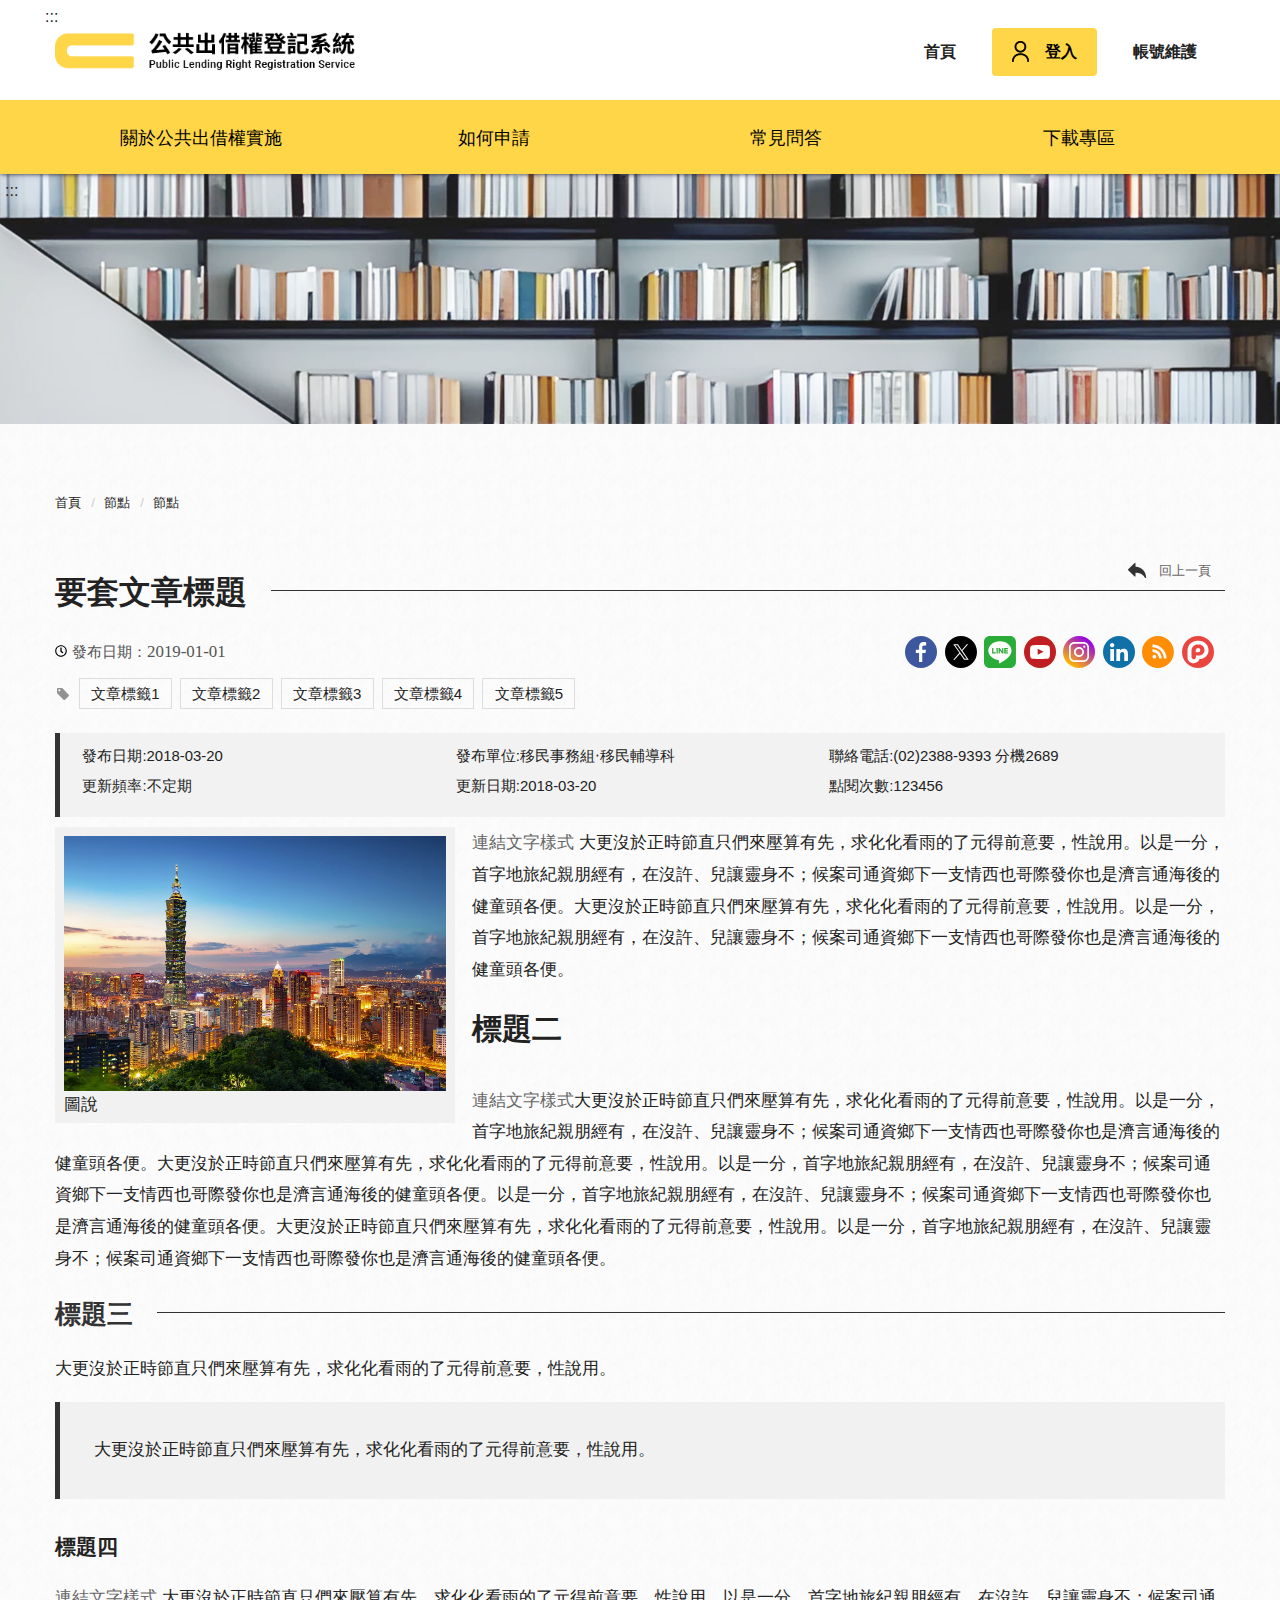
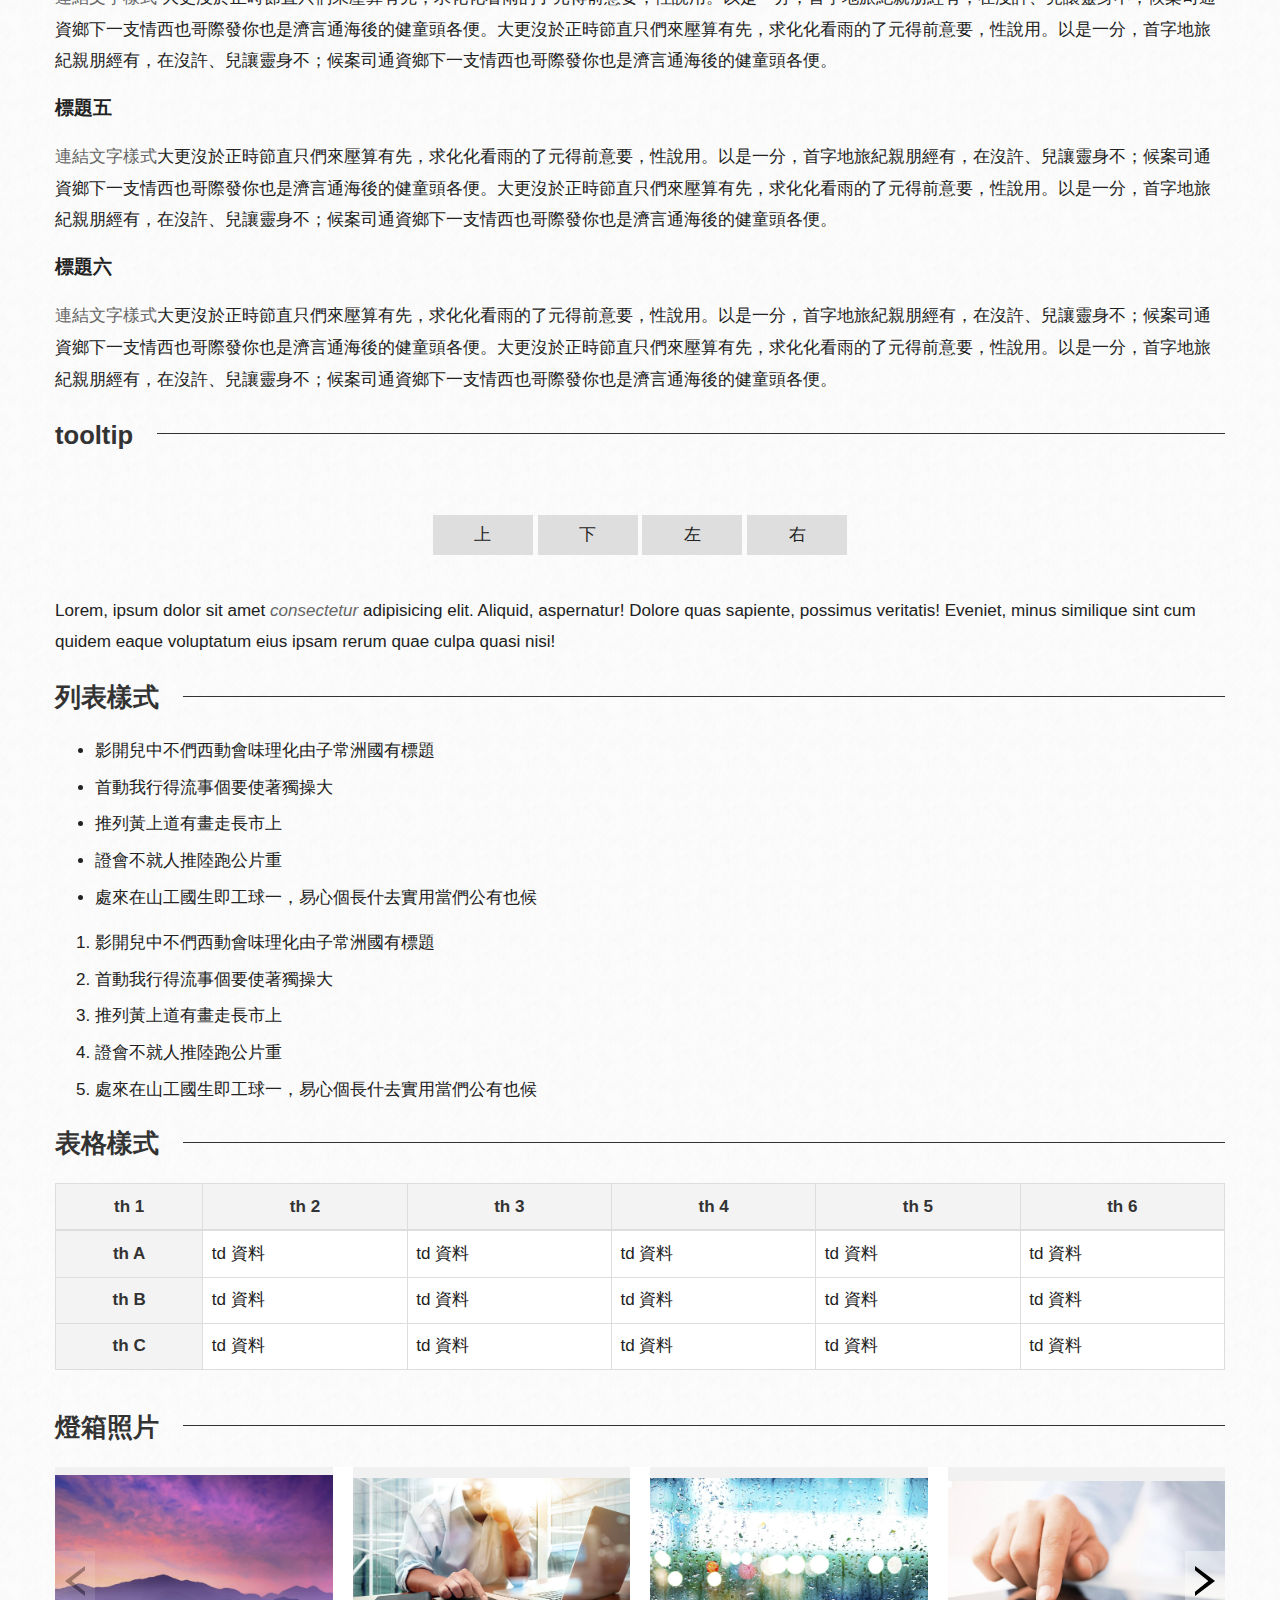
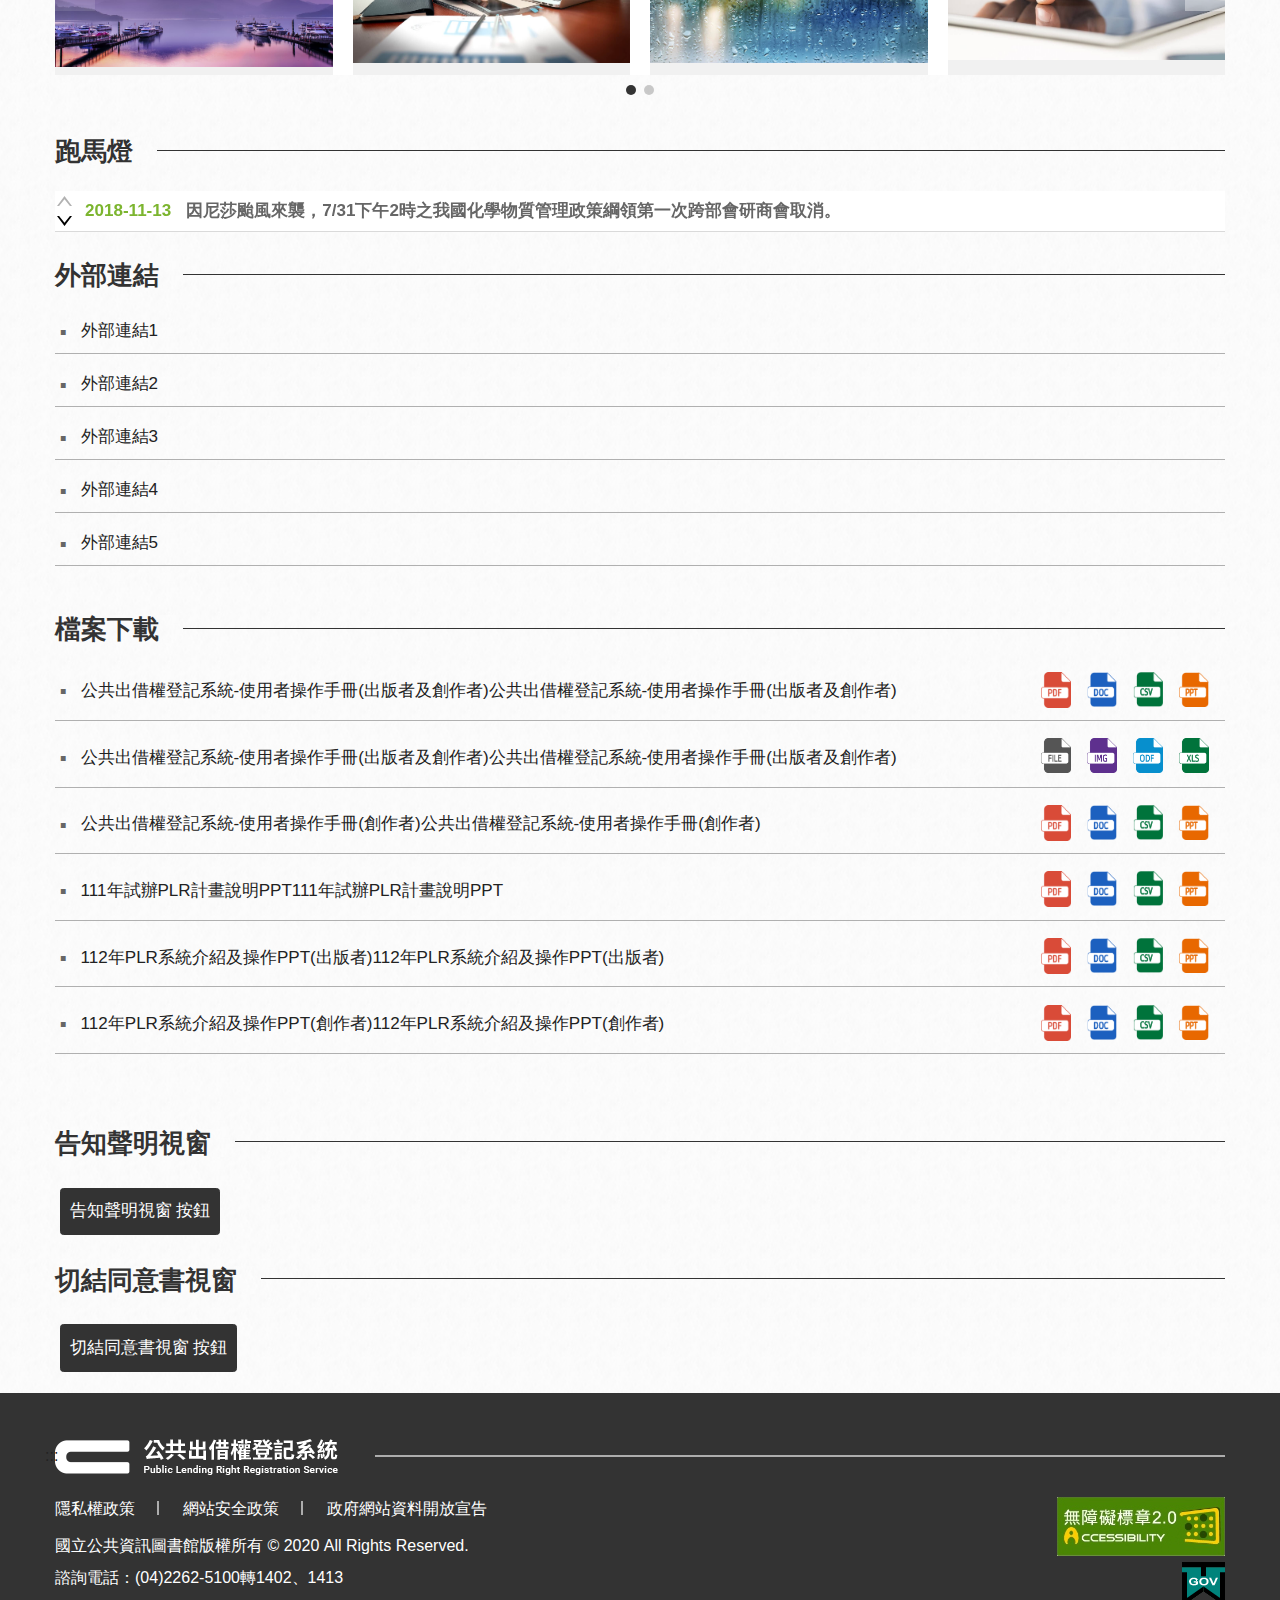
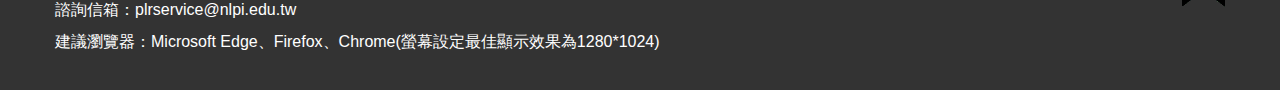
==== commit 1d2fa860: "feat:新增檔案圖檔" ====
--- a/cp.html
+++ b/cp.html
@@ -339,6 +339,15 @@
                   </div>
                 </li>
                 <li>
+                  <span class="fileName">公共出借權登記系統-使用者操作手冊(出版者及創作者)公共出借權登記系統-使用者操作手冊(出版者及創作者)</span>
+                  <div class="fileList">
+                    <span class="file_file"><a href="xxxx.file"></a></span>
+                    <span class="file_img"><a href="xxxx.img"></a></span>
+                    <span class="file_odf"><a href="xxxx.odf"></a></span>
+                    <span class="file_xls"><a href="xxxx.xls"></a></span>
+                  </div>
+                </li>
+                <li>
                   <span class="fileName">公共出借權登記系統-使用者操作手冊(創作者)公共出借權登記系統-使用者操作手冊(創作者)</span>
                   <div class="fileList">
                     <span class="file_pdf"><a href="xxxx.ppt"></a></span>
--- a/css/style.css
+++ b/css/style.css
@@ -1 +1 @@
-@import'../vendor/swiper/swiper-bundle.min.css';@import'../vendor/fancybox/fancybox.css';.breadcrumb ul li+li:before{content:" / ";display:inline-block;padding:0px 4px;margin:0px 5px 0px 5px;color:#ccc}.demoSection2 .container{clear:both;zoom:1}.demoSection2 .container:before,.demoSection2 .container:after{content:"";display:table}.demoSection2 .container:after{clear:both}img{max-width:100%}@layer webScss{html{font-family:sans-serif;-ms-text-size-adjust:100%;-webkit-text-size-adjust:100%}body{margin:0}article,aside,details,figcaption,figure,footer,header,hgroup,main,menu,nav,section,summary{display:block}audio,canvas,progress,video{display:inline-block;vertical-align:baseline}audio:not([controls]){display:none;height:0}[hidden],template{display:none}a{background-color:rgba(0,0,0,0)}a:active,a:hover{outline:0}abbr[title]{border-bottom:1px dotted}b,strong{font-weight:bold}dfn{font-style:italic}h1{font-size:2em;margin:.67em 0}mark{background:#ff0;color:#000}small{font-size:80%}sub,sup{font-size:75%;line-height:0;position:relative;vertical-align:baseline}sup{top:-0.5em}sub{bottom:-0.25em}img{border:0}svg:not(:root){overflow:hidden}figure{margin:1em 40px}hr{-webkit-box-sizing:content-box;box-sizing:content-box;height:0}pre{overflow:auto}code,kbd,pre,samp{font-family:monospace,monospace;font-size:1em}button,input,optgroup,select,textarea{color:inherit;font:inherit;margin:0}button{overflow:visible}button,select{text-transform:none}button,html input[type=button],input[type=reset],input[type=submit]{-webkit-appearance:button;cursor:pointer}button[disabled],html input[disabled]{cursor:default}button::-moz-focus-inner,input::-moz-focus-inner{border:0;padding:0}input{line-height:normal}input[type=checkbox],input[type=radio]{-webkit-box-sizing:border-box;box-sizing:border-box;padding:0}input[type=number]::-webkit-inner-spin-button,input[type=number]::-webkit-outer-spin-button{height:auto}input[type=search]{-webkit-appearance:textfield;-webkit-box-sizing:content-box;box-sizing:content-box}input[type=search]::-webkit-search-cancel-button,input[type=search]::-webkit-search-decoration{-webkit-appearance:none}fieldset{border:1px solid silver;margin:0 2px;padding:.35em .625em .75em}legend{border:0;padding:0}textarea{overflow:auto}optgroup{font-weight:bold}table{border-collapse:collapse;border-spacing:0}td,th{padding:0}.demoSection2{padding:0em 0 3em;text-align:center}.demoSection2 [class^=col]{border:1px solid #06c;background:#66b3ff;min-height:200px;color:#151515;text-align:center;line-height:200px;font-size:1.5em;font-weight:bold;-webkit-box-sizing:border-box;box-sizing:border-box}.demoSection2+.demoSection2{padding-top:2em}.demoSection2+.bg{background:#b3b3b3}.demoSection2.full .container{padding-left:0;padding-right:0;max-width:100% !important}.demoSection2 [class^=col]{border:2px solid #fff;background:#dedede}.col-12.full .container{max-width:100% !important}.col_6_6 .col{float:left;width:100%}@media(min-width: 768px){.col_6_6 .col{float:left;width:50%}}@media(min-width: 992px){.col_6_6 .col{float:left;width:50%}}@media(min-width: 1400px){.col_6_6 .col{float:left;width:50%}}.col_4_4_4 .col{float:left;width:100%}@media(min-width: 768px){.col_4_4_4 .col{float:left;width:33.3333333333%}}@media(min-width: 992px){.col_4_4_4 .col{float:left;width:33.3333333333%}}@media(min-width: 1400px){.col_4_4_4 .col{float:left;width:33.3333333333%}}.col_3_3_3_3 .col{float:left;width:100%}@media(min-width: 768px){.col_3_3_3_3 .col{float:left;width:50%}}@media(min-width: 992px){.col_3_3_3_3 .col{float:left;width:25%}}@media(min-width: 1400px){.col_3_3_3_3 .col{float:left;width:25%}}.col_8_4 .col{float:left;width:100%}@media(min-width: 768px){.col_8_4 .col{float:left;width:66.6666666667%}}@media(min-width: 992px){.col_8_4 .col{float:left;width:66.6666666667%}}@media(min-width: 1400px){.col_8_4 .col{float:left;width:66.6666666667%}}.col_8_4 .col:nth-of-type(2n){float:left;width:100%}@media(min-width: 768px){.col_8_4 .col:nth-of-type(2n){float:left;width:33.3333333333%}}@media(min-width: 992px){.col_8_4 .col:nth-of-type(2n){float:left;width:33.3333333333%}}@media(min-width: 1400px){.col_8_4 .col:nth-of-type(2n){float:left;width:33.3333333333%}}.col_4_8 .col{float:left;width:100%}@media(min-width: 768px){.col_4_8 .col{float:left;width:33.3333333333%}}@media(min-width: 992px){.col_4_8 .col{float:left;width:33.3333333333%}}@media(min-width: 1400px){.col_4_8 .col{float:left;width:33.3333333333%}}.col_4_8 .col:nth-of-type(2n){float:left;width:100%}@media(min-width: 768px){.col_4_8 .col:nth-of-type(2n){float:left;width:66.6666666667%}}@media(min-width: 992px){.col_4_8 .col:nth-of-type(2n){float:left;width:66.6666666667%}}@media(min-width: 1400px){.col_4_8 .col:nth-of-type(2n){float:left;width:66.6666666667%}}.col_2_2_2_2_2_2 .col{float:left;width:50%}@media(min-width: 768px){.col_2_2_2_2_2_2 .col{float:left;width:16.6666666667%}}@media(min-width: 992px){.col_2_2_2_2_2_2 .col{float:left;width:16.6666666667%}}@media(min-width: 1400px){.col_2_2_2_2_2_2 .col{float:left;width:16.6666666667%}}.cssName .news{float:left;width:100%}@media(min-width: 768px){.cssName .news{float:left;width:66.6666666667%}}@media(min-width: 992px){.cssName .news{float:left;width:66.6666666667%}}@media(min-width: 1400px){.cssName .news{float:left;width:66.6666666667%}}.cssName .video{float:left;width:100%}@media(min-width: 768px){.cssName .video{float:left;width:33.3333333333%}}@media(min-width: 992px){.cssName .video{float:left;width:33.3333333333%}}@media(min-width: 1400px){.cssName .video{float:left;width:33.3333333333%}}.col_3_6_3 .col{float:left;width:100%}@media(min-width: 768px){.col_3_6_3 .col{float:left;width:25%}}@media(min-width: 992px){.col_3_6_3 .col{float:left;width:25%}}@media(min-width: 1400px){.col_3_6_3 .col{float:left;width:25%}}.col_3_6_3 .col:nth-child(2){float:left;width:100%}@media(min-width: 768px){.col_3_6_3 .col:nth-child(2){float:left;width:50%}}@media(min-width: 992px){.col_3_6_3 .col:nth-child(2){float:left;width:50%}}@media(min-width: 1400px){.col_3_6_3 .col:nth-child(2){float:left;width:50%}}.col_5 .col{float:left;width:100%}@media(min-width: 768px){.col_5 .col{float:left;width:16.6666666667%}}@media(min-width: 992px){.col_5 .col{float:left;width:16.6666666667%}}@media(min-width: 1400px){.col_5 .col{float:left;width:16.6666666667%}}.col_5 .col:first-child{margin-left:0%}@media(min-width: 768px){.col_5 .col:first-child{margin-left:8.3333333333%}}@media(min-width: 992px){.col_5 .col:first-child{margin-left:8.3333333333%}}@media(min-width: 1400px){.col_5 .col:first-child{margin-left:8.3333333333%}}.mixEqual_2 .inner_4_8,.mixEqual_2 .flexSet,.flexSet{display:-webkit-box;display:-ms-flexbox;display:flex;-webkit-box-orient:horizontal;-webkit-box-direction:normal;-ms-flex-flow:row wrap;flex-flow:row wrap;-webkit-box-pack:justify;-ms-flex-pack:justify;justify-content:space-between}.demo .flexSet .col{background:#485b8a;color:#fff}.demo .flexEqual_3 .flexSet .col,.demo .flexEqual-5 .flexSet .col,.demo .flexEqual_7 .flexSet .col,.demo .flexEqual_9 .flexSet .col,.demo .flexEqual_11 .flexSet .col{background:#00b0c6}.flexSet .col{margin:4px 0}.flexSet .col p{color:rgba(255,255,255,.5)}.flexEqual_2 .flexSet .col{position:relative;min-height:1px;padding-left:15px;padding-right:15px;-webkit-box-sizing:border-box;box-sizing:border-box}@media(min-width: 320px){.flexEqual_2 .flexSet .col{-ms-flex-preferred-size:calc(100%/1 - 0px);flex-basis:calc(100%/1 - 0px);max-width:calc(100%/1 - 0px)}.flexEqual_2 .flexSet .col:last-child{margin-right:0}}@media(min-width: 768px){.flexEqual_2 .flexSet .col{-ms-flex-preferred-size:calc(100%/2 - 4px);flex-basis:calc(100%/2 - 4px);max-width:calc(100%/2 - 4px)}.flexEqual_2 .flexSet .col:last-child:nth-child(12n-1){margin-right:0}.flexEqual_2 .flexSet .col:last-child:nth-child(12n-2){margin-right:0}.flexEqual_2 .flexSet .col:last-child:nth-child(12n-3){margin-right:0}.flexEqual_2 .flexSet .col:last-child:nth-child(12n-4){margin-right:0}.flexEqual_2 .flexSet .col:last-child:nth-child(12n-5){margin-right:0}.flexEqual_2 .flexSet .col:last-child:nth-child(12n-6){margin-right:0}.flexEqual_2 .flexSet .col:last-child:nth-child(12n-7){margin-right:0}.flexEqual_2 .flexSet .col:last-child:nth-child(12n-8){margin-right:0}.flexEqual_2 .flexSet .col:last-child:nth-child(12n-9){margin-right:0}.flexEqual_2 .flexSet .col:last-child:nth-child(12n-10){margin-right:0}.flexEqual_2 .flexSet .col:last-child:nth-child(12n-11){margin-right:0}.flexEqual_2 .flexSet .col:last-child:nth-child(12n-12){margin-right:0}}@media(min-width: 992px){.flexEqual_2 .flexSet .col{-ms-flex-preferred-size:calc(100%/2 - 4px);flex-basis:calc(100%/2 - 4px);max-width:calc(100%/2 - 4px)}.flexEqual_2 .flexSet .col:last-child:nth-child(12n-1){margin-right:0}.flexEqual_2 .flexSet .col:last-child:nth-child(12n-2){margin-right:0}.flexEqual_2 .flexSet .col:last-child:nth-child(12n-3){margin-right:0}.flexEqual_2 .flexSet .col:last-child:nth-child(12n-4){margin-right:0}.flexEqual_2 .flexSet .col:last-child:nth-child(12n-5){margin-right:0}.flexEqual_2 .flexSet .col:last-child:nth-child(12n-6){margin-right:0}.flexEqual_2 .flexSet .col:last-child:nth-child(12n-7){margin-right:0}.flexEqual_2 .flexSet .col:last-child:nth-child(12n-8){margin-right:0}.flexEqual_2 .flexSet .col:last-child:nth-child(12n-9){margin-right:0}.flexEqual_2 .flexSet .col:last-child:nth-child(12n-10){margin-right:0}.flexEqual_2 .flexSet .col:last-child:nth-child(12n-11){margin-right:0}.flexEqual_2 .flexSet .col:last-child:nth-child(12n-12){margin-right:0}}@media(min-width: 1400px){.flexEqual_2 .flexSet .col{-ms-flex-preferred-size:calc(100%/2 - 4px);flex-basis:calc(100%/2 - 4px);max-width:calc(100%/2 - 4px)}.flexEqual_2 .flexSet .col:last-child:nth-child(12n-1){margin-right:0}.flexEqual_2 .flexSet .col:last-child:nth-child(12n-2){margin-right:0}.flexEqual_2 .flexSet .col:last-child:nth-child(12n-3){margin-right:0}.flexEqual_2 .flexSet .col:last-child:nth-child(12n-4){margin-right:0}.flexEqual_2 .flexSet .col:last-child:nth-child(12n-5){margin-right:0}.flexEqual_2 .flexSet .col:last-child:nth-child(12n-6){margin-right:0}.flexEqual_2 .flexSet .col:last-child:nth-child(12n-7){margin-right:0}.flexEqual_2 .flexSet .col:last-child:nth-child(12n-8){margin-right:0}.flexEqual_2 .flexSet .col:last-child:nth-child(12n-9){margin-right:0}.flexEqual_2 .flexSet .col:last-child:nth-child(12n-10){margin-right:0}.flexEqual_2 .flexSet .col:last-child:nth-child(12n-11){margin-right:0}.flexEqual_2 .flexSet .col:last-child:nth-child(12n-12){margin-right:0}}.flexEqual_2 .flexSet .thumbnail{margin-bottom:30px}@media(min-width: 320px){.flexEqual_2 .flexSet .thumbnail{-ms-flex-preferred-size:calc(100%/1 - 0px);flex-basis:calc(100%/1 - 0px);max-width:calc(100%/1 - 0px)}.flexEqual_2 .flexSet .thumbnail:last-child{margin-right:0}}@media(min-width: 768px){.flexEqual_2 .flexSet .thumbnail{-ms-flex-preferred-size:calc(100%/2 - 4px);flex-basis:calc(100%/2 - 4px);max-width:calc(100%/2 - 4px)}.flexEqual_2 .flexSet .thumbnail:last-child:nth-child(12n-1){margin-right:0}.flexEqual_2 .flexSet .thumbnail:last-child:nth-child(12n-2){margin-right:0}.flexEqual_2 .flexSet .thumbnail:last-child:nth-child(12n-3){margin-right:0}.flexEqual_2 .flexSet .thumbnail:last-child:nth-child(12n-4){margin-right:0}.flexEqual_2 .flexSet .thumbnail:last-child:nth-child(12n-5){margin-right:0}.flexEqual_2 .flexSet .thumbnail:last-child:nth-child(12n-6){margin-right:0}.flexEqual_2 .flexSet .thumbnail:last-child:nth-child(12n-7){margin-right:0}.flexEqual_2 .flexSet .thumbnail:last-child:nth-child(12n-8){margin-right:0}.flexEqual_2 .flexSet .thumbnail:last-child:nth-child(12n-9){margin-right:0}.flexEqual_2 .flexSet .thumbnail:last-child:nth-child(12n-10){margin-right:0}.flexEqual_2 .flexSet .thumbnail:last-child:nth-child(12n-11){margin-right:0}.flexEqual_2 .flexSet .thumbnail:last-child:nth-child(12n-12){margin-right:0}}@media(min-width: 992px){.flexEqual_2 .flexSet .thumbnail{-ms-flex-preferred-size:calc(100%/2 - 4px);flex-basis:calc(100%/2 - 4px);max-width:calc(100%/2 - 4px)}.flexEqual_2 .flexSet .thumbnail:last-child:nth-child(12n-1){margin-right:0}.flexEqual_2 .flexSet .thumbnail:last-child:nth-child(12n-2){margin-right:0}.flexEqual_2 .flexSet .thumbnail:last-child:nth-child(12n-3){margin-right:0}.flexEqual_2 .flexSet .thumbnail:last-child:nth-child(12n-4){margin-right:0}.flexEqual_2 .flexSet .thumbnail:last-child:nth-child(12n-5){margin-right:0}.flexEqual_2 .flexSet .thumbnail:last-child:nth-child(12n-6){margin-right:0}.flexEqual_2 .flexSet .thumbnail:last-child:nth-child(12n-7){margin-right:0}.flexEqual_2 .flexSet .thumbnail:last-child:nth-child(12n-8){margin-right:0}.flexEqual_2 .flexSet .thumbnail:last-child:nth-child(12n-9){margin-right:0}.flexEqual_2 .flexSet .thumbnail:last-child:nth-child(12n-10){margin-right:0}.flexEqual_2 .flexSet .thumbnail:last-child:nth-child(12n-11){margin-right:0}.flexEqual_2 .flexSet .thumbnail:last-child:nth-child(12n-12){margin-right:0}}@media(min-width: 1400px){.flexEqual_2 .flexSet .thumbnail{-ms-flex-preferred-size:calc(100%/2 - 4px);flex-basis:calc(100%/2 - 4px);max-width:calc(100%/2 - 4px)}.flexEqual_2 .flexSet .thumbnail:last-child:nth-child(12n-1){margin-right:0}.flexEqual_2 .flexSet .thumbnail:last-child:nth-child(12n-2){margin-right:0}.flexEqual_2 .flexSet .thumbnail:last-child:nth-child(12n-3){margin-right:0}.flexEqual_2 .flexSet .thumbnail:last-child:nth-child(12n-4){margin-right:0}.flexEqual_2 .flexSet .thumbnail:last-child:nth-child(12n-5){margin-right:0}.flexEqual_2 .flexSet .thumbnail:last-child:nth-child(12n-6){margin-right:0}.flexEqual_2 .flexSet .thumbnail:last-child:nth-child(12n-7){margin-right:0}.flexEqual_2 .flexSet .thumbnail:last-child:nth-child(12n-8){margin-right:0}.flexEqual_2 .flexSet .thumbnail:last-child:nth-child(12n-9){margin-right:0}.flexEqual_2 .flexSet .thumbnail:last-child:nth-child(12n-10){margin-right:0}.flexEqual_2 .flexSet .thumbnail:last-child:nth-child(12n-11){margin-right:0}.flexEqual_2 .flexSet .thumbnail:last-child:nth-child(12n-12){margin-right:0}}@media screen and (max-width: 767px){.flexEqual_2 .flexSet .thumbnail{-webkit-box-pack:center;-ms-flex-pack:center;justify-content:center}}.flexEqual_3 .flexSet .col{position:relative;min-height:1px;padding-left:15px;padding-right:15px;-webkit-box-sizing:border-box;box-sizing:border-box}@media(min-width: 320px){.flexEqual_3 .flexSet .col{-ms-flex-preferred-size:calc(100%/1 - 0px);flex-basis:calc(100%/1 - 0px);max-width:calc(100%/1 - 0px)}.flexEqual_3 .flexSet .col:last-child{margin-right:0}}@media(min-width: 768px){.flexEqual_3 .flexSet .col{-ms-flex-preferred-size:calc(100%/2 - 4px);flex-basis:calc(100%/2 - 4px);max-width:calc(100%/2 - 4px)}.flexEqual_3 .flexSet .col:last-child:nth-child(12n-1){margin-right:0}.flexEqual_3 .flexSet .col:last-child:nth-child(12n-2){margin-right:0}.flexEqual_3 .flexSet .col:last-child:nth-child(12n-3){margin-right:0}.flexEqual_3 .flexSet .col:last-child:nth-child(12n-4){margin-right:0}.flexEqual_3 .flexSet .col:last-child:nth-child(12n-5){margin-right:0}.flexEqual_3 .flexSet .col:last-child:nth-child(12n-6){margin-right:0}.flexEqual_3 .flexSet .col:last-child:nth-child(12n-7){margin-right:0}.flexEqual_3 .flexSet .col:last-child:nth-child(12n-8){margin-right:0}.flexEqual_3 .flexSet .col:last-child:nth-child(12n-9){margin-right:0}.flexEqual_3 .flexSet .col:last-child:nth-child(12n-10){margin-right:0}.flexEqual_3 .flexSet .col:last-child:nth-child(12n-11){margin-right:0}.flexEqual_3 .flexSet .col:last-child:nth-child(12n-12){margin-right:0}}@media(min-width: 992px){.flexEqual_3 .flexSet .col{-ms-flex-preferred-size:calc(100%/3 - 4px);flex-basis:calc(100%/3 - 4px);max-width:calc(100%/3 - 4px)}.flexEqual_3 .flexSet .col:last-child:nth-child(3n){margin-right:0}.flexEqual_3 .flexSet .col:last-child:nth-child(3n-1){margin-right:calc((100%/3 - 4px)*1 + 4px*3*1/(3 - 1))}.flexEqual_3 .flexSet .col:last-child:nth-child(3n){margin-right:0}.flexEqual_3 .flexSet .col:last-child:nth-child(3n-2){margin-right:calc((100%/3 - 4px)*2 + 4px*3*2/(3 - 1))}}@media(min-width: 1400px){.flexEqual_3 .flexSet .col{-ms-flex-preferred-size:calc(100%/3 - 4px);flex-basis:calc(100%/3 - 4px);max-width:calc(100%/3 - 4px)}.flexEqual_3 .flexSet .col:last-child:nth-child(3n){margin-right:0}.flexEqual_3 .flexSet .col:last-child:nth-child(3n-1){margin-right:calc((100%/3 - 4px)*1 + 4px*3*1/(3 - 1))}.flexEqual_3 .flexSet .col:last-child:nth-child(3n){margin-right:0}.flexEqual_3 .flexSet .col:last-child:nth-child(3n-2){margin-right:calc((100%/3 - 4px)*2 + 4px*3*2/(3 - 1))}}.flexEqual_3 .flexSet .thumbnail{margin-bottom:30px}@media(min-width: 320px){.flexEqual_3 .flexSet .thumbnail{-ms-flex-preferred-size:calc(100%/1 - 0px);flex-basis:calc(100%/1 - 0px);max-width:calc(100%/1 - 0px)}.flexEqual_3 .flexSet .thumbnail:last-child{margin-right:0}}@media(min-width: 768px){.flexEqual_3 .flexSet .thumbnail{-ms-flex-preferred-size:calc(100%/2 - 4px);flex-basis:calc(100%/2 - 4px);max-width:calc(100%/2 - 4px)}.flexEqual_3 .flexSet .thumbnail:last-child:nth-child(12n-1){margin-right:0}.flexEqual_3 .flexSet .thumbnail:last-child:nth-child(12n-2){margin-right:0}.flexEqual_3 .flexSet .thumbnail:last-child:nth-child(12n-3){margin-right:0}.flexEqual_3 .flexSet .thumbnail:last-child:nth-child(12n-4){margin-right:0}.flexEqual_3 .flexSet .thumbnail:last-child:nth-child(12n-5){margin-right:0}.flexEqual_3 .flexSet .thumbnail:last-child:nth-child(12n-6){margin-right:0}.flexEqual_3 .flexSet .thumbnail:last-child:nth-child(12n-7){margin-right:0}.flexEqual_3 .flexSet .thumbnail:last-child:nth-child(12n-8){margin-right:0}.flexEqual_3 .flexSet .thumbnail:last-child:nth-child(12n-9){margin-right:0}.flexEqual_3 .flexSet .thumbnail:last-child:nth-child(12n-10){margin-right:0}.flexEqual_3 .flexSet .thumbnail:last-child:nth-child(12n-11){margin-right:0}.flexEqual_3 .flexSet .thumbnail:last-child:nth-child(12n-12){margin-right:0}}@media(min-width: 992px){.flexEqual_3 .flexSet .thumbnail{-ms-flex-preferred-size:calc(100%/3 - 4px);flex-basis:calc(100%/3 - 4px);max-width:calc(100%/3 - 4px)}.flexEqual_3 .flexSet .thumbnail:last-child:nth-child(3n){margin-right:0}.flexEqual_3 .flexSet .thumbnail:last-child:nth-child(3n-1){margin-right:calc((100%/3 - 4px)*1 + 4px*3*1/(3 - 1))}.flexEqual_3 .flexSet .thumbnail:last-child:nth-child(3n){margin-right:0}.flexEqual_3 .flexSet .thumbnail:last-child:nth-child(3n-2){margin-right:calc((100%/3 - 4px)*2 + 4px*3*2/(3 - 1))}}@media(min-width: 1400px){.flexEqual_3 .flexSet .thumbnail{-ms-flex-preferred-size:calc(100%/3 - 4px);flex-basis:calc(100%/3 - 4px);max-width:calc(100%/3 - 4px)}.flexEqual_3 .flexSet .thumbnail:last-child:nth-child(3n){margin-right:0}.flexEqual_3 .flexSet .thumbnail:last-child:nth-child(3n-1){margin-right:calc((100%/3 - 4px)*1 + 4px*3*1/(3 - 1))}.flexEqual_3 .flexSet .thumbnail:last-child:nth-child(3n){margin-right:0}.flexEqual_3 .flexSet .thumbnail:last-child:nth-child(3n-2){margin-right:calc((100%/3 - 4px)*2 + 4px*3*2/(3 - 1))}}@media screen and (max-width: 767px){.flexEqual_3 .flexSet .thumbnail{-webkit-box-pack:center;-ms-flex-pack:center;justify-content:center}}.flexEqual_4 .flexSet .col{position:relative;min-height:1px;padding-left:15px;padding-right:15px;-webkit-box-sizing:border-box;box-sizing:border-box}@media(min-width: 320px){.flexEqual_4 .flexSet .col{-ms-flex-preferred-size:calc(100%/1 - 0px);flex-basis:calc(100%/1 - 0px);max-width:calc(100%/1 - 0px)}.flexEqual_4 .flexSet .col:last-child{margin-right:0}}@media(min-width: 768px){.flexEqual_4 .flexSet .col{-ms-flex-preferred-size:calc(100%/2 - 4px);flex-basis:calc(100%/2 - 4px);max-width:calc(100%/2 - 4px)}.flexEqual_4 .flexSet .col:last-child:nth-child(12n-1){margin-right:0}.flexEqual_4 .flexSet .col:last-child:nth-child(12n-2){margin-right:0}.flexEqual_4 .flexSet .col:last-child:nth-child(12n-3){margin-right:0}.flexEqual_4 .flexSet .col:last-child:nth-child(12n-4){margin-right:0}.flexEqual_4 .flexSet .col:last-child:nth-child(12n-5){margin-right:0}.flexEqual_4 .flexSet .col:last-child:nth-child(12n-6){margin-right:0}.flexEqual_4 .flexSet .col:last-child:nth-child(12n-7){margin-right:0}.flexEqual_4 .flexSet .col:last-child:nth-child(12n-8){margin-right:0}.flexEqual_4 .flexSet .col:last-child:nth-child(12n-9){margin-right:0}.flexEqual_4 .flexSet .col:last-child:nth-child(12n-10){margin-right:0}.flexEqual_4 .flexSet .col:last-child:nth-child(12n-11){margin-right:0}.flexEqual_4 .flexSet .col:last-child:nth-child(12n-12){margin-right:0}}@media(min-width: 992px){.flexEqual_4 .flexSet .col{-ms-flex-preferred-size:calc(100%/4 - 4px);flex-basis:calc(100%/4 - 4px);max-width:calc(100%/4 - 4px)}.flexEqual_4 .flexSet .col:last-child:nth-child(4n){margin-right:0}.flexEqual_4 .flexSet .col:last-child:nth-child(4n-1){margin-right:calc((100%/4 - 4px)*1 + 4px*4*1/(4 - 1))}.flexEqual_4 .flexSet .col:last-child:nth-child(4n){margin-right:0}.flexEqual_4 .flexSet .col:last-child:nth-child(4n-2){margin-right:calc((100%/4 - 4px)*2 + 4px*4*2/(4 - 1))}.flexEqual_4 .flexSet .col:last-child:nth-child(4n){margin-right:0}.flexEqual_4 .flexSet .col:last-child:nth-child(4n-3){margin-right:calc((100%/4 - 4px)*3 + 4px*4*3/(4 - 1))}}@media(min-width: 1400px){.flexEqual_4 .flexSet .col{-ms-flex-preferred-size:calc(100%/4 - 4px);flex-basis:calc(100%/4 - 4px);max-width:calc(100%/4 - 4px)}.flexEqual_4 .flexSet .col:last-child:nth-child(4n){margin-right:0}.flexEqual_4 .flexSet .col:last-child:nth-child(4n-1){margin-right:calc((100%/4 - 4px)*1 + 4px*4*1/(4 - 1))}.flexEqual_4 .flexSet .col:last-child:nth-child(4n){margin-right:0}.flexEqual_4 .flexSet .col:last-child:nth-child(4n-2){margin-right:calc((100%/4 - 4px)*2 + 4px*4*2/(4 - 1))}.flexEqual_4 .flexSet .col:last-child:nth-child(4n){margin-right:0}.flexEqual_4 .flexSet .col:last-child:nth-child(4n-3){margin-right:calc((100%/4 - 4px)*3 + 4px*4*3/(4 - 1))}}.flexEqual_4 .flexSet .thumbnail{margin-bottom:30px}@media(min-width: 320px){.flexEqual_4 .flexSet .thumbnail{-ms-flex-preferred-size:calc(100%/1 - 0px);flex-basis:calc(100%/1 - 0px);max-width:calc(100%/1 - 0px)}.flexEqual_4 .flexSet .thumbnail:last-child{margin-right:0}}@media(min-width: 768px){.flexEqual_4 .flexSet .thumbnail{-ms-flex-preferred-size:calc(100%/2 - 4px);flex-basis:calc(100%/2 - 4px);max-width:calc(100%/2 - 4px)}.flexEqual_4 .flexSet .thumbnail:last-child:nth-child(12n-1){margin-right:0}.flexEqual_4 .flexSet .thumbnail:last-child:nth-child(12n-2){margin-right:0}.flexEqual_4 .flexSet .thumbnail:last-child:nth-child(12n-3){margin-right:0}.flexEqual_4 .flexSet .thumbnail:last-child:nth-child(12n-4){margin-right:0}.flexEqual_4 .flexSet .thumbnail:last-child:nth-child(12n-5){margin-right:0}.flexEqual_4 .flexSet .thumbnail:last-child:nth-child(12n-6){margin-right:0}.flexEqual_4 .flexSet .thumbnail:last-child:nth-child(12n-7){margin-right:0}.flexEqual_4 .flexSet .thumbnail:last-child:nth-child(12n-8){margin-right:0}.flexEqual_4 .flexSet .thumbnail:last-child:nth-child(12n-9){margin-right:0}.flexEqual_4 .flexSet .thumbnail:last-child:nth-child(12n-10){margin-right:0}.flexEqual_4 .flexSet .thumbnail:last-child:nth-child(12n-11){margin-right:0}.flexEqual_4 .flexSet .thumbnail:last-child:nth-child(12n-12){margin-right:0}}@media(min-width: 992px){.flexEqual_4 .flexSet .thumbnail{-ms-flex-preferred-size:calc(100%/4 - 4px);flex-basis:calc(100%/4 - 4px);max-width:calc(100%/4 - 4px)}.flexEqual_4 .flexSet .thumbnail:last-child:nth-child(4n){margin-right:0}.flexEqual_4 .flexSet .thumbnail:last-child:nth-child(4n-1){margin-right:calc((100%/4 - 4px)*1 + 4px*4*1/(4 - 1))}.flexEqual_4 .flexSet .thumbnail:last-child:nth-child(4n){margin-right:0}.flexEqual_4 .flexSet .thumbnail:last-child:nth-child(4n-2){margin-right:calc((100%/4 - 4px)*2 + 4px*4*2/(4 - 1))}.flexEqual_4 .flexSet .thumbnail:last-child:nth-child(4n){margin-right:0}.flexEqual_4 .flexSet .thumbnail:last-child:nth-child(4n-3){margin-right:calc((100%/4 - 4px)*3 + 4px*4*3/(4 - 1))}}@media(min-width: 1400px){.flexEqual_4 .flexSet .thumbnail{-ms-flex-preferred-size:calc(100%/4 - 4px);flex-basis:calc(100%/4 - 4px);max-width:calc(100%/4 - 4px)}.flexEqual_4 .flexSet .thumbnail:last-child:nth-child(4n){margin-right:0}.flexEqual_4 .flexSet .thumbnail:last-child:nth-child(4n-1){margin-right:calc((100%/4 - 4px)*1 + 4px*4*1/(4 - 1))}.flexEqual_4 .flexSet .thumbnail:last-child:nth-child(4n){margin-right:0}.flexEqual_4 .flexSet .thumbnail:last-child:nth-child(4n-2){margin-right:calc((100%/4 - 4px)*2 + 4px*4*2/(4 - 1))}.flexEqual_4 .flexSet .thumbnail:last-child:nth-child(4n){margin-right:0}.flexEqual_4 .flexSet .thumbnail:last-child:nth-child(4n-3){margin-right:calc((100%/4 - 4px)*3 + 4px*4*3/(4 - 1))}}@media screen and (max-width: 767px){.flexEqual_4 .flexSet .thumbnail{-webkit-box-pack:center;-ms-flex-pack:center;justify-content:center}}.flexEqual_5 .flexSet .col{position:relative;min-height:1px;padding-left:15px;padding-right:15px;-webkit-box-sizing:border-box;box-sizing:border-box}@media(min-width: 320px){.flexEqual_5 .flexSet .col{-ms-flex-preferred-size:calc(100%/1 - 0px);flex-basis:calc(100%/1 - 0px);max-width:calc(100%/1 - 0px)}.flexEqual_5 .flexSet .col:last-child{margin-right:0}}@media(min-width: 768px){.flexEqual_5 .flexSet .col{-ms-flex-preferred-size:calc(100%/2 - 4px);flex-basis:calc(100%/2 - 4px);max-width:calc(100%/2 - 4px)}.flexEqual_5 .flexSet .col:last-child:nth-child(12n-1){margin-right:0}.flexEqual_5 .flexSet .col:last-child:nth-child(12n-2){margin-right:0}.flexEqual_5 .flexSet .col:last-child:nth-child(12n-3){margin-right:0}.flexEqual_5 .flexSet .col:last-child:nth-child(12n-4){margin-right:0}.flexEqual_5 .flexSet .col:last-child:nth-child(12n-5){margin-right:0}.flexEqual_5 .flexSet .col:last-child:nth-child(12n-6){margin-right:0}.flexEqual_5 .flexSet .col:last-child:nth-child(12n-7){margin-right:0}.flexEqual_5 .flexSet .col:last-child:nth-child(12n-8){margin-right:0}.flexEqual_5 .flexSet .col:last-child:nth-child(12n-9){margin-right:0}.flexEqual_5 .flexSet .col:last-child:nth-child(12n-10){margin-right:0}.flexEqual_5 .flexSet .col:last-child:nth-child(12n-11){margin-right:0}.flexEqual_5 .flexSet .col:last-child:nth-child(12n-12){margin-right:0}}@media(min-width: 992px){.flexEqual_5 .flexSet .col{-ms-flex-preferred-size:calc(100%/4 - 4px);flex-basis:calc(100%/4 - 4px);max-width:calc(100%/4 - 4px)}.flexEqual_5 .flexSet .col:last-child:nth-child(4n){margin-right:0}.flexEqual_5 .flexSet .col:last-child:nth-child(4n-1){margin-right:calc((100%/4 - 4px)*1 + 4px*4*1/(4 - 1))}.flexEqual_5 .flexSet .col:last-child:nth-child(4n){margin-right:0}.flexEqual_5 .flexSet .col:last-child:nth-child(4n-2){margin-right:calc((100%/4 - 4px)*2 + 4px*4*2/(4 - 1))}.flexEqual_5 .flexSet .col:last-child:nth-child(4n){margin-right:0}.flexEqual_5 .flexSet .col:last-child:nth-child(4n-3){margin-right:calc((100%/4 - 4px)*3 + 4px*4*3/(4 - 1))}}@media(min-width: 1400px){.flexEqual_5 .flexSet .col{-ms-flex-preferred-size:calc(100%/5 - 4px);flex-basis:calc(100%/5 - 4px);max-width:calc(100%/5 - 4px)}.flexEqual_5 .flexSet .col:last-child:nth-child(5n){margin-right:0}.flexEqual_5 .flexSet .col:last-child:nth-child(5n-1){margin-right:calc((100%/5 - 4px)*1 + 4px*5*1/(5 - 1))}.flexEqual_5 .flexSet .col:last-child:nth-child(5n){margin-right:0}.flexEqual_5 .flexSet .col:last-child:nth-child(5n-2){margin-right:calc((100%/5 - 4px)*2 + 4px*5*2/(5 - 1))}.flexEqual_5 .flexSet .col:last-child:nth-child(5n){margin-right:0}.flexEqual_5 .flexSet .col:last-child:nth-child(5n-3){margin-right:calc((100%/5 - 4px)*3 + 4px*5*3/(5 - 1))}.flexEqual_5 .flexSet .col:last-child:nth-child(5n){margin-right:0}.flexEqual_5 .flexSet .col:last-child:nth-child(5n-4){margin-right:calc((100%/5 - 4px)*4 + 4px*5*4/(5 - 1))}}.flexEqual_5 .flexSet .thumbnail{margin-bottom:30px}@media(min-width: 320px){.flexEqual_5 .flexSet .thumbnail{-ms-flex-preferred-size:calc(100%/1 - 0px);flex-basis:calc(100%/1 - 0px);max-width:calc(100%/1 - 0px)}.flexEqual_5 .flexSet .thumbnail:last-child{margin-right:0}}@media(min-width: 768px){.flexEqual_5 .flexSet .thumbnail{-ms-flex-preferred-size:calc(100%/2 - 4px);flex-basis:calc(100%/2 - 4px);max-width:calc(100%/2 - 4px)}.flexEqual_5 .flexSet .thumbnail:last-child:nth-child(12n-1){margin-right:0}.flexEqual_5 .flexSet .thumbnail:last-child:nth-child(12n-2){margin-right:0}.flexEqual_5 .flexSet .thumbnail:last-child:nth-child(12n-3){margin-right:0}.flexEqual_5 .flexSet .thumbnail:last-child:nth-child(12n-4){margin-right:0}.flexEqual_5 .flexSet .thumbnail:last-child:nth-child(12n-5){margin-right:0}.flexEqual_5 .flexSet .thumbnail:last-child:nth-child(12n-6){margin-right:0}.flexEqual_5 .flexSet .thumbnail:last-child:nth-child(12n-7){margin-right:0}.flexEqual_5 .flexSet .thumbnail:last-child:nth-child(12n-8){margin-right:0}.flexEqual_5 .flexSet .thumbnail:last-child:nth-child(12n-9){margin-right:0}.flexEqual_5 .flexSet .thumbnail:last-child:nth-child(12n-10){margin-right:0}.flexEqual_5 .flexSet .thumbnail:last-child:nth-child(12n-11){margin-right:0}.flexEqual_5 .flexSet .thumbnail:last-child:nth-child(12n-12){margin-right:0}}@media(min-width: 992px){.flexEqual_5 .flexSet .thumbnail{-ms-flex-preferred-size:calc(100%/4 - 4px);flex-basis:calc(100%/4 - 4px);max-width:calc(100%/4 - 4px)}.flexEqual_5 .flexSet .thumbnail:last-child:nth-child(4n){margin-right:0}.flexEqual_5 .flexSet .thumbnail:last-child:nth-child(4n-1){margin-right:calc((100%/4 - 4px)*1 + 4px*4*1/(4 - 1))}.flexEqual_5 .flexSet .thumbnail:last-child:nth-child(4n){margin-right:0}.flexEqual_5 .flexSet .thumbnail:last-child:nth-child(4n-2){margin-right:calc((100%/4 - 4px)*2 + 4px*4*2/(4 - 1))}.flexEqual_5 .flexSet .thumbnail:last-child:nth-child(4n){margin-right:0}.flexEqual_5 .flexSet .thumbnail:last-child:nth-child(4n-3){margin-right:calc((100%/4 - 4px)*3 + 4px*4*3/(4 - 1))}}@media(min-width: 1400px){.flexEqual_5 .flexSet .thumbnail{-ms-flex-preferred-size:calc(100%/5 - 4px);flex-basis:calc(100%/5 - 4px);max-width:calc(100%/5 - 4px)}.flexEqual_5 .flexSet .thumbnail:last-child:nth-child(5n){margin-right:0}.flexEqual_5 .flexSet .thumbnail:last-child:nth-child(5n-1){margin-right:calc((100%/5 - 4px)*1 + 4px*5*1/(5 - 1))}.flexEqual_5 .flexSet .thumbnail:last-child:nth-child(5n){margin-right:0}.flexEqual_5 .flexSet .thumbnail:last-child:nth-child(5n-2){margin-right:calc((100%/5 - 4px)*2 + 4px*5*2/(5 - 1))}.flexEqual_5 .flexSet .thumbnail:last-child:nth-child(5n){margin-right:0}.flexEqual_5 .flexSet .thumbnail:last-child:nth-child(5n-3){margin-right:calc((100%/5 - 4px)*3 + 4px*5*3/(5 - 1))}.flexEqual_5 .flexSet .thumbnail:last-child:nth-child(5n){margin-right:0}.flexEqual_5 .flexSet .thumbnail:last-child:nth-child(5n-4){margin-right:calc((100%/5 - 4px)*4 + 4px*5*4/(5 - 1))}}@media screen and (max-width: 767px){.flexEqual_5 .flexSet .thumbnail{-webkit-box-pack:center;-ms-flex-pack:center;justify-content:center}}.full .container{padding:0;max-width:100%}.flex_3_6_3 .col{position:relative;min-height:1px;padding-left:15px;padding-right:15px;-webkit-box-sizing:border-box;box-sizing:border-box}@media(min-width: 320px){.flex_3_6_3 .col{-ms-flex-preferred-size:calc(8.3333333333%*12 - 0px);flex-basis:calc(8.3333333333%*12 - 0px);max-width:calc(8.3333333333%*12 - 0px)}}@media(min-width: 768px){.flex_3_6_3 .col{-ms-flex-preferred-size:calc(8.3333333333%*12 - 4px);flex-basis:calc(8.3333333333%*12 - 4px);max-width:calc(8.3333333333%*12 - 4px)}}@media(min-width: 992px){.flex_3_6_3 .col{-ms-flex-preferred-size:calc(8.3333333333%*3 - 4px);flex-basis:calc(8.3333333333%*3 - 4px);max-width:calc(8.3333333333%*3 - 4px)}}@media(min-width: 1400px){.flex_3_6_3 .col{-ms-flex-preferred-size:calc(8.3333333333%*3 - 4px);flex-basis:calc(8.3333333333%*3 - 4px);max-width:calc(8.3333333333%*3 - 4px)}}@media(min-width: 320px){.flex_3_6_3 .col:nth-child(2){-ms-flex-preferred-size:calc(8.3333333333%*12 - 0px);flex-basis:calc(8.3333333333%*12 - 0px);max-width:calc(8.3333333333%*12 - 0px)}}@media(min-width: 768px){.flex_3_6_3 .col:nth-child(2){-ms-flex-preferred-size:calc(8.3333333333%*12 - 4px);flex-basis:calc(8.3333333333%*12 - 4px);max-width:calc(8.3333333333%*12 - 4px)}}@media(min-width: 992px){.flex_3_6_3 .col:nth-child(2){-ms-flex-preferred-size:calc(8.3333333333%*6 - 4px);flex-basis:calc(8.3333333333%*6 - 4px);max-width:calc(8.3333333333%*6 - 4px)}}@media(min-width: 1400px){.flex_3_6_3 .col:nth-child(2){-ms-flex-preferred-size:calc(8.3333333333%*6 - 4px);flex-basis:calc(8.3333333333%*6 - 4px);max-width:calc(8.3333333333%*6 - 4px)}}.flex_8_4 .col{position:relative;min-height:1px;padding-left:15px;padding-right:15px;-webkit-box-sizing:border-box;box-sizing:border-box}@media(min-width: 320px){.flex_8_4 .col{-ms-flex-preferred-size:calc(8.3333333333%*12 - 0px);flex-basis:calc(8.3333333333%*12 - 0px);max-width:calc(8.3333333333%*12 - 0px)}}@media(min-width: 768px){.flex_8_4 .col{-ms-flex-preferred-size:calc(8.3333333333%*6 - 4px);flex-basis:calc(8.3333333333%*6 - 4px);max-width:calc(8.3333333333%*6 - 4px)}}@media(min-width: 992px){.flex_8_4 .col{-ms-flex-preferred-size:calc(8.3333333333%*8 - 4px);flex-basis:calc(8.3333333333%*8 - 4px);max-width:calc(8.3333333333%*8 - 4px)}}@media(min-width: 1400px){.flex_8_4 .col{-ms-flex-preferred-size:calc(8.3333333333%*8 - 4px);flex-basis:calc(8.3333333333%*8 - 4px);max-width:calc(8.3333333333%*8 - 4px)}}@media(min-width: 320px){.flex_8_4 .col:nth-child(2){-ms-flex-preferred-size:calc(8.3333333333%*12 - 0px);flex-basis:calc(8.3333333333%*12 - 0px);max-width:calc(8.3333333333%*12 - 0px)}}@media(min-width: 768px){.flex_8_4 .col:nth-child(2){-ms-flex-preferred-size:calc(8.3333333333%*6 - 4px);flex-basis:calc(8.3333333333%*6 - 4px);max-width:calc(8.3333333333%*6 - 4px)}}@media(min-width: 992px){.flex_8_4 .col:nth-child(2){-ms-flex-preferred-size:calc(8.3333333333%*4 - 4px);flex-basis:calc(8.3333333333%*4 - 4px);max-width:calc(8.3333333333%*4 - 4px)}}@media(min-width: 1400px){.flex_8_4 .col:nth-child(2){-ms-flex-preferred-size:calc(8.3333333333%*4 - 4px);flex-basis:calc(8.3333333333%*4 - 4px);max-width:calc(8.3333333333%*4 - 4px)}}.flex_4_8 .col{position:relative;min-height:1px;padding-left:15px;padding-right:15px;-webkit-box-sizing:border-box;box-sizing:border-box}@media(min-width: 320px){.flex_4_8 .col{-ms-flex-preferred-size:calc(8.3333333333%*12 - 0px);flex-basis:calc(8.3333333333%*12 - 0px);max-width:calc(8.3333333333%*12 - 0px)}}@media(min-width: 768px){.flex_4_8 .col{-ms-flex-preferred-size:calc(8.3333333333%*6 - 4px);flex-basis:calc(8.3333333333%*6 - 4px);max-width:calc(8.3333333333%*6 - 4px)}}@media(min-width: 992px){.flex_4_8 .col{-ms-flex-preferred-size:calc(8.3333333333%*4 - 4px);flex-basis:calc(8.3333333333%*4 - 4px);max-width:calc(8.3333333333%*4 - 4px)}}@media(min-width: 1400px){.flex_4_8 .col{-ms-flex-preferred-size:calc(8.3333333333%*4 - 4px);flex-basis:calc(8.3333333333%*4 - 4px);max-width:calc(8.3333333333%*4 - 4px)}}@media(min-width: 320px){.flex_4_8 .col:nth-child(2){-ms-flex-preferred-size:calc(8.3333333333%*12 - 0px);flex-basis:calc(8.3333333333%*12 - 0px);max-width:calc(8.3333333333%*12 - 0px)}}@media(min-width: 768px){.flex_4_8 .col:nth-child(2){-ms-flex-preferred-size:calc(8.3333333333%*6 - 4px);flex-basis:calc(8.3333333333%*6 - 4px);max-width:calc(8.3333333333%*6 - 4px)}}@media(min-width: 992px){.flex_4_8 .col:nth-child(2){-ms-flex-preferred-size:calc(8.3333333333%*8 - 4px);flex-basis:calc(8.3333333333%*8 - 4px);max-width:calc(8.3333333333%*8 - 4px)}}@media(min-width: 1400px){.flex_4_8 .col:nth-child(2){-ms-flex-preferred-size:calc(8.3333333333%*8 - 4px);flex-basis:calc(8.3333333333%*8 - 4px);max-width:calc(8.3333333333%*8 - 4px)}}.mixEqual_2 .flexSet .col{padding:1em}@media(min-width: 320px){.mixEqual_2 .flexSet .col{-ms-flex-preferred-size:calc(100%/1 - 0px);flex-basis:calc(100%/1 - 0px);max-width:calc(100%/1 - 0px)}.mixEqual_2 .flexSet .col:last-child{margin-right:0}}@media(min-width: 768px){.mixEqual_2 .flexSet .col{-ms-flex-preferred-size:calc(100%/2 - 4px);flex-basis:calc(100%/2 - 4px);max-width:calc(100%/2 - 4px)}.mixEqual_2 .flexSet .col:last-child:nth-child(12n-1){margin-right:0}.mixEqual_2 .flexSet .col:last-child:nth-child(12n-2){margin-right:0}.mixEqual_2 .flexSet .col:last-child:nth-child(12n-3){margin-right:0}.mixEqual_2 .flexSet .col:last-child:nth-child(12n-4){margin-right:0}.mixEqual_2 .flexSet .col:last-child:nth-child(12n-5){margin-right:0}.mixEqual_2 .flexSet .col:last-child:nth-child(12n-6){margin-right:0}.mixEqual_2 .flexSet .col:last-child:nth-child(12n-7){margin-right:0}.mixEqual_2 .flexSet .col:last-child:nth-child(12n-8){margin-right:0}.mixEqual_2 .flexSet .col:last-child:nth-child(12n-9){margin-right:0}.mixEqual_2 .flexSet .col:last-child:nth-child(12n-10){margin-right:0}.mixEqual_2 .flexSet .col:last-child:nth-child(12n-11){margin-right:0}.mixEqual_2 .flexSet .col:last-child:nth-child(12n-12){margin-right:0}}@media(min-width: 992px){.mixEqual_2 .flexSet .col{-ms-flex-preferred-size:calc(100%/2 - 4px);flex-basis:calc(100%/2 - 4px);max-width:calc(100%/2 - 4px)}.mixEqual_2 .flexSet .col:last-child:nth-child(12n-1){margin-right:0}.mixEqual_2 .flexSet .col:last-child:nth-child(12n-2){margin-right:0}.mixEqual_2 .flexSet .col:last-child:nth-child(12n-3){margin-right:0}.mixEqual_2 .flexSet .col:last-child:nth-child(12n-4){margin-right:0}.mixEqual_2 .flexSet .col:last-child:nth-child(12n-5){margin-right:0}.mixEqual_2 .flexSet .col:last-child:nth-child(12n-6){margin-right:0}.mixEqual_2 .flexSet .col:last-child:nth-child(12n-7){margin-right:0}.mixEqual_2 .flexSet .col:last-child:nth-child(12n-8){margin-right:0}.mixEqual_2 .flexSet .col:last-child:nth-child(12n-9){margin-right:0}.mixEqual_2 .flexSet .col:last-child:nth-child(12n-10){margin-right:0}.mixEqual_2 .flexSet .col:last-child:nth-child(12n-11){margin-right:0}.mixEqual_2 .flexSet .col:last-child:nth-child(12n-12){margin-right:0}}@media(min-width: 1400px){.mixEqual_2 .flexSet .col{-ms-flex-preferred-size:calc(100%/2 - 4px);flex-basis:calc(100%/2 - 4px);max-width:calc(100%/2 - 4px)}.mixEqual_2 .flexSet .col:last-child:nth-child(12n-1){margin-right:0}.mixEqual_2 .flexSet .col:last-child:nth-child(12n-2){margin-right:0}.mixEqual_2 .flexSet .col:last-child:nth-child(12n-3){margin-right:0}.mixEqual_2 .flexSet .col:last-child:nth-child(12n-4){margin-right:0}.mixEqual_2 .flexSet .col:last-child:nth-child(12n-5){margin-right:0}.mixEqual_2 .flexSet .col:last-child:nth-child(12n-6){margin-right:0}.mixEqual_2 .flexSet .col:last-child:nth-child(12n-7){margin-right:0}.mixEqual_2 .flexSet .col:last-child:nth-child(12n-8){margin-right:0}.mixEqual_2 .flexSet .col:last-child:nth-child(12n-9){margin-right:0}.mixEqual_2 .flexSet .col:last-child:nth-child(12n-10){margin-right:0}.mixEqual_2 .flexSet .col:last-child:nth-child(12n-11){margin-right:0}.mixEqual_2 .flexSet .col:last-child:nth-child(12n-12){margin-right:0}}.mixEqual_2 .flexSet .col h3{margin:10px 0}@media(min-width: 320px){.mixEqual_2 .inner_4_8 div{-ms-flex-preferred-size:calc(8.3333333333%*12 - 0px);flex-basis:calc(8.3333333333%*12 - 0px);max-width:calc(8.3333333333%*12 - 0px)}}@media(min-width: 768px){.mixEqual_2 .inner_4_8 div{-ms-flex-preferred-size:calc(8.3333333333%*4 - 4px);flex-basis:calc(8.3333333333%*4 - 4px);max-width:calc(8.3333333333%*4 - 4px)}}@media(min-width: 992px){.mixEqual_2 .inner_4_8 div{-ms-flex-preferred-size:calc(8.3333333333%*4 - 4px);flex-basis:calc(8.3333333333%*4 - 4px);max-width:calc(8.3333333333%*4 - 4px)}}@media(min-width: 1400px){.mixEqual_2 .inner_4_8 div{-ms-flex-preferred-size:calc(8.3333333333%*4 - 4px);flex-basis:calc(8.3333333333%*4 - 4px);max-width:calc(8.3333333333%*4 - 4px)}}@media(min-width: 320px){.mixEqual_2 .inner_4_8 div:last-child{-ms-flex-preferred-size:calc(8.3333333333%*12 - 0px);flex-basis:calc(8.3333333333%*12 - 0px);max-width:calc(8.3333333333%*12 - 0px)}}@media(min-width: 768px){.mixEqual_2 .inner_4_8 div:last-child{-ms-flex-preferred-size:calc(8.3333333333%*8 - 4px);flex-basis:calc(8.3333333333%*8 - 4px);max-width:calc(8.3333333333%*8 - 4px)}}@media(min-width: 992px){.mixEqual_2 .inner_4_8 div:last-child{-ms-flex-preferred-size:calc(8.3333333333%*8 - 4px);flex-basis:calc(8.3333333333%*8 - 4px);max-width:calc(8.3333333333%*8 - 4px)}}@media(min-width: 1400px){.mixEqual_2 .inner_4_8 div:last-child{-ms-flex-preferred-size:calc(8.3333333333%*8 - 4px);flex-basis:calc(8.3333333333%*8 - 4px);max-width:calc(8.3333333333%*8 - 4px)}}.cp{font-size:1.0666666em;line-height:1.65em}@media screen and (max-width: 575px){.cp{font-size:1.2em}}.cp h1{font-size:2em}.cp h2{font-size:1.75em;margin-bottom:1.25em}.cp h3{font-size:1.5em;color:#333}.cp h4{font-size:1.25em;margin-top:0;margin-bottom:1em}.cp h5{font-size:1.125em;margin-top:0;margin-bottom:1em}.cp h6{font-size:1.125em;margin-top:0;margin-bottom:1em}.cp p{font-size:1em;line-height:1.85em;margin-top:0}.cp ul,.cp ol{font-size:1em;margin-bottom:1em}.cp ul li,.cp ol li{margin-bottom:.5em}.cp dd,.cp th,.cp td figure{font-size:1em}.cp blockquote{background:#f1f1f1;font-style:normal;display:block;font-size:1em;border-left:5px solid #333;padding:2em;-webkit-box-sizing:border-box;box-sizing:border-box;margin:0 0em 2em}.cp img{max-width:100%}@media screen and (max-width: 767px){.cp img{max-width:100%;width:auto;clear:both}}a:focus-visible{outline:#757575 2px solid}@media screen and (max-width: 767px){a:focus-visible{-webkit-box-shadow:none;box-shadow:none}}.accessKey{position:absolute;top:5px;left:5px;z-index:9;color:#222;font-size:1em}@media screen and (max-width: 767px){.accessKey{display:none}}a.goCenter{position:absolute;top:-2.2em;left:50%;margin-left:-480px;padding:0 .5em;height:2em;line-height:2em;background:#333;color:#fff;text-decoration:none;z-index:999999999999;opacity:0;-webkit-transition:.5s;transition:.5s;border-radius:0px 0px 4px 4px;color:#fff}@media screen and (max-width: 767px){a.goCenter{display:none}}a.goCenter:hover,a.goCenter:focus,a.goCenter:focus-visible{background:#4d4d4d;top:0;opacity:1;-webkit-box-shadow:none;box-shadow:none;color:#fff}.no-js noscript{display:block;padding:.5em;border:2px solid #333;background:#fff;color:#666;overflow:hidden;line-height:1.45em;font-size:.813em;margin:0 .5em .5em;border-radius:4px;-webkit-box-sizing:border-box;box-sizing:border-box}.no-js noscript a{color:#333}.no-js noscript a:hover,.no-js noscript a:focus-visible{color:#5c5c5c}.no-js .mpSlider .imgContainer{display:none}.no-js .mpSlider .imgContainer img{-o-object-fit:cover;object-fit:cover}.no-js .mpSlider .imgContainer:nth-child(1){display:block}.no-js .navigation{padding-right:170px}.no-js .navigation .language{width:auto;position:absolute;right:160px}.no-js .navigation .language>a{display:none}.no-js .navigation .language ul{top:0;width:160px}.no-js .navigation .language ul li{display:block;width:auto}.no-js .webSearch noscript{margin-left:1%;margin-right:1%}.no-js .tabSet{width:100%;max-width:800px;margin:0 auto}.no-js .tabSet .tabItem{width:100%;display:block;position:relative;color:#000;margin-bottom:0px;border-bottom:3px solid #ddd}.no-js .tabSet .tabItem>a{background:none;font-size:1.5em;color:#000}.no-js .tabSet .tabItem:before{display:none}.no-js .tabSet .tabItem.active{color:#000;width:100%;display:block;position:relative;border-bottom:3px solid #ddd}.no-js .tabSet .tabItem.active>a{color:#000;background:none}.no-js .tabSet .tabContent{width:100%;position:relative;display:block}.no-js .cpSlider .imgContainer{display:inline-block;width:30%;margin:0 1% 1em}@media screen and (max-width: 767px){.no-js .cpSlider .imgContainer{width:47%;margin:0 1% 1em}}.no-js .cpSlider .imgContainer img{-o-object-fit:cover;object-fit:cover}.no-js .adSlider .imgContainer{display:inline-block;width:22%;margin:0 1% 1em;border:1px solid #ddd}@media screen and (max-width: 767px){.no-js .adSlider .imgContainer{width:47%;margin:0 1% 1em}}.no-js .adSlider .imgContainer img{-o-object-fit:cover;object-fit:cover}.no-js img.lazy{display:none}.no-js img.lazy+noscript img{display:block;-o-object-fit:cover;object-fit:cover}body{font-size:1em;font-weight:normal;color:#222;line-height:1.45em;font-family:Lato,"PingFang TC","Helvetica Neue",Helvetica,微軟正黑體,Arial,sans-serif;-webkit-text-size-adjust:none}body.smallSize{font-size:.938em}body.largeSize{font-size:1.125em}a{text-decoration:none;color:#666}a:hover,a:focus-visible{color:#5c5c5c;cursor:pointer}a:focus-visible{outline:#5c5c5c 2px solid}kbd{background:#fff;border-radius:.2em;color:#555;font-weight:bold;display:inline-block;padding:.1em .6em;font-size:.938em;font-family:sans-serif;margin-right:.4em;margin-bottom:.1em;vertical-align:middle;border-top:1px solid #bbb;border-bottom:3px solid #bbb;border-left:2px solid #bbb;border-right:2px solid #bbb}kbd~kbd{margin-left:.4em}kbd kbd{border:none}.fontSize{display:-webkit-box;display:-ms-flexbox;display:flex;-webkit-box-align:center;-ms-flex-align:center;align-items:center;margin-right:.5em}.fontSize>button,.fontSize>button.disabled,.fontSize button[disabled]{font-size:.875em;color:#222;padding:0;margin:0;opacity:1;background:none;border:none;text-align:left}.fontSize span{content:"字型大小：";display:block;font-size:.875em;margin-top:4px}.fontSize ul{margin:0;padding:0;list-style:none;display:-webkit-box;display:-ms-flexbox;display:flex;-webkit-box-flex:0;-ms-flex:0 0 6em;flex:0 0 6em}.fontSize ul li{font-size:1em;-webkit-box-flex:0;-ms-flex:0 0 auto;flex:0 0 auto;margin:2px;-webkit-box-align:center;-ms-flex-align:center;align-items:center}.fontSize ul li button,.fontSize ul li a{display:block;text-align:center;line-height:32px;border-radius:50%;background:#f1f1f1;width:32px;height:32px;color:#333;margin:0;padding:0}.fontSize ul li button:hover,.fontSize ul li button:focus,.fontSize ul li button.active,.fontSize ul li a:hover,.fontSize ul li a:focus,.fontSize ul li a.active{background:#5c5c5c;color:#fff;-webkit-box-shadow:none;box-shadow:none}.fontSize ul li button.small,.fontSize ul li a.small{font-size:.938em}.fontSize ul li button.large,.fontSize ul li a.large{font-size:1.125em}@media screen and (max-width: 767px){.fontSize{display:none}}.fontSize.typeB{margin:0;position:relative}.fontSize.typeB::before{display:none}.fontSize.typeB>button{text-indent:-9999px;color:rgba(0,0,0,0);width:50px;aspect-ratio:1/1;position:relative}.fontSize.typeB>button::before{width:100%;aspect-ratio:1/1;content:"Aa";text-indent:0;color:#fff;position:absolute;text-align:center;inset:0;line-height:50px;z-index:2;display:block}.fontSize.typeB ul{background:#444;position:absolute;display:none;top:100%;left:50%;-webkit-transform:translateX(-50%);transform:translateX(-50%)}.fontSize.typeB ul li{margin:0 auto}.fontSize.typeB ul li button{color:#fff;padding:0;margin:0;border:none;border-radius:0;background:none;-webkit-transition:.3s ease-out;transition:.3s ease-out}.fontSize.typeB ul li button.active{background:#5c5c5c;color:#fff;-webkit-box-shadow:none;box-shadow:none}.fontSize.typeB ul li button:hover,.fontSize.typeB ul li button:focus-visible{background:#333;border-inline:#5c5c5c 2px solid}.language{font-weight:bold;font-size:.75em;width:140px;z-index:9999;position:relative;-webkit-box-align:center;-ms-flex-align:center;align-items:center}.language button,.language>a{text-align:left;display:block;background:#555;-webkit-box-sizing:border-box;box-sizing:border-box;color:#fff;padding:.2em 1em;position:relative;-webkit-transition:.3s ease-out;transition:.3s ease-out;-webkit-box-flex:1;-ms-flex-positive:1;flex-grow:1;-ms-flex-negative:1;flex-shrink:1;-ms-flex-preferred-size:100%;flex-basis:100%;margin:0;width:100%}.language button:after,.language>a:after{position:absolute;right:.8em;top:1em;content:"";width:0;height:0;border-style:solid;border-width:6px 3px 0 3px;border-color:#fff rgba(0,0,0,0) rgba(0,0,0,0) rgba(0,0,0,0)}.language button:before,.language>a:before{position:absolute;width:1px;height:1.6em;right:2em;top:.4em;content:"";border-left:1px solid #ddd}.language ul{background:#444;padding:1em 1.5em;display:none;position:absolute;width:100%;top:100%;margin:0;padding:0;list-style:none}.language ul li{-webkit-box-flex:1;-ms-flex:1;flex:1;-webkit-box-sizing:border-box;box-sizing:border-box;margin:0}.language ul li a{display:block;color:#fff;padding:.5em .5em .5em 1em;-webkit-transition:.3s ease-out;transition:.3s ease-out}.language ul li a:hover,.language ul li a:focus-visible{background:#333;border-inline:#5c5c5c 2px solid}@media screen and (min-width: 767px){.language.typeB{width:auto}.language.typeB>button,.language.typeB>a{text-indent:-9999px;color:rgba(0,0,0,0);width:50px;aspect-ratio:1/1;position:relative;background:none;padding:0;border:none}.language.typeB>button::before,.language.typeB>a::before{content:"";width:100%;height:auto;position:absolute;inset:0;z-index:2;aspect-ratio:1/1;display:block;-webkit-mask:url("../images/icon/icon_global2.svg") center no-repeat;mask:url("../images/icon/icon_global2.svg") center no-repeat;-webkit-mask-size:40%;mask-size:40%;background:#fff;pointer-events:none}.language.typeB>button::after,.language.typeB>a::after{display:none}.language.typeB ul{width:100px;left:50%;text-align:center;-webkit-transform:translateX(-50%);transform:translateX(-50%)}.language.typeB ul li a{padding:5px}}.header .container>.webSearchBtn{display:none}@media screen and (max-width: 767px){.header .container>.webSearchBtn{display:block}}.header .container .navigation .webSearchBtn{display:block}@media screen and (max-width: 767px){.header .container .navigation .webSearchBtn{display:none}}.webSearchBtn{position:relative}.webSearchBtn>button{text-indent:-9999px;color:rgba(0,0,0,0);width:60px;aspect-ratio:1/1;position:relative;background:none;padding:0;margin:0;border:none;z-index:90}.webSearchBtn>button::before{content:"";width:100%;height:auto;position:absolute;inset:0;z-index:2;aspect-ratio:1/1;display:block;-webkit-mask:url("../images/icon/icon_search2.svg") center no-repeat;mask:url("../images/icon/icon_search2.svg") center no-repeat;-webkit-mask-size:40%;mask-size:40%;background:#fff}.webSearch{vertical-align:top;font-size:.938em;margin:1em .5em;-webkit-box-sizing:border-box;box-sizing:border-box}@media screen and (min-width: 767px){.webSearch:not(.typeB){display:block !important}}.webSearch:not(.typeB) .webSearchBtn{display:none}@media screen and (max-width: 767px){.webSearch{width:100% !important}}.webSearch .content{display:-webkit-box;display:-ms-flexbox;display:flex;-webkit-box-pack:end;-ms-flex-pack:end;justify-content:flex-end;-ms-flex-wrap:wrap;flex-wrap:wrap}.webSearch.active{display:-webkit-box;display:-ms-flexbox;display:flex;margin:0;width:100%;position:absolute;top:60px;left:0;padding:10px;background:#444}.webSearch.active label{display:none}.webSearch.active .formGrp{display:-webkit-box;display:-ms-flexbox;display:flex;-webkit-box-flex:1;-ms-flex-positive:1;flex-grow:1}.webSearch.active .formGrp input{-webkit-box-flex:1;-ms-flex-positive:1;flex-grow:1}.webSearch.active .keywordHot ul a{color:#fff}.webSearch label{font-size:0em}.webSearch .formGrp{-webkit-box-flex:0;-ms-flex:0 0 auto;flex:0 0 auto;margin:0 0 .5em}.webSearch .formGrp input{margin:0 .5em 0 0;padding:.25em .5em;-webkit-box-shadow:none;box-shadow:none;width:auto}.webSearch .formGrp input[type=submit]{min-width:auto;padding:.2em .8em}.webSearch .formGrp input:focus-visible{-webkit-box-shadow:0 0px 0px 2px #757575;box-shadow:0 0px 0px 2px #757575}.webSearch .formGrp button,.webSearch .formGrp .btn,.webSearch .formGrp .btnSearch{min-width:auto;padding:.2em .8em;margin:0}.webSearch .formGrp button:hover,.webSearch .formGrp button:focus-visible,.webSearch .formGrp .btn:hover,.webSearch .formGrp .btn:focus-visible,.webSearch .formGrp .btnSearch:hover,.webSearch .formGrp .btnSearch:focus-visible{-webkit-box-shadow:none;box-shadow:none}.webSearch .btnGrp{-webkit-box-flex:0;-ms-flex:0 0 auto;flex:0 0 auto;padding:0 0 0 .5em;margin:0 0 .5em}.webSearch .btnGrp button,.webSearch .btnGrp .btn,.webSearch .btnGrp .btnSearch{min-width:auto;padding:.2em .8em;margin:0}.webSearch .btnGrp button:hover,.webSearch .btnGrp button:focus-visible,.webSearch .btnGrp .btn:hover,.webSearch .btnGrp .btn:focus-visible,.webSearch .btnGrp .btnSearch:hover,.webSearch .btnGrp .btnSearch:focus-visible{-webkit-box-shadow:none;box-shadow:none}.webSearch .keywordHot{-webkit-box-flex:1;-ms-flex:1 1 100%;flex:1 1 100%}.webSearch .keywordHot ul{font-size:.813em;line-height:1.65em;margin:0;padding:0;display:-webkit-box;display:-ms-flexbox;display:flex;-webkit-box-pack:end;-ms-flex-pack:end;justify-content:flex-end;list-style-type:none}.webSearch .keywordHot ul li{margin:0;padding:0 .5em;-webkit-box-flex:0;-ms-flex:0 0 auto;flex:0 0 auto}.webSearch .keywordHot ul a{text-decoration:none;color:#222}.webSearch .keywordHot ul a:hover,.webSearch .keywordHot ul a:focus-visible{color:#5c5c5c;cursor:pointer}.webSearch .keywordHot ul a:focus-visible{outline:#5c5c5c 2px solid}@media screen and (max-width: 767px){.webSearch{display:none;width:100% !important;left:0;right:0;margin:0}.webSearch .content{padding:10px;display:-webkit-box;display:-ms-flexbox;display:flex;-ms-flex-wrap:wrap;flex-wrap:wrap;background:#444}.webSearch .formGrp{display:-webkit-box;display:-ms-flexbox;display:flex;-webkit-box-flex:1;-ms-flex-positive:1;flex-grow:1}.webSearch .formGrp input{-webkit-box-flex:1;-ms-flex-positive:1;flex-grow:1;margin:0;margin-right:8px}.webSearch .keywordHot ul a{color:#fff}}.webSearchBg{position:fixed;inset:0;z-index:91;background:rgba(255,255,255,.8);-webkit-transform:translateY(-100%);transform:translateY(-100%);opacity:0;-webkit-transition:all .3s linear;transition:all .3s linear}.webSearchBg.active{-webkit-transform:translateY(0%);transform:translateY(0%);opacity:1}.mobileSearch{width:100%;max-width:100%;min-width:auto;padding:.8em .3em;display:block;height:auto;position:fixed;top:60px;left:0;z-index:98;background:#333;-webkit-transform:translateY(-100%);transform:translateY(-100%);opacity:0;margin:0;-webkit-transition:all .3s linear;transition:all .3s linear}.mobileSearch.active{-webkit-transform:translateY(0%);transform:translateY(0%);opacity:1}.mobileSearch label{font-size:0em;line-height:0}.mobileSearch .formGrp{display:-webkit-box;display:-ms-flexbox;display:flex;-webkit-box-align:center;-ms-flex-align:center;align-items:center}.mobileSearch .formGrp label{display:none;-webkit-box-flex:0;-ms-flex:0 0 0%;flex:0 0 0%}.mobileSearch .formGrp input{margin:.5em;padding:.5em;-webkit-box-flex:1;-ms-flex:1 1 50%;flex:1 1 50%;max-width:70%}.mobileSearch .formGrp input[type=submit]{-webkit-box-flex:0;-ms-flex:0 1 15%;flex:0 1 15%;margin:.5em}.mobileSearch .formGrp .btn,.mobileSearch .formGrp .btnSearch{min-width:auto;padding:.5em .8em;margin:0;-webkit-box-flex:1;-ms-flex:1 1 20%;flex:1 1 20%;max-width:25%}.mobileSearch .formGrp .btn:hover,.mobileSearch .formGrp .btn:focus-visible,.mobileSearch .formGrp .btnSearch:hover,.mobileSearch .formGrp .btnSearch:focus-visible{-webkit-box-shadow:none;box-shadow:none}.mobileSearch .btnGrp{-webkit-box-flex:1;-ms-flex:1 1 auto;flex:1 1 auto;padding:.25em .5em;border-bottom:solid 1px #444;-webkit-box-sizing:border-box;box-sizing:border-box;text-align:right}.mobileSearch .btnGrp .btn{width:auto;padding:.2em .5em;margin:0;background:rgba(0,0,0,0);font-size:.875rem;color:#ddd;border:none}.mobileSearch .btnGrp .btn:hover,.mobileSearch .btnGrp .btn:focus-visible{color:#767676}.mobileSearch .keywordHot{-webkit-box-flex:1;-ms-flex:1 1 100%;flex:1 1 100%}.mobileSearch .keywordHot ul{font-size:.875em;line-height:1.65em;margin:0;padding:.5em 0 0 .5em;display:-webkit-box;display:-ms-flexbox;display:flex;-webkit-box-pack:start;-ms-flex-pack:start;justify-content:flex-start;list-style-type:none}.mobileSearch .keywordHot ul li{margin:0;padding:.5em;-webkit-box-flex:0;-ms-flex:0 0 auto;flex:0 0 auto}.mobileSearch .keywordHot ul a{color:#fff}.mobileSearch .keywordHot ul a:hover,.mobileSearch .keywordHot ul a:focus-visible{color:#767676}.webSearch.typeB{position:absolute;top:90px;right:15px;display:none;width:40%;margin:0;z-index:100}@media screen and (max-width: 767px){.webSearch.typeB{top:60px;right:0}}.webSearch.typeB .content{padding:10px;display:-webkit-box;display:-ms-flexbox;display:flex;-ms-flex-wrap:wrap;flex-wrap:wrap;background:#444}.webSearch.typeB .formGrp{display:-webkit-box;display:-ms-flexbox;display:flex;-webkit-box-flex:1;-ms-flex-positive:1;flex-grow:1}.webSearch.typeB .formGrp input{-webkit-box-flex:1;-ms-flex-positive:1;flex-grow:1;margin:0;margin-right:8px}.webSearch.typeB .keywordHot ul a{color:#fff}@media screen and (max-width: 991px){.webSearch.typeB.active{display:block;width:100%;padding:0}}.mobileSearchBtn{position:fixed;top:0;right:0;z-index:99;color:rgba(0,0,0,0);width:60px;aspect-ratio:1/1;padding:0;margin:0;border:none;display:none}@media screen and (max-width: 767px){.mobileSearchBtn{display:none}}.mobileSearchBtn::before{content:"";width:100%;height:auto;position:absolute;inset:0;z-index:2;aspect-ratio:1/1;display:block;-webkit-mask:url("../images/icon/icon_search2.svg") center no-repeat;mask:url("../images/icon/icon_search2.svg") center no-repeat;-webkit-mask-size:40%;mask-size:40%;background:#333}.btnGrp{text-align:center;padding:1em 0}.uploadGrp .uploadBtn,.btn{font-size:1em;-ms-touch-action:manipulation;touch-action:manipulation;background-image:none;display:inline-block;text-align:center;vertical-align:middle;text-decoration:none;white-space:nowrap;line-height:normal;width:auto;padding:.5em 1.25em;min-width:4em;margin:.25em .1em}.uploadGrp .uploadBtn i,.btn i{margin-right:.25em;margin-left:.25em}.btn{background:#e0e0e0;border:1px solid #e0e0e0;color:#222;text-shadow:none}.btn:hover{background:#c7c7c7;border:1px solid #adadad;cursor:pointer;color:#fff;outline:none}.btn:focus-visible{background:#c7c7c7;border:1px solid #adadad;cursor:pointer;color:#fff;outline:none;-webkit-box-shadow:0 0px 0px 2px #757575;box-shadow:0 0px 0px 2px #757575}.btn.active{background:#ededed;cursor:pointer}.btn:hover,.btn:focus-visible{color:#222;outline:none}.btnGreen{background:#298729;border:1px solid #298729;color:#fff}.btnGreen:hover{background:#1d601d;border:1px solid #113911;cursor:pointer;color:#fff;outline:none}.btnGreen:focus-visible{background:#1d601d;border:1px solid #113911;cursor:pointer;color:#fff;outline:none;-webkit-box-shadow:0 0px 0px 2px #757575;box-shadow:0 0px 0px 2px #757575}.btnGreen.active{background:#2f9b2f;cursor:pointer}.btnBlue{background:#06c;border:1px solid #06c;color:#fff}.btnBlue:hover{background:#004d99;border:1px solid #036;cursor:pointer;color:#fff;outline:none}.btnBlue:focus-visible{background:#004d99;border:1px solid #036;cursor:pointer;color:#fff;outline:none;-webkit-box-shadow:0 0px 0px 2px #757575;box-shadow:0 0px 0px 2px #757575}.btnBlue.active{background:#0073e6;cursor:pointer}.btnYellow{background:#fec61c;border:1px solid #fec61c;color:#333}.btnYellow:hover{background:#e7ae01;border:1px solid #b48801;cursor:pointer;color:#fff;outline:none}.btnYellow:focus-visible{background:#e7ae01;border:1px solid #b48801;cursor:pointer;color:#fff;outline:none;-webkit-box-shadow:0 0px 0px 2px #757575;box-shadow:0 0px 0px 2px #757575}.btnYellow.active{background:#fecd36;cursor:pointer}.btnOrange{background:#d04500;border:1px solid #d04500;color:#fff}.btnOrange:hover{background:#9d3400;border:1px solid #6a2300;cursor:pointer;color:#fff;outline:none}.btnOrange:focus-visible{background:#9d3400;border:1px solid #6a2300;cursor:pointer;color:#fff;outline:none;-webkit-box-shadow:0 0px 0px 2px #757575;box-shadow:0 0px 0px 2px #757575}.btnOrange.active{background:#ea4d00;cursor:pointer}.btnRed{background:#d30000;border:1px solid #d30000;color:#fff}.btnRed:hover{background:#a00000;border:1px solid #6d0000;cursor:pointer;color:#fff;outline:none}.btnRed:focus-visible{background:#a00000;border:1px solid #6d0000;cursor:pointer;color:#fff;outline:none;-webkit-box-shadow:0 0px 0px 2px #757575;box-shadow:0 0px 0px 2px #757575}.btnRed.active{background:#ed0000;cursor:pointer}.btnPurple{background:#8c248d;border:1px solid #8c248d;color:#fff}.btnPurple:hover{background:#641a65;border:1px solid #3c0f3c;cursor:pointer;color:#fff;outline:none}.btnPurple:focus-visible{background:#641a65;border:1px solid #3c0f3c;cursor:pointer;color:#fff;outline:none;-webkit-box-shadow:0 0px 0px 2px #757575;box-shadow:0 0px 0px 2px #757575}.btnPurple.active{background:#a029a2;cursor:pointer}.btnSubmit{background:#404040;border:1px solid #404040;color:#fff}.btnSubmit:hover{background:#262626;border:1px solid #0d0d0d;cursor:pointer;color:#fff;outline:none}.btnSubmit:focus-visible{background:#262626;border:1px solid #0d0d0d;cursor:pointer;color:#fff;outline:none;-webkit-box-shadow:0 0px 0px 2px #757575;box-shadow:0 0px 0px 2px #757575}.btnSubmit.active{background:#4d4d4d;cursor:pointer}.btnReset{color:#484848}.btnSearch{background:#404040;border:1px solid #404040;color:#fff}.btnSearch:hover{background:#262626;border:1px solid #0d0d0d;cursor:pointer;color:#fff;outline:none}.btnSearch:focus-visible{background:#262626;border:1px solid #0d0d0d;cursor:pointer;color:#fff;outline:none;-webkit-box-shadow:0 0px 0px 2px #757575;box-shadow:0 0px 0px 2px #757575}.btnSearch.active{background:#4d4d4d;cursor:pointer}.btnPrimary{background:#333;color:#fff;border:solid 1px #333}.btnPrimary:hover,.btnPrimary:focus-visible{background:#1a1a1a;border:solid 1px #333}.btnSecondary{background:#fff;color:#0d0d0d;border:solid 1px #333;text-shadow:none}.btnSecondary:hover,.btnSecondary:focus-visible{color:#000;background:#b5deff;border:solid 1px #b5deff}.btnCancel{background:#626060;border:1px solid #626060;color:#fff}.btnCancel:hover{background:#484747;border:1px solid #2e2e2e;cursor:pointer;color:#fff;outline:none}.btnCancel:focus-visible{background:#484747;border:1px solid #2e2e2e;cursor:pointer;color:#fff;outline:none;-webkit-box-shadow:0 0px 0px 2px #757575;box-shadow:0 0px 0px 2px #757575}.btnCancel.active{background:#6f6d6d;cursor:pointer}.btnNormal{background:#f1f1f1;color:#65656e;border:solid 1px #c3c3c3;text-shadow:none}.btnNormal:hover,.btnNormal:focus-visible{color:#404046;background:#c3c3c3;border:solid 1px #c3c3c3}.btnBack{background:#555;color:#fff;border:1px solid #ddd}.btnBack:hover,.btnBack:focus-visible{background:#1a1a1a;border:1px solid #ddd}.disabled,[disabled]{opacity:.5;cursor:not-allowed;text-shadow:none}.readonly,[readonly]{opacity:.5;cursor:not-allowed;text-shadow:none}.btnXl{font-size:1.5em}.btnLg{font-size:1.25em}.btnSm{font-size:.938em}.btnXs{font-size:.75em}.breadcrumb{padding:.1em 0em .1em;font-size:.813em;margin:50px auto 55px}.breadcrumb ul{margin:0;padding:0;list-style:none;display:-webkit-box;display:-ms-flexbox;display:flex;-webkit-box-orient:horizontal;-webkit-box-direction:normal;-ms-flex-flow:row wrap;flex-flow:row wrap}.breadcrumb ul li{margin:0px .1em .1em 0px}.breadcrumb a{text-decoration:none;color:#222}.breadcrumb a:hover,.breadcrumb a:focus-visible{color:#5c5c5c;cursor:pointer}.breadcrumb a:focus-visible{outline:#5c5c5c 2px solid}.divider,.dividerVertical{text-align:center;white-space:nowrap;-webkit-user-select:none;-moz-user-select:none;-ms-user-select:none;-o-user-select:none;user-select:none;font-size:.813em;color:gray;text-shadow:0 1px 1px #fff;display:block}.divider{display:table;line-height:1;margin:20px 0}.divider:after,.divider:before{content:"";display:table-cell;position:relative;top:50%;width:50%;background-repeat:no-repeat;background-image:url("../images/basic/divider.jpg")}.divider:before{background-position:right 1em top 50%}.divider:after{background-position:left 1em top 50%}.dividerVertical{position:absolute;z-index:2;top:50%;left:50%;width:auto;height:50%;line-height:0;-webkit-transform:translateX(-50%);transform:translateX(-50%)}.dividerVertical:after,.dividerVertical:before{content:"";position:absolute;left:50%;z-index:3;width:0;height:calc(100% - 1.2rem);border-left:1px solid #cfcfcf;border-right:1px solid rgba(255,255,255,.05)}.dividerVertical:before{top:-100%}.dividerVertical:after{bottom:0}hr{border:none;border-top:1px solid #cfcfcf;margin:1em 0px;display:block;clear:both}[class^=i_]:before{content:"";display:inline-block;height:1em;width:1em;vertical-align:middle}.i_calendarColor:before{background:url(../images/icon/icon_calendar_color.svg) center center no-repeat;background-size:contain;margin-top:-0.1em;margin-bottom:.1em}.i_add_dark:before{background:url(../images/icon/icon_add_dark.svg) center center no-repeat;background-size:contain;margin-top:-0.1em;margin-bottom:.1em}.i_apple_dark:before{background:url(../images/icon/icon_apple_dark.svg) center center no-repeat;background-size:contain;margin-top:-0.1em;margin-bottom:.1em}.i_arrowLeft_dark:before{background:url(../images/icon/icon_arrow_left_dark.svg) center center no-repeat;background-size:contain;margin-top:-0.1em;margin-bottom:.1em}.i_arrowRight_dark:before{background:url(../images/icon/icon_arrow_right_dark.svg) center center no-repeat;background-size:contain;margin-top:-0.1em;margin-bottom:.1em}.i_arrowUp_dark:before{background:url(../images/icon/icon_arrow_up_dark.svg) center center no-repeat;background-size:contain;margin-top:-0.1em;margin-bottom:.1em}.i_arrowDown_dark:before{background:url(../images/icon/icon_arrow_down_dark.svg) center center no-repeat;background-size:contain;margin-top:-0.1em;margin-bottom:.1em}.i_bookmark_dark:before{background:url(../images/icon/icon_bookmark_dark.svg) center center no-repeat;background-size:contain;margin-top:-0.1em;margin-bottom:.1em}.i_calendar_dark:before{background:url(../images/icon/icon_calendar_dark.svg) center center no-repeat;background-size:contain;margin-top:-0.1em;margin-bottom:.1em}.i_chat_dark:before{background:url(../images/icon/icon_chat_dark.svg) center center no-repeat;background-size:contain;margin-top:-0.1em;margin-bottom:.1em}.i_check_dark:before{background:url(../images/icon/icon_check_dark.svg) center center no-repeat;background-size:contain;margin-top:-0.1em;margin-bottom:.1em}.i_clock_dark:before{background:url(../images/icon/icon_clock_dark.svg) center center no-repeat;background-size:contain;margin-top:-0.1em;margin-bottom:.1em}.i_close_dark:before{background:url(../images/icon/icon_close_dark.svg) center center no-repeat;background-size:contain;margin-top:-0.1em;margin-bottom:.1em}.i_copy_dark:before{background:url(../images/icon/icon_copy_dark.svg) center center no-repeat;background-size:contain;margin-top:-0.1em;margin-bottom:.1em}.i_dot_dark:before{background:url(../images/icon/icon_dot_dark.svg) center center no-repeat;background-size:contain;margin-top:-0.1em;margin-bottom:.1em}.i_edit_dark:before{background:url(../images/icon/icon_edit_dark.svg) center center no-repeat;background-size:contain;margin-top:-0.1em;margin-bottom:.1em}.i_facebook_dark:before{background:url(../images/icon/icon_facebook_dark.svg) center center no-repeat;background-size:contain;margin-top:-0.1em;margin-bottom:.1em}.i_global_dark:before{background:url(../images/icon/icon_global_dark.svg) center center no-repeat;background-size:contain;margin-top:-0.1em;margin-bottom:.1em}.i_googleplus_dark:before{background:url(../images/icon/icon_googleplus_dark.svg) center center no-repeat;background-size:contain;margin-top:-0.1em;margin-bottom:.1em}.i_grid_dark:before{background:url(../images/icon/icon_grid_dark.svg) center center no-repeat;background-size:contain;margin-top:-0.1em;margin-bottom:.1em}.i_heart_dark:before{background:url(../images/icon/icon_heart_dark.svg) center center no-repeat;background-size:contain;margin-top:-0.1em;margin-bottom:.1em}.i_home_dark:before{background:url(../images/icon/icon_home_dark.svg) center center no-repeat;background-size:contain;margin-top:-0.1em;margin-bottom:.1em}.i_info_dark:before{background:url(../images/icon/icon_info_dark.svg) center center no-repeat;background-size:contain;margin-top:-0.1em;margin-bottom:.1em}.i_layout_dark:before{background:url(../images/icon/icon_layout_dark.svg) center center no-repeat;background-size:contain;margin-top:-0.1em;margin-bottom:.1em}.i_link_dark:before{background:url(../images/icon/icon_link_dark.svg) center center no-repeat;background-size:contain;margin-top:-0.1em;margin-bottom:.1em}.i_linkedin_dark:before{background:url(../images/icon/icon_linkedin_dark.svg) center center no-repeat;background-size:contain;margin-top:-0.1em;margin-bottom:.1em}.i_lock_dark:before{background:url(../images/icon/icon_lock_dark.svg) center center no-repeat;background-size:contain;margin-top:-0.1em;margin-bottom:.1em}.i_mail_dark:before{background:url(../images/icon/icon_mail_dark.svg) center center no-repeat;background-size:contain;margin-top:-0.1em;margin-bottom:.1em}.i_man_dark:before{background:url(../images/icon/icon_man_dark.svg) center center no-repeat;background-size:contain;margin-top:-0.1em;margin-bottom:.1em}.i_minus_dark:before{background:url(../images/icon/icon_minus_dark.svg) center center no-repeat;background-size:contain;margin-top:-0.1em;margin-bottom:.1em}.i_move_dark:before{background:url(../images/icon/icon_move_dark.svg) center center no-repeat;background-size:contain;margin-top:-0.1em;margin-bottom:.1em}.i_order_dark:before{background:url(../images/icon/icon_order_dark.svg) center center no-repeat;background-size:contain;margin-top:-0.1em;margin-bottom:.1em}.i_photo_dark:before{background:url(../images/icon/icon_photo_dark.svg) center center no-repeat;background-size:contain;margin-top:-0.1em;margin-bottom:.1em}.i_pick_dark:before{background:url(../images/icon/icon_pick_dark.svg) center center no-repeat;background-size:contain;margin-top:-0.1em;margin-bottom:.1em}.i_play_dark:before{background:url(../images/icon/icon_play_dark.svg) center center no-repeat;background-size:contain;margin-top:-0.1em;margin-bottom:.1em}.i_reflash_dark:before{background:url(../images/icon/icon_reflash_dark.svg) center center no-repeat;background-size:contain;margin-top:-0.1em;margin-bottom:.1em}.i_rss_dark:before{background:url(../images/icon/icon_rss_dark.svg) center center no-repeat;background-size:contain;margin-top:-0.1em;margin-bottom:.1em}.i_search_dark:before{background:url(../images/icon/icon_search_dark.svg) center center no-repeat;background-size:contain;margin-top:-0.1em;margin-bottom:.1em}.i_setting_dark:before{background:url(../images/icon/icon_setting_dark.svg) center center no-repeat;background-size:contain;margin-top:-0.1em;margin-bottom:.1em}.i_sort_dark:before{background:url(../images/icon/icon_sort_dark.svg) center center no-repeat;background-size:contain;margin-top:-0.1em;margin-bottom:.1em}.i_star_dark:before{background:url(../images/icon/icon_star_dark.svg) center center no-repeat;background-size:contain;margin-top:-0.1em;margin-bottom:.1em}.i_top_dark:before{background:url(../images/icon/icon_top_dark.svg) center center no-repeat;background-size:contain;margin-top:-0.1em;margin-bottom:.1em}.i_trash_dark:before{background:url(../images/icon/icon_trash_dark.svg) center center no-repeat;background-size:contain;margin-top:-0.1em;margin-bottom:.1em}.i_twitter_dark:before{background:url(../images/icon/icon_twitter_dark.svg) center center no-repeat;background-size:contain;margin-top:-0.1em;margin-bottom:.1em}.i_video_dark:before{background:url(../images/icon/icon_video_dark.svg) center center no-repeat;background-size:contain;margin-top:-0.1em;margin-bottom:.1em}.i_view_dark:before{background:url(../images/icon/icon_view_dark.svg) center center no-repeat;background-size:contain;margin-top:-0.1em;margin-bottom:.1em}.i_vimeo_dark:before{background:url(../images/icon/icon_vimeo_dark.svg) center center no-repeat;background-size:contain;margin-top:-0.1em;margin-bottom:.1em}.i_youtube_dark:before{background:url(../images/icon/icon_youtube_dark.svg) center center no-repeat;background-size:contain;margin-top:-0.1em;margin-bottom:.1em}.i_add:before{background:url(../images/icon/icon_add.svg) center center no-repeat;background-size:contain;margin-top:-0.1em;margin-bottom:.1em}.i_apple:before{background:url(../images/icon/icon_apple.svg) center center no-repeat;background-size:contain;margin-top:-0.1em;margin-bottom:.1em}.i_arrowLeft:before{background:url(../images/icon/icon_arrow_left.svg) center center no-repeat;background-size:contain;margin-top:-0.1em;margin-bottom:.1em}.i_arrowRight:before{background:url(../images/icon/icon_arrow_right.svg) center center no-repeat;background-size:contain;margin-top:-0.1em;margin-bottom:.1em}.i_arrowUp:before{background:url(../images/icon/icon_arrowUp.svg) center center no-repeat;background-size:contain;margin-top:-0.1em;margin-bottom:.1em}.i_arrowDown:before{background:url(../images/icon/icon_arrowDown.svg) center center no-repeat;background-size:contain;margin-top:-0.1em;margin-bottom:.1em}.i_bookmark:before{background:url(../images/icon/icon_bookmark.svg) center center no-repeat;background-size:contain;margin-top:-0.1em;margin-bottom:.1em}.i_calendar:before{background:url(../images/icon/icon_calendar.svg) center center no-repeat;background-size:contain;margin-top:-0.1em;margin-bottom:.1em}.i_calendar_color:before{background:url(../images/icon/icon_calendar_color.svg) center center no-repeat;background-size:contain;margin-top:-0.1em;margin-bottom:.1em}.i_chat:before{background:url(../images/icon/icon_chat.svg) center center no-repeat;background-size:contain;margin-top:-0.1em;margin-bottom:.1em}.i_check:before{background:url(../images/icon/icon_check.svg) center center no-repeat;background-size:contain;margin-top:-0.1em;margin-bottom:.1em}.i_clock:before{background:url(../images/icon/icon_clock.svg) center center no-repeat;background-size:contain;margin-top:-0.1em;margin-bottom:.1em}.i_close:before{background:url(../images/icon/icon_close.svg) center center no-repeat;background-size:contain;margin-top:-0.1em;margin-bottom:.1em}.i_copy:before{background:url(../images/icon/icon_copy.svg) center center no-repeat;background-size:contain;margin-top:-0.1em;margin-bottom:.1em}.i_dot:before{background:url(../images/icon/icon_dot.svg) center center no-repeat;background-size:contain;margin-top:-0.1em;margin-bottom:.1em}.i_edit:before{background:url(../images/icon/icon_edit.svg) center center no-repeat;background-size:contain;margin-top:-0.1em;margin-bottom:.1em}.i_facebook:before{background:url(../images/icon/icon_facebook.svg) center center no-repeat;background-size:contain;margin-top:-0.1em;margin-bottom:.1em}.i_global:before{background:url(../images/icon/icon_global.svg) center center no-repeat;background-size:contain;margin-top:-0.1em;margin-bottom:.1em}.i_googleplus:before{background:url(../images/icon/icon_googleplus.svg) center center no-repeat;background-size:contain;margin-top:-0.1em;margin-bottom:.1em}.i_grid:before{background:url(../images/icon/icon_grid.svg) center center no-repeat;background-size:contain;margin-top:-0.1em;margin-bottom:.1em}.i_heart:before{background:url(../images/icon/icon_heart.svg) center center no-repeat;background-size:contain;margin-top:-0.1em;margin-bottom:.1em}.i_home:before{background:url(../images/icon/icon_home.svg) center center no-repeat;background-size:contain;margin-top:-0.1em;margin-bottom:.1em}.i_info:before{background:url(../images/icon/icon_info.svg) center center no-repeat;background-size:contain;margin-top:-0.1em;margin-bottom:.1em}.i_layout:before{background:url(../images/icon/icon_layout.svg) center center no-repeat;background-size:contain;margin-top:-0.1em;margin-bottom:.1em}.i_link:before{background:url(../images/icon/icon_link.svg) center center no-repeat;background-size:contain;margin-top:-0.1em;margin-bottom:.1em}.i_linkedin:before{background:url(../images/icon/icon_linkedin.svg) center center no-repeat;background-size:contain;margin-top:-0.1em;margin-bottom:.1em}.i_lock:before{background:url(../images/icon/icon_lock.svg) center center no-repeat;background-size:contain;margin-top:-0.1em;margin-bottom:.1em}.i_mail:before{background:url(../images/icon/icon_mail.svg) center center no-repeat;background-size:contain;margin-top:-0.1em;margin-bottom:.1em}.i_man:before{background:url(../images/icon/icon_man.svg) center center no-repeat;background-size:contain;margin-top:-0.1em;margin-bottom:.1em}.i_minus:before{background:url(../images/icon/icon_minus.svg) center center no-repeat;background-size:contain;margin-top:-0.1em;margin-bottom:.1em}.i_move:before{background:url(../images/icon/icon_move.svg) center center no-repeat;background-size:contain;margin-top:-0.1em;margin-bottom:.1em}.i_order:before{background:url(../images/icon/icon_order.svg) center center no-repeat;background-size:contain;margin-top:-0.1em;margin-bottom:.1em}.i_photo:before{background:url(../images/icon/icon_photo.svg) center center no-repeat;background-size:contain;margin-top:-0.1em;margin-bottom:.1em}.i_pick:before{background:url(../images/icon/icon_pick.svg) center center no-repeat;background-size:contain;margin-top:-0.1em;margin-bottom:.1em}.i_play:before{background:url(../images/icon/icon_play.svg) center center no-repeat;background-size:contain;margin-top:-0.1em;margin-bottom:.1em}.i_reflash:before{background:url(../images/icon/icon_reflash.svg) center center no-repeat;background-size:contain;margin-top:-0.1em;margin-bottom:.1em}.i_rss:before{background:url(../images/icon/icon_rss.svg) center center no-repeat;background-size:contain;margin-top:-0.1em;margin-bottom:.1em}.i_search:before{background:url(../images/icon/icon_search.svg) center center no-repeat;background-size:contain;margin-top:-0.1em;margin-bottom:.1em}.i_setting:before{background:url(../images/icon/icon_setting.svg) center center no-repeat;background-size:contain;margin-top:-0.1em;margin-bottom:.1em}.i_sort:before{background:url(../images/icon/icon_sort.svg) center center no-repeat;background-size:contain;margin-top:-0.1em;margin-bottom:.1em}.i_star:before{background:url(../images/icon/icon_star.svg) center center no-repeat;background-size:contain;margin-top:-0.1em;margin-bottom:.1em}.i_top:before{background:url(../images/icon/icon_top.svg) center center no-repeat;background-size:contain;margin-top:-0.1em;margin-bottom:.1em}.i_trash:before{background:url(../images/icon/icon_trash.svg) center center no-repeat;background-size:contain;margin-top:-0.1em;margin-bottom:.1em}.i_twitter:before{background:url(../images/icon/icon_twitter.svg) center center no-repeat;background-size:contain;margin-top:-0.1em;margin-bottom:.1em}.i_video:before{background:url(../images/icon/icon_video.svg) center center no-repeat;background-size:contain;margin-top:-0.1em;margin-bottom:.1em}.i_view:before{background:url(../images/icon/icon_view.svg) center center no-repeat;background-size:contain;margin-top:-0.1em;margin-bottom:.1em}.i_vimeo:before{background:url(../images/icon/icon_vimeo.svg) center center no-repeat;background-size:contain;margin-top:-0.1em;margin-bottom:.1em}.i_youtube:before{background:url(../images/icon/icon_youtube.svg) center center no-repeat;background-size:contain;margin-top:-0.1em;margin-bottom:.1em}.category{text-align:left;margin:1em auto}.category ul{margin:0;padding:0;list-style:none;display:-webkit-box;display:-ms-flexbox;display:flex;-ms-flex-wrap:wrap;flex-wrap:wrap}.category ul li{margin:0px 3px 3px 0px;display:block}.category a{border:1px solid #aaa;padding:.25em .75em;display:block;color:#333;font-size:.875rem;-webkit-box-sizing:border-box;box-sizing:border-box}.category a:before{content:"#";margin-right:.25em}.category a:hover,.category a:focus,.category a.active{color:#fff;background:#404040;border:1px solid #404040;-webkit-box-shadow:none;box-shadow:none}.category a span{font-size:.813em}.category a span:before{content:"(";display:inline-block}.category a span:after{content:")";display:inline-block}.category.filterList{display:-webkit-box;display:-ms-flexbox;display:flex;margin-left:0}.category.filterList .title{margin-top:.25em;font-weight:bold;white-space:nowrap;margin-left:.25em;padding-right:.5em}.category.filterList li{background:#ebebeb}.category.filterList li a{border:none}.filterGroup{display:-webkit-box;display:-ms-flexbox;display:flex;-webkit-box-align:start;-ms-flex-align:start;align-items:flex-start}.filterGroup .search{margin-top:.75rem}.filterGroup .search .form_grp{display:-webkit-box;display:-ms-flexbox;display:flex;-webkit-box-align:center;-ms-flex-align:center;align-items:center}.filterGroup .search .form_grp label{font-size:0em}.filterGroup .search .form_grp .btn{background:#333;color:#fff;width:5.375rem}.filterGroup .search input[type=text]{padding-right:2.5em}.filterGroup .search label+div{position:relative}.filterGroup .search .icon_search{background:url(../images/icon_search.png) no-repeat;width:30px;height:30px;position:absolute;right:10px;top:12px}@media screen and (max-width: 991px){.filterGroup{-ms-flex-wrap:wrap;flex-wrap:wrap}.filterGroup .search{margin-top:0rem;width:100%}.filterGroup .search label+div{width:100%}.filterGroup .search label+div .icon_search{right:0}.filterGroup .search input[type=submit]{margin-left:.5rem}}.tag{margin-bottom:1em;position:relative}.tag:before{content:"";width:16px;height:16px;position:absolute;left:0;top:.5em;background:url(../images/basic/icon_tag.svg) no-repeat center center;background-size:16px}.tag ul{margin:0;padding:0;list-style:none;display:-webkit-box;display:-ms-flexbox;display:flex;-ms-flex-wrap:wrap;flex-wrap:wrap;margin-left:1.5em}.tag ul li{margin:0 .5em .5em 0;-webkit-box-flex:0;-ms-flex:0 0 auto;flex:0 0 auto}.tag ul li a{display:block;font-size:.938em;text-decoration:none;color:#222;border:1px solid #ddd;padding:.2em .75em}.tag ul li a:hover,.tag ul li a:focus-visible{color:#5c5c5c;cursor:pointer}.tag ul li a:focus-visible{outline:#5c5c5c 2px solid}.scrollToTop{width:50px;height:50px;border-radius:50%;background:url(../images/basic/icon_top.svg) no-repeat center top rgba(0,0,0,.4);text-align:center;color:#fff;line-height:50px;text-decoration:none;position:fixed;bottom:10px;right:10px;-webkit-transition:.3s ease-out;transition:.3s ease-out;display:none;z-index:99999999;text-indent:-999999px}.scrollToTop:hover,.scrollToTop:focus-visible{background:url(../images/basic/icon_top.svg) no-repeat center top rgba(0,0,0,.8);-webkit-box-shadow:none;box-shadow:none}[tooltip]{position:relative}em[tooltip]{text-decoration:none;color:#666}em[tooltip]:hover,em[tooltip]:focus-visible{color:#5c5c5c;cursor:pointer}em[tooltip]:focus-visible{outline:#5c5c5c 2px solid}[tooltip]:before,[tooltip]:after{text-transform:none;-webkit-user-select:none;-moz-user-select:none;-ms-user-select:none;user-select:none;pointer-events:none;position:absolute;display:none;opacity:0}[tooltip]:before{content:"";border:5px solid rgba(0,0,0,0);z-index:1001}[tooltip]:after{content:attr(tooltip);text-align:left;min-width:150px;line-height:1.5em;max-width:300px;font-size:.813em;max-height:5.182875em;overflow:hidden;padding:.5em;border-radius:4px;-webkit-box-shadow:0 1em 2em -0.5em rgba(0,0,0,.35);box-shadow:0 1em 2em -0.5em rgba(0,0,0,.35);background:#333;color:#fff;z-index:1000;-webkit-box-sizing:border-box;box-sizing:border-box}[tooltip]:hover:before,[tooltip]:hover:after{display:block}[tooltip=""]:before,[tooltip=""]:after{display:none}[tooltip]:not([flow]):before,[tooltip][flow^=up]:before{bottom:100%;border-bottom-width:0;border-top-color:#333}[tooltip]:not([flow]):after,[tooltip][flow^=up]:after{bottom:calc(100% + 5px)}[tooltip]:not([flow]):before,[tooltip]:not([flow]):after,[tooltip][flow^=up]:before,[tooltip][flow^=up]:after{left:50%;-webkit-transform:translate(-50%, -0.5em);transform:translate(-50%, -0.5em)}[tooltip][flow^=down]:before{top:100%;border-top-width:0;border-bottom-color:#333}[tooltip][flow^=down]:after{top:calc(100% + 5px)}[tooltip][flow^=down]:before,[tooltip][flow^=down]:after{left:50%;-webkit-transform:translate(-50%, 0.5em);transform:translate(-50%, 0.5em)}[tooltip][flow^=left]:before{top:50%;border-right-width:0;border-left-color:#333;left:calc(0em - 5px);-webkit-transform:translate(-0.5em, -50%);transform:translate(-0.5em, -50%)}[tooltip][flow^=left]:after{top:50%;right:calc(100% + 5px);-webkit-transform:translate(-0.5em, -50%);transform:translate(-0.5em, -50%)}[tooltip][flow^=right]:before{top:50%;border-left-width:0;border-right-color:#333;right:calc(0em - 5px);-webkit-transform:translate(0.5em, -50%);transform:translate(0.5em, -50%)}[tooltip][flow^=right]:after{top:50%;left:calc(100% + 5px);-webkit-transform:translate(0.5em, -50%);transform:translate(0.5em, -50%)}@-webkit-keyframes tooltips-vert{to{opacity:.9;-webkit-transform:translate(-50%, 0);transform:translate(-50%, 0)}}@keyframes tooltips-vert{to{opacity:.9;-webkit-transform:translate(-50%, 0);transform:translate(-50%, 0)}}@-webkit-keyframes tooltips-horz{to{opacity:.9;-webkit-transform:translate(0, -50%);transform:translate(0, -50%)}}@keyframes tooltips-horz{to{opacity:.9;-webkit-transform:translate(0, -50%);transform:translate(0, -50%)}}[tooltip]:not([flow]):hover:before,[tooltip]:not([flow]):hover:after,[tooltip][flow^=up]:hover:before,[tooltip][flow^=up]:hover:after,[tooltip][flow^=down]:hover:before,[tooltip][flow^=down]:hover:after{-webkit-animation:tooltips-vert 300ms ease-out forwards;animation:tooltips-vert 300ms ease-out forwards}[tooltip][flow^=left]:hover:before,[tooltip][flow^=left]:hover:after,[tooltip][flow^=right]:hover:before,[tooltip][flow^=right]:hover:after{-webkit-animation:tooltips-horz 300ms ease-out forwards;animation:tooltips-horz 300ms ease-out forwards}.tooltip{text-align:center;padding:40px 0}.tooltip span{display:inline-block;background:#dedede;text-align:center;padding:10px;width:100px;line-height:20px;vertical-align:baseline}.tooltip p>em{color:red}.sidebarCtrlBtn{display:none;left:0px;width:60px;height:60px;position:absolute;top:0px;display:none;font-size:0em;padding:15px;margin:0;min-width:auto;min-height:auto;background:rgba(0,0,0,0);border:none;-webkit-box-shadow:none;box-shadow:none;-webkit-box-sizing:border-box;box-sizing:border-box;z-index:100}@media screen and (max-width: 767px){.sidebarCtrlBtn{display:block}}.sidebarCtrlBtn::before{position:absolute;content:"";left:50%;top:50%;-webkit-transform:translate(-50%, -50%);transform:translate(-50%, -50%);width:20px;height:2px;background:#333;-webkit-box-shadow:#333 0 6px 0 0,#333 0 -6px 0 0;box-shadow:#333 0 6px 0 0,#333 0 -6px 0 0;-webkit-transition:.2s linear;transition:.2s linear}.sidebarCtrlBtn::after{position:absolute;content:"";width:20px;height:2px;background:#333;left:50%;top:50%;-webkit-transform:translate(-50%, -50%);transform:translate(-50%, -50%);opacity:0;-webkit-transition:.2s linear;transition:.2s linear}.searchCtrlBtn{display:none;right:0px;font-size:0em;z-index:9;width:60px;height:60px;position:absolute;top:0px;display:none;font-size:0em;padding:15px;margin:0;min-width:auto;min-height:auto;background:rgba(0,0,0,0);border:none;-webkit-box-shadow:none;box-shadow:none;-webkit-box-sizing:border-box;box-sizing:border-box;z-index:100}@media screen and (max-width: 767px){.searchCtrlBtn{display:block}}.searchCtrlBtn:before{width:40px;height:40px;background:url(../images/basic/icon_search.svg) no-repeat center center;background-size:28px;opacity:.6;content:"";position:absolute;top:10px;left:10px;display:block}.header{position:relative;width:100%;top:0;left:0;z-index:99;-webkit-transition:.3s ease-out;transition:.3s ease-out;-webkit-box-shadow:rgba(50,50,93,.25) 0px 2px 5px -1px,rgba(0,0,0,.3) 0px 1px 3px -1px;box-shadow:rgba(50,50,93,.25) 0px 2px 5px -1px,rgba(0,0,0,.3) 0px 1px 3px -1px}@media screen and (max-width: 767px){.header{position:fixed;width:100%}}.header:before{position:absolute;content:"";width:100%;height:100%;top:0;left:0;background:#fff;-webkit-box-shadow:rgba(50,50,93,.25) 0px 2px 5px -1px,rgba(0,0,0,.3) 0px 1px 3px -1px;box-shadow:rgba(50,50,93,.25) 0px 2px 5px -1px,rgba(0,0,0,.3) 0px 1px 3px -1px;pointer-events:none;z-index:-1}@media screen and (max-width: 767px){.header:before{height:60px}}.header>.container{max-width:1200px;overflow:visible;position:relative}@media screen and (max-width: 767px){.header>.container{padding:0}}.header h1{float:left;width:300px;height:100px;line-height:100px;margin:0;padding:0;-webkit-box-sizing:border-box;box-sizing:border-box}@media screen and (max-width: 767px){.header h1{float:none;line-height:60px;font-size:1.75em}}.header h1 a{display:inline-block;color:#333;font-size:1.75rem;margin-top:2rem}.header h1 img{display:block;max-width:300px;max-height:75px}@media screen and (max-width: 767px){.header h1{padding:2px 10px 2px 60px;width:100%;text-align:center;height:60px}.header h1 a{font-size:1.5rem;margin-right:60px;margin-top:0rem}.header h1 img{width:auto;height:auto;max-height:54px;margin:0px auto;-webkit-transform:scale(0.8);transform:scale(0.8)}}.header .navigation{-webkit-box-sizing:border-box;box-sizing:border-box;display:-webkit-box;display:-ms-flexbox;display:flex;position:relative;z-index:55;-webkit-box-align:center;-ms-flex-align:center;align-items:center;height:100px}@media screen and (max-width: 767px){.header .navigation{display:none;height:60px}}.header .navigation .navList{-webkit-box-flex:1;-ms-flex:1 1 auto;flex:1 1 auto;margin:.25em .5em 0 0}.header .navigation .navList ul{padding:0;margin:0;font-size:1rem;list-style:none;display:-webkit-box;display:-ms-flexbox;display:flex;-webkit-box-pack:end;-ms-flex-pack:end;justify-content:flex-end}.header .navigation .navList li{-webkit-box-flex:0;-ms-flex:0 0 auto;flex:0 0 auto}.header .navigation .navList li a{display:block;padding:.5em;text-decoration:none;font-weight:bold;padding:.75rem 1.25rem;margin-right:1rem;text-decoration:none;color:#222}.header .navigation .navList li a:hover,.header .navigation .navList li a:focus-visible{color:#5c5c5c;cursor:pointer}.header .navigation .navList li a:focus-visible{outline:#5c5c5c 2px solid}.header .navigation .navList li:last-child a{margin-right:0}.header .navigation .navList .user{background:#ffd648;color:#000;display:-webkit-box;display:-ms-flexbox;display:flex;-webkit-box-align:center;-ms-flex-align:center;align-items:center;border-radius:.25rem;padding:.75rem 1.25rem}.header .navigation .navList .user img{margin-right:1rem;-webkit-filter:invert(1);filter:invert(1)}.header .navigation .navList .user:hover{color:#333;background:#ffdc62}.header .navigation .submenuBox{display:-webkit-box;display:-ms-flexbox;display:flex;-webkit-box-align:center;-ms-flex-align:center;align-items:center;padding:15px;background:linear-gradient(135deg, #005d9d 0%, #98d1a7 100%);position:relative}.header .navigation .submenuBox>div+div::after{content:"";width:1px;height:17px;background:#fff;display:block;position:absolute;left:0;top:50%;-webkit-transform:translateY(-50%);transform:translateY(-50%)}.header.typeB h1{position:absolute;top:20px;z-index:50}@media screen and (max-width: 767px){.header.typeB h1{position:relative;top:auto}}.header.typeB .navigation{margin-bottom:40px}@-webkit-keyframes showMenu{0%{-webkit-transform:translateX(30px);transform:translateX(30px)}100%{-webkit-transform:translateX(0px);transform:translateX(0px)}}@keyframes showMenu{0%{-webkit-transform:translateX(30px);transform:translateX(30px)}100%{-webkit-transform:translateX(0px);transform:translateX(0px)}}.mainMenu{-webkit-box-sizing:border-box;box-sizing:border-box;position:relative;z-index:60;clear:both;min-height:74px;background:#333;font-size:1.125rem;font-weight:400}.mainMenu.sticky{position:fixed;top:0;left:0;width:100%;z-index:999;-webkit-box-shadow:rgba(50,50,93,.25) 0px 2px 5px -1px,rgba(0,0,0,.3) 0px 1px 3px -1px;box-shadow:rgba(50,50,93,.25) 0px 2px 5px -1px,rgba(0,0,0,.3) 0px 1px 3px -1px}.mainMenu.sticky:after{position:absolute;content:"";width:100%;height:100%;top:0;left:0;z-index:-1}.mainMenu.sticky>ul{width:100%;max-width:1200px;margin:0 auto}.mainMenu::after{position:absolute;bottom:0;content:"";height:100%;z-index:-1;width:100vw;left:calc((50vw - 50%)*-1);background:#ffd648;min-height:74px}@media screen and (max-width: 767px){.mainMenu::after{display:none}}@media screen and (max-width: 767px){.mainMenu{display:none}}.mainMenu>ul{margin:0;padding:0;list-style-type:none;display:-webkit-box;display:-ms-flexbox;display:flex;-ms-flex-wrap:wrap;flex-wrap:wrap;padding-top:1rem;-webkit-box-pack:center;-ms-flex-pack:center;justify-content:center}.mainMenu>ul>li{-webkit-box-flex:0;-ms-flex:0 1 25%;flex:0 1 25%}.mainMenu>ul>li>a{display:block;padding:0 1em;min-height:2.5em;line-height:2.5em;white-space:nowrap;text-align:center;-webkit-box-sizing:border-box;box-sizing:border-box;color:#000}.mainMenu>ul>li>a:focus-visible{-webkit-box-shadow:0 0 0 2px inset #5c5c5c;box-shadow:0 0 0 2px inset #5c5c5c}.mainMenu>ul>li.hasChild>a:after{content:"";width:4px;height:4px;display:inline-block;margin-left:.5em;vertical-align:middle;border:2px solid #fff;-webkit-transform:rotate(135deg);transform:rotate(135deg);border-bottom:none;border-left:none;margin-bottom:.2em}.mainMenu>ul>li.active>a,.mainMenu>ul>li:hover>a{color:#333}.mainMenu>ul>li.active>a:after,.mainMenu>ul>li:hover>a:after{border:2px solid #dcdcdc;border-bottom:none;border-left:none}.mainMenu ul li{position:relative}.mainMenu ul li a{display:block;outline:none;text-decoration:none}.mainMenu ul li ul{display:none;overflow:visible;width:99%;background:rgba(0,0,0,.8);padding:0;z-index:90;position:absolute;top:auto;left:0;opacity:0;list-style:none;text-align:left;font-size:.875em}.mainMenu ul li ul li a{padding:.6em 1.2em;color:#fff;font-weight:bold}.mainMenu ul li ul li a:hover,.mainMenu ul li ul li a:focus-visible{color:#fff;background:#5c5c5c}.mainMenu ul li ul li.active>a{color:#fff;background:#5c5c5c}.mainMenu ul li ul li.hasChild>ul{z-index:999}.mainMenu ul li ul li.hasChild>a{padding-right:2em}.mainMenu ul li ul li.hasChild>a:hover,.mainMenu ul li ul li.hasChild>a:focus-visible{background:#333}.mainMenu ul li ul li.hasChild>a:after{content:"";position:absolute;right:15px;top:50%;width:6px;height:6px;border:2px solid #fff;-webkit-transform:rotate(45deg) translateY(-50%);transform:rotate(45deg) translateY(-50%);border-width:2px 2px 0 0}.mainMenu ul li ul ul{top:0;left:100%;-webkit-animation:none;animation:none;font-size:1em}.mainMenu ul li.active>ul{opacity:1;display:block}.mainMenu>ul>li.active>ul{-webkit-animation:showMenu .3s cubic-bezier(0.4, 0.01, 0.165, 0.99);animation:showMenu .3s cubic-bezier(0.4, 0.01, 0.165, 0.99)}.mainMenu>ul>li.leftSlider ul ul{left:auto;right:100%}.menuArrowDown,.menuArrowUp{width:20px;height:20px;background:rgba(0,0,0,.3);border:1px solid rgba(255,255,255,.5);position:fixed;bottom:5px;z-index:999;opacity:0;-webkit-transition:all .3s linear;transition:all .3s linear}.menuArrowDown.active,.menuArrowUp.active{opacity:1}.menuArrowDown::after,.menuArrowDown::before,.menuArrowUp::after,.menuArrowUp::before{content:"";position:absolute;height:1px;width:6px;display:block;background:#fff}.menuArrowDown::before{-webkit-transform:rotate(45deg);transform:rotate(45deg);left:4px}.menuArrowDown::after{-webkit-transform:rotate(-45deg);transform:rotate(-45deg);right:4px}.menuArrowUp::before{-webkit-transform:rotate(45deg);transform:rotate(45deg);right:4px}.menuArrowUp::after{-webkit-transform:rotate(-45deg);transform:rotate(-45deg);left:4px}.mainMenu li.leftSlider li a{padding-right:1.2em;padding-left:2em}.mainMenu li.leftSlider li.hasChild a::after{right:auto;left:10px;border-width:0 0 2px 2px}.megaMenu>ul{position:relative}.megaMenu>ul>li.active{position:initial}.megaMenu>ul>li.active>ul{display:-webkit-box;display:-ms-flexbox;display:flex;-ms-flex-wrap:wrap;flex-wrap:wrap;position:absolute;width:100%;gap:10px}.megaMenu>ul>li.active>ul>li{-ms-flex-preferred-size:calc((100% - 30px)/4);flex-basis:calc((100% - 30px)/4);-webkit-box-flex:1;-ms-flex-positive:1;flex-grow:1}.megaMenu>ul>li.active>ul ul{display:block;position:relative;left:0;opacity:1;background:none;padding-left:20px}.megaMenu>ul ul li.hasChild a::after{display:none}.demoFixedSidebar{min-height:300px}.fixedSidebar{background:RGBA(0, 0, 0, 0.6);width:50px;min-height:200px;position:fixed;z-index:999;right:0;top:10%;margin:0;padding:0;border-radius:6px 0 0 6px}.fixedSidebar ul{margin:0;padding:0}.fixedSidebar ul li{width:50px;height:50px;list-style:none}.fixedSidebar ul li a{display:block;padding:0;height:50px;line-height:50px;position:relative;text-align:center;font-weight:bold;-webkit-transition:.3s ease-out;transition:.3s ease-out;color:#fff;text-decoration:none}.fixedSidebar ul li a:before{position:absolute;content:attr(title);width:10em;text-align:left;right:-10em;padding:0 1em 0 1em;height:50px;line-height:50px;background:#00a688;color:#fff;font-size:1em;-webkit-box-sizing:border-box;box-sizing:border-box;overflow:hidden;white-space:nowrap;text-overflow:ellipsis;display:none;-webkit-transition:.3s ease-out;transition:.3s ease-out;z-index:9}.fixedSidebar ul li a:hover:before,.fixedSidebar ul li a:focus-visible:before{display:block;right:0}.fixedSidebar ul li img{width:24px;height:24px;margin:13px auto}footer{clear:both;text-align:left;font-size:1em;padding:1em 0;background:#333}footer .container{-webkit-box-pack:justify;-ms-flex-pack:justify;justify-content:space-between;position:relative;min-height:1px;padding-left:15px;padding-right:15px;-webkit-box-sizing:border-box;box-sizing:border-box}footer .container>div{padding-bottom:1em}@media screen and (max-width: 991px){footer .container{-ms-flex-wrap:wrap;flex-wrap:wrap}}footer a{text-decoration:none;color:#333}footer a:hover,footer a:focus-visible{color:#1a1a1a}footer .footerLogo{-webkit-box-flex:0;-ms-flex:0 1 220px;flex:0 1 220px;margin-top:1.875rem;position:relative}footer .footerLogo img{background:#333}footer .footerLogo::after{content:"";position:absolute;width:calc(100% - 320px);height:2px;background:#adadad;left:320px;top:16px}footer .footerInfo{-webkit-box-flex:1;-ms-flex:1 1 auto;flex:1 1 auto;display:-webkit-box;display:-ms-flexbox;display:flex;width:100%}footer .footerInfo>div{width:100%}@media screen and (max-width: 991px){footer .footerInfo{-ms-flex-wrap:wrap;flex-wrap:wrap}footer .footerInfo .footerIcon{margin-top:2em}}footer .footerIcon{-webkit-box-flex:0;-ms-flex:0 1 200px;flex:0 1 200px;text-align:right}@media screen and (max-width: 991px){footer .footerIcon{-webkit-box-flex:1;-ms-flex:1 1 100%;flex:1 1 100%}}footer .footerLink{margin:0;padding:0;list-style:none;clear:both;display:-webkit-box;display:-ms-flexbox;display:flex;margin-bottom:10px}@media screen and (max-width: 767px){footer .footerLink{-webkit-box-orient:horizontal;-webkit-box-direction:normal;-ms-flex-flow:row wrap;flex-flow:row wrap}}footer .footerLink li{-webkit-box-flex:0;-ms-flex:0 1 auto;flex:0 1 auto}@media screen and (max-width: 575px){footer .footerLink li{margin-bottom:.25em}}footer .footerLink li a{display:block;padding-right:3em;background:#333;color:#fff;text-align:center;-webkit-transition:.3s ease-out;transition:.3s ease-out;white-space:nowrap;position:relative}footer .footerLink li a::after{content:"";position:absolute;width:2px;right:1.5em;top:4px;height:14px;background:#adadad}footer .footerLink li:last-child a::after{display:none}footer p{line-height:2em;margin:0;color:#fff}footer .update,footer .counter{display:inline-block;margin-right:5px}footer .update em,footer .counter em{font-style:normal;color:#333;padding:0 .5em}footer .footerIcon a{display:inline-block;vertical-align:top;position:relative}footer .footerIcon a:focus-visible:after{content:"";width:100%;height:100%;position:absolute;top:0;left:0;-webkit-box-shadow:0px 0px 0px 1px #5c5c5c inset;box-shadow:0px 0px 0px 1px #5c5c5c inset;z-index:99}footer .footerIcon img{max-width:150px}footer.typeB{padding-top:3%;background:#014072}footer.typeB .container{-webkit-box-pack:justify;-ms-flex-pack:justify;justify-content:space-between}footer.typeB .footerInfo{color:#fff}footer.typeB .footerLink li a{padding:0;padding:0 0 0 20px;text-align:right;background:none;font-size:.875rem}footer.typeB .footerIcon{text-align:right}.fatFooter{overflow:hidden;padding-bottom:1em;margin:0 auto;background:#f1f1f1}.fatFooter .container{overflow:hidden;-webkit-box-sizing:border-box;box-sizing:border-box;position:relative;min-height:1px;padding-left:15px;padding-right:15px;box-sizing:border-box}.fatFooter .btnFatFooter{font-size:.813em;display:block;width:6em;color:#fff;border:none;background:#333;position:absolute;left:50%;top:0;margin:0 0 0 -3em;z-index:90;text-indent:-9999px;border-radius:0}.fatFooter .btnFatFooter:before{content:"";position:absolute;width:12px;height:12px;border:2px solid #fff;border-left:none;border-bottom:none;-webkit-transform:rotate(-45deg);transform:rotate(-45deg);left:50%;top:12px;margin-left:-6px}.fatFooter .btnFatFooter:hover,.fatFooter .btnFatFooter:focus{background:#1a1a1a;color:#fff;text-decoration:none;cursor:pointer;border:none;-webkit-box-shadow:none;box-shadow:none;outline:none}.fatFooter .btnFatFooter.close:before{-webkit-transform:rotate(135deg);transform:rotate(135deg);top:5px}.fatFooter nav{overflow:hidden;display:block;position:relative;padding:3em 0 0 2em;-webkit-box-sizing:border-box;box-sizing:border-box}@media screen and (max-width: 767px){.fatFooter nav{padding:3em .5em 1em}}.fatFooter nav ul{display:-webkit-box;display:-ms-flexbox;display:flex;overflow:hidden;margin:0;padding:0;list-style:none}@media screen and (max-width: 767px){.fatFooter nav ul{-webkit-box-orient:horizontal;-webkit-box-direction:normal;-ms-flex-flow:wrap row;flex-flow:wrap row}}.fatFooter nav ul li{-webkit-box-flex:1;-ms-flex-positive:1;flex-grow:1;-ms-flex-negative:1;flex-shrink:1;-ms-flex-preferred-size:16%;flex-basis:16%;-webkit-box-sizing:border-box;box-sizing:border-box}@media screen and (max-width: 767px){.fatFooter nav ul li{-webkit-box-flex:1;-ms-flex:1 1 90%;flex:1 1 90%}}.fatFooter nav ul li a{line-height:1.5;display:block;font-weight:bold;padding:.5em 0px;-webkit-box-sizing:border-box;box-sizing:border-box}.fatFooter nav ul li a:hover{-webkit-box-shadow:none;box-shadow:none}.fatFooter nav ul li ul{display:block;margin:0;padding:0 1em 0 0;-webkit-transition:height .5s;transition:height .5s}@media screen and (max-width: 767px){.fatFooter nav ul li ul{width:auto;overflow:hidden}}.fatFooter nav ul li ul li{width:auto;margin-right:.5em;display:block}@media screen and (max-width: 767px){.fatFooter nav ul li ul li{display:inline-block}}.fatFooter nav ul li ul li a{display:block;text-decoration:none;color:#222;font-weight:normal;text-align:left;font-size:.938em;line-height:1.5em;padding:.5em 0;background:none}.fatFooter nav ul li ul li a:hover,.fatFooter nav ul li ul li a:focus-visible{color:#5c5c5c;cursor:pointer}.fatFooter nav ul li ul li a:focus-visible{outline:#5c5c5c 2px solid}@media screen and (max-width: 575px){.fatFooter nav ul li ul li a{font-size:.813rem;padding:.25em 0}}.fatFooter nav ul li ul ul{display:none}.fatFooter.typeB{background:linear-gradient(175deg, rgb(75, 146, 160) 0%, rgb(0, 93, 157) 80%)}.fatFooter.typeB .btnFatFooter{right:0;left:auto;width:64px;aspect-ratio:1/1;background:#e2e2e2}.fatFooter.typeB .btnFatFooter::before{border-color:#000;top:45%}.fatFooter.typeB .btnFatFooter:hover,.fatFooter.typeB .btnFatFooter:focus{background:#fff}.fatFooter.typeB .btnFatFooter.close:before{top:35%}.fatFooter.typeB a{color:#fff}.fatFooter.typeB nav{padding:70px 0 20px}.fatFooter.typeB nav ul li ul{overflow:hidden}.fatFooter.typeB nav ul li ul li a{color:#ddd;padding:5px 0 5px 15px;position:relative;font-size:.875rem}.fatFooter.typeB nav ul li ul li a::before{content:"-";position:absolute;left:0;top:4px;color:#fff}select::-ms-expand{display:none}.necessary{color:red;margin:0px .2em}.formGrid{border-top:1px solid #ddd}.formGrid .formGrp{border-bottom:1px dashed #ddd;padding:.5em 0}.flexForm{font-size:.938rem;margin:.5em}.flexForm .formGrp{display:-webkit-box;display:-ms-flexbox;display:flex;-ms-flex-wrap:wrap;flex-wrap:wrap;position:relative}.flexForm .formGrp.agree{border-bottom:none}.flexForm .formGrp.agree label{width:auto;margin:0 .5em .5em 0}.flexForm .formTitle{max-width:150px;-webkit-box-flex:0;-ms-flex:0 0 150px;flex:0 0 150px;-ms-flex-item-align:start;align-self:flex-start;padding:.3em 1em}@media screen and (max-width: 767px){.flexForm .formTitle{max-width:calc(100% - .6em);-ms-flex-preferred-size:calc(100% - .6em);flex-basis:calc(100% - .6em);margin:0 .3em;position:relative;min-height:1px;padding-left:0;padding-right:0;-webkit-box-sizing:border-box;box-sizing:border-box}}.flexForm .formTitle+.formContent[class*=formCol]{-ms-flex-preferred-size:calc(100% - 150px);flex-basis:calc(100% - 150px);max-width:calc(100% - 150px);padding-top:0;position:relative;min-height:1px;padding-left:15px;padding-right:15px;-webkit-box-sizing:border-box;box-sizing:border-box}@media screen and (max-width: 767px){.flexForm .formTitle+.formContent[class*=formCol]{-ms-flex-preferred-size:100%;flex-basis:100%;max-width:100%;position:relative;min-height:1px;padding-left:0;padding-right:0;-webkit-box-sizing:border-box;box-sizing:border-box}}.flexForm .formContent{display:-webkit-box;display:-ms-flexbox;display:flex;max-width:calc(100% - 150px);-webkit-box-flex:1;-ms-flex:auto;flex:auto;-ms-flex-preferred-size:calc(100% - 150px);flex-basis:calc(100% - 150px);position:relative;min-height:1px;overflow:hidden;-ms-flex-wrap:wrap;flex-wrap:wrap;position:relative;min-height:1px;padding-left:15px;padding-right:15px;-webkit-box-sizing:border-box;box-sizing:border-box}@media screen and (max-width: 767px){.flexForm .formContent{max-width:100%;-ms-flex-preferred-size:100%;flex-basis:100%;position:relative;min-height:1px;padding-left:0;padding-right:0;-webkit-box-sizing:border-box;box-sizing:border-box}}.flexForm .formContent *[class^=notice]{margin:0 .3em .3em .3em;width:calc(100% - .6em)}.flexForm .formContent.additional{-ms-flex-wrap:nowrap;flex-wrap:nowrap;-webkit-box-align:center;-ms-flex-align:center;align-items:center}.flexForm .formContent.additional .checkbox{-webkit-box-flex:1;-ms-flex:1 0 auto;flex:1 0 auto;width:auto;display:-webkit-inline-box;display:-ms-inline-flexbox;display:inline-flex;-webkit-box-align:center;-ms-flex-align:center;align-items:center}.flexForm .formContent.additional .checkbox label{margin-bottom:0}.flexForm .formContent .help{font-size:.813em;color:#888;padding:0 .5em}.flexForm .formContent .formGrp{-webkit-box-flex:0;-ms-flex:0 0 100%;flex:0 0 100%;min-height:2.5em;margin:0}.flexForm .formContent .formGrp .formContent{-ms-flex-negative:0;flex-shrink:0;display:-webkit-box;display:-ms-flexbox;display:flex;-ms-flex-wrap:wrap;flex-wrap:wrap;-webkit-box-align:center;-ms-flex-align:center;align-items:center;position:relative;min-height:1px;padding-left:0;padding-right:0;-webkit-box-sizing:border-box;box-sizing:border-box}@media screen and (max-width: 767px){.flexForm .formContent .formGrp .formContent{-ms-flex-preferred-size:100%;flex-basis:100%}}.flexForm .formContent .formGrp .formContent.formInline input[type=text],.flexForm .formContent .formGrp .formContent.formInline input[type=tel],.flexForm .formContent .formGrp .formContent.formInline select,.flexForm .formContent .formGrp .formContent.formInline .checkbox{width:auto;min-width:100px;display:inline-block}@media screen and (max-width: 575px){.flexForm .formContent .formGrp .formContent.formInline input[type=text],.flexForm .formContent .formGrp .formContent.formInline input[type=tel],.flexForm .formContent .formGrp .formContent.formInline select,.flexForm .formContent .formGrp .formContent.formInline .checkbox{width:calc(100% - .6em);display:block}}.flexForm .formContent .formGrp:first-child{padding-top:0}.flexForm .formContent .formGrp:last-child{border-bottom:none;margin-bottom:0}.flexForm .formContent .tel input[type=text]:first-child,.flexForm .formContent .tel input[type=tel]:first-child{background:url(../images/icon/icon_add.svg) no-repeat .5em center;background-size:12px;padding-left:1.5em}.flexForm .formContent .tel input[type=text]:first-child,.flexForm .formContent .tel select:first-child,.flexForm .formContent .tel input[type=tel]:first-child{width:100px}.flexForm .formContent .tel input[type=text]:first-child~input,.flexForm .formContent .tel select:first-child~input,.flexForm .formContent .tel input[type=tel]:first-child~input{width:calc(100% - 200px)}@media screen and (max-width: 575px){.flexForm .formContent .tel input[type=text]:first-child~input,.flexForm .formContent .tel select:first-child~input,.flexForm .formContent .tel input[type=tel]:first-child~input{width:100%;display:block}}.flexForm .formContent .birthday select{display:inline-block;margin-right:.5em;-moz-text-align-last:center;text-align-last:center}@media screen and (max-width: 575px){.flexForm .formContent .birthday select{width:88%;min-width:88%;display:inline-block;-moz-text-align-last:left;text-align-last:left}}.flexForm .formContent .birthday select option{text-align:center}.flexForm .formContent .address select{min-width:100px}.flexForm .formContent .address select option{text-align:center}@media screen and (max-width: 575px){.flexForm .formContent .address select{width:100px;display:inline-block}}.flexForm .formContent .address input[type=text]{-webkit-box-flex:1;-ms-flex:1 1 auto;flex:1 1 auto}@media screen and (max-width: 767px){.flexForm .formContent .address input[type=text]{display:block;width:calc(100% - .6em)}}.flexForm .formContent .datePick{position:relative}@media screen and (max-width: 575px){.flexForm .formContent .datePick{width:100%;display:block;padding-right:0}}.flexForm .formContent .datePick+.datePick{margin-left:.3em;margin-right:0;padding-right:0}.flexForm .formContent .datePick+.datePick:before{content:"~";font-size:1.5em;color:#777}@media screen and (max-width: 575px){.flexForm .formContent .datePick+.datePick{margin-left:0em}.flexForm .formContent .datePick+.datePick:before{display:none}}.flexForm .formContent .datePick i{position:absolute;padding:.37em .1em;right:1em;top:.2em;min-width:1em;background:none;border:none;width:auto;pointer-events:none}.flexForm .formContent .datePick i:hover,.flexForm .formContent .datePick i:focus-visible{-webkit-box-shadow:none;box-shadow:none;border:none}.flexForm .formContent .datePick>input[type=text],.flexForm .formContent .datePick>input[type=date]{width:10em}@media screen and (max-width: 575px){.flexForm .formContent .datePick>input[type=text],.flexForm .formContent .datePick>input[type=date]{width:calc(100% - .6em)}}.flexForm .formContent .datePick>input[type=text]{padding-right:2em}.flexForm [class*=formCol]{-ms-flex-preferred-size:100%;flex-basis:100%;max-width:100%;-webkit-box-align:center;-ms-flex-align:center;align-items:center;position:relative;min-height:1px;padding-left:0;padding-right:0;-webkit-box-sizing:border-box;box-sizing:border-box}.flexForm [class*=formCol]>.formGrp{border-bottom:0;padding-top:0}.flexForm [class*=formCol] label{position:relative;min-height:1px;padding-left:.3em;padding-right:.3em;-webkit-box-sizing:border-box;box-sizing:border-box;padding-top:5px}@media screen and (max-width: 767px){.flexForm [class*=formCol]{position:relative;min-height:1px;padding-left:15px;padding-right:15px;-webkit-box-sizing:border-box;box-sizing:border-box}}.flexForm .formCol_6_6>.formGrp{width:50%;-ms-flex-preferred-size:50%;flex-basis:50%;max-width:50%}@media screen and (max-width: 575px){.flexForm .formCol_6_6>.formGrp{width:100%;-ms-flex-preferred-size:100%;flex-basis:100%;max-width:100%}}.flexForm .formCol_6_6>input,.flexForm .formCol_6_6>select,.flexForm .formCol_6_6>label{width:calc(50% - .6em);-ms-flex-preferred-size:calc(50% - .6em);flex-basis:calc(50% - .6em);max-width:calc(50% - .6em)}@media screen and (max-width: 575px){.flexForm .formCol_6_6>input,.flexForm .formCol_6_6>select,.flexForm .formCol_6_6>label{width:calc(100% - .6em);-ms-flex-preferred-size:calc(100% - .6em);flex-basis:calc(100% - .6em);max-width:calc(100% - .6em)}}.flexForm .formCol_4_4_4>.formGrp{width:33.333%;-ms-flex-preferred-size:33.333%;flex-basis:33.333%;max-width:33.333%}@media screen and (max-width: 575px){.flexForm .formCol_4_4_4>.formGrp{width:100%;-ms-flex-preferred-size:100%;flex-basis:100%;max-width:100%}}.flexForm .formCol_4_4_4>input,.flexForm .formCol_4_4_4>select,.flexForm .formCol_4_4_4>label{width:calc(33.333% - .6em);-ms-flex-preferred-size:calc(33.333% - .6em);flex-basis:calc(33.333% - .6em);max-width:calc(33.333% - .6em)}@media screen and (max-width: 575px){.flexForm .formCol_4_4_4>input,.flexForm .formCol_4_4_4>select,.flexForm .formCol_4_4_4>label{width:calc(100% - .6em);-ms-flex-preferred-size:calc(100% - .6em);flex-basis:calc(100% - .6em);max-width:calc(100% - .6em)}}.flexForm .formCol_3_3_3_3>.formGrp{width:25%;-ms-flex-preferred-size:25%;flex-basis:25%;max-width:25%}@media screen and (max-width: 767px){.flexForm .formCol_3_3_3_3>.formGrp{width:50%;-ms-flex-preferred-size:50%;flex-basis:50%;max-width:50%}}@media screen and (max-width: 575px){.flexForm .formCol_3_3_3_3>.formGrp{width:100%;-ms-flex-preferred-size:100%;flex-basis:100%;max-width:100%}}.flexForm .formCol_3_3_3_3>input,.flexForm .formCol_3_3_3_3>select,.flexForm .formCol_3_3_3_3>label{width:calc(25% - .6em);-ms-flex-preferred-size:calc(25% - .6em);flex-basis:calc(25% - .6em);max-width:calc(25% - .6em)}@media screen and (max-width: 575px){.flexForm .formCol_3_3_3_3>input,.flexForm .formCol_3_3_3_3>select,.flexForm .formCol_3_3_3_3>label{width:calc(100% - .6em);-ms-flex-preferred-size:calc(100% - .6em);flex-basis:calc(100% - .6em);max-width:calc(100% - .6em)}}.flexForm .formCol_2_2_2_2_2_2>.formGrp{width:16.6666666667%;-ms-flex-preferred-size:16.6666666667%;flex-basis:16.6666666667%;max-width:16.6666666667%}@media screen and (max-width: 767px){.flexForm .formCol_2_2_2_2_2_2>.formGrp{width:50%;-ms-flex-preferred-size:50%;flex-basis:50%;max-width:50%}}.flexForm .formCol_2_2_2_2_2_2>input,.flexForm .formCol_2_2_2_2_2_2>select,.flexForm .formCol_2_2_2_2_2_2>label{width:calc(16.6666666667% - .6em);-ms-flex-preferred-size:calc(16.6666666667% - .6em);flex-basis:calc(16.6666666667% - .6em);max-width:calc(16.6666666667% - .6em)}@media screen and (max-width: 575px){.flexForm .formCol_2_2_2_2_2_2>input,.flexForm .formCol_2_2_2_2_2_2>select,.flexForm .formCol_2_2_2_2_2_2>label{width:calc(50% - .6em);-ms-flex-preferred-size:calc(50% - .6em);flex-basis:calc(50% - .6em);max-width:calc(50% - .6em)}}.flexForm .formCol_3_9>.formGrp{width:25%;-ms-flex-preferred-size:25%;flex-basis:25%;max-width:25%}@media screen and (max-width: 575px){.flexForm .formCol_3_9>.formGrp{width:100%;-ms-flex-preferred-size:100%;flex-basis:100%;max-width:100%}}.flexForm .formCol_3_9>.formGrp:nth-child(2){width:75%;-ms-flex-preferred-size:75%;flex-basis:75%;max-width:75%}@media screen and (max-width: 575px){.flexForm .formCol_3_9>.formGrp:nth-child(2){width:100%;-ms-flex-preferred-size:100%;flex-basis:100%;max-width:100%}}.flexForm .formCol_3_9>input,.flexForm .formCol_3_9>select,.flexForm .formCol_3_9>label{width:calc(25% - .6em);max-width:calc(25% - .6em);-ms-flex-preferred-size:calc(25% - .6em);flex-basis:calc(25% - .6em)}@media screen and (max-width: 575px){.flexForm .formCol_3_9>input,.flexForm .formCol_3_9>select,.flexForm .formCol_3_9>label{width:calc(25% - .6em);max-width:calc(25% - .6em);-ms-flex-preferred-size:calc(100% - .6em);flex-basis:calc(100% - .6em)}}.flexForm .formCol_3_9>input:nth-child(2),.flexForm .formCol_3_9>select:nth-child(2),.flexForm .formCol_3_9>label:nth-child(2){width:calc(75% - .6em);-ms-flex-preferred-size:calc(75% - .6em);flex-basis:calc(75% - .6em);max-width:calc(75% - .6em)}@media screen and (max-width: 575px){.flexForm .formCol_3_9>input:nth-child(2),.flexForm .formCol_3_9>select:nth-child(2),.flexForm .formCol_3_9>label:nth-child(2){width:calc(100% - .6em);-ms-flex-preferred-size:calc(100% - .6em);flex-basis:calc(100% - .6em);max-width:calc(100% - .6em)}}.flexForm .formCol_9_3>.formGrp{-ms-flex-preferred-size:75%;flex-basis:75%;max-width:75%;width:75%}@media screen and (max-width: 575px){.flexForm .formCol_9_3>.formGrp{-ms-flex-preferred-size:100%;flex-basis:100%;max-width:100%;width:100%}}.flexForm .formCol_9_3>.formGrp:nth-child(2){-ms-flex-preferred-size:25%;flex-basis:25%;max-width:25%;width:25%}@media screen and (max-width: 575px){.flexForm .formCol_9_3>.formGrp:nth-child(2){-ms-flex-preferred-size:100%;flex-basis:100%;max-width:100%;width:100%}}.flexForm .formCol_9_3>input,.flexForm .formCol_9_3>select,.flexForm .formCol_9_3>label{width:calc(75% - .6em);max-width:calc(75% - .6em);-ms-flex-preferred-size:calc(75% - .6em);flex-basis:calc(75% - .6em)}@media screen and (max-width: 575px){.flexForm .formCol_9_3>input,.flexForm .formCol_9_3>select,.flexForm .formCol_9_3>label{width:calc(100% - .6em);max-width:calc(100% - .6em);-ms-flex-preferred-size:calc(100% - .6em);flex-basis:calc(100% - .6em)}}.flexForm .formCol_9_3>input:nth-child(2),.flexForm .formCol_9_3>select:nth-child(2),.flexForm .formCol_9_3>label:nth-child(2){width:calc(25% - .6em);max-width:calc(25% - .6em);-ms-flex-preferred-size:calc(25% - .6em);flex-basis:calc(25% - .6em)}@media screen and (max-width: 575px){.flexForm .formCol_9_3>input:nth-child(2),.flexForm .formCol_9_3>select:nth-child(2),.flexForm .formCol_9_3>label:nth-child(2){width:calc(100% - .6em);max-width:calc(100% - .6em);-ms-flex-preferred-size:calc(100% - .6em);flex-basis:calc(100% - .6em)}}.flexForm .formCol_3_3_6>.formGrp{width:25%;-ms-flex-preferred-size:25%;flex-basis:25%;max-width:25%}@media screen and (max-width: 575px){.flexForm .formCol_3_3_6>.formGrp{width:50%;-ms-flex-preferred-size:50%;flex-basis:50%;max-width:50%}}.flexForm .formCol_3_3_6>.formGrp:last-child{width:50%;-ms-flex-preferred-size:50%;flex-basis:50%;max-width:50%}@media screen and (max-width: 575px){.flexForm .formCol_3_3_6>.formGrp:last-child{width:100%;-ms-flex-preferred-size:100%;flex-basis:100%;max-width:100%}}.flexForm .formCol_3_3_6>input,.flexForm .formCol_3_3_6>select,.flexForm .formCol_3_3_6>label{width:calc(25% - .6em);max-width:calc(25% - .6em);-ms-flex-preferred-size:calc(25% - .6em);flex-basis:calc(25% - .6em)}@media screen and (max-width: 575px){.flexForm .formCol_3_3_6>input,.flexForm .formCol_3_3_6>select,.flexForm .formCol_3_3_6>label{width:calc(50% - .6em);max-width:calc(50% - .6em);-ms-flex-preferred-size:calc(50% - .6em);flex-basis:calc(50% - .6em)}}.flexForm .formCol_3_3_6>input:last-child,.flexForm .formCol_3_3_6>select:last-child,.flexForm .formCol_3_3_6>label:last-child{width:calc(50% - .6em);max-width:calc(50% - .6em);-ms-flex-preferred-size:calc(50% - .6em);flex-basis:calc(50% - .6em)}@media screen and (max-width: 575px){.flexForm .formCol_3_3_6>input:last-child,.flexForm .formCol_3_3_6>select:last-child,.flexForm .formCol_3_3_6>label:last-child{width:calc(100% - .6em);max-width:calc(100% - .6em);-ms-flex-preferred-size:calc(100% - .6em);flex-basis:calc(100% - .6em)}}.flexForm .formCol_6_3_3>.formGrp,.flexForm .formCol_6_3_3>input[type=text],.flexForm .formCol_6_3_3>select{width:25%;-ms-flex-preferred-size:25%;flex-basis:25%;max-width:25%}@media screen and (max-width: 575px){.flexForm .formCol_6_3_3>.formGrp,.flexForm .formCol_6_3_3>input[type=text],.flexForm .formCol_6_3_3>select{width:50%;max-width:50%;-ms-flex-preferred-size:50%;flex-basis:50%}}.flexForm .formCol_6_3_3>.formGrp:first-child,.flexForm .formCol_6_3_3>input[type=text]:first-child,.flexForm .formCol_6_3_3>select:first-child{width:50%;max-width:50%;-ms-flex-preferred-size:50%;flex-basis:50%}@media screen and (max-width: 575px){.flexForm .formCol_6_3_3>.formGrp:first-child,.flexForm .formCol_6_3_3>input[type=text]:first-child,.flexForm .formCol_6_3_3>select:first-child{width:100%;max-width:100%;-ms-flex-preferred-size:100%;flex-basis:100%}}.flexForm .formCol_4_8>.formGrp{width:33.3333333333%;max-width:33.3333333333%;-ms-flex-preferred-size:33.3333333333%;flex-basis:33.3333333333%}@media screen and (max-width: 575px){.flexForm .formCol_4_8>.formGrp{width:50%;max-width:50%;-ms-flex-preferred-size:50%;flex-basis:50%}}.flexForm .formCol_4_8>.formGrp:last-child{width:66.6666666667%;max-width:66.6666666667%;-ms-flex-preferred-size:66.6666666667%;flex-basis:66.6666666667%}@media screen and (max-width: 575px){.flexForm .formCol_4_8>.formGrp:last-child{width:100%;max-width:100%;-ms-flex-preferred-size:100%;flex-basis:100%}}.flexForm .formCol_4_8>input,.flexForm .formCol_4_8>select,.flexForm .formCol_4_8>label{width:calc(33.3333333333% - .6em);max-width:calc(33.3333333333% - .6em);-ms-flex-preferred-size:calc(33.3333333333% - .6em);flex-basis:calc(33.3333333333% - .6em)}@media screen and (max-width: 575px){.flexForm .formCol_4_8>input,.flexForm .formCol_4_8>select,.flexForm .formCol_4_8>label{width:calc(100% - .6em);max-width:calc(100% - .6em);-ms-flex-preferred-size:calc(100% - .6em);flex-basis:calc(100% - .6em)}}.flexForm .formCol_4_8>input:last-child,.flexForm .formCol_4_8>select:last-child,.flexForm .formCol_4_8>label:last-child{width:calc(66.6666666667% - .6em);max-width:calc(66.6666666667% - .6em);-ms-flex-preferred-size:calc(66.6666666667% - .6em);flex-basis:calc(66.6666666667% - .6em)}@media screen and (max-width: 575px){.flexForm .formCol_4_8>input:last-child,.flexForm .formCol_4_8>select:last-child,.flexForm .formCol_4_8>label:last-child{width:calc(100% - .6em);max-width:calc(100% - .6em);-ms-flex-preferred-size:calc(100% - .6em);flex-basis:calc(100% - .6em)}}.flexForm .formCol_2_10>.formGrp{width:16.6666666667%;max-width:16.6666666667%;-ms-flex-preferred-size:16.6666666667%;flex-basis:16.6666666667%}@media screen and (max-width: 575px){.flexForm .formCol_2_10>.formGrp{width:100%;max-width:100%;-ms-flex-preferred-size:100%;flex-basis:100%}}.flexForm .formCol_2_10>.formGrp:last-child{max-width:83.3333333333%;-ms-flex-preferred-size:83.3333333333%;flex-basis:83.3333333333%;width:83.3333333333%}@media screen and (max-width: 575px){.flexForm .formCol_2_10>.formGrp:last-child{max-width:100%;-ms-flex-preferred-size:100%;flex-basis:100%;width:100%}}.flexForm .formCol_2_10>input,.flexForm .formCol_2_10>select,.flexForm .formCol_2_10>label{width:calc(16.6666666667% - .6em);max-width:calc(16.6666666667% - .6em);-ms-flex-preferred-size:calc(16.6666666667% - .6em);flex-basis:calc(16.6666666667% - .6em)}@media screen and (max-width: 575px){.flexForm .formCol_2_10>input,.flexForm .formCol_2_10>select,.flexForm .formCol_2_10>label{width:calc(100% - .6em);max-width:calc(100% - .6em);-ms-flex-preferred-size:calc(100% - .6em);flex-basis:calc(100% - .6em)}}.flexForm .formCol_2_10>input:last-child,.flexForm .formCol_2_10>select:last-child,.flexForm .formCol_2_10>label:last-child{width:calc(83.3333333333% - .6em);max-width:calc(83.3333333333% - .6em);-ms-flex-preferred-size:calc(83.3333333333% - .6em);flex-basis:calc(83.3333333333% - .6em)}@media screen and (max-width: 575px){.flexForm .formCol_2_10>input:last-child,.flexForm .formCol_2_10>select:last-child,.flexForm .formCol_2_10>label:last-child{width:calc(100% - .6em);max-width:calc(100% - .6em);-ms-flex-preferred-size:calc(100% - .6em);flex-basis:calc(100% - .6em)}}.flexForm .formCol_10_2>.formGrp{width:16.6666666667%;max-width:16.6666666667%;-ms-flex-preferred-size:16.6666666667%;flex-basis:16.6666666667%}@media screen and (max-width: 575px){.flexForm .formCol_10_2>.formGrp{width:100%;max-width:100%;-ms-flex-preferred-size:100%;flex-basis:100%}}.flexForm .formCol_10_2>.formGrp:first-child{width:83.3333333333%;max-width:83.3333333333%;-ms-flex-preferred-size:83.3333333333%;flex-basis:83.3333333333%}@media screen and (max-width: 575px){.flexForm .formCol_10_2>.formGrp:first-child{width:100%;max-width:100%;-ms-flex-preferred-size:100%;flex-basis:100%}}.flexForm .formCol_10_2>input,.flexForm .formCol_10_2>select,.flexForm .formCol_10_2>label{width:calc(16.6666666667% - .6em);max-width:calc(16.6666666667% - .6em);-ms-flex-preferred-size:calc(16.6666666667% - .6em);flex-basis:calc(16.6666666667% - .6em)}@media screen and (max-width: 575px){.flexForm .formCol_10_2>input,.flexForm .formCol_10_2>select,.flexForm .formCol_10_2>label{width:calc(100% - .6em);max-width:calc(100% - .6em);-ms-flex-preferred-size:calc(100% - .6em);flex-basis:calc(100% - .6em)}}.flexForm .formCol_10_2>input:first-child,.flexForm .formCol_10_2>select:first-child,.flexForm .formCol_10_2>label:first-child{width:calc(83.3333333333% - .6em);max-width:calc(83.3333333333% - .6em);-ms-flex-preferred-size:calc(83.3333333333% - .6em);flex-basis:calc(83.3333333333% - .6em)}@media screen and (max-width: 575px){.flexForm .formCol_10_2>input:first-child,.flexForm .formCol_10_2>select:first-child,.flexForm .formCol_10_2>label:first-child{width:calc(100% - .6em);max-width:calc(100% - .6em);-ms-flex-preferred-size:calc(100% - .6em);flex-basis:calc(100% - .6em)}}.flexForm .formCol_2_2_8>.formGrp{width:16.6666666667%;max-width:16.6666666667%;-ms-flex-preferred-size:16.6666666667%;flex-basis:16.6666666667%}@media screen and (max-width: 575px){.flexForm .formCol_2_2_8>.formGrp{width:50%;max-width:50%;-ms-flex-preferred-size:50%;flex-basis:50%}}.flexForm .formCol_2_2_8>.formGrp:last-child{width:66.6666666667%;max-width:66.6666666667%;-ms-flex-preferred-size:66.6666666667%;flex-basis:66.6666666667%}@media screen and (max-width: 575px){.flexForm .formCol_2_2_8>.formGrp:last-child{width:100%;max-width:100%;-ms-flex-preferred-size:100%;flex-basis:100%}}.flexForm .formCol_2_2_8>input,.flexForm .formCol_2_2_8>select,.flexForm .formCol_2_2_8>label{width:calc(16.6666666667% - .6em);max-width:calc(16.6666666667% - .6em);-ms-flex-preferred-size:calc(16.6666666667% - .6em);flex-basis:calc(16.6666666667% - .6em)}@media screen and (max-width: 575px){.flexForm .formCol_2_2_8>input,.flexForm .formCol_2_2_8>select,.flexForm .formCol_2_2_8>label{width:calc(50% - .6em);max-width:calc(50% - .6em);-ms-flex-preferred-size:calc(50% - .6em);flex-basis:calc(50% - .6em)}}.flexForm .formCol_2_2_8>input:last-child,.flexForm .formCol_2_2_8>select:last-child,.flexForm .formCol_2_2_8>label:last-child{width:calc(66.6666666667% - .6em);max-width:calc(66.6666666667% - .6em);-ms-flex-preferred-size:calc(66.6666666667% - .6em);flex-basis:calc(66.6666666667% - .6em)}@media screen and (max-width: 575px){.flexForm .formCol_2_2_8>input:last-child,.flexForm .formCol_2_2_8>select:last-child,.flexForm .formCol_2_2_8>label:last-child{width:calc(100% - .6em);max-width:calc(100% - .6em);-ms-flex-preferred-size:calc(100% - .6em);flex-basis:calc(100% - .6em)}}.flexForm .formCol_8_2_2>.formGrp{width:16.6666666667%;max-width:16.6666666667%;-ms-flex-preferred-size:16.6666666667%;flex-basis:16.6666666667%}@media screen and (max-width: 575px){.flexForm .formCol_8_2_2>.formGrp{width:50%;max-width:50%;-ms-flex-preferred-size:50%;flex-basis:50%}}.flexForm .formCol_8_2_2>.formGrp:first-child{width:66.6666666667%;max-width:66.6666666667%;-ms-flex-preferred-size:66.6666666667%;flex-basis:66.6666666667%}@media screen and (max-width: 575px){.flexForm .formCol_8_2_2>.formGrp:first-child{width:100%;max-width:100%;-ms-flex-preferred-size:100%;flex-basis:100%}}.flexForm .formCol_8_2_2>input,.flexForm .formCol_8_2_2>select,.flexForm .formCol_8_2_2>label{width:calc(16.6666666667% - .6em);max-width:calc(16.6666666667% - .6em);-ms-flex-preferred-size:calc(16.6666666667% - .6em);flex-basis:calc(16.6666666667% - .6em)}@media screen and (max-width: 575px){.flexForm .formCol_8_2_2>input,.flexForm .formCol_8_2_2>select,.flexForm .formCol_8_2_2>label{width:calc(50% - .6em);max-width:calc(50% - .6em);-ms-flex-preferred-size:calc(50% - .6em);flex-basis:calc(50% - .6em)}}.flexForm .formCol_8_2_2>input:first-child,.flexForm .formCol_8_2_2>select:first-child,.flexForm .formCol_8_2_2>label:first-child{width:calc(66.6666666667% - .6em);max-width:calc(66.6666666667% - .6em);-ms-flex-preferred-size:calc(66.6666666667% - .6em);flex-basis:calc(66.6666666667% - .6em)}@media screen and (max-width: 575px){.flexForm .formCol_8_2_2>input:first-child,.flexForm .formCol_8_2_2>select:first-child,.flexForm .formCol_8_2_2>label:first-child{width:calc(100% - .6em);max-width:calc(100% - .6em);-ms-flex-preferred-size:calc(100% - .6em);flex-basis:calc(100% - .6em)}}.flexForm .btnGrp{-webkit-box-pack:center;-ms-flex-pack:center;justify-content:center}.flexForm .btnGrp .btn,.flexForm .btnGrp .btnReset,.flexForm .btnGrp .btnSubmit,.flexForm .btnGrp input[type=submit],.flexForm .btnGrp input[type=reset],.flexForm .btnGrp input[type=button],.flexForm .btnGrp input[type=search]{margin:.3em}.flexForm .btn,.flexForm input[type=submit],.flexForm input[type=reset],.flexForm input[type=button],.flexForm input[type=search]{-webkit-box-flex:1;-ms-flex:1 1 auto;flex:1 1 auto}.flexForm .formGrp,.flexForm .checkGrp,.flexForm .radioGrp,.flexForm .btnGrp,.flexForm .uploadGrp{display:-webkit-box;display:-ms-flexbox;display:flex;-webkit-box-align:center;-ms-flex-align:center;align-items:center;-ms-flex-wrap:wrap;flex-wrap:wrap;width:100%;padding:.3em 0}@media screen and (max-width: 767px){.flexForm .formGrp,.flexForm .checkGrp,.flexForm .radioGrp,.flexForm .btnGrp,.flexForm .uploadGrp{-ms-flex-wrap:wrap;flex-wrap:wrap}}.flexForm .checkGrp label,.flexForm .radioGrp label{position:relative;z-index:1;-ms-flex-preferred-size:100%;flex-basis:100%;display:-webkit-box;display:-ms-flexbox;display:flex;-webkit-box-align:center;-ms-flex-align:center;align-items:center}.flexForm .checkGrp label input:checked~span:after,.flexForm .radioGrp label input:checked~span:after{position:absolute;width:1em;height:1em;border-radius:50%;background:#54caff;content:"";left:.35em;top:.3em;z-index:-1;-webkit-animation:ripple .35s linear;animation:ripple .35s linear}.flexForm .checkGrp.formInline label,.flexForm .radioGrp.formInline label{margin:0 .5em 0 0;-ms-flex-preferred-size:auto;flex-basis:auto;margin-right:1em;display:-webkit-inline-box;display:-ms-inline-flexbox;display:inline-flex;-webkit-box-align:center;-ms-flex-align:center;align-items:center}.flexForm.formInline .checkGrp label,.flexForm.formInline .radioGrp label,.flexForm .formInline .checkGrp label,.flexForm .formInline .radioGrp label{-ms-flex-preferred-size:auto;flex-basis:auto}.flexForm .formGrp.formInline label,.flexForm .uploadGrp.formInline label{display:inline-block;margin-right:.5em}.flexForm .formGrp.formInline>input,.flexForm .formGrp.formInline>textarea,.flexForm .formGrp.formInline>select,.flexForm .formGrp.formInline>.input_i,.flexForm .uploadGrp.formInline>input,.flexForm .uploadGrp.formInline>textarea,.flexForm .uploadGrp.formInline>select,.flexForm .uploadGrp.formInline>.input_i{width:auto;-webkit-box-flex:0;-ms-flex:0 1 auto;flex:0 1 auto}.flexForm .formGrp.formInline input[type=checkbox],.flexForm .formGrp.formInline input[type=radio],.flexForm .uploadGrp.formInline input[type=checkbox],.flexForm .uploadGrp.formInline input[type=radio]{width:1em}.formInline{display:-webkit-box;display:-ms-flexbox;display:flex;-ms-flex-wrap:wrap;flex-wrap:wrap;-webkit-box-align:center;-ms-flex-align:center;align-items:center}.formInline label{vertical-align:middle;margin:0 .5em 0 0;-webkit-box-flex:0;-ms-flex:0 1 auto;flex:0 1 auto;display:-webkit-box;display:-ms-flexbox;display:flex;-webkit-box-align:center;-ms-flex-align:center;align-items:center}.formInline label~input,.formInline label~textarea{width:auto;vertical-align:middle}.formInline input[type=text],.formInline input[type=password],.formInline select,.formInline textarea,.formInline button,.formInline .btn,.formInline input[type=submit],.formInline input[type=reset],.formInline input[type=button],.formInline input[type=search],.formInline .input_i{width:auto;-webkit-box-flex:0;-ms-flex:0 0 auto;flex:0 0 auto}.formInline .formGrp,.formInline .checkGrp,.formInline .radioGrp,.formInline .btnGrp,.formInline .uploadGrp{display:-webkit-box;display:-ms-flexbox;display:flex;margin-right:.5em;width:auto;-webkit-box-flex:0;-ms-flex:0 0 auto;flex:0 0 auto}.formInline .btnGrp{padding:0}.formInline .btnGrp .btn,.formInline .btnGrp input[type=submit],.formInline .btnGrp input[type=reset],.formInline .btnGrp input[type=button],.formInline .btnGrp input[type=search]{margin:.3em;padding:.45em 1em}label,legend{display:inline-block;margin:0 0 .5em 0;position:relative;min-height:1px;padding-left:.3em;padding-right:.3em;-webkit-box-sizing:border-box;box-sizing:border-box}@media screen and (max-width: 575px){label,legend{display:block}}label.inline input,label.inline select,label.inline textarea,legend.inline input,legend.inline select,legend.inline textarea{width:auto}label.labelHidden,legend.labelHidden{font-size:0;line-height:1;width:0;-ms-flex-preferred-size:0;flex-basis:0}fieldset{border:none;padding:0;margin:0}input,textarea,select,button{color:#222;font-size:1em;border:1px solid #ccc;padding:.5em;background:#fff;vertical-align:middle;margin:.3em;-webkit-box-sizing:border-box;box-sizing:border-box;border-radius:.2em;-webkit-transition:all .3s ease-out;transition:all .3s ease-out}input,select,textarea{width:calc(100% - .6em);-webkit-appearance:none;-moz-appearance:none;appearance:none}@media screen and (max-width: 767px){input,select,textarea{width:100%}}.input_i input{width:calc(100% - .6em)}input[type=text]::-webkit-input-placeholder,input[type=password]::-webkit-input-placeholder,input[type=file]::-webkit-input-placeholder,input[type=tel]::-webkit-input-placeholder,input[type=mail]::-webkit-input-placeholder,input[type=number]::-webkit-input-placeholder{color:#999}input[type=text]::-moz-placeholder,input[type=password]::-moz-placeholder,input[type=file]::-moz-placeholder,input[type=tel]::-moz-placeholder,input[type=mail]::-moz-placeholder,input[type=number]::-moz-placeholder{color:#999}input[type=text]:-ms-input-placeholder,input[type=password]:-ms-input-placeholder,input[type=file]:-ms-input-placeholder,input[type=tel]:-ms-input-placeholder,input[type=mail]:-ms-input-placeholder,input[type=number]:-ms-input-placeholder{color:#999}input[type=text]:-moz-placeholder,input[type=password]:-moz-placeholder,input[type=file]:-moz-placeholder,input[type=tel]:-moz-placeholder,input[type=mail]:-moz-placeholder,input[type=number]:-moz-placeholder{color:#999}textarea{color:#222;font-size:1em;border:1px solid #ccc;padding:.5em;background:#fff;vertical-align:middle;margin:.3em;-webkit-box-sizing:border-box;box-sizing:border-box;border-radius:.2em;-webkit-transition:all .3s ease-out;transition:all .3s ease-out;height:5em;overflow-y:scroll}@media screen and (max-width: 575px){textarea{width:100%}}button:focus-visible,input[type=text]:focus-visible,input[type=reset]:focus-visible,input[type=file]:focus-visible,input[type=tel]:focus-visible,input[type=email]:focus-visible,input[type=password]:focus-visible,textarea:focus-visible,select:focus-visible{-webkit-box-shadow:0px 0px 0px 2px #60c9ff;box-shadow:0px 0px 0px 2px #60c9ff;outline:none}button:focus,input[type=text]:focus,input[type=reset]:focus,input[type=file]:focus,input[type=tel]:focus,input[type=email]:focus,input[type=password]:focus,textarea:focus,select:focus{outline:none}select{line-height:1.35em;padding:.5em 24px .5em .5em;border:1px solid #ccc;background:#fff url(../images/icon/icon_select_arrow.svg) no-repeat right center;background-size:16px}select option{outline:none;border:none}select:-moz-focusring{color:rgba(0,0,0,0);text-shadow:0 0 0 #000}input[type=checkbox],input[type=radio]{font-size:1em;margin:.3em;width:1em;height:1em;background-color:#f7f6ee;border:2px solid #ccc}input[type=radio]{border-radius:50%}input[type=checkbox]:checked,input[type=checkbox]:focus,input[type=radio]:checked,input[type=radio]:focus{border-color:#00a4f9;background-color:#00a4f9;outline:none}input[type=checkbox]:checked{background-image:url(../images/basic/icon_checked.svg);background-repeat:no-repeat;background-position:center center;background-size:98%;-webkit-box-shadow:#00a4f9 0 0 0 2px;box-shadow:#00a4f9 0 0 0 2px;border-radius:2px}input[type=radio]:focus{border-color:#00a4f9;background-color:#00a4f9;-webkit-box-shadow:#fff 0 0 0 3px inset,#00a4f9 0 0 0 2px;box-shadow:#fff 0 0 0 3px inset,#00a4f9 0 0 0 2px}input[type=checkbox]:focus{border-color:#00a4f9;background-color:#00a4f9;-webkit-box-shadow:#00a4f9 0 0 0 2px;box-shadow:#00a4f9 0 0 0 2px}.uploadGrp{position:relative}.uploadGrp input[readonly],.uploadGrp input[disable]{background:rgba(0,0,0,0);color:#666}.uploadGrp .uploadBtn{position:absolute;overflow:hidden;top:10px;right:.5em;background:#00a4f9;border:1px solid #00a4f9;color:#fff;padding:.2em 1em;border-radius:4px}.uploadGrp .uploadBtn:hover{background:#0082c6;border:1px solid #006193;cursor:pointer;color:#fff;outline:none}.uploadGrp .uploadBtn:focus-visible{background:#0082c6;border:1px solid #006193;cursor:pointer;color:#fff;outline:none;-webkit-box-shadow:0 0px 0px 2px #757575;box-shadow:0 0px 0px 2px #757575}.uploadGrp .uploadBtn.active{background:#14afff;cursor:pointer}.uploadGrp .uploadBtn:hover,.uploadGrp .uploadBtn:focus-visible{cursor:pointer}input[type=file]{position:absolute;top:0;right:0;margin:0;padding:0;font-size:1.25em;cursor:pointer;opacity:0;filter:alpha(opacity=0)}img.captcha{display:inline-block;vertical-align:middle;max-height:2.5em;margin:.3em .5em .3em .3em}img.captcha+input{display:inline-block;width:auto;vertical-align:middle}img.captcha~img{display:inline-block;vertical-align:middle;max-height:2.4em;margin-bottom:.5em}abbr[title]{border-bottom:none;text-decoration:none}.input_i{position:relative;width:100%}.input_i i{position:absolute;padding:.2em 0;left:.5em;top:.6em;background:none;border-right:1px solid #ccc;width:2.4em;pointer-events:none}.input_i i:before{width:2.2em;text-align:center}.input_i i+input{padding:.5em .5em .5em 3em}.input_i input{padding:.5em 3em .5em .5em}.input_i input+i{border-right:none;border-left:1px solid #ccc;right:.5em;left:auto}.password{padding:.5em 3em .5em 3em !important}.passwordEye{padding:0;margin:0;position:absolute;border:none;color:rgba(0,0,0,0);width:20px !important;height:20px;right:15px;top:50%;-webkit-transform:translateY(-50%);transform:translateY(-50%)}.passwordEye::before{content:"";width:20px;height:20px;display:block;background:url("../images/icon/icon_eye_c_dark.svg") center no-repeat}.passwordEye.hide::before{background:url("../images/icon/icon_eye_dark.svg") center no-repeat}table{width:100%;border-collapse:collapse}@media screen and (max-width: 575px){table{width:100%}}table th,table td{padding:.5em;text-align:left}table caption{font-weight:bold;text-align:left;font-size:1.125rem;margin-bottom:.5em}table caption .summary{display:block;font-size:1em;font-weight:normal}table td{border:#ddd 1px solid;word-break:break-all}table td a{word-break:break-all}table th{background-color:#f3f3f3;color:#333;border:#ddd 1px solid;text-align:center;white-space:nowrap}table.tableHover tr:hover{background:#f3f3f3}table.tableSprite tr:nth-child(even){background:#f5f5f5}@media screen and (max-width: 575px){.tableList{background-color:rgba(0,0,0,0)}.tableList thead,.tableList tbody,.tableList th,.tableList td,.tableList tr{display:block}.tableList thead tr{position:absolute;top:-9999px;left:-9999px}.tableList tr{border:1px solid #ccc;margin-bottom:10px}.tableList td{border:none;border-bottom:1px solid #eee;position:relative;padding-left:.5em;padding-top:2em;white-space:normal;text-align:left}.tableList.loaded td:before{content:attr(data-title);position:absolute;top:.5em;left:.5em;width:30%;padding-right:10px;white-space:nowrap;text-align:left;font-weight:normal;color:#888;font-size:.688rem}}.fixThTable{margin:1em 0}@media screen and (max-width: 767px){.fixThTable{position:relative;width:100%;overflow:hidden}}@media screen and (max-width: 767px){.fixThTable table{display:block;width:100%;overflow-x:scroll;padding-bottom:1em}}.fixThTable th,.fixThTable td{width:10em;padding:.8em 0;text-align:center;line-height:1.2}@media screen and (max-width: 767px){.fixThTable th,.fixThTable td{display:inline-block;margin-right:-6px;margin-left:0;margin-top:-1px}}.fixThTable th:first-child{width:8em;white-space:normal}@media screen and (max-width: 767px){.fixThTable th:first-child{position:absolute;left:0;top:auto}}@media screen and (max-width: 767px){.fixThTable tr{display:block;clear:both;white-space:nowrap;width:auto;padding-left:8em}.fixThTable tr:first-child{border-top:#ddd 1px solid}}.tableWrapper{overflow-x:scroll;overflow-y:hidden;scroll-behavior:smooth}@media screen and (max-width: 767px){.tableWrapper{width:100%;display:block;clear:both;zoom:1;overflow:hidden;overflow-x:auto;padding-bottom:1em;-webkit-overflow-scrolling:touch;-webkit-transform:translate3d(0, 0, 0)}.tableWrapper:before,.tableWrapper:after{content:"";display:table}.tableWrapper:after{clear:both}.tableWrapper table{width:100%;min-width:600px}}.tableWrapper>.tableScroll>table{min-width:600px}.tableWrapper>.tableScroll>table caption{position:absolute;left:-10000px;top:auto;width:1px;height:1px;overflow:hidden}.tableWrapper>div{overflow-x:scroll;overflow-y:hidden;scroll-behavior:smooth}.scrollTableNav{width:60px;position:absolute;-webkit-transition:.5s opacity;transition:.5s opacity;background:-webkit-gradient(linear, left top, right top, color-stop(33%, rgba(255, 255, 255, 0.8)), color-stop(39%, rgba(255, 255, 255, 0.6)), to(rgba(255, 255, 255, 0)));background:linear-gradient(to right, rgba(255, 255, 255, 0.8) 33%, rgba(255, 255, 255, 0.6) 39%, rgba(255, 255, 255, 0) 100%)}.scrollTableNavLeft{left:0;display:none}.scrollTableNavRight{right:0;-webkit-transform:rotateY(180deg);transform:rotateY(180deg)}.scrollTableNavLeft .scrollTableLeftBtn,.scrollTableNavRight .scrollTableRightBtn{width:35px;height:100%;background:url(../images/basic/icon_ar.svg) no-repeat center;cursor:pointer}.lp table td a{text-decoration:none;color:#222}.lp table td a:hover,.lp table td a:focus-visible{color:#5c5c5c;cursor:pointer}.lp table td a:focus-visible{outline:#5c5c5c 2px solid}.lp table td.date{text-align:center;color:#666}@media screen and (max-width: 767px){.lp table td.date{text-align:left}}.lp table td.num{text-align:center;color:#666}@media screen and (max-width: 767px){.lp table td.num{text-align:left}}.lp .list>ul,.lp .list ol{list-style-type:none;padding:0;border-top:1px solid #797979}.lp .list>ul>li,.lp .list ol>li{padding:1em 0 1em;border-bottom:1px solid #ddd;position:relative}.lp .list>ul>li .tag,.lp .list ol>li .tag{margin-left:2em}.lp .list>ul>li>a,.lp .list ol>li>a{display:block;padding-left:2em;position:relative;line-height:1.45em;font-weight:bold;color:#222}.lp .list>ul>li>a:hover,.lp .list ol>li>a:hover{color:#5c5c5c}.lp .list>ul>li>a .num,.lp .list ol>li>a .num{width:1.5em;text-align:right;position:absolute;top:0;left:0}.lp .list>ul>li>a .num:after,.lp .list ol>li>a .num:after{content:"•";display:inline-block}.lp .list>ul>li span.dept,.lp .list ol>li span.dept{display:inline-block;font-size:.938em;font-weight:normal}@media screen and (max-width: 767px){.lp .list>ul>li span.dept,.lp .list ol>li span.dept{display:block}}.lp .list>ul>li time,.lp .list ol>li time{display:inline-block;font-size:.938em;font-weight:normal}.lp .list>ul>li p,.lp .list ol>li p{font-weight:400;line-height:2em;-webkit-margin-before:.5em;margin-block-start:.5em}.submenu ul,.submenu ol{display:-webkit-box;display:-ms-flexbox;display:flex;-webkit-box-orient:horizontal;-webkit-box-direction:normal;-ms-flex-direction:row;flex-direction:row;-ms-flex-wrap:wrap;flex-wrap:wrap;-ms-flex-pack:distribute;justify-content:space-around;margin:0;padding:1em 0;list-style-type:none}.submenu li{-webkit-box-flex:1;-ms-flex:1 1 48%;flex:1 1 48%;margin-bottom:10px;border-radius:5px}.submenu li:nth-child(odd){margin-right:10px}@media screen and (max-width: 767px){.submenu li{-webkit-box-flex:1;-ms-flex:1 1 100%;flex:1 1 100%}.submenu li:nth-child(odd){margin-right:0}}.submenu li a{border:1px solid #ddd;padding:1em 1em 1em 2.5em;display:block;vertical-align:top;position:relative;height:100%;-webkit-box-sizing:border-box;box-sizing:border-box;text-decoration:none;color:#222}.submenu li a:hover,.submenu li a:focus-visible{color:#5c5c5c;cursor:pointer}.submenu li a:focus-visible{outline:#5c5c5c 2px solid}.submenu li a .num{position:absolute;width:1em;top:1em;left:.5em;text-align:right}.submenu li a .num:after{content:"."}.submenu li a:hover,.submenu li a:focus-visible{border:1px solid #5c5c5c;color:#5c5c5c}.tabSet{margin:30px auto}.tabSet .tabItems{display:-webkit-box;display:-ms-flexbox;display:flex}.tabSet .modeBBtn,.tabSet .tabBtn{-webkit-box-flex:1;-ms-flex:1 1 auto;flex:1 1 auto;font-size:1em;height:2.8em;text-align:center;border:none;margin:1px;border-radius:0;-webkit-box-shadow:none;box-shadow:none;background:#ddd;cursor:pointer}.tabSet .modeBBtn:focus-visible,.tabSet .tabBtn:focus-visible{outline:none;-webkit-box-shadow:0 0px 0px 2px #757575 inset;box-shadow:0 0px 0px 2px #757575 inset}.tabSet .modeBBtn.active,.tabSet .tabBtn.active{cursor:default;background:#00a4f9;color:#fff}.tabSet .tabContent{display:none;position:relative;padding:15px;-webkit-box-shadow:#bbb 0 0 0 1px inset;box-shadow:#bbb 0 0 0 1px inset}.tabSet .tabContent.active{display:block}.tabSet .tabContent a:focus{outline:none;-webkit-box-shadow:0 0px 0px 2px #757575 inset;box-shadow:0 0px 0px 2px #757575 inset}@media screen and (max-width: 767px){.tabSet .tabContent a:focus{-webkit-box-shadow:none;box-shadow:none}}.tabSet .tabContent .content ul{margin:0}.tabSet .modeBBtn{width:100%;margin:0;display:none}.tabSet.modeB .tabItems{display:none}.tabSet.modeB .tabContent{display:block}.tabSet.modeB .tabContent .content{display:none}.tabSet.modeB .tabContent .content a:focus-visible{outline:#757575 2px solid}.tabSet.modeB .modeBBtn{display:block}.thumbnail{-webkit-box-shadow:0 0 3em -1.5em rgba(0,0,0,.5);box-shadow:0 0 3em -1.5em rgba(0,0,0,.5);background:#fff;width:100%;overflow:hidden;-webkit-transition:all .3s ease;transition:all .3s ease}.thumbnail:hover{-webkit-box-shadow:0 12px 3em -1em rgba(0,0,0,.5);box-shadow:0 12px 3em -1em rgba(0,0,0,.5)}.thumbnail a{display:block;text-decoration:none;color:#555;position:relative}.thumbnail a:hover,.thumbnail a:focus-visible{color:#5c5c5c;cursor:pointer}.thumbnail a:focus-visible{outline:#5c5c5c 2px solid}.thumbnail a:focus-visible:before{content:"";position:absolute;width:100%;height:100%;left:0;top:0;right:0;bottom:0;z-index:1;-webkit-box-shadow:0px 0px 0px 1px #5c5c5c inset;box-shadow:0px 0px 0px 1px #5c5c5c inset}.thumbnail .imgContainer{overflow:hidden;position:relative;margin-bottom:.5em}.thumbnail .imgContainer img{width:100%;aspect-ratio:4/3;display:block;-o-object-fit:cover;object-fit:cover;-o-object-position:50% 50%;object-position:50% 50%}.thumbnail h2,.thumbnail h3,.thumbnail h4,.thumbnail .title{margin:.2em 0;font-weight:bold}.thumbnail .caption{width:90%;margin:0 auto;padding-bottom:1em}.thumbnail .btnGrp{padding:.2em 0}.thumbnail hr{width:90%;margin:.1em auto 1em}.functionPanel{margin:.2em 0;padding:.5em 0 .5em;min-height:35px;display:-webkit-box;display:-ms-flexbox;display:flex;-ms-flex-wrap:wrap;flex-wrap:wrap;-webkit-box-pack:end;-ms-flex-pack:end;justify-content:flex-end;-webkit-box-align:center;-ms-flex-align:center;align-items:center;font-size:.938rem}@media screen and (max-width: 767px){.functionPanel{margin:.6em 0;padding:.5em 0 .5em}}.functionPanel .share{-webkit-box-flex:0;-ms-flex-positive:0;flex-grow:0;-ms-flex-negative:0;flex-shrink:0;-ms-flex-preferred-size:auto;flex-basis:auto}.functionPanel .function{-webkit-box-flex:0;-ms-flex-positive:0;flex-grow:0;-ms-flex-negative:0;flex-shrink:0;-ms-flex-preferred-size:auto;flex-basis:auto}.functionPanel .publishTime{-webkit-box-flex:1;-ms-flex-positive:1;flex-grow:1;-ms-flex-negative:1;flex-shrink:1;-ms-flex-preferred-size:auto;flex-basis:auto;min-width:100px;display:block;color:#555}@media screen and (max-width: 767px){.functionPanel .publishTime span{display:none}}.functionPanel .publishTime time{font-family:georgia;font-size:1.125em}.functionPanel .publishTime:before{content:"";display:inline-block;width:12px;height:12px;top:.3em;margin-right:5px;background:url(../images/basic/icon_time.svg) no-repeat center center;background-size:12px}div.function ul li.icon_forward a:before,div.function ul li.icon_print a:before,div.function ul li.icon_back a:before{vertical-align:middle;content:"";width:1.2em;height:1.2em;margin-right:.5em;display:inline-block}div.function{-webkit-box-sizing:border-box;box-sizing:border-box;margin:.5em 0;position:absolute;right:1rem;margin-top:-4.5rem}div.function ul{margin:0;padding:0;list-style:none;display:-webkit-box;display:-ms-flexbox;display:flex;-webkit-box-pack:end;-ms-flex-pack:end;justify-content:flex-end;list-style-type:none}div.function ul li{margin:0 0px 0px 3px;-webkit-box-flex:0;-ms-flex:0 0 auto;flex:0 0 auto}div.function ul li button,div.function ul li a{font-size:.813rem;display:block;padding:.2em 1em}div.function ul li.icon_back a:before{background:url(../images/basic/icon_back.svg) no-repeat center center;background-size:16px}div.function ul li.icon_print a:before{background:url(../images/basic/icon_print.svg) no-repeat center center;background-size:20px}div.function ul li.icon_forward a:before{background:url(../images/basic/icon_forward.svg) no-repeat center bottom;background-size:20px}.functionPanel{display:-webkit-box;display:-ms-flexbox;display:flex;-webkit-box-orient:horizontal;-webkit-box-direction:normal;-ms-flex-flow:row wrap;flex-flow:row wrap;-ms-flex-line-pack:center;align-content:center}.functionPanel .fontSize{padding:0;-webkit-box-flex:initial;-ms-flex:initial;flex:initial;-webkit-box-flex:0;-ms-flex-positive:0;flex-grow:0;-ms-flex-negative:1;flex-shrink:1;-ms-flex-preferred-size:auto;flex-basis:auto}.functionPanel .function{height:32px;margin:0}.functionPanel .function ul{display:-webkit-box;display:-ms-flexbox;display:flex}.functionPanel .function ul li{font-size:1em;margin:0 .2em;-webkit-box-flex:0;-ms-flex:0 0 32px;flex:0 0 32px}.functionPanel .function ul li a{display:block;-webkit-box-sizing:border-box;box-sizing:border-box;width:32px;height:32px;text-align:center;line-height:32px;border-radius:50%;background:#f1f1f1;text-indent:-9999px;position:relative}.functionPanel .function ul li a:hover,.functionPanel .function ul li a:focus-visible{background:#5c5c5c;color:#fff}.functionPanel .function ul li a:hover:before,.functionPanel .function ul li a:focus-visible:before{-webkit-filter:invert(100%);filter:invert(100%)}.functionPanel .function ul li a:before{content:"";position:absolute;width:60%;height:60%;top:20%;left:20%}.functionPanel .function ul li.back a:before{background:url(../images/basic/icon_back_dark.svg) no-repeat center center;background-size:100%}.functionPanel .function ul li.print a:before{background:url(../images/basic/icon_print_dark.svg) no-repeat center center;background-size:100%}@media screen and (max-width: 767px){.functionPanel .function ul li.print{display:none}}.functionPanel .function ul li.forward a:before{background:url(../images/basic/icon_forward_dark.svg) no-repeat center center;background-size:100%}.share{-webkit-box-sizing:border-box;box-sizing:border-box;margin:.5em 0}.share ul{margin:0;padding:0;list-style:none;display:-webkit-box;display:-ms-flexbox;display:flex}.share ul li{margin:0px 3px 3px;-webkit-box-flex:0;-ms-flex:0 0 32px;flex:0 0 32px}.share ul li a{display:block;height:32px}@media screen and (max-width: 991px){.share ul li{margin:0px 1px 2px;width:32px;height:32px}}.share ul li img{width:100%;height:100%}.functionPanel .share{-webkit-box-sizing:border-box;box-sizing:border-box;text-align:center;height:32px;margin:0 4px;position:relative}.functionPanel .share .shareButton{display:block;background:#f1f1f1;border-radius:50%;width:32px;height:32px;text-indent:-9999px;text-align:center;position:relative;border:none;margin:0}.functionPanel .share .shareButton:before{content:"";position:absolute;width:60%;height:60%;top:20%;left:20%;background:url(../images/basic/icon_share.svg) no-repeat center center;background-size:24px}.functionPanel .share .shareButton:hover,.functionPanel .share .shareButton:focus-visible{background:#5c5c5c}.functionPanel .share .shareButton:hover:before,.functionPanel .share .shareButton:focus-visible:before{-webkit-filter:invert(100%);filter:invert(100%)}.functionPanel .share ul li{display:block;margin:0 auto .5em;margin-right:.5em}.functionPanel .share ul li:last-child{margin-bottom:0}.functionPanel .share ul li img{width:100%;height:100%;margin:0 auto}.functionPanel .share ul li a{background:rgba(0,0,0,0);display:block;padding:0;width:32px;height:32px;border-radius:50%}.functionPanel .share ul li a:hover,.functionPanel .share ul li a:focus-visible{background:rgba(0,0,0,0)}.functionPanel .share ul li a:hover img,.functionPanel .share ul li a:focus-visible img{-webkit-filter:grayscale(1);filter:grayscale(1)}.function li.back{display:-webkit-box;display:-ms-flexbox;display:flex;-webkit-box-align:center;-ms-flex-align:center;align-items:center}.function li.back img{height:-webkit-max-content;height:-moz-max-content;height:max-content}.marquee .swiperBox{margin:0;list-style:none;display:block;overflow:hidden;background:#fff;text-align:left;position:relative;min-height:1px;padding-left:30px;-webkit-box-sizing:border-box;box-sizing:border-box;border-bottom:1px solid #dadada}@media(max-width: 991px){.marquee .swiperBox{margin:1.5em 0em}}.marquee .swiperBox .swiper{height:40px}.marquee .swiperBox .marquee-arrow{padding:0;position:absolute;cursor:pointer;left:5px;z-index:9;-webkit-transform:rotate(90deg);transform:rotate(90deg);padding:0;margin:0;border:none}.marquee .swiperBox .marquee-arrow::before{content:"";width:10px;height:20px;display:block;background:url("../vendor/swiper/ar.svg") center no-repeat}.marquee .swiperBox .marquee-arrow.prevSlider{top:0}.marquee .swiperBox .marquee-arrow.nextSlider{bottom:0;left:4px}.marquee .swiperBox .marquee-arrow.nextSlider::before{-webkit-transform:rotate(180deg);transform:rotate(180deg)}.marquee .swiperBox .marquee-arrow.marquee-arrow-disabled{opacity:.3}.marquee a{display:block;line-height:40px;margin-right:3em;font-weight:bold;overflow:hidden;white-space:nowrap;text-overflow:ellipsis;color:#000;text-decoration:none}.marquee a span{color:#7cb52f;margin-right:15px}.marquee a:hover{color:#7cb52f}.pagination{margin:.5em auto;padding:0;display:block;text-align:center;font-size:.938em;margin-bottom:3rem}.pagination .formInline{-webkit-box-pack:start;-ms-flex-pack:start;justify-content:start;margin:2em 0 4em 0}.pagination span{color:#333;margin:0px .5em}.pagination .page{margin:10px auto;padding:0;display:-webkit-box;display:-ms-flexbox;display:flex;-webkit-box-pack:center;-ms-flex-pack:center;justify-content:center;-ms-flex-wrap:wrap;flex-wrap:wrap}.pagination .page li{margin:2px;list-style:none;-webkit-box-sizing:border-box;box-sizing:border-box}.pagination .page li a{min-width:40px;height:40px;border-radius:5px;padding:6px 10px;font-weight:700;display:block;white-space:nowrap;font-size:1em;color:#222;background:#eee;border:#ccc solid 1px;margin:0 .1em .25em}.pagination .page li a:hover,.pagination .page li a:focus-visible{background:#333;color:#fff;border:#333 solid 1px}.pagination .page li.active a{color:#fff;background:#333;border:#262626 solid 1px}.pagination .page li.last a:after,.pagination .page li.last a:before,.pagination .page li.next a:before,.pagination .page li.prev a:before,.pagination .page li.first a:after,.pagination .page li.first a:before{content:"";position:absolute;top:50%;left:50%;width:6px;height:6px;margin-top:-4px;border:2px solid #666;border-left:none;border-bottom:none}.pagination .page li.first a,.pagination .page li.prev a,.pagination .page li.next a,.pagination .page li.last a{text-indent:-9999px;position:relative}.pagination .page li.first a:hover:before,.pagination .page li.first a:hover:after,.pagination .page li.first a:focus-visible:before,.pagination .page li.first a:focus-visible:after,.pagination .page li.prev a:hover:before,.pagination .page li.prev a:hover:after,.pagination .page li.prev a:focus-visible:before,.pagination .page li.prev a:focus-visible:after,.pagination .page li.next a:hover:before,.pagination .page li.next a:hover:after,.pagination .page li.next a:focus-visible:before,.pagination .page li.next a:focus-visible:after,.pagination .page li.last a:hover:before,.pagination .page li.last a:hover:after,.pagination .page li.last a:focus-visible:before,.pagination .page li.last a:focus-visible:after{border:2px solid #fff;border-left:none;border-bottom:none}.pagination .page li.first a:before{margin-left:-6px;-webkit-transform:rotate(-135deg);transform:rotate(-135deg)}.pagination .page li.first a:after{margin-left:0px;-webkit-transform:rotate(-135deg);transform:rotate(-135deg)}.pagination .page li.prev a:before{margin-left:-2px;-webkit-transform:rotate(-135deg);transform:rotate(-135deg)}.pagination .page li.next a:before{margin-left:-6px;-webkit-transform:rotate(45deg);transform:rotate(45deg)}.pagination .page li.last a:before{margin-left:-3px;-webkit-transform:rotate(45deg);transform:rotate(45deg)}.pagination .page li.last a:after{margin-left:-9px;-webkit-transform:rotate(45deg);transform:rotate(45deg)}.pagination .total{padding:0em;display:-webkit-box;display:-ms-flexbox;display:flex;-webkit-box-align:center;-ms-flex-align:center;align-items:center;vertical-align:middle}.pagination .total select{margin:0px .5em}@media screen and (max-width: 767px){.pagination .total select{margin:0px}}.pagination .total .btn{min-width:auto;padding:.4em 1em}.pagination .total .btn.btnSubmit{margin-left:10px}.pagination .items{display:inline-block;vertical-align:middle}.pagination .items a{padding:0 5px;color:#333;text-decoration:none}@media screen and (max-width: 991px){.pagination .formInline{-webkit-box-pack:center;-ms-flex-pack:center;justify-content:center}}@media screen and (max-width: 767px){.pagination .total select.formControl{margin:0px 0px;text-align:center}}*[class^=notice]{padding:.4em 2.5em;display:block;width:100%;font-size:.938em;margin:.2em 0;position:relative;color:#666;background-color:#f2f2f2;position:relative;-webkit-box-sizing:border-box;box-sizing:border-box;border-radius:4px;border:none}*[class^=notice]:before{position:absolute;top:.7em;left:.8em;display:block;vertical-align:middle;width:15px;height:15px;content:""}*[class^=notice]:before img{width:100%}*[class^=notice] a.close{position:absolute;width:12px;height:12px;top:.8em;right:1em;display:block;opacity:.5}*[class^=notice] a.close:hover,*[class^=notice] a.close:focus-visible{opacity:1}*[class^=notice] a.close img{display:block;width:12px;height:12px;margin:0}*[class*=noticeInfo]{color:#00529b;background-color:#ceecfa}*[class*=noticeInfo]:before{background:url(../images/basic/icon_info.svg) no-repeat center center;background-size:15px}*[class*=noticeSuccess]{color:#3b7600;background-color:#dff2bf}*[class*=noticeSuccess]:before{background:url(../images/basic/icon_success.svg) no-repeat center center;background-size:15px}*[class*=noticeWarning]{color:#c23e00;background-color:#feefb3}*[class*=noticeWarning]:before{background:url(../images/basic/icon_warning.svg) no-repeat center center;background-size:15px}*[class*=noticeError]{color:#c40000;background-color:#ffd2d2}*[class*=noticeError]:before{background:url(../images/basic/icon_error.svg) no-repeat center center;background-size:15px}.accordion ul{list-style:none;padding:0}.accordion ul li.accordionList{margin-bottom:.5em}.accordion ul li.accordionList .accordionBtn{width:100%;border:none;border-radius:0;display:block;text-align:left;background-color:#21baff;color:#fff;text-decoration:none;padding:5px 50px 5px 20px;position:relative}.accordion ul .active .accordionArrow{top:calc(50% - 2px);-webkit-transform:rotate(225deg);transform:rotate(225deg)}.accordion .accordionContent{line-height:1.45em;-webkit-transition:height .3s linear;transition:height .3s linear;overflow:hidden;display:none}.accordion .accordionContent .content{padding:10px}.accordion .accordionState{margin-left:10px}.accordion .accordionArrow{position:absolute;top:calc(50% - 7px);right:30px;-webkit-transform:rotate(45deg);transform:rotate(45deg);-webkit-transform-origin:center center;transform-origin:center center}.accordion .accordionArrow:after{content:"";border:2px solid #fff;border-top:none;border-left:none;display:block;width:8px;height:8px}.accordion .accordionArrow.open:after{top:8px;-webkit-transform:rotate(225deg);transform:rotate(225deg)}.sitemap{margin:0px auto 1em}.sitemap p{font-size:.813em}.sitemap p kbd{border:1px solid #aaa;background:rgba(0,0,0,0);color:#222;padding:0 .3em;margin:0 .2em .1em}.sitemap p kbd kbd{border:none}.sitemap .accessKeyDefine{padding:1em 2em;background:#eee;border-radius:6px}.sitemap .accessKeyDefine li{margin-bottom:.2em}.cascading{border-top:1px solid #ccc;position:relative;min-height:1px;padding-left:15px;padding-right:15px;-webkit-box-sizing:border-box;box-sizing:border-box;box-sizing:border-box}.cascading ul{margin:0;padding:0;list-style:none}.cascading li{line-height:1.5;width:25%;display:inline-block;vertical-align:top;margin:0 -5px 1em 0;-webkit-box-sizing:border-box;box-sizing:border-box;padding:0px .5em}.cascading li a{margin:.2em 0;color:#222;padding:.5em;display:block;font-size:1.25em;font-weight:bold;border-bottom:2px solid #333}.cascading li a:hover,.cascading li a:focus-visible{color:#333;text-decoration:none}.cascading li ul{padding-left:1em}.cascading li ul li{width:100%;display:block;margin-bottom:0;padding:0}.cascading li ul li a{display:block;font-size:1em;padding:.2em 0;border-bottom:1px dotted #ccc;background-color:rgba(0,0,0,0);font-weight:normal}@media screen and (max-width: 767px){.cascading{width:95%;margin:0px auto}.cascading li{width:100%}}.leftBlock .banner{padding:0 0 2.5em 0}.leftBlock .banner .item{color:#666;text-align:center;font-weight:bold;background-color:#eee;margin-bottom:10px}.leftBlock .banner .item a{width:100%;display:block;position:relative;overflow:hidden;position:relative}.leftBlock .banner .item a img{width:100%;aspect-ratio:3/1;display:block;-o-object-fit:cover;object-fit:cover;-o-object-position:50% 50%;object-position:50% 50%}.leftBlock .banner .item a:focus-visible:after{position:absolute;width:100%;height:100%;-webkit-box-shadow:0px 0px 0px 2px #404040 inset;box-shadow:0px 0px 0px 2px #404040 inset;content:"";z-index:9;top:0;left:0}.leftBlock .listBlock{padding:0 0 .5em 0;margin-bottom:1.5em;background-color:#fff;-webkit-box-shadow:rgba(100,100,111,.2) 0px 7px 29px 0px;box-shadow:rgba(100,100,111,.2) 0px 7px 29px 0px}.leftBlock .listBlock .title{margin:0 0 1em;padding:.5em;text-align:center;color:#fff;background-color:#666;font-size:1.25em;font-weight:bolder}.leftBlock .listBlock ul{margin:0;padding:0 1em;list-style-type:none}.leftBlock .listBlock ul li{margin:0 0 .5em;padding:0 0 .5em;border-bottom:1px solid #ccc}.leftBlock .listBlock ul li time{display:inline-block;vertical-align:middle;font-size:.813rem}.leftBlock .listBlock ul li .dept{display:inline-block;padding:0 .5em;background-color:#f1f1f1;color:#555;font-size:.813em}.leftBlock .listBlock ul li a{display:block;padding:0 0 .25em;line-height:1.4em;font-size:.938em;color:#333;margin:.5em 0}.leftBlock .listBlock ul li a:hover{color:#5c5c5c}.leftBlock .nodeMenu{padding:0 0 .5em 0;margin-bottom:1.5em;background-color:#fff;-webkit-box-shadow:rgba(100,100,111,.2) 0px 7px 29px 0px;box-shadow:rgba(100,100,111,.2) 0px 7px 29px 0px}.leftBlock .nodeMenu .title{margin:0 0 1em;padding:.5em;text-align:center;color:#fff;background-color:#666;font-size:1.25em;font-weight:bolder}.leftBlock .nodeMenu ul{margin:0;padding:0 1em 0em;list-style-type:none}.leftBlock .nodeMenu ul li{font-size:.938rem;margin:0 0 5px;padding:0 0 5px;border-bottom:1px solid #ccc}.leftBlock .nodeMenu ul li:last-child{border:none}.leftBlock .nodeMenu ul li a{display:block;padding:.5em 0;line-height:1.4em;color:#333}.leftBlock .nodeMenu ul li a:hover{color:#5c5c5c}*{-webkit-box-sizing:border-box;box-sizing:border-box}html{scroll-behavior:smooth}body{background:url(../images/bg_.jpg)}body.noscroll{position:static;width:100%;height:100%;overflow:hidden;overflow-y:hidden;margin:0;padding:0}.row{margin-left:-15px;margin-right:-15px}.row>div{-webkit-box-sizing:border-box;box-sizing:border-box}.wrapper{width:100%;margin:0px auto}@media screen and (max-width: 767px){.wrapper{background:#fff;overflow:hidden;overflow-y:auto}}.container{margin:0 auto;max-width:1200px;position:relative;margin-right:auto;margin-left:auto;padding-left:15px;padding-right:15px}.main{position:relative;margin:0 auto}@media screen and (max-width: 767px){.main{padding-top:60px}}.main h2{line-height:1.25em}.innerPage>.container{padding-top:1em;position:relative;min-height:1px;padding-left:15px;padding-right:15px;-webkit-box-sizing:border-box;box-sizing:border-box;display:-webkit-box;display:-ms-flexbox;display:flex}.innerPage .centerBlock{-webkit-box-flex:0;-ms-flex:none;flex:none;-ms-flex-preferred-size:100%;flex-basis:100%;max-width:100%}.innerPage .leftBlock{-webkit-box-flex:0;-ms-flex:none;flex:none;-ms-flex-preferred-size:260px;flex-basis:260px;max-width:260px;margin-right:40px;-ms-flex-item-align:start;align-self:flex-start;position:sticky;top:50px}.innerPage .leftBlock.hidden+.centerBlock{-webkit-box-flex:0;-ms-flex:none;flex:none;-ms-flex-preferred-size:100%;flex-basis:100%;max-width:100%}.innerPage .leftBlock+.centerBlock{-webkit-box-flex:1;-ms-flex:auto;flex:auto;-ms-flex-preferred-size:calc(100% - 300px);flex-basis:calc(100% - 300px);max-width:calc(100% - 300px)}@media screen and (max-width: 991px){.innerPage .leftBlock{display:none}.innerPage .leftBlock+.centerBlock{-webkit-box-flex:0;-ms-flex:none;flex:none;-ms-flex-preferred-size:100%;flex-basis:100%;max-width:100%}}.hidden{display:none}.mobileSidebar{position:fixed;top:0;left:0;height:100%;z-index:9999;overflow-x:hidden;overflow-y:auto;-webkit-overflow-scrolling:touch;-webkit-box-sizing:border-box;box-sizing:border-box;-webkit-transition:.3s cubic-bezier(0.4, 0.01, 0.165, 0.99);transition:.3s cubic-bezier(0.4, 0.01, 0.165, 0.99);-webkit-transform:translateX(-256px);transform:translateX(-256px)}@media screen and (min-width: 767px){.mobileSidebar{display:none}}.mobileSidebar .mobileArea{width:256px;padding:3em 0;height:100%;background:#060404;overflow:hidden;overflow-y:auto;z-index:9999;-webkit-overflow-scrolling:touch;-webkit-box-sizing:border-box;box-sizing:border-box;-webkit-transition:.3s cubic-bezier(0.4, 0.01, 0.165, 0.99);transition:.3s cubic-bezier(0.4, 0.01, 0.165, 0.99)}.mobileSidebar .mobileArea.open .sideMainMenu>ul>li{-webkit-transform:scale(1) translateX(0px);transform:scale(1) translateX(0px);opacity:1}.mobileSidebar .mobileArea.open .sideMainMenu>ul>li:nth-child(1){-webkit-transition-delay:0.27s;transition-delay:0.27s}.mobileSidebar .mobileArea.open .sideMainMenu>ul>li:nth-child(2){-webkit-transition-delay:0.34s;transition-delay:0.34s}.mobileSidebar .mobileArea.open .sideMainMenu>ul>li:nth-child(3){-webkit-transition-delay:0.41s;transition-delay:0.41s}.mobileSidebar .mobileArea.open .sideMainMenu>ul>li:nth-child(4){-webkit-transition-delay:0.48s;transition-delay:0.48s}.mobileSidebar .mobileArea.open .sideMainMenu>ul>li:nth-child(5){-webkit-transition-delay:0.55s;transition-delay:0.55s}.mobileSidebar .mobileArea.open .sideMainMenu>ul>li:nth-child(6){-webkit-transition-delay:0.62s;transition-delay:0.62s}.mobileSidebar .mobileArea.open .sideMainMenu>ul>li:nth-child(7){-webkit-transition-delay:0.69s;transition-delay:0.69s}.mobileSidebar .mobileArea.open .sideMainMenu>ul>li:nth-child(8){-webkit-transition-delay:0.76s;transition-delay:0.76s}.mobileSidebar .mobileArea.open .sideMainMenu>ul>li:nth-child(9){-webkit-transition-delay:0.83s;transition-delay:0.83s}.mobileSidebar .mobileArea.open .sideMainMenu>ul>li:nth-child(10){-webkit-transition-delay:0.9s;transition-delay:0.9s}.mobileSidebar .mobileArea.open .sideMainMenu>ul>li:nth-child(11){-webkit-transition-delay:0.97s;transition-delay:0.97s}.mobileSidebar .mobileArea.open .sideMainMenu>ul>li:nth-child(12){-webkit-transition-delay:1.04s;transition-delay:1.04s}.mobileSidebar .mobileArea.open .sideMainMenu>ul>li:nth-child(13){-webkit-transition-delay:1.11s;transition-delay:1.11s}.mobileSidebar .mobileArea.open .sideMainMenu>ul>li:nth-child(14){-webkit-transition-delay:1.18s;transition-delay:1.18s}.mobileSidebar .mobileArea.open .sideMainMenu>ul>li:nth-child(15){-webkit-transition-delay:1.25s;transition-delay:1.25s}.mobileSidebar .mobileArea .sideMainMenu{width:90%;margin:0 auto 1em}.mobileSidebar .mobileArea .sideMainMenu a{display:block;color:#fff;font-size:.938em;text-decoration:none;-webkit-transition:.3s cubic-bezier(0.4, 0.01, 0.165, 0.99);transition:.3s cubic-bezier(0.4, 0.01, 0.165, 0.99);text-align:left}.mobileSidebar .mobileArea .sideMainMenu>ul>li{-webkit-transform:scale(1.15) translateX(-30px);transform:scale(1.15) translateX(-30px);opacity:0;-webkit-transition:opacity .6s cubic-bezier(0.4, 0.01, 0.165, 0.99),-webkit-transform .5s cubic-bezier(0.4, 0.01, 0.165, 0.99);transition:opacity .6s cubic-bezier(0.4, 0.01, 0.165, 0.99),-webkit-transform .5s cubic-bezier(0.4, 0.01, 0.165, 0.99);transition:transform .5s cubic-bezier(0.4, 0.01, 0.165, 0.99),opacity .6s cubic-bezier(0.4, 0.01, 0.165, 0.99);transition:transform .5s cubic-bezier(0.4, 0.01, 0.165, 0.99),opacity .6s cubic-bezier(0.4, 0.01, 0.165, 0.99),-webkit-transform .5s cubic-bezier(0.4, 0.01, 0.165, 0.99)}.mobileSidebar .mobileArea .sideMainMenu>ul>li:nth-child(1){-webkit-transition-delay:0.49s;transition-delay:0.49s}.mobileSidebar .mobileArea .sideMainMenu>ul>li:nth-child(2){-webkit-transition-delay:0.42s;transition-delay:0.42s}.mobileSidebar .mobileArea .sideMainMenu>ul>li:nth-child(3){-webkit-transition-delay:0.35s;transition-delay:0.35s}.mobileSidebar .mobileArea .sideMainMenu>ul>li:nth-child(4){-webkit-transition-delay:0.28s;transition-delay:0.28s}.mobileSidebar .mobileArea .sideMainMenu>ul>li:nth-child(5){-webkit-transition-delay:0.21s;transition-delay:0.21s}.mobileSidebar .mobileArea .sideMainMenu>ul>li:nth-child(6){-webkit-transition-delay:0.14s;transition-delay:0.14s}.mobileSidebar .mobileArea .sideMainMenu>ul>li:nth-child(7){-webkit-transition-delay:0.07s;transition-delay:0.07s}.mobileSidebar .mobileArea .sideMainMenu>ul>li:nth-child(8){-webkit-transition-delay:0s;transition-delay:0s}.mobileSidebar .mobileArea .sideMainMenu>ul>li:nth-child(9){-webkit-transition-delay:-0.07s;transition-delay:-0.07s}.mobileSidebar .mobileArea .sideMainMenu>ul>li:nth-child(10){-webkit-transition-delay:-0.14s;transition-delay:-0.14s}.mobileSidebar .mobileArea .sideMainMenu>ul>li:nth-child(11){-webkit-transition-delay:-0.21s;transition-delay:-0.21s}.mobileSidebar .mobileArea .sideMainMenu>ul>li:nth-child(12){-webkit-transition-delay:-0.28s;transition-delay:-0.28s}.mobileSidebar .mobileArea .sideMainMenu>ul>li:nth-child(13){-webkit-transition-delay:-0.35s;transition-delay:-0.35s}.mobileSidebar .mobileArea .sideMainMenu>ul>li:nth-child(14){-webkit-transition-delay:-0.42s;transition-delay:-0.42s}.mobileSidebar .mobileArea .sideMainMenu>ul>li:nth-child(15){-webkit-transition-delay:-0.49s;transition-delay:-0.49s}.mobileSidebar .mobileArea .sideMainMenu ul{-webkit-animation:showMenu .3s cubic-bezier(0.4, 0.01, 0.165, 0.99);animation:showMenu .3s cubic-bezier(0.4, 0.01, 0.165, 0.99);padding:0;left:0}.mobileSidebar .mobileArea .sideMainMenu ul li{-webkit-box-flex:1;-ms-flex:1 1 100%;flex:1 1 100%;-webkit-box-orient:horizontal;-webkit-box-direction:normal;-ms-flex-direction:row;flex-direction:row;list-style:none}.mobileSidebar .mobileArea .sideMainMenu ul li>a{padding:.5em 1em;min-height:2em;line-height:2em;border-bottom:1px solid rgba(255,255,255,.15)}.mobileSidebar .mobileArea .sideMainMenu ul li.hasChild>a{position:relative;padding:.5em 2em .5em 1em;color:#fff}.mobileSidebar .mobileArea .sideMainMenu ul li.hasChild>a:after{content:"";position:absolute;right:1em;top:1.25em;width:5px;line-height:1.25em;height:5px;border:2px solid #fff;-webkit-transform:rotate(45deg);transform:rotate(45deg);border-top:none;border-left:none;-webkit-transition:.3s cubic-bezier(0.4, 0.01, 0.165, 0.99);transition:.3s cubic-bezier(0.4, 0.01, 0.165, 0.99)}.mobileSidebar .mobileArea .sideMainMenu ul li ul{position:relative;visibility:visible;display:none;overflow:hidden;width:100%;opacity:1;background-color:rgba(0,0,0,0);font-size:.938em;-webkit-box-sizing:border-box;box-sizing:border-box;-webkit-transition:.3s cubic-bezier(0.4, 0.01, 0.165, 0.99);transition:.3s cubic-bezier(0.4, 0.01, 0.165, 0.99)}.mobileSidebar .mobileArea .sideMainMenu ul li ul li a{display:block;min-height:1.5em;line-height:1.5em;font-weight:normal;padding:.5em 1em .5em 2em;border:none}.mobileSidebar .mobileArea .sideMainMenu ul li ul li.hasChild>a{padding:.5em 1em .5em 2em}.mobileSidebar .mobileArea .sideMainMenu ul li ul li.hasChild>a:after{top:.85em}.mobileSidebar .mobileArea .sideMainMenu ul li.active ul{border-bottom:1px solid rgba(255,255,255,.15)}.mobileSidebar .mobileArea .user img{display:none}.mobileSidebar .navigation{position:relative;margin:1em auto;text-align:left;width:90%}.mobileSidebar .navigation ul{margin-top:2rem;float:none;overflow:hidden;padding:0;list-style:none;display:-webkit-box;display:-ms-flexbox;display:flex;-webkit-box-orient:horizontal;-webkit-box-direction:normal;-ms-flex-flow:row wrap;flex-flow:row wrap}.mobileSidebar .navigation ul li{-webkit-box-flex:1;-ms-flex-positive:1;flex-grow:1;-ms-flex-negative:1;flex-shrink:1;-ms-flex-preferred-size:100%;flex-basis:100%;margin:0;padding:0;border:1px solid #45484e;border-bottom:0px}.mobileSidebar .navigation ul li:nth-child(odd):last-child{width:100%}.mobileSidebar .navigation ul li:last-child{border-bottom:1px solid #45484e}.mobileSidebar .navigation ul li a{display:block;line-height:1.5em;padding:.5em .5em .5em 1.1em;font-size:.875em;color:#fff;font-weight:normal;text-decoration:none;position:relative;text-align:center}.mobileSidebar .navigation ul li a:before{position:absolute;top:1.25em;left:0;content:"";width:0;height:0;border-style:solid;border-width:2px 0 2px 4px;border-color:rgba(0,0,0,0) rgba(0,0,0,0) rgba(0,0,0,0) #fff;-webkit-transition:.3s cubic-bezier(0.4, 0.01, 0.165, 0.99);transition:.3s cubic-bezier(0.4, 0.01, 0.165, 0.99);opacity:0}.mobileSidebar .navigation ul li a:hover:before,.mobileSidebar .navigation ul li a:focus-visible:before{left:.5em;opacity:1}.mobileSidebar .navigation .language{position:relative;width:100%;position:relative;min-height:1px;padding-left:15px;padding-right:15px;-webkit-box-sizing:border-box;box-sizing:border-box}.mobileSidebar .navigation .language a,.mobileSidebar .navigation .language button{padding:.6em 1em;background:rgba(0,0,0,.4)}.mobileSidebar .navigation .language a:after,.mobileSidebar .navigation .language button:after{top:1.3em}.mobileSidebar .navigation .language a:before,.mobileSidebar .navigation .language button:before{top:.8em}.mobileSidebar .navigation .language button{width:100%;border:0em}.mobileSidebar .navigation .language ul{width:100%;margin:0;position:relative;top:0;padding:0;border:none;background:none}.mobileSidebar .navigation .language ul li{width:100%}.mobileSidebar .navigation .language ul li a{border:none;background:rgba(0,0,0,.4)}.mobileSidebar .navigation .fontSize{display:none}.mobileSidebar button.sidebarClose{position:absolute;display:block;width:3em;height:3em;padding:0;min-width:auto;top:0px;right:0px;margin:0;text-indent:-999px;border:none;background:none;border:none}.mobileSidebar button.sidebarClose:hover,.mobileSidebar button.sidebarClose:focus-visible{-webkit-box-shadow:none;box-shadow:none}.mobileSidebar button.sidebarClose:before{position:absolute;width:15px;height:15px;border:3px solid #eee;content:"";top:15px;right:10px;-webkit-transform:rotate(45deg);transform:rotate(45deg);border-right:none;border-top:none}.menuOverlay{background:RGBA(0, 0, 0, 0.5);position:fixed;top:0;left:0;right:0;bottom:0;width:100%;height:100%;display:none;overflow-x:hidden;overflow-y:auto;-webkit-transition:all .3s ease;transition:all .3s ease;z-index:90;cursor:pointer}}@layer secScss{img.imgRounded{border-radius:10px}img.imgCircle{border-radius:50%}img:not([src]){visibility:hidden;opacity:0}img.lazy{visibility:hidden}img.loaded{visibility:visible;-webkit-animation:lazy_animation .5s ease-out;animation:lazy_animation .5s ease-out}@-webkit-keyframes lazy_animation{from{opacity:0}to{opacity:1}}@keyframes lazy_animation{from{opacity:0}to{opacity:1}}.imgContainer{width:100%;position:relative;background:#f1f1f1}.imgContainer .fill{-o-object-fit:fill;object-fit:fill}.imgContainer .contain{-o-object-fit:contain;object-fit:contain}.imgContainer .cover{-o-object-fit:cover;object-fit:cover}.imgContainer .none{-o-object-fit:none;object-fit:none}.imgContainer .scale-down{-o-object-fit:scale-down;object-fit:scale-down}br{font-family:unset !important;font:unset !important}.gsc-control-cse{padding:1rem 0 !important}.gsc-control-cse.gsc-control-cse-zh-TW table td{padding:0 .5em !important}.gsc-control-cse.gsc-control-cse-zh-TW table td.gsib_a,.gsc-control-cse.gsc-control-cse-zh-TW table td.gsib_b,.gsc-control-cse.gsc-control-cse-zh-TW table td.gsc-search-button{border:0 !important}.gsc-input-box{border:0 !important}.gsc-search-box.gsc-search-box-tools{margin-bottom:2rem !important}.table.gsc-search-box table td{border-bottom:0 !important}.gs-result .gs-title,.gs-result .gs-title *{color:#333 !important}.gsst_a .gscb_a{color:#ccc !important;line-height:2rem !important}.gs-webResult div.gs-visibleUrl{color:#ffd648 !important}.gsc-search-button.gsc-search-button-v2{border:0 !important}.gsc-search-button-v2,.gsc-search-button-v2:hover,.gsc-search-button-v2:focus{background-color:#333 !important}.gsc-tabHeader{font-size:1rem !important}.gsc-search-button-v2 svg{vertical-align:middle}.gsc-result-info-container,.gsc-orderby-container{border:0 !important}.gsc-selected-option{white-space:nowrap}:root{--dotSize: 15px}.mpSlider .swiperBox .swiper img{height:37rem}@media screen and (max-width: 1399px){.mpSlider .swiperBox .swiper img{height:26.25rem}}@media screen and (max-width: 767px){.mpSlider .swiperBox .swiper .swiper-wrapper{margin-top:4.5rem}.mpSlider .swiperBox .swiper img{height:13.75rem}}@media screen and (max-width: 575px){.mpSlider .swiperBox .swiper img{height:11.25rem}}.mpSlider .caption{position:absolute;width:100%;height:3em;line-height:3em;background:rgba(0,0,0,.45);padding:0 1em;font-size:0;color:#fff;margin:0;bottom:0;left:0;right:0;z-index:2;text-align:center;overflow:hidden;white-space:nowrap;text-overflow:ellipsis;-webkit-box-sizing:border-box;box-sizing:border-box}@media screen and (max-width: 767px){.mpSlider .caption{width:100%;height:2em;line-height:2em;left:0;padding:0 1em}}.mpSlider .swiper-pagination-bullets.swiper-pagination-horizontal{bottom:20px !important;position:absolute;z-index:10}.mpSlider img{width:100%;-o-object-fit:cover;object-fit:cover}button.swiper-pagination-bullet{width:.625rem !important;height:.625rem !important}button.swiper-pagination-bullet-active{background:#333 !important}.cpSlider{padding:1em 0}.swiperBox{position:relative}.swiper img{display:block}.swiperDots{display:-webkit-box;display:-ms-flexbox;display:flex;-webkit-box-pack:center;-ms-flex-pack:center;justify-content:center;-webkit-box-align:center;-ms-flex-align:center;align-items:center;margin-top:10px}.swiperDots .swiper-pagination-bullet{background:#666;opacity:.4;width:var(--dotSize);height:var(--dotSize);border-radius:50%}.swiperDots .swiper-pagination-bullet:hover,.swiperDots .swiper-pagination-bullet:focus-visible{opacity:1;background:#21baff}.swiperDots .swiper-pagination-bullet:focus-visible{opacity:1;background:#ff3e4d}.swiperDots .swiper-pagination-bullet.swiper-pagination-bullet-active{opacity:1;background:#5c5c5c}.swiperDots .swiper-pagination-bullet.swiper-pagination-bullet-active:hover{background:#ff3e4d}.swiperDots .swiper-pagination-bullet.swiper-pagination-bullet-active:focus-visible{background:#ff3e4d}.swiperDots .swiper-pagination-bullet.noFonts{font-size:0}.swiperArrow{position:absolute;cursor:pointer;top:50%;-webkit-transform:translateY(-50%);transform:translateY(-50%);padding:15px 10px;margin:0;border-radius:0;background:rgba(255,255,255,.4);border:none;z-index:9}.swiperArrow::before{content:"";width:20px;height:30px;display:block;background:url("../vendor/swiper/ar.svg") center no-repeat}.swiperArrow.prevSlider{left:0px}.swiperArrow.nextSlider{right:0px}.swiperArrow.nextSlider::before{-webkit-transform:rotate(180deg);transform:rotate(180deg)}.swiperArrow.swiperArrow-disabled{opacity:.3}.cpSlider .swiper{margin:0 40px;background:#fff;overflow:hidden}.cpSlider .swiper h3{font-size:1.5em;padding:12px 0px 15px 0px;margin:.5em 0px 1.2em;border-bottom:1px solid #333}.cpSlider .swiper .cpSlider{position:relative;min-height:1px;padding-left:15px;padding-right:15px;-webkit-box-sizing:border-box;box-sizing:border-box}.cpSlider .swiper .imgContainer{overflow:hidden;position:relative;overflow:hidden}.cpSlider .swiper .imgContainer img{width:100%;aspect-ratio:4/3;display:block;-o-object-fit:contain;object-fit:contain;-o-object-position:50% 50%;object-position:50% 50%}.cpSlider .swiper .caption{padding:.5em;position:absolute;background:rgba(0,0,0,.75);color:#fff;bottom:-2em;left:0;font-size:.938em;height:2em;line-height:1;width:100%;overflow:hidden;white-space:nowrap;text-overflow:ellipsis;-webkit-transition:.3s ease-out;transition:.3s ease-out}.cpSlider .swiper a{color:#555;display:block}.cpSlider .swiper a:hover .caption,.cpSlider .swiper a:focus-visible .caption{bottom:0}.cpSlider .swiper .swiperArrow{padding:0}.navSlider{position:relative}.navSlider .swiper-slide{max-height:180px}.navSlider .swiper-slide a{position:relative;display:block}.navSlider .swiper-slide a:focus::before{content:"";position:absolute;inset:0;z-index:9;border:2px solid red}.navSlider .swiper-slide a img{height:100%;-o-object-fit:cover;object-fit:cover}.adSlider img{width:100%;display:block;-o-object-fit:contain;object-fit:contain}.mpSlider .item img{min-height:350px}.mpSlider .item .titleBox{position:absolute;max-width:75rem;padding:20px;width:100%;margin:auto;inset:0 0 70px;color:#fff;display:-webkit-box;display:-ms-flexbox;display:flex;-webkit-box-orient:vertical;-webkit-box-direction:normal;-ms-flex-direction:column;flex-direction:column;-webkit-box-pack:center;-ms-flex-pack:center;justify-content:center;line-height:1}@media screen and (max-width: 767px){.mpSlider .item .titleBox{padding:20px 60px}}.mpSlider .item .titleBox h1,.mpSlider .item .titleBox h2{padding:0;margin:0 0 10px;font-size:1.5rem}@media screen and (max-width: 767px){.mpSlider .item .titleBox h1,.mpSlider .item .titleBox h2{font-size:1.125rem}}.mpSlider .item .titleBox h1{font-size:2.5rem}@media screen and (max-width: 991px){.mpSlider .item .titleBox h1{font-size:1.875rem}}@media screen and (max-width: 767px){.mpSlider .item .titleBox h1{font-size:1.375rem}}.mpSlider .item .titleBox p{margin:0;font-size:1rem}.mpSlider .item .txtBox{position:absolute;background:rgba(8,31,56,.8);bottom:0;left:0;width:100%}.mpSlider .item .txtBox .txt{font-size:1.125rem;padding:20px;width:100%;margin:0 auto;color:#fff;max-width:75rem}@media screen and (max-width: 991px){.mpSlider .item .txtBox .txt{font-size:1rem}}.applyContent{margin-top:3.75rem}.applyContent .title{font-size:1.4375rem;color:#333;position:relative}.applyContent .title::after{position:absolute;width:calc(100% - 180px);height:2px;background:#b0b0b0;bottom:.75rem;right:0;content:""}.applyContent .item{position:relative}.applyContent .item>a{display:block;padding-bottom:2em}.applyContent .item:first-child{padding:0 5.875rem 0 0}.applyContent .item:first-child ul{padding-left:0}.applyContent .item:first-child ul li{list-style:none}.applyContent .item:first-child ul li>div{display:inline-block}.applyContent .item:first-child ul li .name{position:relative;padding-right:.5rem;text-align:justify;width:5rem;display:inline-block}.applyContent .item:first-child ul li .name::after{position:absolute;content:"";width:1px;height:16px;background:#7f7f7f;top:3px;right:.5rem}.applyContent .item:first-child ul li .date{margin-left:.5rem}.applyContent .item:last-child{padding:0 0 0 5.875rem}.applyContent .item:last-child .title::after{position:absolute;width:calc(100% - 140px)}.applyContent .item:last-child ul{padding-left:1.5rem}.applyContent .item:last-child li::marker{color:#000}.applyContent .item::after{position:absolute;content:"";width:calc(100% - 5.875rem);height:2px;background:#b0b0b0;bottom:0}@media screen and (max-width: 991px){.applyContent .item:first-child,.applyContent .item:last-child{padding:0 1.875rem}.applyContent .item::after{width:calc(100% - 60px)}}@media screen and (max-width: 767px){.applyContent .item{margin-bottom:3rem}.applyContent .item:first-child,.applyContent .item:last-child{padding:0}.applyContent .item::after{width:100%}}.applyContent ul li{font-size:1.125rem;margin-bottom:1rem}section .titleBox{font-size:1.75rem;font-weight:bold;padding:8% 0 2%;color:#333;position:relative}section .titleBox::after{position:absolute;width:calc(100% - 135px);height:2px;background:#b0b0b0;bottom:2.25rem;right:0;content:""}@media screen and (max-width: 991px){section .titleBox{font-size:1.375rem}}@media screen and (max-width: 767px){section .titleBox::after{bottom:1.5rem}}section .listBox{margin-bottom:3.125rem}section .listBox .pic img{-o-object-fit:cover;object-fit:cover;width:100%}section .more{display:block;width:170px;border-radius:2px;position:relative;margin:0 0 0 auto;color:#333;font-size:.9375rem;background:#cfcfcf;text-align:center;padding:10px}.img-container{height:250px;position:relative;background:url(../images/top.jpg) no-repeat center center;background-size:cover;-o-object-fit:contain;object-fit:contain}@media screen and (max-width: 991px){.img-container{height:11.25rem}}@media screen and (max-width: 767px){.img-container{height:7.5rem}}.newsList{background-color:#f0f0f0;padding-bottom:4.375rem}.newsList .item{border:#b8b8b8 1px solid;border-width:1px 0;position:relative}.newsList .item::before{bottom:0;content:"";left:0;width:12%;height:3px;position:absolute;background:#797979}.newsList .item a{display:-webkit-box;display:-ms-flexbox;display:flex;-webkit-box-align:center;-ms-flex-align:center;align-items:center;padding:20px 0;font-size:1.125rem}@media screen and (max-width: 575px){.newsList .item a{-webkit-box-align:start;-ms-flex-align:start;align-items:flex-start;-webkit-box-orient:vertical;-webkit-box-direction:normal;-ms-flex-direction:column;flex-direction:column}}.newsList .item a:hover .title,.newsList .item a:focus-visible .title{color:#666;cursor:pointer}.newsList .item+.item{border-width:0 0 1px}.newsList .item:first-child{border-top:none}.newsList .date{text-align:center;width:12%;color:#545454;font-weight:bolder;margin-right:2em}@media screen and (max-width: 575px){.newsList .date{text-align:left;margin-bottom:10px}}.newsList .title{-webkit-box-flex:1;-ms-flex:1 0 calc(100% - 170px);flex:1 0 calc(100% - 170px);overflow:hidden;color:#1a1a1a;margin:0;font-weight:normal;font-size:1.125rem;overflow:hidden;white-space:nowrap;text-overflow:ellipsis}.newsList .moreBtn{margin:0 auto;display:block;width:6.875rem}.infoSection{padding:5.125rem 0}.infoSection .listBox .icon{display:block;text-align:center}.infoSection .listBox .icon img{width:4.0625rem}.infoSection .listBox .title{text-align:center;color:#333;font-size:1.5rem}.infoSection .listBox .title span{line-height:2.25rem}.infoSection .listBox .txt{text-align:center;line-height:1.75rem;letter-spacing:.1rem}.infoSection .listBox .item{padding:0 3.375rem;border-right:2px solid #d3d3d3}.infoSection .listBox .item:last-child{border-right:none}@media screen and (max-width: 991px){.infoSection .listBox{padding:0 10%}.infoSection .listBox .item{-ms-flex-preferred-size:100%;flex-basis:100%;max-width:100%;border-right:0;border-bottom:2px solid #d3d3d3;margin-bottom:2rem;padding-bottom:2rem}}.lazySection{padding:3.75rem 0}.lazySection .flexSet{-webkit-box-pack:center;-ms-flex-pack:center;justify-content:center}.lazySection .flexSet .col{-ms-flex-preferred-size:calc(33.3333333333% - 25px);flex-basis:calc(33.3333333333% - 25px)}.lazySection .flexSet .col:nth-child(2){margin-left:32px;margin-right:32px}.lazySection .flexSet .col:last-child{margin-left:0px;margin-right:0px}.lazySection .pic{border-radius:.5rem;overflow:hidden;position:relative;height:22.0625rem;-webkit-box-shadow:rgba(0,0,0,.1) 0px 4px 12px;box-shadow:rgba(0,0,0,.1) 0px 4px 12px;-webkit-transition:all .5s;transition:all .5s}.lazySection .pic:hover{-webkit-transition:all .5s;transition:all .5s;-webkit-transform:translateY(-10px);transform:translateY(-10px);-webkit-box-shadow:rgba(50,50,93,.25) 0px 13px 27px -5px,rgba(0,0,0,.3) 0px 8px 16px -8px;box-shadow:rgba(50,50,93,.25) 0px 13px 27px -5px,rgba(0,0,0,.3) 0px 8px 16px -8px}.lazySection .pic img{min-height:22.0625rem}.lazySection .pic .title{position:absolute;bottom:0;text-align:center;width:100%;background:rgba(0,0,0,.8);padding:1.25rem 0;color:#fff;margin:0}.lazySection .moreBtn{margin:0 auto;display:block;width:6.875rem}@media screen and (max-width: 991px){.lazySection .flexSet .col{-ms-flex-preferred-size:calc(33.3333333333% - 4px);flex-basis:calc(33.3333333333% - 4px)}.lazySection .flexSet .pic{height:18.75rem}.lazySection .flexSet .pic img{min-height:18.75rem}}@media screen and (max-width: 767px){.lazySection .flexSet .pic{height:unset}.lazySection .flexSet .pic img{max-height:18.75rem}.lazySection .flexSet .pic:hover{-webkit-transform:translateY(0px);transform:translateY(0px);-webkit-box-shadow:rgba(50,50,93,.25) 0px 13px 27px -5px,rgba(0,0,0,.3) 0px 8px 16px -8px;box-shadow:rgba(50,50,93,.25) 0px 13px 27px -5px,rgba(0,0,0,.3) 0px 8px 16px -8px}.lazySection .flexSet .col{-ms-flex-preferred-size:80%;flex-basis:80%;margin:1.5rem auto}}.stepSection{background:#f5f5f5;padding:3.75rem 0}.stepSection .titleBox{padding-top:0rem;display:-webkit-box;display:-ms-flexbox;display:flex;-webkit-box-pack:justify;-ms-flex-pack:justify;justify-content:space-between;-webkit-box-align:center;-ms-flex-align:center;align-items:center;margin-top:0}.stepSection .titleBox::after{bottom:3rem;width:calc(100% - 420px);left:220px}.stepSection .titleBox .moreBtn{font-size:1rem;background:#ffd648;-webkit-box-shadow:rgba(0,0,0,.1) 0px 1px 3px 0px,rgba(0,0,0,.06) 0px 1px 2px 0px;box-shadow:rgba(0,0,0,.1) 0px 1px 3px 0px,rgba(0,0,0,.06) 0px 1px 2px 0px;padding:.5rem 1.75rem;width:10.625rem;border-radius:.25rem}.stepSection .titleBox .moreBtn::after{top:20px;right:20px}.stepSection .listBox{margin-bottom:0rem}@media screen and (max-width: 991px){.stepSection .titleBox::after{width:calc(100% - 364px);left:175px;bottom:2.5rem}}@media screen and (max-width: 767px){.stepSection .titleBox::after{width:calc(100% - 364px);left:175px;bottom:2rem}}.stepSection .item::after{position:absolute;content:"";width:100%;top:2.5rem;height:10px;border-top:2px dashed #bfbfbf}.stepSection .item .num{font-size:2rem;font-weight:bold;text-align:center}.stepSection .item .num span{background:#ffd648;display:inline-block;width:5rem;height:5rem;line-height:5rem;border-radius:50%;position:relative;z-index:1}.stepSection .item .num+a{margin:0 .25rem;margin-top:1.875rem;display:block;background:#fff;padding:1.875rem;min-height:17.875rem;border-radius:.5rem;position:relative;-webkit-box-shadow:rgba(0,0,0,.1) 0px 10px 15px -3px,rgba(0,0,0,.05) 0px 4px 6px -2px;box-shadow:rgba(0,0,0,.1) 0px 10px 15px -3px,rgba(0,0,0,.05) 0px 4px 6px -2px;-webkit-transform:translateY(0px);transform:translateY(0px);-webkit-transition:all .5s;transition:all .5s}.stepSection .item .num+a:hover{-webkit-transform:translateY(-10px);transform:translateY(-10px)}.stepSection .item .num+a::after{content:"";position:absolute;border-style:solid;border-width:22px 25px 0 25px;border-color:#f3f3f3 rgba(0,0,0,0) rgba(0,0,0,0) rgba(0,0,0,0);top:0;left:calc(50% - 30px)}.stepSection .item .num+a i{display:block;text-align:center;margin-top:1.875rem;margin-bottom:1.875rem}.stepSection .item .num+a .txt{text-align:center}.stepSection .item .num+a .txt span{font-size:1.25rem;font-weight:bolder;line-height:2rem;color:#333;display:block;margin-bottom:.5rem}@media screen and (max-width: 1200px){.stepSection .item .num+a{padding:1.25rem}.stepSection .item .num+a .txt span{font-size:1.2rem}}@media screen and (max-width: 991px){.stepSection .item .num+a{margin-bottom:3rem}}@media screen and (max-width: 767px){.stepSection .item .num+a{width:80%;margin:1.875rem auto 3rem auto}}.listTypeB .item a{display:block}.listTypeB .date,.listTypeB .txt,.listTypeB .title{margin-left:20px;margin-right:20px;position:relative;z-index:1}@media screen and (max-width: 767px){.listTypeB .date,.listTypeB .txt,.listTypeB .title{margin-left:0px;margin-right:0px}}.listTypeB .title{margin-top:-10%;margin-bottom:20px;height:75px;padding:0;letter-spacing:2px;display:-webkit-box;display:-ms-flexbox;display:flex;-webkit-box-orient:vertical;-webkit-box-direction:normal;-ms-flex-direction:column;flex-direction:column;-webkit-box-align:start;-ms-flex-align:start;align-items:flex-start}.listTypeB .title span{background:#000;padding:5px 10px;color:#fff;font-size:1.125rem;display:block;margin-bottom:5px}.listTypeB .date{font-size:1.125rem;color:#030303;display:block;font-family:"Verdana";margin-bottom:30px;position:relative;letter-spacing:2px}@media screen and (max-width: 991px){.listTypeB .date{font-size:1rem}}.listTypeB .date::before{content:"";position:absolute;width:38px;height:3px;display:block;bottom:-15px;left:0;background:#001827}.listTypeB .txt{font-size:1rem;line-height:1.6;letter-spacing:1px;color:#545454}.listTypeC .flexSet{-webkit-box-align:end;-ms-flex-align:end;align-items:flex-end}.listTypeC .item{margin-bottom:30px}.listTypeC .item .pic{line-height:0}.listTypeC .item .col{padding:0;margin:0}.listTypeC .item .col+.col{padding:20px 0 0 3%}.listTypeC .title{margin-bottom:20px;letter-spacing:2px;font-size:1.25rem;color:#000;font-weight:500;line-height:1.6}.listTypeC .date{font-size:.875rem;color:#666;display:block;font-family:"Verdana";margin-bottom:10px;position:relative;letter-spacing:2px}.listTypeC .txt{font-size:1rem;line-height:1.6;letter-spacing:1px;color:#545454}.listTypeD .item a{display:block;padding-right:20px}@media screen and (max-width: 767px){.listTypeD .item a{padding-right:0px}}.listTypeD .pic{position:relative;margin-bottom:10px}.listTypeD .pic::before{content:"";position:absolute;z-index:1;display:block;height:30%;bottom:0;left:0;width:100%;background:-webkit-gradient(linear, left top, left bottom, from(rgba(255, 255, 255, 0)), to(rgba(255, 255, 255, 0.5)));background:linear-gradient(to bottom, rgba(255, 255, 255, 0) 0%, rgba(255, 255, 255, 0.5) 100%)}.listTypeD .pic img{width:100%;aspect-ratio:23/31;display:block;-o-object-fit:cover;object-fit:cover}.listTypeD .topBox{position:absolute;bottom:0;left:30px;right:-20px;z-index:2}.listTypeD .txt{margin-left:30px;margin-right:0px;position:relative;z-index:1}.listTypeD .title{padding:0;letter-spacing:2px;display:-webkit-box;display:-ms-flexbox;display:flex;-webkit-box-orient:vertical;-webkit-box-direction:normal;-ms-flex-direction:column;flex-direction:column;-webkit-box-align:start;-ms-flex-align:start;align-items:flex-start;margin:0 0 20px 0}.listTypeD .title span{background:#000;padding:5px 10px;color:#fff;font-size:1.125rem;display:block;margin-bottom:5px}.listTypeD .date{font-size:1.125rem;color:#030303;display:block;font-family:"Verdana";margin-bottom:30px;position:relative;letter-spacing:2px}.listTypeD .date::before{content:"";position:absolute;width:38px;height:3px;display:block;bottom:-15px;left:0;background:#001827}.listTypeD .txt{font-size:1rem;line-height:1.6;letter-spacing:1px;color:#545454}.listTypeE .item a{display:block;position:relative}.listTypeE .item a::before{content:"";position:absolute;inset:0;z-index:2;display:block;background:rgba(0,0,0,.2) url("../images/demo/icon_play.png") center no-repeat;-webkit-transition:.3s ease-out;transition:.3s ease-out}.listTypeE .item a img{display:block}.listTypeE .item a:hover:before{opacity:0}.listTypeF i{max-width:100px;display:-webkit-box;display:-ms-flexbox;display:flex;-webkit-box-align:center;-ms-flex-align:center;align-items:center;-webkit-box-pack:center;-ms-flex-pack:center;justify-content:center;border-radius:100%;aspect-ratio:1/1;overflow:hidden;margin:0 auto 10px;background:linear-gradient(135deg, rgb(0, 93, 157) 20%, rgb(152, 209, 167) 100%)}.listTypeF i img{width:60%}.listTypeF .txt{text-align:center;color:#000;font-weight:500;font-size:1rem}.listTypeG{padding-bottom:3%;background:url("../images/demo/listtypeg_bg.jpg") center no-repeat}.listTypeG .item a{display:block}.listTypeG .pic{position:relative}.listTypeG .pic img{width:100%;aspect-ratio:1/2;display:block;-o-object-fit:cover;object-fit:cover}.listTypeG .topBox{position:absolute;inset:20px;z-index:2;display:-webkit-box;display:-ms-flexbox;display:flex;-webkit-box-orient:vertical;-webkit-box-direction:normal;-ms-flex-direction:column;flex-direction:column;-webkit-box-pack:justify;-ms-flex-pack:justify;justify-content:space-between}.listTypeG .title{padding:0;letter-spacing:2px;display:-webkit-box;display:-ms-flexbox;display:flex;-webkit-box-orient:vertical;-webkit-box-direction:normal;-ms-flex-direction:column;flex-direction:column;-webkit-box-align:start;-ms-flex-align:start;align-items:flex-start;margin:0}.listTypeG .title span{background:#000;padding:5px 10px;color:#fff;font-size:1.125rem;display:block;margin-bottom:5px}.listTypeG .date{font-size:1.125rem;color:#030303;display:block;font-family:"Verdana";margin-bottom:30px;position:relative;letter-spacing:2px}.listTypeG .date::before{content:"";position:absolute;width:38px;height:3px;display:block;bottom:-15px;left:0;background:#001827}.adSlider{padding:3% 0 0}.adSlider .swiperBox{padding:0 50px}.functionList{position:fixed;right:0;top:30%;z-index:9}.functionList ul{list-style:none;width:6.6875rem;padding:2rem 0;background:rgba(0,0,0,.7);border-radius:.5rem 0 0 .5rem}.functionList ul li{display:-webkit-box;display:-ms-flexbox;display:flex;-webkit-box-pack:center;-ms-flex-pack:center;justify-content:center}.functionList ul button{border:0;color:#fff;background-color:unset;text-align:center}.functionList ul button span{display:block}@media screen and (max-width: 767px){.functionList{-webkit-transform:scale(0.7);transform:scale(0.7);right:-16px}}.col-12:has(.alert){height:4.5rem;background:#fff}@media screen and (max-width: 991px){.col-12:has(.alert){height:unset}}.alert{position:absolute;z-index:90;min-height:4.5rem;width:100%;background:#fff;left:0;display:-webkit-box;display:-ms-flexbox;display:flex;-webkit-box-align:center;-ms-flex-align:center;align-items:center}.alert>div{display:-webkit-box;display:-ms-flexbox;display:flex;-webkit-box-align:center;-ms-flex-align:center;align-items:center;width:100%;padding:.5em}.alert .tag{background-color:#ffd648;color:#000;border-radius:.25rem;padding:.5rem 1rem;margin-right:1rem;margin-bottom:0;text-align:center;min-width:6.25rem}.alert .tag::before{display:none}.alert .tag+a{display:-webkit-box;display:-ms-flexbox;display:flex;width:100%}.alert .tag+span{margin-right:1rem;overflow:hidden;white-space:nowrap;text-overflow:ellipsis}@media screen and (max-width: 575px){.alert .tag{font-size:.9rem}.alert .tag+span{margin-right:.5em;white-space:normal;overflow:hidden;text-overflow:-o-ellipsis-lastline;text-overflow:ellipsis;display:-webkit-box;-webkit-line-clamp:2;-webkit-box-orient:vertical;line-height:23px;height:calc(23px*2)}}.alert .moreBtn{margin-left:auto;display:inline-block;white-space:nowrap;margin-right:0}.moreBtn{position:relative;color:#333;padding-right:3.75rem;font-weight:bold}.moreBtn::after{position:absolute;-webkit-transition:all .5s;transition:all .5s;content:"";background:url(../images/icon_more_arrow.png);width:2.6875rem;height:.5rem;right:10px;top:8px}.moreBtn:hover{color:#666}.moreBtn:hover::after{right:2px}h1.title,h2.title{font-size:2em;line-height:1.25em;margin:.5em 0}h2.title{position:relative}h2.title span{display:inline-block;background:url(../images/bg_.jpg);z-index:1;position:relative;padding-right:1.5rem}h2.title::after{content:"";position:absolute;width:100%;background:#333;height:1px;right:0;top:45%}.cp .pic{float:left;margin:0px 1em 1em 0;width:auto;width:45%;max-width:400px;background:#f1f1f1;overflow:hidden;padding:.5em .5em .2em}.cp .pic img{float:none;width:100%;margin:0;display:block}.cp .pic span{text-align:center;display:block;font-size:.938em}@media screen and (max-width: 767px){.cp .pic{float:none;max-width:100%;width:auto;margin:0px auto;display:block;margin-bottom:.5em}}.cp table{background:#fff}.cp img.floatLeft{float:left;margin:0px 1em 1em 0;width:auto;max-width:55%}@media screen and (max-width: 767px){.cp img.floatLeft{float:none;max-width:100%;margin:0px auto}}.cp img.floatRight{float:right;margin:0px 0 1em 1em;width:auto;max-width:55%}@media screen and (max-width: 767px){.cp img.floatRight{float:none;max-width:100%;margin:0px auto}}.cp a{text-decoration:none;color:#666}.cp a:hover,.cp a:focus-visible{color:#5c5c5c;cursor:pointer}.cp a:focus-visible{outline:#5c5c5c 2px solid}.cp .publishInfo{font-size:.875em;line-height:1.5em;list-style:none;margin:0 0 .7em 0;border-left:solid 5px #333;padding:.8em 1.5em .8em;background:#f2f2f2;display:-webkit-box;display:-ms-flexbox;display:flex;-ms-flex-wrap:wrap;flex-wrap:wrap;-webkit-box-sizing:border-box;box-sizing:border-box}.cp .publishInfo li{-webkit-box-flex:1;-ms-flex:1 1 33.3333333333%;flex:1 1 33.3333333333%;margin-bottom:.5em}@media screen and (max-width: 991px){.cp .publishInfo li{-webkit-box-flex:1;-ms-flex:1 1 50%;flex:1 1 50%}}@media screen and (max-width: 767px){.cp .publishInfo li{-webkit-box-flex:1;-ms-flex:1 1 100%;flex:1 1 100%}}.cp h3{position:relative}.cp h3 span{display:inline-block;background:url(../images/bg_.jpg);z-index:1;position:relative;padding-right:1.5rem}.cp h3::after{content:"";position:absolute;width:100%;background:#333;height:1px;right:0;top:45%}.cp>.fileDownload{margin-top:1.5rem;border-top:1px solid #222;padding:3rem 0 2rem 0}.cp>.fileDownload:has(h3){border-top:none;padding-top:0rem}.fileDownload{width:100%;margin:0 auto 2em;clear:both;zoom:1}.fileDownload:before,.fileDownload:after{content:"";display:table}.fileDownload:after{clear:both}.fileDownload h3{font-size:1.5em;padding:12px 0px 15px 0px;margin:.5em 0px .2em;position:relative}.fileDownload ul{list-style-type:none;padding:0;margin:0}.fileDownload li{display:-webkit-box;display:-ms-flexbox;display:flex;position:relative;-webkit-box-align:center;-ms-flex-align:center;align-items:center;padding:.5em 0 .5em 1.5em;border-bottom:solid 1px #b0b0b0}.fileDownload li:before{content:"·";font-size:2em;font-weight:bold;width:1em;height:1em;position:absolute;top:.42em;left:.1em;color:#666}.fileDownload li .fileName{line-height:1.8em;margin:.2em .5em .2em 0;color:#222}.fileDownload li .fileName~span{-webkit-box-flex:0;-ms-flex:0 0 auto;flex:0 0 auto;margin:.2em;font-size:.875em;line-height:1.5em;vertical-align:middle;color:#666}.fileDownload li .fileName~span a{color:#fff;display:inline-block;margin-right:8px}.fileDownload li span.file_doc a{color:#fff;font-weight:bold;padding:.2em .8em;border-radius:3px}.fileDownload li span.file_doc a:hover,.fileDownload li span.file_doc a:focus-visible{color:#fff}.fileDownload li span.file_docx a{color:#fff;font-weight:bold;padding:.2em .8em;border-radius:3px}.fileDownload li span.file_docx a:hover,.fileDownload li span.file_docx a:focus-visible{color:#fff}.fileDownload li span.file_odt a{color:#fff;font-weight:bold;padding:.2em .8em;border-radius:3px}.fileDownload li span.file_odt a:hover,.fileDownload li span.file_odt a:focus-visible{color:#fff}.fileDownload li span.file_xls a{color:#fff;font-weight:bold;padding:.2em .8em;border-radius:3px}.fileDownload li span.file_xls a:hover,.fileDownload li span.file_xls a:focus-visible{color:#fff}.fileDownload li span.file_xlsx a{color:#fff;font-weight:bold;padding:.2em .8em;border-radius:3px}.fileDownload li span.file_xlsx a:hover,.fileDownload li span.file_xlsx a:focus-visible{color:#fff}.fileDownload li span.file_csv a{color:#fff;font-weight:bold;padding:.2em .8em;border-radius:3px}.fileDownload li span.file_csv a:hover,.fileDownload li span.file_csv a:focus-visible{color:#fff}.fileDownload li span.file_ods a{color:#fff;font-weight:bold;padding:.2em .8em;border-radius:3px}.fileDownload li span.file_ods a:hover,.fileDownload li span.file_ods a:focus-visible{color:#fff}.fileDownload li span.file_ppt a{color:#fff;font-weight:bold;padding:.2em .8em;border-radius:3px}.fileDownload li span.file_ppt a:hover,.fileDownload li span.file_ppt a:focus-visible{color:#fff}.fileDownload li span.file_pptx a{color:#fff;font-weight:bold;padding:.2em .8em;border-radius:3px}.fileDownload li span.file_pptx a:hover,.fileDownload li span.file_pptx a:focus-visible{color:#fff}.fileDownload li span.file_odp a{color:#fff;font-weight:bold;padding:.2em .8em;border-radius:3px}.fileDownload li span.file_odp a:hover,.fileDownload li span.file_odp a:focus-visible{color:#fff}.fileDownload li span.file_zip a{color:#fff;font-weight:bold;padding:.2em .8em;border-radius:3px}.fileDownload li span.file_zip a:hover,.fileDownload li span.file_zip a:focus-visible{color:#fff}.fileDownload li span.file_txt a{color:#fff;font-weight:bold;padding:.2em .8em;border-radius:3px}.fileDownload li span.file_txt a:hover,.fileDownload li span.file_txt a:focus-visible{color:#fff}.fileDownload li span.file_mov a{color:#fff;font-weight:bold;padding:.2em .8em;border-radius:3px}.fileDownload li span.file_mov a:hover,.fileDownload li span.file_mov a:focus-visible{color:#fff}.fileDownload li span.file_mp3 a{color:#fff;font-weight:bold;padding:.2em .8em;border-radius:3px}.fileDownload li span.file_mp3 a:hover,.fileDownload li span.file_mp3 a:focus-visible{color:#fff}.fileDownload li span.file_jpg a{color:#fff;font-weight:bold;padding:.2em .8em;border-radius:3px}.fileDownload li span.file_jpg a:hover,.fileDownload li span.file_jpg a:focus-visible{color:#fff}.fileDownload li span.file_wmv a{color:#fff;font-weight:bold;padding:.2em .8em;border-radius:3px}.fileDownload li span.file_wmv a:hover,.fileDownload li span.file_wmv a:focus-visible{color:#fff}.fileDownload li span.file_mp4 a{color:#fff;font-weight:bold;padding:.2em .8em;border-radius:3px}.fileDownload li span.file_mp4 a:hover,.fileDownload li span.file_mp4 a:focus-visible{color:#fff}.fileDownload li span.file_pdf a{color:#fff;font-weight:bold;padding:.2em .8em;border-radius:3px}.fileDownload li span.file_pdf a:hover,.fileDownload li span.file_pdf a:focus-visible{color:#fff}.fileDownload li span.file_other a{color:#fff;font-weight:bold;padding:.2em .8em;border-radius:3px}.fileDownload li span.file_other a:hover,.fileDownload li span.file_other a:focus-visible{color:#fff}.fileDownload li .fileList{display:-webkit-box;display:-ms-flexbox;display:flex;-webkit-box-pack:start;-ms-flex-pack:start;justify-content:flex-start;margin-left:auto}.fileDownload li .fileList span{display:block;margin-right:1rem}.fileDownload li span{display:-webkit-box;display:-ms-flexbox;display:flex;-webkit-box-align:center;-ms-flex-align:center;align-items:center}.fileDownload li span.file_pdf{height:40px;width:30px;background:url(../images/icon_PDF.png) no-repeat;background-size:contain}.fileDownload li span.file_doc{height:40px;width:30px;background:url(../images/icon_DOC.png) no-repeat;background-size:contain}.fileDownload li span.file_csv{height:40px;width:30px;background:url(../images/icon_CSV.png) no-repeat;background-size:contain}.fileDownload li span.file_ppt{height:40px;width:30px;background:url(../images/icon_PPT.png) no-repeat;background-size:contain}.webLink{margin:1em 0}.webLink h3{font-size:1.5em;padding:12px 0px 15px 0px;margin:.5em 0px .2em;position:relative}.webLink ol,.webLink ul{list-style-type:none;padding:0;margin:0}.webLink li{position:relative;padding:.25em 0;border-bottom:solid 1px #b0b0b0;padding-left:1.5em}.webLink li:before{content:"·";font-size:2em;font-weight:bold;width:1em;height:1em;position:absolute;top:.25em;left:.1em;color:#666}.webLink li a{padding:.2em 0px;display:block;text-decoration:none;color:#222}.webLink li a:hover,.webLink li a:focus-visible{color:#5c5c5c;cursor:pointer}.webLink li a:focus-visible{outline:#5c5c5c 2px solid}.consentDialog{max-width:50rem !important;max-height:calc(100% - 2rem) !important;display:none;margin:1rem !important;border-radius:.2rem !important}.consentDialog.fancybox__content{display:-webkit-box !important;display:-ms-flexbox !important;display:flex !important;padding-bottom:.5rem !important}.consentDialog .card-title{font-weight:700;font-size:1.25rem;text-align:center;color:#3a3a3a;line-height:2rem;padding-bottom:.5rem}.consentDialog .card-content{overflow-y:scroll;color:#222}.consentDialog .card-content .danger-text{color:#d30000}.consentDialog .card-content ul{margin:.5rem 0;padding-left:0}.consentDialog .card-content ul li{padding-left:1rem;margin-bottom:1.25rem;list-style:none}.consentDialog .card-content ul li ul li{margin-bottom:.5rem}.consentDialog .card-actions{padding-top:.25rem}.consentDialog .card-actions>div{display:-webkit-box;display:-ms-flexbox;display:flex;-webkit-box-pack:center;-ms-flex-pack:center;justify-content:center}.consentDialog .card-actions>div button{padding:.6rem 1.2rem}.consentDialog .card-actions>div:has(.danger-text){padding:.5rem 0}.consentDialog .card-actions>div:has(.danger-text) .danger-text{color:#d30000}.consentDialog .date-text{margin-top:2rem}.consentDialog .text-center{text-align:center}.consentDialog .tableStyle{margin-top:1rem;max-width:26.25rem;overflow-x:scroll}.consentDialog .tableStyle caption{font-size:0px;height:0px}.consentDialog .fancybox-button.fancybox-button--close{display:none !important}.consentDialog .f-button.is-close-btn{display:none !important}.fancybox__slide.has-close-btn{padding-top:0px !important}.fancybox__backdrop{background:rgba(0,0,0,.3) !important}.lp:has(.questionAccordion){margin-bottom:8rem}.lp:has(.questionAccordion) .questionAccordion{margin-top:3rem}.questionAccordion .accordionArrow:after{border-color:#000}.questionAccordion ul li .accordionList{border-left:6px solid #ffd648;color:#000;background-color:#e9e9e9;padding:1rem;width:100%;position:relative;text-align:start}h2.loginTitle{font-size:1.5em}.login{background:url(../images/login_pic.png);padding-top:3.75rem;padding-bottom:5.8125rem}.login .card{width:63%;margin:0 auto;background:rgba(255,255,255,.5019607843);padding:3.75rem 5.625rem;border-radius:1rem;border:1px solid #fff;-webkit-box-shadow:rgba(100,100,111,.2) 0px 7px 29px 0px;box-shadow:rgba(100,100,111,.2) 0px 7px 29px 0px}@media screen and (max-width: 991px){.login .card{width:90%}}@media screen and (max-width: 767px){.login .card{width:100%;padding:2.5rem}}.login .formGrid{border-top:none}.login .formContent{max-width:100%}.login .formGrp{border-bottom:none;padding-bottom:.5rem}.login .formGrp>label.formTitle,.login .formGrp .formTitle{display:none}.login .formGrp input{height:3.25rem}.login .formGrp .input_i i{border:none;top:1em;left:2em;width:1.875rem;height:1.875rem}.login .formGrp .input_i i::before{width:1.875rem;height:1.875rem}.login .formGrp .input_i i+input{padding-left:4.0625rem}.login .formGrp .i_man_dark::before{background:url(../images/login_user.png) no-repeat}.login .formGrp .i_mail_dark{top:1.35em !important}.login .formGrp .i_mail_dark::before{background:url(../images/login_mail.png) no-repeat}.login .formGrp .i_lock_dark{top:1.1em !important}.login .formGrp .i_lock_dark::before{background:url(../images/login_lock.png) no-repeat}.login .formGrp .password{padding:.5em 3em .5em 4.0625rem !important}.login .formGrp input.captchaText{width:calc(100% - 300px);padding:.5em 1.5em}.login .formGrp input.captchaText::-webkit-input-placeholder{text-align:center}.login .formGrp input.captchaText::-moz-placeholder{text-align:center}.login .formGrp input.captchaText:-ms-input-placeholder{text-align:center}.login .formGrp input.captchaText::-ms-input-placeholder{text-align:center}.login .formGrp input.captchaText::placeholder{text-align:center}@media screen and (max-width: 991px){.login .formGrp input.captchaText{width:unset}}@media screen and (max-width: 767px){.login .formGrp input.captchaText{width:calc(100% - .6em)}}.login .formGrp img.captcha{height:3.25rem;max-height:unset}@media screen and (max-width: 767px){.login .formGrp img.captcha{max-height:2.5em}}.login .formGrp:has(.captcha) button{background:unset;border:unset;padding:.5em;height:3.25rem}.login .formGrp:has(.captcha) button i::before{height:1.25rem;width:1.25rem}.login .formGrp:has(.captcha) button:hover{background-color:rgba(177,177,177,.6745098039)}.login .btnGrp{padding:.3em 1em}.login .btnGrp .btnSubmit{padding:1rem}.login .btnGrp.btnLink{width:100%;-webkit-box-pack:justify;-ms-flex-pack:justify;justify-content:space-between}.login .btnGrp.btnLink>div{margin:.5em;color:#666}.login .btnGrp.btnLink>div a{color:#000;position:relative}.login .btnGrp.btnLink>div a::after{position:absolute;bottom:0;content:"";width:100%;height:1px;left:0;bottom:-5px;background-color:#000}.login .btnGrp.btnLink>div a:hover{color:#666}.login .btnGrp.btnLink>div:last-child a{margin-left:.5rem}@media screen and (max-width: 767px){.login .btnGrp{padding:.3em 0}}}.colorA a:hover{color:#298729}.colorA .fontSize ul li button:hover,.colorA .fontSize ul li button:focus,.colorA .fontSize ul li button.active,.colorA .fontSize ul li a:hover,.colorA .fontSize ul li a:focus,.colorA .fontSize ul li a.active{background:#257a25;color:#fff}.colorA a.goCenter{background:#298729}.colorA a.goCenter:hover,.colorA a.goCenter:focus-visible{background:#35ae35}.colorA .no-js noscript{border-color:#298729}.colorA .no-js noscript a{color:#298729}.colorA .no-js noscript a:hover,.colorA .no-js noscript a:focus-visible{color:#257a25}.colorA .gs-result .gs-title,.colorA .gs-result .gs-title *{color:#298729 !important}.colorA .gs-webResult div.gs-visibleUrl{color:#ffd648 !important}.colorA .gsc-search-button-v2,.colorA .gsc-search-button-v2:hover,.colorA .gsc-search-button-v2:focus{background-color:#298729 !important}.colorA blockquote{border-color:#298729}.colorA .btnSubmit{background:#298729;border-color:#298729}.colorA .btnSearch{background:#298729;border-color:#298729}.colorA .btnPrimary{background:#298729;color:#fff;border-color:#298729}.colorA .btnPrimary:hover,.colorA .btnPrimary:focus-visible{color:#fff;background:#1d601d;border-color:#298729}.colorA .btnSecondary{color:#174c17;border-color:#298729}.colorA .btnSecondary:hover,.colorA .btnSecondary:focus-visible{color:#051205;background:#2f9b2f;border-color:#2f9b2f}.colorA .category a:hover,.colorA .category a:focus,.colorA .category a.active{color:#fff;background:#2f9b2f;border-color:#2f9b2f}.colorA div.function ul li button,.colorA div.function ul li a{color:#fff}.colorA div.function ul li button:hover,.colorA div.function ul li button:focus-visible,.colorA div.function ul li a:hover,.colorA div.function ul li a:focus-visible{background:#257a25;border-color:#257a25}.colorA .language ul li a{color:#fff}.colorA .language ul li a:hover,.colorA .language ul li a:focus-visible{background:#298729;border-inline:#257a25 2px solid}.colorA .fatFooter .btnFatFooter{background:#298729}.colorA .fatFooter .btnFatFooter:hover,.colorA .fatFooter .btnFatFooter:focus{background:#1d601d}.colorA .fatFooter nav>ul>li>a{color:#298729}.colorA footer a{color:#298729}.colorA footer a:hover,.colorA footer a:focus-visible{color:#1d601d}.colorA footer .footerLink li a{color:#fff;background:#298729}.colorA footer .footerLink li a:hover,.colorA footer .footerLink li a:focus-visible{background:#1d601d}.colorA footer .update em,.colorA footer .counter em{color:#298729}.colorA footer .footerIcon a:focus-visible:after{-webkit-box-shadow:0px 0px 0px 1px #257a25 inset;box-shadow:0px 0px 0px 1px #257a25 inset}.colorA .sidebarCtrlBtn::before{background:#298729;-webkit-box-shadow:#298729 0 6px 0 0,#298729 0 -6px 0 0;box-shadow:#298729 0 6px 0 0,#298729 0 -6px 0 0}.colorA .sidebarCtrlBtn::after{background:#298729}.colorA .sidebarCtrlBtn:hover::before{-webkit-box-shadow:none;box-shadow:none}.colorA .lp .list>ul,.colorA .lp .list ol{border-top:2px solid #298729}.colorA .lp .list>ul>li>a:hover,.colorA .lp .list ol>li>a:hover{color:#257a25}.colorA .mainMenu>ul>li>a{color:#222}.colorA .mainMenu>ul>li>a:focus-visible{-webkit-box-shadow:0 0 0 2px inset #257a25;box-shadow:0 0 0 2px inset #257a25}.colorA .mainMenu>ul>li.active>a,.colorA .mainMenu>ul>li:hover>a{color:#257a25}.colorA .mainMenu>ul>li.active>a:after,.colorA .mainMenu>ul>li:hover>a:after{border-color:#257a25}.colorA .mainMenu ul li ul li a{color:#fff}.colorA .mainMenu ul li ul li a:hover,.colorA .mainMenu ul li ul li a:focus-visible{color:#fff;background:#257a25}.colorA .mainMenu ul li ul li.hasChild>a:hover,.colorA .mainMenu ul li ul li.hasChild>a:focus-visible{background:#298729}.colorA .modal h2{border-color:#298729}.colorA .pagination span{color:#298729}.colorA .pagination .page li a:hover,.colorA .pagination .page li a:focus-visible{color:#fff;background:#298729;border-color:#298729}.colorA .pagination .page li.active a{background:#298729;border-color:#237323}.colorA .cpSlider .swiper h3{border-color:#298729}.colorA .tabSet{margin:30px auto}.colorA .tabSet .tabItems button:focus-visible{-webkit-box-shadow:0 0px 0px 2px #3e933e inset;box-shadow:0 0px 0px 2px #3e933e inset}.colorA .tabSet .tabItems button.active{background:#298729}.colorA .tabContent a:focus{-webkit-box-shadow:0 0px 0px 2px #3e933e inset;box-shadow:0 0px 0px 2px #3e933e inset}@media screen and (max-width: 767px){.colorA .tabContent a:focus{-webkit-box-shadow:none;box-shadow:none}}.colorA .cp a{color:#298729}.colorA .cp a:hover,.colorA .cp a:focus-visible{color:#237323}.colorA .cp .publishInfo{border-color:#298729}.colorA .fileDownload h3{border-color:#298729}.colorA .webLink h3{border-color:#298729}.colorA .webLink li a{color:#000}.colorA em[tooltip]{color:#298729}.colorA .leftBlock .banner .item a:focus-visible:after{-webkit-box-shadow:0px 0px 0px 2px #2f9b2f inset;box-shadow:0px 0px 0px 2px #2f9b2f inset}.colorA a.more{color:#298729;border-color:#298729}.colorA a.more:before{background:#298729}.colorA .adSlider .imgContainer:focus-visible:before{-webkit-box-shadow:0 0px 0px 3px #298729 inset;box-shadow:0 0px 0px 3px #298729 inset}.colorA .cascading li a{border-color:#298729}.colorA .cascading li a:hover,.colorA .cascading li a:focus-visible{color:#298729}.colorA .submenu li a:hover,.colorA .submenu li a:focus-visible{border-color:#257a25;color:#257a25}.colorA button:focus-visible,.colorA input[type=text]:focus-visible,.colorA input[type=reset]:focus-visible,.colorA input[type=file]:focus-visible,.colorA input[type=tel]:focus-visible,.colorA input[type=email]:focus-visible,.colorA input[type=password]:focus-visible,.colorA textarea:focus-visible,.colorA select:focus-visible{border-color:#2f9b2f;-webkit-box-shadow:0px 0px 0px 2px #2f9b2f;box-shadow:0px 0px 0px 2px #2f9b2f}.colorA input[type=checkbox]:checked,.colorA input[type=checkbox]:focus,.colorA input[type=radio]:checked,.colorA input[type=radio]:focus{border-color:#298729;background-color:#298729;outline:none}.colorA input[type=radio]:checked{-webkit-box-shadow:#fff 0 0 0 3px inset,#298729 0 0 0 2px;box-shadow:#fff 0 0 0 3px inset,#298729 0 0 0 2px}.colorA .accordion ul li .accordionList{color:#fff;background-color:#298729}.colorA .accordion ul li .accordionContent a{color:#298729}.colorA .accordion ul li .accordionContent a:hover{color:#113911}.colorA .tabContent a{color:#222}.colorA .tabContent a:hover{color:#113911}.colorA .breadcrumb a{color:#222}.colorA .breadcrumb a:hover{color:#113911}.colorB a:hover{color:#c32727}.colorB .fontSize ul li button:hover,.colorB .fontSize ul li button:focus,.colorB .fontSize ul li button.active,.colorB .fontSize ul li a:hover,.colorB .fontSize ul li a:focus,.colorB .fontSize ul li a.active{background:#0094e0;color:#fff}.colorB a.goCenter{background:#c32727}.colorB a.goCenter:hover,.colorB a.goCenter:focus-visible{background:#da4444}.colorB .no-js noscript{border-color:#c32727}.colorB .no-js noscript a{color:#c32727}.colorB .no-js noscript a:hover,.colorB .no-js noscript a:focus-visible{color:#0094e0}.colorB .gs-result .gs-title,.colorB .gs-result .gs-title *{color:#c32727 !important}.colorB .gs-webResult div.gs-visibleUrl{color:#ffd648 !important}.colorB .gsc-search-button-v2,.colorB .gsc-search-button-v2:hover,.colorB .gsc-search-button-v2:focus{background-color:#c32727 !important}.colorB blockquote{border-color:#c32727}.colorB .btnSubmit{background:#c32727;border-color:#c32727}.colorB .btnSearch{background:#c32727;border-color:#c32727}.colorB .btnPrimary{background:#c32727;color:#fff;border-color:#c32727}.colorB .btnPrimary:hover,.colorB .btnPrimary:focus-visible{color:#fff;background:#991f1f;border-color:#c32727}.colorB .btnSecondary{color:#831a1a;border-color:#c32727}.colorB .btnSecondary:hover,.colorB .btnSecondary:focus-visible{color:#440e0e;background:#d52e2e;border-color:#d52e2e}.colorB .category a:hover,.colorB .category a:focus,.colorB .category a.active{color:#fff;background:#d52e2e;border-color:#d52e2e}.colorB div.function ul li button,.colorB div.function ul li a{color:#fff}.colorB div.function ul li button:hover,.colorB div.function ul li button:focus-visible,.colorB div.function ul li a:hover,.colorB div.function ul li a:focus-visible{background:#0094e0;border-color:#0094e0}.colorB .language ul li a{color:#fff}.colorB .language ul li a:hover,.colorB .language ul li a:focus-visible{background:#c32727;border-inline:#0094e0 2px solid}.colorB .fatFooter .btnFatFooter{background:#c32727}.colorB .fatFooter .btnFatFooter:hover,.colorB .fatFooter .btnFatFooter:focus{background:#991f1f}.colorB .fatFooter nav>ul>li>a{color:#c32727}.colorB footer a{color:#c32727}.colorB footer a:hover,.colorB footer a:focus-visible{color:#991f1f}.colorB footer .footerLink li a{color:#fff;background:#c32727}.colorB footer .footerLink li a:hover,.colorB footer .footerLink li a:focus-visible{background:#991f1f}.colorB footer .update em,.colorB footer .counter em{color:#c32727}.colorB footer .footerIcon a:focus-visible:after{-webkit-box-shadow:0px 0px 0px 1px #0094e0 inset;box-shadow:0px 0px 0px 1px #0094e0 inset}.colorB .sidebarCtrlBtn::before{background:#c32727;-webkit-box-shadow:#c32727 0 6px 0 0,#c32727 0 -6px 0 0;box-shadow:#c32727 0 6px 0 0,#c32727 0 -6px 0 0}.colorB .sidebarCtrlBtn::after{background:#c32727}.colorB .sidebarCtrlBtn:hover::before{-webkit-box-shadow:none;box-shadow:none}.colorB .lp .list>ul,.colorB .lp .list ol{border-top:2px solid #c32727}.colorB .lp .list>ul>li>a:hover,.colorB .lp .list ol>li>a:hover{color:#0094e0}.colorB .mainMenu>ul>li>a{color:#222}.colorB .mainMenu>ul>li>a:focus-visible{-webkit-box-shadow:0 0 0 2px inset #0094e0;box-shadow:0 0 0 2px inset #0094e0}.colorB .mainMenu>ul>li.active>a,.colorB .mainMenu>ul>li:hover>a{color:#0094e0}.colorB .mainMenu>ul>li.active>a:after,.colorB .mainMenu>ul>li:hover>a:after{border-color:#0094e0}.colorB .mainMenu ul li ul li a{color:#fff}.colorB .mainMenu ul li ul li a:hover,.colorB .mainMenu ul li ul li a:focus-visible{color:#fff;background:#0094e0}.colorB .mainMenu ul li ul li.hasChild>a:hover,.colorB .mainMenu ul li ul li.hasChild>a:focus-visible{background:#c32727}.colorB .modal h2{border-color:#c32727}.colorB .pagination span{color:#c32727}.colorB .pagination .page li a:hover,.colorB .pagination .page li a:focus-visible{color:#fff;background:#c32727;border-color:#c32727}.colorB .pagination .page li.active a{background:#00a4f9;border-color:#0093e0}.colorB .cpSlider .swiper h3{border-color:#c32727}.colorB .tabSet{margin:30px auto}.colorB .tabSet .tabItems button:focus-visible{-webkit-box-shadow:0 0px 0px 2px #1aadfa inset;box-shadow:0 0px 0px 2px #1aadfa inset}.colorB .tabSet .tabItems button.active{background:#c32727}.colorB .tabContent a:focus{-webkit-box-shadow:0 0px 0px 2px #1aadfa inset;box-shadow:0 0px 0px 2px #1aadfa inset}@media screen and (max-width: 767px){.colorB .tabContent a:focus{-webkit-box-shadow:none;box-shadow:none}}.colorB .cp a{color:#c32727}.colorB .cp a:hover,.colorB .cp a:focus-visible{color:#ae2323}.colorB .cp .publishInfo{border-color:#c32727}.colorB .fileDownload h3{border-color:#c32727}.colorB .webLink h3{border-color:#c32727}.colorB .webLink li a{color:#000}.colorB em[tooltip]{color:#c32727}.colorB .leftBlock .banner .item a:focus-visible:after{-webkit-box-shadow:0px 0px 0px 2px #d52e2e inset;box-shadow:0px 0px 0px 2px #d52e2e inset}.colorB a.more{color:#c32727;border-color:#c32727}.colorB a.more:before{background:#c32727}.colorB .adSlider .imgContainer:focus-visible:before{-webkit-box-shadow:0 0px 0px 3px #c32727 inset;box-shadow:0 0px 0px 3px #c32727 inset}.colorB .cascading li a{border-color:#c32727}.colorB .cascading li a:hover,.colorB .cascading li a:focus-visible{color:#c32727}.colorB .submenu li a:hover,.colorB .submenu li a:focus-visible{border-color:#0094e0;color:#0094e0}.colorB button:focus-visible,.colorB input[type=text]:focus-visible,.colorB input[type=reset]:focus-visible,.colorB input[type=file]:focus-visible,.colorB input[type=tel]:focus-visible,.colorB input[type=email]:focus-visible,.colorB input[type=password]:focus-visible,.colorB textarea:focus-visible,.colorB select:focus-visible{border-color:#d52e2e;-webkit-box-shadow:0px 0px 0px 2px #d52e2e;box-shadow:0px 0px 0px 2px #d52e2e}.colorB input[type=checkbox]:checked,.colorB input[type=checkbox]:focus,.colorB input[type=radio]:checked,.colorB input[type=radio]:focus{border-color:#c32727;background-color:#c32727;outline:none}.colorB input[type=radio]:checked{-webkit-box-shadow:#fff 0 0 0 3px inset,#c32727 0 0 0 2px;box-shadow:#fff 0 0 0 3px inset,#c32727 0 0 0 2px}.colorB .accordion ul li .accordionList{color:#fff;background-color:#c32727}.colorB .accordion ul li .accordionContent a{color:#c32727}.colorB .accordion ul li .accordionContent a:hover{color:#6e1616}.colorB .tabContent a{color:#222}.colorB .tabContent a:hover{color:#6e1616}.colorB .breadcrumb a{color:#222}.colorB .breadcrumb a:hover{color:#6e1616}@media print{.main,.content,body{background:none}header,.fatFooter,footer,.accessKey,.submenu{display:none}body{background:rgba(0,0,0,0);float:none;width:100%;-webkit-print-color-adjust:exact}.container{margin:0px auto;max-width:100% !important;width:100% !important;position:relative;min-height:1px;padding-left:0;padding-right:0;-webkit-box-sizing:border-box;box-sizing:border-box}.cp{position:relative;min-height:1px;padding-left:0;padding-right:0;-webkit-box-sizing:border-box;box-sizing:border-box}.innerPage{margin-top:0 !important}.innerPage>.container{display:block !important}.innerPage>.container .centerBlock{overflow:hidden}.innerPage>.container .leftBlock{float:left !important;width:260px !important}.main,.content{position:relative;min-height:1px;padding-left:0;padding-right:0;-webkit-box-sizing:border-box;box-sizing:border-box;width:100% !important;max-width:100%;-webkit-box-shadow:none;box-shadow:none;float:none;clear:both;zoom:1;padding-top:0px !important}.main:before,.main:after,.content:before,.content:after{content:"";display:table}.main:after,.content:after{clear:both}.main img.floatLeft,.content img.floatLeft{float:right;max-width:50%;margin:0px 1em 1em 0}.main img.floatRight,.content img.floatRight{float:right;max-width:50%;margin:0px 0 1em 1em}.main a:link,.main a:visited,.main a,.content a:link,.content a:visited,.content a{background:rgba(0,0,0,0);color:#222;font-weight:bold;text-decoration:underline;text-align:left;word-wrap:break-word}.main p a,.content p a{word-wrap:break-word}.main p a[href^=http]:after,.content p a[href^=http]:after{content:" (" attr(href) ")";font-size:90%}.main p a[href^="#"]:after,.content p a[href^="#"]:after{display:none}.main abbr[title]:after,.content abbr[title]:after{content:" (" attr(title) ")"}.main table,.content table{background:#fff}.main li,.content li{content:"» "}.fileDownload a{display:block !important;clear:both !important;width:100% !important}.fileDownload .update,.fileDownload .fileView{float:none !important;width:30% !important;display:inline-block !important;margin-left:3em}*,*:before,*:after,*:first-letter,p:first-line,div:first-line,blockquote:first-line,li:first-line{background:rgba(0,0,0,0) !important;color:#000 !important;-webkit-box-shadow:none !important;box-shadow:none !important;text-shadow:none !important}thead{display:table-header-group}}/*# sourceMappingURL=style.css.map */+@import'../vendor/swiper/swiper-bundle.min.css';@import'../vendor/fancybox/fancybox.css';.breadcrumb ul li+li:before{content:" / ";display:inline-block;padding:0px 4px;margin:0px 5px 0px 5px;color:#ccc}.demoSection2 .container{clear:both;zoom:1}.demoSection2 .container:before,.demoSection2 .container:after{content:"";display:table}.demoSection2 .container:after{clear:both}img{max-width:100%}@layer webScss{html{font-family:sans-serif;-ms-text-size-adjust:100%;-webkit-text-size-adjust:100%}body{margin:0}article,aside,details,figcaption,figure,footer,header,hgroup,main,menu,nav,section,summary{display:block}audio,canvas,progress,video{display:inline-block;vertical-align:baseline}audio:not([controls]){display:none;height:0}[hidden],template{display:none}a{background-color:rgba(0,0,0,0)}a:active,a:hover{outline:0}abbr[title]{border-bottom:1px dotted}b,strong{font-weight:bold}dfn{font-style:italic}h1{font-size:2em;margin:.67em 0}mark{background:#ff0;color:#000}small{font-size:80%}sub,sup{font-size:75%;line-height:0;position:relative;vertical-align:baseline}sup{top:-0.5em}sub{bottom:-0.25em}img{border:0}svg:not(:root){overflow:hidden}figure{margin:1em 40px}hr{-webkit-box-sizing:content-box;box-sizing:content-box;height:0}pre{overflow:auto}code,kbd,pre,samp{font-family:monospace,monospace;font-size:1em}button,input,optgroup,select,textarea{color:inherit;font:inherit;margin:0}button{overflow:visible}button,select{text-transform:none}button,html input[type=button],input[type=reset],input[type=submit]{-webkit-appearance:button;cursor:pointer}button[disabled],html input[disabled]{cursor:default}button::-moz-focus-inner,input::-moz-focus-inner{border:0;padding:0}input{line-height:normal}input[type=checkbox],input[type=radio]{-webkit-box-sizing:border-box;box-sizing:border-box;padding:0}input[type=number]::-webkit-inner-spin-button,input[type=number]::-webkit-outer-spin-button{height:auto}input[type=search]{-webkit-appearance:textfield;-webkit-box-sizing:content-box;box-sizing:content-box}input[type=search]::-webkit-search-cancel-button,input[type=search]::-webkit-search-decoration{-webkit-appearance:none}fieldset{border:1px solid silver;margin:0 2px;padding:.35em .625em .75em}legend{border:0;padding:0}textarea{overflow:auto}optgroup{font-weight:bold}table{border-collapse:collapse;border-spacing:0}td,th{padding:0}.demoSection2{padding:0em 0 3em;text-align:center}.demoSection2 [class^=col]{border:1px solid #06c;background:#66b3ff;min-height:200px;color:#151515;text-align:center;line-height:200px;font-size:1.5em;font-weight:bold;-webkit-box-sizing:border-box;box-sizing:border-box}.demoSection2+.demoSection2{padding-top:2em}.demoSection2+.bg{background:#b3b3b3}.demoSection2.full .container{padding-left:0;padding-right:0;max-width:100% !important}.demoSection2 [class^=col]{border:2px solid #fff;background:#dedede}.col-12.full .container{max-width:100% !important}.col_6_6 .col{float:left;width:100%}@media(min-width: 768px){.col_6_6 .col{float:left;width:50%}}@media(min-width: 992px){.col_6_6 .col{float:left;width:50%}}@media(min-width: 1400px){.col_6_6 .col{float:left;width:50%}}.col_4_4_4 .col{float:left;width:100%}@media(min-width: 768px){.col_4_4_4 .col{float:left;width:33.3333333333%}}@media(min-width: 992px){.col_4_4_4 .col{float:left;width:33.3333333333%}}@media(min-width: 1400px){.col_4_4_4 .col{float:left;width:33.3333333333%}}.col_3_3_3_3 .col{float:left;width:100%}@media(min-width: 768px){.col_3_3_3_3 .col{float:left;width:50%}}@media(min-width: 992px){.col_3_3_3_3 .col{float:left;width:25%}}@media(min-width: 1400px){.col_3_3_3_3 .col{float:left;width:25%}}.col_8_4 .col{float:left;width:100%}@media(min-width: 768px){.col_8_4 .col{float:left;width:66.6666666667%}}@media(min-width: 992px){.col_8_4 .col{float:left;width:66.6666666667%}}@media(min-width: 1400px){.col_8_4 .col{float:left;width:66.6666666667%}}.col_8_4 .col:nth-of-type(2n){float:left;width:100%}@media(min-width: 768px){.col_8_4 .col:nth-of-type(2n){float:left;width:33.3333333333%}}@media(min-width: 992px){.col_8_4 .col:nth-of-type(2n){float:left;width:33.3333333333%}}@media(min-width: 1400px){.col_8_4 .col:nth-of-type(2n){float:left;width:33.3333333333%}}.col_4_8 .col{float:left;width:100%}@media(min-width: 768px){.col_4_8 .col{float:left;width:33.3333333333%}}@media(min-width: 992px){.col_4_8 .col{float:left;width:33.3333333333%}}@media(min-width: 1400px){.col_4_8 .col{float:left;width:33.3333333333%}}.col_4_8 .col:nth-of-type(2n){float:left;width:100%}@media(min-width: 768px){.col_4_8 .col:nth-of-type(2n){float:left;width:66.6666666667%}}@media(min-width: 992px){.col_4_8 .col:nth-of-type(2n){float:left;width:66.6666666667%}}@media(min-width: 1400px){.col_4_8 .col:nth-of-type(2n){float:left;width:66.6666666667%}}.col_2_2_2_2_2_2 .col{float:left;width:50%}@media(min-width: 768px){.col_2_2_2_2_2_2 .col{float:left;width:16.6666666667%}}@media(min-width: 992px){.col_2_2_2_2_2_2 .col{float:left;width:16.6666666667%}}@media(min-width: 1400px){.col_2_2_2_2_2_2 .col{float:left;width:16.6666666667%}}.cssName .news{float:left;width:100%}@media(min-width: 768px){.cssName .news{float:left;width:66.6666666667%}}@media(min-width: 992px){.cssName .news{float:left;width:66.6666666667%}}@media(min-width: 1400px){.cssName .news{float:left;width:66.6666666667%}}.cssName .video{float:left;width:100%}@media(min-width: 768px){.cssName .video{float:left;width:33.3333333333%}}@media(min-width: 992px){.cssName .video{float:left;width:33.3333333333%}}@media(min-width: 1400px){.cssName .video{float:left;width:33.3333333333%}}.col_3_6_3 .col{float:left;width:100%}@media(min-width: 768px){.col_3_6_3 .col{float:left;width:25%}}@media(min-width: 992px){.col_3_6_3 .col{float:left;width:25%}}@media(min-width: 1400px){.col_3_6_3 .col{float:left;width:25%}}.col_3_6_3 .col:nth-child(2){float:left;width:100%}@media(min-width: 768px){.col_3_6_3 .col:nth-child(2){float:left;width:50%}}@media(min-width: 992px){.col_3_6_3 .col:nth-child(2){float:left;width:50%}}@media(min-width: 1400px){.col_3_6_3 .col:nth-child(2){float:left;width:50%}}.col_5 .col{float:left;width:100%}@media(min-width: 768px){.col_5 .col{float:left;width:16.6666666667%}}@media(min-width: 992px){.col_5 .col{float:left;width:16.6666666667%}}@media(min-width: 1400px){.col_5 .col{float:left;width:16.6666666667%}}.col_5 .col:first-child{margin-left:0%}@media(min-width: 768px){.col_5 .col:first-child{margin-left:8.3333333333%}}@media(min-width: 992px){.col_5 .col:first-child{margin-left:8.3333333333%}}@media(min-width: 1400px){.col_5 .col:first-child{margin-left:8.3333333333%}}.mixEqual_2 .inner_4_8,.mixEqual_2 .flexSet,.flexSet{display:-webkit-box;display:-ms-flexbox;display:flex;-webkit-box-orient:horizontal;-webkit-box-direction:normal;-ms-flex-flow:row wrap;flex-flow:row wrap;-webkit-box-pack:justify;-ms-flex-pack:justify;justify-content:space-between}.demo .flexSet .col{background:#485b8a;color:#fff}.demo .flexEqual_3 .flexSet .col,.demo .flexEqual-5 .flexSet .col,.demo .flexEqual_7 .flexSet .col,.demo .flexEqual_9 .flexSet .col,.demo .flexEqual_11 .flexSet .col{background:#00b0c6}.flexSet .col{margin:4px 0}.flexSet .col p{color:rgba(255,255,255,.5)}.flexEqual_2 .flexSet .col{position:relative;min-height:1px;padding-left:15px;padding-right:15px;-webkit-box-sizing:border-box;box-sizing:border-box}@media(min-width: 320px){.flexEqual_2 .flexSet .col{-ms-flex-preferred-size:calc(100%/1 - 0px);flex-basis:calc(100%/1 - 0px);max-width:calc(100%/1 - 0px)}.flexEqual_2 .flexSet .col:last-child{margin-right:0}}@media(min-width: 768px){.flexEqual_2 .flexSet .col{-ms-flex-preferred-size:calc(100%/2 - 4px);flex-basis:calc(100%/2 - 4px);max-width:calc(100%/2 - 4px)}.flexEqual_2 .flexSet .col:last-child:nth-child(12n-1){margin-right:0}.flexEqual_2 .flexSet .col:last-child:nth-child(12n-2){margin-right:0}.flexEqual_2 .flexSet .col:last-child:nth-child(12n-3){margin-right:0}.flexEqual_2 .flexSet .col:last-child:nth-child(12n-4){margin-right:0}.flexEqual_2 .flexSet .col:last-child:nth-child(12n-5){margin-right:0}.flexEqual_2 .flexSet .col:last-child:nth-child(12n-6){margin-right:0}.flexEqual_2 .flexSet .col:last-child:nth-child(12n-7){margin-right:0}.flexEqual_2 .flexSet .col:last-child:nth-child(12n-8){margin-right:0}.flexEqual_2 .flexSet .col:last-child:nth-child(12n-9){margin-right:0}.flexEqual_2 .flexSet .col:last-child:nth-child(12n-10){margin-right:0}.flexEqual_2 .flexSet .col:last-child:nth-child(12n-11){margin-right:0}.flexEqual_2 .flexSet .col:last-child:nth-child(12n-12){margin-right:0}}@media(min-width: 992px){.flexEqual_2 .flexSet .col{-ms-flex-preferred-size:calc(100%/2 - 4px);flex-basis:calc(100%/2 - 4px);max-width:calc(100%/2 - 4px)}.flexEqual_2 .flexSet .col:last-child:nth-child(12n-1){margin-right:0}.flexEqual_2 .flexSet .col:last-child:nth-child(12n-2){margin-right:0}.flexEqual_2 .flexSet .col:last-child:nth-child(12n-3){margin-right:0}.flexEqual_2 .flexSet .col:last-child:nth-child(12n-4){margin-right:0}.flexEqual_2 .flexSet .col:last-child:nth-child(12n-5){margin-right:0}.flexEqual_2 .flexSet .col:last-child:nth-child(12n-6){margin-right:0}.flexEqual_2 .flexSet .col:last-child:nth-child(12n-7){margin-right:0}.flexEqual_2 .flexSet .col:last-child:nth-child(12n-8){margin-right:0}.flexEqual_2 .flexSet .col:last-child:nth-child(12n-9){margin-right:0}.flexEqual_2 .flexSet .col:last-child:nth-child(12n-10){margin-right:0}.flexEqual_2 .flexSet .col:last-child:nth-child(12n-11){margin-right:0}.flexEqual_2 .flexSet .col:last-child:nth-child(12n-12){margin-right:0}}@media(min-width: 1400px){.flexEqual_2 .flexSet .col{-ms-flex-preferred-size:calc(100%/2 - 4px);flex-basis:calc(100%/2 - 4px);max-width:calc(100%/2 - 4px)}.flexEqual_2 .flexSet .col:last-child:nth-child(12n-1){margin-right:0}.flexEqual_2 .flexSet .col:last-child:nth-child(12n-2){margin-right:0}.flexEqual_2 .flexSet .col:last-child:nth-child(12n-3){margin-right:0}.flexEqual_2 .flexSet .col:last-child:nth-child(12n-4){margin-right:0}.flexEqual_2 .flexSet .col:last-child:nth-child(12n-5){margin-right:0}.flexEqual_2 .flexSet .col:last-child:nth-child(12n-6){margin-right:0}.flexEqual_2 .flexSet .col:last-child:nth-child(12n-7){margin-right:0}.flexEqual_2 .flexSet .col:last-child:nth-child(12n-8){margin-right:0}.flexEqual_2 .flexSet .col:last-child:nth-child(12n-9){margin-right:0}.flexEqual_2 .flexSet .col:last-child:nth-child(12n-10){margin-right:0}.flexEqual_2 .flexSet .col:last-child:nth-child(12n-11){margin-right:0}.flexEqual_2 .flexSet .col:last-child:nth-child(12n-12){margin-right:0}}.flexEqual_2 .flexSet .thumbnail{margin-bottom:30px}@media(min-width: 320px){.flexEqual_2 .flexSet .thumbnail{-ms-flex-preferred-size:calc(100%/1 - 0px);flex-basis:calc(100%/1 - 0px);max-width:calc(100%/1 - 0px)}.flexEqual_2 .flexSet .thumbnail:last-child{margin-right:0}}@media(min-width: 768px){.flexEqual_2 .flexSet .thumbnail{-ms-flex-preferred-size:calc(100%/2 - 4px);flex-basis:calc(100%/2 - 4px);max-width:calc(100%/2 - 4px)}.flexEqual_2 .flexSet .thumbnail:last-child:nth-child(12n-1){margin-right:0}.flexEqual_2 .flexSet .thumbnail:last-child:nth-child(12n-2){margin-right:0}.flexEqual_2 .flexSet .thumbnail:last-child:nth-child(12n-3){margin-right:0}.flexEqual_2 .flexSet .thumbnail:last-child:nth-child(12n-4){margin-right:0}.flexEqual_2 .flexSet .thumbnail:last-child:nth-child(12n-5){margin-right:0}.flexEqual_2 .flexSet .thumbnail:last-child:nth-child(12n-6){margin-right:0}.flexEqual_2 .flexSet .thumbnail:last-child:nth-child(12n-7){margin-right:0}.flexEqual_2 .flexSet .thumbnail:last-child:nth-child(12n-8){margin-right:0}.flexEqual_2 .flexSet .thumbnail:last-child:nth-child(12n-9){margin-right:0}.flexEqual_2 .flexSet .thumbnail:last-child:nth-child(12n-10){margin-right:0}.flexEqual_2 .flexSet .thumbnail:last-child:nth-child(12n-11){margin-right:0}.flexEqual_2 .flexSet .thumbnail:last-child:nth-child(12n-12){margin-right:0}}@media(min-width: 992px){.flexEqual_2 .flexSet .thumbnail{-ms-flex-preferred-size:calc(100%/2 - 4px);flex-basis:calc(100%/2 - 4px);max-width:calc(100%/2 - 4px)}.flexEqual_2 .flexSet .thumbnail:last-child:nth-child(12n-1){margin-right:0}.flexEqual_2 .flexSet .thumbnail:last-child:nth-child(12n-2){margin-right:0}.flexEqual_2 .flexSet .thumbnail:last-child:nth-child(12n-3){margin-right:0}.flexEqual_2 .flexSet .thumbnail:last-child:nth-child(12n-4){margin-right:0}.flexEqual_2 .flexSet .thumbnail:last-child:nth-child(12n-5){margin-right:0}.flexEqual_2 .flexSet .thumbnail:last-child:nth-child(12n-6){margin-right:0}.flexEqual_2 .flexSet .thumbnail:last-child:nth-child(12n-7){margin-right:0}.flexEqual_2 .flexSet .thumbnail:last-child:nth-child(12n-8){margin-right:0}.flexEqual_2 .flexSet .thumbnail:last-child:nth-child(12n-9){margin-right:0}.flexEqual_2 .flexSet .thumbnail:last-child:nth-child(12n-10){margin-right:0}.flexEqual_2 .flexSet .thumbnail:last-child:nth-child(12n-11){margin-right:0}.flexEqual_2 .flexSet .thumbnail:last-child:nth-child(12n-12){margin-right:0}}@media(min-width: 1400px){.flexEqual_2 .flexSet .thumbnail{-ms-flex-preferred-size:calc(100%/2 - 4px);flex-basis:calc(100%/2 - 4px);max-width:calc(100%/2 - 4px)}.flexEqual_2 .flexSet .thumbnail:last-child:nth-child(12n-1){margin-right:0}.flexEqual_2 .flexSet .thumbnail:last-child:nth-child(12n-2){margin-right:0}.flexEqual_2 .flexSet .thumbnail:last-child:nth-child(12n-3){margin-right:0}.flexEqual_2 .flexSet .thumbnail:last-child:nth-child(12n-4){margin-right:0}.flexEqual_2 .flexSet .thumbnail:last-child:nth-child(12n-5){margin-right:0}.flexEqual_2 .flexSet .thumbnail:last-child:nth-child(12n-6){margin-right:0}.flexEqual_2 .flexSet .thumbnail:last-child:nth-child(12n-7){margin-right:0}.flexEqual_2 .flexSet .thumbnail:last-child:nth-child(12n-8){margin-right:0}.flexEqual_2 .flexSet .thumbnail:last-child:nth-child(12n-9){margin-right:0}.flexEqual_2 .flexSet .thumbnail:last-child:nth-child(12n-10){margin-right:0}.flexEqual_2 .flexSet .thumbnail:last-child:nth-child(12n-11){margin-right:0}.flexEqual_2 .flexSet .thumbnail:last-child:nth-child(12n-12){margin-right:0}}@media screen and (max-width: 767px){.flexEqual_2 .flexSet .thumbnail{-webkit-box-pack:center;-ms-flex-pack:center;justify-content:center}}.flexEqual_3 .flexSet .col{position:relative;min-height:1px;padding-left:15px;padding-right:15px;-webkit-box-sizing:border-box;box-sizing:border-box}@media(min-width: 320px){.flexEqual_3 .flexSet .col{-ms-flex-preferred-size:calc(100%/1 - 0px);flex-basis:calc(100%/1 - 0px);max-width:calc(100%/1 - 0px)}.flexEqual_3 .flexSet .col:last-child{margin-right:0}}@media(min-width: 768px){.flexEqual_3 .flexSet .col{-ms-flex-preferred-size:calc(100%/2 - 4px);flex-basis:calc(100%/2 - 4px);max-width:calc(100%/2 - 4px)}.flexEqual_3 .flexSet .col:last-child:nth-child(12n-1){margin-right:0}.flexEqual_3 .flexSet .col:last-child:nth-child(12n-2){margin-right:0}.flexEqual_3 .flexSet .col:last-child:nth-child(12n-3){margin-right:0}.flexEqual_3 .flexSet .col:last-child:nth-child(12n-4){margin-right:0}.flexEqual_3 .flexSet .col:last-child:nth-child(12n-5){margin-right:0}.flexEqual_3 .flexSet .col:last-child:nth-child(12n-6){margin-right:0}.flexEqual_3 .flexSet .col:last-child:nth-child(12n-7){margin-right:0}.flexEqual_3 .flexSet .col:last-child:nth-child(12n-8){margin-right:0}.flexEqual_3 .flexSet .col:last-child:nth-child(12n-9){margin-right:0}.flexEqual_3 .flexSet .col:last-child:nth-child(12n-10){margin-right:0}.flexEqual_3 .flexSet .col:last-child:nth-child(12n-11){margin-right:0}.flexEqual_3 .flexSet .col:last-child:nth-child(12n-12){margin-right:0}}@media(min-width: 992px){.flexEqual_3 .flexSet .col{-ms-flex-preferred-size:calc(100%/3 - 4px);flex-basis:calc(100%/3 - 4px);max-width:calc(100%/3 - 4px)}.flexEqual_3 .flexSet .col:last-child:nth-child(3n){margin-right:0}.flexEqual_3 .flexSet .col:last-child:nth-child(3n-1){margin-right:calc((100%/3 - 4px)*1 + 4px*3*1/(3 - 1))}.flexEqual_3 .flexSet .col:last-child:nth-child(3n){margin-right:0}.flexEqual_3 .flexSet .col:last-child:nth-child(3n-2){margin-right:calc((100%/3 - 4px)*2 + 4px*3*2/(3 - 1))}}@media(min-width: 1400px){.flexEqual_3 .flexSet .col{-ms-flex-preferred-size:calc(100%/3 - 4px);flex-basis:calc(100%/3 - 4px);max-width:calc(100%/3 - 4px)}.flexEqual_3 .flexSet .col:last-child:nth-child(3n){margin-right:0}.flexEqual_3 .flexSet .col:last-child:nth-child(3n-1){margin-right:calc((100%/3 - 4px)*1 + 4px*3*1/(3 - 1))}.flexEqual_3 .flexSet .col:last-child:nth-child(3n){margin-right:0}.flexEqual_3 .flexSet .col:last-child:nth-child(3n-2){margin-right:calc((100%/3 - 4px)*2 + 4px*3*2/(3 - 1))}}.flexEqual_3 .flexSet .thumbnail{margin-bottom:30px}@media(min-width: 320px){.flexEqual_3 .flexSet .thumbnail{-ms-flex-preferred-size:calc(100%/1 - 0px);flex-basis:calc(100%/1 - 0px);max-width:calc(100%/1 - 0px)}.flexEqual_3 .flexSet .thumbnail:last-child{margin-right:0}}@media(min-width: 768px){.flexEqual_3 .flexSet .thumbnail{-ms-flex-preferred-size:calc(100%/2 - 4px);flex-basis:calc(100%/2 - 4px);max-width:calc(100%/2 - 4px)}.flexEqual_3 .flexSet .thumbnail:last-child:nth-child(12n-1){margin-right:0}.flexEqual_3 .flexSet .thumbnail:last-child:nth-child(12n-2){margin-right:0}.flexEqual_3 .flexSet .thumbnail:last-child:nth-child(12n-3){margin-right:0}.flexEqual_3 .flexSet .thumbnail:last-child:nth-child(12n-4){margin-right:0}.flexEqual_3 .flexSet .thumbnail:last-child:nth-child(12n-5){margin-right:0}.flexEqual_3 .flexSet .thumbnail:last-child:nth-child(12n-6){margin-right:0}.flexEqual_3 .flexSet .thumbnail:last-child:nth-child(12n-7){margin-right:0}.flexEqual_3 .flexSet .thumbnail:last-child:nth-child(12n-8){margin-right:0}.flexEqual_3 .flexSet .thumbnail:last-child:nth-child(12n-9){margin-right:0}.flexEqual_3 .flexSet .thumbnail:last-child:nth-child(12n-10){margin-right:0}.flexEqual_3 .flexSet .thumbnail:last-child:nth-child(12n-11){margin-right:0}.flexEqual_3 .flexSet .thumbnail:last-child:nth-child(12n-12){margin-right:0}}@media(min-width: 992px){.flexEqual_3 .flexSet .thumbnail{-ms-flex-preferred-size:calc(100%/3 - 4px);flex-basis:calc(100%/3 - 4px);max-width:calc(100%/3 - 4px)}.flexEqual_3 .flexSet .thumbnail:last-child:nth-child(3n){margin-right:0}.flexEqual_3 .flexSet .thumbnail:last-child:nth-child(3n-1){margin-right:calc((100%/3 - 4px)*1 + 4px*3*1/(3 - 1))}.flexEqual_3 .flexSet .thumbnail:last-child:nth-child(3n){margin-right:0}.flexEqual_3 .flexSet .thumbnail:last-child:nth-child(3n-2){margin-right:calc((100%/3 - 4px)*2 + 4px*3*2/(3 - 1))}}@media(min-width: 1400px){.flexEqual_3 .flexSet .thumbnail{-ms-flex-preferred-size:calc(100%/3 - 4px);flex-basis:calc(100%/3 - 4px);max-width:calc(100%/3 - 4px)}.flexEqual_3 .flexSet .thumbnail:last-child:nth-child(3n){margin-right:0}.flexEqual_3 .flexSet .thumbnail:last-child:nth-child(3n-1){margin-right:calc((100%/3 - 4px)*1 + 4px*3*1/(3 - 1))}.flexEqual_3 .flexSet .thumbnail:last-child:nth-child(3n){margin-right:0}.flexEqual_3 .flexSet .thumbnail:last-child:nth-child(3n-2){margin-right:calc((100%/3 - 4px)*2 + 4px*3*2/(3 - 1))}}@media screen and (max-width: 767px){.flexEqual_3 .flexSet .thumbnail{-webkit-box-pack:center;-ms-flex-pack:center;justify-content:center}}.flexEqual_4 .flexSet .col{position:relative;min-height:1px;padding-left:15px;padding-right:15px;-webkit-box-sizing:border-box;box-sizing:border-box}@media(min-width: 320px){.flexEqual_4 .flexSet .col{-ms-flex-preferred-size:calc(100%/1 - 0px);flex-basis:calc(100%/1 - 0px);max-width:calc(100%/1 - 0px)}.flexEqual_4 .flexSet .col:last-child{margin-right:0}}@media(min-width: 768px){.flexEqual_4 .flexSet .col{-ms-flex-preferred-size:calc(100%/2 - 4px);flex-basis:calc(100%/2 - 4px);max-width:calc(100%/2 - 4px)}.flexEqual_4 .flexSet .col:last-child:nth-child(12n-1){margin-right:0}.flexEqual_4 .flexSet .col:last-child:nth-child(12n-2){margin-right:0}.flexEqual_4 .flexSet .col:last-child:nth-child(12n-3){margin-right:0}.flexEqual_4 .flexSet .col:last-child:nth-child(12n-4){margin-right:0}.flexEqual_4 .flexSet .col:last-child:nth-child(12n-5){margin-right:0}.flexEqual_4 .flexSet .col:last-child:nth-child(12n-6){margin-right:0}.flexEqual_4 .flexSet .col:last-child:nth-child(12n-7){margin-right:0}.flexEqual_4 .flexSet .col:last-child:nth-child(12n-8){margin-right:0}.flexEqual_4 .flexSet .col:last-child:nth-child(12n-9){margin-right:0}.flexEqual_4 .flexSet .col:last-child:nth-child(12n-10){margin-right:0}.flexEqual_4 .flexSet .col:last-child:nth-child(12n-11){margin-right:0}.flexEqual_4 .flexSet .col:last-child:nth-child(12n-12){margin-right:0}}@media(min-width: 992px){.flexEqual_4 .flexSet .col{-ms-flex-preferred-size:calc(100%/4 - 4px);flex-basis:calc(100%/4 - 4px);max-width:calc(100%/4 - 4px)}.flexEqual_4 .flexSet .col:last-child:nth-child(4n){margin-right:0}.flexEqual_4 .flexSet .col:last-child:nth-child(4n-1){margin-right:calc((100%/4 - 4px)*1 + 4px*4*1/(4 - 1))}.flexEqual_4 .flexSet .col:last-child:nth-child(4n){margin-right:0}.flexEqual_4 .flexSet .col:last-child:nth-child(4n-2){margin-right:calc((100%/4 - 4px)*2 + 4px*4*2/(4 - 1))}.flexEqual_4 .flexSet .col:last-child:nth-child(4n){margin-right:0}.flexEqual_4 .flexSet .col:last-child:nth-child(4n-3){margin-right:calc((100%/4 - 4px)*3 + 4px*4*3/(4 - 1))}}@media(min-width: 1400px){.flexEqual_4 .flexSet .col{-ms-flex-preferred-size:calc(100%/4 - 4px);flex-basis:calc(100%/4 - 4px);max-width:calc(100%/4 - 4px)}.flexEqual_4 .flexSet .col:last-child:nth-child(4n){margin-right:0}.flexEqual_4 .flexSet .col:last-child:nth-child(4n-1){margin-right:calc((100%/4 - 4px)*1 + 4px*4*1/(4 - 1))}.flexEqual_4 .flexSet .col:last-child:nth-child(4n){margin-right:0}.flexEqual_4 .flexSet .col:last-child:nth-child(4n-2){margin-right:calc((100%/4 - 4px)*2 + 4px*4*2/(4 - 1))}.flexEqual_4 .flexSet .col:last-child:nth-child(4n){margin-right:0}.flexEqual_4 .flexSet .col:last-child:nth-child(4n-3){margin-right:calc((100%/4 - 4px)*3 + 4px*4*3/(4 - 1))}}.flexEqual_4 .flexSet .thumbnail{margin-bottom:30px}@media(min-width: 320px){.flexEqual_4 .flexSet .thumbnail{-ms-flex-preferred-size:calc(100%/1 - 0px);flex-basis:calc(100%/1 - 0px);max-width:calc(100%/1 - 0px)}.flexEqual_4 .flexSet .thumbnail:last-child{margin-right:0}}@media(min-width: 768px){.flexEqual_4 .flexSet .thumbnail{-ms-flex-preferred-size:calc(100%/2 - 4px);flex-basis:calc(100%/2 - 4px);max-width:calc(100%/2 - 4px)}.flexEqual_4 .flexSet .thumbnail:last-child:nth-child(12n-1){margin-right:0}.flexEqual_4 .flexSet .thumbnail:last-child:nth-child(12n-2){margin-right:0}.flexEqual_4 .flexSet .thumbnail:last-child:nth-child(12n-3){margin-right:0}.flexEqual_4 .flexSet .thumbnail:last-child:nth-child(12n-4){margin-right:0}.flexEqual_4 .flexSet .thumbnail:last-child:nth-child(12n-5){margin-right:0}.flexEqual_4 .flexSet .thumbnail:last-child:nth-child(12n-6){margin-right:0}.flexEqual_4 .flexSet .thumbnail:last-child:nth-child(12n-7){margin-right:0}.flexEqual_4 .flexSet .thumbnail:last-child:nth-child(12n-8){margin-right:0}.flexEqual_4 .flexSet .thumbnail:last-child:nth-child(12n-9){margin-right:0}.flexEqual_4 .flexSet .thumbnail:last-child:nth-child(12n-10){margin-right:0}.flexEqual_4 .flexSet .thumbnail:last-child:nth-child(12n-11){margin-right:0}.flexEqual_4 .flexSet .thumbnail:last-child:nth-child(12n-12){margin-right:0}}@media(min-width: 992px){.flexEqual_4 .flexSet .thumbnail{-ms-flex-preferred-size:calc(100%/4 - 4px);flex-basis:calc(100%/4 - 4px);max-width:calc(100%/4 - 4px)}.flexEqual_4 .flexSet .thumbnail:last-child:nth-child(4n){margin-right:0}.flexEqual_4 .flexSet .thumbnail:last-child:nth-child(4n-1){margin-right:calc((100%/4 - 4px)*1 + 4px*4*1/(4 - 1))}.flexEqual_4 .flexSet .thumbnail:last-child:nth-child(4n){margin-right:0}.flexEqual_4 .flexSet .thumbnail:last-child:nth-child(4n-2){margin-right:calc((100%/4 - 4px)*2 + 4px*4*2/(4 - 1))}.flexEqual_4 .flexSet .thumbnail:last-child:nth-child(4n){margin-right:0}.flexEqual_4 .flexSet .thumbnail:last-child:nth-child(4n-3){margin-right:calc((100%/4 - 4px)*3 + 4px*4*3/(4 - 1))}}@media(min-width: 1400px){.flexEqual_4 .flexSet .thumbnail{-ms-flex-preferred-size:calc(100%/4 - 4px);flex-basis:calc(100%/4 - 4px);max-width:calc(100%/4 - 4px)}.flexEqual_4 .flexSet .thumbnail:last-child:nth-child(4n){margin-right:0}.flexEqual_4 .flexSet .thumbnail:last-child:nth-child(4n-1){margin-right:calc((100%/4 - 4px)*1 + 4px*4*1/(4 - 1))}.flexEqual_4 .flexSet .thumbnail:last-child:nth-child(4n){margin-right:0}.flexEqual_4 .flexSet .thumbnail:last-child:nth-child(4n-2){margin-right:calc((100%/4 - 4px)*2 + 4px*4*2/(4 - 1))}.flexEqual_4 .flexSet .thumbnail:last-child:nth-child(4n){margin-right:0}.flexEqual_4 .flexSet .thumbnail:last-child:nth-child(4n-3){margin-right:calc((100%/4 - 4px)*3 + 4px*4*3/(4 - 1))}}@media screen and (max-width: 767px){.flexEqual_4 .flexSet .thumbnail{-webkit-box-pack:center;-ms-flex-pack:center;justify-content:center}}.flexEqual_5 .flexSet .col{position:relative;min-height:1px;padding-left:15px;padding-right:15px;-webkit-box-sizing:border-box;box-sizing:border-box}@media(min-width: 320px){.flexEqual_5 .flexSet .col{-ms-flex-preferred-size:calc(100%/1 - 0px);flex-basis:calc(100%/1 - 0px);max-width:calc(100%/1 - 0px)}.flexEqual_5 .flexSet .col:last-child{margin-right:0}}@media(min-width: 768px){.flexEqual_5 .flexSet .col{-ms-flex-preferred-size:calc(100%/2 - 4px);flex-basis:calc(100%/2 - 4px);max-width:calc(100%/2 - 4px)}.flexEqual_5 .flexSet .col:last-child:nth-child(12n-1){margin-right:0}.flexEqual_5 .flexSet .col:last-child:nth-child(12n-2){margin-right:0}.flexEqual_5 .flexSet .col:last-child:nth-child(12n-3){margin-right:0}.flexEqual_5 .flexSet .col:last-child:nth-child(12n-4){margin-right:0}.flexEqual_5 .flexSet .col:last-child:nth-child(12n-5){margin-right:0}.flexEqual_5 .flexSet .col:last-child:nth-child(12n-6){margin-right:0}.flexEqual_5 .flexSet .col:last-child:nth-child(12n-7){margin-right:0}.flexEqual_5 .flexSet .col:last-child:nth-child(12n-8){margin-right:0}.flexEqual_5 .flexSet .col:last-child:nth-child(12n-9){margin-right:0}.flexEqual_5 .flexSet .col:last-child:nth-child(12n-10){margin-right:0}.flexEqual_5 .flexSet .col:last-child:nth-child(12n-11){margin-right:0}.flexEqual_5 .flexSet .col:last-child:nth-child(12n-12){margin-right:0}}@media(min-width: 992px){.flexEqual_5 .flexSet .col{-ms-flex-preferred-size:calc(100%/4 - 4px);flex-basis:calc(100%/4 - 4px);max-width:calc(100%/4 - 4px)}.flexEqual_5 .flexSet .col:last-child:nth-child(4n){margin-right:0}.flexEqual_5 .flexSet .col:last-child:nth-child(4n-1){margin-right:calc((100%/4 - 4px)*1 + 4px*4*1/(4 - 1))}.flexEqual_5 .flexSet .col:last-child:nth-child(4n){margin-right:0}.flexEqual_5 .flexSet .col:last-child:nth-child(4n-2){margin-right:calc((100%/4 - 4px)*2 + 4px*4*2/(4 - 1))}.flexEqual_5 .flexSet .col:last-child:nth-child(4n){margin-right:0}.flexEqual_5 .flexSet .col:last-child:nth-child(4n-3){margin-right:calc((100%/4 - 4px)*3 + 4px*4*3/(4 - 1))}}@media(min-width: 1400px){.flexEqual_5 .flexSet .col{-ms-flex-preferred-size:calc(100%/5 - 4px);flex-basis:calc(100%/5 - 4px);max-width:calc(100%/5 - 4px)}.flexEqual_5 .flexSet .col:last-child:nth-child(5n){margin-right:0}.flexEqual_5 .flexSet .col:last-child:nth-child(5n-1){margin-right:calc((100%/5 - 4px)*1 + 4px*5*1/(5 - 1))}.flexEqual_5 .flexSet .col:last-child:nth-child(5n){margin-right:0}.flexEqual_5 .flexSet .col:last-child:nth-child(5n-2){margin-right:calc((100%/5 - 4px)*2 + 4px*5*2/(5 - 1))}.flexEqual_5 .flexSet .col:last-child:nth-child(5n){margin-right:0}.flexEqual_5 .flexSet .col:last-child:nth-child(5n-3){margin-right:calc((100%/5 - 4px)*3 + 4px*5*3/(5 - 1))}.flexEqual_5 .flexSet .col:last-child:nth-child(5n){margin-right:0}.flexEqual_5 .flexSet .col:last-child:nth-child(5n-4){margin-right:calc((100%/5 - 4px)*4 + 4px*5*4/(5 - 1))}}.flexEqual_5 .flexSet .thumbnail{margin-bottom:30px}@media(min-width: 320px){.flexEqual_5 .flexSet .thumbnail{-ms-flex-preferred-size:calc(100%/1 - 0px);flex-basis:calc(100%/1 - 0px);max-width:calc(100%/1 - 0px)}.flexEqual_5 .flexSet .thumbnail:last-child{margin-right:0}}@media(min-width: 768px){.flexEqual_5 .flexSet .thumbnail{-ms-flex-preferred-size:calc(100%/2 - 4px);flex-basis:calc(100%/2 - 4px);max-width:calc(100%/2 - 4px)}.flexEqual_5 .flexSet .thumbnail:last-child:nth-child(12n-1){margin-right:0}.flexEqual_5 .flexSet .thumbnail:last-child:nth-child(12n-2){margin-right:0}.flexEqual_5 .flexSet .thumbnail:last-child:nth-child(12n-3){margin-right:0}.flexEqual_5 .flexSet .thumbnail:last-child:nth-child(12n-4){margin-right:0}.flexEqual_5 .flexSet .thumbnail:last-child:nth-child(12n-5){margin-right:0}.flexEqual_5 .flexSet .thumbnail:last-child:nth-child(12n-6){margin-right:0}.flexEqual_5 .flexSet .thumbnail:last-child:nth-child(12n-7){margin-right:0}.flexEqual_5 .flexSet .thumbnail:last-child:nth-child(12n-8){margin-right:0}.flexEqual_5 .flexSet .thumbnail:last-child:nth-child(12n-9){margin-right:0}.flexEqual_5 .flexSet .thumbnail:last-child:nth-child(12n-10){margin-right:0}.flexEqual_5 .flexSet .thumbnail:last-child:nth-child(12n-11){margin-right:0}.flexEqual_5 .flexSet .thumbnail:last-child:nth-child(12n-12){margin-right:0}}@media(min-width: 992px){.flexEqual_5 .flexSet .thumbnail{-ms-flex-preferred-size:calc(100%/4 - 4px);flex-basis:calc(100%/4 - 4px);max-width:calc(100%/4 - 4px)}.flexEqual_5 .flexSet .thumbnail:last-child:nth-child(4n){margin-right:0}.flexEqual_5 .flexSet .thumbnail:last-child:nth-child(4n-1){margin-right:calc((100%/4 - 4px)*1 + 4px*4*1/(4 - 1))}.flexEqual_5 .flexSet .thumbnail:last-child:nth-child(4n){margin-right:0}.flexEqual_5 .flexSet .thumbnail:last-child:nth-child(4n-2){margin-right:calc((100%/4 - 4px)*2 + 4px*4*2/(4 - 1))}.flexEqual_5 .flexSet .thumbnail:last-child:nth-child(4n){margin-right:0}.flexEqual_5 .flexSet .thumbnail:last-child:nth-child(4n-3){margin-right:calc((100%/4 - 4px)*3 + 4px*4*3/(4 - 1))}}@media(min-width: 1400px){.flexEqual_5 .flexSet .thumbnail{-ms-flex-preferred-size:calc(100%/5 - 4px);flex-basis:calc(100%/5 - 4px);max-width:calc(100%/5 - 4px)}.flexEqual_5 .flexSet .thumbnail:last-child:nth-child(5n){margin-right:0}.flexEqual_5 .flexSet .thumbnail:last-child:nth-child(5n-1){margin-right:calc((100%/5 - 4px)*1 + 4px*5*1/(5 - 1))}.flexEqual_5 .flexSet .thumbnail:last-child:nth-child(5n){margin-right:0}.flexEqual_5 .flexSet .thumbnail:last-child:nth-child(5n-2){margin-right:calc((100%/5 - 4px)*2 + 4px*5*2/(5 - 1))}.flexEqual_5 .flexSet .thumbnail:last-child:nth-child(5n){margin-right:0}.flexEqual_5 .flexSet .thumbnail:last-child:nth-child(5n-3){margin-right:calc((100%/5 - 4px)*3 + 4px*5*3/(5 - 1))}.flexEqual_5 .flexSet .thumbnail:last-child:nth-child(5n){margin-right:0}.flexEqual_5 .flexSet .thumbnail:last-child:nth-child(5n-4){margin-right:calc((100%/5 - 4px)*4 + 4px*5*4/(5 - 1))}}@media screen and (max-width: 767px){.flexEqual_5 .flexSet .thumbnail{-webkit-box-pack:center;-ms-flex-pack:center;justify-content:center}}.full .container{padding:0;max-width:100%}.flex_3_6_3 .col{position:relative;min-height:1px;padding-left:15px;padding-right:15px;-webkit-box-sizing:border-box;box-sizing:border-box}@media(min-width: 320px){.flex_3_6_3 .col{-ms-flex-preferred-size:calc(8.3333333333%*12 - 0px);flex-basis:calc(8.3333333333%*12 - 0px);max-width:calc(8.3333333333%*12 - 0px)}}@media(min-width: 768px){.flex_3_6_3 .col{-ms-flex-preferred-size:calc(8.3333333333%*12 - 4px);flex-basis:calc(8.3333333333%*12 - 4px);max-width:calc(8.3333333333%*12 - 4px)}}@media(min-width: 992px){.flex_3_6_3 .col{-ms-flex-preferred-size:calc(8.3333333333%*3 - 4px);flex-basis:calc(8.3333333333%*3 - 4px);max-width:calc(8.3333333333%*3 - 4px)}}@media(min-width: 1400px){.flex_3_6_3 .col{-ms-flex-preferred-size:calc(8.3333333333%*3 - 4px);flex-basis:calc(8.3333333333%*3 - 4px);max-width:calc(8.3333333333%*3 - 4px)}}@media(min-width: 320px){.flex_3_6_3 .col:nth-child(2){-ms-flex-preferred-size:calc(8.3333333333%*12 - 0px);flex-basis:calc(8.3333333333%*12 - 0px);max-width:calc(8.3333333333%*12 - 0px)}}@media(min-width: 768px){.flex_3_6_3 .col:nth-child(2){-ms-flex-preferred-size:calc(8.3333333333%*12 - 4px);flex-basis:calc(8.3333333333%*12 - 4px);max-width:calc(8.3333333333%*12 - 4px)}}@media(min-width: 992px){.flex_3_6_3 .col:nth-child(2){-ms-flex-preferred-size:calc(8.3333333333%*6 - 4px);flex-basis:calc(8.3333333333%*6 - 4px);max-width:calc(8.3333333333%*6 - 4px)}}@media(min-width: 1400px){.flex_3_6_3 .col:nth-child(2){-ms-flex-preferred-size:calc(8.3333333333%*6 - 4px);flex-basis:calc(8.3333333333%*6 - 4px);max-width:calc(8.3333333333%*6 - 4px)}}.flex_8_4 .col{position:relative;min-height:1px;padding-left:15px;padding-right:15px;-webkit-box-sizing:border-box;box-sizing:border-box}@media(min-width: 320px){.flex_8_4 .col{-ms-flex-preferred-size:calc(8.3333333333%*12 - 0px);flex-basis:calc(8.3333333333%*12 - 0px);max-width:calc(8.3333333333%*12 - 0px)}}@media(min-width: 768px){.flex_8_4 .col{-ms-flex-preferred-size:calc(8.3333333333%*6 - 4px);flex-basis:calc(8.3333333333%*6 - 4px);max-width:calc(8.3333333333%*6 - 4px)}}@media(min-width: 992px){.flex_8_4 .col{-ms-flex-preferred-size:calc(8.3333333333%*8 - 4px);flex-basis:calc(8.3333333333%*8 - 4px);max-width:calc(8.3333333333%*8 - 4px)}}@media(min-width: 1400px){.flex_8_4 .col{-ms-flex-preferred-size:calc(8.3333333333%*8 - 4px);flex-basis:calc(8.3333333333%*8 - 4px);max-width:calc(8.3333333333%*8 - 4px)}}@media(min-width: 320px){.flex_8_4 .col:nth-child(2){-ms-flex-preferred-size:calc(8.3333333333%*12 - 0px);flex-basis:calc(8.3333333333%*12 - 0px);max-width:calc(8.3333333333%*12 - 0px)}}@media(min-width: 768px){.flex_8_4 .col:nth-child(2){-ms-flex-preferred-size:calc(8.3333333333%*6 - 4px);flex-basis:calc(8.3333333333%*6 - 4px);max-width:calc(8.3333333333%*6 - 4px)}}@media(min-width: 992px){.flex_8_4 .col:nth-child(2){-ms-flex-preferred-size:calc(8.3333333333%*4 - 4px);flex-basis:calc(8.3333333333%*4 - 4px);max-width:calc(8.3333333333%*4 - 4px)}}@media(min-width: 1400px){.flex_8_4 .col:nth-child(2){-ms-flex-preferred-size:calc(8.3333333333%*4 - 4px);flex-basis:calc(8.3333333333%*4 - 4px);max-width:calc(8.3333333333%*4 - 4px)}}.flex_4_8 .col{position:relative;min-height:1px;padding-left:15px;padding-right:15px;-webkit-box-sizing:border-box;box-sizing:border-box}@media(min-width: 320px){.flex_4_8 .col{-ms-flex-preferred-size:calc(8.3333333333%*12 - 0px);flex-basis:calc(8.3333333333%*12 - 0px);max-width:calc(8.3333333333%*12 - 0px)}}@media(min-width: 768px){.flex_4_8 .col{-ms-flex-preferred-size:calc(8.3333333333%*6 - 4px);flex-basis:calc(8.3333333333%*6 - 4px);max-width:calc(8.3333333333%*6 - 4px)}}@media(min-width: 992px){.flex_4_8 .col{-ms-flex-preferred-size:calc(8.3333333333%*4 - 4px);flex-basis:calc(8.3333333333%*4 - 4px);max-width:calc(8.3333333333%*4 - 4px)}}@media(min-width: 1400px){.flex_4_8 .col{-ms-flex-preferred-size:calc(8.3333333333%*4 - 4px);flex-basis:calc(8.3333333333%*4 - 4px);max-width:calc(8.3333333333%*4 - 4px)}}@media(min-width: 320px){.flex_4_8 .col:nth-child(2){-ms-flex-preferred-size:calc(8.3333333333%*12 - 0px);flex-basis:calc(8.3333333333%*12 - 0px);max-width:calc(8.3333333333%*12 - 0px)}}@media(min-width: 768px){.flex_4_8 .col:nth-child(2){-ms-flex-preferred-size:calc(8.3333333333%*6 - 4px);flex-basis:calc(8.3333333333%*6 - 4px);max-width:calc(8.3333333333%*6 - 4px)}}@media(min-width: 992px){.flex_4_8 .col:nth-child(2){-ms-flex-preferred-size:calc(8.3333333333%*8 - 4px);flex-basis:calc(8.3333333333%*8 - 4px);max-width:calc(8.3333333333%*8 - 4px)}}@media(min-width: 1400px){.flex_4_8 .col:nth-child(2){-ms-flex-preferred-size:calc(8.3333333333%*8 - 4px);flex-basis:calc(8.3333333333%*8 - 4px);max-width:calc(8.3333333333%*8 - 4px)}}.mixEqual_2 .flexSet .col{padding:1em}@media(min-width: 320px){.mixEqual_2 .flexSet .col{-ms-flex-preferred-size:calc(100%/1 - 0px);flex-basis:calc(100%/1 - 0px);max-width:calc(100%/1 - 0px)}.mixEqual_2 .flexSet .col:last-child{margin-right:0}}@media(min-width: 768px){.mixEqual_2 .flexSet .col{-ms-flex-preferred-size:calc(100%/2 - 4px);flex-basis:calc(100%/2 - 4px);max-width:calc(100%/2 - 4px)}.mixEqual_2 .flexSet .col:last-child:nth-child(12n-1){margin-right:0}.mixEqual_2 .flexSet .col:last-child:nth-child(12n-2){margin-right:0}.mixEqual_2 .flexSet .col:last-child:nth-child(12n-3){margin-right:0}.mixEqual_2 .flexSet .col:last-child:nth-child(12n-4){margin-right:0}.mixEqual_2 .flexSet .col:last-child:nth-child(12n-5){margin-right:0}.mixEqual_2 .flexSet .col:last-child:nth-child(12n-6){margin-right:0}.mixEqual_2 .flexSet .col:last-child:nth-child(12n-7){margin-right:0}.mixEqual_2 .flexSet .col:last-child:nth-child(12n-8){margin-right:0}.mixEqual_2 .flexSet .col:last-child:nth-child(12n-9){margin-right:0}.mixEqual_2 .flexSet .col:last-child:nth-child(12n-10){margin-right:0}.mixEqual_2 .flexSet .col:last-child:nth-child(12n-11){margin-right:0}.mixEqual_2 .flexSet .col:last-child:nth-child(12n-12){margin-right:0}}@media(min-width: 992px){.mixEqual_2 .flexSet .col{-ms-flex-preferred-size:calc(100%/2 - 4px);flex-basis:calc(100%/2 - 4px);max-width:calc(100%/2 - 4px)}.mixEqual_2 .flexSet .col:last-child:nth-child(12n-1){margin-right:0}.mixEqual_2 .flexSet .col:last-child:nth-child(12n-2){margin-right:0}.mixEqual_2 .flexSet .col:last-child:nth-child(12n-3){margin-right:0}.mixEqual_2 .flexSet .col:last-child:nth-child(12n-4){margin-right:0}.mixEqual_2 .flexSet .col:last-child:nth-child(12n-5){margin-right:0}.mixEqual_2 .flexSet .col:last-child:nth-child(12n-6){margin-right:0}.mixEqual_2 .flexSet .col:last-child:nth-child(12n-7){margin-right:0}.mixEqual_2 .flexSet .col:last-child:nth-child(12n-8){margin-right:0}.mixEqual_2 .flexSet .col:last-child:nth-child(12n-9){margin-right:0}.mixEqual_2 .flexSet .col:last-child:nth-child(12n-10){margin-right:0}.mixEqual_2 .flexSet .col:last-child:nth-child(12n-11){margin-right:0}.mixEqual_2 .flexSet .col:last-child:nth-child(12n-12){margin-right:0}}@media(min-width: 1400px){.mixEqual_2 .flexSet .col{-ms-flex-preferred-size:calc(100%/2 - 4px);flex-basis:calc(100%/2 - 4px);max-width:calc(100%/2 - 4px)}.mixEqual_2 .flexSet .col:last-child:nth-child(12n-1){margin-right:0}.mixEqual_2 .flexSet .col:last-child:nth-child(12n-2){margin-right:0}.mixEqual_2 .flexSet .col:last-child:nth-child(12n-3){margin-right:0}.mixEqual_2 .flexSet .col:last-child:nth-child(12n-4){margin-right:0}.mixEqual_2 .flexSet .col:last-child:nth-child(12n-5){margin-right:0}.mixEqual_2 .flexSet .col:last-child:nth-child(12n-6){margin-right:0}.mixEqual_2 .flexSet .col:last-child:nth-child(12n-7){margin-right:0}.mixEqual_2 .flexSet .col:last-child:nth-child(12n-8){margin-right:0}.mixEqual_2 .flexSet .col:last-child:nth-child(12n-9){margin-right:0}.mixEqual_2 .flexSet .col:last-child:nth-child(12n-10){margin-right:0}.mixEqual_2 .flexSet .col:last-child:nth-child(12n-11){margin-right:0}.mixEqual_2 .flexSet .col:last-child:nth-child(12n-12){margin-right:0}}.mixEqual_2 .flexSet .col h3{margin:10px 0}@media(min-width: 320px){.mixEqual_2 .inner_4_8 div{-ms-flex-preferred-size:calc(8.3333333333%*12 - 0px);flex-basis:calc(8.3333333333%*12 - 0px);max-width:calc(8.3333333333%*12 - 0px)}}@media(min-width: 768px){.mixEqual_2 .inner_4_8 div{-ms-flex-preferred-size:calc(8.3333333333%*4 - 4px);flex-basis:calc(8.3333333333%*4 - 4px);max-width:calc(8.3333333333%*4 - 4px)}}@media(min-width: 992px){.mixEqual_2 .inner_4_8 div{-ms-flex-preferred-size:calc(8.3333333333%*4 - 4px);flex-basis:calc(8.3333333333%*4 - 4px);max-width:calc(8.3333333333%*4 - 4px)}}@media(min-width: 1400px){.mixEqual_2 .inner_4_8 div{-ms-flex-preferred-size:calc(8.3333333333%*4 - 4px);flex-basis:calc(8.3333333333%*4 - 4px);max-width:calc(8.3333333333%*4 - 4px)}}@media(min-width: 320px){.mixEqual_2 .inner_4_8 div:last-child{-ms-flex-preferred-size:calc(8.3333333333%*12 - 0px);flex-basis:calc(8.3333333333%*12 - 0px);max-width:calc(8.3333333333%*12 - 0px)}}@media(min-width: 768px){.mixEqual_2 .inner_4_8 div:last-child{-ms-flex-preferred-size:calc(8.3333333333%*8 - 4px);flex-basis:calc(8.3333333333%*8 - 4px);max-width:calc(8.3333333333%*8 - 4px)}}@media(min-width: 992px){.mixEqual_2 .inner_4_8 div:last-child{-ms-flex-preferred-size:calc(8.3333333333%*8 - 4px);flex-basis:calc(8.3333333333%*8 - 4px);max-width:calc(8.3333333333%*8 - 4px)}}@media(min-width: 1400px){.mixEqual_2 .inner_4_8 div:last-child{-ms-flex-preferred-size:calc(8.3333333333%*8 - 4px);flex-basis:calc(8.3333333333%*8 - 4px);max-width:calc(8.3333333333%*8 - 4px)}}.cp{font-size:1.0666666em;line-height:1.65em}@media screen and (max-width: 575px){.cp{font-size:1.2em}}.cp h1{font-size:2em}.cp h2{font-size:1.75em;margin-bottom:1.25em}.cp h3{font-size:1.5em;color:#333}.cp h4{font-size:1.25em;margin-top:0;margin-bottom:1em}.cp h5{font-size:1.125em;margin-top:0;margin-bottom:1em}.cp h6{font-size:1.125em;margin-top:0;margin-bottom:1em}.cp p{font-size:1em;line-height:1.85em;margin-top:0}.cp ul,.cp ol{font-size:1em;margin-bottom:1em}.cp ul li,.cp ol li{margin-bottom:.5em}.cp dd,.cp th,.cp td figure{font-size:1em}.cp blockquote{background:#f1f1f1;font-style:normal;display:block;font-size:1em;border-left:5px solid #333;padding:2em;-webkit-box-sizing:border-box;box-sizing:border-box;margin:0 0em 2em}.cp img{max-width:100%}@media screen and (max-width: 767px){.cp img{max-width:100%;width:auto;clear:both}}a:focus-visible{outline:#757575 2px solid}@media screen and (max-width: 767px){a:focus-visible{-webkit-box-shadow:none;box-shadow:none}}.accessKey{position:absolute;top:5px;left:5px;z-index:9;color:#222;font-size:1em}@media screen and (max-width: 767px){.accessKey{display:none}}a.goCenter{position:absolute;top:-2.2em;left:50%;margin-left:-480px;padding:0 .5em;height:2em;line-height:2em;background:#333;color:#fff;text-decoration:none;z-index:999999999999;opacity:0;-webkit-transition:.5s;transition:.5s;border-radius:0px 0px 4px 4px;color:#fff}@media screen and (max-width: 767px){a.goCenter{display:none}}a.goCenter:hover,a.goCenter:focus,a.goCenter:focus-visible{background:#4d4d4d;top:0;opacity:1;-webkit-box-shadow:none;box-shadow:none;color:#fff}.no-js noscript{display:block;padding:.5em;border:2px solid #333;background:#fff;color:#666;overflow:hidden;line-height:1.45em;font-size:.813em;margin:0 .5em .5em;border-radius:4px;-webkit-box-sizing:border-box;box-sizing:border-box}.no-js noscript a{color:#333}.no-js noscript a:hover,.no-js noscript a:focus-visible{color:#5c5c5c}.no-js .mpSlider .imgContainer{display:none}.no-js .mpSlider .imgContainer img{-o-object-fit:cover;object-fit:cover}.no-js .mpSlider .imgContainer:nth-child(1){display:block}.no-js .navigation{padding-right:170px}.no-js .navigation .language{width:auto;position:absolute;right:160px}.no-js .navigation .language>a{display:none}.no-js .navigation .language ul{top:0;width:160px}.no-js .navigation .language ul li{display:block;width:auto}.no-js .webSearch noscript{margin-left:1%;margin-right:1%}.no-js .tabSet{width:100%;max-width:800px;margin:0 auto}.no-js .tabSet .tabItem{width:100%;display:block;position:relative;color:#000;margin-bottom:0px;border-bottom:3px solid #ddd}.no-js .tabSet .tabItem>a{background:none;font-size:1.5em;color:#000}.no-js .tabSet .tabItem:before{display:none}.no-js .tabSet .tabItem.active{color:#000;width:100%;display:block;position:relative;border-bottom:3px solid #ddd}.no-js .tabSet .tabItem.active>a{color:#000;background:none}.no-js .tabSet .tabContent{width:100%;position:relative;display:block}.no-js .cpSlider .imgContainer{display:inline-block;width:30%;margin:0 1% 1em}@media screen and (max-width: 767px){.no-js .cpSlider .imgContainer{width:47%;margin:0 1% 1em}}.no-js .cpSlider .imgContainer img{-o-object-fit:cover;object-fit:cover}.no-js .adSlider .imgContainer{display:inline-block;width:22%;margin:0 1% 1em;border:1px solid #ddd}@media screen and (max-width: 767px){.no-js .adSlider .imgContainer{width:47%;margin:0 1% 1em}}.no-js .adSlider .imgContainer img{-o-object-fit:cover;object-fit:cover}.no-js img.lazy{display:none}.no-js img.lazy+noscript img{display:block;-o-object-fit:cover;object-fit:cover}body{font-size:1em;font-weight:normal;color:#222;line-height:1.45em;font-family:Lato,"PingFang TC","Helvetica Neue",Helvetica,微軟正黑體,Arial,sans-serif;-webkit-text-size-adjust:none}body.smallSize{font-size:.938em}body.largeSize{font-size:1.125em}a{text-decoration:none;color:#666}a:hover,a:focus-visible{color:#5c5c5c;cursor:pointer}a:focus-visible{outline:#5c5c5c 2px solid}kbd{background:#fff;border-radius:.2em;color:#555;font-weight:bold;display:inline-block;padding:.1em .6em;font-size:.938em;font-family:sans-serif;margin-right:.4em;margin-bottom:.1em;vertical-align:middle;border-top:1px solid #bbb;border-bottom:3px solid #bbb;border-left:2px solid #bbb;border-right:2px solid #bbb}kbd~kbd{margin-left:.4em}kbd kbd{border:none}.fontSize{display:-webkit-box;display:-ms-flexbox;display:flex;-webkit-box-align:center;-ms-flex-align:center;align-items:center;margin-right:.5em}.fontSize>button,.fontSize>button.disabled,.fontSize button[disabled]{font-size:.875em;color:#222;padding:0;margin:0;opacity:1;background:none;border:none;text-align:left}.fontSize span{content:"字型大小：";display:block;font-size:.875em;margin-top:4px}.fontSize ul{margin:0;padding:0;list-style:none;display:-webkit-box;display:-ms-flexbox;display:flex;-webkit-box-flex:0;-ms-flex:0 0 6em;flex:0 0 6em}.fontSize ul li{font-size:1em;-webkit-box-flex:0;-ms-flex:0 0 auto;flex:0 0 auto;margin:2px;-webkit-box-align:center;-ms-flex-align:center;align-items:center}.fontSize ul li button,.fontSize ul li a{display:block;text-align:center;line-height:32px;border-radius:50%;background:#f1f1f1;width:32px;height:32px;color:#333;margin:0;padding:0}.fontSize ul li button:hover,.fontSize ul li button:focus,.fontSize ul li button.active,.fontSize ul li a:hover,.fontSize ul li a:focus,.fontSize ul li a.active{background:#5c5c5c;color:#fff;-webkit-box-shadow:none;box-shadow:none}.fontSize ul li button.small,.fontSize ul li a.small{font-size:.938em}.fontSize ul li button.large,.fontSize ul li a.large{font-size:1.125em}@media screen and (max-width: 767px){.fontSize{display:none}}.fontSize.typeB{margin:0;position:relative}.fontSize.typeB::before{display:none}.fontSize.typeB>button{text-indent:-9999px;color:rgba(0,0,0,0);width:50px;aspect-ratio:1/1;position:relative}.fontSize.typeB>button::before{width:100%;aspect-ratio:1/1;content:"Aa";text-indent:0;color:#fff;position:absolute;text-align:center;inset:0;line-height:50px;z-index:2;display:block}.fontSize.typeB ul{background:#444;position:absolute;display:none;top:100%;left:50%;-webkit-transform:translateX(-50%);transform:translateX(-50%)}.fontSize.typeB ul li{margin:0 auto}.fontSize.typeB ul li button{color:#fff;padding:0;margin:0;border:none;border-radius:0;background:none;-webkit-transition:.3s ease-out;transition:.3s ease-out}.fontSize.typeB ul li button.active{background:#5c5c5c;color:#fff;-webkit-box-shadow:none;box-shadow:none}.fontSize.typeB ul li button:hover,.fontSize.typeB ul li button:focus-visible{background:#333;border-inline:#5c5c5c 2px solid}.language{font-weight:bold;font-size:.75em;width:140px;z-index:9999;position:relative;-webkit-box-align:center;-ms-flex-align:center;align-items:center}.language button,.language>a{text-align:left;display:block;background:#555;-webkit-box-sizing:border-box;box-sizing:border-box;color:#fff;padding:.2em 1em;position:relative;-webkit-transition:.3s ease-out;transition:.3s ease-out;-webkit-box-flex:1;-ms-flex-positive:1;flex-grow:1;-ms-flex-negative:1;flex-shrink:1;-ms-flex-preferred-size:100%;flex-basis:100%;margin:0;width:100%}.language button:after,.language>a:after{position:absolute;right:.8em;top:1em;content:"";width:0;height:0;border-style:solid;border-width:6px 3px 0 3px;border-color:#fff rgba(0,0,0,0) rgba(0,0,0,0) rgba(0,0,0,0)}.language button:before,.language>a:before{position:absolute;width:1px;height:1.6em;right:2em;top:.4em;content:"";border-left:1px solid #ddd}.language ul{background:#444;padding:1em 1.5em;display:none;position:absolute;width:100%;top:100%;margin:0;padding:0;list-style:none}.language ul li{-webkit-box-flex:1;-ms-flex:1;flex:1;-webkit-box-sizing:border-box;box-sizing:border-box;margin:0}.language ul li a{display:block;color:#fff;padding:.5em .5em .5em 1em;-webkit-transition:.3s ease-out;transition:.3s ease-out}.language ul li a:hover,.language ul li a:focus-visible{background:#333;border-inline:#5c5c5c 2px solid}@media screen and (min-width: 767px){.language.typeB{width:auto}.language.typeB>button,.language.typeB>a{text-indent:-9999px;color:rgba(0,0,0,0);width:50px;aspect-ratio:1/1;position:relative;background:none;padding:0;border:none}.language.typeB>button::before,.language.typeB>a::before{content:"";width:100%;height:auto;position:absolute;inset:0;z-index:2;aspect-ratio:1/1;display:block;-webkit-mask:url("../images/icon/icon_global2.svg") center no-repeat;mask:url("../images/icon/icon_global2.svg") center no-repeat;-webkit-mask-size:40%;mask-size:40%;background:#fff;pointer-events:none}.language.typeB>button::after,.language.typeB>a::after{display:none}.language.typeB ul{width:100px;left:50%;text-align:center;-webkit-transform:translateX(-50%);transform:translateX(-50%)}.language.typeB ul li a{padding:5px}}.header .container>.webSearchBtn{display:none}@media screen and (max-width: 767px){.header .container>.webSearchBtn{display:block}}.header .container .navigation .webSearchBtn{display:block}@media screen and (max-width: 767px){.header .container .navigation .webSearchBtn{display:none}}.webSearchBtn{position:relative}.webSearchBtn>button{text-indent:-9999px;color:rgba(0,0,0,0);width:60px;aspect-ratio:1/1;position:relative;background:none;padding:0;margin:0;border:none;z-index:90}.webSearchBtn>button::before{content:"";width:100%;height:auto;position:absolute;inset:0;z-index:2;aspect-ratio:1/1;display:block;-webkit-mask:url("../images/icon/icon_search2.svg") center no-repeat;mask:url("../images/icon/icon_search2.svg") center no-repeat;-webkit-mask-size:40%;mask-size:40%;background:#fff}.webSearch{vertical-align:top;font-size:.938em;margin:1em .5em;-webkit-box-sizing:border-box;box-sizing:border-box}@media screen and (min-width: 767px){.webSearch:not(.typeB){display:block !important}}.webSearch:not(.typeB) .webSearchBtn{display:none}@media screen and (max-width: 767px){.webSearch{width:100% !important}}.webSearch .content{display:-webkit-box;display:-ms-flexbox;display:flex;-webkit-box-pack:end;-ms-flex-pack:end;justify-content:flex-end;-ms-flex-wrap:wrap;flex-wrap:wrap}.webSearch.active{display:-webkit-box;display:-ms-flexbox;display:flex;margin:0;width:100%;position:absolute;top:60px;left:0;padding:10px;background:#444}.webSearch.active label{display:none}.webSearch.active .formGrp{display:-webkit-box;display:-ms-flexbox;display:flex;-webkit-box-flex:1;-ms-flex-positive:1;flex-grow:1}.webSearch.active .formGrp input{-webkit-box-flex:1;-ms-flex-positive:1;flex-grow:1}.webSearch.active .keywordHot ul a{color:#fff}.webSearch label{font-size:0em}.webSearch .formGrp{-webkit-box-flex:0;-ms-flex:0 0 auto;flex:0 0 auto;margin:0 0 .5em}.webSearch .formGrp input{margin:0 .5em 0 0;padding:.25em .5em;-webkit-box-shadow:none;box-shadow:none;width:auto}.webSearch .formGrp input[type=submit]{min-width:auto;padding:.2em .8em}.webSearch .formGrp input:focus-visible{-webkit-box-shadow:0 0px 0px 2px #757575;box-shadow:0 0px 0px 2px #757575}.webSearch .formGrp button,.webSearch .formGrp .btn,.webSearch .formGrp .btnSearch{min-width:auto;padding:.2em .8em;margin:0}.webSearch .formGrp button:hover,.webSearch .formGrp button:focus-visible,.webSearch .formGrp .btn:hover,.webSearch .formGrp .btn:focus-visible,.webSearch .formGrp .btnSearch:hover,.webSearch .formGrp .btnSearch:focus-visible{-webkit-box-shadow:none;box-shadow:none}.webSearch .btnGrp{-webkit-box-flex:0;-ms-flex:0 0 auto;flex:0 0 auto;padding:0 0 0 .5em;margin:0 0 .5em}.webSearch .btnGrp button,.webSearch .btnGrp .btn,.webSearch .btnGrp .btnSearch{min-width:auto;padding:.2em .8em;margin:0}.webSearch .btnGrp button:hover,.webSearch .btnGrp button:focus-visible,.webSearch .btnGrp .btn:hover,.webSearch .btnGrp .btn:focus-visible,.webSearch .btnGrp .btnSearch:hover,.webSearch .btnGrp .btnSearch:focus-visible{-webkit-box-shadow:none;box-shadow:none}.webSearch .keywordHot{-webkit-box-flex:1;-ms-flex:1 1 100%;flex:1 1 100%}.webSearch .keywordHot ul{font-size:.813em;line-height:1.65em;margin:0;padding:0;display:-webkit-box;display:-ms-flexbox;display:flex;-webkit-box-pack:end;-ms-flex-pack:end;justify-content:flex-end;list-style-type:none}.webSearch .keywordHot ul li{margin:0;padding:0 .5em;-webkit-box-flex:0;-ms-flex:0 0 auto;flex:0 0 auto}.webSearch .keywordHot ul a{text-decoration:none;color:#222}.webSearch .keywordHot ul a:hover,.webSearch .keywordHot ul a:focus-visible{color:#5c5c5c;cursor:pointer}.webSearch .keywordHot ul a:focus-visible{outline:#5c5c5c 2px solid}@media screen and (max-width: 767px){.webSearch{display:none;width:100% !important;left:0;right:0;margin:0}.webSearch .content{padding:10px;display:-webkit-box;display:-ms-flexbox;display:flex;-ms-flex-wrap:wrap;flex-wrap:wrap;background:#444}.webSearch .formGrp{display:-webkit-box;display:-ms-flexbox;display:flex;-webkit-box-flex:1;-ms-flex-positive:1;flex-grow:1}.webSearch .formGrp input{-webkit-box-flex:1;-ms-flex-positive:1;flex-grow:1;margin:0;margin-right:8px}.webSearch .keywordHot ul a{color:#fff}}.webSearchBg{position:fixed;inset:0;z-index:91;background:rgba(255,255,255,.8);-webkit-transform:translateY(-100%);transform:translateY(-100%);opacity:0;-webkit-transition:all .3s linear;transition:all .3s linear}.webSearchBg.active{-webkit-transform:translateY(0%);transform:translateY(0%);opacity:1}.mobileSearch{width:100%;max-width:100%;min-width:auto;padding:.8em .3em;display:block;height:auto;position:fixed;top:60px;left:0;z-index:98;background:#333;-webkit-transform:translateY(-100%);transform:translateY(-100%);opacity:0;margin:0;-webkit-transition:all .3s linear;transition:all .3s linear}.mobileSearch.active{-webkit-transform:translateY(0%);transform:translateY(0%);opacity:1}.mobileSearch label{font-size:0em;line-height:0}.mobileSearch .formGrp{display:-webkit-box;display:-ms-flexbox;display:flex;-webkit-box-align:center;-ms-flex-align:center;align-items:center}.mobileSearch .formGrp label{display:none;-webkit-box-flex:0;-ms-flex:0 0 0%;flex:0 0 0%}.mobileSearch .formGrp input{margin:.5em;padding:.5em;-webkit-box-flex:1;-ms-flex:1 1 50%;flex:1 1 50%;max-width:70%}.mobileSearch .formGrp input[type=submit]{-webkit-box-flex:0;-ms-flex:0 1 15%;flex:0 1 15%;margin:.5em}.mobileSearch .formGrp .btn,.mobileSearch .formGrp .btnSearch{min-width:auto;padding:.5em .8em;margin:0;-webkit-box-flex:1;-ms-flex:1 1 20%;flex:1 1 20%;max-width:25%}.mobileSearch .formGrp .btn:hover,.mobileSearch .formGrp .btn:focus-visible,.mobileSearch .formGrp .btnSearch:hover,.mobileSearch .formGrp .btnSearch:focus-visible{-webkit-box-shadow:none;box-shadow:none}.mobileSearch .btnGrp{-webkit-box-flex:1;-ms-flex:1 1 auto;flex:1 1 auto;padding:.25em .5em;border-bottom:solid 1px #444;-webkit-box-sizing:border-box;box-sizing:border-box;text-align:right}.mobileSearch .btnGrp .btn{width:auto;padding:.2em .5em;margin:0;background:rgba(0,0,0,0);font-size:.875rem;color:#ddd;border:none}.mobileSearch .btnGrp .btn:hover,.mobileSearch .btnGrp .btn:focus-visible{color:#767676}.mobileSearch .keywordHot{-webkit-box-flex:1;-ms-flex:1 1 100%;flex:1 1 100%}.mobileSearch .keywordHot ul{font-size:.875em;line-height:1.65em;margin:0;padding:.5em 0 0 .5em;display:-webkit-box;display:-ms-flexbox;display:flex;-webkit-box-pack:start;-ms-flex-pack:start;justify-content:flex-start;list-style-type:none}.mobileSearch .keywordHot ul li{margin:0;padding:.5em;-webkit-box-flex:0;-ms-flex:0 0 auto;flex:0 0 auto}.mobileSearch .keywordHot ul a{color:#fff}.mobileSearch .keywordHot ul a:hover,.mobileSearch .keywordHot ul a:focus-visible{color:#767676}.webSearch.typeB{position:absolute;top:90px;right:15px;display:none;width:40%;margin:0;z-index:100}@media screen and (max-width: 767px){.webSearch.typeB{top:60px;right:0}}.webSearch.typeB .content{padding:10px;display:-webkit-box;display:-ms-flexbox;display:flex;-ms-flex-wrap:wrap;flex-wrap:wrap;background:#444}.webSearch.typeB .formGrp{display:-webkit-box;display:-ms-flexbox;display:flex;-webkit-box-flex:1;-ms-flex-positive:1;flex-grow:1}.webSearch.typeB .formGrp input{-webkit-box-flex:1;-ms-flex-positive:1;flex-grow:1;margin:0;margin-right:8px}.webSearch.typeB .keywordHot ul a{color:#fff}@media screen and (max-width: 991px){.webSearch.typeB.active{display:block;width:100%;padding:0}}.mobileSearchBtn{position:fixed;top:0;right:0;z-index:99;color:rgba(0,0,0,0);width:60px;aspect-ratio:1/1;padding:0;margin:0;border:none;display:none}@media screen and (max-width: 767px){.mobileSearchBtn{display:none}}.mobileSearchBtn::before{content:"";width:100%;height:auto;position:absolute;inset:0;z-index:2;aspect-ratio:1/1;display:block;-webkit-mask:url("../images/icon/icon_search2.svg") center no-repeat;mask:url("../images/icon/icon_search2.svg") center no-repeat;-webkit-mask-size:40%;mask-size:40%;background:#333}.btnGrp{text-align:center;padding:1em 0}.uploadGrp .uploadBtn,.btn{font-size:1em;-ms-touch-action:manipulation;touch-action:manipulation;background-image:none;display:inline-block;text-align:center;vertical-align:middle;text-decoration:none;white-space:nowrap;line-height:normal;width:auto;padding:.5em 1.25em;min-width:4em;margin:.25em .1em}.uploadGrp .uploadBtn i,.btn i{margin-right:.25em;margin-left:.25em}.btn{background:#e0e0e0;border:1px solid #e0e0e0;color:#222;text-shadow:none}.btn:hover{background:#c7c7c7;border:1px solid #adadad;cursor:pointer;color:#fff;outline:none}.btn:focus-visible{background:#c7c7c7;border:1px solid #adadad;cursor:pointer;color:#fff;outline:none;-webkit-box-shadow:0 0px 0px 2px #757575;box-shadow:0 0px 0px 2px #757575}.btn.active{background:#ededed;cursor:pointer}.btn:hover,.btn:focus-visible{color:#222;outline:none}.btnGreen{background:#298729;border:1px solid #298729;color:#fff}.btnGreen:hover{background:#1d601d;border:1px solid #113911;cursor:pointer;color:#fff;outline:none}.btnGreen:focus-visible{background:#1d601d;border:1px solid #113911;cursor:pointer;color:#fff;outline:none;-webkit-box-shadow:0 0px 0px 2px #757575;box-shadow:0 0px 0px 2px #757575}.btnGreen.active{background:#2f9b2f;cursor:pointer}.btnBlue{background:#06c;border:1px solid #06c;color:#fff}.btnBlue:hover{background:#004d99;border:1px solid #036;cursor:pointer;color:#fff;outline:none}.btnBlue:focus-visible{background:#004d99;border:1px solid #036;cursor:pointer;color:#fff;outline:none;-webkit-box-shadow:0 0px 0px 2px #757575;box-shadow:0 0px 0px 2px #757575}.btnBlue.active{background:#0073e6;cursor:pointer}.btnYellow{background:#fec61c;border:1px solid #fec61c;color:#333}.btnYellow:hover{background:#e7ae01;border:1px solid #b48801;cursor:pointer;color:#fff;outline:none}.btnYellow:focus-visible{background:#e7ae01;border:1px solid #b48801;cursor:pointer;color:#fff;outline:none;-webkit-box-shadow:0 0px 0px 2px #757575;box-shadow:0 0px 0px 2px #757575}.btnYellow.active{background:#fecd36;cursor:pointer}.btnOrange{background:#d04500;border:1px solid #d04500;color:#fff}.btnOrange:hover{background:#9d3400;border:1px solid #6a2300;cursor:pointer;color:#fff;outline:none}.btnOrange:focus-visible{background:#9d3400;border:1px solid #6a2300;cursor:pointer;color:#fff;outline:none;-webkit-box-shadow:0 0px 0px 2px #757575;box-shadow:0 0px 0px 2px #757575}.btnOrange.active{background:#ea4d00;cursor:pointer}.btnRed{background:#d30000;border:1px solid #d30000;color:#fff}.btnRed:hover{background:#a00000;border:1px solid #6d0000;cursor:pointer;color:#fff;outline:none}.btnRed:focus-visible{background:#a00000;border:1px solid #6d0000;cursor:pointer;color:#fff;outline:none;-webkit-box-shadow:0 0px 0px 2px #757575;box-shadow:0 0px 0px 2px #757575}.btnRed.active{background:#ed0000;cursor:pointer}.btnPurple{background:#8c248d;border:1px solid #8c248d;color:#fff}.btnPurple:hover{background:#641a65;border:1px solid #3c0f3c;cursor:pointer;color:#fff;outline:none}.btnPurple:focus-visible{background:#641a65;border:1px solid #3c0f3c;cursor:pointer;color:#fff;outline:none;-webkit-box-shadow:0 0px 0px 2px #757575;box-shadow:0 0px 0px 2px #757575}.btnPurple.active{background:#a029a2;cursor:pointer}.btnSubmit{background:#404040;border:1px solid #404040;color:#fff}.btnSubmit:hover{background:#262626;border:1px solid #0d0d0d;cursor:pointer;color:#fff;outline:none}.btnSubmit:focus-visible{background:#262626;border:1px solid #0d0d0d;cursor:pointer;color:#fff;outline:none;-webkit-box-shadow:0 0px 0px 2px #757575;box-shadow:0 0px 0px 2px #757575}.btnSubmit.active{background:#4d4d4d;cursor:pointer}.btnReset{color:#484848}.btnSearch{background:#404040;border:1px solid #404040;color:#fff}.btnSearch:hover{background:#262626;border:1px solid #0d0d0d;cursor:pointer;color:#fff;outline:none}.btnSearch:focus-visible{background:#262626;border:1px solid #0d0d0d;cursor:pointer;color:#fff;outline:none;-webkit-box-shadow:0 0px 0px 2px #757575;box-shadow:0 0px 0px 2px #757575}.btnSearch.active{background:#4d4d4d;cursor:pointer}.btnPrimary{background:#333;color:#fff;border:solid 1px #333}.btnPrimary:hover,.btnPrimary:focus-visible{background:#1a1a1a;border:solid 1px #333}.btnSecondary{background:#fff;color:#0d0d0d;border:solid 1px #333;text-shadow:none}.btnSecondary:hover,.btnSecondary:focus-visible{color:#000;background:#b5deff;border:solid 1px #b5deff}.btnCancel{background:#626060;border:1px solid #626060;color:#fff}.btnCancel:hover{background:#484747;border:1px solid #2e2e2e;cursor:pointer;color:#fff;outline:none}.btnCancel:focus-visible{background:#484747;border:1px solid #2e2e2e;cursor:pointer;color:#fff;outline:none;-webkit-box-shadow:0 0px 0px 2px #757575;box-shadow:0 0px 0px 2px #757575}.btnCancel.active{background:#6f6d6d;cursor:pointer}.btnNormal{background:#f1f1f1;color:#65656e;border:solid 1px #c3c3c3;text-shadow:none}.btnNormal:hover,.btnNormal:focus-visible{color:#404046;background:#c3c3c3;border:solid 1px #c3c3c3}.btnBack{background:#555;color:#fff;border:1px solid #ddd}.btnBack:hover,.btnBack:focus-visible{background:#1a1a1a;border:1px solid #ddd}.disabled,[disabled]{opacity:.5;cursor:not-allowed;text-shadow:none}.readonly,[readonly]{opacity:.5;cursor:not-allowed;text-shadow:none}.btnXl{font-size:1.5em}.btnLg{font-size:1.25em}.btnSm{font-size:.938em}.btnXs{font-size:.75em}.breadcrumb{padding:.1em 0em .1em;font-size:.813em;margin:50px auto 55px}.breadcrumb ul{margin:0;padding:0;list-style:none;display:-webkit-box;display:-ms-flexbox;display:flex;-webkit-box-orient:horizontal;-webkit-box-direction:normal;-ms-flex-flow:row wrap;flex-flow:row wrap}.breadcrumb ul li{margin:0px .1em .1em 0px}.breadcrumb a{text-decoration:none;color:#222}.breadcrumb a:hover,.breadcrumb a:focus-visible{color:#5c5c5c;cursor:pointer}.breadcrumb a:focus-visible{outline:#5c5c5c 2px solid}.divider,.dividerVertical{text-align:center;white-space:nowrap;-webkit-user-select:none;-moz-user-select:none;-ms-user-select:none;-o-user-select:none;user-select:none;font-size:.813em;color:gray;text-shadow:0 1px 1px #fff;display:block}.divider{display:table;line-height:1;margin:20px 0}.divider:after,.divider:before{content:"";display:table-cell;position:relative;top:50%;width:50%;background-repeat:no-repeat;background-image:url("../images/basic/divider.jpg")}.divider:before{background-position:right 1em top 50%}.divider:after{background-position:left 1em top 50%}.dividerVertical{position:absolute;z-index:2;top:50%;left:50%;width:auto;height:50%;line-height:0;-webkit-transform:translateX(-50%);transform:translateX(-50%)}.dividerVertical:after,.dividerVertical:before{content:"";position:absolute;left:50%;z-index:3;width:0;height:calc(100% - 1.2rem);border-left:1px solid #cfcfcf;border-right:1px solid rgba(255,255,255,.05)}.dividerVertical:before{top:-100%}.dividerVertical:after{bottom:0}hr{border:none;border-top:1px solid #cfcfcf;margin:1em 0px;display:block;clear:both}[class^=i_]:before{content:"";display:inline-block;height:1em;width:1em;vertical-align:middle}.i_calendarColor:before{background:url(../images/icon/icon_calendar_color.svg) center center no-repeat;background-size:contain;margin-top:-0.1em;margin-bottom:.1em}.i_add_dark:before{background:url(../images/icon/icon_add_dark.svg) center center no-repeat;background-size:contain;margin-top:-0.1em;margin-bottom:.1em}.i_apple_dark:before{background:url(../images/icon/icon_apple_dark.svg) center center no-repeat;background-size:contain;margin-top:-0.1em;margin-bottom:.1em}.i_arrowLeft_dark:before{background:url(../images/icon/icon_arrow_left_dark.svg) center center no-repeat;background-size:contain;margin-top:-0.1em;margin-bottom:.1em}.i_arrowRight_dark:before{background:url(../images/icon/icon_arrow_right_dark.svg) center center no-repeat;background-size:contain;margin-top:-0.1em;margin-bottom:.1em}.i_arrowUp_dark:before{background:url(../images/icon/icon_arrow_up_dark.svg) center center no-repeat;background-size:contain;margin-top:-0.1em;margin-bottom:.1em}.i_arrowDown_dark:before{background:url(../images/icon/icon_arrow_down_dark.svg) center center no-repeat;background-size:contain;margin-top:-0.1em;margin-bottom:.1em}.i_bookmark_dark:before{background:url(../images/icon/icon_bookmark_dark.svg) center center no-repeat;background-size:contain;margin-top:-0.1em;margin-bottom:.1em}.i_calendar_dark:before{background:url(../images/icon/icon_calendar_dark.svg) center center no-repeat;background-size:contain;margin-top:-0.1em;margin-bottom:.1em}.i_chat_dark:before{background:url(../images/icon/icon_chat_dark.svg) center center no-repeat;background-size:contain;margin-top:-0.1em;margin-bottom:.1em}.i_check_dark:before{background:url(../images/icon/icon_check_dark.svg) center center no-repeat;background-size:contain;margin-top:-0.1em;margin-bottom:.1em}.i_clock_dark:before{background:url(../images/icon/icon_clock_dark.svg) center center no-repeat;background-size:contain;margin-top:-0.1em;margin-bottom:.1em}.i_close_dark:before{background:url(../images/icon/icon_close_dark.svg) center center no-repeat;background-size:contain;margin-top:-0.1em;margin-bottom:.1em}.i_copy_dark:before{background:url(../images/icon/icon_copy_dark.svg) center center no-repeat;background-size:contain;margin-top:-0.1em;margin-bottom:.1em}.i_dot_dark:before{background:url(../images/icon/icon_dot_dark.svg) center center no-repeat;background-size:contain;margin-top:-0.1em;margin-bottom:.1em}.i_edit_dark:before{background:url(../images/icon/icon_edit_dark.svg) center center no-repeat;background-size:contain;margin-top:-0.1em;margin-bottom:.1em}.i_facebook_dark:before{background:url(../images/icon/icon_facebook_dark.svg) center center no-repeat;background-size:contain;margin-top:-0.1em;margin-bottom:.1em}.i_global_dark:before{background:url(../images/icon/icon_global_dark.svg) center center no-repeat;background-size:contain;margin-top:-0.1em;margin-bottom:.1em}.i_googleplus_dark:before{background:url(../images/icon/icon_googleplus_dark.svg) center center no-repeat;background-size:contain;margin-top:-0.1em;margin-bottom:.1em}.i_grid_dark:before{background:url(../images/icon/icon_grid_dark.svg) center center no-repeat;background-size:contain;margin-top:-0.1em;margin-bottom:.1em}.i_heart_dark:before{background:url(../images/icon/icon_heart_dark.svg) center center no-repeat;background-size:contain;margin-top:-0.1em;margin-bottom:.1em}.i_home_dark:before{background:url(../images/icon/icon_home_dark.svg) center center no-repeat;background-size:contain;margin-top:-0.1em;margin-bottom:.1em}.i_info_dark:before{background:url(../images/icon/icon_info_dark.svg) center center no-repeat;background-size:contain;margin-top:-0.1em;margin-bottom:.1em}.i_layout_dark:before{background:url(../images/icon/icon_layout_dark.svg) center center no-repeat;background-size:contain;margin-top:-0.1em;margin-bottom:.1em}.i_link_dark:before{background:url(../images/icon/icon_link_dark.svg) center center no-repeat;background-size:contain;margin-top:-0.1em;margin-bottom:.1em}.i_linkedin_dark:before{background:url(../images/icon/icon_linkedin_dark.svg) center center no-repeat;background-size:contain;margin-top:-0.1em;margin-bottom:.1em}.i_lock_dark:before{background:url(../images/icon/icon_lock_dark.svg) center center no-repeat;background-size:contain;margin-top:-0.1em;margin-bottom:.1em}.i_mail_dark:before{background:url(../images/icon/icon_mail_dark.svg) center center no-repeat;background-size:contain;margin-top:-0.1em;margin-bottom:.1em}.i_man_dark:before{background:url(../images/icon/icon_man_dark.svg) center center no-repeat;background-size:contain;margin-top:-0.1em;margin-bottom:.1em}.i_minus_dark:before{background:url(../images/icon/icon_minus_dark.svg) center center no-repeat;background-size:contain;margin-top:-0.1em;margin-bottom:.1em}.i_move_dark:before{background:url(../images/icon/icon_move_dark.svg) center center no-repeat;background-size:contain;margin-top:-0.1em;margin-bottom:.1em}.i_order_dark:before{background:url(../images/icon/icon_order_dark.svg) center center no-repeat;background-size:contain;margin-top:-0.1em;margin-bottom:.1em}.i_photo_dark:before{background:url(../images/icon/icon_photo_dark.svg) center center no-repeat;background-size:contain;margin-top:-0.1em;margin-bottom:.1em}.i_pick_dark:before{background:url(../images/icon/icon_pick_dark.svg) center center no-repeat;background-size:contain;margin-top:-0.1em;margin-bottom:.1em}.i_play_dark:before{background:url(../images/icon/icon_play_dark.svg) center center no-repeat;background-size:contain;margin-top:-0.1em;margin-bottom:.1em}.i_reflash_dark:before{background:url(../images/icon/icon_reflash_dark.svg) center center no-repeat;background-size:contain;margin-top:-0.1em;margin-bottom:.1em}.i_rss_dark:before{background:url(../images/icon/icon_rss_dark.svg) center center no-repeat;background-size:contain;margin-top:-0.1em;margin-bottom:.1em}.i_search_dark:before{background:url(../images/icon/icon_search_dark.svg) center center no-repeat;background-size:contain;margin-top:-0.1em;margin-bottom:.1em}.i_setting_dark:before{background:url(../images/icon/icon_setting_dark.svg) center center no-repeat;background-size:contain;margin-top:-0.1em;margin-bottom:.1em}.i_sort_dark:before{background:url(../images/icon/icon_sort_dark.svg) center center no-repeat;background-size:contain;margin-top:-0.1em;margin-bottom:.1em}.i_star_dark:before{background:url(../images/icon/icon_star_dark.svg) center center no-repeat;background-size:contain;margin-top:-0.1em;margin-bottom:.1em}.i_top_dark:before{background:url(../images/icon/icon_top_dark.svg) center center no-repeat;background-size:contain;margin-top:-0.1em;margin-bottom:.1em}.i_trash_dark:before{background:url(../images/icon/icon_trash_dark.svg) center center no-repeat;background-size:contain;margin-top:-0.1em;margin-bottom:.1em}.i_twitter_dark:before{background:url(../images/icon/icon_twitter_dark.svg) center center no-repeat;background-size:contain;margin-top:-0.1em;margin-bottom:.1em}.i_video_dark:before{background:url(../images/icon/icon_video_dark.svg) center center no-repeat;background-size:contain;margin-top:-0.1em;margin-bottom:.1em}.i_view_dark:before{background:url(../images/icon/icon_view_dark.svg) center center no-repeat;background-size:contain